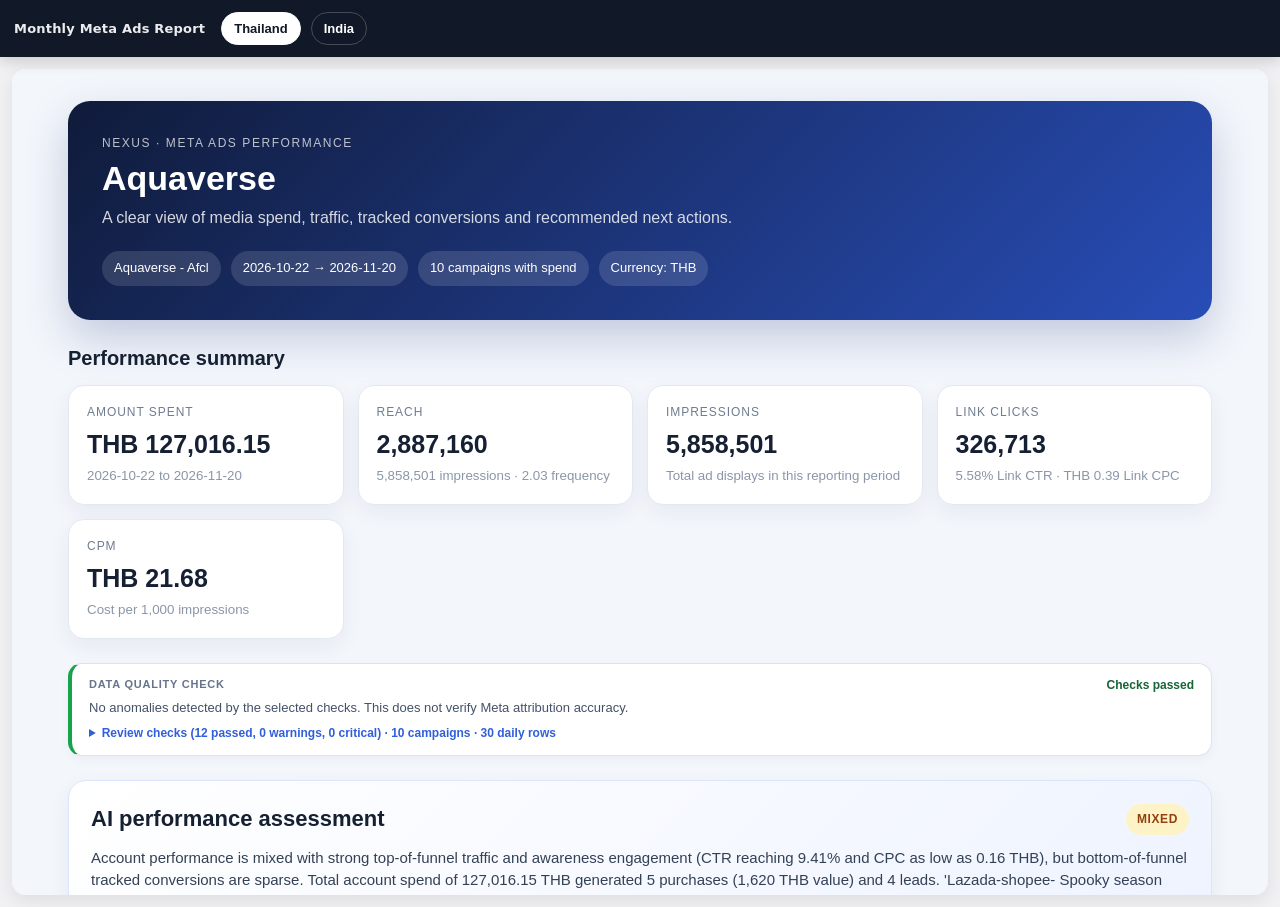
==== ads.html @ 3a2c7cc6 "Update ads.html" ====
<!DOCTYPE html><html lang="en"><head>  <meta charset="UTF-8">  <meta    name="viewport"    content="width=device-width, initial-scale=1.0"  >  <title>Monthly Meta Ads Report</title>  <style>    * {      box-sizing: border-box;    }    html,    body {      margin: 0;      padding: 0;      min-height: 100%;      background: #f1f1f4;      font-family:        system-ui,        -apple-system,        BlinkMacSystemFont,        "Segoe UI",        Roboto,        Arial,        sans-serif;      color: #111827;    }    .topbar {      position: sticky;      top: 0;      z-index: 9999;      display: flex;      align-items: center;      gap: 10px;      padding: 12px 14px;      background: #111827;      box-shadow: 0 4px 14px rgba(0, 0, 0, 0.16);    }    .title {      margin-right: 6px;      color: rgba(255, 255, 255, 0.92);      font-size: 13px;      font-weight: 700;      letter-spacing: 0.2px;    }    .btn {      border: 1px solid rgba(255, 255, 255, 0.22);      background: transparent;      color: #ffffff;      padding: 8px 12px;      border-radius: 999px;      cursor: pointer;      font-size: 13px;      font-weight: 600;      transition:        background 0.2s ease,        color 0.2s ease,        border-color 0.2s ease;    }    .btn:hover {      background: rgba(255, 255, 255, 0.1);    }    .btn.active {      background: #ffffff;      color: #111827;      border-color: #ffffff;    }    .wrap {      padding: 12px;    }    .panel {      display: none;    }    .panel.active {      display: block;    }    iframe {      display: block;      width: 100%;      height: calc(100vh - 74px);      min-height: 700px;      border: 0;      border-radius: 14px;      background: #ffffff;      box-shadow: 0 6px 18px rgba(0, 0, 0, 0.08);    }    .missing {      display: flex;      align-items: center;      justify-content: center;      min-height: 300px;      padding: 30px;      background: #ffffff;      border: 1px dashed #cbd5e1;      border-radius: 14px;      color: #64748b;      text-align: center;    }    @media (max-width: 600px) {      .topbar {        flex-wrap: wrap;      }      .title {        width: 100%;        margin-bottom: 2px;      }      iframe {        height: calc(100vh - 104px);        min-height: 600px;      }    }  </style></head><body>  <div class="topbar">    <div class="title">Monthly Meta Ads Report</div>    <button      class="btn active"      id="btnTH"      type="button"      onclick="showPanel('TH')"    >      Thailand    </button>    <button      class="btn"      id="btnIN"      type="button"      onclick="showPanel('IN')"    >      India    </button>  </div>  <div class="wrap">    <div class="panel active" id="panelTH">      <iframe               title="Thailand Meta Ads Report"               srcdoc="<!DOCTYPE html><html lang=&quot;en&quot;><head><meta charset=&quot;UTF-8&quot;><meta  name=&quot;viewport&quot;  content=&quot;width=device-width, initial-scale=1.0&quot;><title>  Aquaverse Meta Ads Report</title><style>  * {    box-sizing: border-box;  }  body {    margin: 0;    background: #f3f6fb;    color: #162033;    font-family: Inter, Arial, sans-serif;    line-height: 1.45;  }  .page {    max-width: 1180px;    margin: 0 auto;    padding: 32px 18px 60px;  }  .hero {    background: linear-gradient(135deg, #101b3a, #284db7);    color: white;    padding: 34px;    border-radius: 22px;    box-shadow: 0 18px 45px rgba(21, 47, 120, 0.22);  }  .eyebrow {    text-transform: uppercase;    letter-spacing: 0.13em;    font-size: 12px;    opacity: 0.72;  }  .hero h1 {    font-size: 34px;    line-height: 1.1;    margin: 8px 0;  }  .hero p {    margin: 0;    opacity: 0.82;  }  .meta {    display: flex;    flex-wrap: wrap;    gap: 10px;    margin-top: 22px;  }  .pill {    background: rgba(255, 255, 255, 0.13);    padding: 8px 12px;    border-radius: 999px;    font-size: 13px;  }  .section {    margin-top: 24px;  }  .section-title {    font-size: 20px;    margin: 0 0 12px;  }  .cards {    display: grid;    grid-template-columns: repeat(4, minmax(0, 1fr));    gap: 14px;  }  .card {    background: #fff;    border: 1px solid #e3e9f3;    border-radius: 16px;    padding: 18px;    box-shadow: 0 8px 22px rgba(26, 45, 86, 0.06);  }  .card span {    display: block;    color: #6f7c91;    font-size: 12px;    text-transform: uppercase;    letter-spacing: 0.08em;  }  .card strong {    display: block;    font-size: 25px;    margin-top: 5px;  }  .card small {    display: block;    color: #8a96a8;    margin-top: 4px;  }  .insights {    display: grid;    grid-template-columns: repeat(2, minmax(0, 1fr));    gap: 12px;  }  .insight {    background: #fff;    border-left: 4px solid #315fda;    border-radius: 12px;    padding: 15px 17px;    box-shadow: 0 6px 18px rgba(26, 45, 86, 0.05);  }  .insight span {    display: block;    color: #748199;    font-size: 12px;    text-transform: uppercase;    letter-spacing: 0.06em;  }  .insight strong {    display: block;    margin-top: 4px;  }  .panel {    background: #fff;    border: 1px solid #e3e9f3;    border-radius: 16px;    padding: 18px;    box-shadow: 0 8px 22px rgba(26, 45, 86, 0.05);  }  .trend-row {    display: grid;    grid-template-columns: 100px 1fr 100px;    gap: 12px;    align-items: center;    margin: 9px 0;  }  .trend-date,  .trend-value {    font-size: 12px;    color: #66748b;  }  .trend-value {    text-align: right;  }  .trend-track {    height: 10px;    background: #edf1f7;    border-radius: 999px;    overflow: hidden;  }  .trend-fill {    height: 100%;    background: linear-gradient(90deg, #315fda, #6c8cff);    border-radius: 999px;  }  /* Campaign table controls: lightweight client-side search, filtering and sorting. */  .campaign-toolbar {    padding: 16px;    margin-bottom: 12px;    background: #fff;    border: 1px solid #e3e9f3;    border-radius: 16px;    box-shadow: 0 6px 18px rgba(26, 45, 86, 0.04);  }  .campaign-controls {    display: grid;    grid-template-columns: minmax(220px, 2fr) minmax(148px, 1fr) minmax(136px, 0.85fr) minmax(160px, 1.1fr) auto;    gap: 10px;    align-items: end;  }  .campaign-control { display: block; min-width: 0; }  .campaign-control label {    display: block;    margin-bottom: 5px;    color: #64748b;    font-size: 11px;    font-weight: 700;    letter-spacing: 0.025em;  }  .campaign-control input, .campaign-control select {    display: block;    width: 100%;    height: 40px;    padding: 0 12px;    font: inherit;    font-size: 13px;    color: #18233d;    border: 1px solid #ccd7e7;    border-radius: 10px;    background: #fff;  }  .campaign-control input:focus-visible, .campaign-control select:focus-visible,  .campaign-reset:focus-visible {    outline: 3px solid rgba(49, 95, 218, 0.25);    outline-offset: 1px;    border-color: #315fda;  }  .campaign-reset {    height: 40px;    padding: 0 14px;    border: 1px solid #cbd5e1;    border-radius: 10px;    background: #f8fafc;    color: #334155;    font-size: 12px;    font-weight: 700;    cursor: pointer;    white-space: nowrap;  }  .campaign-reset:hover { background: #edf2f9; }  .campaign-toolbar-foot {    display: flex;    justify-content: space-between;    flex-wrap: wrap;    gap: 4px 16px;    margin-top: 10px;    color: #64748b;    font-size: 12px;  }  .campaign-match-count { font-weight: 700; color: #315fda; }  #noCampaignMatches td {    padding: 24px;    text-align: center;    color: #64748b;    background: #f9fbff;  }  #campaignRows tr[hidden] { display: none; }  .table-wrap {    overflow: auto;    background: #fff;    border: 1px solid #e3e9f3;    border-radius: 16px;    box-shadow: 0 8px 22px rgba(26, 45, 86, 0.05);  }  table {    width: 100%;    border-collapse: collapse;    min-width: 1160px;  }  th {    position: sticky;    top: 0;    background: #f7f9fc;    color: #66748b;    text-align: right;    font-size: 11px;    text-transform: uppercase;    letter-spacing: 0.06em;    padding: 13px 11px;    border-bottom: 1px solid #e3e9f3;  }  th:first-child,  td:first-child {    text-align: left;  }  td {    text-align: right;    padding: 13px 11px;    border-bottom: 1px solid #edf1f6;    font-size: 13px;  }  tr:last-child td {    border-bottom: 0;  }  .campaign-name {    font-weight: 700;    max-width: 260px;  }  .campaign-id {    color: #9aa5b5;    font-size: 10px;    margin-top: 3px;  }  .empty {    background: #fff;    border: 1px dashed #cfd8e7;    border-radius: 14px;    padding: 18px;    color: #7a879a;  }  /* Compact Data Quality Check, expanded only on demand. */  .dq-panel {    border: 1px solid #dbe3ee;    border-left: 4px solid #16a34a;    background: #fff;    padding: 13px 17px;    border-radius: 14px;    box-shadow: 0 4px 12px rgba(26, 45, 86, 0.04);  }  .dq-warning { border-left-color: #d97706; }  .dq-critical { border-left-color: #b91c1c; }  .dq-heading { display: flex; align-items: center; justify-content: space-between; flex-wrap: wrap; gap: 8px; }  .dq-label { color: #66748b; font-size: 11px; font-weight: 800; letter-spacing: 0.07em; }  .dq-status { font-size: 12px; font-weight: 700; color: #166534; }  .dq-warning .dq-status { color: #92400e; }  .dq-critical .dq-status { color: #991b1b; }  .dq-overview { margin: 5px 0 7px; color: #445168; font-size: 13px; }  .dq-details summary { cursor: pointer; color: #315fda; font-size: 12px; font-weight: 700; }  .dq-details summary:hover { text-decoration: underline; }  .dq-checks { list-style: none; padding: 7px 0 0; margin: 5px 0 0; }  .dq-check { display: flex; gap: 10px; padding: 10px 1px; border-top: 1px solid #eef2f7; }  .dq-icon { width: 20px; height: 20px; display: inline-flex; align-items: center; justify-content: center;    flex: 0 0 20px; border-radius: 50%; font-size: 12px; font-weight: 800;    background: #dcfce7; color: #166534; }  .dq-check-warning .dq-icon { background: #fef3c7; color: #92400e; }  .dq-check-critical .dq-icon { background: #fee2e2; color: #991b1b; }  .dq-check-info .dq-icon { background: #e8eef9; color: #315fda; }  .dq-check strong { display: block; font-size: 12px; }  .dq-check small { display: block; margin-top: 2px; font-size: 12px; color: #64748b; overflow-wrap: anywhere; }  .note {    font-size: 12px;    color: #7c889b;    margin-top: 14px;  }  /* Tiny hover hint, without introducing an extra dashboard panel. */  .metric-missing {    border-bottom: 1px dotted #9ba8b9;    color: #718096;    cursor: help;    white-space: nowrap;  }  .metric-missing:hover { color: #284db7; }  .footer {    text-align: center;    color: #929daf;    font-size: 12px;    margin-top: 28px;  }  .ai-hero {    background: linear-gradient(135deg, #ffffff, #eef3ff);    border: 1px solid #dbe5ff;    border-radius: 18px;    padding: 22px;    box-shadow: 0 8px 22px rgba(26, 45, 86, 0.06);  }  .ai-header {    display: flex;    align-items: center;    justify-content: space-between;    gap: 16px;    margin-bottom: 12px;  }  .ai-header h2 {    margin: 0;    font-size: 22px;  }  .health {    padding: 7px 11px;    border-radius: 999px;    font-size: 12px;    font-weight: 700;    text-transform: uppercase;    letter-spacing: 0.05em;  }  .health-good {    background: #dcfce7;    color: #166534;  }  .health-mixed {    background: #fef3c7;    color: #92400e;  }  .health-poor {    background: #fee2e2;    color: #991b1b;  }  .health-insufficient_data {    background: #e5e7eb;    color: #4b5563;  }  .ai-summary {    font-size: 15px;    color: #334155;    margin: 0;  }  .action-grid {    display: grid;    grid-template-columns: repeat(2, minmax(0, 1fr));    gap: 14px;  }  .action-card {    background: #fff;    border: 1px solid #e3e9f3;    border-radius: 16px;    padding: 18px;    box-shadow: 0 7px 20px rgba(26, 45, 86, 0.05);  }  .action-card h3 {    margin: 12px 0 8px;    font-size: 16px;  }  .action-card p {    margin: 7px 0;    color: #526077;    font-size: 13px;  }  .action-top {    display: flex;    justify-content: space-between;    align-items: center;  }  .action-number {    display: flex;    align-items: center;    justify-content: center;    width: 28px;    height: 28px;    border-radius: 50%;    background: #eef3ff;    color: #284db7;    font-weight: 800;    font-size: 12px;  }  .priority-badge {    padding: 5px 8px;    border-radius: 999px;    background: #edf1f7;    color: #5f6d84;    font-size: 10px;    font-weight: 700;    text-transform: uppercase;  }  .priority-high {    border-top: 4px solid #dc2626;  }  .priority-medium {    border-top: 4px solid #f59e0b;  }  .priority-low {    border-top: 4px solid #16a34a;  }  .finding-grid {    display: grid;    grid-template-columns: repeat(2, minmax(0, 1fr));    gap: 14px;  }  .finding {    background: #fff;    border: 1px solid #e3e9f3;    border-radius: 16px;    padding: 18px;  }  .finding.positive {    border-left: 5px solid #16a34a;  }  .finding.negative {    border-left: 5px solid #dc2626;  }  .finding h3 {    margin: 0 0 8px;    font-size: 16px;  }  .finding p {    margin: 0 0 10px;    color: #526077;  }  .evidence,  .recommendation {    font-size: 13px;    margin-top: 7px;    color: #445168;  }  .budget-row {    display: grid;    grid-template-columns: 1fr 40px 1fr;    gap: 12px;    align-items: center;    background: #fff;    border: 1px solid #e3e9f3;    border-radius: 16px;    padding: 17px;    margin-bottom: 12px;  }  .budget-row span {    display: block;    color: #8490a3;    font-size: 11px;    text-transform: uppercase;    letter-spacing: 0.06em;  }  .budget-row strong {    display: block;    margin-top: 4px;  }  .budget-row p {    grid-column: 1 / -1;    margin: 2px 0 0;    color: #59677d;    font-size: 13px;  }  .budget-arrow {    text-align: center;    font-size: 22px;    color: #315fda;  }  .test-grid {    display: grid;    grid-template-columns: repeat(3, minmax(0, 1fr));    gap: 14px;  }  .test-card {    background: #fff;    border: 1px solid #e3e9f3;    border-radius: 16px;    padding: 18px;  }  .test-index {    font-size: 10px;    text-transform: uppercase;    letter-spacing: 0.08em;    color: #315fda;    font-weight: 800;  }  .test-card h3 {    margin: 7px 0 10px;    font-size: 16px;  }  .test-card p {    font-size: 13px;    color: #526077;    margin: 7px 0;  }  .tracking-list {    margin: 0;    padding-left: 20px;  }  .tracking-list li {    margin: 8px 0;    color: #526077;  }  .final-recommendation {    background: #101b3a;    color: #fff;    border-radius: 18px;    padding: 22px;    font-size: 15px;  }  .warning {    margin-top: 12px;    padding: 11px 13px;    border-radius: 10px;    background: #fff4e5;    color: #8a5200;    font-size: 12px;  }  @media (max-width: 1100px) {    .campaign-controls {      grid-template-columns: repeat(2, minmax(0, 1fr));    }    .campaign-reset { grid-column: 1 / -1; justify-self: start; }  }  @media (max-width: 560px) {    .campaign-controls { grid-template-columns: 1fr; }    .campaign-reset { grid-column: auto; justify-self: stretch; }  }  @media (max-width: 850px) {    .cards {      grid-template-columns: repeat(2, minmax(0, 1fr));    }    .insights,    .action-grid,    .finding-grid {      grid-template-columns: 1fr;    }    .test-grid {      grid-template-columns: 1fr;    }    .hero h1 {      font-size: 27px;    }  }  @media (max-width: 520px) {    .cards {      grid-template-columns: 1fr;    }    .hero {      padding: 25px;    }    .trend-row {      grid-template-columns: 76px 1fr 82px;    }    .budget-row {      grid-template-columns: 1fr;    }    .budget-arrow {      transform: rotate(90deg);    }    .ai-header {      align-items: flex-start;      flex-direction: column;    }  }</style></head><body><div class=&quot;page&quot;>  <section class=&quot;hero&quot;>    <div class=&quot;eyebrow&quot;>      Nexus      · Meta Ads Performance    </div>    <h1>      Aquaverse    </h1>    <p>      A clear view of media spend, traffic, tracked      conversions and recommended next actions.    </p>    <div class=&quot;meta&quot;>      <span class=&quot;pill&quot;>        Aquaverse - Afcl      </span>      <span class=&quot;pill&quot;>        2026-10-22        →        2026-11-20      </span>      <span class=&quot;pill&quot;>        10 campaigns with spend      </span>      <span class=&quot;pill&quot;>        Currency: THB      </span>    </div>  </section>  <section class=&quot;section&quot;>    <h2 class=&quot;section-title&quot;>      Performance summary    </h2>    <div class=&quot;cards&quot;>      <div class=&quot;card&quot;>        <span>Amount spent</span>        <strong>THB 127,016.15</strong>        <small>          2026-10-22          to          2026-11-20        </small>      </div>      <div class=&quot;card&quot;>        <span>Reach</span>        <strong>2,887,160</strong>        <small>          5,858,501 impressions          ·          2.03 frequency        </small>      </div>      <div class=&quot;card&quot;>        <span>Impressions</span>        <strong>5,858,501</strong>        <small>Total ad displays in this reporting period</small>      </div>      <div class=&quot;card&quot;>        <span>Link clicks</span>        <strong>326,713</strong>        <small>          5.58% Link CTR          ·          THB 0.39 Link CPC        </small>      </div>      <div class=&quot;card&quot;>        <span>CPM</span>        <strong>THB 21.68</strong>        <small>Cost per 1,000 impressions</small>      </div>    </div>  </section>    <section class=&quot;section&quot; aria-label=&quot;Data quality check&quot;>    <div class=&quot;dq-panel dq-pass&quot;>      <div class=&quot;dq-heading&quot;>        <span class=&quot;dq-label&quot;>DATA QUALITY CHECK</span>        <span class=&quot;dq-status&quot;>Checks passed</span>      </div>      <p class=&quot;dq-overview&quot;>No anomalies detected by the selected checks. This does not verify Meta attribution accuracy.</p>      <details class=&quot;dq-details&quot;>        <summary>Review checks (12 passed, 0 warnings, 0 critical) · 10 campaigns · 30 daily rows</summary>        <ul class=&quot;dq-checks&quot;><li class=&quot;dq-check dq-check-pass&quot;>    <span class=&quot;dq-icon&quot; aria-hidden=&quot;true&quot;>✓</span>    <span><strong>Report date range</strong><small>2026-10-22 to 2026-11-20 (30 calendar days).</small></span>  </li><li class=&quot;dq-check dq-check-pass&quot;>    <span class=&quot;dq-icon&quot; aria-hidden=&quot;true&quot;>✓</span>    <span><strong>Account summary response</strong><small>Account spend and impressions are present and numeric.</small></span>  </li><li class=&quot;dq-check dq-check-pass&quot;>    <span class=&quot;dq-icon&quot; aria-hidden=&quot;true&quot;>✓</span>    <span><strong>Campaign response</strong><small>10 campaign rows received.</small></span>  </li><li class=&quot;dq-check dq-check-pass&quot;>    <span class=&quot;dq-icon&quot; aria-hidden=&quot;true&quot;>✓</span>    <span><strong>Campaign pagination</strong><small>No additional campaign page is indicated in this response.</small></span>  </li><li class=&quot;dq-check dq-check-pass&quot;>    <span class=&quot;dq-icon&quot; aria-hidden=&quot;true&quot;>✓</span>    <span><strong>Daily trend response</strong><small>30 daily rows received. Days without delivery may not have a row.</small></span>  </li><li class=&quot;dq-check dq-check-pass&quot;>    <span class=&quot;dq-icon&quot; aria-hidden=&quot;true&quot;>✓</span>    <span><strong>Daily pagination</strong><small>No additional daily page is indicated.</small></span>  </li><li class=&quot;dq-check dq-check-pass&quot;>    <span class=&quot;dq-icon&quot; aria-hidden=&quot;true&quot;>✓</span>    <span><strong>Duplicate campaign identifiers</strong><small>No duplicate non-empty campaign IDs in returned campaign rows.</small></span>  </li><li class=&quot;dq-check dq-check-pass&quot;>    <span class=&quot;dq-icon&quot; aria-hidden=&quot;true&quot;>✓</span>    <span><strong>Metric value integrity</strong><small>No invalid/negative core metrics or obvious reach/click inconsistencies found.</small></span>  </li><li class=&quot;dq-check dq-check-pass&quot;>    <span class=&quot;dq-icon&quot; aria-hidden=&quot;true&quot;>✓</span>    <span><strong>Daily date integrity</strong><small>30 unique reporting dates are inside the selected period. (Zero-delivery days may be omitted.)</small></span>  </li><li class=&quot;dq-check dq-check-pass&quot;>    <span class=&quot;dq-icon&quot; aria-hidden=&quot;true&quot;>✓</span>    <span><strong>Account vs. campaign spend</strong><small>Account: 127,016.15, rows: 127,016.15, difference: 0 (0.00%). Allowed tolerance: max(5 currency units, 2% of account spend).</small></span>  </li><li class=&quot;dq-check dq-check-pass&quot;>    <span class=&quot;dq-icon&quot; aria-hidden=&quot;true&quot;>✓</span>    <span><strong>Account vs. daily spend</strong><small>Account: 127,016.15, rows: 127,016.15, difference: 0 (0.00%). Allowed tolerance: max(5 currency units, 2% of account spend).</small></span>  </li><li class=&quot;dq-check dq-check-info&quot;>    <span class=&quot;dq-icon&quot; aria-hidden=&quot;true&quot;>i</span>    <span><strong>Conversion metric coverage</strong><small>Of 10 campaigns with spend: lead actions available for 1, purchase actions for 2, and purchase value for 1. Missing conversion actions are not proof of zero sales.</small></span>  </li><li class=&quot;dq-check dq-check-pass&quot;>    <span class=&quot;dq-icon&quot; aria-hidden=&quot;true&quot;>✓</span>    <span><strong>AI analysis structure</strong><small>AI recommendations were parsed, but must still be verified against Meta data.</small></span>  </li></ul>      </details>    </div>  </section>  <section class=&quot;section&quot;>    <div class=&quot;ai-hero&quot;>      <div class=&quot;ai-header&quot;>        <h2>AI performance assessment</h2>        <span          class=&quot;health health-mixed&quot;        >          Mixed        </span>      </div>      <p class=&quot;ai-summary&quot;>        Account performance is mixed with strong top-of-funnel traffic and awareness engagement (CTR reaching 9.41% and CPC as low as 0.16 THB), but bottom-of-funnel tracked conversions are sparse. Total account spend of 127,016.15 THB generated 5 purchases (1,620 THB value) and 4 leads. &amp;#039;Lazada-shopee- Spooky season early bird&amp;#039; generated 4 of the 5 purchases and all 4 leads, while direct marketplace conversion campaigns lack conversion tracking.      </p>          </div>  </section>  <section class=&quot;section&quot;>    <h2 class=&quot;section-title&quot;>      Priority actions    </h2>    <div class=&quot;action-grid&quot;>                <div class=&quot;action-card priority-high&quot;>            <div class=&quot;action-top&quot;>              <span class=&quot;action-number&quot;>1</span>              <span class=&quot;priority-badge&quot;>                high              </span>            </div>            <h3>              Fix Marketplace Conversion Tracking            </h3>            <p>              <strong>Why:</strong>              Claude | TH | Conversions Lazada | 12Jun and Claude | TH | Conversions Shopee | 12Jun spent a combined 31,665.18 THB for 101,751 inline link clicks but recorded 0 conversions due to offsite third-party tracking limitations.            </p>            <p>              <strong>Do this:</strong>              Route marketplace traffic through an intermediary landing page with Meta Pixel tracking or switch objective to Onsite Leads / Messaging.            </p>          </div>                  <div class=&quot;action-card priority-high&quot;>            <div class=&quot;action-top&quot;>              <span class=&quot;action-number&quot;>2</span>              <span class=&quot;priority-badge&quot;>                high              </span>            </div>            <h3>              Reallocate Budget to Top Performing Offer Campaign            </h3>            <p>              <strong>Why:</strong>              Lazada-shopee- Spooky season early bird is the only campaign with &amp;gt;3 conversions, yielding 4 purchases (1,620 THB value), 4 leads, and 8 messaging connections from 17,904.75 THB spend.            </p>            <p>              <strong>Do this:</strong>              Increase daily budget on Lazada-shopee- Spooky season early bird and test similar offer-based ad sets.            </p>          </div>                  <div class=&quot;action-card priority-medium&quot;>            <div class=&quot;action-top&quot;>              <span class=&quot;action-number&quot;>3</span>              <span class=&quot;priority-badge&quot;>                medium              </span>            </div>            <h3>              Pause or Redesign Underperforming Christmas Early Bird Campaign            </h3>            <p>              <strong>Why:</strong>              Christmas Early bird spent 6,941.06 THB with the account&amp;#039;s lowest CTR (2.72%), high CPC (0.99 THB), and 0 leads or purchases.            </p>            <p>              <strong>Do this:</strong>              Pause the campaign or replace creative assets to improve click-through efficiency.            </p>          </div>            </div>  </section>  <section class=&quot;section&quot;>    <h2 class=&quot;section-title&quot;>      What is working    </h2>    <div class=&quot;finding-grid&quot;>                <div class=&quot;finding positive&quot;>            <h3>              Lazada-shopee- Spooky season early bird            </h3>            <p>              Primary driver of bottom-of-funnel conversions and qualified lead interactions.            </p>            <div class=&quot;evidence&quot;>              <strong>Evidence:</strong>              Spend: 17,904.75 THB, 4 purchases (1,620 THB value), 4 leads, 8 messaging connections, 11,355 LPVs.            </div>            <div class=&quot;recommendation&quot;>              <strong>Next step:</strong>              Carefully scale budget and build lookalike audiences from the leads and purchasers generated.            </div>          </div>                  <div class=&quot;finding positive&quot;>            <h3>              Claude | TH | Party Goers | Thai | 2026-06-19            </h3>            <p>              Highly efficient top-of-funnel traffic driver with high click volume.            </p>            <div class=&quot;evidence&quot;>              <strong>Evidence:</strong>              Spend: 16,544.22 THB, 83,547 inline link clicks, 8.54% CTR, 0.16 THB CPC, 17,927 LPVs, 1 purchase.            </div>            <div class=&quot;recommendation&quot;>              <strong>Next step:</strong>              Maintain as a primary traffic engine to build retargeting custom audiences.            </div>          </div>                  <div class=&quot;finding positive&quot;>            <h3>              Claude | TH | Awareness | 12Jun            </h3>            <p>              Strong brand awareness and engagement metrics.            </p>            <div class=&quot;evidence&quot;>              <strong>Evidence:</strong>              Spend: 13,947.82 THB, 9.41% CTR, 0.23 THB CPC, 87,253 video views, 147,165 post engagements.            </div>            <div class=&quot;recommendation&quot;>              <strong>Next step:</strong>              Keep running to maintain brand presence and top-of-funnel video view pools.            </div>          </div>            </div>  </section>  <section class=&quot;section&quot;>    <h2 class=&quot;section-title&quot;>      What needs improvement    </h2>    <div class=&quot;finding-grid&quot;>                <div class=&quot;finding negative&quot;>            <h3>              Christmas Early bird            </h3>            <p>              Low user engagement and high click cost without conversion output.            </p>            <div class=&quot;evidence&quot;>              <strong>Evidence:</strong>              Spend: 6,941.06 THB, 2.72% CTR, 0.99 THB CPC, 0 purchases, 0 leads.            </div>            <div class=&quot;recommendation&quot;>              <strong>Recommended change:</strong>              Pause current creative and test new messaging or visual assets before allocating further budget.            </div>          </div>                  <div class=&quot;finding negative&quot;>            <h3>              Claude | TH | Conversions Lazada | 12Jun            </h3>            <p>              High spend on outbound traffic with zero Meta-tracked conversion visibility.            </p>            <div class=&quot;evidence&quot;>              <strong>Evidence:</strong>              Spend: 18,271.33 THB, 50,878 inline link clicks, 16,387 LPVs, 0 purchases, 0 leads.            </div>            <div class=&quot;recommendation&quot;>              <strong>Recommended change:</strong>              Pause direct outbound marketplace driving until attribution/affiliate parameters are established.            </div>          </div>                  <div class=&quot;finding negative&quot;>            <h3>              Claude | TH | Conversions Shopee | 12Jun            </h3>            <p>              Significant click volume without recorded conversion data.            </p>            <div class=&quot;evidence&quot;>              <strong>Evidence:</strong>              Spend: 13,393.85 THB, 50,873 inline link clicks, 16,104 LPVs, 0 purchases, 0 leads.            </div>            <div class=&quot;recommendation&quot;>              <strong>Recommended change:</strong>              Re-evaluate campaign goal; shift optimization objective to Onsite Landing Page Views or Lead Generation.            </div>          </div>            </div>  </section>  <section class=&quot;section&quot;>    <h2 class=&quot;section-title&quot;>      Budget recommendations    </h2>    <div>                <div class=&quot;budget-row&quot;>            <div>              <span>Reduce or take from</span>              <strong>                Christmas Early bird              </strong>            </div>            <div class=&quot;budget-arrow&quot;>→</div>            <div>              <span>Move toward</span>              <strong>                Lazada-shopee- Spooky season early bird              </strong>            </div>            <p>              Reallocate spend from an unconverting campaign (2.72% CTR) to the only campaign generating consistent purchases and leads.            </p>          </div>                  <div class=&quot;budget-row&quot;>            <div>              <span>Reduce or take from</span>              <strong>                Claude | TH | Conversions Lazada | 12Jun              </strong>            </div>            <div class=&quot;budget-arrow&quot;>→</div>            <div>              <span>Move toward</span>              <strong>                Claude | TH | Party Goers | Thai | 2026-06-19              </strong>            </div>            <p>              Shift budget from untracked marketplace clicks (0.34 THB CPC) to proven low-cost traffic generation (0.16 THB CPC).            </p>          </div>            </div>  </section>  <section class=&quot;section&quot;>    <h2 class=&quot;section-title&quot;>      Recommended tests    </h2>    <div class=&quot;test-grid&quot;>                <div class=&quot;test-card&quot;>            <span class=&quot;test-index&quot;>              Test 1            </span>            <h3>              Meta Instant Lead Forms vs Landing Page            </h3>            <p>              <strong>Setup:</strong>              Run an A/B test comparing Meta native Lead Ads against web landing pages to capture ticket inquiries directly on platform.            </p>            <p>              <strong>Success metric:</strong>              Cost per Lead and Lead-to-Sale Conversion Rate.            </p>          </div>                  <div class=&quot;test-card&quot;>            <span class=&quot;test-index&quot;>              Test 2            </span>            <h3>              Click-to-Messenger Campaign            </h3>            <p>              <strong>Setup:</strong>              Launch a dedicated Messenger conversation campaign targeting local Thai party goers with automated ticket booking flows.            </p>            <p>              <strong>Success metric:</strong>              Cost per Messaging Connection Started.            </p>          </div>            </div>  </section>  <section class=&quot;section&quot;>    <h2 class=&quot;section-title&quot;>      Tracking and attribution checks    </h2>    <div class=&quot;panel&quot;>          <ul class=&quot;tracking-list&quot;>      <li>Outbound marketplace campaigns (Lazada/Shopee) drive over 101,000 link clicks but record 0 purchases/leads in Meta due to cross-domain tracking limitations.</li><li>Account-wide pixel purchase tracking recorded only 5 total purchases from 124,690 landing page views, indicating potential pixel drop-off or missing purchase events on the booking website.</li>    </ul>      </div>  </section>          <section class=&quot;section&quot;>          <h2 class=&quot;section-title&quot;>            Final recommendation          </h2>          <div class=&quot;final-recommendation&quot;>            Immediately address website pixel and marketplace tracking setups. Reallocate budget away from untracked outbound conversion campaigns (Lazada/Shopee) and low-CTR assets (Christmas Early bird) into &amp;#039;Lazada-shopee- Spooky season early bird&amp;#039; and high-efficiency traffic campaigns like &amp;#039;Party Goers&amp;#039;.          </div>        </section>        <section class=&quot;section&quot;>    <h2 class=&quot;section-title&quot;>      Standout campaigns    </h2>    <div class=&quot;insights&quot;>                <div class=&quot;insight&quot;>            <span>Highest link CTR</span>            <strong>9.07% · Claude | TH | Awareness | 12Jun</strong>          </div>                  <div class=&quot;insight&quot;>            <span>Lowest link CPC</span>            <strong>THB 0.20 · Claude | TH | Party Goers | Thai | 2026-06-19</strong>          </div>                  <div class=&quot;insight&quot;>            <span>Most leads</span>            <strong>4 · Lazada-shopee- Spooky season early bird</strong>          </div>                  <div class=&quot;insight&quot;>            <span>Best ROAS</span>            <strong>0.09× · Lazada-shopee- Spooky season early bird</strong>          </div>            </div>  </section>  <section class=&quot;section&quot;>    <h2 class=&quot;section-title&quot;>      Daily spend trend    </h2>    <div class=&quot;panel&quot;>            <div class=&quot;trend-row&quot;>        <div class=&quot;trend-date&quot;>          2026-10-22        </div>        <div class=&quot;trend-track&quot;>          <div            class=&quot;trend-fill&quot;            style=&quot;width:82%&quot;          ></div>        </div>        <div class=&quot;trend-value&quot;>          THB 5,906.45        </div>      </div>          <div class=&quot;trend-row&quot;>        <div class=&quot;trend-date&quot;>          2026-10-23        </div>        <div class=&quot;trend-track&quot;>          <div            class=&quot;trend-fill&quot;            style=&quot;width:96%&quot;          ></div>        </div>        <div class=&quot;trend-value&quot;>          THB 6,864.46        </div>      </div>          <div class=&quot;trend-row&quot;>        <div class=&quot;trend-date&quot;>          2026-10-24        </div>        <div class=&quot;trend-track&quot;>          <div            class=&quot;trend-fill&quot;            style=&quot;width:85%&quot;          ></div>        </div>        <div class=&quot;trend-value&quot;>          THB 6,093.07        </div>      </div>          <div class=&quot;trend-row&quot;>        <div class=&quot;trend-date&quot;>          2026-10-25        </div>        <div class=&quot;trend-track&quot;>          <div            class=&quot;trend-fill&quot;            style=&quot;width:100%&quot;          ></div>        </div>        <div class=&quot;trend-value&quot;>          THB 7,181.32        </div>      </div>          <div class=&quot;trend-row&quot;>        <div class=&quot;trend-date&quot;>          2026-10-26        </div>        <div class=&quot;trend-track&quot;>          <div            class=&quot;trend-fill&quot;            style=&quot;width:92%&quot;          ></div>        </div>        <div class=&quot;trend-value&quot;>          THB 6,612.27        </div>      </div>          <div class=&quot;trend-row&quot;>        <div class=&quot;trend-date&quot;>          2026-10-27        </div>        <div class=&quot;trend-track&quot;>          <div            class=&quot;trend-fill&quot;            style=&quot;width:92%&quot;          ></div>        </div>        <div class=&quot;trend-value&quot;>          THB 6,636.02        </div>      </div>          <div class=&quot;trend-row&quot;>        <div class=&quot;trend-date&quot;>          2026-10-28        </div>        <div class=&quot;trend-track&quot;>          <div            class=&quot;trend-fill&quot;            style=&quot;width:77%&quot;          ></div>        </div>        <div class=&quot;trend-value&quot;>          THB 5,530.81        </div>      </div>          <div class=&quot;trend-row&quot;>        <div class=&quot;trend-date&quot;>          2026-10-29        </div>        <div class=&quot;trend-track&quot;>          <div            class=&quot;trend-fill&quot;            style=&quot;width:63%&quot;          ></div>        </div>        <div class=&quot;trend-value&quot;>          THB 4,503.88        </div>      </div>          <div class=&quot;trend-row&quot;>        <div class=&quot;trend-date&quot;>          2026-10-30        </div>        <div class=&quot;trend-track&quot;>          <div            class=&quot;trend-fill&quot;            style=&quot;width:66%&quot;          ></div>        </div>        <div class=&quot;trend-value&quot;>          THB 4,706.43        </div>      </div>          <div class=&quot;trend-row&quot;>        <div class=&quot;trend-date&quot;>          2026-10-31        </div>        <div class=&quot;trend-track&quot;>          <div            class=&quot;trend-fill&quot;            style=&quot;width:50%&quot;          ></div>        </div>        <div class=&quot;trend-value&quot;>          THB 3,577.53        </div>      </div>          <div class=&quot;trend-row&quot;>        <div class=&quot;trend-date&quot;>          2026-11-01        </div>        <div class=&quot;trend-track&quot;>          <div            class=&quot;trend-fill&quot;            style=&quot;width:67%&quot;          ></div>        </div>        <div class=&quot;trend-value&quot;>          THB 4,846.88        </div>      </div>          <div class=&quot;trend-row&quot;>        <div class=&quot;trend-date&quot;>          2026-11-02        </div>        <div class=&quot;trend-track&quot;>          <div            class=&quot;trend-fill&quot;            style=&quot;width:58%&quot;          ></div>        </div>        <div class=&quot;trend-value&quot;>          THB 4,170.26        </div>      </div>          <div class=&quot;trend-row&quot;>        <div class=&quot;trend-date&quot;>          2026-11-03        </div>        <div class=&quot;trend-track&quot;>          <div            class=&quot;trend-fill&quot;            style=&quot;width:69%&quot;          ></div>        </div>        <div class=&quot;trend-value&quot;>          THB 4,960.03        </div>      </div>          <div class=&quot;trend-row&quot;>        <div class=&quot;trend-date&quot;>          2026-11-04        </div>        <div class=&quot;trend-track&quot;>          <div            class=&quot;trend-fill&quot;            style=&quot;width:64%&quot;          ></div>        </div>        <div class=&quot;trend-value&quot;>          THB 4,606.63        </div>      </div>          <div class=&quot;trend-row&quot;>        <div class=&quot;trend-date&quot;>          2026-11-05        </div>        <div class=&quot;trend-track&quot;>          <div            class=&quot;trend-fill&quot;            style=&quot;width:65%&quot;          ></div>        </div>        <div class=&quot;trend-value&quot;>          THB 4,640.94        </div>      </div>          <div class=&quot;trend-row&quot;>        <div class=&quot;trend-date&quot;>          2026-11-06        </div>        <div class=&quot;trend-track&quot;>          <div            class=&quot;trend-fill&quot;            style=&quot;width:59%&quot;          ></div>        </div>        <div class=&quot;trend-value&quot;>          THB 4,201.67        </div>      </div>          <div class=&quot;trend-row&quot;>        <div class=&quot;trend-date&quot;>          2026-11-07        </div>        <div class=&quot;trend-track&quot;>          <div            class=&quot;trend-fill&quot;            style=&quot;width:48%&quot;          ></div>        </div>        <div class=&quot;trend-value&quot;>          THB 3,469.69        </div>      </div>          <div class=&quot;trend-row&quot;>        <div class=&quot;trend-date&quot;>          2026-11-08        </div>        <div class=&quot;trend-track&quot;>          <div            class=&quot;trend-fill&quot;            style=&quot;width:60%&quot;          ></div>        </div>        <div class=&quot;trend-value&quot;>          THB 4,342.02        </div>      </div>          <div class=&quot;trend-row&quot;>        <div class=&quot;trend-date&quot;>          2026-11-09        </div>        <div class=&quot;trend-track&quot;>          <div            class=&quot;trend-fill&quot;            style=&quot;width:53%&quot;          ></div>        </div>        <div class=&quot;trend-value&quot;>          THB 3,800.94        </div>      </div>          <div class=&quot;trend-row&quot;>        <div class=&quot;trend-date&quot;>          2026-11-10        </div>        <div class=&quot;trend-track&quot;>          <div            class=&quot;trend-fill&quot;            style=&quot;width:48%&quot;          ></div>        </div>        <div class=&quot;trend-value&quot;>          THB 3,441.36        </div>      </div>          <div class=&quot;trend-row&quot;>        <div class=&quot;trend-date&quot;>          2026-11-11        </div>        <div class=&quot;trend-track&quot;>          <div            class=&quot;trend-fill&quot;            style=&quot;width:47%&quot;          ></div>        </div>        <div class=&quot;trend-value&quot;>          THB 3,389.28        </div>      </div>          <div class=&quot;trend-row&quot;>        <div class=&quot;trend-date&quot;>          2026-11-12        </div>        <div class=&quot;trend-track&quot;>          <div            class=&quot;trend-fill&quot;            style=&quot;width:51%&quot;          ></div>        </div>        <div class=&quot;trend-value&quot;>          THB 3,675.13        </div>      </div>          <div class=&quot;trend-row&quot;>        <div class=&quot;trend-date&quot;>          2026-11-13        </div>        <div class=&quot;trend-track&quot;>          <div            class=&quot;trend-fill&quot;            style=&quot;width:50%&quot;          ></div>        </div>        <div class=&quot;trend-value&quot;>          THB 3,565.76        </div>      </div>          <div class=&quot;trend-row&quot;>        <div class=&quot;trend-date&quot;>          2026-11-14        </div>        <div class=&quot;trend-track&quot;>          <div            class=&quot;trend-fill&quot;            style=&quot;width:39%&quot;          ></div>        </div>        <div class=&quot;trend-value&quot;>          THB 2,822.40        </div>      </div>          <div class=&quot;trend-row&quot;>        <div class=&quot;trend-date&quot;>          2026-11-15        </div>        <div class=&quot;trend-track&quot;>          <div            class=&quot;trend-fill&quot;            style=&quot;width:50%&quot;          ></div>        </div>        <div class=&quot;trend-value&quot;>          THB 3,622.00        </div>      </div>          <div class=&quot;trend-row&quot;>        <div class=&quot;trend-date&quot;>          2026-11-16        </div>        <div class=&quot;trend-track&quot;>          <div            class=&quot;trend-fill&quot;            style=&quot;width:45%&quot;          ></div>        </div>        <div class=&quot;trend-value&quot;>          THB 3,264.05        </div>      </div>          <div class=&quot;trend-row&quot;>        <div class=&quot;trend-date&quot;>          2026-11-17        </div>        <div class=&quot;trend-track&quot;>          <div            class=&quot;trend-fill&quot;            style=&quot;width:25%&quot;          ></div>        </div>        <div class=&quot;trend-value&quot;>          THB 1,801.09        </div>      </div>          <div class=&quot;trend-row&quot;>        <div class=&quot;trend-date&quot;>          2026-11-18        </div>        <div class=&quot;trend-track&quot;>          <div            class=&quot;trend-fill&quot;            style=&quot;width:20%&quot;          ></div>        </div>        <div class=&quot;trend-value&quot;>          THB 1,416.23        </div>      </div>          <div class=&quot;trend-row&quot;>        <div class=&quot;trend-date&quot;>          2026-11-19        </div>        <div class=&quot;trend-track&quot;>          <div            class=&quot;trend-fill&quot;            style=&quot;width:25%&quot;          ></div>        </div>        <div class=&quot;trend-value&quot;>          THB 1,787.97        </div>      </div>          <div class=&quot;trend-row&quot;>        <div class=&quot;trend-date&quot;>          2026-11-20        </div>        <div class=&quot;trend-track&quot;>          <div            class=&quot;trend-fill&quot;            style=&quot;width:22%&quot;          ></div>        </div>        <div class=&quot;trend-value&quot;>          THB 1,579.58        </div>      </div>        </div>  </section>  <section class=&quot;section&quot;>    <h2 class=&quot;section-title&quot;>      Campaign breakdown    </h2>    <div class=&quot;campaign-toolbar&quot; id=&quot;campaignToolbar&quot;>      <div class=&quot;campaign-controls&quot;>        <div class=&quot;campaign-control&quot;>          <label for=&quot;campaignSearch&quot;>Search campaign</label>          <input id=&quot;campaignSearch&quot; type=&quot;search&quot; placeholder=&quot;Name or campaign ID&quot; autocomplete=&quot;off&quot; />        </div>        <div class=&quot;campaign-control&quot;>          <label for=&quot;campaignResults&quot;>Tracked results</label>          <select id=&quot;campaignResults&quot;>            <option value=&quot;all&quot;>All campaigns</option>            <option value=&quot;any&quot;>Leads or purchases &amp;gt; 0</option>            <option value=&quot;leads&quot;>Leads &amp;gt; 0</option>            <option value=&quot;purchases&quot;>Purchases &amp;gt; 0</option>            <option value=&quot;missing&quot;>No lead/purchase metrics</option>          </select>        </div>        <div class=&quot;campaign-control&quot;>          <label for=&quot;campaignSpend&quot;>Spend</label>          <select id=&quot;campaignSpend&quot;>            <option value=&quot;all&quot;>All spend</option>            <option value=&quot;spending&quot;>Spent &amp;gt; 0</option>            <option value=&quot;no-spend&quot;>No spend</option>          </select>        </div>        <div class=&quot;campaign-control&quot;>          <label for=&quot;campaignSort&quot;>Sort by</label>          <select id=&quot;campaignSort&quot;>            <option value=&quot;spend-desc&quot;>Spend: highest</option>            <option value=&quot;spend-asc&quot;>Spend: lowest</option>            <option value=&quot;ctr-desc&quot;>Link CTR: highest</option>            <option value=&quot;cpc-asc&quot;>Link CPC: lowest</option>            <option value=&quot;leads-desc&quot;>Leads: highest</option>            <option value=&quot;purchases-desc&quot;>Purchases: highest</option>          </select>        </div>        <button type=&quot;button&quot; class=&quot;campaign-reset&quot; id=&quot;campaignReset&quot;>Clear filters</button>      </div>      <div class=&quot;campaign-toolbar-foot&quot;>        <span id=&quot;campaignMatchCount&quot; class=&quot;campaign-match-count&quot; role=&quot;status&quot; aria-live=&quot;polite&quot;>Showing 10 of 10 campaigns</span>        <span>Filters apply to this table only; account totals stay unchanged.</span>      </div>    </div>    <div class=&quot;table-wrap&quot;>      <table>        <thead>          <tr>            <th>Campaign</th>            <th>Spend</th>            <th>Reach</th>            <th>Impressions</th>            <th>Link clicks</th>            <th>Link CTR</th>            <th>Link CPC</th>            <th>Leads</th>            <th>CPL</th>            <th>Purchases</th>            <th>Revenue</th>            <th>ROAS</th>          </tr>        </thead>        <tbody id=&quot;campaignRows&quot;>                <tr        data-campaign-search=&quot;Claude | TH | Conversions Lazada | 12Jun 120248860520190203&quot;        data-spend=&quot;18271.33&quot;        data-ctr=&quot;4.542492004792661&quot;        data-cpc=&quot;0.35912044498604506&quot;        data-leads=&quot;&quot;        data-purchases=&quot;&quot;      >        <td>          <div class=&quot;campaign-name&quot;>            Claude | TH | Conversions Lazada | 12Jun          </div>          <div class=&quot;campaign-id&quot;>            120248860520190203          </div>        </td>        <td>THB 18,271.33</td>        <td>583,966</td>        <td>1,120,046</td>        <td>50,878</td>        <td>4.54%</td>        <td>THB 0.36</td>        <td><span class=&quot;metric-missing&quot; role=&quot;img&quot; aria-label=&quot;No lead action value returned by Meta API; this does not prove zero leads.&quot; title=&quot;No lead action value returned by Meta API; this does not prove zero leads.&quot;>—</span></td>        <td><span class=&quot;metric-missing&quot; role=&quot;img&quot; aria-label=&quot;Cost per lead cannot be calculated because positive tracked lead results are unavailable.&quot; title=&quot;Cost per lead cannot be calculated because positive tracked lead results are unavailable.&quot;>—</span></td>        <td><span class=&quot;metric-missing&quot; role=&quot;img&quot; aria-label=&quot;No purchase action value returned by Meta API; this does not prove zero sales.&quot; title=&quot;No purchase action value returned by Meta API; this does not prove zero sales.&quot;>—</span></td>        <td><span class=&quot;metric-missing&quot; role=&quot;img&quot; aria-label=&quot;No purchase value returned by Meta API.&quot; title=&quot;No purchase value returned by Meta API.&quot;>—</span></td>        <td><span class=&quot;metric-missing&quot; role=&quot;img&quot; aria-label=&quot;ROAS cannot be calculated because purchase value or a valid spend denominator is unavailable.&quot; title=&quot;ROAS cannot be calculated because purchase value or a valid spend denominator is unavailable.&quot;>—</span></td>      </tr>          <tr        data-campaign-search=&quot;Lazada-shopee- Spooky season early bird 120251908354640203&quot;        data-spend=&quot;17904.75&quot;        data-ctr=&quot;2.639325130641659&quot;        data-cpc=&quot;1.1746211375713442&quot;        data-leads=&quot;4&quot;        data-purchases=&quot;4&quot;      >        <td>          <div class=&quot;campaign-name&quot;>            Lazada-shopee- Spooky season early bird          </div>          <div class=&quot;campaign-id&quot;>            120251908354640203          </div>        </td>        <td>THB 17,904.75</td>        <td>271,358</td>        <td>577,534</td>        <td>15,243</td>        <td>2.64%</td>        <td>THB 1.17</td>        <td>4</td>        <td>THB 4,476.19</td>        <td>4</td>        <td>THB 1,620.00</td>        <td>0.09×</td>      </tr>          <tr        data-campaign-search=&quot;Early bird 120252083337610203&quot;        data-spend=&quot;17367.79&quot;        data-ctr=&quot;6.596141007745062&quot;        data-cpc=&quot;0.6146149762899002&quot;        data-leads=&quot;&quot;        data-purchases=&quot;&quot;      >        <td>          <div class=&quot;campaign-name&quot;>            Early bird          </div>          <div class=&quot;campaign-id&quot;>            120252083337610203          </div>        </td>        <td>THB 17,367.79</td>        <td>270,930</td>        <td>428,402</td>        <td>28,258</td>        <td>6.60%</td>        <td>THB 0.61</td>        <td><span class=&quot;metric-missing&quot; role=&quot;img&quot; aria-label=&quot;No lead action value returned by Meta API; this does not prove zero leads.&quot; title=&quot;No lead action value returned by Meta API; this does not prove zero leads.&quot;>—</span></td>        <td><span class=&quot;metric-missing&quot; role=&quot;img&quot; aria-label=&quot;Cost per lead cannot be calculated because positive tracked lead results are unavailable.&quot; title=&quot;Cost per lead cannot be calculated because positive tracked lead results are unavailable.&quot;>—</span></td>        <td><span class=&quot;metric-missing&quot; role=&quot;img&quot; aria-label=&quot;No purchase action value returned by Meta API; this does not prove zero sales.&quot; title=&quot;No purchase action value returned by Meta API; this does not prove zero sales.&quot;>—</span></td>        <td><span class=&quot;metric-missing&quot; role=&quot;img&quot; aria-label=&quot;No purchase value returned by Meta API.&quot; title=&quot;No purchase value returned by Meta API.&quot;>—</span></td>        <td><span class=&quot;metric-missing&quot; role=&quot;img&quot; aria-label=&quot;ROAS cannot be calculated because purchase value or a valid spend denominator is unavailable.&quot; title=&quot;ROAS cannot be calculated because purchase value or a valid spend denominator is unavailable.&quot;>—</span></td>      </tr>          <tr        data-campaign-search=&quot;Claude | TH | Party Goers | Thai | 2026-06-19 120249416030280203&quot;        data-spend=&quot;16544.22&quot;        data-ctr=&quot;6.9742806340938115&quot;        data-cpc=&quot;0.1980229092606557&quot;        data-leads=&quot;&quot;        data-purchases=&quot;1&quot;      >        <td>          <div class=&quot;campaign-name&quot;>            Claude | TH | Party Goers | Thai | 2026-06-19          </div>          <div class=&quot;campaign-id&quot;>            120249416030280203          </div>        </td>        <td>THB 16,544.22</td>        <td>692,815</td>        <td>1,197,930</td>        <td>83,547</td>        <td>6.97%</td>        <td>THB 0.20</td>        <td><span class=&quot;metric-missing&quot; role=&quot;img&quot; aria-label=&quot;No lead action value returned by Meta API; this does not prove zero leads.&quot; title=&quot;No lead action value returned by Meta API; this does not prove zero leads.&quot;>—</span></td>        <td><span class=&quot;metric-missing&quot; role=&quot;img&quot; aria-label=&quot;Cost per lead cannot be calculated because positive tracked lead results are unavailable.&quot; title=&quot;Cost per lead cannot be calculated because positive tracked lead results are unavailable.&quot;>—</span></td>        <td>1</td>        <td><span class=&quot;metric-missing&quot; role=&quot;img&quot; aria-label=&quot;No purchase value returned by Meta API.&quot; title=&quot;No purchase value returned by Meta API.&quot;>—</span></td>        <td><span class=&quot;metric-missing&quot; role=&quot;img&quot; aria-label=&quot;ROAS cannot be calculated because purchase value or a valid spend denominator is unavailable.&quot; title=&quot;ROAS cannot be calculated because purchase value or a valid spend denominator is unavailable.&quot;>—</span></td>      </tr>          <tr        data-campaign-search=&quot;Claude | TH | Awareness | 12Jun 120248860625900203&quot;        data-spend=&quot;13947.82&quot;        data-ctr=&quot;9.074273330128278&quot;        data-cpc=&quot;0.23459062163616792&quot;        data-leads=&quot;&quot;        data-purchases=&quot;&quot;      >        <td>          <div class=&quot;campaign-name&quot;>            Claude | TH | Awareness | 12Jun          </div>          <div class=&quot;campaign-id&quot;>            120248860625900203          </div>        </td>        <td>THB 13,947.82</td>        <td>368,271</td>        <td>655,215</td>        <td>59,456</td>        <td>9.07%</td>        <td>THB 0.23</td>        <td><span class=&quot;metric-missing&quot; role=&quot;img&quot; aria-label=&quot;No lead action value returned by Meta API; this does not prove zero leads.&quot; title=&quot;No lead action value returned by Meta API; this does not prove zero leads.&quot;>—</span></td>        <td><span class=&quot;metric-missing&quot; role=&quot;img&quot; aria-label=&quot;Cost per lead cannot be calculated because positive tracked lead results are unavailable.&quot; title=&quot;Cost per lead cannot be calculated because positive tracked lead results are unavailable.&quot;>—</span></td>        <td><span class=&quot;metric-missing&quot; role=&quot;img&quot; aria-label=&quot;No purchase action value returned by Meta API; this does not prove zero sales.&quot; title=&quot;No purchase action value returned by Meta API; this does not prove zero sales.&quot;>—</span></td>        <td><span class=&quot;metric-missing&quot; role=&quot;img&quot; aria-label=&quot;No purchase value returned by Meta API.&quot; title=&quot;No purchase value returned by Meta API.&quot;>—</span></td>        <td><span class=&quot;metric-missing&quot; role=&quot;img&quot; aria-label=&quot;ROAS cannot be calculated because purchase value or a valid spend denominator is unavailable.&quot; title=&quot;ROAS cannot be calculated because purchase value or a valid spend denominator is unavailable.&quot;>—</span></td>      </tr>          <tr        data-campaign-search=&quot;Claude | TH | Conversions Shopee | 12Jun 120248860545320203&quot;        data-spend=&quot;13393.85&quot;        data-ctr=&quot;5.715566500913403&quot;        data-cpc=&quot;0.2632801289485582&quot;        data-leads=&quot;&quot;        data-purchases=&quot;&quot;      >        <td>          <div class=&quot;campaign-name&quot;>            Claude | TH | Conversions Shopee | 12Jun          </div>          <div class=&quot;campaign-id&quot;>            120248860545320203          </div>        </td>        <td>THB 13,393.85</td>        <td>562,926</td>        <td>890,078</td>        <td>50,873</td>        <td>5.72%</td>        <td>THB 0.26</td>        <td><span class=&quot;metric-missing&quot; role=&quot;img&quot; aria-label=&quot;No lead action value returned by Meta API; this does not prove zero leads.&quot; title=&quot;No lead action value returned by Meta API; this does not prove zero leads.&quot;>—</span></td>        <td><span class=&quot;metric-missing&quot; role=&quot;img&quot; aria-label=&quot;Cost per lead cannot be calculated because positive tracked lead results are unavailable.&quot; title=&quot;Cost per lead cannot be calculated because positive tracked lead results are unavailable.&quot;>—</span></td>        <td><span class=&quot;metric-missing&quot; role=&quot;img&quot; aria-label=&quot;No purchase action value returned by Meta API; this does not prove zero sales.&quot; title=&quot;No purchase action value returned by Meta API; this does not prove zero sales.&quot;>—</span></td>        <td><span class=&quot;metric-missing&quot; role=&quot;img&quot; aria-label=&quot;No purchase value returned by Meta API.&quot; title=&quot;No purchase value returned by Meta API.&quot;>—</span></td>        <td><span class=&quot;metric-missing&quot; role=&quot;img&quot; aria-label=&quot;ROAS cannot be calculated because purchase value or a valid spend denominator is unavailable.&quot; title=&quot;ROAS cannot be calculated because purchase value or a valid spend denominator is unavailable.&quot;>—</span></td>      </tr>          <tr        data-campaign-search=&quot;Party 120252591401480203&quot;        data-spend=&quot;10440.92&quot;        data-ctr=&quot;6.350445259298062&quot;        data-cpc=&quot;0.4306244328961478&quot;        data-leads=&quot;&quot;        data-purchases=&quot;&quot;      >        <td>          <div class=&quot;campaign-name&quot;>            Party          </div>          <div class=&quot;campaign-id&quot;>            120252591401480203          </div>        </td>        <td>THB 10,440.92</td>        <td>249,082</td>        <td>381,800</td>        <td>24,246</td>        <td>6.35%</td>        <td>THB 0.43</td>        <td><span class=&quot;metric-missing&quot; role=&quot;img&quot; aria-label=&quot;No lead action value returned by Meta API; this does not prove zero leads.&quot; title=&quot;No lead action value returned by Meta API; this does not prove zero leads.&quot;>—</span></td>        <td><span class=&quot;metric-missing&quot; role=&quot;img&quot; aria-label=&quot;Cost per lead cannot be calculated because positive tracked lead results are unavailable.&quot; title=&quot;Cost per lead cannot be calculated because positive tracked lead results are unavailable.&quot;>—</span></td>        <td><span class=&quot;metric-missing&quot; role=&quot;img&quot; aria-label=&quot;No purchase action value returned by Meta API; this does not prove zero sales.&quot; title=&quot;No purchase action value returned by Meta API; this does not prove zero sales.&quot;>—</span></td>        <td><span class=&quot;metric-missing&quot; role=&quot;img&quot; aria-label=&quot;No purchase value returned by Meta API.&quot; title=&quot;No purchase value returned by Meta API.&quot;>—</span></td>        <td><span class=&quot;metric-missing&quot; role=&quot;img&quot; aria-label=&quot;ROAS cannot be calculated because purchase value or a valid spend denominator is unavailable.&quot; title=&quot;ROAS cannot be calculated because purchase value or a valid spend denominator is unavailable.&quot;>—</span></td>      </tr>          <tr        data-campaign-search=&quot;Christmas Early bird 120252316930800203&quot;        data-spend=&quot;6941.06&quot;        data-ctr=&quot;2.3154195434471605&quot;        data-cpc=&quot;1.1653895231699127&quot;        data-leads=&quot;&quot;        data-purchases=&quot;&quot;      >        <td>          <div class=&quot;campaign-name&quot;>            Christmas Early bird          </div>          <div class=&quot;campaign-id&quot;>            120252316930800203          </div>        </td>        <td>THB 6,941.06</td>        <td>146,994</td>        <td>257,232</td>        <td>5,956</td>        <td>2.32%</td>        <td>THB 1.17</td>        <td><span class=&quot;metric-missing&quot; role=&quot;img&quot; aria-label=&quot;No lead action value returned by Meta API; this does not prove zero leads.&quot; title=&quot;No lead action value returned by Meta API; this does not prove zero leads.&quot;>—</span></td>        <td><span class=&quot;metric-missing&quot; role=&quot;img&quot; aria-label=&quot;Cost per lead cannot be calculated because positive tracked lead results are unavailable.&quot; title=&quot;Cost per lead cannot be calculated because positive tracked lead results are unavailable.&quot;>—</span></td>        <td><span class=&quot;metric-missing&quot; role=&quot;img&quot; aria-label=&quot;No purchase action value returned by Meta API; this does not prove zero sales.&quot; title=&quot;No purchase action value returned by Meta API; this does not prove zero sales.&quot;>—</span></td>        <td><span class=&quot;metric-missing&quot; role=&quot;img&quot; aria-label=&quot;No purchase value returned by Meta API.&quot; title=&quot;No purchase value returned by Meta API.&quot;>—</span></td>        <td><span class=&quot;metric-missing&quot; role=&quot;img&quot; aria-label=&quot;ROAS cannot be calculated because purchase value or a valid spend denominator is unavailable.&quot; title=&quot;ROAS cannot be calculated because purchase value or a valid spend denominator is unavailable.&quot;>—</span></td>      </tr>          <tr        data-campaign-search=&quot;FB Follow | Thailand | Aquaverse Lifestyle 120246334260560203&quot;        data-spend=&quot;6783.71&quot;        data-ctr=&quot;0.6283358207067513&quot;        data-cpc=&quot;5.461924315619968&quot;        data-leads=&quot;&quot;        data-purchases=&quot;&quot;      >        <td>          <div class=&quot;campaign-name&quot;>            FB Follow | Thailand | Aquaverse Lifestyle          </div>          <div class=&quot;campaign-id&quot;>            120246334260560203          </div>        </td>        <td>THB 6,783.71</td>        <td>165,266</td>        <td>197,665</td>        <td>1,242</td>        <td>0.63%</td>        <td>THB 5.46</td>        <td><span class=&quot;metric-missing&quot; role=&quot;img&quot; aria-label=&quot;No lead action value returned by Meta API; this does not prove zero leads.&quot; title=&quot;No lead action value returned by Meta API; this does not prove zero leads.&quot;>—</span></td>        <td><span class=&quot;metric-missing&quot; role=&quot;img&quot; aria-label=&quot;Cost per lead cannot be calculated because positive tracked lead results are unavailable.&quot; title=&quot;Cost per lead cannot be calculated because positive tracked lead results are unavailable.&quot;>—</span></td>        <td><span class=&quot;metric-missing&quot; role=&quot;img&quot; aria-label=&quot;No purchase action value returned by Meta API; this does not prove zero sales.&quot; title=&quot;No purchase action value returned by Meta API; this does not prove zero sales.&quot;>—</span></td>        <td><span class=&quot;metric-missing&quot; role=&quot;img&quot; aria-label=&quot;No purchase value returned by Meta API.&quot; title=&quot;No purchase value returned by Meta API.&quot;>—</span></td>        <td><span class=&quot;metric-missing&quot; role=&quot;img&quot; aria-label=&quot;ROAS cannot be calculated because purchase value or a valid spend denominator is unavailable.&quot; title=&quot;ROAS cannot be calculated because purchase value or a valid spend denominator is unavailable.&quot;>—</span></td>      </tr>          <tr        data-campaign-search=&quot;Wavepool Party 120252810239600203&quot;        data-spend=&quot;5420.7&quot;        data-ctr=&quot;4.596360395546498&quot;        data-cpc=&quot;0.7728400342172796&quot;        data-leads=&quot;&quot;        data-purchases=&quot;&quot;      >        <td>          <div class=&quot;campaign-name&quot;>            Wavepool Party          </div>          <div class=&quot;campaign-id&quot;>            120252810239600203          </div>        </td>        <td>THB 5,420.70</td>        <td>99,175</td>        <td>152,599</td>        <td>7,014</td>        <td>4.60%</td>        <td>THB 0.77</td>        <td><span class=&quot;metric-missing&quot; role=&quot;img&quot; aria-label=&quot;No lead action value returned by Meta API; this does not prove zero leads.&quot; title=&quot;No lead action value returned by Meta API; this does not prove zero leads.&quot;>—</span></td>        <td><span class=&quot;metric-missing&quot; role=&quot;img&quot; aria-label=&quot;Cost per lead cannot be calculated because positive tracked lead results are unavailable.&quot; title=&quot;Cost per lead cannot be calculated because positive tracked lead results are unavailable.&quot;>—</span></td>        <td><span class=&quot;metric-missing&quot; role=&quot;img&quot; aria-label=&quot;No purchase action value returned by Meta API; this does not prove zero sales.&quot; title=&quot;No purchase action value returned by Meta API; this does not prove zero sales.&quot;>—</span></td>        <td><span class=&quot;metric-missing&quot; role=&quot;img&quot; aria-label=&quot;No purchase value returned by Meta API.&quot; title=&quot;No purchase value returned by Meta API.&quot;>—</span></td>        <td><span class=&quot;metric-missing&quot; role=&quot;img&quot; aria-label=&quot;ROAS cannot be calculated because purchase value or a valid spend denominator is unavailable.&quot; title=&quot;ROAS cannot be calculated because purchase value or a valid spend denominator is unavailable.&quot;>—</span></td>      </tr>              <tr id=&quot;noCampaignMatches&quot; hidden><td colspan=&quot;12&quot;>No campaigns match your filters. Try clearing the search or changing the selection.</td></tr>        </tbody>      </table>    </div>    <p class=&quot;note&quot;>      Meta action types may overlap: each lead, purchase, and      message metric uses one preferred action type, never their sum.      A dash means an API metric was not returned; an explicit 0 means      Meta reported zero. Link CTR = inline link clicks / impressions;      Link CPC = spend / inline link clicks (not Meta's all-click CPC).      Marketplace purchases may be under-attributed, and account reach      cannot be calculated by adding campaign reach.    </p>  </section>  <div class=&quot;footer&quot;>    Generated    2026-11-21T05:01:17.743Z    ·    Nexus  </div></div>  <script>    (function () {      var tbody = document.getElementById('campaignRows');      var input = document.getElementById('campaignSearch');      var results = document.getElementById('campaignResults');      var spend = document.getElementById('campaignSpend');      var sort = document.getElementById('campaignSort');      var reset = document.getElementById('campaignReset');      var count = document.getElementById('campaignMatchCount');      var empty = document.getElementById('noCampaignMatches');      if (!tbody || !input || !results || !spend || !sort || !reset || !count || !empty) return;      var rows = Array.from(tbody.querySelectorAll('tr[data-campaign-search]'));      var order = new Map(rows.map(function (row, i) { return [row, i]; }));      function metric(row, name) {        var raw = row.getAttribute('data-' + name);        if (raw === null || raw === '') return null;        var value = Number(raw);        return Number.isFinite(value) ? value : null;      }      function meetsResult(row) {        var lead = metric(row, 'leads');        var purchase = metric(row, 'purchases');        if (results.value === 'any') return (lead !== null &amp;&amp; lead > 0) || (purchase !== null &amp;&amp; purchase > 0);        if (results.value === 'leads') return lead !== null &amp;&amp; lead > 0;        if (results.value === 'purchases') return purchase !== null &amp;&amp; purchase > 0;        if (results.value === 'missing') return lead === null &amp;&amp; purchase === null;        return true;      }      function applyFilters() {        var search = input.value.trim().toLocaleLowerCase();        var visible = [];        var hidden = [];        rows.forEach(function (row) {          var text = (row.getAttribute('data-campaign-search') || '').toLocaleLowerCase();          var cost = metric(row, 'spend');          var validSpend = spend.value === 'all' || (spend.value === 'spending' &amp;&amp; cost !== null &amp;&amp; cost > 0) || (spend.value === 'no-spend' &amp;&amp; cost !== null &amp;&amp; cost === 0);          var match = text.includes(search) &amp;&amp; validSpend &amp;&amp; meetsResult(row);          row.hidden = !match;          (match ? visible : hidden).push(row);        });        var spec = sort.value.split('-');        var key = spec[0];        var desc = spec[1] === 'desc';        visible.sort(function (a, b) {          var aVal = metric(a, key);          var bVal = metric(b, key);          if (aVal === null &amp;&amp; bVal === null) return order.get(a) - order.get(b);          if (aVal === null) return 1;          if (bVal === null) return -1;          if (aVal !== bVal) return (aVal - bVal) * (desc ? -1 : 1);          return order.get(a) - order.get(b);        });        var batch = document.createDocumentFragment();        visible.concat(hidden).forEach(function (row) { batch.appendChild(row); });        tbody.insertBefore(batch, empty);        empty.hidden = visible.length !== 0 || rows.length === 0;        count.textContent = 'Showing ' + visible.length + ' of ' + rows.length + ' campaigns';      }      input.addEventListener('input', applyFilters);      results.addEventListener('change', applyFilters);      spend.addEventListener('change', applyFilters);      sort.addEventListener('change', applyFilters);      reset.addEventListener('click', function () {        input.value = '';        results.value = 'all';        spend.value = 'all';        sort.value = 'spend-desc';        applyFilters();        input.focus();      });      applyFilters();    })();  </script></body></html>"             ></iframe>    </div>    <div class="panel" id="panelIN">      <iframe               title="India Meta Ads Report"               srcdoc="<!DOCTYPE html><html lang=&quot;en&quot;><head><meta charset=&quot;UTF-8&quot;><meta  name=&quot;viewport&quot;  content=&quot;width=device-width, initial-scale=1.0&quot;><title>  Aquaverse Meta Ads Report</title><style>  * {    box-sizing: border-box;  }  body {    margin: 0;    background: #f3f6fb;    color: #162033;    font-family: Inter, Arial, sans-serif;    line-height: 1.45;  }  .page {    max-width: 1180px;    margin: 0 auto;    padding: 32px 18px 60px;  }  .hero {    background: linear-gradient(135deg, #101b3a, #284db7);    color: white;    padding: 34px;    border-radius: 22px;    box-shadow: 0 18px 45px rgba(21, 47, 120, 0.22);  }  .eyebrow {    text-transform: uppercase;    letter-spacing: 0.13em;    font-size: 12px;    opacity: 0.72;  }  .hero h1 {    font-size: 34px;    line-height: 1.1;    margin: 8px 0;  }  .hero p {    margin: 0;    opacity: 0.82;  }  .meta {    display: flex;    flex-wrap: wrap;    gap: 10px;    margin-top: 22px;  }  .pill {    background: rgba(255, 255, 255, 0.13);    padding: 8px 12px;    border-radius: 999px;    font-size: 13px;  }  .section {    margin-top: 24px;  }  .section-title {    font-size: 20px;    margin: 0 0 12px;  }  .cards {    display: grid;    grid-template-columns: repeat(3, minmax(0, 1fr));    gap: 14px;  }  .card {    background: #fff;    border: 1px solid #e3e9f3;    border-radius: 16px;    padding: 18px;    box-shadow: 0 8px 22px rgba(26, 45, 86, 0.06);  }  .card span {    display: block;    color: #6f7c91;    font-size: 12px;    text-transform: uppercase;    letter-spacing: 0.08em;  }  .card strong {    display: block;    font-size: 25px;    margin-top: 5px;  }  .card small {    display: block;    color: #8a96a8;    margin-top: 4px;  }  .insights {    display: grid;    grid-template-columns: repeat(2, minmax(0, 1fr));    gap: 12px;  }  .insight {    background: #fff;    border-left: 4px solid #315fda;    border-radius: 12px;    padding: 15px 17px;    box-shadow: 0 6px 18px rgba(26, 45, 86, 0.05);  }  .insight span {    display: block;    color: #748199;    font-size: 12px;    text-transform: uppercase;    letter-spacing: 0.06em;  }  .insight strong {    display: block;    margin-top: 4px;  }  .panel {    background: #fff;    border: 1px solid #e3e9f3;    border-radius: 16px;    padding: 18px;    box-shadow: 0 8px 22px rgba(26, 45, 86, 0.05);  }  .trend-row {    display: grid;    grid-template-columns: 100px 1fr 100px;    gap: 12px;    align-items: center;    margin: 9px 0;  }  .trend-date,  .trend-value {    font-size: 12px;    color: #66748b;  }  .trend-value {    text-align: right;  }  .trend-track {    height: 10px;    background: #edf1f7;    border-radius: 999px;    overflow: hidden;  }  .trend-fill {    height: 100%;    background: linear-gradient(90deg, #315fda, #6c8cff);    border-radius: 999px;  }  /* Campaign table controls: lightweight client-side search, filtering and sorting. */  .campaign-toolbar {    padding: 16px;    margin-bottom: 12px;    background: #fff;    border: 1px solid #e3e9f3;    border-radius: 16px;    box-shadow: 0 6px 18px rgba(26, 45, 86, 0.04);  }  .campaign-controls {    display: grid;    grid-template-columns: minmax(220px, 2fr) minmax(148px, 1fr) minmax(136px, 0.85fr) minmax(160px, 1.1fr) auto;    gap: 10px;    align-items: end;  }  .campaign-control { display: block; min-width: 0; }  .campaign-control label {    display: block;    margin-bottom: 5px;    color: #64748b;    font-size: 11px;    font-weight: 700;    letter-spacing: 0.025em;  }  .campaign-control input, .campaign-control select {    display: block;    width: 100%;    height: 40px;    padding: 0 12px;    font: inherit;    font-size: 13px;    color: #18233d;    border: 1px solid #ccd7e7;    border-radius: 10px;    background: #fff;  }  .campaign-control input:focus-visible, .campaign-control select:focus-visible,  .campaign-reset:focus-visible {    outline: 3px solid rgba(49, 95, 218, 0.25);    outline-offset: 1px;    border-color: #315fda;  }  .campaign-reset {    height: 40px;    padding: 0 14px;    border: 1px solid #cbd5e1;    border-radius: 10px;    background: #f8fafc;    color: #334155;    font-size: 12px;    font-weight: 700;    cursor: pointer;    white-space: nowrap;  }  .campaign-reset:hover { background: #edf2f9; }  .campaign-toolbar-foot {    display: flex;    justify-content: space-between;    flex-wrap: wrap;    gap: 4px 16px;    margin-top: 10px;    color: #64748b;    font-size: 12px;  }  .campaign-match-count { font-weight: 700; color: #315fda; }  #noCampaignMatches td {    padding: 24px;    text-align: center;    color: #64748b;    background: #f9fbff;  }  #campaignRows tr[hidden] { display: none; }  .table-wrap {    overflow: auto;    background: #fff;    border: 1px solid #e3e9f3;    border-radius: 16px;    box-shadow: 0 8px 22px rgba(26, 45, 86, 0.05);  }  table {    width: 100%;    border-collapse: collapse;    min-width: 1160px;  }  th {    position: sticky;    top: 0;    background: #f7f9fc;    color: #66748b;    text-align: right;    font-size: 11px;    text-transform: uppercase;    letter-spacing: 0.06em;    padding: 13px 11px;    border-bottom: 1px solid #e3e9f3;  }  th:first-child,  td:first-child {    text-align: left;  }  td {    text-align: right;    padding: 13px 11px;    border-bottom: 1px solid #edf1f6;    font-size: 13px;  }  tr:last-child td {    border-bottom: 0;  }  .campaign-name {    font-weight: 700;    max-width: 260px;  }  .campaign-id {    color: #9aa5b5;    font-size: 10px;    margin-top: 3px;  }  .empty {    background: #fff;    border: 1px dashed #cfd8e7;    border-radius: 14px;    padding: 18px;    color: #7a879a;  }  /* Compact Data Quality Check, expanded only on demand. */  .dq-panel {    border: 1px solid #dbe3ee;    border-left: 4px solid #16a34a;    background: #fff;    padding: 13px 17px;    border-radius: 14px;    box-shadow: 0 4px 12px rgba(26, 45, 86, 0.04);  }  .dq-warning { border-left-color: #d97706; }  .dq-critical { border-left-color: #b91c1c; }  .dq-heading { display: flex; align-items: center; justify-content: space-between; flex-wrap: wrap; gap: 8px; }  .dq-label { color: #66748b; font-size: 11px; font-weight: 800; letter-spacing: 0.07em; }  .dq-status { font-size: 12px; font-weight: 700; color: #166534; }  .dq-warning .dq-status { color: #92400e; }  .dq-critical .dq-status { color: #991b1b; }  .dq-overview { margin: 5px 0 7px; color: #445168; font-size: 13px; }  .dq-details summary { cursor: pointer; color: #315fda; font-size: 12px; font-weight: 700; }  .dq-details summary:hover { text-decoration: underline; }  .dq-checks { list-style: none; padding: 7px 0 0; margin: 5px 0 0; }  .dq-check { display: flex; gap: 10px; padding: 10px 1px; border-top: 1px solid #eef2f7; }  .dq-icon { width: 20px; height: 20px; display: inline-flex; align-items: center; justify-content: center;    flex: 0 0 20px; border-radius: 50%; font-size: 12px; font-weight: 800;    background: #dcfce7; color: #166534; }  .dq-check-warning .dq-icon { background: #fef3c7; color: #92400e; }  .dq-check-critical .dq-icon { background: #fee2e2; color: #991b1b; }  .dq-check-info .dq-icon { background: #e8eef9; color: #315fda; }  .dq-check strong { display: block; font-size: 12px; }  .dq-check small { display: block; margin-top: 2px; font-size: 12px; color: #64748b; overflow-wrap: anywhere; }  .note {    font-size: 12px;    color: #7c889b;    margin-top: 14px;  }  /* Tiny hover hint, without introducing an extra dashboard panel. */  .metric-missing {    border-bottom: 1px dotted #9ba8b9;    color: #718096;    cursor: help;    white-space: nowrap;  }  .metric-missing:hover { color: #284db7; }  .footer {    text-align: center;    color: #929daf;    font-size: 12px;    margin-top: 28px;  }  .ai-hero {    background: linear-gradient(135deg, #ffffff, #eef3ff);    border: 1px solid #dbe5ff;    border-radius: 18px;    padding: 22px;    box-shadow: 0 8px 22px rgba(26, 45, 86, 0.06);  }  .ai-header {    display: flex;    align-items: center;    justify-content: space-between;    gap: 16px;    margin-bottom: 12px;  }  .ai-header h2 {    margin: 0;    font-size: 22px;  }  .health {    padding: 7px 11px;    border-radius: 999px;    font-size: 12px;    font-weight: 700;    text-transform: uppercase;    letter-spacing: 0.05em;  }  .health-good {    background: #dcfce7;    color: #166534;  }  .health-mixed {    background: #fef3c7;    color: #92400e;  }  .health-poor {    background: #fee2e2;    color: #991b1b;  }  .health-insufficient_data {    background: #e5e7eb;    color: #4b5563;  }  .ai-summary {    font-size: 15px;    color: #334155;    margin: 0;  }  .action-grid {    display: grid;    grid-template-columns: repeat(2, minmax(0, 1fr));    gap: 14px;  }  .action-card {    background: #fff;    border: 1px solid #e3e9f3;    border-radius: 16px;    padding: 18px;    box-shadow: 0 7px 20px rgba(26, 45, 86, 0.05);  }  .action-card h3 {    margin: 12px 0 8px;    font-size: 16px;  }  .action-card p {    margin: 7px 0;    color: #526077;    font-size: 13px;  }  .action-top {    display: flex;    justify-content: space-between;    align-items: center;  }  .action-number {    display: flex;    align-items: center;    justify-content: center;    width: 28px;    height: 28px;    border-radius: 50%;    background: #eef3ff;    color: #284db7;    font-weight: 800;    font-size: 12px;  }  .priority-badge {    padding: 5px 8px;    border-radius: 999px;    background: #edf1f7;    color: #5f6d84;    font-size: 10px;    font-weight: 700;    text-transform: uppercase;  }  .priority-high {    border-top: 4px solid #dc2626;  }  .priority-medium {    border-top: 4px solid #f59e0b;  }  .priority-low {    border-top: 4px solid #16a34a;  }  .finding-grid {    display: grid;    grid-template-columns: repeat(2, minmax(0, 1fr));    gap: 14px;  }  .finding {    background: #fff;    border: 1px solid #e3e9f3;    border-radius: 16px;    padding: 18px;  }  .finding.positive {    border-left: 5px solid #16a34a;  }  .finding.negative {    border-left: 5px solid #dc2626;  }  .finding h3 {    margin: 0 0 8px;    font-size: 16px;  }  .finding p {    margin: 0 0 10px;    color: #526077;  }  .evidence,  .recommendation {    font-size: 13px;    margin-top: 7px;    color: #445168;  }  .budget-row {    display: grid;    grid-template-columns: 1fr 40px 1fr;    gap: 12px;    align-items: center;    background: #fff;    border: 1px solid #e3e9f3;    border-radius: 16px;    padding: 17px;    margin-bottom: 12px;  }  .budget-row span {    display: block;    color: #8490a3;    font-size: 11px;    text-transform: uppercase;    letter-spacing: 0.06em;  }  .budget-row strong {    display: block;    margin-top: 4px;  }  .budget-row p {    grid-column: 1 / -1;    margin: 2px 0 0;    color: #59677d;    font-size: 13px;  }  .budget-arrow {    text-align: center;    font-size: 22px;    color: #315fda;  }  .test-grid {    display: grid;    grid-template-columns: repeat(3, minmax(0, 1fr));    gap: 14px;  }  .test-card {    background: #fff;    border: 1px solid #e3e9f3;    border-radius: 16px;    padding: 18px;  }  .test-index {    font-size: 10px;    text-transform: uppercase;    letter-spacing: 0.08em;    color: #315fda;    font-weight: 800;  }  .test-card h3 {    margin: 7px 0 10px;    font-size: 16px;  }  .test-card p {    font-size: 13px;    color: #526077;    margin: 7px 0;  }  .tracking-list {    margin: 0;    padding-left: 20px;  }  .tracking-list li {    margin: 8px 0;    color: #526077;  }  .final-recommendation {    background: #101b3a;    color: #fff;    border-radius: 18px;    padding: 22px;    font-size: 15px;  }  .warning {    margin-top: 12px;    padding: 11px 13px;    border-radius: 10px;    background: #fff4e5;    color: #8a5200;    font-size: 12px;  }  @media (max-width: 1100px) {    .campaign-controls {      grid-template-columns: repeat(2, minmax(0, 1fr));    }    .campaign-reset { grid-column: 1 / -1; justify-self: start; }  }  @media (max-width: 560px) {    .campaign-controls { grid-template-columns: 1fr; }    .campaign-reset { grid-column: auto; justify-self: stretch; }  }  @media (max-width: 850px) {    .cards {      grid-template-columns: repeat(2, minmax(0, 1fr));    }    .insights,    .action-grid,    .finding-grid {      grid-template-columns: 1fr;    }    .test-grid {      grid-template-columns: 1fr;    }    .hero h1 {      font-size: 27px;    }  }  @media (max-width: 520px) {    .cards {      grid-template-columns: 1fr;    }    .hero {      padding: 25px;    }    .trend-row {      grid-template-columns: 76px 1fr 82px;    }    .budget-row {      grid-template-columns: 1fr;    }    .budget-arrow {      transform: rotate(90deg);    }    .ai-header {      align-items: flex-start;      flex-direction: column;    }  }</style></head><body><div class=&quot;page&quot;>  <section class=&quot;hero&quot;>    <div class=&quot;eyebrow&quot;>      Nexus      · Meta Ads Performance    </div>    <h1>      Aquaverse    </h1>    <p>      A clear view of media spend, traffic, tracked      conversions and recommended next actions.    </p>    <div class=&quot;meta&quot;>      <span class=&quot;pill&quot;>        India Ad Account      </span>      <span class=&quot;pill&quot;>        2026-10-22        →        2026-11-20      </span>      <span class=&quot;pill&quot;>        6 campaigns with spend      </span>      <span class=&quot;pill&quot;>        Currency: THB      </span>    </div>  </section>  <section class=&quot;section&quot;>    <h2 class=&quot;section-title&quot;>      Performance summary    </h2>    <div class=&quot;cards&quot;>      <div class=&quot;card&quot;>        <span>Amount spent</span>        <strong>THB 37,164.71</strong>        <small>          2026-10-22          to          2026-11-20        </small>      </div>      <div class=&quot;card&quot;>        <span>Reach</span>        <strong>3,558,199</strong>        <small>Estimated unique reach &amp;middot; 2.17 average frequency</small>      </div>      <div class=&quot;card&quot;>        <span>Impressions</span>        <strong>7,712,979</strong>        <small>Total ad displays in this reporting period</small>      </div>      <div class=&quot;card&quot;>        <span>Link clicks</span>        <strong>65,122</strong>        <small>          0.84% Link CTR          ·          THB 0.57 Link CPC        </small>      </div>      <div class=&quot;card&quot;>        <span>CPM</span>        <strong>THB 4.82</strong>        <small>Cost per 1,000 impressions</small>      </div>    </div>  </section>    <section class=&quot;section&quot; aria-label=&quot;Data quality check&quot;>    <div class=&quot;dq-panel dq-pass&quot;>      <div class=&quot;dq-heading&quot;>        <span class=&quot;dq-label&quot;>DATA QUALITY CHECK</span>        <span class=&quot;dq-status&quot;>Checks passed</span>      </div>      <p class=&quot;dq-overview&quot;>No anomalies detected by the selected checks. This does not verify Meta attribution accuracy.</p>      <details class=&quot;dq-details&quot;>        <summary>Review checks (12 passed, 0 warnings, 0 critical) · 6 campaigns · 30 daily rows</summary>        <ul class=&quot;dq-checks&quot;><li class=&quot;dq-check dq-check-pass&quot;>    <span class=&quot;dq-icon&quot; aria-hidden=&quot;true&quot;>✓</span>    <span><strong>Report date range</strong><small>2026-10-22 to 2026-11-20 (30 calendar days).</small></span>  </li><li class=&quot;dq-check dq-check-pass&quot;>    <span class=&quot;dq-icon&quot; aria-hidden=&quot;true&quot;>✓</span>    <span><strong>Account summary response</strong><small>Account spend and impressions are present and numeric.</small></span>  </li><li class=&quot;dq-check dq-check-pass&quot;>    <span class=&quot;dq-icon&quot; aria-hidden=&quot;true&quot;>✓</span>    <span><strong>Campaign response</strong><small>6 campaign rows received.</small></span>  </li><li class=&quot;dq-check dq-check-pass&quot;>    <span class=&quot;dq-icon&quot; aria-hidden=&quot;true&quot;>✓</span>    <span><strong>Campaign pagination</strong><small>No additional campaign page is indicated in this response.</small></span>  </li><li class=&quot;dq-check dq-check-pass&quot;>    <span class=&quot;dq-icon&quot; aria-hidden=&quot;true&quot;>✓</span>    <span><strong>Daily trend response</strong><small>30 daily rows received. Days without delivery may not have a row.</small></span>  </li><li class=&quot;dq-check dq-check-pass&quot;>    <span class=&quot;dq-icon&quot; aria-hidden=&quot;true&quot;>✓</span>    <span><strong>Daily pagination</strong><small>No additional daily page is indicated.</small></span>  </li><li class=&quot;dq-check dq-check-pass&quot;>    <span class=&quot;dq-icon&quot; aria-hidden=&quot;true&quot;>✓</span>    <span><strong>Duplicate campaign identifiers</strong><small>No duplicate non-empty campaign IDs in returned campaign rows.</small></span>  </li><li class=&quot;dq-check dq-check-pass&quot;>    <span class=&quot;dq-icon&quot; aria-hidden=&quot;true&quot;>✓</span>    <span><strong>Metric value integrity</strong><small>No invalid/negative core metrics or obvious reach/click inconsistencies found.</small></span>  </li><li class=&quot;dq-check dq-check-pass&quot;>    <span class=&quot;dq-icon&quot; aria-hidden=&quot;true&quot;>✓</span>    <span><strong>Daily date integrity</strong><small>30 unique reporting dates are inside the selected period. (Zero-delivery days may be omitted.)</small></span>  </li><li class=&quot;dq-check dq-check-pass&quot;>    <span class=&quot;dq-icon&quot; aria-hidden=&quot;true&quot;>✓</span>    <span><strong>Account vs. campaign spend</strong><small>Account: 37,164.71, rows: 37,164.71, difference: 0 (0.00%). Allowed tolerance: max(5 currency units, 2% of account spend).</small></span>  </li><li class=&quot;dq-check dq-check-pass&quot;>    <span class=&quot;dq-icon&quot; aria-hidden=&quot;true&quot;>✓</span>    <span><strong>Account vs. daily spend</strong><small>Account: 37,164.71, rows: 37,164.71, difference: 0 (0.00%). Allowed tolerance: max(5 currency units, 2% of account spend).</small></span>  </li><li class=&quot;dq-check dq-check-info&quot;>    <span class=&quot;dq-icon&quot; aria-hidden=&quot;true&quot;>i</span>    <span><strong>Conversion metric coverage</strong><small>Of 6 campaigns with spend: lead actions available for 0, purchase actions for 0, and purchase value for 0. Missing conversion actions are not proof of zero sales.</small></span>  </li><li class=&quot;dq-check dq-check-pass&quot;>    <span class=&quot;dq-icon&quot; aria-hidden=&quot;true&quot;>✓</span>    <span><strong>AI analysis structure</strong><small>AI recommendations were parsed, but must still be verified against Meta data.</small></span>  </li></ul>      </details>    </div>  </section>  <section class=&quot;section&quot;>    <div class=&quot;ai-hero&quot;>      <div class=&quot;ai-header&quot;>        <h2>AI performance assessment</h2>        <span          class=&quot;health health-mixed&quot;        >          Mixed        </span>      </div>      <p class=&quot;ai-summary&quot;>        The account generated 7,712,979 impressions and 65,122 link clicks with a total spend of 37,164.71 THB. Performance is mixed: traffic efficiency is exceptionally strong in specific campaigns, but budget distribution is heavily skewed toward high-frequency follower campaigns that deliver minimal landing page views. Crucially, bottom-of-funnel conversion tracking (purchases and leads) is completely absent.      </p>          </div>  </section>  <section class=&quot;section&quot;>    <h2 class=&quot;section-title&quot;>      Priority actions    </h2>    <div class=&quot;action-grid&quot;>                <div class=&quot;action-card priority-high&quot;>            <div class=&quot;action-top&quot;>              <span class=&quot;action-number&quot;>1</span>              <span class=&quot;priority-badge&quot;>                high              </span>            </div>            <h3>              Fix Conversion &amp;amp; Pixel Tracking            </h3>            <p>              <strong>Why:</strong>              The account records zero purchase or lead events despite ticket sales being the core business objective. Furthermore, campaign &amp;#039;party&amp;#039; generated 29,224 link clicks but 0 landing page views, indicating broken tracking or extreme landing page drop-off.            </p>            <p>              <strong>Do this:</strong>              Implement standard Meta Pixel conversion events (Purchase, Initiate Checkout, Lead) and audit URL parameters/landing page load times for the &amp;#039;party&amp;#039; campaign.            </p>          </div>                  <div class=&quot;action-card priority-high&quot;>            <div class=&quot;action-top&quot;>              <span class=&quot;action-number&quot;>2</span>              <span class=&quot;priority-badge&quot;>                high              </span>            </div>            <h3>              Scale High-Performing Traffic Campaign            </h3>            <p>              <strong>Why:</strong>              &amp;#039;India | World&amp;#039;s Beauties | Miss Universe [Claude rebuild] - Copy&amp;#039; delivered 16,425 Landing Page Views (97% of total account LPVs) at a cost of ~0.20 THB per LPV and a CTR of 9.65%, while receiving only 8.88% of total account spend (3,300.71 THB).            </p>            <p>              <strong>Do this:</strong>              Increase daily budget on &amp;#039;India | World&amp;#039;s Beauties | Miss Universe [Claude rebuild] - Copy&amp;#039; by 20-30% every 48 hours while monitoring CTR and LPV cost.            </p>          </div>                  <div class=&quot;action-card priority-high&quot;>            <div class=&quot;action-top&quot;>              <span class=&quot;action-number&quot;>3</span>              <span class=&quot;priority-badge&quot;>                high              </span>            </div>            <h3>              Reduce Spend on Over-Saturated Campaign            </h3>            <p>              <strong>Why:</strong>              &amp;#039;AQ_MU2025_Followers_IN&amp;#039; consumed 14,689.90 THB (39.5% of spend) with a high frequency of 4.03 and elevated CPM of 19.86 THB, returning only 4 Landing Page Views and 59 link clicks.            </p>            <p>              <strong>Do this:</strong>              Reduce budget on &amp;#039;AQ_MU2025_Followers_IN&amp;#039; by 50% and implement frequency caps to prevent ad fatigue.            </p>          </div>                  <div class=&quot;action-card priority-medium&quot;>            <div class=&quot;action-top&quot;>              <span class=&quot;action-number&quot;>4</span>              <span class=&quot;priority-badge&quot;>                medium              </span>            </div>            <h3>              Pause High-CPM Underperforming Campaign            </h3>            <p>              <strong>Why:</strong>              &amp;#039;Aquaverse India Daily Follows Likes 2026-09-26 | 1. Broad Destination - Copy&amp;#039; spent 1,241.62 THB with an exorbitant CPM of 83.92 THB (17x account average CPM of 4.82 THB) and generated only 1 inline link click.            </p>            <p>              <strong>Do this:</strong>              Pause &amp;#039;Aquaverse India Daily Follows Likes 2026-09-26 | 1. Broad Destination - Copy&amp;#039; immediately.            </p>          </div>            </div>  </section>  <section class=&quot;section&quot;>    <h2 class=&quot;section-title&quot;>      What is working    </h2>    <div class=&quot;finding-grid&quot;>                <div class=&quot;finding positive&quot;>            <h3>              India | World&amp;#039;s Beauties | Miss Universe [Claude rebuild] - Copy            </h3>            <p>              Exceptional top/middle-of-funnel traffic driver with high relevance and engagement.            </p>            <div class=&quot;evidence&quot;>              <strong>Evidence:</strong>              9.65% CTR, 0.12 THB CPC, 25,473 link clicks, and 16,425 Landing Page Views generated from 3,300.71 THB spend.            </div>            <div class=&quot;recommendation&quot;>              <strong>Next step:</strong>              Carefully scale spend and test new creative variations using similar messaging angles.            </div>          </div>                  <div class=&quot;finding positive&quot;>            <h3>              party            </h3>            <p>              Highly efficient impression and reach generation at very low unit costs.            </p>            <div class=&quot;evidence&quot;>              <strong>Evidence:</strong>              3,474,381 impressions and 1,977,614 reach at a CPM of 1.42 THB and CPC of 0.17 THB with 29,224 inline link clicks for 4,925.58 THB spend.            </div>            <div class=&quot;recommendation&quot;>              <strong>Next step:</strong>              Maintain baseline spend for reach while fixing landing page tracking to confirm view drop-off.            </div>          </div>            </div>  </section>  <section class=&quot;section&quot;>    <h2 class=&quot;section-title&quot;>      What needs improvement    </h2>    <div class=&quot;finding-grid&quot;>                <div class=&quot;finding negative&quot;>            <h3>              AQ_MU2025_Followers_IN            </h3>            <p>              Audience saturation leading to poor traffic drive despite high engagement count.            </p>            <div class=&quot;evidence&quot;>              <strong>Evidence:</strong>              Frequency reached 4.03, CPM expanded to 19.86 THB, producing only 59 link clicks and 4 Landing Page Views across 14,689.90 THB spend.            </div>            <div class=&quot;recommendation&quot;>              <strong>Recommended change:</strong>              Cap audience frequency, refresh creative assets, and shift budget toward site-traffic campaigns.            </div>          </div>                  <div class=&quot;finding negative&quot;>            <h3>              Aquaverse India Daily Follows Likes 2026-09-26 | 1. Broad Destination - Copy            </h3>            <p>              Extremely inefficient CPM and lack of actionable site traffic.            </p>            <div class=&quot;evidence&quot;>              <strong>Evidence:</strong>              1,241.62 THB spend yielded an CPM of 83.92 THB, yielding 1 inline link click and 0 landing page views.            </div>            <div class=&quot;recommendation&quot;>              <strong>Recommended change:</strong>              Pause campaign and reallocate budget to proven traffic assets.            </div>          </div>                  <div class=&quot;finding negative&quot;>            <h3>              AQ Operator CBO | IN | Instagram Followers            </h3>            <p>              Low CTR and poor link-to-landing-page conversion rate.            </p>            <div class=&quot;evidence&quot;>              <strong>Evidence:</strong>              0.91% CTR and 0.41 THB CPC over 10,032.40 THB spend. Only 492 Landing Page Views resulted from 8,415 link clicks.            </div>            <div class=&quot;recommendation&quot;>              <strong>Recommended change:</strong>              Refresh creative to improve CTR and check destination link alignment.            </div>          </div>            </div>  </section>  <section class=&quot;section&quot;>    <h2 class=&quot;section-title&quot;>      Budget recommendations    </h2>    <div>                <div class=&quot;budget-row&quot;>            <div>              <span>Reduce or take from</span>              <strong>                AQ_MU2025_Followers_IN              </strong>            </div>            <div class=&quot;budget-arrow&quot;>→</div>            <div>              <span>Move toward</span>              <strong>                India | World&amp;#039;s Beauties | Miss Universe [Claude rebuild] - Copy              </strong>            </div>            <p>              Reallocate budget from an over-saturated campaign (CPM 19.86 THB, frequency 4.03) to the highest-performing traffic generator (CTR 9.65%, 16,425 LPVs).            </p>          </div>                  <div class=&quot;budget-row&quot;>            <div>              <span>Reduce or take from</span>              <strong>                Aquaverse India Daily Follows Likes 2026-09-26 | 1. Broad Destination - Copy              </strong>            </div>            <div class=&quot;budget-arrow&quot;>→</div>            <div>              <span>Move toward</span>              <strong>                party              </strong>            </div>            <p>              Move budget away from an inefficient 83.92 THB CPM campaign into low-cost distribution (1.42 THB CPM).            </p>          </div>            </div>  </section>  <section class=&quot;section&quot;>    <h2 class=&quot;section-title&quot;>      Recommended tests    </h2>    <div class=&quot;test-grid&quot;>                <div class=&quot;test-card&quot;>            <span class=&quot;test-index&quot;>              Test 1            </span>            <h3>              Sales / Conversion Objective Test            </h3>            <p>              <strong>Setup:</strong>              Launch a dedicated Sales campaign optimized for &amp;#039;Purchase&amp;#039; targeting past web visitors (retargeting LPVs from Miss Universe creative) and broad interest lookalikes.            </p>            <p>              <strong>Success metric:</strong>              Cost per purchase and ROAS (once tracking is configured).            </p>          </div>                  <div class=&quot;test-card&quot;>            <span class=&quot;test-index&quot;>              Test 2            </span>            <h3>              Creative Diversification on Top Traffic Angle            </h3>            <p>              <strong>Setup:</strong>              Test 3-4 video/carousel variations using Miss Universe / World&amp;#039;s Beauties creative hooks within &amp;#039;India | World&amp;#039;s Beauties | Miss Universe [Claude rebuild] - Copy&amp;#039;.            </p>            <p>              <strong>Success metric:</strong>              Maintenance of CTR &amp;gt; 5.0% and Cost per LPV &amp;lt; 0.25 THB as budget scales.            </p>          </div>            </div>  </section>  <section class=&quot;section&quot;>    <h2 class=&quot;section-title&quot;>      Tracking and attribution checks    </h2>    <div class=&quot;panel&quot;>          <ul class=&quot;tracking-list&quot;>      <li>Zero conversion events (Purchase, Add to Cart, Lead) recorded across the entire 37,164.71 THB account spend.</li><li>Major discrepancy in &amp;#039;party&amp;#039; campaign: 29,224 inline link clicks recorded, but 0 landing page views attributed.</li>    </ul>      </div>  </section>          <section class=&quot;section&quot;>          <h2 class=&quot;section-title&quot;>            Final recommendation          </h2>          <div class=&quot;final-recommendation&quot;>            Prioritize immediate technical tracking fixes for website conversions and landing page views. Concurrently, scale the high-CTR &amp;#039;India | World&amp;#039;s Beauties | Miss Universe [Claude rebuild] - Copy&amp;#039; campaign while cutting back budget on saturtated follower campaigns (&amp;#039;AQ_MU2025_Followers_IN&amp;#039; and &amp;#039;Aquaverse India Daily Follows Likes&amp;#039;).          </div>        </section>        <section class=&quot;section&quot;>    <h2 class=&quot;section-title&quot;>      Standout campaigns    </h2>    <div class=&quot;insights&quot;>                <div class=&quot;insight&quot;>            <span>Highest link CTR</span>            <strong>9.24% · India | World&amp;#039;s Beauties | Miss Universe [Claude rebuild] - Copy</strong>          </div>                  <div class=&quot;insight&quot;>            <span>Lowest link CPC</span>            <strong>THB 0.13 · India | World&amp;#039;s Beauties | Miss Universe [Claude rebuild] - Copy</strong>          </div>            </div>  </section>  <section class=&quot;section&quot;>    <h2 class=&quot;section-title&quot;>      Daily spend trend    </h2>    <div class=&quot;panel&quot;>            <div class=&quot;trend-row&quot;>        <div class=&quot;trend-date&quot;>          2026-10-22        </div>        <div class=&quot;trend-track&quot;>          <div            class=&quot;trend-fill&quot;            style=&quot;width:27%&quot;          ></div>        </div>        <div class=&quot;trend-value&quot;>          THB 500.11        </div>      </div>          <div class=&quot;trend-row&quot;>        <div class=&quot;trend-date&quot;>          2026-10-23        </div>        <div class=&quot;trend-track&quot;>          <div            class=&quot;trend-fill&quot;            style=&quot;width:29%&quot;          ></div>        </div>        <div class=&quot;trend-value&quot;>          THB 543.83        </div>      </div>          <div class=&quot;trend-row&quot;>        <div class=&quot;trend-date&quot;>          2026-10-24        </div>        <div class=&quot;trend-track&quot;>          <div            class=&quot;trend-fill&quot;            style=&quot;width:24%&quot;          ></div>        </div>        <div class=&quot;trend-value&quot;>          THB 444.57        </div>      </div>          <div class=&quot;trend-row&quot;>        <div class=&quot;trend-date&quot;>          2026-10-25        </div>        <div class=&quot;trend-track&quot;>          <div            class=&quot;trend-fill&quot;            style=&quot;width:49%&quot;          ></div>        </div>        <div class=&quot;trend-value&quot;>          THB 912.94        </div>      </div>          <div class=&quot;trend-row&quot;>        <div class=&quot;trend-date&quot;>          2026-10-26        </div>        <div class=&quot;trend-track&quot;>          <div            class=&quot;trend-fill&quot;            style=&quot;width:43%&quot;          ></div>        </div>        <div class=&quot;trend-value&quot;>          THB 810.25        </div>      </div>          <div class=&quot;trend-row&quot;>        <div class=&quot;trend-date&quot;>          2026-10-27        </div>        <div class=&quot;trend-track&quot;>          <div            class=&quot;trend-fill&quot;            style=&quot;width:42%&quot;          ></div>        </div>        <div class=&quot;trend-value&quot;>          THB 785.07        </div>      </div>          <div class=&quot;trend-row&quot;>        <div class=&quot;trend-date&quot;>          2026-10-28        </div>        <div class=&quot;trend-track&quot;>          <div            class=&quot;trend-fill&quot;            style=&quot;width:47%&quot;          ></div>        </div>        <div class=&quot;trend-value&quot;>          THB 884.98        </div>      </div>          <div class=&quot;trend-row&quot;>        <div class=&quot;trend-date&quot;>          2026-10-29        </div>        <div class=&quot;trend-track&quot;>          <div            class=&quot;trend-fill&quot;            style=&quot;width:44%&quot;          ></div>        </div>        <div class=&quot;trend-value&quot;>          THB 828.92        </div>      </div>          <div class=&quot;trend-row&quot;>        <div class=&quot;trend-date&quot;>          2026-10-30        </div>        <div class=&quot;trend-track&quot;>          <div            class=&quot;trend-fill&quot;            style=&quot;width:41%&quot;          ></div>        </div>        <div class=&quot;trend-value&quot;>          THB 771.61        </div>      </div>          <div class=&quot;trend-row&quot;>        <div class=&quot;trend-date&quot;>          2026-10-31        </div>        <div class=&quot;trend-track&quot;>          <div            class=&quot;trend-fill&quot;            style=&quot;width:44%&quot;          ></div>        </div>        <div class=&quot;trend-value&quot;>          THB 813.60        </div>      </div>          <div class=&quot;trend-row&quot;>        <div class=&quot;trend-date&quot;>          2026-11-01        </div>        <div class=&quot;trend-track&quot;>          <div            class=&quot;trend-fill&quot;            style=&quot;width:47%&quot;          ></div>        </div>        <div class=&quot;trend-value&quot;>          THB 872.46        </div>      </div>          <div class=&quot;trend-row&quot;>        <div class=&quot;trend-date&quot;>          2026-11-02        </div>        <div class=&quot;trend-track&quot;>          <div            class=&quot;trend-fill&quot;            style=&quot;width:56%&quot;          ></div>        </div>        <div class=&quot;trend-value&quot;>          THB 1,052.40        </div>      </div>          <div class=&quot;trend-row&quot;>        <div class=&quot;trend-date&quot;>          2026-11-03        </div>        <div class=&quot;trend-track&quot;>          <div            class=&quot;trend-fill&quot;            style=&quot;width:74%&quot;          ></div>        </div>        <div class=&quot;trend-value&quot;>          THB 1,381.49        </div>      </div>          <div class=&quot;trend-row&quot;>        <div class=&quot;trend-date&quot;>          2026-11-04        </div>        <div class=&quot;trend-track&quot;>          <div            class=&quot;trend-fill&quot;            style=&quot;width:67%&quot;          ></div>        </div>        <div class=&quot;trend-value&quot;>          THB 1,257.17        </div>      </div>          <div class=&quot;trend-row&quot;>        <div class=&quot;trend-date&quot;>          2026-11-05        </div>        <div class=&quot;trend-track&quot;>          <div            class=&quot;trend-fill&quot;            style=&quot;width:85%&quot;          ></div>        </div>        <div class=&quot;trend-value&quot;>          THB 1,585.40        </div>      </div>          <div class=&quot;trend-row&quot;>        <div class=&quot;trend-date&quot;>          2026-11-06        </div>        <div class=&quot;trend-track&quot;>          <div            class=&quot;trend-fill&quot;            style=&quot;width:83%&quot;          ></div>        </div>        <div class=&quot;trend-value&quot;>          THB 1,554.66        </div>      </div>          <div class=&quot;trend-row&quot;>        <div class=&quot;trend-date&quot;>          2026-11-07        </div>        <div class=&quot;trend-track&quot;>          <div            class=&quot;trend-fill&quot;            style=&quot;width:70%&quot;          ></div>        </div>        <div class=&quot;trend-value&quot;>          THB 1,302.36        </div>      </div>          <div class=&quot;trend-row&quot;>        <div class=&quot;trend-date&quot;>          2026-11-08        </div>        <div class=&quot;trend-track&quot;>          <div            class=&quot;trend-fill&quot;            style=&quot;width:93%&quot;          ></div>        </div>        <div class=&quot;trend-value&quot;>          THB 1,745.04        </div>      </div>          <div class=&quot;trend-row&quot;>        <div class=&quot;trend-date&quot;>          2026-11-09        </div>        <div class=&quot;trend-track&quot;>          <div            class=&quot;trend-fill&quot;            style=&quot;width:86%&quot;          ></div>        </div>        <div class=&quot;trend-value&quot;>          THB 1,598.83        </div>      </div>          <div class=&quot;trend-row&quot;>        <div class=&quot;trend-date&quot;>          2026-11-10        </div>        <div class=&quot;trend-track&quot;>          <div            class=&quot;trend-fill&quot;            style=&quot;width:79%&quot;          ></div>        </div>        <div class=&quot;trend-value&quot;>          THB 1,477.95        </div>      </div>          <div class=&quot;trend-row&quot;>        <div class=&quot;trend-date&quot;>          2026-11-11        </div>        <div class=&quot;trend-track&quot;>          <div            class=&quot;trend-fill&quot;            style=&quot;width:75%&quot;          ></div>        </div>        <div class=&quot;trend-value&quot;>          THB 1,395.33        </div>      </div>          <div class=&quot;trend-row&quot;>        <div class=&quot;trend-date&quot;>          2026-11-12        </div>        <div class=&quot;trend-track&quot;>          <div            class=&quot;trend-fill&quot;            style=&quot;width:78%&quot;          ></div>        </div>        <div class=&quot;trend-value&quot;>          THB 1,458.51        </div>      </div>          <div class=&quot;trend-row&quot;>        <div class=&quot;trend-date&quot;>          2026-11-13        </div>        <div class=&quot;trend-track&quot;>          <div            class=&quot;trend-fill&quot;            style=&quot;width:84%&quot;          ></div>        </div>        <div class=&quot;trend-value&quot;>          THB 1,567.76        </div>      </div>          <div class=&quot;trend-row&quot;>        <div class=&quot;trend-date&quot;>          2026-11-14        </div>        <div class=&quot;trend-track&quot;>          <div            class=&quot;trend-fill&quot;            style=&quot;width:86%&quot;          ></div>        </div>        <div class=&quot;trend-value&quot;>          THB 1,602.53        </div>      </div>          <div class=&quot;trend-row&quot;>        <div class=&quot;trend-date&quot;>          2026-11-15        </div>        <div class=&quot;trend-track&quot;>          <div            class=&quot;trend-fill&quot;            style=&quot;width:100%&quot;          ></div>        </div>        <div class=&quot;trend-value&quot;>          THB 1,868.10        </div>      </div>          <div class=&quot;trend-row&quot;>        <div class=&quot;trend-date&quot;>          2026-11-16        </div>        <div class=&quot;trend-track&quot;>          <div            class=&quot;trend-fill&quot;            style=&quot;width:87%&quot;          ></div>        </div>        <div class=&quot;trend-value&quot;>          THB 1,622.71        </div>      </div>          <div class=&quot;trend-row&quot;>        <div class=&quot;trend-date&quot;>          2026-11-17        </div>        <div class=&quot;trend-track&quot;>          <div            class=&quot;trend-fill&quot;            style=&quot;width:92%&quot;          ></div>        </div>        <div class=&quot;trend-value&quot;>          THB 1,727.36        </div>      </div>          <div class=&quot;trend-row&quot;>        <div class=&quot;trend-date&quot;>          2026-11-18        </div>        <div class=&quot;trend-track&quot;>          <div            class=&quot;trend-fill&quot;            style=&quot;width:85%&quot;          ></div>        </div>        <div class=&quot;trend-value&quot;>          THB 1,579.75        </div>      </div>          <div class=&quot;trend-row&quot;>        <div class=&quot;trend-date&quot;>          2026-11-19        </div>        <div class=&quot;trend-track&quot;>          <div            class=&quot;trend-fill&quot;            style=&quot;width:80%&quot;          ></div>        </div>        <div class=&quot;trend-value&quot;>          THB 1,491.84        </div>      </div>          <div class=&quot;trend-row&quot;>        <div class=&quot;trend-date&quot;>          2026-11-20        </div>        <div class=&quot;trend-track&quot;>          <div            class=&quot;trend-fill&quot;            style=&quot;width:92%&quot;          ></div>        </div>        <div class=&quot;trend-value&quot;>          THB 1,727.18        </div>      </div>        </div>  </section>  <section class=&quot;section&quot;>    <h2 class=&quot;section-title&quot;>      Campaign breakdown    </h2>    <div class=&quot;campaign-toolbar&quot; id=&quot;campaignToolbar&quot;>      <div class=&quot;campaign-controls&quot;>        <div class=&quot;campaign-control&quot;>          <label for=&quot;campaignSearch&quot;>Search campaign</label>          <input id=&quot;campaignSearch&quot; type=&quot;search&quot; placeholder=&quot;Name or campaign ID&quot; autocomplete=&quot;off&quot; />        </div>        <div class=&quot;campaign-control&quot;>          <label for=&quot;campaignResults&quot;>Tracked results</label>          <select id=&quot;campaignResults&quot;>            <option value=&quot;all&quot;>All campaigns</option>            <option value=&quot;any&quot;>Leads or purchases &amp;gt; 0</option>            <option value=&quot;leads&quot;>Leads &amp;gt; 0</option>            <option value=&quot;purchases&quot;>Purchases &amp;gt; 0</option>            <option value=&quot;missing&quot;>No lead/purchase metrics</option>          </select>        </div>        <div class=&quot;campaign-control&quot;>          <label for=&quot;campaignSpend&quot;>Spend</label>          <select id=&quot;campaignSpend&quot;>            <option value=&quot;all&quot;>All spend</option>            <option value=&quot;spending&quot;>Spent &amp;gt; 0</option>            <option value=&quot;no-spend&quot;>No spend</option>          </select>        </div>        <div class=&quot;campaign-control&quot;>          <label for=&quot;campaignSort&quot;>Sort by</label>          <select id=&quot;campaignSort&quot;>            <option value=&quot;spend-desc&quot;>Spend: highest</option>            <option value=&quot;spend-asc&quot;>Spend: lowest</option>            <option value=&quot;ctr-desc&quot;>Link CTR: highest</option>            <option value=&quot;cpc-asc&quot;>Link CPC: lowest</option>            <option value=&quot;leads-desc&quot;>Leads: highest</option>            <option value=&quot;purchases-desc&quot;>Purchases: highest</option>          </select>        </div>        <button type=&quot;button&quot; class=&quot;campaign-reset&quot; id=&quot;campaignReset&quot;>Clear filters</button>      </div>      <div class=&quot;campaign-toolbar-foot&quot;>        <span id=&quot;campaignMatchCount&quot; class=&quot;campaign-match-count&quot; role=&quot;status&quot; aria-live=&quot;polite&quot;>Showing 6 of 6 campaigns</span>        <span>Filters apply to this table only; account totals stay unchanged.</span>      </div>    </div>    <div class=&quot;table-wrap&quot;>      <table>        <thead>          <tr>            <th>Campaign</th>            <th>Spend</th>            <th>Reach</th>            <th>Impressions</th>            <th>Link clicks</th>            <th>Link CTR</th>            <th>Link CPC</th>            <th>Leads</th>            <th>CPL</th>            <th>Purchases</th>            <th>Revenue</th>            <th>ROAS</th>          </tr>        </thead>        <tbody id=&quot;campaignRows&quot;>                <tr        data-campaign-search=&quot;AQ_MU2025_Followers_IN 120247989365740402&quot;        data-spend=&quot;14689.9&quot;        data-ctr=&quot;0.007975861528229142&quot;        data-cpc=&quot;248.98135593220337&quot;        data-leads=&quot;&quot;        data-purchases=&quot;&quot;      >        <td>          <div class=&quot;campaign-name&quot;>            AQ_MU2025_Followers_IN          </div>          <div class=&quot;campaign-id&quot;>            120247989365740402          </div>        </td>        <td>THB 14,689.90</td>        <td>183,751</td>        <td>739,732</td>        <td>59</td>        <td>0.01%</td>        <td>THB 248.98</td>        <td><span class=&quot;metric-missing&quot; role=&quot;img&quot; aria-label=&quot;No lead action value returned by Meta API; this does not prove zero leads.&quot; title=&quot;No lead action value returned by Meta API; this does not prove zero leads.&quot;>—</span></td>        <td><span class=&quot;metric-missing&quot; role=&quot;img&quot; aria-label=&quot;Cost per lead cannot be calculated because positive tracked lead results are unavailable.&quot; title=&quot;Cost per lead cannot be calculated because positive tracked lead results are unavailable.&quot;>—</span></td>        <td><span class=&quot;metric-missing&quot; role=&quot;img&quot; aria-label=&quot;No purchase action value returned by Meta API; this does not prove zero sales.&quot; title=&quot;No purchase action value returned by Meta API; this does not prove zero sales.&quot;>—</span></td>        <td><span class=&quot;metric-missing&quot; role=&quot;img&quot; aria-label=&quot;No purchase value returned by Meta API.&quot; title=&quot;No purchase value returned by Meta API.&quot;>—</span></td>        <td><span class=&quot;metric-missing&quot; role=&quot;img&quot; aria-label=&quot;ROAS cannot be calculated because purchase value or a valid spend denominator is unavailable.&quot; title=&quot;ROAS cannot be calculated because purchase value or a valid spend denominator is unavailable.&quot;>—</span></td>      </tr>          <tr        data-campaign-search=&quot;AQ Operator CBO | IN | Instagram Followers 120252240514540402&quot;        data-spend=&quot;10032.4&quot;        data-ctr=&quot;0.3124675093201836&quot;        data-cpc=&quot;1.1922043969102791&quot;        data-leads=&quot;&quot;        data-purchases=&quot;&quot;      >        <td>          <div class=&quot;campaign-name&quot;>            AQ Operator CBO | IN | Instagram Followers          </div>          <div class=&quot;campaign-id&quot;>            120252240514540402          </div>        </td>        <td>THB 10,032.40</td>        <td>952,850</td>        <td>2,693,080</td>        <td>8,415</td>        <td>0.31%</td>        <td>THB 1.19</td>        <td><span class=&quot;metric-missing&quot; role=&quot;img&quot; aria-label=&quot;No lead action value returned by Meta API; this does not prove zero leads.&quot; title=&quot;No lead action value returned by Meta API; this does not prove zero leads.&quot;>—</span></td>        <td><span class=&quot;metric-missing&quot; role=&quot;img&quot; aria-label=&quot;Cost per lead cannot be calculated because positive tracked lead results are unavailable.&quot; title=&quot;Cost per lead cannot be calculated because positive tracked lead results are unavailable.&quot;>—</span></td>        <td><span class=&quot;metric-missing&quot; role=&quot;img&quot; aria-label=&quot;No purchase action value returned by Meta API; this does not prove zero sales.&quot; title=&quot;No purchase action value returned by Meta API; this does not prove zero sales.&quot;>—</span></td>        <td><span class=&quot;metric-missing&quot; role=&quot;img&quot; aria-label=&quot;No purchase value returned by Meta API.&quot; title=&quot;No purchase value returned by Meta API.&quot;>—</span></td>        <td><span class=&quot;metric-missing&quot; role=&quot;img&quot; aria-label=&quot;ROAS cannot be calculated because purchase value or a valid spend denominator is unavailable.&quot; title=&quot;ROAS cannot be calculated because purchase value or a valid spend denominator is unavailable.&quot;>—</span></td>      </tr>          <tr        data-campaign-search=&quot;party 120252694570040402&quot;        data-spend=&quot;4925.58&quot;        data-ctr=&quot;0.8411282470172384&quot;        data-cpc=&quot;0.16854571584998632&quot;        data-leads=&quot;&quot;        data-purchases=&quot;&quot;      >        <td>          <div class=&quot;campaign-name&quot;>            party          </div>          <div class=&quot;campaign-id&quot;>            120252694570040402          </div>        </td>        <td>THB 4,925.58</td>        <td>1,977,614</td>        <td>3,474,381</td>        <td>29,224</td>        <td>0.84%</td>        <td>THB 0.17</td>        <td><span class=&quot;metric-missing&quot; role=&quot;img&quot; aria-label=&quot;No lead action value returned by Meta API; this does not prove zero leads.&quot; title=&quot;No lead action value returned by Meta API; this does not prove zero leads.&quot;>—</span></td>        <td><span class=&quot;metric-missing&quot; role=&quot;img&quot; aria-label=&quot;Cost per lead cannot be calculated because positive tracked lead results are unavailable.&quot; title=&quot;Cost per lead cannot be calculated because positive tracked lead results are unavailable.&quot;>—</span></td>        <td><span class=&quot;metric-missing&quot; role=&quot;img&quot; aria-label=&quot;No purchase action value returned by Meta API; this does not prove zero sales.&quot; title=&quot;No purchase action value returned by Meta API; this does not prove zero sales.&quot;>—</span></td>        <td><span class=&quot;metric-missing&quot; role=&quot;img&quot; aria-label=&quot;No purchase value returned by Meta API.&quot; title=&quot;No purchase value returned by Meta API.&quot;>—</span></td>        <td><span class=&quot;metric-missing&quot; role=&quot;img&quot; aria-label=&quot;ROAS cannot be calculated because purchase value or a valid spend denominator is unavailable.&quot; title=&quot;ROAS cannot be calculated because purchase value or a valid spend denominator is unavailable.&quot;>—</span></td>      </tr>          <tr        data-campaign-search=&quot;India | World&amp;#039;s Beauties | Miss Universe [Claude rebuild] - Copy 120252479959880402&quot;        data-spend=&quot;3300.71&quot;        data-ctr=&quot;9.238887982155486&quot;        data-cpc=&quot;0.1295768068150591&quot;        data-leads=&quot;&quot;        data-purchases=&quot;&quot;      >        <td>          <div class=&quot;campaign-name&quot;>            India | World&amp;#039;s Beauties | Miss Universe [Claude rebuild] - Copy          </div>          <div class=&quot;campaign-id&quot;>            120252479959880402          </div>        </td>        <td>THB 3,300.71</td>        <td>182,949</td>        <td>275,715</td>        <td>25,473</td>        <td>9.24%</td>        <td>THB 0.13</td>        <td><span class=&quot;metric-missing&quot; role=&quot;img&quot; aria-label=&quot;No lead action value returned by Meta API; this does not prove zero leads.&quot; title=&quot;No lead action value returned by Meta API; this does not prove zero leads.&quot;>—</span></td>        <td><span class=&quot;metric-missing&quot; role=&quot;img&quot; aria-label=&quot;Cost per lead cannot be calculated because positive tracked lead results are unavailable.&quot; title=&quot;Cost per lead cannot be calculated because positive tracked lead results are unavailable.&quot;>—</span></td>        <td><span class=&quot;metric-missing&quot; role=&quot;img&quot; aria-label=&quot;No purchase action value returned by Meta API; this does not prove zero sales.&quot; title=&quot;No purchase action value returned by Meta API; this does not prove zero sales.&quot;>—</span></td>        <td><span class=&quot;metric-missing&quot; role=&quot;img&quot; aria-label=&quot;No purchase value returned by Meta API.&quot; title=&quot;No purchase value returned by Meta API.&quot;>—</span></td>        <td><span class=&quot;metric-missing&quot; role=&quot;img&quot; aria-label=&quot;ROAS cannot be calculated because purchase value or a valid spend denominator is unavailable.&quot; title=&quot;ROAS cannot be calculated because purchase value or a valid spend denominator is unavailable.&quot;>—</span></td>      </tr>          <tr        data-campaign-search=&quot;Aquaverse India | Instagram Followers | 2026-09-27 120252033657810402&quot;        data-spend=&quot;2974.5&quot;        data-ctr=&quot;0.37843796334391666&quot;        data-cpc=&quot;1.5253846153846153&quot;        data-leads=&quot;&quot;        data-purchases=&quot;&quot;      >        <td>          <div class=&quot;campaign-name&quot;>            Aquaverse India | Instagram Followers | 2026-09-27          </div>          <div class=&quot;campaign-id&quot;>            120252033657810402          </div>        </td>        <td>THB 2,974.50</td>        <td>298,035</td>        <td>515,276</td>        <td>1,950</td>        <td>0.38%</td>        <td>THB 1.53</td>        <td><span class=&quot;metric-missing&quot; role=&quot;img&quot; aria-label=&quot;No lead action value returned by Meta API; this does not prove zero leads.&quot; title=&quot;No lead action value returned by Meta API; this does not prove zero leads.&quot;>—</span></td>        <td><span class=&quot;metric-missing&quot; role=&quot;img&quot; aria-label=&quot;Cost per lead cannot be calculated because positive tracked lead results are unavailable.&quot; title=&quot;Cost per lead cannot be calculated because positive tracked lead results are unavailable.&quot;>—</span></td>        <td><span class=&quot;metric-missing&quot; role=&quot;img&quot; aria-label=&quot;No purchase action value returned by Meta API; this does not prove zero sales.&quot; title=&quot;No purchase action value returned by Meta API; this does not prove zero sales.&quot;>—</span></td>        <td><span class=&quot;metric-missing&quot; role=&quot;img&quot; aria-label=&quot;No purchase value returned by Meta API.&quot; title=&quot;No purchase value returned by Meta API.&quot;>—</span></td>        <td><span class=&quot;metric-missing&quot; role=&quot;img&quot; aria-label=&quot;ROAS cannot be calculated because purchase value or a valid spend denominator is unavailable.&quot; title=&quot;ROAS cannot be calculated because purchase value or a valid spend denominator is unavailable.&quot;>—</span></td>      </tr>          <tr        data-campaign-search=&quot;Aquaverse India Daily Follows Likes 2026-09-26 | 1. Broad Destination - Copy 120252479965590402&quot;        data-spend=&quot;1241.62&quot;        data-ctr=&quot;0.006759040216289287&quot;        data-cpc=&quot;1241.62&quot;        data-leads=&quot;&quot;        data-purchases=&quot;&quot;      >        <td>          <div class=&quot;campaign-name&quot;>            Aquaverse India Daily Follows Likes 2026-09-26 | 1. Broad Destination - Copy          </div>          <div class=&quot;campaign-id&quot;>            120252479965590402          </div>        </td>        <td>THB 1,241.62</td>        <td>10,661</td>        <td>14,795</td>        <td>1</td>        <td>0.01%</td>        <td>THB 1,241.62</td>        <td><span class=&quot;metric-missing&quot; role=&quot;img&quot; aria-label=&quot;No lead action value returned by Meta API; this does not prove zero leads.&quot; title=&quot;No lead action value returned by Meta API; this does not prove zero leads.&quot;>—</span></td>        <td><span class=&quot;metric-missing&quot; role=&quot;img&quot; aria-label=&quot;Cost per lead cannot be calculated because positive tracked lead results are unavailable.&quot; title=&quot;Cost per lead cannot be calculated because positive tracked lead results are unavailable.&quot;>—</span></td>        <td><span class=&quot;metric-missing&quot; role=&quot;img&quot; aria-label=&quot;No purchase action value returned by Meta API; this does not prove zero sales.&quot; title=&quot;No purchase action value returned by Meta API; this does not prove zero sales.&quot;>—</span></td>        <td><span class=&quot;metric-missing&quot; role=&quot;img&quot; aria-label=&quot;No purchase value returned by Meta API.&quot; title=&quot;No purchase value returned by Meta API.&quot;>—</span></td>        <td><span class=&quot;metric-missing&quot; role=&quot;img&quot; aria-label=&quot;ROAS cannot be calculated because purchase value or a valid spend denominator is unavailable.&quot; title=&quot;ROAS cannot be calculated because purchase value or a valid spend denominator is unavailable.&quot;>—</span></td>      </tr>              <tr id=&quot;noCampaignMatches&quot; hidden><td colspan=&quot;12&quot;>No campaigns match your filters. Try clearing the search or changing the selection.</td></tr>        </tbody>      </table>    </div>    <p class=&quot;note&quot;>      Meta action types may overlap: each lead, purchase, and      message metric uses one preferred action type, never their sum.      A dash means an API metric was not returned; an explicit 0 means      Meta reported zero. Link CTR = inline link clicks / impressions;      Link CPC = spend / inline link clicks (not Meta's all-click CPC).      Marketplace purchases may be under-attributed, and account reach      cannot be calculated by adding campaign reach.    </p>  </section>  <div class=&quot;footer&quot;>    Generated    2026-11-21T05:00:32.771Z    ·    Nexus  </div></div>  <script>    (function () {      var tbody = document.getElementById('campaignRows');      var input = document.getElementById('campaignSearch');      var results = document.getElementById('campaignResults');      var spend = document.getElementById('campaignSpend');      var sort = document.getElementById('campaignSort');      var reset = document.getElementById('campaignReset');      var count = document.getElementById('campaignMatchCount');      var empty = document.getElementById('noCampaignMatches');      if (!tbody || !input || !results || !spend || !sort || !reset || !count || !empty) return;      var rows = Array.from(tbody.querySelectorAll('tr[data-campaign-search]'));      var order = new Map(rows.map(function (row, i) { return [row, i]; }));      function metric(row, name) {        var raw = row.getAttribute('data-' + name);        if (raw === null || raw === '') return null;        var value = Number(raw);        return Number.isFinite(value) ? value : null;      }      function meetsResult(row) {        var lead = metric(row, 'leads');        var purchase = metric(row, 'purchases');        if (results.value === 'any') return (lead !== null &amp;&amp; lead > 0) || (purchase !== null &amp;&amp; purchase > 0);        if (results.value === 'leads') return lead !== null &amp;&amp; lead > 0;        if (results.value === 'purchases') return purchase !== null &amp;&amp; purchase > 0;        if (results.value === 'missing') return lead === null &amp;&amp; purchase === null;        return true;      }      function applyFilters() {        var search = input.value.trim().toLocaleLowerCase();        var visible = [];        var hidden = [];        rows.forEach(function (row) {          var text = (row.getAttribute('data-campaign-search') || '').toLocaleLowerCase();          var cost = metric(row, 'spend');          var validSpend = spend.value === 'all' || (spend.value === 'spending' &amp;&amp; cost !== null &amp;&amp; cost > 0) || (spend.value === 'no-spend' &amp;&amp; cost !== null &amp;&amp; cost === 0);          var match = text.includes(search) &amp;&amp; validSpend &amp;&amp; meetsResult(row);          row.hidden = !match;          (match ? visible : hidden).push(row);        });        var spec = sort.value.split('-');        var key = spec[0];        var desc = spec[1] === 'desc';        visible.sort(function (a, b) {          var aVal = metric(a, key);          var bVal = metric(b, key);          if (aVal === null &amp;&amp; bVal === null) return order.get(a) - order.get(b);          if (aVal === null) return 1;          if (bVal === null) return -1;          if (aVal !== bVal) return (aVal - bVal) * (desc ? -1 : 1);          return order.get(a) - order.get(b);        });        var batch = document.createDocumentFragment();        visible.concat(hidden).forEach(function (row) { batch.appendChild(row); });        tbody.insertBefore(batch, empty);        empty.hidden = visible.length !== 0 || rows.length === 0;        count.textContent = 'Showing ' + visible.length + ' of ' + rows.length + ' campaigns';      }      input.addEventListener('input', applyFilters);      results.addEventListener('change', applyFilters);      spend.addEventListener('change', applyFilters);      sort.addEventListener('change', applyFilters);      reset.addEventListener('click', function () {        input.value = '';        results.value = 'all';        spend.value = 'all';        sort.value = 'spend-desc';        applyFilters();        input.focus();      });      applyFilters();    })();  </script></body></html>"             ></iframe>    </div>  </div>  <script>    function showPanel(which) {      const showThailand = which === 'TH';      document        .getElementById('panelTH')        .classList.toggle('active', showThailand);      document        .getElementById('panelIN')        .classList.toggle('active', !showThailand);      document        .getElementById('btnTH')        .classList.toggle('active', showThailand);      document        .getElementById('btnIN')        .classList.toggle('active', !showThailand);    }  </script></body></html>
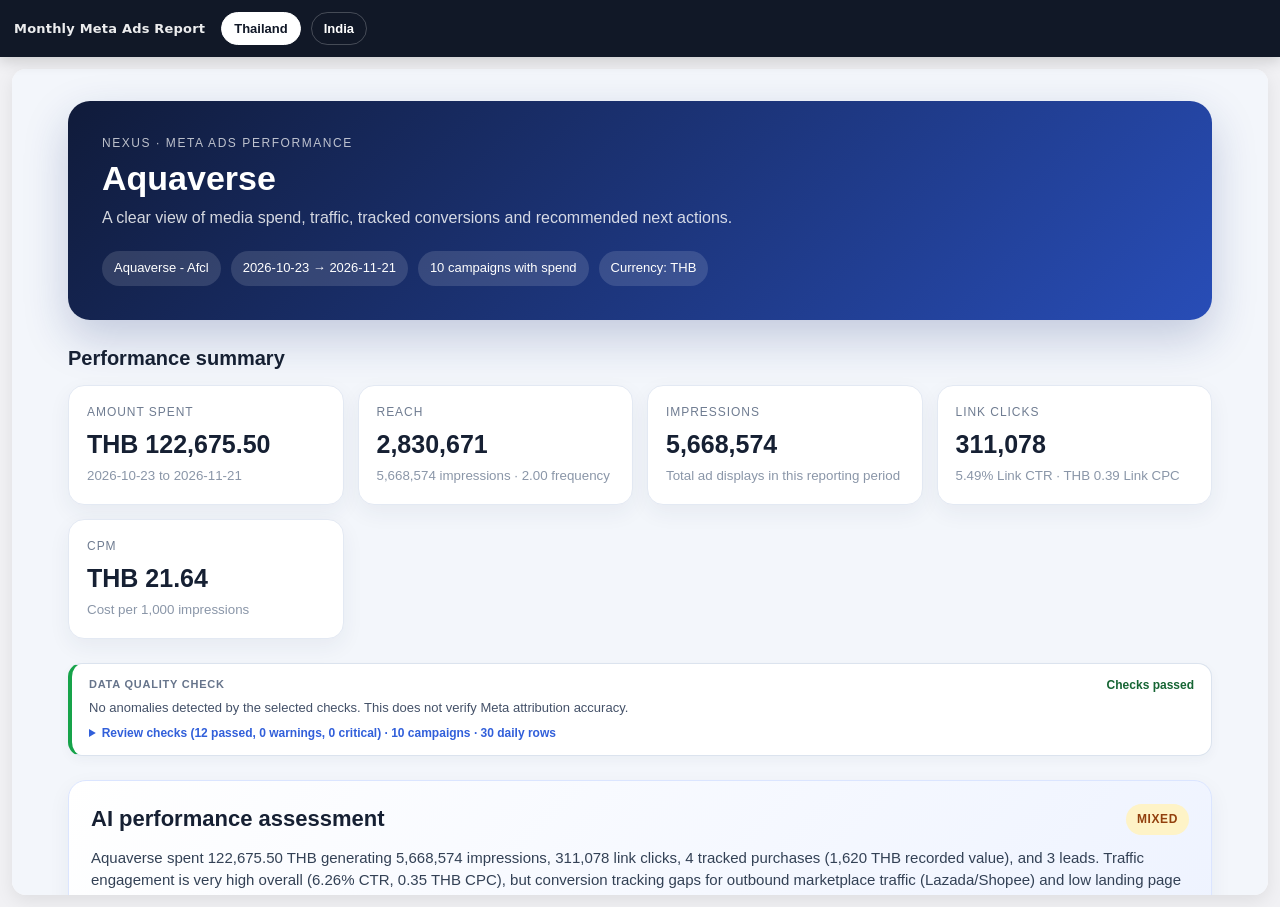
==== commit 15f9433d: "Update ads.html" ====
--- a/ads.html
+++ b/ads.html
@@ -1 +1 @@
-<!DOCTYPE html><html lang="en"><head>  <meta charset="UTF-8">  <meta    name="viewport"    content="width=device-width, initial-scale=1.0"  >  <title>Monthly Meta Ads Report</title>  <style>    * {      box-sizing: border-box;    }    html,    body {      margin: 0;      padding: 0;      min-height: 100%;      background: #f1f1f4;      font-family:        system-ui,        -apple-system,        BlinkMacSystemFont,        "Segoe UI",        Roboto,        Arial,        sans-serif;      color: #111827;    }    .topbar {      position: sticky;      top: 0;      z-index: 9999;      display: flex;      align-items: center;      gap: 10px;      padding: 12px 14px;      background: #111827;      box-shadow: 0 4px 14px rgba(0, 0, 0, 0.16);    }    .title {      margin-right: 6px;      color: rgba(255, 255, 255, 0.92);      font-size: 13px;      font-weight: 700;      letter-spacing: 0.2px;    }    .btn {      border: 1px solid rgba(255, 255, 255, 0.22);      background: transparent;      color: #ffffff;      padding: 8px 12px;      border-radius: 999px;      cursor: pointer;      font-size: 13px;      font-weight: 600;      transition:        background 0.2s ease,        color 0.2s ease,        border-color 0.2s ease;    }    .btn:hover {      background: rgba(255, 255, 255, 0.1);    }    .btn.active {      background: #ffffff;      color: #111827;      border-color: #ffffff;    }    .wrap {      padding: 12px;    }    .panel {      display: none;    }    .panel.active {      display: block;    }    iframe {      display: block;      width: 100%;      height: calc(100vh - 74px);      min-height: 700px;      border: 0;      border-radius: 14px;      background: #ffffff;      box-shadow: 0 6px 18px rgba(0, 0, 0, 0.08);    }    .missing {      display: flex;      align-items: center;      justify-content: center;      min-height: 300px;      padding: 30px;      background: #ffffff;      border: 1px dashed #cbd5e1;      border-radius: 14px;      color: #64748b;      text-align: center;    }    @media (max-width: 600px) {      .topbar {        flex-wrap: wrap;      }      .title {        width: 100%;        margin-bottom: 2px;      }      iframe {        height: calc(100vh - 104px);        min-height: 600px;      }    }  </style></head><body>  <div class="topbar">    <div class="title">Monthly Meta Ads Report</div>    <button      class="btn active"      id="btnTH"      type="button"      onclick="showPanel('TH')"    >      Thailand    </button>    <button      class="btn"      id="btnIN"      type="button"      onclick="showPanel('IN')"    >      India    </button>  </div>  <div class="wrap">    <div class="panel active" id="panelTH">      <iframe               title="Thailand Meta Ads Report"               srcdoc="<!DOCTYPE html><html lang=&quot;en&quot;><head><meta charset=&quot;UTF-8&quot;><meta  name=&quot;viewport&quot;  content=&quot;width=device-width, initial-scale=1.0&quot;><title>  Aquaverse Meta Ads Report</title><style>  * {    box-sizing: border-box;  }  body {    margin: 0;    background: #f3f6fb;    color: #162033;    font-family: Inter, Arial, sans-serif;    line-height: 1.45;  }  .page {    max-width: 1180px;    margin: 0 auto;    padding: 32px 18px 60px;  }  .hero {    background: linear-gradient(135deg, #101b3a, #284db7);    color: white;    padding: 34px;    border-radius: 22px;    box-shadow: 0 18px 45px rgba(21, 47, 120, 0.22);  }  .eyebrow {    text-transform: uppercase;    letter-spacing: 0.13em;    font-size: 12px;    opacity: 0.72;  }  .hero h1 {    font-size: 34px;    line-height: 1.1;    margin: 8px 0;  }  .hero p {    margin: 0;    opacity: 0.82;  }  .meta {    display: flex;    flex-wrap: wrap;    gap: 10px;    margin-top: 22px;  }  .pill {    background: rgba(255, 255, 255, 0.13);    padding: 8px 12px;    border-radius: 999px;    font-size: 13px;  }  .section {    margin-top: 24px;  }  .section-title {    font-size: 20px;    margin: 0 0 12px;  }  .cards {    display: grid;    grid-template-columns: repeat(4, minmax(0, 1fr));    gap: 14px;  }  .card {    background: #fff;    border: 1px solid #e3e9f3;    border-radius: 16px;    padding: 18px;    box-shadow: 0 8px 22px rgba(26, 45, 86, 0.06);  }  .card span {    display: block;    color: #6f7c91;    font-size: 12px;    text-transform: uppercase;    letter-spacing: 0.08em;  }  .card strong {    display: block;    font-size: 25px;    margin-top: 5px;  }  .card small {    display: block;    color: #8a96a8;    margin-top: 4px;  }  .insights {    display: grid;    grid-template-columns: repeat(2, minmax(0, 1fr));    gap: 12px;  }  .insight {    background: #fff;    border-left: 4px solid #315fda;    border-radius: 12px;    padding: 15px 17px;    box-shadow: 0 6px 18px rgba(26, 45, 86, 0.05);  }  .insight span {    display: block;    color: #748199;    font-size: 12px;    text-transform: uppercase;    letter-spacing: 0.06em;  }  .insight strong {    display: block;    margin-top: 4px;  }  .panel {    background: #fff;    border: 1px solid #e3e9f3;    border-radius: 16px;    padding: 18px;    box-shadow: 0 8px 22px rgba(26, 45, 86, 0.05);  }  .trend-row {    display: grid;    grid-template-columns: 100px 1fr 100px;    gap: 12px;    align-items: center;    margin: 9px 0;  }  .trend-date,  .trend-value {    font-size: 12px;    color: #66748b;  }  .trend-value {    text-align: right;  }  .trend-track {    height: 10px;    background: #edf1f7;    border-radius: 999px;    overflow: hidden;  }  .trend-fill {    height: 100%;    background: linear-gradient(90deg, #315fda, #6c8cff);    border-radius: 999px;  }  /* Campaign table controls: lightweight client-side search, filtering and sorting. */  .campaign-toolbar {    padding: 16px;    margin-bottom: 12px;    background: #fff;    border: 1px solid #e3e9f3;    border-radius: 16px;    box-shadow: 0 6px 18px rgba(26, 45, 86, 0.04);  }  .campaign-controls {    display: grid;    grid-template-columns: minmax(220px, 2fr) minmax(148px, 1fr) minmax(136px, 0.85fr) minmax(160px, 1.1fr) auto;    gap: 10px;    align-items: end;  }  .campaign-control { display: block; min-width: 0; }  .campaign-control label {    display: block;    margin-bottom: 5px;    color: #64748b;    font-size: 11px;    font-weight: 700;    letter-spacing: 0.025em;  }  .campaign-control input, .campaign-control select {    display: block;    width: 100%;    height: 40px;    padding: 0 12px;    font: inherit;    font-size: 13px;    color: #18233d;    border: 1px solid #ccd7e7;    border-radius: 10px;    background: #fff;  }  .campaign-control input:focus-visible, .campaign-control select:focus-visible,  .campaign-reset:focus-visible {    outline: 3px solid rgba(49, 95, 218, 0.25);    outline-offset: 1px;    border-color: #315fda;  }  .campaign-reset {    height: 40px;    padding: 0 14px;    border: 1px solid #cbd5e1;    border-radius: 10px;    background: #f8fafc;    color: #334155;    font-size: 12px;    font-weight: 700;    cursor: pointer;    white-space: nowrap;  }  .campaign-reset:hover { background: #edf2f9; }  .campaign-toolbar-foot {    display: flex;    justify-content: space-between;    flex-wrap: wrap;    gap: 4px 16px;    margin-top: 10px;    color: #64748b;    font-size: 12px;  }  .campaign-match-count { font-weight: 700; color: #315fda; }  #noCampaignMatches td {    padding: 24px;    text-align: center;    color: #64748b;    background: #f9fbff;  }  #campaignRows tr[hidden] { display: none; }  .table-wrap {    overflow: auto;    background: #fff;    border: 1px solid #e3e9f3;    border-radius: 16px;    box-shadow: 0 8px 22px rgba(26, 45, 86, 0.05);  }  table {    width: 100%;    border-collapse: collapse;    min-width: 1160px;  }  th {    position: sticky;    top: 0;    background: #f7f9fc;    color: #66748b;    text-align: right;    font-size: 11px;    text-transform: uppercase;    letter-spacing: 0.06em;    padding: 13px 11px;    border-bottom: 1px solid #e3e9f3;  }  th:first-child,  td:first-child {    text-align: left;  }  td {    text-align: right;    padding: 13px 11px;    border-bottom: 1px solid #edf1f6;    font-size: 13px;  }  tr:last-child td {    border-bottom: 0;  }  .campaign-name {    font-weight: 700;    max-width: 260px;  }  .campaign-id {    color: #9aa5b5;    font-size: 10px;    margin-top: 3px;  }  .empty {    background: #fff;    border: 1px dashed #cfd8e7;    border-radius: 14px;    padding: 18px;    color: #7a879a;  }  /* Compact Data Quality Check, expanded only on demand. */  .dq-panel {    border: 1px solid #dbe3ee;    border-left: 4px solid #16a34a;    background: #fff;    padding: 13px 17px;    border-radius: 14px;    box-shadow: 0 4px 12px rgba(26, 45, 86, 0.04);  }  .dq-warning { border-left-color: #d97706; }  .dq-critical { border-left-color: #b91c1c; }  .dq-heading { display: flex; align-items: center; justify-content: space-between; flex-wrap: wrap; gap: 8px; }  .dq-label { color: #66748b; font-size: 11px; font-weight: 800; letter-spacing: 0.07em; }  .dq-status { font-size: 12px; font-weight: 700; color: #166534; }  .dq-warning .dq-status { color: #92400e; }  .dq-critical .dq-status { color: #991b1b; }  .dq-overview { margin: 5px 0 7px; color: #445168; font-size: 13px; }  .dq-details summary { cursor: pointer; color: #315fda; font-size: 12px; font-weight: 700; }  .dq-details summary:hover { text-decoration: underline; }  .dq-checks { list-style: none; padding: 7px 0 0; margin: 5px 0 0; }  .dq-check { display: flex; gap: 10px; padding: 10px 1px; border-top: 1px solid #eef2f7; }  .dq-icon { width: 20px; height: 20px; display: inline-flex; align-items: center; justify-content: center;    flex: 0 0 20px; border-radius: 50%; font-size: 12px; font-weight: 800;    background: #dcfce7; color: #166534; }  .dq-check-warning .dq-icon { background: #fef3c7; color: #92400e; }  .dq-check-critical .dq-icon { background: #fee2e2; color: #991b1b; }  .dq-check-info .dq-icon { background: #e8eef9; color: #315fda; }  .dq-check strong { display: block; font-size: 12px; }  .dq-check small { display: block; margin-top: 2px; font-size: 12px; color: #64748b; overflow-wrap: anywhere; }  .note {    font-size: 12px;    color: #7c889b;    margin-top: 14px;  }  /* Tiny hover hint, without introducing an extra dashboard panel. */  .metric-missing {    border-bottom: 1px dotted #9ba8b9;    color: #718096;    cursor: help;    white-space: nowrap;  }  .metric-missing:hover { color: #284db7; }  .footer {    text-align: center;    color: #929daf;    font-size: 12px;    margin-top: 28px;  }  .ai-hero {    background: linear-gradient(135deg, #ffffff, #eef3ff);    border: 1px solid #dbe5ff;    border-radius: 18px;    padding: 22px;    box-shadow: 0 8px 22px rgba(26, 45, 86, 0.06);  }  .ai-header {    display: flex;    align-items: center;    justify-content: space-between;    gap: 16px;    margin-bottom: 12px;  }  .ai-header h2 {    margin: 0;    font-size: 22px;  }  .health {    padding: 7px 11px;    border-radius: 999px;    font-size: 12px;    font-weight: 700;    text-transform: uppercase;    letter-spacing: 0.05em;  }  .health-good {    background: #dcfce7;    color: #166534;  }  .health-mixed {    background: #fef3c7;    color: #92400e;  }  .health-poor {    background: #fee2e2;    color: #991b1b;  }  .health-insufficient_data {    background: #e5e7eb;    color: #4b5563;  }  .ai-summary {    font-size: 15px;    color: #334155;    margin: 0;  }  .action-grid {    display: grid;    grid-template-columns: repeat(2, minmax(0, 1fr));    gap: 14px;  }  .action-card {    background: #fff;    border: 1px solid #e3e9f3;    border-radius: 16px;    padding: 18px;    box-shadow: 0 7px 20px rgba(26, 45, 86, 0.05);  }  .action-card h3 {    margin: 12px 0 8px;    font-size: 16px;  }  .action-card p {    margin: 7px 0;    color: #526077;    font-size: 13px;  }  .action-top {    display: flex;    justify-content: space-between;    align-items: center;  }  .action-number {    display: flex;    align-items: center;    justify-content: center;    width: 28px;    height: 28px;    border-radius: 50%;    background: #eef3ff;    color: #284db7;    font-weight: 800;    font-size: 12px;  }  .priority-badge {    padding: 5px 8px;    border-radius: 999px;    background: #edf1f7;    color: #5f6d84;    font-size: 10px;    font-weight: 700;    text-transform: uppercase;  }  .priority-high {    border-top: 4px solid #dc2626;  }  .priority-medium {    border-top: 4px solid #f59e0b;  }  .priority-low {    border-top: 4px solid #16a34a;  }  .finding-grid {    display: grid;    grid-template-columns: repeat(2, minmax(0, 1fr));    gap: 14px;  }  .finding {    background: #fff;    border: 1px solid #e3e9f3;    border-radius: 16px;    padding: 18px;  }  .finding.positive {    border-left: 5px solid #16a34a;  }  .finding.negative {    border-left: 5px solid #dc2626;  }  .finding h3 {    margin: 0 0 8px;    font-size: 16px;  }  .finding p {    margin: 0 0 10px;    color: #526077;  }  .evidence,  .recommendation {    font-size: 13px;    margin-top: 7px;    color: #445168;  }  .budget-row {    display: grid;    grid-template-columns: 1fr 40px 1fr;    gap: 12px;    align-items: center;    background: #fff;    border: 1px solid #e3e9f3;    border-radius: 16px;    padding: 17px;    margin-bottom: 12px;  }  .budget-row span {    display: block;    color: #8490a3;    font-size: 11px;    text-transform: uppercase;    letter-spacing: 0.06em;  }  .budget-row strong {    display: block;    margin-top: 4px;  }  .budget-row p {    grid-column: 1 / -1;    margin: 2px 0 0;    color: #59677d;    font-size: 13px;  }  .budget-arrow {    text-align: center;    font-size: 22px;    color: #315fda;  }  .test-grid {    display: grid;    grid-template-columns: repeat(3, minmax(0, 1fr));    gap: 14px;  }  .test-card {    background: #fff;    border: 1px solid #e3e9f3;    border-radius: 16px;    padding: 18px;  }  .test-index {    font-size: 10px;    text-transform: uppercase;    letter-spacing: 0.08em;    color: #315fda;    font-weight: 800;  }  .test-card h3 {    margin: 7px 0 10px;    font-size: 16px;  }  .test-card p {    font-size: 13px;    color: #526077;    margin: 7px 0;  }  .tracking-list {    margin: 0;    padding-left: 20px;  }  .tracking-list li {    margin: 8px 0;    color: #526077;  }  .final-recommendation {    background: #101b3a;    color: #fff;    border-radius: 18px;    padding: 22px;    font-size: 15px;  }  .warning {    margin-top: 12px;    padding: 11px 13px;    border-radius: 10px;    background: #fff4e5;    color: #8a5200;    font-size: 12px;  }  @media (max-width: 1100px) {    .campaign-controls {      grid-template-columns: repeat(2, minmax(0, 1fr));    }    .campaign-reset { grid-column: 1 / -1; justify-self: start; }  }  @media (max-width: 560px) {    .campaign-controls { grid-template-columns: 1fr; }    .campaign-reset { grid-column: auto; justify-self: stretch; }  }  @media (max-width: 850px) {    .cards {      grid-template-columns: repeat(2, minmax(0, 1fr));    }    .insights,    .action-grid,    .finding-grid {      grid-template-columns: 1fr;    }    .test-grid {      grid-template-columns: 1fr;    }    .hero h1 {      font-size: 27px;    }  }  @media (max-width: 520px) {    .cards {      grid-template-columns: 1fr;    }    .hero {      padding: 25px;    }    .trend-row {      grid-template-columns: 76px 1fr 82px;    }    .budget-row {      grid-template-columns: 1fr;    }    .budget-arrow {      transform: rotate(90deg);    }    .ai-header {      align-items: flex-start;      flex-direction: column;    }  }</style></head><body><div class=&quot;page&quot;>  <section class=&quot;hero&quot;>    <div class=&quot;eyebrow&quot;>      Nexus      · Meta Ads Performance    </div>    <h1>      Aquaverse    </h1>    <p>      A clear view of media spend, traffic, tracked      conversions and recommended next actions.    </p>    <div class=&quot;meta&quot;>      <span class=&quot;pill&quot;>        Aquaverse - Afcl      </span>      <span class=&quot;pill&quot;>        2026-10-22        →        2026-11-20      </span>      <span class=&quot;pill&quot;>        10 campaigns with spend      </span>      <span class=&quot;pill&quot;>        Currency: THB      </span>    </div>  </section>  <section class=&quot;section&quot;>    <h2 class=&quot;section-title&quot;>      Performance summary    </h2>    <div class=&quot;cards&quot;>      <div class=&quot;card&quot;>        <span>Amount spent</span>        <strong>THB 127,016.15</strong>        <small>          2026-10-22          to          2026-11-20        </small>      </div>      <div class=&quot;card&quot;>        <span>Reach</span>        <strong>2,887,160</strong>        <small>          5,858,501 impressions          ·          2.03 frequency        </small>      </div>      <div class=&quot;card&quot;>        <span>Impressions</span>        <strong>5,858,501</strong>        <small>Total ad displays in this reporting period</small>      </div>      <div class=&quot;card&quot;>        <span>Link clicks</span>        <strong>326,713</strong>        <small>          5.58% Link CTR          ·          THB 0.39 Link CPC        </small>      </div>      <div class=&quot;card&quot;>        <span>CPM</span>        <strong>THB 21.68</strong>        <small>Cost per 1,000 impressions</small>      </div>    </div>  </section>    <section class=&quot;section&quot; aria-label=&quot;Data quality check&quot;>    <div class=&quot;dq-panel dq-pass&quot;>      <div class=&quot;dq-heading&quot;>        <span class=&quot;dq-label&quot;>DATA QUALITY CHECK</span>        <span class=&quot;dq-status&quot;>Checks passed</span>      </div>      <p class=&quot;dq-overview&quot;>No anomalies detected by the selected checks. This does not verify Meta attribution accuracy.</p>      <details class=&quot;dq-details&quot;>        <summary>Review checks (12 passed, 0 warnings, 0 critical) · 10 campaigns · 30 daily rows</summary>        <ul class=&quot;dq-checks&quot;><li class=&quot;dq-check dq-check-pass&quot;>    <span class=&quot;dq-icon&quot; aria-hidden=&quot;true&quot;>✓</span>    <span><strong>Report date range</strong><small>2026-10-22 to 2026-11-20 (30 calendar days).</small></span>  </li><li class=&quot;dq-check dq-check-pass&quot;>    <span class=&quot;dq-icon&quot; aria-hidden=&quot;true&quot;>✓</span>    <span><strong>Account summary response</strong><small>Account spend and impressions are present and numeric.</small></span>  </li><li class=&quot;dq-check dq-check-pass&quot;>    <span class=&quot;dq-icon&quot; aria-hidden=&quot;true&quot;>✓</span>    <span><strong>Campaign response</strong><small>10 campaign rows received.</small></span>  </li><li class=&quot;dq-check dq-check-pass&quot;>    <span class=&quot;dq-icon&quot; aria-hidden=&quot;true&quot;>✓</span>    <span><strong>Campaign pagination</strong><small>No additional campaign page is indicated in this response.</small></span>  </li><li class=&quot;dq-check dq-check-pass&quot;>    <span class=&quot;dq-icon&quot; aria-hidden=&quot;true&quot;>✓</span>    <span><strong>Daily trend response</strong><small>30 daily rows received. Days without delivery may not have a row.</small></span>  </li><li class=&quot;dq-check dq-check-pass&quot;>    <span class=&quot;dq-icon&quot; aria-hidden=&quot;true&quot;>✓</span>    <span><strong>Daily pagination</strong><small>No additional daily page is indicated.</small></span>  </li><li class=&quot;dq-check dq-check-pass&quot;>    <span class=&quot;dq-icon&quot; aria-hidden=&quot;true&quot;>✓</span>    <span><strong>Duplicate campaign identifiers</strong><small>No duplicate non-empty campaign IDs in returned campaign rows.</small></span>  </li><li class=&quot;dq-check dq-check-pass&quot;>    <span class=&quot;dq-icon&quot; aria-hidden=&quot;true&quot;>✓</span>    <span><strong>Metric value integrity</strong><small>No invalid/negative core metrics or obvious reach/click inconsistencies found.</small></span>  </li><li class=&quot;dq-check dq-check-pass&quot;>    <span class=&quot;dq-icon&quot; aria-hidden=&quot;true&quot;>✓</span>    <span><strong>Daily date integrity</strong><small>30 unique reporting dates are inside the selected period. (Zero-delivery days may be omitted.)</small></span>  </li><li class=&quot;dq-check dq-check-pass&quot;>    <span class=&quot;dq-icon&quot; aria-hidden=&quot;true&quot;>✓</span>    <span><strong>Account vs. campaign spend</strong><small>Account: 127,016.15, rows: 127,016.15, difference: 0 (0.00%). Allowed tolerance: max(5 currency units, 2% of account spend).</small></span>  </li><li class=&quot;dq-check dq-check-pass&quot;>    <span class=&quot;dq-icon&quot; aria-hidden=&quot;true&quot;>✓</span>    <span><strong>Account vs. daily spend</strong><small>Account: 127,016.15, rows: 127,016.15, difference: 0 (0.00%). Allowed tolerance: max(5 currency units, 2% of account spend).</small></span>  </li><li class=&quot;dq-check dq-check-info&quot;>    <span class=&quot;dq-icon&quot; aria-hidden=&quot;true&quot;>i</span>    <span><strong>Conversion metric coverage</strong><small>Of 10 campaigns with spend: lead actions available for 1, purchase actions for 2, and purchase value for 1. Missing conversion actions are not proof of zero sales.</small></span>  </li><li class=&quot;dq-check dq-check-pass&quot;>    <span class=&quot;dq-icon&quot; aria-hidden=&quot;true&quot;>✓</span>    <span><strong>AI analysis structure</strong><small>AI recommendations were parsed, but must still be verified against Meta data.</small></span>  </li></ul>      </details>    </div>  </section>  <section class=&quot;section&quot;>    <div class=&quot;ai-hero&quot;>      <div class=&quot;ai-header&quot;>        <h2>AI performance assessment</h2>        <span          class=&quot;health health-mixed&quot;        >          Mixed        </span>      </div>      <p class=&quot;ai-summary&quot;>        Account performance is mixed with strong top-of-funnel traffic and awareness engagement (CTR reaching 9.41% and CPC as low as 0.16 THB), but bottom-of-funnel tracked conversions are sparse. Total account spend of 127,016.15 THB generated 5 purchases (1,620 THB value) and 4 leads. &amp;#039;Lazada-shopee- Spooky season early bird&amp;#039; generated 4 of the 5 purchases and all 4 leads, while direct marketplace conversion campaigns lack conversion tracking.      </p>          </div>  </section>  <section class=&quot;section&quot;>    <h2 class=&quot;section-title&quot;>      Priority actions    </h2>    <div class=&quot;action-grid&quot;>                <div class=&quot;action-card priority-high&quot;>            <div class=&quot;action-top&quot;>              <span class=&quot;action-number&quot;>1</span>              <span class=&quot;priority-badge&quot;>                high              </span>            </div>            <h3>              Fix Marketplace Conversion Tracking            </h3>            <p>              <strong>Why:</strong>              Claude | TH | Conversions Lazada | 12Jun and Claude | TH | Conversions Shopee | 12Jun spent a combined 31,665.18 THB for 101,751 inline link clicks but recorded 0 conversions due to offsite third-party tracking limitations.            </p>            <p>              <strong>Do this:</strong>              Route marketplace traffic through an intermediary landing page with Meta Pixel tracking or switch objective to Onsite Leads / Messaging.            </p>          </div>                  <div class=&quot;action-card priority-high&quot;>            <div class=&quot;action-top&quot;>              <span class=&quot;action-number&quot;>2</span>              <span class=&quot;priority-badge&quot;>                high              </span>            </div>            <h3>              Reallocate Budget to Top Performing Offer Campaign            </h3>            <p>              <strong>Why:</strong>              Lazada-shopee- Spooky season early bird is the only campaign with &amp;gt;3 conversions, yielding 4 purchases (1,620 THB value), 4 leads, and 8 messaging connections from 17,904.75 THB spend.            </p>            <p>              <strong>Do this:</strong>              Increase daily budget on Lazada-shopee- Spooky season early bird and test similar offer-based ad sets.            </p>          </div>                  <div class=&quot;action-card priority-medium&quot;>            <div class=&quot;action-top&quot;>              <span class=&quot;action-number&quot;>3</span>              <span class=&quot;priority-badge&quot;>                medium              </span>            </div>            <h3>              Pause or Redesign Underperforming Christmas Early Bird Campaign            </h3>            <p>              <strong>Why:</strong>              Christmas Early bird spent 6,941.06 THB with the account&amp;#039;s lowest CTR (2.72%), high CPC (0.99 THB), and 0 leads or purchases.            </p>            <p>              <strong>Do this:</strong>              Pause the campaign or replace creative assets to improve click-through efficiency.            </p>          </div>            </div>  </section>  <section class=&quot;section&quot;>    <h2 class=&quot;section-title&quot;>      What is working    </h2>    <div class=&quot;finding-grid&quot;>                <div class=&quot;finding positive&quot;>            <h3>              Lazada-shopee- Spooky season early bird            </h3>            <p>              Primary driver of bottom-of-funnel conversions and qualified lead interactions.            </p>            <div class=&quot;evidence&quot;>              <strong>Evidence:</strong>              Spend: 17,904.75 THB, 4 purchases (1,620 THB value), 4 leads, 8 messaging connections, 11,355 LPVs.            </div>            <div class=&quot;recommendation&quot;>              <strong>Next step:</strong>              Carefully scale budget and build lookalike audiences from the leads and purchasers generated.            </div>          </div>                  <div class=&quot;finding positive&quot;>            <h3>              Claude | TH | Party Goers | Thai | 2026-06-19            </h3>            <p>              Highly efficient top-of-funnel traffic driver with high click volume.            </p>            <div class=&quot;evidence&quot;>              <strong>Evidence:</strong>              Spend: 16,544.22 THB, 83,547 inline link clicks, 8.54% CTR, 0.16 THB CPC, 17,927 LPVs, 1 purchase.            </div>            <div class=&quot;recommendation&quot;>              <strong>Next step:</strong>              Maintain as a primary traffic engine to build retargeting custom audiences.            </div>          </div>                  <div class=&quot;finding positive&quot;>            <h3>              Claude | TH | Awareness | 12Jun            </h3>            <p>              Strong brand awareness and engagement metrics.            </p>            <div class=&quot;evidence&quot;>              <strong>Evidence:</strong>              Spend: 13,947.82 THB, 9.41% CTR, 0.23 THB CPC, 87,253 video views, 147,165 post engagements.            </div>            <div class=&quot;recommendation&quot;>              <strong>Next step:</strong>              Keep running to maintain brand presence and top-of-funnel video view pools.            </div>          </div>            </div>  </section>  <section class=&quot;section&quot;>    <h2 class=&quot;section-title&quot;>      What needs improvement    </h2>    <div class=&quot;finding-grid&quot;>                <div class=&quot;finding negative&quot;>            <h3>              Christmas Early bird            </h3>            <p>              Low user engagement and high click cost without conversion output.            </p>            <div class=&quot;evidence&quot;>              <strong>Evidence:</strong>              Spend: 6,941.06 THB, 2.72% CTR, 0.99 THB CPC, 0 purchases, 0 leads.            </div>            <div class=&quot;recommendation&quot;>              <strong>Recommended change:</strong>              Pause current creative and test new messaging or visual assets before allocating further budget.            </div>          </div>                  <div class=&quot;finding negative&quot;>            <h3>              Claude | TH | Conversions Lazada | 12Jun            </h3>            <p>              High spend on outbound traffic with zero Meta-tracked conversion visibility.            </p>            <div class=&quot;evidence&quot;>              <strong>Evidence:</strong>              Spend: 18,271.33 THB, 50,878 inline link clicks, 16,387 LPVs, 0 purchases, 0 leads.            </div>            <div class=&quot;recommendation&quot;>              <strong>Recommended change:</strong>              Pause direct outbound marketplace driving until attribution/affiliate parameters are established.            </div>          </div>                  <div class=&quot;finding negative&quot;>            <h3>              Claude | TH | Conversions Shopee | 12Jun            </h3>            <p>              Significant click volume without recorded conversion data.            </p>            <div class=&quot;evidence&quot;>              <strong>Evidence:</strong>              Spend: 13,393.85 THB, 50,873 inline link clicks, 16,104 LPVs, 0 purchases, 0 leads.            </div>            <div class=&quot;recommendation&quot;>              <strong>Recommended change:</strong>              Re-evaluate campaign goal; shift optimization objective to Onsite Landing Page Views or Lead Generation.            </div>          </div>            </div>  </section>  <section class=&quot;section&quot;>    <h2 class=&quot;section-title&quot;>      Budget recommendations    </h2>    <div>                <div class=&quot;budget-row&quot;>            <div>              <span>Reduce or take from</span>              <strong>                Christmas Early bird              </strong>            </div>            <div class=&quot;budget-arrow&quot;>→</div>            <div>              <span>Move toward</span>              <strong>                Lazada-shopee- Spooky season early bird              </strong>            </div>            <p>              Reallocate spend from an unconverting campaign (2.72% CTR) to the only campaign generating consistent purchases and leads.            </p>          </div>                  <div class=&quot;budget-row&quot;>            <div>              <span>Reduce or take from</span>              <strong>                Claude | TH | Conversions Lazada | 12Jun              </strong>            </div>            <div class=&quot;budget-arrow&quot;>→</div>            <div>              <span>Move toward</span>              <strong>                Claude | TH | Party Goers | Thai | 2026-06-19              </strong>            </div>            <p>              Shift budget from untracked marketplace clicks (0.34 THB CPC) to proven low-cost traffic generation (0.16 THB CPC).            </p>          </div>            </div>  </section>  <section class=&quot;section&quot;>    <h2 class=&quot;section-title&quot;>      Recommended tests    </h2>    <div class=&quot;test-grid&quot;>                <div class=&quot;test-card&quot;>            <span class=&quot;test-index&quot;>              Test 1            </span>            <h3>              Meta Instant Lead Forms vs Landing Page            </h3>            <p>              <strong>Setup:</strong>              Run an A/B test comparing Meta native Lead Ads against web landing pages to capture ticket inquiries directly on platform.            </p>            <p>              <strong>Success metric:</strong>              Cost per Lead and Lead-to-Sale Conversion Rate.            </p>          </div>                  <div class=&quot;test-card&quot;>            <span class=&quot;test-index&quot;>              Test 2            </span>            <h3>              Click-to-Messenger Campaign            </h3>            <p>              <strong>Setup:</strong>              Launch a dedicated Messenger conversation campaign targeting local Thai party goers with automated ticket booking flows.            </p>            <p>              <strong>Success metric:</strong>              Cost per Messaging Connection Started.            </p>          </div>            </div>  </section>  <section class=&quot;section&quot;>    <h2 class=&quot;section-title&quot;>      Tracking and attribution checks    </h2>    <div class=&quot;panel&quot;>          <ul class=&quot;tracking-list&quot;>      <li>Outbound marketplace campaigns (Lazada/Shopee) drive over 101,000 link clicks but record 0 purchases/leads in Meta due to cross-domain tracking limitations.</li><li>Account-wide pixel purchase tracking recorded only 5 total purchases from 124,690 landing page views, indicating potential pixel drop-off or missing purchase events on the booking website.</li>    </ul>      </div>  </section>          <section class=&quot;section&quot;>          <h2 class=&quot;section-title&quot;>            Final recommendation          </h2>          <div class=&quot;final-recommendation&quot;>            Immediately address website pixel and marketplace tracking setups. Reallocate budget away from untracked outbound conversion campaigns (Lazada/Shopee) and low-CTR assets (Christmas Early bird) into &amp;#039;Lazada-shopee- Spooky season early bird&amp;#039; and high-efficiency traffic campaigns like &amp;#039;Party Goers&amp;#039;.          </div>        </section>        <section class=&quot;section&quot;>    <h2 class=&quot;section-title&quot;>      Standout campaigns    </h2>    <div class=&quot;insights&quot;>                <div class=&quot;insight&quot;>            <span>Highest link CTR</span>            <strong>9.07% · Claude | TH | Awareness | 12Jun</strong>          </div>                  <div class=&quot;insight&quot;>            <span>Lowest link CPC</span>            <strong>THB 0.20 · Claude | TH | Party Goers | Thai | 2026-06-19</strong>          </div>                  <div class=&quot;insight&quot;>            <span>Most leads</span>            <strong>4 · Lazada-shopee- Spooky season early bird</strong>          </div>                  <div class=&quot;insight&quot;>            <span>Best ROAS</span>            <strong>0.09× · Lazada-shopee- Spooky season early bird</strong>          </div>            </div>  </section>  <section class=&quot;section&quot;>    <h2 class=&quot;section-title&quot;>      Daily spend trend    </h2>    <div class=&quot;panel&quot;>            <div class=&quot;trend-row&quot;>        <div class=&quot;trend-date&quot;>          2026-10-22        </div>        <div class=&quot;trend-track&quot;>          <div            class=&quot;trend-fill&quot;            style=&quot;width:82%&quot;          ></div>        </div>        <div class=&quot;trend-value&quot;>          THB 5,906.45        </div>      </div>          <div class=&quot;trend-row&quot;>        <div class=&quot;trend-date&quot;>          2026-10-23        </div>        <div class=&quot;trend-track&quot;>          <div            class=&quot;trend-fill&quot;            style=&quot;width:96%&quot;          ></div>        </div>        <div class=&quot;trend-value&quot;>          THB 6,864.46        </div>      </div>          <div class=&quot;trend-row&quot;>        <div class=&quot;trend-date&quot;>          2026-10-24        </div>        <div class=&quot;trend-track&quot;>          <div            class=&quot;trend-fill&quot;            style=&quot;width:85%&quot;          ></div>        </div>        <div class=&quot;trend-value&quot;>          THB 6,093.07        </div>      </div>          <div class=&quot;trend-row&quot;>        <div class=&quot;trend-date&quot;>          2026-10-25        </div>        <div class=&quot;trend-track&quot;>          <div            class=&quot;trend-fill&quot;            style=&quot;width:100%&quot;          ></div>        </div>        <div class=&quot;trend-value&quot;>          THB 7,181.32        </div>      </div>          <div class=&quot;trend-row&quot;>        <div class=&quot;trend-date&quot;>          2026-10-26        </div>        <div class=&quot;trend-track&quot;>          <div            class=&quot;trend-fill&quot;            style=&quot;width:92%&quot;          ></div>        </div>        <div class=&quot;trend-value&quot;>          THB 6,612.27        </div>      </div>          <div class=&quot;trend-row&quot;>        <div class=&quot;trend-date&quot;>          2026-10-27        </div>        <div class=&quot;trend-track&quot;>          <div            class=&quot;trend-fill&quot;            style=&quot;width:92%&quot;          ></div>        </div>        <div class=&quot;trend-value&quot;>          THB 6,636.02        </div>      </div>          <div class=&quot;trend-row&quot;>        <div class=&quot;trend-date&quot;>          2026-10-28        </div>        <div class=&quot;trend-track&quot;>          <div            class=&quot;trend-fill&quot;            style=&quot;width:77%&quot;          ></div>        </div>        <div class=&quot;trend-value&quot;>          THB 5,530.81        </div>      </div>          <div class=&quot;trend-row&quot;>        <div class=&quot;trend-date&quot;>          2026-10-29        </div>        <div class=&quot;trend-track&quot;>          <div            class=&quot;trend-fill&quot;            style=&quot;width:63%&quot;          ></div>        </div>        <div class=&quot;trend-value&quot;>          THB 4,503.88        </div>      </div>          <div class=&quot;trend-row&quot;>        <div class=&quot;trend-date&quot;>          2026-10-30        </div>        <div class=&quot;trend-track&quot;>          <div            class=&quot;trend-fill&quot;            style=&quot;width:66%&quot;          ></div>        </div>        <div class=&quot;trend-value&quot;>          THB 4,706.43        </div>      </div>          <div class=&quot;trend-row&quot;>        <div class=&quot;trend-date&quot;>          2026-10-31        </div>        <div class=&quot;trend-track&quot;>          <div            class=&quot;trend-fill&quot;            style=&quot;width:50%&quot;          ></div>        </div>        <div class=&quot;trend-value&quot;>          THB 3,577.53        </div>      </div>          <div class=&quot;trend-row&quot;>        <div class=&quot;trend-date&quot;>          2026-11-01        </div>        <div class=&quot;trend-track&quot;>          <div            class=&quot;trend-fill&quot;            style=&quot;width:67%&quot;          ></div>        </div>        <div class=&quot;trend-value&quot;>          THB 4,846.88        </div>      </div>          <div class=&quot;trend-row&quot;>        <div class=&quot;trend-date&quot;>          2026-11-02        </div>        <div class=&quot;trend-track&quot;>          <div            class=&quot;trend-fill&quot;            style=&quot;width:58%&quot;          ></div>        </div>        <div class=&quot;trend-value&quot;>          THB 4,170.26        </div>      </div>          <div class=&quot;trend-row&quot;>        <div class=&quot;trend-date&quot;>          2026-11-03        </div>        <div class=&quot;trend-track&quot;>          <div            class=&quot;trend-fill&quot;            style=&quot;width:69%&quot;          ></div>        </div>        <div class=&quot;trend-value&quot;>          THB 4,960.03        </div>      </div>          <div class=&quot;trend-row&quot;>        <div class=&quot;trend-date&quot;>          2026-11-04        </div>        <div class=&quot;trend-track&quot;>          <div            class=&quot;trend-fill&quot;            style=&quot;width:64%&quot;          ></div>        </div>        <div class=&quot;trend-value&quot;>          THB 4,606.63        </div>      </div>          <div class=&quot;trend-row&quot;>        <div class=&quot;trend-date&quot;>          2026-11-05        </div>        <div class=&quot;trend-track&quot;>          <div            class=&quot;trend-fill&quot;            style=&quot;width:65%&quot;          ></div>        </div>        <div class=&quot;trend-value&quot;>          THB 4,640.94        </div>      </div>          <div class=&quot;trend-row&quot;>        <div class=&quot;trend-date&quot;>          2026-11-06        </div>        <div class=&quot;trend-track&quot;>          <div            class=&quot;trend-fill&quot;            style=&quot;width:59%&quot;          ></div>        </div>        <div class=&quot;trend-value&quot;>          THB 4,201.67        </div>      </div>          <div class=&quot;trend-row&quot;>        <div class=&quot;trend-date&quot;>          2026-11-07        </div>        <div class=&quot;trend-track&quot;>          <div            class=&quot;trend-fill&quot;            style=&quot;width:48%&quot;          ></div>        </div>        <div class=&quot;trend-value&quot;>          THB 3,469.69        </div>      </div>          <div class=&quot;trend-row&quot;>        <div class=&quot;trend-date&quot;>          2026-11-08        </div>        <div class=&quot;trend-track&quot;>          <div            class=&quot;trend-fill&quot;            style=&quot;width:60%&quot;          ></div>        </div>        <div class=&quot;trend-value&quot;>          THB 4,342.02        </div>      </div>          <div class=&quot;trend-row&quot;>        <div class=&quot;trend-date&quot;>          2026-11-09        </div>        <div class=&quot;trend-track&quot;>          <div            class=&quot;trend-fill&quot;            style=&quot;width:53%&quot;          ></div>        </div>        <div class=&quot;trend-value&quot;>          THB 3,800.94        </div>      </div>          <div class=&quot;trend-row&quot;>        <div class=&quot;trend-date&quot;>          2026-11-10        </div>        <div class=&quot;trend-track&quot;>          <div            class=&quot;trend-fill&quot;            style=&quot;width:48%&quot;          ></div>        </div>        <div class=&quot;trend-value&quot;>          THB 3,441.36        </div>      </div>          <div class=&quot;trend-row&quot;>        <div class=&quot;trend-date&quot;>          2026-11-11        </div>        <div class=&quot;trend-track&quot;>          <div            class=&quot;trend-fill&quot;            style=&quot;width:47%&quot;          ></div>        </div>        <div class=&quot;trend-value&quot;>          THB 3,389.28        </div>      </div>          <div class=&quot;trend-row&quot;>        <div class=&quot;trend-date&quot;>          2026-11-12        </div>        <div class=&quot;trend-track&quot;>          <div            class=&quot;trend-fill&quot;            style=&quot;width:51%&quot;          ></div>        </div>        <div class=&quot;trend-value&quot;>          THB 3,675.13        </div>      </div>          <div class=&quot;trend-row&quot;>        <div class=&quot;trend-date&quot;>          2026-11-13        </div>        <div class=&quot;trend-track&quot;>          <div            class=&quot;trend-fill&quot;            style=&quot;width:50%&quot;          ></div>        </div>        <div class=&quot;trend-value&quot;>          THB 3,565.76        </div>      </div>          <div class=&quot;trend-row&quot;>        <div class=&quot;trend-date&quot;>          2026-11-14        </div>        <div class=&quot;trend-track&quot;>          <div            class=&quot;trend-fill&quot;            style=&quot;width:39%&quot;          ></div>        </div>        <div class=&quot;trend-value&quot;>          THB 2,822.40        </div>      </div>          <div class=&quot;trend-row&quot;>        <div class=&quot;trend-date&quot;>          2026-11-15        </div>        <div class=&quot;trend-track&quot;>          <div            class=&quot;trend-fill&quot;            style=&quot;width:50%&quot;          ></div>        </div>        <div class=&quot;trend-value&quot;>          THB 3,622.00        </div>      </div>          <div class=&quot;trend-row&quot;>        <div class=&quot;trend-date&quot;>          2026-11-16        </div>        <div class=&quot;trend-track&quot;>          <div            class=&quot;trend-fill&quot;            style=&quot;width:45%&quot;          ></div>        </div>        <div class=&quot;trend-value&quot;>          THB 3,264.05        </div>      </div>          <div class=&quot;trend-row&quot;>        <div class=&quot;trend-date&quot;>          2026-11-17        </div>        <div class=&quot;trend-track&quot;>          <div            class=&quot;trend-fill&quot;            style=&quot;width:25%&quot;          ></div>        </div>        <div class=&quot;trend-value&quot;>          THB 1,801.09        </div>      </div>          <div class=&quot;trend-row&quot;>        <div class=&quot;trend-date&quot;>          2026-11-18        </div>        <div class=&quot;trend-track&quot;>          <div            class=&quot;trend-fill&quot;            style=&quot;width:20%&quot;          ></div>        </div>        <div class=&quot;trend-value&quot;>          THB 1,416.23        </div>      </div>          <div class=&quot;trend-row&quot;>        <div class=&quot;trend-date&quot;>          2026-11-19        </div>        <div class=&quot;trend-track&quot;>          <div            class=&quot;trend-fill&quot;            style=&quot;width:25%&quot;          ></div>        </div>        <div class=&quot;trend-value&quot;>          THB 1,787.97        </div>      </div>          <div class=&quot;trend-row&quot;>        <div class=&quot;trend-date&quot;>          2026-11-20        </div>        <div class=&quot;trend-track&quot;>          <div            class=&quot;trend-fill&quot;            style=&quot;width:22%&quot;          ></div>        </div>        <div class=&quot;trend-value&quot;>          THB 1,579.58        </div>      </div>        </div>  </section>  <section class=&quot;section&quot;>    <h2 class=&quot;section-title&quot;>      Campaign breakdown    </h2>    <div class=&quot;campaign-toolbar&quot; id=&quot;campaignToolbar&quot;>      <div class=&quot;campaign-controls&quot;>        <div class=&quot;campaign-control&quot;>          <label for=&quot;campaignSearch&quot;>Search campaign</label>          <input id=&quot;campaignSearch&quot; type=&quot;search&quot; placeholder=&quot;Name or campaign ID&quot; autocomplete=&quot;off&quot; />        </div>        <div class=&quot;campaign-control&quot;>          <label for=&quot;campaignResults&quot;>Tracked results</label>          <select id=&quot;campaignResults&quot;>            <option value=&quot;all&quot;>All campaigns</option>            <option value=&quot;any&quot;>Leads or purchases &amp;gt; 0</option>            <option value=&quot;leads&quot;>Leads &amp;gt; 0</option>            <option value=&quot;purchases&quot;>Purchases &amp;gt; 0</option>            <option value=&quot;missing&quot;>No lead/purchase metrics</option>          </select>        </div>        <div class=&quot;campaign-control&quot;>          <label for=&quot;campaignSpend&quot;>Spend</label>          <select id=&quot;campaignSpend&quot;>            <option value=&quot;all&quot;>All spend</option>            <option value=&quot;spending&quot;>Spent &amp;gt; 0</option>            <option value=&quot;no-spend&quot;>No spend</option>          </select>        </div>        <div class=&quot;campaign-control&quot;>          <label for=&quot;campaignSort&quot;>Sort by</label>          <select id=&quot;campaignSort&quot;>            <option value=&quot;spend-desc&quot;>Spend: highest</option>            <option value=&quot;spend-asc&quot;>Spend: lowest</option>            <option value=&quot;ctr-desc&quot;>Link CTR: highest</option>            <option value=&quot;cpc-asc&quot;>Link CPC: lowest</option>            <option value=&quot;leads-desc&quot;>Leads: highest</option>            <option value=&quot;purchases-desc&quot;>Purchases: highest</option>          </select>        </div>        <button type=&quot;button&quot; class=&quot;campaign-reset&quot; id=&quot;campaignReset&quot;>Clear filters</button>      </div>      <div class=&quot;campaign-toolbar-foot&quot;>        <span id=&quot;campaignMatchCount&quot; class=&quot;campaign-match-count&quot; role=&quot;status&quot; aria-live=&quot;polite&quot;>Showing 10 of 10 campaigns</span>        <span>Filters apply to this table only; account totals stay unchanged.</span>      </div>    </div>    <div class=&quot;table-wrap&quot;>      <table>        <thead>          <tr>            <th>Campaign</th>            <th>Spend</th>            <th>Reach</th>            <th>Impressions</th>            <th>Link clicks</th>            <th>Link CTR</th>            <th>Link CPC</th>            <th>Leads</th>            <th>CPL</th>            <th>Purchases</th>            <th>Revenue</th>            <th>ROAS</th>          </tr>        </thead>        <tbody id=&quot;campaignRows&quot;>                <tr        data-campaign-search=&quot;Claude | TH | Conversions Lazada | 12Jun 120248860520190203&quot;        data-spend=&quot;18271.33&quot;        data-ctr=&quot;4.542492004792661&quot;        data-cpc=&quot;0.35912044498604506&quot;        data-leads=&quot;&quot;        data-purchases=&quot;&quot;      >        <td>          <div class=&quot;campaign-name&quot;>            Claude | TH | Conversions Lazada | 12Jun          </div>          <div class=&quot;campaign-id&quot;>            120248860520190203          </div>        </td>        <td>THB 18,271.33</td>        <td>583,966</td>        <td>1,120,046</td>        <td>50,878</td>        <td>4.54%</td>        <td>THB 0.36</td>        <td><span class=&quot;metric-missing&quot; role=&quot;img&quot; aria-label=&quot;No lead action value returned by Meta API; this does not prove zero leads.&quot; title=&quot;No lead action value returned by Meta API; this does not prove zero leads.&quot;>—</span></td>        <td><span class=&quot;metric-missing&quot; role=&quot;img&quot; aria-label=&quot;Cost per lead cannot be calculated because positive tracked lead results are unavailable.&quot; title=&quot;Cost per lead cannot be calculated because positive tracked lead results are unavailable.&quot;>—</span></td>        <td><span class=&quot;metric-missing&quot; role=&quot;img&quot; aria-label=&quot;No purchase action value returned by Meta API; this does not prove zero sales.&quot; title=&quot;No purchase action value returned by Meta API; this does not prove zero sales.&quot;>—</span></td>        <td><span class=&quot;metric-missing&quot; role=&quot;img&quot; aria-label=&quot;No purchase value returned by Meta API.&quot; title=&quot;No purchase value returned by Meta API.&quot;>—</span></td>        <td><span class=&quot;metric-missing&quot; role=&quot;img&quot; aria-label=&quot;ROAS cannot be calculated because purchase value or a valid spend denominator is unavailable.&quot; title=&quot;ROAS cannot be calculated because purchase value or a valid spend denominator is unavailable.&quot;>—</span></td>      </tr>          <tr        data-campaign-search=&quot;Lazada-shopee- Spooky season early bird 120251908354640203&quot;        data-spend=&quot;17904.75&quot;        data-ctr=&quot;2.639325130641659&quot;        data-cpc=&quot;1.1746211375713442&quot;        data-leads=&quot;4&quot;        data-purchases=&quot;4&quot;      >        <td>          <div class=&quot;campaign-name&quot;>            Lazada-shopee- Spooky season early bird          </div>          <div class=&quot;campaign-id&quot;>            120251908354640203          </div>        </td>        <td>THB 17,904.75</td>        <td>271,358</td>        <td>577,534</td>        <td>15,243</td>        <td>2.64%</td>        <td>THB 1.17</td>        <td>4</td>        <td>THB 4,476.19</td>        <td>4</td>        <td>THB 1,620.00</td>        <td>0.09×</td>      </tr>          <tr        data-campaign-search=&quot;Early bird 120252083337610203&quot;        data-spend=&quot;17367.79&quot;        data-ctr=&quot;6.596141007745062&quot;        data-cpc=&quot;0.6146149762899002&quot;        data-leads=&quot;&quot;        data-purchases=&quot;&quot;      >        <td>          <div class=&quot;campaign-name&quot;>            Early bird          </div>          <div class=&quot;campaign-id&quot;>            120252083337610203          </div>        </td>        <td>THB 17,367.79</td>        <td>270,930</td>        <td>428,402</td>        <td>28,258</td>        <td>6.60%</td>        <td>THB 0.61</td>        <td><span class=&quot;metric-missing&quot; role=&quot;img&quot; aria-label=&quot;No lead action value returned by Meta API; this does not prove zero leads.&quot; title=&quot;No lead action value returned by Meta API; this does not prove zero leads.&quot;>—</span></td>        <td><span class=&quot;metric-missing&quot; role=&quot;img&quot; aria-label=&quot;Cost per lead cannot be calculated because positive tracked lead results are unavailable.&quot; title=&quot;Cost per lead cannot be calculated because positive tracked lead results are unavailable.&quot;>—</span></td>        <td><span class=&quot;metric-missing&quot; role=&quot;img&quot; aria-label=&quot;No purchase action value returned by Meta API; this does not prove zero sales.&quot; title=&quot;No purchase action value returned by Meta API; this does not prove zero sales.&quot;>—</span></td>        <td><span class=&quot;metric-missing&quot; role=&quot;img&quot; aria-label=&quot;No purchase value returned by Meta API.&quot; title=&quot;No purchase value returned by Meta API.&quot;>—</span></td>        <td><span class=&quot;metric-missing&quot; role=&quot;img&quot; aria-label=&quot;ROAS cannot be calculated because purchase value or a valid spend denominator is unavailable.&quot; title=&quot;ROAS cannot be calculated because purchase value or a valid spend denominator is unavailable.&quot;>—</span></td>      </tr>          <tr        data-campaign-search=&quot;Claude | TH | Party Goers | Thai | 2026-06-19 120249416030280203&quot;        data-spend=&quot;16544.22&quot;        data-ctr=&quot;6.9742806340938115&quot;        data-cpc=&quot;0.1980229092606557&quot;        data-leads=&quot;&quot;        data-purchases=&quot;1&quot;      >        <td>          <div class=&quot;campaign-name&quot;>            Claude | TH | Party Goers | Thai | 2026-06-19          </div>          <div class=&quot;campaign-id&quot;>            120249416030280203          </div>        </td>        <td>THB 16,544.22</td>        <td>692,815</td>        <td>1,197,930</td>        <td>83,547</td>        <td>6.97%</td>        <td>THB 0.20</td>        <td><span class=&quot;metric-missing&quot; role=&quot;img&quot; aria-label=&quot;No lead action value returned by Meta API; this does not prove zero leads.&quot; title=&quot;No lead action value returned by Meta API; this does not prove zero leads.&quot;>—</span></td>        <td><span class=&quot;metric-missing&quot; role=&quot;img&quot; aria-label=&quot;Cost per lead cannot be calculated because positive tracked lead results are unavailable.&quot; title=&quot;Cost per lead cannot be calculated because positive tracked lead results are unavailable.&quot;>—</span></td>        <td>1</td>        <td><span class=&quot;metric-missing&quot; role=&quot;img&quot; aria-label=&quot;No purchase value returned by Meta API.&quot; title=&quot;No purchase value returned by Meta API.&quot;>—</span></td>        <td><span class=&quot;metric-missing&quot; role=&quot;img&quot; aria-label=&quot;ROAS cannot be calculated because purchase value or a valid spend denominator is unavailable.&quot; title=&quot;ROAS cannot be calculated because purchase value or a valid spend denominator is unavailable.&quot;>—</span></td>      </tr>          <tr        data-campaign-search=&quot;Claude | TH | Awareness | 12Jun 120248860625900203&quot;        data-spend=&quot;13947.82&quot;        data-ctr=&quot;9.074273330128278&quot;        data-cpc=&quot;0.23459062163616792&quot;        data-leads=&quot;&quot;        data-purchases=&quot;&quot;      >        <td>          <div class=&quot;campaign-name&quot;>            Claude | TH | Awareness | 12Jun          </div>          <div class=&quot;campaign-id&quot;>            120248860625900203          </div>        </td>        <td>THB 13,947.82</td>        <td>368,271</td>        <td>655,215</td>        <td>59,456</td>        <td>9.07%</td>        <td>THB 0.23</td>        <td><span class=&quot;metric-missing&quot; role=&quot;img&quot; aria-label=&quot;No lead action value returned by Meta API; this does not prove zero leads.&quot; title=&quot;No lead action value returned by Meta API; this does not prove zero leads.&quot;>—</span></td>        <td><span class=&quot;metric-missing&quot; role=&quot;img&quot; aria-label=&quot;Cost per lead cannot be calculated because positive tracked lead results are unavailable.&quot; title=&quot;Cost per lead cannot be calculated because positive tracked lead results are unavailable.&quot;>—</span></td>        <td><span class=&quot;metric-missing&quot; role=&quot;img&quot; aria-label=&quot;No purchase action value returned by Meta API; this does not prove zero sales.&quot; title=&quot;No purchase action value returned by Meta API; this does not prove zero sales.&quot;>—</span></td>        <td><span class=&quot;metric-missing&quot; role=&quot;img&quot; aria-label=&quot;No purchase value returned by Meta API.&quot; title=&quot;No purchase value returned by Meta API.&quot;>—</span></td>        <td><span class=&quot;metric-missing&quot; role=&quot;img&quot; aria-label=&quot;ROAS cannot be calculated because purchase value or a valid spend denominator is unavailable.&quot; title=&quot;ROAS cannot be calculated because purchase value or a valid spend denominator is unavailable.&quot;>—</span></td>      </tr>          <tr        data-campaign-search=&quot;Claude | TH | Conversions Shopee | 12Jun 120248860545320203&quot;        data-spend=&quot;13393.85&quot;        data-ctr=&quot;5.715566500913403&quot;        data-cpc=&quot;0.2632801289485582&quot;        data-leads=&quot;&quot;        data-purchases=&quot;&quot;      >        <td>          <div class=&quot;campaign-name&quot;>            Claude | TH | Conversions Shopee | 12Jun          </div>          <div class=&quot;campaign-id&quot;>            120248860545320203          </div>        </td>        <td>THB 13,393.85</td>        <td>562,926</td>        <td>890,078</td>        <td>50,873</td>        <td>5.72%</td>        <td>THB 0.26</td>        <td><span class=&quot;metric-missing&quot; role=&quot;img&quot; aria-label=&quot;No lead action value returned by Meta API; this does not prove zero leads.&quot; title=&quot;No lead action value returned by Meta API; this does not prove zero leads.&quot;>—</span></td>        <td><span class=&quot;metric-missing&quot; role=&quot;img&quot; aria-label=&quot;Cost per lead cannot be calculated because positive tracked lead results are unavailable.&quot; title=&quot;Cost per lead cannot be calculated because positive tracked lead results are unavailable.&quot;>—</span></td>        <td><span class=&quot;metric-missing&quot; role=&quot;img&quot; aria-label=&quot;No purchase action value returned by Meta API; this does not prove zero sales.&quot; title=&quot;No purchase action value returned by Meta API; this does not prove zero sales.&quot;>—</span></td>        <td><span class=&quot;metric-missing&quot; role=&quot;img&quot; aria-label=&quot;No purchase value returned by Meta API.&quot; title=&quot;No purchase value returned by Meta API.&quot;>—</span></td>        <td><span class=&quot;metric-missing&quot; role=&quot;img&quot; aria-label=&quot;ROAS cannot be calculated because purchase value or a valid spend denominator is unavailable.&quot; title=&quot;ROAS cannot be calculated because purchase value or a valid spend denominator is unavailable.&quot;>—</span></td>      </tr>          <tr        data-campaign-search=&quot;Party 120252591401480203&quot;        data-spend=&quot;10440.92&quot;        data-ctr=&quot;6.350445259298062&quot;        data-cpc=&quot;0.4306244328961478&quot;        data-leads=&quot;&quot;        data-purchases=&quot;&quot;      >        <td>          <div class=&quot;campaign-name&quot;>            Party          </div>          <div class=&quot;campaign-id&quot;>            120252591401480203          </div>        </td>        <td>THB 10,440.92</td>        <td>249,082</td>        <td>381,800</td>        <td>24,246</td>        <td>6.35%</td>        <td>THB 0.43</td>        <td><span class=&quot;metric-missing&quot; role=&quot;img&quot; aria-label=&quot;No lead action value returned by Meta API; this does not prove zero leads.&quot; title=&quot;No lead action value returned by Meta API; this does not prove zero leads.&quot;>—</span></td>        <td><span class=&quot;metric-missing&quot; role=&quot;img&quot; aria-label=&quot;Cost per lead cannot be calculated because positive tracked lead results are unavailable.&quot; title=&quot;Cost per lead cannot be calculated because positive tracked lead results are unavailable.&quot;>—</span></td>        <td><span class=&quot;metric-missing&quot; role=&quot;img&quot; aria-label=&quot;No purchase action value returned by Meta API; this does not prove zero sales.&quot; title=&quot;No purchase action value returned by Meta API; this does not prove zero sales.&quot;>—</span></td>        <td><span class=&quot;metric-missing&quot; role=&quot;img&quot; aria-label=&quot;No purchase value returned by Meta API.&quot; title=&quot;No purchase value returned by Meta API.&quot;>—</span></td>        <td><span class=&quot;metric-missing&quot; role=&quot;img&quot; aria-label=&quot;ROAS cannot be calculated because purchase value or a valid spend denominator is unavailable.&quot; title=&quot;ROAS cannot be calculated because purchase value or a valid spend denominator is unavailable.&quot;>—</span></td>      </tr>          <tr        data-campaign-search=&quot;Christmas Early bird 120252316930800203&quot;        data-spend=&quot;6941.06&quot;        data-ctr=&quot;2.3154195434471605&quot;        data-cpc=&quot;1.1653895231699127&quot;        data-leads=&quot;&quot;        data-purchases=&quot;&quot;      >        <td>          <div class=&quot;campaign-name&quot;>            Christmas Early bird          </div>          <div class=&quot;campaign-id&quot;>            120252316930800203          </div>        </td>        <td>THB 6,941.06</td>        <td>146,994</td>        <td>257,232</td>        <td>5,956</td>        <td>2.32%</td>        <td>THB 1.17</td>        <td><span class=&quot;metric-missing&quot; role=&quot;img&quot; aria-label=&quot;No lead action value returned by Meta API; this does not prove zero leads.&quot; title=&quot;No lead action value returned by Meta API; this does not prove zero leads.&quot;>—</span></td>        <td><span class=&quot;metric-missing&quot; role=&quot;img&quot; aria-label=&quot;Cost per lead cannot be calculated because positive tracked lead results are unavailable.&quot; title=&quot;Cost per lead cannot be calculated because positive tracked lead results are unavailable.&quot;>—</span></td>        <td><span class=&quot;metric-missing&quot; role=&quot;img&quot; aria-label=&quot;No purchase action value returned by Meta API; this does not prove zero sales.&quot; title=&quot;No purchase action value returned by Meta API; this does not prove zero sales.&quot;>—</span></td>        <td><span class=&quot;metric-missing&quot; role=&quot;img&quot; aria-label=&quot;No purchase value returned by Meta API.&quot; title=&quot;No purchase value returned by Meta API.&quot;>—</span></td>        <td><span class=&quot;metric-missing&quot; role=&quot;img&quot; aria-label=&quot;ROAS cannot be calculated because purchase value or a valid spend denominator is unavailable.&quot; title=&quot;ROAS cannot be calculated because purchase value or a valid spend denominator is unavailable.&quot;>—</span></td>      </tr>          <tr        data-campaign-search=&quot;FB Follow | Thailand | Aquaverse Lifestyle 120246334260560203&quot;        data-spend=&quot;6783.71&quot;        data-ctr=&quot;0.6283358207067513&quot;        data-cpc=&quot;5.461924315619968&quot;        data-leads=&quot;&quot;        data-purchases=&quot;&quot;      >        <td>          <div class=&quot;campaign-name&quot;>            FB Follow | Thailand | Aquaverse Lifestyle          </div>          <div class=&quot;campaign-id&quot;>            120246334260560203          </div>        </td>        <td>THB 6,783.71</td>        <td>165,266</td>        <td>197,665</td>        <td>1,242</td>        <td>0.63%</td>        <td>THB 5.46</td>        <td><span class=&quot;metric-missing&quot; role=&quot;img&quot; aria-label=&quot;No lead action value returned by Meta API; this does not prove zero leads.&quot; title=&quot;No lead action value returned by Meta API; this does not prove zero leads.&quot;>—</span></td>        <td><span class=&quot;metric-missing&quot; role=&quot;img&quot; aria-label=&quot;Cost per lead cannot be calculated because positive tracked lead results are unavailable.&quot; title=&quot;Cost per lead cannot be calculated because positive tracked lead results are unavailable.&quot;>—</span></td>        <td><span class=&quot;metric-missing&quot; role=&quot;img&quot; aria-label=&quot;No purchase action value returned by Meta API; this does not prove zero sales.&quot; title=&quot;No purchase action value returned by Meta API; this does not prove zero sales.&quot;>—</span></td>        <td><span class=&quot;metric-missing&quot; role=&quot;img&quot; aria-label=&quot;No purchase value returned by Meta API.&quot; title=&quot;No purchase value returned by Meta API.&quot;>—</span></td>        <td><span class=&quot;metric-missing&quot; role=&quot;img&quot; aria-label=&quot;ROAS cannot be calculated because purchase value or a valid spend denominator is unavailable.&quot; title=&quot;ROAS cannot be calculated because purchase value or a valid spend denominator is unavailable.&quot;>—</span></td>      </tr>          <tr        data-campaign-search=&quot;Wavepool Party 120252810239600203&quot;        data-spend=&quot;5420.7&quot;        data-ctr=&quot;4.596360395546498&quot;        data-cpc=&quot;0.7728400342172796&quot;        data-leads=&quot;&quot;        data-purchases=&quot;&quot;      >        <td>          <div class=&quot;campaign-name&quot;>            Wavepool Party          </div>          <div class=&quot;campaign-id&quot;>            120252810239600203          </div>        </td>        <td>THB 5,420.70</td>        <td>99,175</td>        <td>152,599</td>        <td>7,014</td>        <td>4.60%</td>        <td>THB 0.77</td>        <td><span class=&quot;metric-missing&quot; role=&quot;img&quot; aria-label=&quot;No lead action value returned by Meta API; this does not prove zero leads.&quot; title=&quot;No lead action value returned by Meta API; this does not prove zero leads.&quot;>—</span></td>        <td><span class=&quot;metric-missing&quot; role=&quot;img&quot; aria-label=&quot;Cost per lead cannot be calculated because positive tracked lead results are unavailable.&quot; title=&quot;Cost per lead cannot be calculated because positive tracked lead results are unavailable.&quot;>—</span></td>        <td><span class=&quot;metric-missing&quot; role=&quot;img&quot; aria-label=&quot;No purchase action value returned by Meta API; this does not prove zero sales.&quot; title=&quot;No purchase action value returned by Meta API; this does not prove zero sales.&quot;>—</span></td>        <td><span class=&quot;metric-missing&quot; role=&quot;img&quot; aria-label=&quot;No purchase value returned by Meta API.&quot; title=&quot;No purchase value returned by Meta API.&quot;>—</span></td>        <td><span class=&quot;metric-missing&quot; role=&quot;img&quot; aria-label=&quot;ROAS cannot be calculated because purchase value or a valid spend denominator is unavailable.&quot; title=&quot;ROAS cannot be calculated because purchase value or a valid spend denominator is unavailable.&quot;>—</span></td>      </tr>              <tr id=&quot;noCampaignMatches&quot; hidden><td colspan=&quot;12&quot;>No campaigns match your filters. Try clearing the search or changing the selection.</td></tr>        </tbody>      </table>    </div>    <p class=&quot;note&quot;>      Meta action types may overlap: each lead, purchase, and      message metric uses one preferred action type, never their sum.      A dash means an API metric was not returned; an explicit 0 means      Meta reported zero. Link CTR = inline link clicks / impressions;      Link CPC = spend / inline link clicks (not Meta's all-click CPC).      Marketplace purchases may be under-attributed, and account reach      cannot be calculated by adding campaign reach.    </p>  </section>  <div class=&quot;footer&quot;>    Generated    2026-11-21T05:01:17.743Z    ·    Nexus  </div></div>  <script>    (function () {      var tbody = document.getElementById('campaignRows');      var input = document.getElementById('campaignSearch');      var results = document.getElementById('campaignResults');      var spend = document.getElementById('campaignSpend');      var sort = document.getElementById('campaignSort');      var reset = document.getElementById('campaignReset');      var count = document.getElementById('campaignMatchCount');      var empty = document.getElementById('noCampaignMatches');      if (!tbody || !input || !results || !spend || !sort || !reset || !count || !empty) return;      var rows = Array.from(tbody.querySelectorAll('tr[data-campaign-search]'));      var order = new Map(rows.map(function (row, i) { return [row, i]; }));      function metric(row, name) {        var raw = row.getAttribute('data-' + name);        if (raw === null || raw === '') return null;        var value = Number(raw);        return Number.isFinite(value) ? value : null;      }      function meetsResult(row) {        var lead = metric(row, 'leads');        var purchase = metric(row, 'purchases');        if (results.value === 'any') return (lead !== null &amp;&amp; lead > 0) || (purchase !== null &amp;&amp; purchase > 0);        if (results.value === 'leads') return lead !== null &amp;&amp; lead > 0;        if (results.value === 'purchases') return purchase !== null &amp;&amp; purchase > 0;        if (results.value === 'missing') return lead === null &amp;&amp; purchase === null;        return true;      }      function applyFilters() {        var search = input.value.trim().toLocaleLowerCase();        var visible = [];        var hidden = [];        rows.forEach(function (row) {          var text = (row.getAttribute('data-campaign-search') || '').toLocaleLowerCase();          var cost = metric(row, 'spend');          var validSpend = spend.value === 'all' || (spend.value === 'spending' &amp;&amp; cost !== null &amp;&amp; cost > 0) || (spend.value === 'no-spend' &amp;&amp; cost !== null &amp;&amp; cost === 0);          var match = text.includes(search) &amp;&amp; validSpend &amp;&amp; meetsResult(row);          row.hidden = !match;          (match ? visible : hidden).push(row);        });        var spec = sort.value.split('-');        var key = spec[0];        var desc = spec[1] === 'desc';        visible.sort(function (a, b) {          var aVal = metric(a, key);          var bVal = metric(b, key);          if (aVal === null &amp;&amp; bVal === null) return order.get(a) - order.get(b);          if (aVal === null) return 1;          if (bVal === null) return -1;          if (aVal !== bVal) return (aVal - bVal) * (desc ? -1 : 1);          return order.get(a) - order.get(b);        });        var batch = document.createDocumentFragment();        visible.concat(hidden).forEach(function (row) { batch.appendChild(row); });        tbody.insertBefore(batch, empty);        empty.hidden = visible.length !== 0 || rows.length === 0;        count.textContent = 'Showing ' + visible.length + ' of ' + rows.length + ' campaigns';      }      input.addEventListener('input', applyFilters);      results.addEventListener('change', applyFilters);      spend.addEventListener('change', applyFilters);      sort.addEventListener('change', applyFilters);      reset.addEventListener('click', function () {        input.value = '';        results.value = 'all';        spend.value = 'all';        sort.value = 'spend-desc';        applyFilters();        input.focus();      });      applyFilters();    })();  </script></body></html>"             ></iframe>    </div>    <div class="panel" id="panelIN">      <iframe               title="India Meta Ads Report"               srcdoc="<!DOCTYPE html><html lang=&quot;en&quot;><head><meta charset=&quot;UTF-8&quot;><meta  name=&quot;viewport&quot;  content=&quot;width=device-width, initial-scale=1.0&quot;><title>  Aquaverse Meta Ads Report</title><style>  * {    box-sizing: border-box;  }  body {    margin: 0;    background: #f3f6fb;    color: #162033;    font-family: Inter, Arial, sans-serif;    line-height: 1.45;  }  .page {    max-width: 1180px;    margin: 0 auto;    padding: 32px 18px 60px;  }  .hero {    background: linear-gradient(135deg, #101b3a, #284db7);    color: white;    padding: 34px;    border-radius: 22px;    box-shadow: 0 18px 45px rgba(21, 47, 120, 0.22);  }  .eyebrow {    text-transform: uppercase;    letter-spacing: 0.13em;    font-size: 12px;    opacity: 0.72;  }  .hero h1 {    font-size: 34px;    line-height: 1.1;    margin: 8px 0;  }  .hero p {    margin: 0;    opacity: 0.82;  }  .meta {    display: flex;    flex-wrap: wrap;    gap: 10px;    margin-top: 22px;  }  .pill {    background: rgba(255, 255, 255, 0.13);    padding: 8px 12px;    border-radius: 999px;    font-size: 13px;  }  .section {    margin-top: 24px;  }  .section-title {    font-size: 20px;    margin: 0 0 12px;  }  .cards {    display: grid;    grid-template-columns: repeat(3, minmax(0, 1fr));    gap: 14px;  }  .card {    background: #fff;    border: 1px solid #e3e9f3;    border-radius: 16px;    padding: 18px;    box-shadow: 0 8px 22px rgba(26, 45, 86, 0.06);  }  .card span {    display: block;    color: #6f7c91;    font-size: 12px;    text-transform: uppercase;    letter-spacing: 0.08em;  }  .card strong {    display: block;    font-size: 25px;    margin-top: 5px;  }  .card small {    display: block;    color: #8a96a8;    margin-top: 4px;  }  .insights {    display: grid;    grid-template-columns: repeat(2, minmax(0, 1fr));    gap: 12px;  }  .insight {    background: #fff;    border-left: 4px solid #315fda;    border-radius: 12px;    padding: 15px 17px;    box-shadow: 0 6px 18px rgba(26, 45, 86, 0.05);  }  .insight span {    display: block;    color: #748199;    font-size: 12px;    text-transform: uppercase;    letter-spacing: 0.06em;  }  .insight strong {    display: block;    margin-top: 4px;  }  .panel {    background: #fff;    border: 1px solid #e3e9f3;    border-radius: 16px;    padding: 18px;    box-shadow: 0 8px 22px rgba(26, 45, 86, 0.05);  }  .trend-row {    display: grid;    grid-template-columns: 100px 1fr 100px;    gap: 12px;    align-items: center;    margin: 9px 0;  }  .trend-date,  .trend-value {    font-size: 12px;    color: #66748b;  }  .trend-value {    text-align: right;  }  .trend-track {    height: 10px;    background: #edf1f7;    border-radius: 999px;    overflow: hidden;  }  .trend-fill {    height: 100%;    background: linear-gradient(90deg, #315fda, #6c8cff);    border-radius: 999px;  }  /* Campaign table controls: lightweight client-side search, filtering and sorting. */  .campaign-toolbar {    padding: 16px;    margin-bottom: 12px;    background: #fff;    border: 1px solid #e3e9f3;    border-radius: 16px;    box-shadow: 0 6px 18px rgba(26, 45, 86, 0.04);  }  .campaign-controls {    display: grid;    grid-template-columns: minmax(220px, 2fr) minmax(148px, 1fr) minmax(136px, 0.85fr) minmax(160px, 1.1fr) auto;    gap: 10px;    align-items: end;  }  .campaign-control { display: block; min-width: 0; }  .campaign-control label {    display: block;    margin-bottom: 5px;    color: #64748b;    font-size: 11px;    font-weight: 700;    letter-spacing: 0.025em;  }  .campaign-control input, .campaign-control select {    display: block;    width: 100%;    height: 40px;    padding: 0 12px;    font: inherit;    font-size: 13px;    color: #18233d;    border: 1px solid #ccd7e7;    border-radius: 10px;    background: #fff;  }  .campaign-control input:focus-visible, .campaign-control select:focus-visible,  .campaign-reset:focus-visible {    outline: 3px solid rgba(49, 95, 218, 0.25);    outline-offset: 1px;    border-color: #315fda;  }  .campaign-reset {    height: 40px;    padding: 0 14px;    border: 1px solid #cbd5e1;    border-radius: 10px;    background: #f8fafc;    color: #334155;    font-size: 12px;    font-weight: 700;    cursor: pointer;    white-space: nowrap;  }  .campaign-reset:hover { background: #edf2f9; }  .campaign-toolbar-foot {    display: flex;    justify-content: space-between;    flex-wrap: wrap;    gap: 4px 16px;    margin-top: 10px;    color: #64748b;    font-size: 12px;  }  .campaign-match-count { font-weight: 700; color: #315fda; }  #noCampaignMatches td {    padding: 24px;    text-align: center;    color: #64748b;    background: #f9fbff;  }  #campaignRows tr[hidden] { display: none; }  .table-wrap {    overflow: auto;    background: #fff;    border: 1px solid #e3e9f3;    border-radius: 16px;    box-shadow: 0 8px 22px rgba(26, 45, 86, 0.05);  }  table {    width: 100%;    border-collapse: collapse;    min-width: 1160px;  }  th {    position: sticky;    top: 0;    background: #f7f9fc;    color: #66748b;    text-align: right;    font-size: 11px;    text-transform: uppercase;    letter-spacing: 0.06em;    padding: 13px 11px;    border-bottom: 1px solid #e3e9f3;  }  th:first-child,  td:first-child {    text-align: left;  }  td {    text-align: right;    padding: 13px 11px;    border-bottom: 1px solid #edf1f6;    font-size: 13px;  }  tr:last-child td {    border-bottom: 0;  }  .campaign-name {    font-weight: 700;    max-width: 260px;  }  .campaign-id {    color: #9aa5b5;    font-size: 10px;    margin-top: 3px;  }  .empty {    background: #fff;    border: 1px dashed #cfd8e7;    border-radius: 14px;    padding: 18px;    color: #7a879a;  }  /* Compact Data Quality Check, expanded only on demand. */  .dq-panel {    border: 1px solid #dbe3ee;    border-left: 4px solid #16a34a;    background: #fff;    padding: 13px 17px;    border-radius: 14px;    box-shadow: 0 4px 12px rgba(26, 45, 86, 0.04);  }  .dq-warning { border-left-color: #d97706; }  .dq-critical { border-left-color: #b91c1c; }  .dq-heading { display: flex; align-items: center; justify-content: space-between; flex-wrap: wrap; gap: 8px; }  .dq-label { color: #66748b; font-size: 11px; font-weight: 800; letter-spacing: 0.07em; }  .dq-status { font-size: 12px; font-weight: 700; color: #166534; }  .dq-warning .dq-status { color: #92400e; }  .dq-critical .dq-status { color: #991b1b; }  .dq-overview { margin: 5px 0 7px; color: #445168; font-size: 13px; }  .dq-details summary { cursor: pointer; color: #315fda; font-size: 12px; font-weight: 700; }  .dq-details summary:hover { text-decoration: underline; }  .dq-checks { list-style: none; padding: 7px 0 0; margin: 5px 0 0; }  .dq-check { display: flex; gap: 10px; padding: 10px 1px; border-top: 1px solid #eef2f7; }  .dq-icon { width: 20px; height: 20px; display: inline-flex; align-items: center; justify-content: center;    flex: 0 0 20px; border-radius: 50%; font-size: 12px; font-weight: 800;    background: #dcfce7; color: #166534; }  .dq-check-warning .dq-icon { background: #fef3c7; color: #92400e; }  .dq-check-critical .dq-icon { background: #fee2e2; color: #991b1b; }  .dq-check-info .dq-icon { background: #e8eef9; color: #315fda; }  .dq-check strong { display: block; font-size: 12px; }  .dq-check small { display: block; margin-top: 2px; font-size: 12px; color: #64748b; overflow-wrap: anywhere; }  .note {    font-size: 12px;    color: #7c889b;    margin-top: 14px;  }  /* Tiny hover hint, without introducing an extra dashboard panel. */  .metric-missing {    border-bottom: 1px dotted #9ba8b9;    color: #718096;    cursor: help;    white-space: nowrap;  }  .metric-missing:hover { color: #284db7; }  .footer {    text-align: center;    color: #929daf;    font-size: 12px;    margin-top: 28px;  }  .ai-hero {    background: linear-gradient(135deg, #ffffff, #eef3ff);    border: 1px solid #dbe5ff;    border-radius: 18px;    padding: 22px;    box-shadow: 0 8px 22px rgba(26, 45, 86, 0.06);  }  .ai-header {    display: flex;    align-items: center;    justify-content: space-between;    gap: 16px;    margin-bottom: 12px;  }  .ai-header h2 {    margin: 0;    font-size: 22px;  }  .health {    padding: 7px 11px;    border-radius: 999px;    font-size: 12px;    font-weight: 700;    text-transform: uppercase;    letter-spacing: 0.05em;  }  .health-good {    background: #dcfce7;    color: #166534;  }  .health-mixed {    background: #fef3c7;    color: #92400e;  }  .health-poor {    background: #fee2e2;    color: #991b1b;  }  .health-insufficient_data {    background: #e5e7eb;    color: #4b5563;  }  .ai-summary {    font-size: 15px;    color: #334155;    margin: 0;  }  .action-grid {    display: grid;    grid-template-columns: repeat(2, minmax(0, 1fr));    gap: 14px;  }  .action-card {    background: #fff;    border: 1px solid #e3e9f3;    border-radius: 16px;    padding: 18px;    box-shadow: 0 7px 20px rgba(26, 45, 86, 0.05);  }  .action-card h3 {    margin: 12px 0 8px;    font-size: 16px;  }  .action-card p {    margin: 7px 0;    color: #526077;    font-size: 13px;  }  .action-top {    display: flex;    justify-content: space-between;    align-items: center;  }  .action-number {    display: flex;    align-items: center;    justify-content: center;    width: 28px;    height: 28px;    border-radius: 50%;    background: #eef3ff;    color: #284db7;    font-weight: 800;    font-size: 12px;  }  .priority-badge {    padding: 5px 8px;    border-radius: 999px;    background: #edf1f7;    color: #5f6d84;    font-size: 10px;    font-weight: 700;    text-transform: uppercase;  }  .priority-high {    border-top: 4px solid #dc2626;  }  .priority-medium {    border-top: 4px solid #f59e0b;  }  .priority-low {    border-top: 4px solid #16a34a;  }  .finding-grid {    display: grid;    grid-template-columns: repeat(2, minmax(0, 1fr));    gap: 14px;  }  .finding {    background: #fff;    border: 1px solid #e3e9f3;    border-radius: 16px;    padding: 18px;  }  .finding.positive {    border-left: 5px solid #16a34a;  }  .finding.negative {    border-left: 5px solid #dc2626;  }  .finding h3 {    margin: 0 0 8px;    font-size: 16px;  }  .finding p {    margin: 0 0 10px;    color: #526077;  }  .evidence,  .recommendation {    font-size: 13px;    margin-top: 7px;    color: #445168;  }  .budget-row {    display: grid;    grid-template-columns: 1fr 40px 1fr;    gap: 12px;    align-items: center;    background: #fff;    border: 1px solid #e3e9f3;    border-radius: 16px;    padding: 17px;    margin-bottom: 12px;  }  .budget-row span {    display: block;    color: #8490a3;    font-size: 11px;    text-transform: uppercase;    letter-spacing: 0.06em;  }  .budget-row strong {    display: block;    margin-top: 4px;  }  .budget-row p {    grid-column: 1 / -1;    margin: 2px 0 0;    color: #59677d;    font-size: 13px;  }  .budget-arrow {    text-align: center;    font-size: 22px;    color: #315fda;  }  .test-grid {    display: grid;    grid-template-columns: repeat(3, minmax(0, 1fr));    gap: 14px;  }  .test-card {    background: #fff;    border: 1px solid #e3e9f3;    border-radius: 16px;    padding: 18px;  }  .test-index {    font-size: 10px;    text-transform: uppercase;    letter-spacing: 0.08em;    color: #315fda;    font-weight: 800;  }  .test-card h3 {    margin: 7px 0 10px;    font-size: 16px;  }  .test-card p {    font-size: 13px;    color: #526077;    margin: 7px 0;  }  .tracking-list {    margin: 0;    padding-left: 20px;  }  .tracking-list li {    margin: 8px 0;    color: #526077;  }  .final-recommendation {    background: #101b3a;    color: #fff;    border-radius: 18px;    padding: 22px;    font-size: 15px;  }  .warning {    margin-top: 12px;    padding: 11px 13px;    border-radius: 10px;    background: #fff4e5;    color: #8a5200;    font-size: 12px;  }  @media (max-width: 1100px) {    .campaign-controls {      grid-template-columns: repeat(2, minmax(0, 1fr));    }    .campaign-reset { grid-column: 1 / -1; justify-self: start; }  }  @media (max-width: 560px) {    .campaign-controls { grid-template-columns: 1fr; }    .campaign-reset { grid-column: auto; justify-self: stretch; }  }  @media (max-width: 850px) {    .cards {      grid-template-columns: repeat(2, minmax(0, 1fr));    }    .insights,    .action-grid,    .finding-grid {      grid-template-columns: 1fr;    }    .test-grid {      grid-template-columns: 1fr;    }    .hero h1 {      font-size: 27px;    }  }  @media (max-width: 520px) {    .cards {      grid-template-columns: 1fr;    }    .hero {      padding: 25px;    }    .trend-row {      grid-template-columns: 76px 1fr 82px;    }    .budget-row {      grid-template-columns: 1fr;    }    .budget-arrow {      transform: rotate(90deg);    }    .ai-header {      align-items: flex-start;      flex-direction: column;    }  }</style></head><body><div class=&quot;page&quot;>  <section class=&quot;hero&quot;>    <div class=&quot;eyebrow&quot;>      Nexus      · Meta Ads Performance    </div>    <h1>      Aquaverse    </h1>    <p>      A clear view of media spend, traffic, tracked      conversions and recommended next actions.    </p>    <div class=&quot;meta&quot;>      <span class=&quot;pill&quot;>        India Ad Account      </span>      <span class=&quot;pill&quot;>        2026-10-22        →        2026-11-20      </span>      <span class=&quot;pill&quot;>        6 campaigns with spend      </span>      <span class=&quot;pill&quot;>        Currency: THB      </span>    </div>  </section>  <section class=&quot;section&quot;>    <h2 class=&quot;section-title&quot;>      Performance summary    </h2>    <div class=&quot;cards&quot;>      <div class=&quot;card&quot;>        <span>Amount spent</span>        <strong>THB 37,164.71</strong>        <small>          2026-10-22          to          2026-11-20        </small>      </div>      <div class=&quot;card&quot;>        <span>Reach</span>        <strong>3,558,199</strong>        <small>Estimated unique reach &amp;middot; 2.17 average frequency</small>      </div>      <div class=&quot;card&quot;>        <span>Impressions</span>        <strong>7,712,979</strong>        <small>Total ad displays in this reporting period</small>      </div>      <div class=&quot;card&quot;>        <span>Link clicks</span>        <strong>65,122</strong>        <small>          0.84% Link CTR          ·          THB 0.57 Link CPC        </small>      </div>      <div class=&quot;card&quot;>        <span>CPM</span>        <strong>THB 4.82</strong>        <small>Cost per 1,000 impressions</small>      </div>    </div>  </section>    <section class=&quot;section&quot; aria-label=&quot;Data quality check&quot;>    <div class=&quot;dq-panel dq-pass&quot;>      <div class=&quot;dq-heading&quot;>        <span class=&quot;dq-label&quot;>DATA QUALITY CHECK</span>        <span class=&quot;dq-status&quot;>Checks passed</span>      </div>      <p class=&quot;dq-overview&quot;>No anomalies detected by the selected checks. This does not verify Meta attribution accuracy.</p>      <details class=&quot;dq-details&quot;>        <summary>Review checks (12 passed, 0 warnings, 0 critical) · 6 campaigns · 30 daily rows</summary>        <ul class=&quot;dq-checks&quot;><li class=&quot;dq-check dq-check-pass&quot;>    <span class=&quot;dq-icon&quot; aria-hidden=&quot;true&quot;>✓</span>    <span><strong>Report date range</strong><small>2026-10-22 to 2026-11-20 (30 calendar days).</small></span>  </li><li class=&quot;dq-check dq-check-pass&quot;>    <span class=&quot;dq-icon&quot; aria-hidden=&quot;true&quot;>✓</span>    <span><strong>Account summary response</strong><small>Account spend and impressions are present and numeric.</small></span>  </li><li class=&quot;dq-check dq-check-pass&quot;>    <span class=&quot;dq-icon&quot; aria-hidden=&quot;true&quot;>✓</span>    <span><strong>Campaign response</strong><small>6 campaign rows received.</small></span>  </li><li class=&quot;dq-check dq-check-pass&quot;>    <span class=&quot;dq-icon&quot; aria-hidden=&quot;true&quot;>✓</span>    <span><strong>Campaign pagination</strong><small>No additional campaign page is indicated in this response.</small></span>  </li><li class=&quot;dq-check dq-check-pass&quot;>    <span class=&quot;dq-icon&quot; aria-hidden=&quot;true&quot;>✓</span>    <span><strong>Daily trend response</strong><small>30 daily rows received. Days without delivery may not have a row.</small></span>  </li><li class=&quot;dq-check dq-check-pass&quot;>    <span class=&quot;dq-icon&quot; aria-hidden=&quot;true&quot;>✓</span>    <span><strong>Daily pagination</strong><small>No additional daily page is indicated.</small></span>  </li><li class=&quot;dq-check dq-check-pass&quot;>    <span class=&quot;dq-icon&quot; aria-hidden=&quot;true&quot;>✓</span>    <span><strong>Duplicate campaign identifiers</strong><small>No duplicate non-empty campaign IDs in returned campaign rows.</small></span>  </li><li class=&quot;dq-check dq-check-pass&quot;>    <span class=&quot;dq-icon&quot; aria-hidden=&quot;true&quot;>✓</span>    <span><strong>Metric value integrity</strong><small>No invalid/negative core metrics or obvious reach/click inconsistencies found.</small></span>  </li><li class=&quot;dq-check dq-check-pass&quot;>    <span class=&quot;dq-icon&quot; aria-hidden=&quot;true&quot;>✓</span>    <span><strong>Daily date integrity</strong><small>30 unique reporting dates are inside the selected period. (Zero-delivery days may be omitted.)</small></span>  </li><li class=&quot;dq-check dq-check-pass&quot;>    <span class=&quot;dq-icon&quot; aria-hidden=&quot;true&quot;>✓</span>    <span><strong>Account vs. campaign spend</strong><small>Account: 37,164.71, rows: 37,164.71, difference: 0 (0.00%). Allowed tolerance: max(5 currency units, 2% of account spend).</small></span>  </li><li class=&quot;dq-check dq-check-pass&quot;>    <span class=&quot;dq-icon&quot; aria-hidden=&quot;true&quot;>✓</span>    <span><strong>Account vs. daily spend</strong><small>Account: 37,164.71, rows: 37,164.71, difference: 0 (0.00%). Allowed tolerance: max(5 currency units, 2% of account spend).</small></span>  </li><li class=&quot;dq-check dq-check-info&quot;>    <span class=&quot;dq-icon&quot; aria-hidden=&quot;true&quot;>i</span>    <span><strong>Conversion metric coverage</strong><small>Of 6 campaigns with spend: lead actions available for 0, purchase actions for 0, and purchase value for 0. Missing conversion actions are not proof of zero sales.</small></span>  </li><li class=&quot;dq-check dq-check-pass&quot;>    <span class=&quot;dq-icon&quot; aria-hidden=&quot;true&quot;>✓</span>    <span><strong>AI analysis structure</strong><small>AI recommendations were parsed, but must still be verified against Meta data.</small></span>  </li></ul>      </details>    </div>  </section>  <section class=&quot;section&quot;>    <div class=&quot;ai-hero&quot;>      <div class=&quot;ai-header&quot;>        <h2>AI performance assessment</h2>        <span          class=&quot;health health-mixed&quot;        >          Mixed        </span>      </div>      <p class=&quot;ai-summary&quot;>        The account generated 7,712,979 impressions and 65,122 link clicks with a total spend of 37,164.71 THB. Performance is mixed: traffic efficiency is exceptionally strong in specific campaigns, but budget distribution is heavily skewed toward high-frequency follower campaigns that deliver minimal landing page views. Crucially, bottom-of-funnel conversion tracking (purchases and leads) is completely absent.      </p>          </div>  </section>  <section class=&quot;section&quot;>    <h2 class=&quot;section-title&quot;>      Priority actions    </h2>    <div class=&quot;action-grid&quot;>                <div class=&quot;action-card priority-high&quot;>            <div class=&quot;action-top&quot;>              <span class=&quot;action-number&quot;>1</span>              <span class=&quot;priority-badge&quot;>                high              </span>            </div>            <h3>              Fix Conversion &amp;amp; Pixel Tracking            </h3>            <p>              <strong>Why:</strong>              The account records zero purchase or lead events despite ticket sales being the core business objective. Furthermore, campaign &amp;#039;party&amp;#039; generated 29,224 link clicks but 0 landing page views, indicating broken tracking or extreme landing page drop-off.            </p>            <p>              <strong>Do this:</strong>              Implement standard Meta Pixel conversion events (Purchase, Initiate Checkout, Lead) and audit URL parameters/landing page load times for the &amp;#039;party&amp;#039; campaign.            </p>          </div>                  <div class=&quot;action-card priority-high&quot;>            <div class=&quot;action-top&quot;>              <span class=&quot;action-number&quot;>2</span>              <span class=&quot;priority-badge&quot;>                high              </span>            </div>            <h3>              Scale High-Performing Traffic Campaign            </h3>            <p>              <strong>Why:</strong>              &amp;#039;India | World&amp;#039;s Beauties | Miss Universe [Claude rebuild] - Copy&amp;#039; delivered 16,425 Landing Page Views (97% of total account LPVs) at a cost of ~0.20 THB per LPV and a CTR of 9.65%, while receiving only 8.88% of total account spend (3,300.71 THB).            </p>            <p>              <strong>Do this:</strong>              Increase daily budget on &amp;#039;India | World&amp;#039;s Beauties | Miss Universe [Claude rebuild] - Copy&amp;#039; by 20-30% every 48 hours while monitoring CTR and LPV cost.            </p>          </div>                  <div class=&quot;action-card priority-high&quot;>            <div class=&quot;action-top&quot;>              <span class=&quot;action-number&quot;>3</span>              <span class=&quot;priority-badge&quot;>                high              </span>            </div>            <h3>              Reduce Spend on Over-Saturated Campaign            </h3>            <p>              <strong>Why:</strong>              &amp;#039;AQ_MU2025_Followers_IN&amp;#039; consumed 14,689.90 THB (39.5% of spend) with a high frequency of 4.03 and elevated CPM of 19.86 THB, returning only 4 Landing Page Views and 59 link clicks.            </p>            <p>              <strong>Do this:</strong>              Reduce budget on &amp;#039;AQ_MU2025_Followers_IN&amp;#039; by 50% and implement frequency caps to prevent ad fatigue.            </p>          </div>                  <div class=&quot;action-card priority-medium&quot;>            <div class=&quot;action-top&quot;>              <span class=&quot;action-number&quot;>4</span>              <span class=&quot;priority-badge&quot;>                medium              </span>            </div>            <h3>              Pause High-CPM Underperforming Campaign            </h3>            <p>              <strong>Why:</strong>              &amp;#039;Aquaverse India Daily Follows Likes 2026-09-26 | 1. Broad Destination - Copy&amp;#039; spent 1,241.62 THB with an exorbitant CPM of 83.92 THB (17x account average CPM of 4.82 THB) and generated only 1 inline link click.            </p>            <p>              <strong>Do this:</strong>              Pause &amp;#039;Aquaverse India Daily Follows Likes 2026-09-26 | 1. Broad Destination - Copy&amp;#039; immediately.            </p>          </div>            </div>  </section>  <section class=&quot;section&quot;>    <h2 class=&quot;section-title&quot;>      What is working    </h2>    <div class=&quot;finding-grid&quot;>                <div class=&quot;finding positive&quot;>            <h3>              India | World&amp;#039;s Beauties | Miss Universe [Claude rebuild] - Copy            </h3>            <p>              Exceptional top/middle-of-funnel traffic driver with high relevance and engagement.            </p>            <div class=&quot;evidence&quot;>              <strong>Evidence:</strong>              9.65% CTR, 0.12 THB CPC, 25,473 link clicks, and 16,425 Landing Page Views generated from 3,300.71 THB spend.            </div>            <div class=&quot;recommendation&quot;>              <strong>Next step:</strong>              Carefully scale spend and test new creative variations using similar messaging angles.            </div>          </div>                  <div class=&quot;finding positive&quot;>            <h3>              party            </h3>            <p>              Highly efficient impression and reach generation at very low unit costs.            </p>            <div class=&quot;evidence&quot;>              <strong>Evidence:</strong>              3,474,381 impressions and 1,977,614 reach at a CPM of 1.42 THB and CPC of 0.17 THB with 29,224 inline link clicks for 4,925.58 THB spend.            </div>            <div class=&quot;recommendation&quot;>              <strong>Next step:</strong>              Maintain baseline spend for reach while fixing landing page tracking to confirm view drop-off.            </div>          </div>            </div>  </section>  <section class=&quot;section&quot;>    <h2 class=&quot;section-title&quot;>      What needs improvement    </h2>    <div class=&quot;finding-grid&quot;>                <div class=&quot;finding negative&quot;>            <h3>              AQ_MU2025_Followers_IN            </h3>            <p>              Audience saturation leading to poor traffic drive despite high engagement count.            </p>            <div class=&quot;evidence&quot;>              <strong>Evidence:</strong>              Frequency reached 4.03, CPM expanded to 19.86 THB, producing only 59 link clicks and 4 Landing Page Views across 14,689.90 THB spend.            </div>            <div class=&quot;recommendation&quot;>              <strong>Recommended change:</strong>              Cap audience frequency, refresh creative assets, and shift budget toward site-traffic campaigns.            </div>          </div>                  <div class=&quot;finding negative&quot;>            <h3>              Aquaverse India Daily Follows Likes 2026-09-26 | 1. Broad Destination - Copy            </h3>            <p>              Extremely inefficient CPM and lack of actionable site traffic.            </p>            <div class=&quot;evidence&quot;>              <strong>Evidence:</strong>              1,241.62 THB spend yielded an CPM of 83.92 THB, yielding 1 inline link click and 0 landing page views.            </div>            <div class=&quot;recommendation&quot;>              <strong>Recommended change:</strong>              Pause campaign and reallocate budget to proven traffic assets.            </div>          </div>                  <div class=&quot;finding negative&quot;>            <h3>              AQ Operator CBO | IN | Instagram Followers            </h3>            <p>              Low CTR and poor link-to-landing-page conversion rate.            </p>            <div class=&quot;evidence&quot;>              <strong>Evidence:</strong>              0.91% CTR and 0.41 THB CPC over 10,032.40 THB spend. Only 492 Landing Page Views resulted from 8,415 link clicks.            </div>            <div class=&quot;recommendation&quot;>              <strong>Recommended change:</strong>              Refresh creative to improve CTR and check destination link alignment.            </div>          </div>            </div>  </section>  <section class=&quot;section&quot;>    <h2 class=&quot;section-title&quot;>      Budget recommendations    </h2>    <div>                <div class=&quot;budget-row&quot;>            <div>              <span>Reduce or take from</span>              <strong>                AQ_MU2025_Followers_IN              </strong>            </div>            <div class=&quot;budget-arrow&quot;>→</div>            <div>              <span>Move toward</span>              <strong>                India | World&amp;#039;s Beauties | Miss Universe [Claude rebuild] - Copy              </strong>            </div>            <p>              Reallocate budget from an over-saturated campaign (CPM 19.86 THB, frequency 4.03) to the highest-performing traffic generator (CTR 9.65%, 16,425 LPVs).            </p>          </div>                  <div class=&quot;budget-row&quot;>            <div>              <span>Reduce or take from</span>              <strong>                Aquaverse India Daily Follows Likes 2026-09-26 | 1. Broad Destination - Copy              </strong>            </div>            <div class=&quot;budget-arrow&quot;>→</div>            <div>              <span>Move toward</span>              <strong>                party              </strong>            </div>            <p>              Move budget away from an inefficient 83.92 THB CPM campaign into low-cost distribution (1.42 THB CPM).            </p>          </div>            </div>  </section>  <section class=&quot;section&quot;>    <h2 class=&quot;section-title&quot;>      Recommended tests    </h2>    <div class=&quot;test-grid&quot;>                <div class=&quot;test-card&quot;>            <span class=&quot;test-index&quot;>              Test 1            </span>            <h3>              Sales / Conversion Objective Test            </h3>            <p>              <strong>Setup:</strong>              Launch a dedicated Sales campaign optimized for &amp;#039;Purchase&amp;#039; targeting past web visitors (retargeting LPVs from Miss Universe creative) and broad interest lookalikes.            </p>            <p>              <strong>Success metric:</strong>              Cost per purchase and ROAS (once tracking is configured).            </p>          </div>                  <div class=&quot;test-card&quot;>            <span class=&quot;test-index&quot;>              Test 2            </span>            <h3>              Creative Diversification on Top Traffic Angle            </h3>            <p>              <strong>Setup:</strong>              Test 3-4 video/carousel variations using Miss Universe / World&amp;#039;s Beauties creative hooks within &amp;#039;India | World&amp;#039;s Beauties | Miss Universe [Claude rebuild] - Copy&amp;#039;.            </p>            <p>              <strong>Success metric:</strong>              Maintenance of CTR &amp;gt; 5.0% and Cost per LPV &amp;lt; 0.25 THB as budget scales.            </p>          </div>            </div>  </section>  <section class=&quot;section&quot;>    <h2 class=&quot;section-title&quot;>      Tracking and attribution checks    </h2>    <div class=&quot;panel&quot;>          <ul class=&quot;tracking-list&quot;>      <li>Zero conversion events (Purchase, Add to Cart, Lead) recorded across the entire 37,164.71 THB account spend.</li><li>Major discrepancy in &amp;#039;party&amp;#039; campaign: 29,224 inline link clicks recorded, but 0 landing page views attributed.</li>    </ul>      </div>  </section>          <section class=&quot;section&quot;>          <h2 class=&quot;section-title&quot;>            Final recommendation          </h2>          <div class=&quot;final-recommendation&quot;>            Prioritize immediate technical tracking fixes for website conversions and landing page views. Concurrently, scale the high-CTR &amp;#039;India | World&amp;#039;s Beauties | Miss Universe [Claude rebuild] - Copy&amp;#039; campaign while cutting back budget on saturtated follower campaigns (&amp;#039;AQ_MU2025_Followers_IN&amp;#039; and &amp;#039;Aquaverse India Daily Follows Likes&amp;#039;).          </div>        </section>        <section class=&quot;section&quot;>    <h2 class=&quot;section-title&quot;>      Standout campaigns    </h2>    <div class=&quot;insights&quot;>                <div class=&quot;insight&quot;>            <span>Highest link CTR</span>            <strong>9.24% · India | World&amp;#039;s Beauties | Miss Universe [Claude rebuild] - Copy</strong>          </div>                  <div class=&quot;insight&quot;>            <span>Lowest link CPC</span>            <strong>THB 0.13 · India | World&amp;#039;s Beauties | Miss Universe [Claude rebuild] - Copy</strong>          </div>            </div>  </section>  <section class=&quot;section&quot;>    <h2 class=&quot;section-title&quot;>      Daily spend trend    </h2>    <div class=&quot;panel&quot;>            <div class=&quot;trend-row&quot;>        <div class=&quot;trend-date&quot;>          2026-10-22        </div>        <div class=&quot;trend-track&quot;>          <div            class=&quot;trend-fill&quot;            style=&quot;width:27%&quot;          ></div>        </div>        <div class=&quot;trend-value&quot;>          THB 500.11        </div>      </div>          <div class=&quot;trend-row&quot;>        <div class=&quot;trend-date&quot;>          2026-10-23        </div>        <div class=&quot;trend-track&quot;>          <div            class=&quot;trend-fill&quot;            style=&quot;width:29%&quot;          ></div>        </div>        <div class=&quot;trend-value&quot;>          THB 543.83        </div>      </div>          <div class=&quot;trend-row&quot;>        <div class=&quot;trend-date&quot;>          2026-10-24        </div>        <div class=&quot;trend-track&quot;>          <div            class=&quot;trend-fill&quot;            style=&quot;width:24%&quot;          ></div>        </div>        <div class=&quot;trend-value&quot;>          THB 444.57        </div>      </div>          <div class=&quot;trend-row&quot;>        <div class=&quot;trend-date&quot;>          2026-10-25        </div>        <div class=&quot;trend-track&quot;>          <div            class=&quot;trend-fill&quot;            style=&quot;width:49%&quot;          ></div>        </div>        <div class=&quot;trend-value&quot;>          THB 912.94        </div>      </div>          <div class=&quot;trend-row&quot;>        <div class=&quot;trend-date&quot;>          2026-10-26        </div>        <div class=&quot;trend-track&quot;>          <div            class=&quot;trend-fill&quot;            style=&quot;width:43%&quot;          ></div>        </div>        <div class=&quot;trend-value&quot;>          THB 810.25        </div>      </div>          <div class=&quot;trend-row&quot;>        <div class=&quot;trend-date&quot;>          2026-10-27        </div>        <div class=&quot;trend-track&quot;>          <div            class=&quot;trend-fill&quot;            style=&quot;width:42%&quot;          ></div>        </div>        <div class=&quot;trend-value&quot;>          THB 785.07        </div>      </div>          <div class=&quot;trend-row&quot;>        <div class=&quot;trend-date&quot;>          2026-10-28        </div>        <div class=&quot;trend-track&quot;>          <div            class=&quot;trend-fill&quot;            style=&quot;width:47%&quot;          ></div>        </div>        <div class=&quot;trend-value&quot;>          THB 884.98        </div>      </div>          <div class=&quot;trend-row&quot;>        <div class=&quot;trend-date&quot;>          2026-10-29        </div>        <div class=&quot;trend-track&quot;>          <div            class=&quot;trend-fill&quot;            style=&quot;width:44%&quot;          ></div>        </div>        <div class=&quot;trend-value&quot;>          THB 828.92        </div>      </div>          <div class=&quot;trend-row&quot;>        <div class=&quot;trend-date&quot;>          2026-10-30        </div>        <div class=&quot;trend-track&quot;>          <div            class=&quot;trend-fill&quot;            style=&quot;width:41%&quot;          ></div>        </div>        <div class=&quot;trend-value&quot;>          THB 771.61        </div>      </div>          <div class=&quot;trend-row&quot;>        <div class=&quot;trend-date&quot;>          2026-10-31        </div>        <div class=&quot;trend-track&quot;>          <div            class=&quot;trend-fill&quot;            style=&quot;width:44%&quot;          ></div>        </div>        <div class=&quot;trend-value&quot;>          THB 813.60        </div>      </div>          <div class=&quot;trend-row&quot;>        <div class=&quot;trend-date&quot;>          2026-11-01        </div>        <div class=&quot;trend-track&quot;>          <div            class=&quot;trend-fill&quot;            style=&quot;width:47%&quot;          ></div>        </div>        <div class=&quot;trend-value&quot;>          THB 872.46        </div>      </div>          <div class=&quot;trend-row&quot;>        <div class=&quot;trend-date&quot;>          2026-11-02        </div>        <div class=&quot;trend-track&quot;>          <div            class=&quot;trend-fill&quot;            style=&quot;width:56%&quot;          ></div>        </div>        <div class=&quot;trend-value&quot;>          THB 1,052.40        </div>      </div>          <div class=&quot;trend-row&quot;>        <div class=&quot;trend-date&quot;>          2026-11-03        </div>        <div class=&quot;trend-track&quot;>          <div            class=&quot;trend-fill&quot;            style=&quot;width:74%&quot;          ></div>        </div>        <div class=&quot;trend-value&quot;>          THB 1,381.49        </div>      </div>          <div class=&quot;trend-row&quot;>        <div class=&quot;trend-date&quot;>          2026-11-04        </div>        <div class=&quot;trend-track&quot;>          <div            class=&quot;trend-fill&quot;            style=&quot;width:67%&quot;          ></div>        </div>        <div class=&quot;trend-value&quot;>          THB 1,257.17        </div>      </div>          <div class=&quot;trend-row&quot;>        <div class=&quot;trend-date&quot;>          2026-11-05        </div>        <div class=&quot;trend-track&quot;>          <div            class=&quot;trend-fill&quot;            style=&quot;width:85%&quot;          ></div>        </div>        <div class=&quot;trend-value&quot;>          THB 1,585.40        </div>      </div>          <div class=&quot;trend-row&quot;>        <div class=&quot;trend-date&quot;>          2026-11-06        </div>        <div class=&quot;trend-track&quot;>          <div            class=&quot;trend-fill&quot;            style=&quot;width:83%&quot;          ></div>        </div>        <div class=&quot;trend-value&quot;>          THB 1,554.66        </div>      </div>          <div class=&quot;trend-row&quot;>        <div class=&quot;trend-date&quot;>          2026-11-07        </div>        <div class=&quot;trend-track&quot;>          <div            class=&quot;trend-fill&quot;            style=&quot;width:70%&quot;          ></div>        </div>        <div class=&quot;trend-value&quot;>          THB 1,302.36        </div>      </div>          <div class=&quot;trend-row&quot;>        <div class=&quot;trend-date&quot;>          2026-11-08        </div>        <div class=&quot;trend-track&quot;>          <div            class=&quot;trend-fill&quot;            style=&quot;width:93%&quot;          ></div>        </div>        <div class=&quot;trend-value&quot;>          THB 1,745.04        </div>      </div>          <div class=&quot;trend-row&quot;>        <div class=&quot;trend-date&quot;>          2026-11-09        </div>        <div class=&quot;trend-track&quot;>          <div            class=&quot;trend-fill&quot;            style=&quot;width:86%&quot;          ></div>        </div>        <div class=&quot;trend-value&quot;>          THB 1,598.83        </div>      </div>          <div class=&quot;trend-row&quot;>        <div class=&quot;trend-date&quot;>          2026-11-10        </div>        <div class=&quot;trend-track&quot;>          <div            class=&quot;trend-fill&quot;            style=&quot;width:79%&quot;          ></div>        </div>        <div class=&quot;trend-value&quot;>          THB 1,477.95        </div>      </div>          <div class=&quot;trend-row&quot;>        <div class=&quot;trend-date&quot;>          2026-11-11        </div>        <div class=&quot;trend-track&quot;>          <div            class=&quot;trend-fill&quot;            style=&quot;width:75%&quot;          ></div>        </div>        <div class=&quot;trend-value&quot;>          THB 1,395.33        </div>      </div>          <div class=&quot;trend-row&quot;>        <div class=&quot;trend-date&quot;>          2026-11-12        </div>        <div class=&quot;trend-track&quot;>          <div            class=&quot;trend-fill&quot;            style=&quot;width:78%&quot;          ></div>        </div>        <div class=&quot;trend-value&quot;>          THB 1,458.51        </div>      </div>          <div class=&quot;trend-row&quot;>        <div class=&quot;trend-date&quot;>          2026-11-13        </div>        <div class=&quot;trend-track&quot;>          <div            class=&quot;trend-fill&quot;            style=&quot;width:84%&quot;          ></div>        </div>        <div class=&quot;trend-value&quot;>          THB 1,567.76        </div>      </div>          <div class=&quot;trend-row&quot;>        <div class=&quot;trend-date&quot;>          2026-11-14        </div>        <div class=&quot;trend-track&quot;>          <div            class=&quot;trend-fill&quot;            style=&quot;width:86%&quot;          ></div>        </div>        <div class=&quot;trend-value&quot;>          THB 1,602.53        </div>      </div>          <div class=&quot;trend-row&quot;>        <div class=&quot;trend-date&quot;>          2026-11-15        </div>        <div class=&quot;trend-track&quot;>          <div            class=&quot;trend-fill&quot;            style=&quot;width:100%&quot;          ></div>        </div>        <div class=&quot;trend-value&quot;>          THB 1,868.10        </div>      </div>          <div class=&quot;trend-row&quot;>        <div class=&quot;trend-date&quot;>          2026-11-16        </div>        <div class=&quot;trend-track&quot;>          <div            class=&quot;trend-fill&quot;            style=&quot;width:87%&quot;          ></div>        </div>        <div class=&quot;trend-value&quot;>          THB 1,622.71        </div>      </div>          <div class=&quot;trend-row&quot;>        <div class=&quot;trend-date&quot;>          2026-11-17        </div>        <div class=&quot;trend-track&quot;>          <div            class=&quot;trend-fill&quot;            style=&quot;width:92%&quot;          ></div>        </div>        <div class=&quot;trend-value&quot;>          THB 1,727.36        </div>      </div>          <div class=&quot;trend-row&quot;>        <div class=&quot;trend-date&quot;>          2026-11-18        </div>        <div class=&quot;trend-track&quot;>          <div            class=&quot;trend-fill&quot;            style=&quot;width:85%&quot;          ></div>        </div>        <div class=&quot;trend-value&quot;>          THB 1,579.75        </div>      </div>          <div class=&quot;trend-row&quot;>        <div class=&quot;trend-date&quot;>          2026-11-19        </div>        <div class=&quot;trend-track&quot;>          <div            class=&quot;trend-fill&quot;            style=&quot;width:80%&quot;          ></div>        </div>        <div class=&quot;trend-value&quot;>          THB 1,491.84        </div>      </div>          <div class=&quot;trend-row&quot;>        <div class=&quot;trend-date&quot;>          2026-11-20        </div>        <div class=&quot;trend-track&quot;>          <div            class=&quot;trend-fill&quot;            style=&quot;width:92%&quot;          ></div>        </div>        <div class=&quot;trend-value&quot;>          THB 1,727.18        </div>      </div>        </div>  </section>  <section class=&quot;section&quot;>    <h2 class=&quot;section-title&quot;>      Campaign breakdown    </h2>    <div class=&quot;campaign-toolbar&quot; id=&quot;campaignToolbar&quot;>      <div class=&quot;campaign-controls&quot;>        <div class=&quot;campaign-control&quot;>          <label for=&quot;campaignSearch&quot;>Search campaign</label>          <input id=&quot;campaignSearch&quot; type=&quot;search&quot; placeholder=&quot;Name or campaign ID&quot; autocomplete=&quot;off&quot; />        </div>        <div class=&quot;campaign-control&quot;>          <label for=&quot;campaignResults&quot;>Tracked results</label>          <select id=&quot;campaignResults&quot;>            <option value=&quot;all&quot;>All campaigns</option>            <option value=&quot;any&quot;>Leads or purchases &amp;gt; 0</option>            <option value=&quot;leads&quot;>Leads &amp;gt; 0</option>            <option value=&quot;purchases&quot;>Purchases &amp;gt; 0</option>            <option value=&quot;missing&quot;>No lead/purchase metrics</option>          </select>        </div>        <div class=&quot;campaign-control&quot;>          <label for=&quot;campaignSpend&quot;>Spend</label>          <select id=&quot;campaignSpend&quot;>            <option value=&quot;all&quot;>All spend</option>            <option value=&quot;spending&quot;>Spent &amp;gt; 0</option>            <option value=&quot;no-spend&quot;>No spend</option>          </select>        </div>        <div class=&quot;campaign-control&quot;>          <label for=&quot;campaignSort&quot;>Sort by</label>          <select id=&quot;campaignSort&quot;>            <option value=&quot;spend-desc&quot;>Spend: highest</option>            <option value=&quot;spend-asc&quot;>Spend: lowest</option>            <option value=&quot;ctr-desc&quot;>Link CTR: highest</option>            <option value=&quot;cpc-asc&quot;>Link CPC: lowest</option>            <option value=&quot;leads-desc&quot;>Leads: highest</option>            <option value=&quot;purchases-desc&quot;>Purchases: highest</option>          </select>        </div>        <button type=&quot;button&quot; class=&quot;campaign-reset&quot; id=&quot;campaignReset&quot;>Clear filters</button>      </div>      <div class=&quot;campaign-toolbar-foot&quot;>        <span id=&quot;campaignMatchCount&quot; class=&quot;campaign-match-count&quot; role=&quot;status&quot; aria-live=&quot;polite&quot;>Showing 6 of 6 campaigns</span>        <span>Filters apply to this table only; account totals stay unchanged.</span>      </div>    </div>    <div class=&quot;table-wrap&quot;>      <table>        <thead>          <tr>            <th>Campaign</th>            <th>Spend</th>            <th>Reach</th>            <th>Impressions</th>            <th>Link clicks</th>            <th>Link CTR</th>            <th>Link CPC</th>            <th>Leads</th>            <th>CPL</th>            <th>Purchases</th>            <th>Revenue</th>            <th>ROAS</th>          </tr>        </thead>        <tbody id=&quot;campaignRows&quot;>                <tr        data-campaign-search=&quot;AQ_MU2025_Followers_IN 120247989365740402&quot;        data-spend=&quot;14689.9&quot;        data-ctr=&quot;0.007975861528229142&quot;        data-cpc=&quot;248.98135593220337&quot;        data-leads=&quot;&quot;        data-purchases=&quot;&quot;      >        <td>          <div class=&quot;campaign-name&quot;>            AQ_MU2025_Followers_IN          </div>          <div class=&quot;campaign-id&quot;>            120247989365740402          </div>        </td>        <td>THB 14,689.90</td>        <td>183,751</td>        <td>739,732</td>        <td>59</td>        <td>0.01%</td>        <td>THB 248.98</td>        <td><span class=&quot;metric-missing&quot; role=&quot;img&quot; aria-label=&quot;No lead action value returned by Meta API; this does not prove zero leads.&quot; title=&quot;No lead action value returned by Meta API; this does not prove zero leads.&quot;>—</span></td>        <td><span class=&quot;metric-missing&quot; role=&quot;img&quot; aria-label=&quot;Cost per lead cannot be calculated because positive tracked lead results are unavailable.&quot; title=&quot;Cost per lead cannot be calculated because positive tracked lead results are unavailable.&quot;>—</span></td>        <td><span class=&quot;metric-missing&quot; role=&quot;img&quot; aria-label=&quot;No purchase action value returned by Meta API; this does not prove zero sales.&quot; title=&quot;No purchase action value returned by Meta API; this does not prove zero sales.&quot;>—</span></td>        <td><span class=&quot;metric-missing&quot; role=&quot;img&quot; aria-label=&quot;No purchase value returned by Meta API.&quot; title=&quot;No purchase value returned by Meta API.&quot;>—</span></td>        <td><span class=&quot;metric-missing&quot; role=&quot;img&quot; aria-label=&quot;ROAS cannot be calculated because purchase value or a valid spend denominator is unavailable.&quot; title=&quot;ROAS cannot be calculated because purchase value or a valid spend denominator is unavailable.&quot;>—</span></td>      </tr>          <tr        data-campaign-search=&quot;AQ Operator CBO | IN | Instagram Followers 120252240514540402&quot;        data-spend=&quot;10032.4&quot;        data-ctr=&quot;0.3124675093201836&quot;        data-cpc=&quot;1.1922043969102791&quot;        data-leads=&quot;&quot;        data-purchases=&quot;&quot;      >        <td>          <div class=&quot;campaign-name&quot;>            AQ Operator CBO | IN | Instagram Followers          </div>          <div class=&quot;campaign-id&quot;>            120252240514540402          </div>        </td>        <td>THB 10,032.40</td>        <td>952,850</td>        <td>2,693,080</td>        <td>8,415</td>        <td>0.31%</td>        <td>THB 1.19</td>        <td><span class=&quot;metric-missing&quot; role=&quot;img&quot; aria-label=&quot;No lead action value returned by Meta API; this does not prove zero leads.&quot; title=&quot;No lead action value returned by Meta API; this does not prove zero leads.&quot;>—</span></td>        <td><span class=&quot;metric-missing&quot; role=&quot;img&quot; aria-label=&quot;Cost per lead cannot be calculated because positive tracked lead results are unavailable.&quot; title=&quot;Cost per lead cannot be calculated because positive tracked lead results are unavailable.&quot;>—</span></td>        <td><span class=&quot;metric-missing&quot; role=&quot;img&quot; aria-label=&quot;No purchase action value returned by Meta API; this does not prove zero sales.&quot; title=&quot;No purchase action value returned by Meta API; this does not prove zero sales.&quot;>—</span></td>        <td><span class=&quot;metric-missing&quot; role=&quot;img&quot; aria-label=&quot;No purchase value returned by Meta API.&quot; title=&quot;No purchase value returned by Meta API.&quot;>—</span></td>        <td><span class=&quot;metric-missing&quot; role=&quot;img&quot; aria-label=&quot;ROAS cannot be calculated because purchase value or a valid spend denominator is unavailable.&quot; title=&quot;ROAS cannot be calculated because purchase value or a valid spend denominator is unavailable.&quot;>—</span></td>      </tr>          <tr        data-campaign-search=&quot;party 120252694570040402&quot;        data-spend=&quot;4925.58&quot;        data-ctr=&quot;0.8411282470172384&quot;        data-cpc=&quot;0.16854571584998632&quot;        data-leads=&quot;&quot;        data-purchases=&quot;&quot;      >        <td>          <div class=&quot;campaign-name&quot;>            party          </div>          <div class=&quot;campaign-id&quot;>            120252694570040402          </div>        </td>        <td>THB 4,925.58</td>        <td>1,977,614</td>        <td>3,474,381</td>        <td>29,224</td>        <td>0.84%</td>        <td>THB 0.17</td>        <td><span class=&quot;metric-missing&quot; role=&quot;img&quot; aria-label=&quot;No lead action value returned by Meta API; this does not prove zero leads.&quot; title=&quot;No lead action value returned by Meta API; this does not prove zero leads.&quot;>—</span></td>        <td><span class=&quot;metric-missing&quot; role=&quot;img&quot; aria-label=&quot;Cost per lead cannot be calculated because positive tracked lead results are unavailable.&quot; title=&quot;Cost per lead cannot be calculated because positive tracked lead results are unavailable.&quot;>—</span></td>        <td><span class=&quot;metric-missing&quot; role=&quot;img&quot; aria-label=&quot;No purchase action value returned by Meta API; this does not prove zero sales.&quot; title=&quot;No purchase action value returned by Meta API; this does not prove zero sales.&quot;>—</span></td>        <td><span class=&quot;metric-missing&quot; role=&quot;img&quot; aria-label=&quot;No purchase value returned by Meta API.&quot; title=&quot;No purchase value returned by Meta API.&quot;>—</span></td>        <td><span class=&quot;metric-missing&quot; role=&quot;img&quot; aria-label=&quot;ROAS cannot be calculated because purchase value or a valid spend denominator is unavailable.&quot; title=&quot;ROAS cannot be calculated because purchase value or a valid spend denominator is unavailable.&quot;>—</span></td>      </tr>          <tr        data-campaign-search=&quot;India | World&amp;#039;s Beauties | Miss Universe [Claude rebuild] - Copy 120252479959880402&quot;        data-spend=&quot;3300.71&quot;        data-ctr=&quot;9.238887982155486&quot;        data-cpc=&quot;0.1295768068150591&quot;        data-leads=&quot;&quot;        data-purchases=&quot;&quot;      >        <td>          <div class=&quot;campaign-name&quot;>            India | World&amp;#039;s Beauties | Miss Universe [Claude rebuild] - Copy          </div>          <div class=&quot;campaign-id&quot;>            120252479959880402          </div>        </td>        <td>THB 3,300.71</td>        <td>182,949</td>        <td>275,715</td>        <td>25,473</td>        <td>9.24%</td>        <td>THB 0.13</td>        <td><span class=&quot;metric-missing&quot; role=&quot;img&quot; aria-label=&quot;No lead action value returned by Meta API; this does not prove zero leads.&quot; title=&quot;No lead action value returned by Meta API; this does not prove zero leads.&quot;>—</span></td>        <td><span class=&quot;metric-missing&quot; role=&quot;img&quot; aria-label=&quot;Cost per lead cannot be calculated because positive tracked lead results are unavailable.&quot; title=&quot;Cost per lead cannot be calculated because positive tracked lead results are unavailable.&quot;>—</span></td>        <td><span class=&quot;metric-missing&quot; role=&quot;img&quot; aria-label=&quot;No purchase action value returned by Meta API; this does not prove zero sales.&quot; title=&quot;No purchase action value returned by Meta API; this does not prove zero sales.&quot;>—</span></td>        <td><span class=&quot;metric-missing&quot; role=&quot;img&quot; aria-label=&quot;No purchase value returned by Meta API.&quot; title=&quot;No purchase value returned by Meta API.&quot;>—</span></td>        <td><span class=&quot;metric-missing&quot; role=&quot;img&quot; aria-label=&quot;ROAS cannot be calculated because purchase value or a valid spend denominator is unavailable.&quot; title=&quot;ROAS cannot be calculated because purchase value or a valid spend denominator is unavailable.&quot;>—</span></td>      </tr>          <tr        data-campaign-search=&quot;Aquaverse India | Instagram Followers | 2026-09-27 120252033657810402&quot;        data-spend=&quot;2974.5&quot;        data-ctr=&quot;0.37843796334391666&quot;        data-cpc=&quot;1.5253846153846153&quot;        data-leads=&quot;&quot;        data-purchases=&quot;&quot;      >        <td>          <div class=&quot;campaign-name&quot;>            Aquaverse India | Instagram Followers | 2026-09-27          </div>          <div class=&quot;campaign-id&quot;>            120252033657810402          </div>        </td>        <td>THB 2,974.50</td>        <td>298,035</td>        <td>515,276</td>        <td>1,950</td>        <td>0.38%</td>        <td>THB 1.53</td>        <td><span class=&quot;metric-missing&quot; role=&quot;img&quot; aria-label=&quot;No lead action value returned by Meta API; this does not prove zero leads.&quot; title=&quot;No lead action value returned by Meta API; this does not prove zero leads.&quot;>—</span></td>        <td><span class=&quot;metric-missing&quot; role=&quot;img&quot; aria-label=&quot;Cost per lead cannot be calculated because positive tracked lead results are unavailable.&quot; title=&quot;Cost per lead cannot be calculated because positive tracked lead results are unavailable.&quot;>—</span></td>        <td><span class=&quot;metric-missing&quot; role=&quot;img&quot; aria-label=&quot;No purchase action value returned by Meta API; this does not prove zero sales.&quot; title=&quot;No purchase action value returned by Meta API; this does not prove zero sales.&quot;>—</span></td>        <td><span class=&quot;metric-missing&quot; role=&quot;img&quot; aria-label=&quot;No purchase value returned by Meta API.&quot; title=&quot;No purchase value returned by Meta API.&quot;>—</span></td>        <td><span class=&quot;metric-missing&quot; role=&quot;img&quot; aria-label=&quot;ROAS cannot be calculated because purchase value or a valid spend denominator is unavailable.&quot; title=&quot;ROAS cannot be calculated because purchase value or a valid spend denominator is unavailable.&quot;>—</span></td>      </tr>          <tr        data-campaign-search=&quot;Aquaverse India Daily Follows Likes 2026-09-26 | 1. Broad Destination - Copy 120252479965590402&quot;        data-spend=&quot;1241.62&quot;        data-ctr=&quot;0.006759040216289287&quot;        data-cpc=&quot;1241.62&quot;        data-leads=&quot;&quot;        data-purchases=&quot;&quot;      >        <td>          <div class=&quot;campaign-name&quot;>            Aquaverse India Daily Follows Likes 2026-09-26 | 1. Broad Destination - Copy          </div>          <div class=&quot;campaign-id&quot;>            120252479965590402          </div>        </td>        <td>THB 1,241.62</td>        <td>10,661</td>        <td>14,795</td>        <td>1</td>        <td>0.01%</td>        <td>THB 1,241.62</td>        <td><span class=&quot;metric-missing&quot; role=&quot;img&quot; aria-label=&quot;No lead action value returned by Meta API; this does not prove zero leads.&quot; title=&quot;No lead action value returned by Meta API; this does not prove zero leads.&quot;>—</span></td>        <td><span class=&quot;metric-missing&quot; role=&quot;img&quot; aria-label=&quot;Cost per lead cannot be calculated because positive tracked lead results are unavailable.&quot; title=&quot;Cost per lead cannot be calculated because positive tracked lead results are unavailable.&quot;>—</span></td>        <td><span class=&quot;metric-missing&quot; role=&quot;img&quot; aria-label=&quot;No purchase action value returned by Meta API; this does not prove zero sales.&quot; title=&quot;No purchase action value returned by Meta API; this does not prove zero sales.&quot;>—</span></td>        <td><span class=&quot;metric-missing&quot; role=&quot;img&quot; aria-label=&quot;No purchase value returned by Meta API.&quot; title=&quot;No purchase value returned by Meta API.&quot;>—</span></td>        <td><span class=&quot;metric-missing&quot; role=&quot;img&quot; aria-label=&quot;ROAS cannot be calculated because purchase value or a valid spend denominator is unavailable.&quot; title=&quot;ROAS cannot be calculated because purchase value or a valid spend denominator is unavailable.&quot;>—</span></td>      </tr>              <tr id=&quot;noCampaignMatches&quot; hidden><td colspan=&quot;12&quot;>No campaigns match your filters. Try clearing the search or changing the selection.</td></tr>        </tbody>      </table>    </div>    <p class=&quot;note&quot;>      Meta action types may overlap: each lead, purchase, and      message metric uses one preferred action type, never their sum.      A dash means an API metric was not returned; an explicit 0 means      Meta reported zero. Link CTR = inline link clicks / impressions;      Link CPC = spend / inline link clicks (not Meta's all-click CPC).      Marketplace purchases may be under-attributed, and account reach      cannot be calculated by adding campaign reach.    </p>  </section>  <div class=&quot;footer&quot;>    Generated    2026-11-21T05:00:32.771Z    ·    Nexus  </div></div>  <script>    (function () {      var tbody = document.getElementById('campaignRows');      var input = document.getElementById('campaignSearch');      var results = document.getElementById('campaignResults');      var spend = document.getElementById('campaignSpend');      var sort = document.getElementById('campaignSort');      var reset = document.getElementById('campaignReset');      var count = document.getElementById('campaignMatchCount');      var empty = document.getElementById('noCampaignMatches');      if (!tbody || !input || !results || !spend || !sort || !reset || !count || !empty) return;      var rows = Array.from(tbody.querySelectorAll('tr[data-campaign-search]'));      var order = new Map(rows.map(function (row, i) { return [row, i]; }));      function metric(row, name) {        var raw = row.getAttribute('data-' + name);        if (raw === null || raw === '') return null;        var value = Number(raw);        return Number.isFinite(value) ? value : null;      }      function meetsResult(row) {        var lead = metric(row, 'leads');        var purchase = metric(row, 'purchases');        if (results.value === 'any') return (lead !== null &amp;&amp; lead > 0) || (purchase !== null &amp;&amp; purchase > 0);        if (results.value === 'leads') return lead !== null &amp;&amp; lead > 0;        if (results.value === 'purchases') return purchase !== null &amp;&amp; purchase > 0;        if (results.value === 'missing') return lead === null &amp;&amp; purchase === null;        return true;      }      function applyFilters() {        var search = input.value.trim().toLocaleLowerCase();        var visible = [];        var hidden = [];        rows.forEach(function (row) {          var text = (row.getAttribute('data-campaign-search') || '').toLocaleLowerCase();          var cost = metric(row, 'spend');          var validSpend = spend.value === 'all' || (spend.value === 'spending' &amp;&amp; cost !== null &amp;&amp; cost > 0) || (spend.value === 'no-spend' &amp;&amp; cost !== null &amp;&amp; cost === 0);          var match = text.includes(search) &amp;&amp; validSpend &amp;&amp; meetsResult(row);          row.hidden = !match;          (match ? visible : hidden).push(row);        });        var spec = sort.value.split('-');        var key = spec[0];        var desc = spec[1] === 'desc';        visible.sort(function (a, b) {          var aVal = metric(a, key);          var bVal = metric(b, key);          if (aVal === null &amp;&amp; bVal === null) return order.get(a) - order.get(b);          if (aVal === null) return 1;          if (bVal === null) return -1;          if (aVal !== bVal) return (aVal - bVal) * (desc ? -1 : 1);          return order.get(a) - order.get(b);        });        var batch = document.createDocumentFragment();        visible.concat(hidden).forEach(function (row) { batch.appendChild(row); });        tbody.insertBefore(batch, empty);        empty.hidden = visible.length !== 0 || rows.length === 0;        count.textContent = 'Showing ' + visible.length + ' of ' + rows.length + ' campaigns';      }      input.addEventListener('input', applyFilters);      results.addEventListener('change', applyFilters);      spend.addEventListener('change', applyFilters);      sort.addEventListener('change', applyFilters);      reset.addEventListener('click', function () {        input.value = '';        results.value = 'all';        spend.value = 'all';        sort.value = 'spend-desc';        applyFilters();        input.focus();      });      applyFilters();    })();  </script></body></html>"             ></iframe>    </div>  </div>  <script>    function showPanel(which) {      const showThailand = which === 'TH';      document        .getElementById('panelTH')        .classList.toggle('active', showThailand);      document        .getElementById('panelIN')        .classList.toggle('active', !showThailand);      document        .getElementById('btnTH')        .classList.toggle('active', showThailand);      document        .getElementById('btnIN')        .classList.toggle('active', !showThailand);    }  </script></body></html>+<!DOCTYPE html><html lang="en"><head>  <meta charset="UTF-8">  <meta    name="viewport"    content="width=device-width, initial-scale=1.0"  >  <title>Monthly Meta Ads Report</title>  <style>    * {      box-sizing: border-box;    }    html,    body {      margin: 0;      padding: 0;      min-height: 100%;      background: #f1f1f4;      font-family:        system-ui,        -apple-system,        BlinkMacSystemFont,        "Segoe UI",        Roboto,        Arial,        sans-serif;      color: #111827;    }    .topbar {      position: sticky;      top: 0;      z-index: 9999;      display: flex;      align-items: center;      gap: 10px;      padding: 12px 14px;      background: #111827;      box-shadow: 0 4px 14px rgba(0, 0, 0, 0.16);    }    .title {      margin-right: 6px;      color: rgba(255, 255, 255, 0.92);      font-size: 13px;      font-weight: 700;      letter-spacing: 0.2px;    }    .btn {      border: 1px solid rgba(255, 255, 255, 0.22);      background: transparent;      color: #ffffff;      padding: 8px 12px;      border-radius: 999px;      cursor: pointer;      font-size: 13px;      font-weight: 600;      transition:        background 0.2s ease,        color 0.2s ease,        border-color 0.2s ease;    }    .btn:hover {      background: rgba(255, 255, 255, 0.1);    }    .btn.active {      background: #ffffff;      color: #111827;      border-color: #ffffff;    }    .wrap {      padding: 12px;    }    .panel {      display: none;    }    .panel.active {      display: block;    }    iframe {      display: block;      width: 100%;      height: calc(100vh - 74px);      min-height: 700px;      border: 0;      border-radius: 14px;      background: #ffffff;      box-shadow: 0 6px 18px rgba(0, 0, 0, 0.08);    }    .missing {      display: flex;      align-items: center;      justify-content: center;      min-height: 300px;      padding: 30px;      background: #ffffff;      border: 1px dashed #cbd5e1;      border-radius: 14px;      color: #64748b;      text-align: center;    }    @media (max-width: 600px) {      .topbar {        flex-wrap: wrap;      }      .title {        width: 100%;        margin-bottom: 2px;      }      iframe {        height: calc(100vh - 104px);        min-height: 600px;      }    }  </style></head><body>  <div class="topbar">    <div class="title">Monthly Meta Ads Report</div>    <button      class="btn active"      id="btnTH"      type="button"      onclick="showPanel('TH')"    >      Thailand    </button>    <button      class="btn"      id="btnIN"      type="button"      onclick="showPanel('IN')"    >      India    </button>  </div>  <div class="wrap">    <div class="panel active" id="panelTH">      <iframe               title="Thailand Meta Ads Report"               srcdoc="<!DOCTYPE html><html lang=&quot;en&quot;><head><meta charset=&quot;UTF-8&quot;><meta  name=&quot;viewport&quot;  content=&quot;width=device-width, initial-scale=1.0&quot;><title>  Aquaverse Meta Ads Report</title><style>  * {    box-sizing: border-box;  }  body {    margin: 0;    background: #f3f6fb;    color: #162033;    font-family: Inter, Arial, sans-serif;    line-height: 1.45;  }  .page {    max-width: 1180px;    margin: 0 auto;    padding: 32px 18px 60px;  }  .hero {    background: linear-gradient(135deg, #101b3a, #284db7);    color: white;    padding: 34px;    border-radius: 22px;    box-shadow: 0 18px 45px rgba(21, 47, 120, 0.22);  }  .eyebrow {    text-transform: uppercase;    letter-spacing: 0.13em;    font-size: 12px;    opacity: 0.72;  }  .hero h1 {    font-size: 34px;    line-height: 1.1;    margin: 8px 0;  }  .hero p {    margin: 0;    opacity: 0.82;  }  .meta {    display: flex;    flex-wrap: wrap;    gap: 10px;    margin-top: 22px;  }  .pill {    background: rgba(255, 255, 255, 0.13);    padding: 8px 12px;    border-radius: 999px;    font-size: 13px;  }  .section {    margin-top: 24px;  }  .section-title {    font-size: 20px;    margin: 0 0 12px;  }  .cards {    display: grid;    grid-template-columns: repeat(4, minmax(0, 1fr));    gap: 14px;  }  .card {    background: #fff;    border: 1px solid #e3e9f3;    border-radius: 16px;    padding: 18px;    box-shadow: 0 8px 22px rgba(26, 45, 86, 0.06);  }  .card span {    display: block;    color: #6f7c91;    font-size: 12px;    text-transform: uppercase;    letter-spacing: 0.08em;  }  .card strong {    display: block;    font-size: 25px;    margin-top: 5px;  }  .card small {    display: block;    color: #8a96a8;    margin-top: 4px;  }  .insights {    display: grid;    grid-template-columns: repeat(2, minmax(0, 1fr));    gap: 12px;  }  .insight {    background: #fff;    border-left: 4px solid #315fda;    border-radius: 12px;    padding: 15px 17px;    box-shadow: 0 6px 18px rgba(26, 45, 86, 0.05);  }  .insight span {    display: block;    color: #748199;    font-size: 12px;    text-transform: uppercase;    letter-spacing: 0.06em;  }  .insight strong {    display: block;    margin-top: 4px;  }  .panel {    background: #fff;    border: 1px solid #e3e9f3;    border-radius: 16px;    padding: 18px;    box-shadow: 0 8px 22px rgba(26, 45, 86, 0.05);  }  .trend-row {    display: grid;    grid-template-columns: 100px 1fr 100px;    gap: 12px;    align-items: center;    margin: 9px 0;  }  .trend-date,  .trend-value {    font-size: 12px;    color: #66748b;  }  .trend-value {    text-align: right;  }  .trend-track {    height: 10px;    background: #edf1f7;    border-radius: 999px;    overflow: hidden;  }  .trend-fill {    height: 100%;    background: linear-gradient(90deg, #315fda, #6c8cff);    border-radius: 999px;  }  /* Campaign table controls: lightweight client-side search, filtering and sorting. */  .campaign-toolbar {    padding: 16px;    margin-bottom: 12px;    background: #fff;    border: 1px solid #e3e9f3;    border-radius: 16px;    box-shadow: 0 6px 18px rgba(26, 45, 86, 0.04);  }  .campaign-controls {    display: grid;    grid-template-columns: minmax(220px, 2fr) minmax(148px, 1fr) minmax(136px, 0.85fr) minmax(160px, 1.1fr) auto;    gap: 10px;    align-items: end;  }  .campaign-control { display: block; min-width: 0; }  .campaign-control label {    display: block;    margin-bottom: 5px;    color: #64748b;    font-size: 11px;    font-weight: 700;    letter-spacing: 0.025em;  }  .campaign-control input, .campaign-control select {    display: block;    width: 100%;    height: 40px;    padding: 0 12px;    font: inherit;    font-size: 13px;    color: #18233d;    border: 1px solid #ccd7e7;    border-radius: 10px;    background: #fff;  }  .campaign-control input:focus-visible, .campaign-control select:focus-visible,  .campaign-reset:focus-visible {    outline: 3px solid rgba(49, 95, 218, 0.25);    outline-offset: 1px;    border-color: #315fda;  }  .campaign-reset {    height: 40px;    padding: 0 14px;    border: 1px solid #cbd5e1;    border-radius: 10px;    background: #f8fafc;    color: #334155;    font-size: 12px;    font-weight: 700;    cursor: pointer;    white-space: nowrap;  }  .campaign-reset:hover { background: #edf2f9; }  .campaign-toolbar-foot {    display: flex;    justify-content: space-between;    flex-wrap: wrap;    gap: 4px 16px;    margin-top: 10px;    color: #64748b;    font-size: 12px;  }  .campaign-match-count { font-weight: 700; color: #315fda; }  #noCampaignMatches td {    padding: 24px;    text-align: center;    color: #64748b;    background: #f9fbff;  }  #campaignRows tr[hidden] { display: none; }  .table-wrap {    overflow: auto;    background: #fff;    border: 1px solid #e3e9f3;    border-radius: 16px;    box-shadow: 0 8px 22px rgba(26, 45, 86, 0.05);  }  table {    width: 100%;    border-collapse: collapse;    min-width: 1160px;  }  th {    position: sticky;    top: 0;    background: #f7f9fc;    color: #66748b;    text-align: right;    font-size: 11px;    text-transform: uppercase;    letter-spacing: 0.06em;    padding: 13px 11px;    border-bottom: 1px solid #e3e9f3;  }  th:first-child,  td:first-child {    text-align: left;  }  td {    text-align: right;    padding: 13px 11px;    border-bottom: 1px solid #edf1f6;    font-size: 13px;  }  tr:last-child td {    border-bottom: 0;  }  .campaign-name {    font-weight: 700;    max-width: 260px;  }  .campaign-id {    color: #9aa5b5;    font-size: 10px;    margin-top: 3px;  }  .empty {    background: #fff;    border: 1px dashed #cfd8e7;    border-radius: 14px;    padding: 18px;    color: #7a879a;  }  /* Compact Data Quality Check, expanded only on demand. */  .dq-panel {    border: 1px solid #dbe3ee;    border-left: 4px solid #16a34a;    background: #fff;    padding: 13px 17px;    border-radius: 14px;    box-shadow: 0 4px 12px rgba(26, 45, 86, 0.04);  }  .dq-warning { border-left-color: #d97706; }  .dq-critical { border-left-color: #b91c1c; }  .dq-heading { display: flex; align-items: center; justify-content: space-between; flex-wrap: wrap; gap: 8px; }  .dq-label { color: #66748b; font-size: 11px; font-weight: 800; letter-spacing: 0.07em; }  .dq-status { font-size: 12px; font-weight: 700; color: #166534; }  .dq-warning .dq-status { color: #92400e; }  .dq-critical .dq-status { color: #991b1b; }  .dq-overview { margin: 5px 0 7px; color: #445168; font-size: 13px; }  .dq-details summary { cursor: pointer; color: #315fda; font-size: 12px; font-weight: 700; }  .dq-details summary:hover { text-decoration: underline; }  .dq-checks { list-style: none; padding: 7px 0 0; margin: 5px 0 0; }  .dq-check { display: flex; gap: 10px; padding: 10px 1px; border-top: 1px solid #eef2f7; }  .dq-icon { width: 20px; height: 20px; display: inline-flex; align-items: center; justify-content: center;    flex: 0 0 20px; border-radius: 50%; font-size: 12px; font-weight: 800;    background: #dcfce7; color: #166534; }  .dq-check-warning .dq-icon { background: #fef3c7; color: #92400e; }  .dq-check-critical .dq-icon { background: #fee2e2; color: #991b1b; }  .dq-check-info .dq-icon { background: #e8eef9; color: #315fda; }  .dq-check strong { display: block; font-size: 12px; }  .dq-check small { display: block; margin-top: 2px; font-size: 12px; color: #64748b; overflow-wrap: anywhere; }  .note {    font-size: 12px;    color: #7c889b;    margin-top: 14px;  }  /* Tiny hover hint, without introducing an extra dashboard panel. */  .metric-missing {    border-bottom: 1px dotted #9ba8b9;    color: #718096;    cursor: help;    white-space: nowrap;  }  .metric-missing:hover { color: #284db7; }  .footer {    text-align: center;    color: #929daf;    font-size: 12px;    margin-top: 28px;  }  .ai-hero {    background: linear-gradient(135deg, #ffffff, #eef3ff);    border: 1px solid #dbe5ff;    border-radius: 18px;    padding: 22px;    box-shadow: 0 8px 22px rgba(26, 45, 86, 0.06);  }  .ai-header {    display: flex;    align-items: center;    justify-content: space-between;    gap: 16px;    margin-bottom: 12px;  }  .ai-header h2 {    margin: 0;    font-size: 22px;  }  .health {    padding: 7px 11px;    border-radius: 999px;    font-size: 12px;    font-weight: 700;    text-transform: uppercase;    letter-spacing: 0.05em;  }  .health-good {    background: #dcfce7;    color: #166534;  }  .health-mixed {    background: #fef3c7;    color: #92400e;  }  .health-poor {    background: #fee2e2;    color: #991b1b;  }  .health-insufficient_data {    background: #e5e7eb;    color: #4b5563;  }  .ai-summary {    font-size: 15px;    color: #334155;    margin: 0;  }  .action-grid {    display: grid;    grid-template-columns: repeat(2, minmax(0, 1fr));    gap: 14px;  }  .action-card {    background: #fff;    border: 1px solid #e3e9f3;    border-radius: 16px;    padding: 18px;    box-shadow: 0 7px 20px rgba(26, 45, 86, 0.05);  }  .action-card h3 {    margin: 12px 0 8px;    font-size: 16px;  }  .action-card p {    margin: 7px 0;    color: #526077;    font-size: 13px;  }  .action-top {    display: flex;    justify-content: space-between;    align-items: center;  }  .action-number {    display: flex;    align-items: center;    justify-content: center;    width: 28px;    height: 28px;    border-radius: 50%;    background: #eef3ff;    color: #284db7;    font-weight: 800;    font-size: 12px;  }  .priority-badge {    padding: 5px 8px;    border-radius: 999px;    background: #edf1f7;    color: #5f6d84;    font-size: 10px;    font-weight: 700;    text-transform: uppercase;  }  .priority-high {    border-top: 4px solid #dc2626;  }  .priority-medium {    border-top: 4px solid #f59e0b;  }  .priority-low {    border-top: 4px solid #16a34a;  }  .finding-grid {    display: grid;    grid-template-columns: repeat(2, minmax(0, 1fr));    gap: 14px;  }  .finding {    background: #fff;    border: 1px solid #e3e9f3;    border-radius: 16px;    padding: 18px;  }  .finding.positive {    border-left: 5px solid #16a34a;  }  .finding.negative {    border-left: 5px solid #dc2626;  }  .finding h3 {    margin: 0 0 8px;    font-size: 16px;  }  .finding p {    margin: 0 0 10px;    color: #526077;  }  .evidence,  .recommendation {    font-size: 13px;    margin-top: 7px;    color: #445168;  }  .budget-row {    display: grid;    grid-template-columns: 1fr 40px 1fr;    gap: 12px;    align-items: center;    background: #fff;    border: 1px solid #e3e9f3;    border-radius: 16px;    padding: 17px;    margin-bottom: 12px;  }  .budget-row span {    display: block;    color: #8490a3;    font-size: 11px;    text-transform: uppercase;    letter-spacing: 0.06em;  }  .budget-row strong {    display: block;    margin-top: 4px;  }  .budget-row p {    grid-column: 1 / -1;    margin: 2px 0 0;    color: #59677d;    font-size: 13px;  }  .budget-arrow {    text-align: center;    font-size: 22px;    color: #315fda;  }  .test-grid {    display: grid;    grid-template-columns: repeat(3, minmax(0, 1fr));    gap: 14px;  }  .test-card {    background: #fff;    border: 1px solid #e3e9f3;    border-radius: 16px;    padding: 18px;  }  .test-index {    font-size: 10px;    text-transform: uppercase;    letter-spacing: 0.08em;    color: #315fda;    font-weight: 800;  }  .test-card h3 {    margin: 7px 0 10px;    font-size: 16px;  }  .test-card p {    font-size: 13px;    color: #526077;    margin: 7px 0;  }  .tracking-list {    margin: 0;    padding-left: 20px;  }  .tracking-list li {    margin: 8px 0;    color: #526077;  }  .final-recommendation {    background: #101b3a;    color: #fff;    border-radius: 18px;    padding: 22px;    font-size: 15px;  }  .warning {    margin-top: 12px;    padding: 11px 13px;    border-radius: 10px;    background: #fff4e5;    color: #8a5200;    font-size: 12px;  }  @media (max-width: 1100px) {    .campaign-controls {      grid-template-columns: repeat(2, minmax(0, 1fr));    }    .campaign-reset { grid-column: 1 / -1; justify-self: start; }  }  @media (max-width: 560px) {    .campaign-controls { grid-template-columns: 1fr; }    .campaign-reset { grid-column: auto; justify-self: stretch; }  }  @media (max-width: 850px) {    .cards {      grid-template-columns: repeat(2, minmax(0, 1fr));    }    .insights,    .action-grid,    .finding-grid {      grid-template-columns: 1fr;    }    .test-grid {      grid-template-columns: 1fr;    }    .hero h1 {      font-size: 27px;    }  }  @media (max-width: 520px) {    .cards {      grid-template-columns: 1fr;    }    .hero {      padding: 25px;    }    .trend-row {      grid-template-columns: 76px 1fr 82px;    }    .budget-row {      grid-template-columns: 1fr;    }    .budget-arrow {      transform: rotate(90deg);    }    .ai-header {      align-items: flex-start;      flex-direction: column;    }  }</style></head><body><div class=&quot;page&quot;>  <section class=&quot;hero&quot;>    <div class=&quot;eyebrow&quot;>      Nexus      · Meta Ads Performance    </div>    <h1>      Aquaverse    </h1>    <p>      A clear view of media spend, traffic, tracked      conversions and recommended next actions.    </p>    <div class=&quot;meta&quot;>      <span class=&quot;pill&quot;>        Aquaverse - Afcl      </span>      <span class=&quot;pill&quot;>        2026-10-23        →        2026-11-21      </span>      <span class=&quot;pill&quot;>        10 campaigns with spend      </span>      <span class=&quot;pill&quot;>        Currency: THB      </span>    </div>  </section>  <section class=&quot;section&quot;>    <h2 class=&quot;section-title&quot;>      Performance summary    </h2>    <div class=&quot;cards&quot;>      <div class=&quot;card&quot;>        <span>Amount spent</span>        <strong>THB 122,675.50</strong>        <small>          2026-10-23          to          2026-11-21        </small>      </div>      <div class=&quot;card&quot;>        <span>Reach</span>        <strong>2,830,671</strong>        <small>          5,668,574 impressions          ·          2.00 frequency        </small>      </div>      <div class=&quot;card&quot;>        <span>Impressions</span>        <strong>5,668,574</strong>        <small>Total ad displays in this reporting period</small>      </div>      <div class=&quot;card&quot;>        <span>Link clicks</span>        <strong>311,078</strong>        <small>          5.49% Link CTR          ·          THB 0.39 Link CPC        </small>      </div>      <div class=&quot;card&quot;>        <span>CPM</span>        <strong>THB 21.64</strong>        <small>Cost per 1,000 impressions</small>      </div>    </div>  </section>    <section class=&quot;section&quot; aria-label=&quot;Data quality check&quot;>    <div class=&quot;dq-panel dq-pass&quot;>      <div class=&quot;dq-heading&quot;>        <span class=&quot;dq-label&quot;>DATA QUALITY CHECK</span>        <span class=&quot;dq-status&quot;>Checks passed</span>      </div>      <p class=&quot;dq-overview&quot;>No anomalies detected by the selected checks. This does not verify Meta attribution accuracy.</p>      <details class=&quot;dq-details&quot;>        <summary>Review checks (12 passed, 0 warnings, 0 critical) · 10 campaigns · 30 daily rows</summary>        <ul class=&quot;dq-checks&quot;><li class=&quot;dq-check dq-check-pass&quot;>    <span class=&quot;dq-icon&quot; aria-hidden=&quot;true&quot;>✓</span>    <span><strong>Report date range</strong><small>2026-10-23 to 2026-11-21 (30 calendar days).</small></span>  </li><li class=&quot;dq-check dq-check-pass&quot;>    <span class=&quot;dq-icon&quot; aria-hidden=&quot;true&quot;>✓</span>    <span><strong>Account summary response</strong><small>Account spend and impressions are present and numeric.</small></span>  </li><li class=&quot;dq-check dq-check-pass&quot;>    <span class=&quot;dq-icon&quot; aria-hidden=&quot;true&quot;>✓</span>    <span><strong>Campaign response</strong><small>10 campaign rows received.</small></span>  </li><li class=&quot;dq-check dq-check-pass&quot;>    <span class=&quot;dq-icon&quot; aria-hidden=&quot;true&quot;>✓</span>    <span><strong>Campaign pagination</strong><small>No additional campaign page is indicated in this response.</small></span>  </li><li class=&quot;dq-check dq-check-pass&quot;>    <span class=&quot;dq-icon&quot; aria-hidden=&quot;true&quot;>✓</span>    <span><strong>Daily trend response</strong><small>30 daily rows received. Days without delivery may not have a row.</small></span>  </li><li class=&quot;dq-check dq-check-pass&quot;>    <span class=&quot;dq-icon&quot; aria-hidden=&quot;true&quot;>✓</span>    <span><strong>Daily pagination</strong><small>No additional daily page is indicated.</small></span>  </li><li class=&quot;dq-check dq-check-pass&quot;>    <span class=&quot;dq-icon&quot; aria-hidden=&quot;true&quot;>✓</span>    <span><strong>Duplicate campaign identifiers</strong><small>No duplicate non-empty campaign IDs in returned campaign rows.</small></span>  </li><li class=&quot;dq-check dq-check-pass&quot;>    <span class=&quot;dq-icon&quot; aria-hidden=&quot;true&quot;>✓</span>    <span><strong>Metric value integrity</strong><small>No invalid/negative core metrics or obvious reach/click inconsistencies found.</small></span>  </li><li class=&quot;dq-check dq-check-pass&quot;>    <span class=&quot;dq-icon&quot; aria-hidden=&quot;true&quot;>✓</span>    <span><strong>Daily date integrity</strong><small>30 unique reporting dates are inside the selected period. (Zero-delivery days may be omitted.)</small></span>  </li><li class=&quot;dq-check dq-check-pass&quot;>    <span class=&quot;dq-icon&quot; aria-hidden=&quot;true&quot;>✓</span>    <span><strong>Account vs. campaign spend</strong><small>Account: 122,675.5, rows: 122,675.5, difference: 0 (0.00%). Allowed tolerance: max(5 currency units, 2% of account spend).</small></span>  </li><li class=&quot;dq-check dq-check-pass&quot;>    <span class=&quot;dq-icon&quot; aria-hidden=&quot;true&quot;>✓</span>    <span><strong>Account vs. daily spend</strong><small>Account: 122,675.5, rows: 122,675.5, difference: 0 (0.00%). Allowed tolerance: max(5 currency units, 2% of account spend).</small></span>  </li><li class=&quot;dq-check dq-check-info&quot;>    <span class=&quot;dq-icon&quot; aria-hidden=&quot;true&quot;>i</span>    <span><strong>Conversion metric coverage</strong><small>Of 10 campaigns with spend: lead actions available for 1, purchase actions for 2, and purchase value for 1. Missing conversion actions are not proof of zero sales.</small></span>  </li><li class=&quot;dq-check dq-check-pass&quot;>    <span class=&quot;dq-icon&quot; aria-hidden=&quot;true&quot;>✓</span>    <span><strong>AI analysis structure</strong><small>AI recommendations were parsed, but must still be verified against Meta data.</small></span>  </li></ul>      </details>    </div>  </section>  <section class=&quot;section&quot;>    <div class=&quot;ai-hero&quot;>      <div class=&quot;ai-header&quot;>        <h2>AI performance assessment</h2>        <span          class=&quot;health health-mixed&quot;        >          Mixed        </span>      </div>      <p class=&quot;ai-summary&quot;>        Aquaverse spent 122,675.50 THB generating 5,668,574 impressions, 311,078 link clicks, 4 tracked purchases (1,620 THB recorded value), and 3 leads. Traffic engagement is very high overall (6.26% CTR, 0.35 THB CPC), but conversion tracking gaps for outbound marketplace traffic (Lazada/Shopee) and low landing page view completion rates limit direct revenue attribution.      </p>          </div>  </section>  <section class=&quot;section&quot;>    <h2 class=&quot;section-title&quot;>      Priority actions    </h2>    <div class=&quot;action-grid&quot;>                <div class=&quot;action-card priority-high&quot;>            <div class=&quot;action-top&quot;>              <span class=&quot;action-number&quot;>1</span>              <span class=&quot;priority-badge&quot;>                high              </span>            </div>            <h3>              Consolidate Conversion Budget into Top Performing Campaign            </h3>            <p>              <strong>Why:</strong>              Lazada-shopee- Spooky season early bird is the only campaign reaching the minimum results threshold, generating 3 purchases and 3 leads.            </p>            <p>              <strong>Do this:</strong>              Increase daily budget on Lazada-shopee- Spooky season early bird while reducing spend on non-converting traffic campaigns.            </p>          </div>                  <div class=&quot;action-card priority-high&quot;>            <div class=&quot;action-top&quot;>              <span class=&quot;action-number&quot;>2</span>              <span class=&quot;priority-badge&quot;>                high              </span>            </div>            <h3>              Implement Attribution Solutions for Marketplace Campaigns            </h3>            <p>              <strong>Why:</strong>              Claude | TH | Conversions Lazada | 12Jun and Claude | TH | Conversions Shopee | 12Jun spent a combined 30,843.24 THB driving 99,222 link clicks without logging any on-site conversions due to third-party platform tracking loss.            </p>            <p>              <strong>Do this:</strong>              Set up deep-linking with UTM parameters, Meta Conversions API for Marketplaces, or redirect pages with pixel events before sending traffic to Lazada/Shopee.            </p>          </div>                  <div class=&quot;action-card priority-medium&quot;>            <div class=&quot;action-top&quot;>              <span class=&quot;action-number&quot;>3</span>              <span class=&quot;priority-badge&quot;>                medium              </span>            </div>            <h3>              Shift Campaign Optimization from Link Clicks to Landing Page Views / Instant Forms            </h3>            <p>              <strong>Why:</strong>              Across the account, 311,078 link clicks yielded only 120,130 landing page views (~61% drop-off).            </p>            <p>              <strong>Do this:</strong>              Change traffic campaign optimization goals from &amp;#039;Link Clicks&amp;#039; to &amp;#039;Landing Page Views&amp;#039; or test native On-Facebook Lead Forms.            </p>          </div>            </div>  </section>  <section class=&quot;section&quot;>    <h2 class=&quot;section-title&quot;>      What is working    </h2>    <div class=&quot;finding-grid&quot;>                <div class=&quot;finding positive&quot;>            <h3>              Lazada-shopee- Spooky season early bird            </h3>            <p>              Primary driver of account leads and purchases.            </p>            <div class=&quot;evidence&quot;>              <strong>Evidence:</strong>              Spent 16,554.69 THB, generating 3 purchases (1,620 THB tracked value), 3 leads, 6 messaging connection replies, and 10,503 landing page views.            </div>            <div class=&quot;recommendation&quot;>              <strong>Next step:</strong>              Carefully scale budget by 15-20% while monitoring cost per lead and cost per purchase.            </div>          </div>                  <div class=&quot;finding positive&quot;>            <h3>              Claude | TH | Party Goers | Thai | 2026-06-19            </h3>            <p>              Highly efficient traffic and engagement driver.            </p>            <div class=&quot;evidence&quot;>              <strong>Evidence:</strong>              Spent 15,877.07 THB, achieving 80,195 link clicks at the lowest CPC in the account (0.16 THB), an 8.58% CTR, 17,108 LPVs, and 1 purchase.            </div>            <div class=&quot;recommendation&quot;>              <strong>Next step:</strong>              Maintain campaign for top-of-funnel reach, but test retargeting the 17,108 landing page visitors with direct offer ads.            </div>          </div>                  <div class=&quot;finding positive&quot;>            <h3>              Claude | TH | Awareness | 12Jun            </h3>            <p>              Strong brand awareness performance.            </p>            <div class=&quot;evidence&quot;>              <strong>Evidence:</strong>              Spent 11,833.98 THB with an account-leading CTR of 9.37%, 74,273 video views, and a low CPM of 21.18 THB.            </div>            <div class=&quot;recommendation&quot;>              <strong>Next step:</strong>              Keep campaign active for audience building and creative testing.            </div>          </div>            </div>  </section>  <section class=&quot;section&quot;>    <h2 class=&quot;section-title&quot;>      What needs improvement    </h2>    <div class=&quot;finding-grid&quot;>                <div class=&quot;finding negative&quot;>            <h3>              Christmas Early bird            </h3>            <p>              Underperforming engagement and zero lower-funnel results.            </p>            <div class=&quot;evidence&quot;>              <strong>Evidence:</strong>              Spent 8,094.30 THB with a 2.57% CTR (lowest in account), 0.99 THB CPC, 0 purchases, and 0 leads.            </div>            <div class=&quot;recommendation&quot;>              <strong>Recommended change:</strong>              Pause campaign or rebuild creative/copy to improve click-through rates and relevance.            </div>          </div>                  <div class=&quot;finding negative&quot;>            <h3>              Early bird            </h3>            <p>              High landing page traffic without conversion actions.            </p>            <div class=&quot;evidence&quot;>              <strong>Evidence:</strong>              Spent 16,753.22 THB driving 27,210 link clicks and 23,400 landing page views, but produced 0 purchases and 0 leads.            </div>            <div class=&quot;recommendation&quot;>              <strong>Recommended change:</strong>              Reduce budget and audit the destination landing page user experience and call-to-action.            </div>          </div>                  <div class=&quot;finding negative&quot;>            <h3>              Claude | TH | Conversions Lazada | 12Jun &amp;amp; Claude | TH | Conversions Shopee | 12Jun            </h3>            <p>              High outbound spend with zero tracked pixel conversions.            </p>            <div class=&quot;evidence&quot;>              <strong>Evidence:</strong>              Combined spend of 30,843.24 THB yielded 99,222 inline link clicks and 31,630 LPVs, but 0 tracked leads or purchases.            </div>            <div class=&quot;recommendation&quot;>              <strong>Recommended change:</strong>              Reduce spend until attribution links/postback tracking can accurately measure off-site sales.            </div>          </div>            </div>  </section>  <section class=&quot;section&quot;>    <h2 class=&quot;section-title&quot;>      Budget recommendations    </h2>    <div>                <div class=&quot;budget-row&quot;>            <div>              <span>Reduce or take from</span>              <strong>                Early bird (16,753.22 THB spend period)              </strong>            </div>            <div class=&quot;budget-arrow&quot;>→</div>            <div>              <span>Move toward</span>              <strong>                Lazada-shopee- Spooky season early bird              </strong>            </div>            <p>              Reallocate budget from a non-converting traffic campaign into the account&amp;#039;s only verified purchase and lead driver.            </p>          </div>                  <div class=&quot;budget-row&quot;>            <div>              <span>Reduce or take from</span>              <strong>                Christmas Early bird (8,094.30 THB spend period)              </strong>            </div>            <div class=&quot;budget-arrow&quot;>→</div>            <div>              <span>Move toward</span>              <strong>                Claude | TH | Party Goers | Thai | 2026-06-19              </strong>            </div>            <p>              Shift budget from low-CTR creative (2.57%) to high-CTR traffic creative (8.58%, 0.16 THB CPC).            </p>          </div>            </div>  </section>  <section class=&quot;section&quot;>    <h2 class=&quot;section-title&quot;>      Recommended tests    </h2>    <div class=&quot;test-grid&quot;>                <div class=&quot;test-card&quot;>            <span class=&quot;test-index&quot;>              Test 1            </span>            <h3>              Native Meta Lead Ads vs. Outbound Web Landing Page            </h3>            <p>              <strong>Setup:</strong>              Set up an A/B test comparing Instant Lead Forms against direct web link clicks targeting the Party Goers audience.            </p>            <p>              <strong>Success metric:</strong>              Cost per Lead and Lead Completion Rate            </p>          </div>                  <div class=&quot;test-card&quot;>            <span class=&quot;test-index&quot;>              Test 2            </span>            <h3>              Landing Page View Optimization vs. Link Click Optimization            </h3>            <p>              <strong>Setup:</strong>              Duplicate top-performing traffic campaign targeting Party Goers and optimize for Landing Page Views instead of Link Clicks.            </p>            <p>              <strong>Success metric:</strong>              Landing Page View Rate (LPV / Link Clicks) and Cost per LPV            </p>          </div>            </div>  </section>  <section class=&quot;section&quot;>    <h2 class=&quot;section-title&quot;>      Tracking and attribution checks    </h2>    <div class=&quot;panel&quot;>          <ul class=&quot;tracking-list&quot;>      <li>Outbound marketplace campaigns (Lazada/Shopee) cannot record downstream conversion events on Meta&amp;#039;s pixel, obscuring true ROAS.</li><li>Significant drop-off between inline link clicks (311,078) and landing page views (120,130), indicating site loading delays or accidental clicks.</li>    </ul>      </div>  </section>          <section class=&quot;section&quot;>          <h2 class=&quot;section-title&quot;>            Final recommendation          </h2>          <div class=&quot;final-recommendation&quot;>            Capitalize on high account CTRs by fixing tracking on marketplace links, scaling &amp;#039;Lazada-shopee- Spooky season early bird&amp;#039;, and reallocating budget away from non-converting early bird campaigns into landing page view and lead form optimizations.          </div>        </section>        <section class=&quot;section&quot;>    <h2 class=&quot;section-title&quot;>      Standout campaigns    </h2>    <div class=&quot;insights&quot;>                <div class=&quot;insight&quot;>            <span>Highest link CTR</span>            <strong>9.03% · Claude | TH | Awareness | 12Jun</strong>          </div>                  <div class=&quot;insight&quot;>            <span>Lowest link CPC</span>            <strong>THB 0.20 · Claude | TH | Party Goers | Thai | 2026-06-19</strong>          </div>                  <div class=&quot;insight&quot;>            <span>Most leads</span>            <strong>3 · Lazada-shopee- Spooky season early bird</strong>          </div>                  <div class=&quot;insight&quot;>            <span>Best ROAS</span>            <strong>0.10× · Lazada-shopee- Spooky season early bird</strong>          </div>            </div>  </section>  <section class=&quot;section&quot;>    <h2 class=&quot;section-title&quot;>      Daily spend trend    </h2>    <div class=&quot;panel&quot;>            <div class=&quot;trend-row&quot;>        <div class=&quot;trend-date&quot;>          2026-10-23        </div>        <div class=&quot;trend-track&quot;>          <div            class=&quot;trend-fill&quot;            style=&quot;width:96%&quot;          ></div>        </div>        <div class=&quot;trend-value&quot;>          THB 6,864.46        </div>      </div>          <div class=&quot;trend-row&quot;>        <div class=&quot;trend-date&quot;>          2026-10-24        </div>        <div class=&quot;trend-track&quot;>          <div            class=&quot;trend-fill&quot;            style=&quot;width:85%&quot;          ></div>        </div>        <div class=&quot;trend-value&quot;>          THB 6,093.07        </div>      </div>          <div class=&quot;trend-row&quot;>        <div class=&quot;trend-date&quot;>          2026-10-25        </div>        <div class=&quot;trend-track&quot;>          <div            class=&quot;trend-fill&quot;            style=&quot;width:100%&quot;          ></div>        </div>        <div class=&quot;trend-value&quot;>          THB 7,181.32        </div>      </div>          <div class=&quot;trend-row&quot;>        <div class=&quot;trend-date&quot;>          2026-10-26        </div>        <div class=&quot;trend-track&quot;>          <div            class=&quot;trend-fill&quot;            style=&quot;width:92%&quot;          ></div>        </div>        <div class=&quot;trend-value&quot;>          THB 6,612.27        </div>      </div>          <div class=&quot;trend-row&quot;>        <div class=&quot;trend-date&quot;>          2026-10-27        </div>        <div class=&quot;trend-track&quot;>          <div            class=&quot;trend-fill&quot;            style=&quot;width:92%&quot;          ></div>        </div>        <div class=&quot;trend-value&quot;>          THB 6,636.02        </div>      </div>          <div class=&quot;trend-row&quot;>        <div class=&quot;trend-date&quot;>          2026-10-28        </div>        <div class=&quot;trend-track&quot;>          <div            class=&quot;trend-fill&quot;            style=&quot;width:77%&quot;          ></div>        </div>        <div class=&quot;trend-value&quot;>          THB 5,530.81        </div>      </div>          <div class=&quot;trend-row&quot;>        <div class=&quot;trend-date&quot;>          2026-10-29        </div>        <div class=&quot;trend-track&quot;>          <div            class=&quot;trend-fill&quot;            style=&quot;width:63%&quot;          ></div>        </div>        <div class=&quot;trend-value&quot;>          THB 4,503.88        </div>      </div>          <div class=&quot;trend-row&quot;>        <div class=&quot;trend-date&quot;>          2026-10-30        </div>        <div class=&quot;trend-track&quot;>          <div            class=&quot;trend-fill&quot;            style=&quot;width:66%&quot;          ></div>        </div>        <div class=&quot;trend-value&quot;>          THB 4,706.43        </div>      </div>          <div class=&quot;trend-row&quot;>        <div class=&quot;trend-date&quot;>          2026-10-31        </div>        <div class=&quot;trend-track&quot;>          <div            class=&quot;trend-fill&quot;            style=&quot;width:50%&quot;          ></div>        </div>        <div class=&quot;trend-value&quot;>          THB 3,577.53        </div>      </div>          <div class=&quot;trend-row&quot;>        <div class=&quot;trend-date&quot;>          2026-11-01        </div>        <div class=&quot;trend-track&quot;>          <div            class=&quot;trend-fill&quot;            style=&quot;width:67%&quot;          ></div>        </div>        <div class=&quot;trend-value&quot;>          THB 4,846.88        </div>      </div>          <div class=&quot;trend-row&quot;>        <div class=&quot;trend-date&quot;>          2026-11-02        </div>        <div class=&quot;trend-track&quot;>          <div            class=&quot;trend-fill&quot;            style=&quot;width:58%&quot;          ></div>        </div>        <div class=&quot;trend-value&quot;>          THB 4,170.26        </div>      </div>          <div class=&quot;trend-row&quot;>        <div class=&quot;trend-date&quot;>          2026-11-03        </div>        <div class=&quot;trend-track&quot;>          <div            class=&quot;trend-fill&quot;            style=&quot;width:69%&quot;          ></div>        </div>        <div class=&quot;trend-value&quot;>          THB 4,960.03        </div>      </div>          <div class=&quot;trend-row&quot;>        <div class=&quot;trend-date&quot;>          2026-11-04        </div>        <div class=&quot;trend-track&quot;>          <div            class=&quot;trend-fill&quot;            style=&quot;width:64%&quot;          ></div>        </div>        <div class=&quot;trend-value&quot;>          THB 4,606.63        </div>      </div>          <div class=&quot;trend-row&quot;>        <div class=&quot;trend-date&quot;>          2026-11-05        </div>        <div class=&quot;trend-track&quot;>          <div            class=&quot;trend-fill&quot;            style=&quot;width:65%&quot;          ></div>        </div>        <div class=&quot;trend-value&quot;>          THB 4,640.94        </div>      </div>          <div class=&quot;trend-row&quot;>        <div class=&quot;trend-date&quot;>          2026-11-06        </div>        <div class=&quot;trend-track&quot;>          <div            class=&quot;trend-fill&quot;            style=&quot;width:59%&quot;          ></div>        </div>        <div class=&quot;trend-value&quot;>          THB 4,201.67        </div>      </div>          <div class=&quot;trend-row&quot;>        <div class=&quot;trend-date&quot;>          2026-11-07        </div>        <div class=&quot;trend-track&quot;>          <div            class=&quot;trend-fill&quot;            style=&quot;width:48%&quot;          ></div>        </div>        <div class=&quot;trend-value&quot;>          THB 3,469.69        </div>      </div>          <div class=&quot;trend-row&quot;>        <div class=&quot;trend-date&quot;>          2026-11-08        </div>        <div class=&quot;trend-track&quot;>          <div            class=&quot;trend-fill&quot;            style=&quot;width:60%&quot;          ></div>        </div>        <div class=&quot;trend-value&quot;>          THB 4,342.02        </div>      </div>          <div class=&quot;trend-row&quot;>        <div class=&quot;trend-date&quot;>          2026-11-09        </div>        <div class=&quot;trend-track&quot;>          <div            class=&quot;trend-fill&quot;            style=&quot;width:53%&quot;          ></div>        </div>        <div class=&quot;trend-value&quot;>          THB 3,800.94        </div>      </div>          <div class=&quot;trend-row&quot;>        <div class=&quot;trend-date&quot;>          2026-11-10        </div>        <div class=&quot;trend-track&quot;>          <div            class=&quot;trend-fill&quot;            style=&quot;width:48%&quot;          ></div>        </div>        <div class=&quot;trend-value&quot;>          THB 3,441.36        </div>      </div>          <div class=&quot;trend-row&quot;>        <div class=&quot;trend-date&quot;>          2026-11-11        </div>        <div class=&quot;trend-track&quot;>          <div            class=&quot;trend-fill&quot;            style=&quot;width:47%&quot;          ></div>        </div>        <div class=&quot;trend-value&quot;>          THB 3,389.28        </div>      </div>          <div class=&quot;trend-row&quot;>        <div class=&quot;trend-date&quot;>          2026-11-12        </div>        <div class=&quot;trend-track&quot;>          <div            class=&quot;trend-fill&quot;            style=&quot;width:51%&quot;          ></div>        </div>        <div class=&quot;trend-value&quot;>          THB 3,675.13        </div>      </div>          <div class=&quot;trend-row&quot;>        <div class=&quot;trend-date&quot;>          2026-11-13        </div>        <div class=&quot;trend-track&quot;>          <div            class=&quot;trend-fill&quot;            style=&quot;width:50%&quot;          ></div>        </div>        <div class=&quot;trend-value&quot;>          THB 3,565.76        </div>      </div>          <div class=&quot;trend-row&quot;>        <div class=&quot;trend-date&quot;>          2026-11-14        </div>        <div class=&quot;trend-track&quot;>          <div            class=&quot;trend-fill&quot;            style=&quot;width:39%&quot;          ></div>        </div>        <div class=&quot;trend-value&quot;>          THB 2,822.40        </div>      </div>          <div class=&quot;trend-row&quot;>        <div class=&quot;trend-date&quot;>          2026-11-15        </div>        <div class=&quot;trend-track&quot;>          <div            class=&quot;trend-fill&quot;            style=&quot;width:50%&quot;          ></div>        </div>        <div class=&quot;trend-value&quot;>          THB 3,622.00        </div>      </div>          <div class=&quot;trend-row&quot;>        <div class=&quot;trend-date&quot;>          2026-11-16        </div>        <div class=&quot;trend-track&quot;>          <div            class=&quot;trend-fill&quot;            style=&quot;width:45%&quot;          ></div>        </div>        <div class=&quot;trend-value&quot;>          THB 3,264.05        </div>      </div>          <div class=&quot;trend-row&quot;>        <div class=&quot;trend-date&quot;>          2026-11-17        </div>        <div class=&quot;trend-track&quot;>          <div            class=&quot;trend-fill&quot;            style=&quot;width:25%&quot;          ></div>        </div>        <div class=&quot;trend-value&quot;>          THB 1,801.09        </div>      </div>          <div class=&quot;trend-row&quot;>        <div class=&quot;trend-date&quot;>          2026-11-18        </div>        <div class=&quot;trend-track&quot;>          <div            class=&quot;trend-fill&quot;            style=&quot;width:20%&quot;          ></div>        </div>        <div class=&quot;trend-value&quot;>          THB 1,416.23        </div>      </div>          <div class=&quot;trend-row&quot;>        <div class=&quot;trend-date&quot;>          2026-11-19        </div>        <div class=&quot;trend-track&quot;>          <div            class=&quot;trend-fill&quot;            style=&quot;width:25%&quot;          ></div>        </div>        <div class=&quot;trend-value&quot;>          THB 1,787.97        </div>      </div>          <div class=&quot;trend-row&quot;>        <div class=&quot;trend-date&quot;>          2026-11-20        </div>        <div class=&quot;trend-track&quot;>          <div            class=&quot;trend-fill&quot;            style=&quot;width:22%&quot;          ></div>        </div>        <div class=&quot;trend-value&quot;>          THB 1,582.81        </div>      </div>          <div class=&quot;trend-row&quot;>        <div class=&quot;trend-date&quot;>          2026-11-21        </div>        <div class=&quot;trend-track&quot;>          <div            class=&quot;trend-fill&quot;            style=&quot;width:22%&quot;          ></div>        </div>        <div class=&quot;trend-value&quot;>          THB 1,562.57        </div>      </div>        </div>  </section>  <section class=&quot;section&quot;>    <h2 class=&quot;section-title&quot;>      Campaign breakdown    </h2>    <div class=&quot;campaign-toolbar&quot; id=&quot;campaignToolbar&quot;>      <div class=&quot;campaign-controls&quot;>        <div class=&quot;campaign-control&quot;>          <label for=&quot;campaignSearch&quot;>Search campaign</label>          <input id=&quot;campaignSearch&quot; type=&quot;search&quot; placeholder=&quot;Name or campaign ID&quot; autocomplete=&quot;off&quot; />        </div>        <div class=&quot;campaign-control&quot;>          <label for=&quot;campaignResults&quot;>Tracked results</label>          <select id=&quot;campaignResults&quot;>            <option value=&quot;all&quot;>All campaigns</option>            <option value=&quot;any&quot;>Leads or purchases &amp;gt; 0</option>            <option value=&quot;leads&quot;>Leads &amp;gt; 0</option>            <option value=&quot;purchases&quot;>Purchases &amp;gt; 0</option>            <option value=&quot;missing&quot;>No lead/purchase metrics</option>          </select>        </div>        <div class=&quot;campaign-control&quot;>          <label for=&quot;campaignSpend&quot;>Spend</label>          <select id=&quot;campaignSpend&quot;>            <option value=&quot;all&quot;>All spend</option>            <option value=&quot;spending&quot;>Spent &amp;gt; 0</option>            <option value=&quot;no-spend&quot;>No spend</option>          </select>        </div>        <div class=&quot;campaign-control&quot;>          <label for=&quot;campaignSort&quot;>Sort by</label>          <select id=&quot;campaignSort&quot;>            <option value=&quot;spend-desc&quot;>Spend: highest</option>            <option value=&quot;spend-asc&quot;>Spend: lowest</option>            <option value=&quot;ctr-desc&quot;>Link CTR: highest</option>            <option value=&quot;cpc-asc&quot;>Link CPC: lowest</option>            <option value=&quot;leads-desc&quot;>Leads: highest</option>            <option value=&quot;purchases-desc&quot;>Purchases: highest</option>          </select>        </div>        <button type=&quot;button&quot; class=&quot;campaign-reset&quot; id=&quot;campaignReset&quot;>Clear filters</button>      </div>      <div class=&quot;campaign-toolbar-foot&quot;>        <span id=&quot;campaignMatchCount&quot; class=&quot;campaign-match-count&quot; role=&quot;status&quot; aria-live=&quot;polite&quot;>Showing 10 of 10 campaigns</span>        <span>Filters apply to this table only; account totals stay unchanged.</span>      </div>    </div>    <div class=&quot;table-wrap&quot;>      <table>        <thead>          <tr>            <th>Campaign</th>            <th>Spend</th>            <th>Reach</th>            <th>Impressions</th>            <th>Link clicks</th>            <th>Link CTR</th>            <th>Link CPC</th>            <th>Leads</th>            <th>CPL</th>            <th>Purchases</th>            <th>Revenue</th>            <th>ROAS</th>          </tr>        </thead>        <tbody id=&quot;campaignRows&quot;>                <tr        data-campaign-search=&quot;Claude | TH | Conversions Lazada | 12Jun 120248860520190203&quot;        data-spend=&quot;17680.31&quot;        data-ctr=&quot;4.541319634472197&quot;        data-cpc=&quot;0.3580967330322241&quot;        data-leads=&quot;&quot;        data-purchases=&quot;&quot;      >        <td>          <div class=&quot;campaign-name&quot;>            Claude | TH | Conversions Lazada | 12Jun          </div>          <div class=&quot;campaign-id&quot;>            120248860520190203          </div>        </td>        <td>THB 17,680.31</td>        <td>572,190</td>        <td>1,087,195</td>        <td>49,373</td>        <td>4.54%</td>        <td>THB 0.36</td>        <td><span class=&quot;metric-missing&quot; role=&quot;img&quot; aria-label=&quot;No lead action value returned by Meta API; this does not prove zero leads.&quot; title=&quot;No lead action value returned by Meta API; this does not prove zero leads.&quot;>—</span></td>        <td><span class=&quot;metric-missing&quot; role=&quot;img&quot; aria-label=&quot;Cost per lead cannot be calculated because positive tracked lead results are unavailable.&quot; title=&quot;Cost per lead cannot be calculated because positive tracked lead results are unavailable.&quot;>—</span></td>        <td><span class=&quot;metric-missing&quot; role=&quot;img&quot; aria-label=&quot;No purchase action value returned by Meta API; this does not prove zero sales.&quot; title=&quot;No purchase action value returned by Meta API; this does not prove zero sales.&quot;>—</span></td>        <td><span class=&quot;metric-missing&quot; role=&quot;img&quot; aria-label=&quot;No purchase value returned by Meta API.&quot; title=&quot;No purchase value returned by Meta API.&quot;>—</span></td>        <td><span class=&quot;metric-missing&quot; role=&quot;img&quot; aria-label=&quot;ROAS cannot be calculated because purchase value or a valid spend denominator is unavailable.&quot; title=&quot;ROAS cannot be calculated because purchase value or a valid spend denominator is unavailable.&quot;>—</span></td>      </tr>          <tr        data-campaign-search=&quot;Early bird 120252083337610203&quot;        data-spend=&quot;16753.22&quot;        data-ctr=&quot;6.56776797265723&quot;        data-cpc=&quot;0.6157008452774716&quot;        data-leads=&quot;&quot;        data-purchases=&quot;&quot;      >        <td>          <div class=&quot;campaign-name&quot;>            Early bird          </div>          <div class=&quot;campaign-id&quot;>            120252083337610203          </div>        </td>        <td>THB 16,753.22</td>        <td>265,307</td>        <td>414,296</td>        <td>27,210</td>        <td>6.57%</td>        <td>THB 0.62</td>        <td><span class=&quot;metric-missing&quot; role=&quot;img&quot; aria-label=&quot;No lead action value returned by Meta API; this does not prove zero leads.&quot; title=&quot;No lead action value returned by Meta API; this does not prove zero leads.&quot;>—</span></td>        <td><span class=&quot;metric-missing&quot; role=&quot;img&quot; aria-label=&quot;Cost per lead cannot be calculated because positive tracked lead results are unavailable.&quot; title=&quot;Cost per lead cannot be calculated because positive tracked lead results are unavailable.&quot;>—</span></td>        <td><span class=&quot;metric-missing&quot; role=&quot;img&quot; aria-label=&quot;No purchase action value returned by Meta API; this does not prove zero sales.&quot; title=&quot;No purchase action value returned by Meta API; this does not prove zero sales.&quot;>—</span></td>        <td><span class=&quot;metric-missing&quot; role=&quot;img&quot; aria-label=&quot;No purchase value returned by Meta API.&quot; title=&quot;No purchase value returned by Meta API.&quot;>—</span></td>        <td><span class=&quot;metric-missing&quot; role=&quot;img&quot; aria-label=&quot;ROAS cannot be calculated because purchase value or a valid spend denominator is unavailable.&quot; title=&quot;ROAS cannot be calculated because purchase value or a valid spend denominator is unavailable.&quot;>—</span></td>      </tr>          <tr        data-campaign-search=&quot;Lazada-shopee- Spooky season early bird 120251908354640203&quot;        data-spend=&quot;16554.69&quot;        data-ctr=&quot;2.6439053294381045&quot;        data-cpc=&quot;1.174091489361702&quot;        data-leads=&quot;3&quot;        data-purchases=&quot;3&quot;      >        <td>          <div class=&quot;campaign-name&quot;>            Lazada-shopee- Spooky season early bird          </div>          <div class=&quot;campaign-id&quot;>            120251908354640203          </div>        </td>        <td>THB 16,554.69</td>        <td>254,340</td>        <td>533,302</td>        <td>14,100</td>        <td>2.64%</td>        <td>THB 1.17</td>        <td>3</td>        <td>THB 5,518.23</td>        <td>3</td>        <td>THB 1,620.00</td>        <td>0.10×</td>      </tr>          <tr        data-campaign-search=&quot;Claude | TH | Party Goers | Thai | 2026-06-19 120249416030280203&quot;        data-spend=&quot;15877.07&quot;        data-ctr=&quot;7.0022789385909&quot;        data-cpc=&quot;0.19798079680778102&quot;        data-leads=&quot;&quot;        data-purchases=&quot;1&quot;      >        <td>          <div class=&quot;campaign-name&quot;>            Claude | TH | Party Goers | Thai | 2026-06-19          </div>          <div class=&quot;campaign-id&quot;>            120249416030280203          </div>        </td>        <td>THB 15,877.07</td>        <td>671,427</td>        <td>1,145,270</td>        <td>80,195</td>        <td>7.00%</td>        <td>THB 0.20</td>        <td><span class=&quot;metric-missing&quot; role=&quot;img&quot; aria-label=&quot;No lead action value returned by Meta API; this does not prove zero leads.&quot; title=&quot;No lead action value returned by Meta API; this does not prove zero leads.&quot;>—</span></td>        <td><span class=&quot;metric-missing&quot; role=&quot;img&quot; aria-label=&quot;Cost per lead cannot be calculated because positive tracked lead results are unavailable.&quot; title=&quot;Cost per lead cannot be calculated because positive tracked lead results are unavailable.&quot;>—</span></td>        <td>1</td>        <td><span class=&quot;metric-missing&quot; role=&quot;img&quot; aria-label=&quot;No purchase value returned by Meta API.&quot; title=&quot;No purchase value returned by Meta API.&quot;>—</span></td>        <td><span class=&quot;metric-missing&quot; role=&quot;img&quot; aria-label=&quot;ROAS cannot be calculated because purchase value or a valid spend denominator is unavailable.&quot; title=&quot;ROAS cannot be calculated because purchase value or a valid spend denominator is unavailable.&quot;>—</span></td>      </tr>          <tr        data-campaign-search=&quot;Claude | TH | Conversions Shopee | 12Jun 120248860545320203&quot;        data-spend=&quot;13162.93&quot;        data-ctr=&quot;5.691031849867911&quot;        data-cpc=&quot;0.2640560492687918&quot;        data-leads=&quot;&quot;        data-purchases=&quot;&quot;      >        <td>          <div class=&quot;campaign-name&quot;>            Claude | TH | Conversions Shopee | 12Jun          </div>          <div class=&quot;campaign-id&quot;>            120248860545320203          </div>        </td>        <td>THB 13,162.93</td>        <td>559,904</td>        <td>875,922</td>        <td>49,849</td>        <td>5.69%</td>        <td>THB 0.26</td>        <td><span class=&quot;metric-missing&quot; role=&quot;img&quot; aria-label=&quot;No lead action value returned by Meta API; this does not prove zero leads.&quot; title=&quot;No lead action value returned by Meta API; this does not prove zero leads.&quot;>—</span></td>        <td><span class=&quot;metric-missing&quot; role=&quot;img&quot; aria-label=&quot;Cost per lead cannot be calculated because positive tracked lead results are unavailable.&quot; title=&quot;Cost per lead cannot be calculated because positive tracked lead results are unavailable.&quot;>—</span></td>        <td><span class=&quot;metric-missing&quot; role=&quot;img&quot; aria-label=&quot;No purchase action value returned by Meta API; this does not prove zero sales.&quot; title=&quot;No purchase action value returned by Meta API; this does not prove zero sales.&quot;>—</span></td>        <td><span class=&quot;metric-missing&quot; role=&quot;img&quot; aria-label=&quot;No purchase value returned by Meta API.&quot; title=&quot;No purchase value returned by Meta API.&quot;>—</span></td>        <td><span class=&quot;metric-missing&quot; role=&quot;img&quot; aria-label=&quot;ROAS cannot be calculated because purchase value or a valid spend denominator is unavailable.&quot; title=&quot;ROAS cannot be calculated because purchase value or a valid spend denominator is unavailable.&quot;>—</span></td>      </tr>          <tr        data-campaign-search=&quot;Claude | TH | Awareness | 12Jun 120248860625900203&quot;        data-spend=&quot;11833.98&quot;        data-ctr=&quot;9.034150287031338&quot;        data-cpc=&quot;0.23440586312766168&quot;        data-leads=&quot;&quot;        data-purchases=&quot;&quot;      >        <td>          <div class=&quot;campaign-name&quot;>            Claude | TH | Awareness | 12Jun          </div>          <div class=&quot;campaign-id&quot;>            120248860625900203          </div>        </td>        <td>THB 11,833.98</td>        <td>336,811</td>        <td>558,824</td>        <td>50,485</td>        <td>9.03%</td>        <td>THB 0.23</td>        <td><span class=&quot;metric-missing&quot; role=&quot;img&quot; aria-label=&quot;No lead action value returned by Meta API; this does not prove zero leads.&quot; title=&quot;No lead action value returned by Meta API; this does not prove zero leads.&quot;>—</span></td>        <td><span class=&quot;metric-missing&quot; role=&quot;img&quot; aria-label=&quot;Cost per lead cannot be calculated because positive tracked lead results are unavailable.&quot; title=&quot;Cost per lead cannot be calculated because positive tracked lead results are unavailable.&quot;>—</span></td>        <td><span class=&quot;metric-missing&quot; role=&quot;img&quot; aria-label=&quot;No purchase action value returned by Meta API; this does not prove zero sales.&quot; title=&quot;No purchase action value returned by Meta API; this does not prove zero sales.&quot;>—</span></td>        <td><span class=&quot;metric-missing&quot; role=&quot;img&quot; aria-label=&quot;No purchase value returned by Meta API.&quot; title=&quot;No purchase value returned by Meta API.&quot;>—</span></td>        <td><span class=&quot;metric-missing&quot; role=&quot;img&quot; aria-label=&quot;ROAS cannot be calculated because purchase value or a valid spend denominator is unavailable.&quot; title=&quot;ROAS cannot be calculated because purchase value or a valid spend denominator is unavailable.&quot;>—</span></td>      </tr>          <tr        data-campaign-search=&quot;Party 120252591401480203&quot;        data-spend=&quot;10440.92&quot;        data-ctr=&quot;6.350445259298062&quot;        data-cpc=&quot;0.4306244328961478&quot;        data-leads=&quot;&quot;        data-purchases=&quot;&quot;      >        <td>          <div class=&quot;campaign-name&quot;>            Party          </div>          <div class=&quot;campaign-id&quot;>            120252591401480203          </div>        </td>        <td>THB 10,440.92</td>        <td>249,082</td>        <td>381,800</td>        <td>24,246</td>        <td>6.35%</td>        <td>THB 0.43</td>        <td><span class=&quot;metric-missing&quot; role=&quot;img&quot; aria-label=&quot;No lead action value returned by Meta API; this does not prove zero leads.&quot; title=&quot;No lead action value returned by Meta API; this does not prove zero leads.&quot;>—</span></td>        <td><span class=&quot;metric-missing&quot; role=&quot;img&quot; aria-label=&quot;Cost per lead cannot be calculated because positive tracked lead results are unavailable.&quot; title=&quot;Cost per lead cannot be calculated because positive tracked lead results are unavailable.&quot;>—</span></td>        <td><span class=&quot;metric-missing&quot; role=&quot;img&quot; aria-label=&quot;No purchase action value returned by Meta API; this does not prove zero sales.&quot; title=&quot;No purchase action value returned by Meta API; this does not prove zero sales.&quot;>—</span></td>        <td><span class=&quot;metric-missing&quot; role=&quot;img&quot; aria-label=&quot;No purchase value returned by Meta API.&quot; title=&quot;No purchase value returned by Meta API.&quot;>—</span></td>        <td><span class=&quot;metric-missing&quot; role=&quot;img&quot; aria-label=&quot;ROAS cannot be calculated because purchase value or a valid spend denominator is unavailable.&quot; title=&quot;ROAS cannot be calculated because purchase value or a valid spend denominator is unavailable.&quot;>—</span></td>      </tr>          <tr        data-campaign-search=&quot;Christmas Early bird 120252316930800203&quot;        data-spend=&quot;8094.3&quot;        data-ctr=&quot;2.1779139170936777&quot;        data-cpc=&quot;1.1712197945304588&quot;        data-leads=&quot;&quot;        data-purchases=&quot;&quot;      >        <td>          <div class=&quot;campaign-name&quot;>            Christmas Early bird          </div>          <div class=&quot;campaign-id&quot;>            120252316930800203          </div>        </td>        <td>THB 8,094.30</td>        <td>169,820</td>        <td>317,322</td>        <td>6,911</td>        <td>2.18%</td>        <td>THB 1.17</td>        <td><span class=&quot;metric-missing&quot; role=&quot;img&quot; aria-label=&quot;No lead action value returned by Meta API; this does not prove zero leads.&quot; title=&quot;No lead action value returned by Meta API; this does not prove zero leads.&quot;>—</span></td>        <td><span class=&quot;metric-missing&quot; role=&quot;img&quot; aria-label=&quot;Cost per lead cannot be calculated because positive tracked lead results are unavailable.&quot; title=&quot;Cost per lead cannot be calculated because positive tracked lead results are unavailable.&quot;>—</span></td>        <td><span class=&quot;metric-missing&quot; role=&quot;img&quot; aria-label=&quot;No purchase action value returned by Meta API; this does not prove zero sales.&quot; title=&quot;No purchase action value returned by Meta API; this does not prove zero sales.&quot;>—</span></td>        <td><span class=&quot;metric-missing&quot; role=&quot;img&quot; aria-label=&quot;No purchase value returned by Meta API.&quot; title=&quot;No purchase value returned by Meta API.&quot;>—</span></td>        <td><span class=&quot;metric-missing&quot; role=&quot;img&quot; aria-label=&quot;ROAS cannot be calculated because purchase value or a valid spend denominator is unavailable.&quot; title=&quot;ROAS cannot be calculated because purchase value or a valid spend denominator is unavailable.&quot;>—</span></td>      </tr>          <tr        data-campaign-search=&quot;FB Follow | Thailand | Aquaverse Lifestyle 120246334260560203&quot;        data-spend=&quot;6444.82&quot;        data-ctr=&quot;0.6148473464204455&quot;        data-cpc=&quot;5.546316695352839&quot;        data-leads=&quot;&quot;        data-purchases=&quot;&quot;      >        <td>          <div class=&quot;campaign-name&quot;>            FB Follow | Thailand | Aquaverse Lifestyle          </div>          <div class=&quot;campaign-id&quot;>            120246334260560203          </div>        </td>        <td>THB 6,444.82</td>        <td>158,787</td>        <td>188,990</td>        <td>1,162</td>        <td>0.61%</td>        <td>THB 5.55</td>        <td><span class=&quot;metric-missing&quot; role=&quot;img&quot; aria-label=&quot;No lead action value returned by Meta API; this does not prove zero leads.&quot; title=&quot;No lead action value returned by Meta API; this does not prove zero leads.&quot;>—</span></td>        <td><span class=&quot;metric-missing&quot; role=&quot;img&quot; aria-label=&quot;Cost per lead cannot be calculated because positive tracked lead results are unavailable.&quot; title=&quot;Cost per lead cannot be calculated because positive tracked lead results are unavailable.&quot;>—</span></td>        <td><span class=&quot;metric-missing&quot; role=&quot;img&quot; aria-label=&quot;No purchase action value returned by Meta API; this does not prove zero sales.&quot; title=&quot;No purchase action value returned by Meta API; this does not prove zero sales.&quot;>—</span></td>        <td><span class=&quot;metric-missing&quot; role=&quot;img&quot; aria-label=&quot;No purchase value returned by Meta API.&quot; title=&quot;No purchase value returned by Meta API.&quot;>—</span></td>        <td><span class=&quot;metric-missing&quot; role=&quot;img&quot; aria-label=&quot;ROAS cannot be calculated because purchase value or a valid spend denominator is unavailable.&quot; title=&quot;ROAS cannot be calculated because purchase value or a valid spend denominator is unavailable.&quot;>—</span></td>      </tr>          <tr        data-campaign-search=&quot;Wavepool Party 120252810239600203&quot;        data-spend=&quot;5833.26&quot;        data-ctr=&quot;4.555909038773822&quot;        data-cpc=&quot;0.772924340797668&quot;        data-leads=&quot;&quot;        data-purchases=&quot;&quot;      >        <td>          <div class=&quot;campaign-name&quot;>            Wavepool Party          </div>          <div class=&quot;campaign-id&quot;>            120252810239600203          </div>        </td>        <td>THB 5,833.26</td>        <td>104,978</td>        <td>165,653</td>        <td>7,547</td>        <td>4.56%</td>        <td>THB 0.77</td>        <td><span class=&quot;metric-missing&quot; role=&quot;img&quot; aria-label=&quot;No lead action value returned by Meta API; this does not prove zero leads.&quot; title=&quot;No lead action value returned by Meta API; this does not prove zero leads.&quot;>—</span></td>        <td><span class=&quot;metric-missing&quot; role=&quot;img&quot; aria-label=&quot;Cost per lead cannot be calculated because positive tracked lead results are unavailable.&quot; title=&quot;Cost per lead cannot be calculated because positive tracked lead results are unavailable.&quot;>—</span></td>        <td><span class=&quot;metric-missing&quot; role=&quot;img&quot; aria-label=&quot;No purchase action value returned by Meta API; this does not prove zero sales.&quot; title=&quot;No purchase action value returned by Meta API; this does not prove zero sales.&quot;>—</span></td>        <td><span class=&quot;metric-missing&quot; role=&quot;img&quot; aria-label=&quot;No purchase value returned by Meta API.&quot; title=&quot;No purchase value returned by Meta API.&quot;>—</span></td>        <td><span class=&quot;metric-missing&quot; role=&quot;img&quot; aria-label=&quot;ROAS cannot be calculated because purchase value or a valid spend denominator is unavailable.&quot; title=&quot;ROAS cannot be calculated because purchase value or a valid spend denominator is unavailable.&quot;>—</span></td>      </tr>              <tr id=&quot;noCampaignMatches&quot; hidden><td colspan=&quot;12&quot;>No campaigns match your filters. Try clearing the search or changing the selection.</td></tr>        </tbody>      </table>    </div>    <p class=&quot;note&quot;>      Meta action types may overlap: each lead, purchase, and      message metric uses one preferred action type, never their sum.      A dash means an API metric was not returned; an explicit 0 means      Meta reported zero. Link CTR = inline link clicks / impressions;      Link CPC = spend / inline link clicks (not Meta's all-click CPC).      Marketplace purchases may be under-attributed, and account reach      cannot be calculated by adding campaign reach.    </p>  </section>  <div class=&quot;footer&quot;>    Generated    2026-11-22T05:00:46.493Z    ·    Nexus  </div></div>  <script>    (function () {      var tbody = document.getElementById('campaignRows');      var input = document.getElementById('campaignSearch');      var results = document.getElementById('campaignResults');      var spend = document.getElementById('campaignSpend');      var sort = document.getElementById('campaignSort');      var reset = document.getElementById('campaignReset');      var count = document.getElementById('campaignMatchCount');      var empty = document.getElementById('noCampaignMatches');      if (!tbody || !input || !results || !spend || !sort || !reset || !count || !empty) return;      var rows = Array.from(tbody.querySelectorAll('tr[data-campaign-search]'));      var order = new Map(rows.map(function (row, i) { return [row, i]; }));      function metric(row, name) {        var raw = row.getAttribute('data-' + name);        if (raw === null || raw === '') return null;        var value = Number(raw);        return Number.isFinite(value) ? value : null;      }      function meetsResult(row) {        var lead = metric(row, 'leads');        var purchase = metric(row, 'purchases');        if (results.value === 'any') return (lead !== null &amp;&amp; lead > 0) || (purchase !== null &amp;&amp; purchase > 0);        if (results.value === 'leads') return lead !== null &amp;&amp; lead > 0;        if (results.value === 'purchases') return purchase !== null &amp;&amp; purchase > 0;        if (results.value === 'missing') return lead === null &amp;&amp; purchase === null;        return true;      }      function applyFilters() {        var search = input.value.trim().toLocaleLowerCase();        var visible = [];        var hidden = [];        rows.forEach(function (row) {          var text = (row.getAttribute('data-campaign-search') || '').toLocaleLowerCase();          var cost = metric(row, 'spend');          var validSpend = spend.value === 'all' || (spend.value === 'spending' &amp;&amp; cost !== null &amp;&amp; cost > 0) || (spend.value === 'no-spend' &amp;&amp; cost !== null &amp;&amp; cost === 0);          var match = text.includes(search) &amp;&amp; validSpend &amp;&amp; meetsResult(row);          row.hidden = !match;          (match ? visible : hidden).push(row);        });        var spec = sort.value.split('-');        var key = spec[0];        var desc = spec[1] === 'desc';        visible.sort(function (a, b) {          var aVal = metric(a, key);          var bVal = metric(b, key);          if (aVal === null &amp;&amp; bVal === null) return order.get(a) - order.get(b);          if (aVal === null) return 1;          if (bVal === null) return -1;          if (aVal !== bVal) return (aVal - bVal) * (desc ? -1 : 1);          return order.get(a) - order.get(b);        });        var batch = document.createDocumentFragment();        visible.concat(hidden).forEach(function (row) { batch.appendChild(row); });        tbody.insertBefore(batch, empty);        empty.hidden = visible.length !== 0 || rows.length === 0;        count.textContent = 'Showing ' + visible.length + ' of ' + rows.length + ' campaigns';      }      input.addEventListener('input', applyFilters);      results.addEventListener('change', applyFilters);      spend.addEventListener('change', applyFilters);      sort.addEventListener('change', applyFilters);      reset.addEventListener('click', function () {        input.value = '';        results.value = 'all';        spend.value = 'all';        sort.value = 'spend-desc';        applyFilters();        input.focus();      });      applyFilters();    })();  </script></body></html>"             ></iframe>    </div>    <div class="panel" id="panelIN">      <iframe               title="India Meta Ads Report"               srcdoc="<!DOCTYPE html><html lang=&quot;en&quot;><head><meta charset=&quot;UTF-8&quot;><meta  name=&quot;viewport&quot;  content=&quot;width=device-width, initial-scale=1.0&quot;><title>  Aquaverse Meta Ads Report</title><style>  * {    box-sizing: border-box;  }  body {    margin: 0;    background: #f3f6fb;    color: #162033;    font-family: Inter, Arial, sans-serif;    line-height: 1.45;  }  .page {    max-width: 1180px;    margin: 0 auto;    padding: 32px 18px 60px;  }  .hero {    background: linear-gradient(135deg, #101b3a, #284db7);    color: white;    padding: 34px;    border-radius: 22px;    box-shadow: 0 18px 45px rgba(21, 47, 120, 0.22);  }  .eyebrow {    text-transform: uppercase;    letter-spacing: 0.13em;    font-size: 12px;    opacity: 0.72;  }  .hero h1 {    font-size: 34px;    line-height: 1.1;    margin: 8px 0;  }  .hero p {    margin: 0;    opacity: 0.82;  }  .meta {    display: flex;    flex-wrap: wrap;    gap: 10px;    margin-top: 22px;  }  .pill {    background: rgba(255, 255, 255, 0.13);    padding: 8px 12px;    border-radius: 999px;    font-size: 13px;  }  .section {    margin-top: 24px;  }  .section-title {    font-size: 20px;    margin: 0 0 12px;  }  .cards {    display: grid;    grid-template-columns: repeat(3, minmax(0, 1fr));    gap: 14px;  }  .card {    background: #fff;    border: 1px solid #e3e9f3;    border-radius: 16px;    padding: 18px;    box-shadow: 0 8px 22px rgba(26, 45, 86, 0.06);  }  .card span {    display: block;    color: #6f7c91;    font-size: 12px;    text-transform: uppercase;    letter-spacing: 0.08em;  }  .card strong {    display: block;    font-size: 25px;    margin-top: 5px;  }  .card small {    display: block;    color: #8a96a8;    margin-top: 4px;  }  .insights {    display: grid;    grid-template-columns: repeat(2, minmax(0, 1fr));    gap: 12px;  }  .insight {    background: #fff;    border-left: 4px solid #315fda;    border-radius: 12px;    padding: 15px 17px;    box-shadow: 0 6px 18px rgba(26, 45, 86, 0.05);  }  .insight span {    display: block;    color: #748199;    font-size: 12px;    text-transform: uppercase;    letter-spacing: 0.06em;  }  .insight strong {    display: block;    margin-top: 4px;  }  .panel {    background: #fff;    border: 1px solid #e3e9f3;    border-radius: 16px;    padding: 18px;    box-shadow: 0 8px 22px rgba(26, 45, 86, 0.05);  }  .trend-row {    display: grid;    grid-template-columns: 100px 1fr 100px;    gap: 12px;    align-items: center;    margin: 9px 0;  }  .trend-date,  .trend-value {    font-size: 12px;    color: #66748b;  }  .trend-value {    text-align: right;  }  .trend-track {    height: 10px;    background: #edf1f7;    border-radius: 999px;    overflow: hidden;  }  .trend-fill {    height: 100%;    background: linear-gradient(90deg, #315fda, #6c8cff);    border-radius: 999px;  }  /* Campaign table controls: lightweight client-side search, filtering and sorting. */  .campaign-toolbar {    padding: 16px;    margin-bottom: 12px;    background: #fff;    border: 1px solid #e3e9f3;    border-radius: 16px;    box-shadow: 0 6px 18px rgba(26, 45, 86, 0.04);  }  .campaign-controls {    display: grid;    grid-template-columns: minmax(220px, 2fr) minmax(148px, 1fr) minmax(136px, 0.85fr) minmax(160px, 1.1fr) auto;    gap: 10px;    align-items: end;  }  .campaign-control { display: block; min-width: 0; }  .campaign-control label {    display: block;    margin-bottom: 5px;    color: #64748b;    font-size: 11px;    font-weight: 700;    letter-spacing: 0.025em;  }  .campaign-control input, .campaign-control select {    display: block;    width: 100%;    height: 40px;    padding: 0 12px;    font: inherit;    font-size: 13px;    color: #18233d;    border: 1px solid #ccd7e7;    border-radius: 10px;    background: #fff;  }  .campaign-control input:focus-visible, .campaign-control select:focus-visible,  .campaign-reset:focus-visible {    outline: 3px solid rgba(49, 95, 218, 0.25);    outline-offset: 1px;    border-color: #315fda;  }  .campaign-reset {    height: 40px;    padding: 0 14px;    border: 1px solid #cbd5e1;    border-radius: 10px;    background: #f8fafc;    color: #334155;    font-size: 12px;    font-weight: 700;    cursor: pointer;    white-space: nowrap;  }  .campaign-reset:hover { background: #edf2f9; }  .campaign-toolbar-foot {    display: flex;    justify-content: space-between;    flex-wrap: wrap;    gap: 4px 16px;    margin-top: 10px;    color: #64748b;    font-size: 12px;  }  .campaign-match-count { font-weight: 700; color: #315fda; }  #noCampaignMatches td {    padding: 24px;    text-align: center;    color: #64748b;    background: #f9fbff;  }  #campaignRows tr[hidden] { display: none; }  .table-wrap {    overflow: auto;    background: #fff;    border: 1px solid #e3e9f3;    border-radius: 16px;    box-shadow: 0 8px 22px rgba(26, 45, 86, 0.05);  }  table {    width: 100%;    border-collapse: collapse;    min-width: 1160px;  }  th {    position: sticky;    top: 0;    background: #f7f9fc;    color: #66748b;    text-align: right;    font-size: 11px;    text-transform: uppercase;    letter-spacing: 0.06em;    padding: 13px 11px;    border-bottom: 1px solid #e3e9f3;  }  th:first-child,  td:first-child {    text-align: left;  }  td {    text-align: right;    padding: 13px 11px;    border-bottom: 1px solid #edf1f6;    font-size: 13px;  }  tr:last-child td {    border-bottom: 0;  }  .campaign-name {    font-weight: 700;    max-width: 260px;  }  .campaign-id {    color: #9aa5b5;    font-size: 10px;    margin-top: 3px;  }  .empty {    background: #fff;    border: 1px dashed #cfd8e7;    border-radius: 14px;    padding: 18px;    color: #7a879a;  }  /* Compact Data Quality Check, expanded only on demand. */  .dq-panel {    border: 1px solid #dbe3ee;    border-left: 4px solid #16a34a;    background: #fff;    padding: 13px 17px;    border-radius: 14px;    box-shadow: 0 4px 12px rgba(26, 45, 86, 0.04);  }  .dq-warning { border-left-color: #d97706; }  .dq-critical { border-left-color: #b91c1c; }  .dq-heading { display: flex; align-items: center; justify-content: space-between; flex-wrap: wrap; gap: 8px; }  .dq-label { color: #66748b; font-size: 11px; font-weight: 800; letter-spacing: 0.07em; }  .dq-status { font-size: 12px; font-weight: 700; color: #166534; }  .dq-warning .dq-status { color: #92400e; }  .dq-critical .dq-status { color: #991b1b; }  .dq-overview { margin: 5px 0 7px; color: #445168; font-size: 13px; }  .dq-details summary { cursor: pointer; color: #315fda; font-size: 12px; font-weight: 700; }  .dq-details summary:hover { text-decoration: underline; }  .dq-checks { list-style: none; padding: 7px 0 0; margin: 5px 0 0; }  .dq-check { display: flex; gap: 10px; padding: 10px 1px; border-top: 1px solid #eef2f7; }  .dq-icon { width: 20px; height: 20px; display: inline-flex; align-items: center; justify-content: center;    flex: 0 0 20px; border-radius: 50%; font-size: 12px; font-weight: 800;    background: #dcfce7; color: #166534; }  .dq-check-warning .dq-icon { background: #fef3c7; color: #92400e; }  .dq-check-critical .dq-icon { background: #fee2e2; color: #991b1b; }  .dq-check-info .dq-icon { background: #e8eef9; color: #315fda; }  .dq-check strong { display: block; font-size: 12px; }  .dq-check small { display: block; margin-top: 2px; font-size: 12px; color: #64748b; overflow-wrap: anywhere; }  .note {    font-size: 12px;    color: #7c889b;    margin-top: 14px;  }  /* Tiny hover hint, without introducing an extra dashboard panel. */  .metric-missing {    border-bottom: 1px dotted #9ba8b9;    color: #718096;    cursor: help;    white-space: nowrap;  }  .metric-missing:hover { color: #284db7; }  .footer {    text-align: center;    color: #929daf;    font-size: 12px;    margin-top: 28px;  }  .ai-hero {    background: linear-gradient(135deg, #ffffff, #eef3ff);    border: 1px solid #dbe5ff;    border-radius: 18px;    padding: 22px;    box-shadow: 0 8px 22px rgba(26, 45, 86, 0.06);  }  .ai-header {    display: flex;    align-items: center;    justify-content: space-between;    gap: 16px;    margin-bottom: 12px;  }  .ai-header h2 {    margin: 0;    font-size: 22px;  }  .health {    padding: 7px 11px;    border-radius: 999px;    font-size: 12px;    font-weight: 700;    text-transform: uppercase;    letter-spacing: 0.05em;  }  .health-good {    background: #dcfce7;    color: #166534;  }  .health-mixed {    background: #fef3c7;    color: #92400e;  }  .health-poor {    background: #fee2e2;    color: #991b1b;  }  .health-insufficient_data {    background: #e5e7eb;    color: #4b5563;  }  .ai-summary {    font-size: 15px;    color: #334155;    margin: 0;  }  .action-grid {    display: grid;    grid-template-columns: repeat(2, minmax(0, 1fr));    gap: 14px;  }  .action-card {    background: #fff;    border: 1px solid #e3e9f3;    border-radius: 16px;    padding: 18px;    box-shadow: 0 7px 20px rgba(26, 45, 86, 0.05);  }  .action-card h3 {    margin: 12px 0 8px;    font-size: 16px;  }  .action-card p {    margin: 7px 0;    color: #526077;    font-size: 13px;  }  .action-top {    display: flex;    justify-content: space-between;    align-items: center;  }  .action-number {    display: flex;    align-items: center;    justify-content: center;    width: 28px;    height: 28px;    border-radius: 50%;    background: #eef3ff;    color: #284db7;    font-weight: 800;    font-size: 12px;  }  .priority-badge {    padding: 5px 8px;    border-radius: 999px;    background: #edf1f7;    color: #5f6d84;    font-size: 10px;    font-weight: 700;    text-transform: uppercase;  }  .priority-high {    border-top: 4px solid #dc2626;  }  .priority-medium {    border-top: 4px solid #f59e0b;  }  .priority-low {    border-top: 4px solid #16a34a;  }  .finding-grid {    display: grid;    grid-template-columns: repeat(2, minmax(0, 1fr));    gap: 14px;  }  .finding {    background: #fff;    border: 1px solid #e3e9f3;    border-radius: 16px;    padding: 18px;  }  .finding.positive {    border-left: 5px solid #16a34a;  }  .finding.negative {    border-left: 5px solid #dc2626;  }  .finding h3 {    margin: 0 0 8px;    font-size: 16px;  }  .finding p {    margin: 0 0 10px;    color: #526077;  }  .evidence,  .recommendation {    font-size: 13px;    margin-top: 7px;    color: #445168;  }  .budget-row {    display: grid;    grid-template-columns: 1fr 40px 1fr;    gap: 12px;    align-items: center;    background: #fff;    border: 1px solid #e3e9f3;    border-radius: 16px;    padding: 17px;    margin-bottom: 12px;  }  .budget-row span {    display: block;    color: #8490a3;    font-size: 11px;    text-transform: uppercase;    letter-spacing: 0.06em;  }  .budget-row strong {    display: block;    margin-top: 4px;  }  .budget-row p {    grid-column: 1 / -1;    margin: 2px 0 0;    color: #59677d;    font-size: 13px;  }  .budget-arrow {    text-align: center;    font-size: 22px;    color: #315fda;  }  .test-grid {    display: grid;    grid-template-columns: repeat(3, minmax(0, 1fr));    gap: 14px;  }  .test-card {    background: #fff;    border: 1px solid #e3e9f3;    border-radius: 16px;    padding: 18px;  }  .test-index {    font-size: 10px;    text-transform: uppercase;    letter-spacing: 0.08em;    color: #315fda;    font-weight: 800;  }  .test-card h3 {    margin: 7px 0 10px;    font-size: 16px;  }  .test-card p {    font-size: 13px;    color: #526077;    margin: 7px 0;  }  .tracking-list {    margin: 0;    padding-left: 20px;  }  .tracking-list li {    margin: 8px 0;    color: #526077;  }  .final-recommendation {    background: #101b3a;    color: #fff;    border-radius: 18px;    padding: 22px;    font-size: 15px;  }  .warning {    margin-top: 12px;    padding: 11px 13px;    border-radius: 10px;    background: #fff4e5;    color: #8a5200;    font-size: 12px;  }  @media (max-width: 1100px) {    .campaign-controls {      grid-template-columns: repeat(2, minmax(0, 1fr));    }    .campaign-reset { grid-column: 1 / -1; justify-self: start; }  }  @media (max-width: 560px) {    .campaign-controls { grid-template-columns: 1fr; }    .campaign-reset { grid-column: auto; justify-self: stretch; }  }  @media (max-width: 850px) {    .cards {      grid-template-columns: repeat(2, minmax(0, 1fr));    }    .insights,    .action-grid,    .finding-grid {      grid-template-columns: 1fr;    }    .test-grid {      grid-template-columns: 1fr;    }    .hero h1 {      font-size: 27px;    }  }  @media (max-width: 520px) {    .cards {      grid-template-columns: 1fr;    }    .hero {      padding: 25px;    }    .trend-row {      grid-template-columns: 76px 1fr 82px;    }    .budget-row {      grid-template-columns: 1fr;    }    .budget-arrow {      transform: rotate(90deg);    }    .ai-header {      align-items: flex-start;      flex-direction: column;    }  }</style></head><body><div class=&quot;page&quot;>  <section class=&quot;hero&quot;>    <div class=&quot;eyebrow&quot;>      Nexus      · Meta Ads Performance    </div>    <h1>      Aquaverse    </h1>    <p>      A clear view of media spend, traffic, tracked      conversions and recommended next actions.    </p>    <div class=&quot;meta&quot;>      <span class=&quot;pill&quot;>        India Ad Account      </span>      <span class=&quot;pill&quot;>        2026-10-23        →        2026-11-21      </span>      <span class=&quot;pill&quot;>        6 campaigns with spend      </span>      <span class=&quot;pill&quot;>        Currency: THB      </span>    </div>  </section>  <section class=&quot;section&quot;>    <h2 class=&quot;section-title&quot;>      Performance summary    </h2>    <div class=&quot;cards&quot;>      <div class=&quot;card&quot;>        <span>Amount spent</span>        <strong>THB 38,108.93</strong>        <small>          2026-10-23          to          2026-11-21        </small>      </div>      <div class=&quot;card&quot;>        <span>Reach</span>        <strong>3,662,329</strong>        <small>Estimated unique reach &amp;middot; 2.18 average frequency</small>      </div>      <div class=&quot;card&quot;>        <span>Impressions</span>        <strong>7,973,368</strong>        <small>Total ad displays in this reporting period</small>      </div>      <div class=&quot;card&quot;>        <span>Link clicks</span>        <strong>68,093</strong>        <small>          0.85% Link CTR          ·          THB 0.56 Link CPC        </small>      </div>      <div class=&quot;card&quot;>        <span>CPM</span>        <strong>THB 4.78</strong>        <small>Cost per 1,000 impressions</small>      </div>    </div>  </section>    <section class=&quot;section&quot; aria-label=&quot;Data quality check&quot;>    <div class=&quot;dq-panel dq-pass&quot;>      <div class=&quot;dq-heading&quot;>        <span class=&quot;dq-label&quot;>DATA QUALITY CHECK</span>        <span class=&quot;dq-status&quot;>Checks passed</span>      </div>      <p class=&quot;dq-overview&quot;>No anomalies detected by the selected checks. This does not verify Meta attribution accuracy.</p>      <details class=&quot;dq-details&quot;>        <summary>Review checks (12 passed, 0 warnings, 0 critical) · 6 campaigns · 30 daily rows</summary>        <ul class=&quot;dq-checks&quot;><li class=&quot;dq-check dq-check-pass&quot;>    <span class=&quot;dq-icon&quot; aria-hidden=&quot;true&quot;>✓</span>    <span><strong>Report date range</strong><small>2026-10-23 to 2026-11-21 (30 calendar days).</small></span>  </li><li class=&quot;dq-check dq-check-pass&quot;>    <span class=&quot;dq-icon&quot; aria-hidden=&quot;true&quot;>✓</span>    <span><strong>Account summary response</strong><small>Account spend and impressions are present and numeric.</small></span>  </li><li class=&quot;dq-check dq-check-pass&quot;>    <span class=&quot;dq-icon&quot; aria-hidden=&quot;true&quot;>✓</span>    <span><strong>Campaign response</strong><small>6 campaign rows received.</small></span>  </li><li class=&quot;dq-check dq-check-pass&quot;>    <span class=&quot;dq-icon&quot; aria-hidden=&quot;true&quot;>✓</span>    <span><strong>Campaign pagination</strong><small>No additional campaign page is indicated in this response.</small></span>  </li><li class=&quot;dq-check dq-check-pass&quot;>    <span class=&quot;dq-icon&quot; aria-hidden=&quot;true&quot;>✓</span>    <span><strong>Daily trend response</strong><small>30 daily rows received. Days without delivery may not have a row.</small></span>  </li><li class=&quot;dq-check dq-check-pass&quot;>    <span class=&quot;dq-icon&quot; aria-hidden=&quot;true&quot;>✓</span>    <span><strong>Daily pagination</strong><small>No additional daily page is indicated.</small></span>  </li><li class=&quot;dq-check dq-check-pass&quot;>    <span class=&quot;dq-icon&quot; aria-hidden=&quot;true&quot;>✓</span>    <span><strong>Duplicate campaign identifiers</strong><small>No duplicate non-empty campaign IDs in returned campaign rows.</small></span>  </li><li class=&quot;dq-check dq-check-pass&quot;>    <span class=&quot;dq-icon&quot; aria-hidden=&quot;true&quot;>✓</span>    <span><strong>Metric value integrity</strong><small>No invalid/negative core metrics or obvious reach/click inconsistencies found.</small></span>  </li><li class=&quot;dq-check dq-check-pass&quot;>    <span class=&quot;dq-icon&quot; aria-hidden=&quot;true&quot;>✓</span>    <span><strong>Daily date integrity</strong><small>30 unique reporting dates are inside the selected period. (Zero-delivery days may be omitted.)</small></span>  </li><li class=&quot;dq-check dq-check-pass&quot;>    <span class=&quot;dq-icon&quot; aria-hidden=&quot;true&quot;>✓</span>    <span><strong>Account vs. campaign spend</strong><small>Account: 38,108.93, rows: 38,108.93, difference: 0 (0.00%). Allowed tolerance: max(5 currency units, 2% of account spend).</small></span>  </li><li class=&quot;dq-check dq-check-pass&quot;>    <span class=&quot;dq-icon&quot; aria-hidden=&quot;true&quot;>✓</span>    <span><strong>Account vs. daily spend</strong><small>Account: 38,108.93, rows: 38,108.93, difference: 0 (0.00%). Allowed tolerance: max(5 currency units, 2% of account spend).</small></span>  </li><li class=&quot;dq-check dq-check-info&quot;>    <span class=&quot;dq-icon&quot; aria-hidden=&quot;true&quot;>i</span>    <span><strong>Conversion metric coverage</strong><small>Of 6 campaigns with spend: lead actions available for 0, purchase actions for 0, and purchase value for 0. Missing conversion actions are not proof of zero sales.</small></span>  </li><li class=&quot;dq-check dq-check-pass&quot;>    <span class=&quot;dq-icon&quot; aria-hidden=&quot;true&quot;>✓</span>    <span><strong>AI analysis structure</strong><small>AI recommendations were parsed, but must still be verified against Meta data.</small></span>  </li></ul>      </details>    </div>  </section>  <section class=&quot;section&quot;>    <div class=&quot;ai-hero&quot;>      <div class=&quot;ai-header&quot;>        <h2>AI performance assessment</h2>        <span          class=&quot;health health-mixed&quot;        >          Mixed        </span>      </div>      <p class=&quot;ai-summary&quot;>        The account spent 38,108.93 THB generating 7,973,368 impressions, 68,093 inline link clicks, and 17,533 landing page views. Performance is highly polarized: a single campaign (&amp;#039;India | World&amp;#039;s Beauties | Miss Universe [Claude rebuild] - Copy&amp;#039;) delivered 97.3% of all landing page views (17,058) at an exceptional CTR of 9.73% and CPC of 0.12 THB. However, 74% of the account spend is locked in follower/engagement campaigns with high frequency, elevated CPMs, high user block rates, or complete tracking disconnects.      </p>          </div>  </section>  <section class=&quot;section&quot;>    <h2 class=&quot;section-title&quot;>      Priority actions    </h2>    <div class=&quot;action-grid&quot;>                <div class=&quot;action-card priority-high&quot;>            <div class=&quot;action-top&quot;>              <span class=&quot;action-number&quot;>1</span>              <span class=&quot;priority-badge&quot;>                high              </span>            </div>            <h3>              Fix tracking and landing page view recording on &amp;#039;party&amp;#039; campaign            </h3>            <p>              <strong>Why:</strong>              The &amp;#039;party&amp;#039; campaign generated 31,031 inline link clicks for 5,214.68 THB spend but recorded 0 landing page views, indicating a missing Meta Pixel or broken redirect URL.            </p>            <p>              <strong>Do this:</strong>              Audit destination URL and Meta Pixel events on the destination URL to ensure landing page views are correctly captured before scaling spend.            </p>          </div>                  <div class=&quot;action-card priority-high&quot;>            <div class=&quot;action-top&quot;>              <span class=&quot;action-number&quot;>2</span>              <span class=&quot;priority-badge&quot;>                high              </span>            </div>            <h3>              Reallocate budget to top-performing traffic campaign            </h3>            <p>              <strong>Why:</strong>              &amp;#039;India | World&amp;#039;s Beauties | Miss Universe [Claude rebuild] - Copy&amp;#039; delivers landing page views at 0.20 THB cost-per-LPV (17,058 LPVs on 3,426.33 THB spend), outperforming all other campaigns.            </p>            <p>              <strong>Do this:</strong>              Increase daily budget on &amp;#039;India | World&amp;#039;s Beauties | Miss Universe [Claude rebuild] - Copy&amp;#039; by 30-50% using budget scaled down from inefficient follower campaigns.            </p>          </div>                  <div class=&quot;action-card priority-high&quot;>            <div class=&quot;action-top&quot;>              <span class=&quot;action-number&quot;>3</span>              <span class=&quot;priority-badge&quot;>                high              </span>            </div>            <h3>              Pause or restructure high-CPM engagement campaign            </h3>            <p>              <strong>Why:</strong>              &amp;#039;Aquaverse India Daily Follows Likes 2026-09-26 | 1. Broad Destination - Copy&amp;#039; consumed 1,241.62 THB with an exorbitant CPM of 83.92 THB and CPC of 0.96 THB, producing only 1 inline link click and 0 landing page views.            </p>            <p>              <strong>Do this:</strong>              Pause &amp;#039;Aquaverse India Daily Follows Likes 2026-09-26 | 1. Broad Destination - Copy&amp;#039; immediately and reallocate funds to traffic generation.            </p>          </div>                  <div class=&quot;action-card priority-medium&quot;>            <div class=&quot;action-top&quot;>              <span class=&quot;action-number&quot;>4</span>              <span class=&quot;priority-badge&quot;>                medium              </span>            </div>            <h3>              Cap frequency and reduce spend on saturated follower campaigns            </h3>            <p>              <strong>Why:</strong>              &amp;#039;AQ_MU2025_Followers_IN&amp;#039; has accumulated a frequency of 4.08 and CPM of 19.63 THB while spending 15,224.39 THB (40% of total account spend), returning only 59 inline link clicks and 4 landing page views.            </p>            <p>              <strong>Do this:</strong>              Reduce daily budget by 40% on &amp;#039;AQ_MU2025_Followers_IN&amp;#039; and expand targeting audiences to reset ad fatigue.            </p>          </div>            </div>  </section>  <section class=&quot;section&quot;>    <h2 class=&quot;section-title&quot;>      What is working    </h2>    <div class=&quot;finding-grid&quot;>                <div class=&quot;finding positive&quot;>            <h3>              India | World&amp;#039;s Beauties | Miss Universe [Claude rebuild] - Copy            </h3>            <p>              Outstanding traffic driver and destination landing page delivery.            </p>            <div class=&quot;evidence&quot;>              <strong>Evidence:</strong>              3,426.33 THB spend, 9.73% CTR, 0.12 THB CPC, 26,440 inline link clicks, 17,058 landing page views (64.5% click-to-LPV conversion), frequency 1.53.            </div>            <div class=&quot;recommendation&quot;>              <strong>Next step:</strong>              Carefully scale budget by 20-30% incrementally while maintaining target creative elements.            </div>          </div>                  <div class=&quot;finding positive&quot;>            <h3>              AQ Operator CBO | IN | Instagram Followers            </h3>            <p>              Strong brand awareness and video engagement reach.            </p>            <div class=&quot;evidence&quot;>              <strong>Evidence:</strong>              10,032.50 THB spend, 2,693,294 impressions, 962,296 reach, 414,265 video views, 429,348 post engagements, 8,595 inline link clicks, 455 landing page views.            </div>            <div class=&quot;recommendation&quot;>              <strong>Next step:</strong>              Maintain as top-of-funnel video view builder; monitor high messaging block volume (1,174 blocks).            </div>          </div>            </div>  </section>  <section class=&quot;section&quot;>    <h2 class=&quot;section-title&quot;>      What needs improvement    </h2>    <div class=&quot;finding-grid&quot;>                <div class=&quot;finding negative&quot;>            <h3>              Aquaverse India Daily Follows Likes 2026-09-26 | 1. Broad Destination - Copy            </h3>            <p>              Severely inflated CPMs and zero site traffic efficiency.            </p>            <div class=&quot;evidence&quot;>              <strong>Evidence:</strong>              1,241.62 THB spend, CPM 83.92 THB, CPC 0.96 THB, 1 inline link click, 0 landing page views.            </div>            <div class=&quot;recommendation&quot;>              <strong>Recommended change:</strong>              Pause campaign entirely and redirect budget to proven high-CTR campaigns.            </div>          </div>                  <div class=&quot;finding negative&quot;>            <h3>              AQ_MU2025_Followers_IN            </h3>            <p>              Audience saturation and high CPM for follower objective with minimal site traffic.            </p>            <div class=&quot;evidence&quot;>              <strong>Evidence:</strong>              15,224.39 THB spend (40% of account budget), frequency 4.08, CPM 19.63 THB, 59 inline link clicks, 4 landing page views.            </div>            <div class=&quot;recommendation&quot;>              <strong>Recommended change:</strong>              Reduce spend by 40%, refresh creative sets, and broaden audience targeting to decrease frequency.            </div>          </div>                  <div class=&quot;finding negative&quot;>            <h3>              party            </h3>            <p>              Traffic tracking loss despite low cost-per-click.            </p>            <div class=&quot;evidence&quot;>              <strong>Evidence:</strong>              5,214.68 THB spend, CPM 1.41 THB, CPC 0.17 THB, 31,031 inline link clicks, 0 landing page views.            </div>            <div class=&quot;recommendation&quot;>              <strong>Recommended change:</strong>              Pause or fix URL tagging before spending additional budget.            </div>          </div>            </div>  </section>  <section class=&quot;section&quot;>    <h2 class=&quot;section-title&quot;>      Budget recommendations    </h2>    <div>                <div class=&quot;budget-row&quot;>            <div>              <span>Reduce or take from</span>              <strong>                Aquaverse India Daily Follows Likes 2026-09-26 | 1. Broad Destination - Copy (1,241.62 THB)              </strong>            </div>            <div class=&quot;budget-arrow&quot;>→</div>            <div>              <span>Move toward</span>              <strong>                India | World&amp;#039;s Beauties | Miss Universe [Claude rebuild] - Copy              </strong>            </div>            <p>              Reallocate budget from 83.92 THB CPM campaign with 0 LPVs to 0.12 THB CPC campaign delivering 17,058 LPVs.            </p>          </div>                  <div class=&quot;budget-row&quot;>            <div>              <span>Reduce or take from</span>              <strong>                AQ_MU2025_Followers_IN (Reduce spend by 40%)              </strong>            </div>            <div class=&quot;budget-arrow&quot;>→</div>            <div>              <span>Move toward</span>              <strong>                India | World&amp;#039;s Beauties | Miss Universe [Claude rebuild] - Copy              </strong>            </div>            <p>              Shift budget away from saturated audience (frequency 4.08, 19.63 THB CPM) into efficient traffic driver.            </p>          </div>            </div>  </section>  <section class=&quot;section&quot;>    <h2 class=&quot;section-title&quot;>      Recommended tests    </h2>    <div class=&quot;test-grid&quot;>                <div class=&quot;test-card&quot;>            <span class=&quot;test-index&quot;>              Test 1            </span>            <h3>              Direct Ticket Sales / Conversion Objective Test            </h3>            <p>              <strong>Setup:</strong>              Create a Sales campaign targeting past landing page visitors and lookalikes using Meta Pixel purchase/add-to-cart conversion events.            </p>            <p>              <strong>Success metric:</strong>              Cost per Purchase / Ticket Sale (tracked via Pixel).            </p>          </div>                  <div class=&quot;test-card&quot;>            <span class=&quot;test-index&quot;>              Test 2            </span>            <h3>              Lookalike Expansion from Landing Page Viewers            </h3>            <p>              <strong>Setup:</strong>              Build a 1% and 2% Lookalike audience from the 17,058 landing page visitors of &amp;#039;India | World&amp;#039;s Beauties | Miss Universe [Claude rebuild] - Copy&amp;#039;.            </p>            <p>              <strong>Success metric:</strong>              CTR &amp;gt;= 5% and landing page view cost &amp;lt;= 0.25 THB.            </p>          </div>            </div>  </section>  <section class=&quot;section&quot;>    <h2 class=&quot;section-title&quot;>      Tracking and attribution checks    </h2>    <div class=&quot;panel&quot;>          <ul class=&quot;tracking-list&quot;>      <li>Missing or unverified purchase and lead pixel tracking: The business goal includes driving ticket sales and qualified leads, but 0 purchase or lead conversion actions are reported in account data.</li><li>Click-to-landing page view drop-off on &amp;#039;party&amp;#039; campaign: 31,031 inline link clicks yielded 0 landing page views due to broken Pixel tracking or URL redirect errors.</li><li>High messaging block rates on follower campaigns: &amp;#039;AQ Operator CBO | IN | Instagram Followers&amp;#039; recorded 1,174 messaging blocks, and &amp;#039;Aquaverse India | Instagram Followers | 2026-09-27&amp;#039; recorded 310 messaging blocks, indicating automated messaging trigger issues.</li>    </ul>      </div>  </section>          <section class=&quot;section&quot;>          <h2 class=&quot;section-title&quot;>            Final recommendation          </h2>          <div class=&quot;final-recommendation&quot;>            Immediately pause &amp;#039;Aquaverse India Daily Follows Likes 2026-09-26 | 1. Broad Destination - Copy&amp;#039; and resolve tracking errors on &amp;#039;party&amp;#039;. Scale budget into &amp;#039;India | World&amp;#039;s Beauties | Miss Universe [Claude rebuild] - Copy&amp;#039; while reducing spend on &amp;#039;AQ_MU2025_Followers_IN&amp;#039; to eliminate ad fatigue. Implement full end-to-end Meta Pixel purchase tracking to evaluate ticket sales revenue.          </div>        </section>        <section class=&quot;section&quot;>    <h2 class=&quot;section-title&quot;>      Standout campaigns    </h2>    <div class=&quot;insights&quot;>                <div class=&quot;insight&quot;>            <span>Highest link CTR</span>            <strong>9.30% · India | World&amp;#039;s Beauties | Miss Universe [Claude rebuild] - Copy</strong>          </div>                  <div class=&quot;insight&quot;>            <span>Lowest link CPC</span>            <strong>THB 0.13 · India | World&amp;#039;s Beauties | Miss Universe [Claude rebuild] - Copy</strong>          </div>            </div>  </section>  <section class=&quot;section&quot;>    <h2 class=&quot;section-title&quot;>      Daily spend trend    </h2>    <div class=&quot;panel&quot;>            <div class=&quot;trend-row&quot;>        <div class=&quot;trend-date&quot;>          2026-10-23        </div>        <div class=&quot;trend-track&quot;>          <div            class=&quot;trend-fill&quot;            style=&quot;width:29%&quot;          ></div>        </div>        <div class=&quot;trend-value&quot;>          THB 543.83        </div>      </div>          <div class=&quot;trend-row&quot;>        <div class=&quot;trend-date&quot;>          2026-10-24        </div>        <div class=&quot;trend-track&quot;>          <div            class=&quot;trend-fill&quot;            style=&quot;width:24%&quot;          ></div>        </div>        <div class=&quot;trend-value&quot;>          THB 444.57        </div>      </div>          <div class=&quot;trend-row&quot;>        <div class=&quot;trend-date&quot;>          2026-10-25        </div>        <div class=&quot;trend-track&quot;>          <div            class=&quot;trend-fill&quot;            style=&quot;width:49%&quot;          ></div>        </div>        <div class=&quot;trend-value&quot;>          THB 912.94        </div>      </div>          <div class=&quot;trend-row&quot;>        <div class=&quot;trend-date&quot;>          2026-10-26        </div>        <div class=&quot;trend-track&quot;>          <div            class=&quot;trend-fill&quot;            style=&quot;width:43%&quot;          ></div>        </div>        <div class=&quot;trend-value&quot;>          THB 810.25        </div>      </div>          <div class=&quot;trend-row&quot;>        <div class=&quot;trend-date&quot;>          2026-10-27        </div>        <div class=&quot;trend-track&quot;>          <div            class=&quot;trend-fill&quot;            style=&quot;width:42%&quot;          ></div>        </div>        <div class=&quot;trend-value&quot;>          THB 785.07        </div>      </div>          <div class=&quot;trend-row&quot;>        <div class=&quot;trend-date&quot;>          2026-10-28        </div>        <div class=&quot;trend-track&quot;>          <div            class=&quot;trend-fill&quot;            style=&quot;width:47%&quot;          ></div>        </div>        <div class=&quot;trend-value&quot;>          THB 884.98        </div>      </div>          <div class=&quot;trend-row&quot;>        <div class=&quot;trend-date&quot;>          2026-10-29        </div>        <div class=&quot;trend-track&quot;>          <div            class=&quot;trend-fill&quot;            style=&quot;width:44%&quot;          ></div>        </div>        <div class=&quot;trend-value&quot;>          THB 828.92        </div>      </div>          <div class=&quot;trend-row&quot;>        <div class=&quot;trend-date&quot;>          2026-10-30        </div>        <div class=&quot;trend-track&quot;>          <div            class=&quot;trend-fill&quot;            style=&quot;width:41%&quot;          ></div>        </div>        <div class=&quot;trend-value&quot;>          THB 771.61        </div>      </div>          <div class=&quot;trend-row&quot;>        <div class=&quot;trend-date&quot;>          2026-10-31        </div>        <div class=&quot;trend-track&quot;>          <div            class=&quot;trend-fill&quot;            style=&quot;width:44%&quot;          ></div>        </div>        <div class=&quot;trend-value&quot;>          THB 813.60        </div>      </div>          <div class=&quot;trend-row&quot;>        <div class=&quot;trend-date&quot;>          2026-11-01        </div>        <div class=&quot;trend-track&quot;>          <div            class=&quot;trend-fill&quot;            style=&quot;width:47%&quot;          ></div>        </div>        <div class=&quot;trend-value&quot;>          THB 872.46        </div>      </div>          <div class=&quot;trend-row&quot;>        <div class=&quot;trend-date&quot;>          2026-11-02        </div>        <div class=&quot;trend-track&quot;>          <div            class=&quot;trend-fill&quot;            style=&quot;width:56%&quot;          ></div>        </div>        <div class=&quot;trend-value&quot;>          THB 1,052.40        </div>      </div>          <div class=&quot;trend-row&quot;>        <div class=&quot;trend-date&quot;>          2026-11-03        </div>        <div class=&quot;trend-track&quot;>          <div            class=&quot;trend-fill&quot;            style=&quot;width:74%&quot;          ></div>        </div>        <div class=&quot;trend-value&quot;>          THB 1,381.49        </div>      </div>          <div class=&quot;trend-row&quot;>        <div class=&quot;trend-date&quot;>          2026-11-04        </div>        <div class=&quot;trend-track&quot;>          <div            class=&quot;trend-fill&quot;            style=&quot;width:67%&quot;          ></div>        </div>        <div class=&quot;trend-value&quot;>          THB 1,257.17        </div>      </div>          <div class=&quot;trend-row&quot;>        <div class=&quot;trend-date&quot;>          2026-11-05        </div>        <div class=&quot;trend-track&quot;>          <div            class=&quot;trend-fill&quot;            style=&quot;width:85%&quot;          ></div>        </div>        <div class=&quot;trend-value&quot;>          THB 1,585.40        </div>      </div>          <div class=&quot;trend-row&quot;>        <div class=&quot;trend-date&quot;>          2026-11-06        </div>        <div class=&quot;trend-track&quot;>          <div            class=&quot;trend-fill&quot;            style=&quot;width:83%&quot;          ></div>        </div>        <div class=&quot;trend-value&quot;>          THB 1,554.66        </div>      </div>          <div class=&quot;trend-row&quot;>        <div class=&quot;trend-date&quot;>          2026-11-07        </div>        <div class=&quot;trend-track&quot;>          <div            class=&quot;trend-fill&quot;            style=&quot;width:70%&quot;          ></div>        </div>        <div class=&quot;trend-value&quot;>          THB 1,302.36        </div>      </div>          <div class=&quot;trend-row&quot;>        <div class=&quot;trend-date&quot;>          2026-11-08        </div>        <div class=&quot;trend-track&quot;>          <div            class=&quot;trend-fill&quot;            style=&quot;width:93%&quot;          ></div>        </div>        <div class=&quot;trend-value&quot;>          THB 1,745.04        </div>      </div>          <div class=&quot;trend-row&quot;>        <div class=&quot;trend-date&quot;>          2026-11-09        </div>        <div class=&quot;trend-track&quot;>          <div            class=&quot;trend-fill&quot;            style=&quot;width:86%&quot;          ></div>        </div>        <div class=&quot;trend-value&quot;>          THB 1,598.83        </div>      </div>          <div class=&quot;trend-row&quot;>        <div class=&quot;trend-date&quot;>          2026-11-10        </div>        <div class=&quot;trend-track&quot;>          <div            class=&quot;trend-fill&quot;            style=&quot;width:79%&quot;          ></div>        </div>        <div class=&quot;trend-value&quot;>          THB 1,477.95        </div>      </div>          <div class=&quot;trend-row&quot;>        <div class=&quot;trend-date&quot;>          2026-11-11        </div>        <div class=&quot;trend-track&quot;>          <div            class=&quot;trend-fill&quot;            style=&quot;width:75%&quot;          ></div>        </div>        <div class=&quot;trend-value&quot;>          THB 1,395.33        </div>      </div>          <div class=&quot;trend-row&quot;>        <div class=&quot;trend-date&quot;>          2026-11-12        </div>        <div class=&quot;trend-track&quot;>          <div            class=&quot;trend-fill&quot;            style=&quot;width:78%&quot;          ></div>        </div>        <div class=&quot;trend-value&quot;>          THB 1,458.51        </div>      </div>          <div class=&quot;trend-row&quot;>        <div class=&quot;trend-date&quot;>          2026-11-13        </div>        <div class=&quot;trend-track&quot;>          <div            class=&quot;trend-fill&quot;            style=&quot;width:84%&quot;          ></div>        </div>        <div class=&quot;trend-value&quot;>          THB 1,567.76        </div>      </div>          <div class=&quot;trend-row&quot;>        <div class=&quot;trend-date&quot;>          2026-11-14        </div>        <div class=&quot;trend-track&quot;>          <div            class=&quot;trend-fill&quot;            style=&quot;width:86%&quot;          ></div>        </div>        <div class=&quot;trend-value&quot;>          THB 1,602.53        </div>      </div>          <div class=&quot;trend-row&quot;>        <div class=&quot;trend-date&quot;>          2026-11-15        </div>        <div class=&quot;trend-track&quot;>          <div            class=&quot;trend-fill&quot;            style=&quot;width:100%&quot;          ></div>        </div>        <div class=&quot;trend-value&quot;>          THB 1,868.10        </div>      </div>          <div class=&quot;trend-row&quot;>        <div class=&quot;trend-date&quot;>          2026-11-16        </div>        <div class=&quot;trend-track&quot;>          <div            class=&quot;trend-fill&quot;            style=&quot;width:87%&quot;          ></div>        </div>        <div class=&quot;trend-value&quot;>          THB 1,622.71        </div>      </div>          <div class=&quot;trend-row&quot;>        <div class=&quot;trend-date&quot;>          2026-11-17        </div>        <div class=&quot;trend-track&quot;>          <div            class=&quot;trend-fill&quot;            style=&quot;width:92%&quot;          ></div>        </div>        <div class=&quot;trend-value&quot;>          THB 1,727.36        </div>      </div>          <div class=&quot;trend-row&quot;>        <div class=&quot;trend-date&quot;>          2026-11-18        </div>        <div class=&quot;trend-track&quot;>          <div            class=&quot;trend-fill&quot;            style=&quot;width:85%&quot;          ></div>        </div>        <div class=&quot;trend-value&quot;>          THB 1,579.75        </div>      </div>          <div class=&quot;trend-row&quot;>        <div class=&quot;trend-date&quot;>          2026-11-19        </div>        <div class=&quot;trend-track&quot;>          <div            class=&quot;trend-fill&quot;            style=&quot;width:80%&quot;          ></div>        </div>        <div class=&quot;trend-value&quot;>          THB 1,491.84        </div>      </div>          <div class=&quot;trend-row&quot;>        <div class=&quot;trend-date&quot;>          2026-11-20        </div>        <div class=&quot;trend-track&quot;>          <div            class=&quot;trend-fill&quot;            style=&quot;width:93%&quot;          ></div>        </div>        <div class=&quot;trend-value&quot;>          THB 1,731.18        </div>      </div>          <div class=&quot;trend-row&quot;>        <div class=&quot;trend-date&quot;>          2026-11-21        </div>        <div class=&quot;trend-track&quot;>          <div            class=&quot;trend-fill&quot;            style=&quot;width:77%&quot;          ></div>        </div>        <div class=&quot;trend-value&quot;>          THB 1,440.33        </div>      </div>        </div>  </section>  <section class=&quot;section&quot;>    <h2 class=&quot;section-title&quot;>      Campaign breakdown    </h2>    <div class=&quot;campaign-toolbar&quot; id=&quot;campaignToolbar&quot;>      <div class=&quot;campaign-controls&quot;>        <div class=&quot;campaign-control&quot;>          <label for=&quot;campaignSearch&quot;>Search campaign</label>          <input id=&quot;campaignSearch&quot; type=&quot;search&quot; placeholder=&quot;Name or campaign ID&quot; autocomplete=&quot;off&quot; />        </div>        <div class=&quot;campaign-control&quot;>          <label for=&quot;campaignResults&quot;>Tracked results</label>          <select id=&quot;campaignResults&quot;>            <option value=&quot;all&quot;>All campaigns</option>            <option value=&quot;any&quot;>Leads or purchases &amp;gt; 0</option>            <option value=&quot;leads&quot;>Leads &amp;gt; 0</option>            <option value=&quot;purchases&quot;>Purchases &amp;gt; 0</option>            <option value=&quot;missing&quot;>No lead/purchase metrics</option>          </select>        </div>        <div class=&quot;campaign-control&quot;>          <label for=&quot;campaignSpend&quot;>Spend</label>          <select id=&quot;campaignSpend&quot;>            <option value=&quot;all&quot;>All spend</option>            <option value=&quot;spending&quot;>Spent &amp;gt; 0</option>            <option value=&quot;no-spend&quot;>No spend</option>          </select>        </div>        <div class=&quot;campaign-control&quot;>          <label for=&quot;campaignSort&quot;>Sort by</label>          <select id=&quot;campaignSort&quot;>            <option value=&quot;spend-desc&quot;>Spend: highest</option>            <option value=&quot;spend-asc&quot;>Spend: lowest</option>            <option value=&quot;ctr-desc&quot;>Link CTR: highest</option>            <option value=&quot;cpc-asc&quot;>Link CPC: lowest</option>            <option value=&quot;leads-desc&quot;>Leads: highest</option>            <option value=&quot;purchases-desc&quot;>Purchases: highest</option>          </select>        </div>        <button type=&quot;button&quot; class=&quot;campaign-reset&quot; id=&quot;campaignReset&quot;>Clear filters</button>      </div>      <div class=&quot;campaign-toolbar-foot&quot;>        <span id=&quot;campaignMatchCount&quot; class=&quot;campaign-match-count&quot; role=&quot;status&quot; aria-live=&quot;polite&quot;>Showing 6 of 6 campaigns</span>        <span>Filters apply to this table only; account totals stay unchanged.</span>      </div>    </div>    <div class=&quot;table-wrap&quot;>      <table>        <thead>          <tr>            <th>Campaign</th>            <th>Spend</th>            <th>Reach</th>            <th>Impressions</th>            <th>Link clicks</th>            <th>Link CTR</th>            <th>Link CPC</th>            <th>Leads</th>            <th>CPL</th>            <th>Purchases</th>            <th>Revenue</th>            <th>ROAS</th>          </tr>        </thead>        <tbody id=&quot;campaignRows&quot;>                <tr        data-campaign-search=&quot;AQ_MU2025_Followers_IN 120247989365740402&quot;        data-spend=&quot;15224.39&quot;        data-ctr=&quot;0.007605395963983939&quot;        data-cpc=&quot;258.04050847457626&quot;        data-leads=&quot;&quot;        data-purchases=&quot;&quot;      >        <td>          <div class=&quot;campaign-name&quot;>            AQ_MU2025_Followers_IN          </div>          <div class=&quot;campaign-id&quot;>            120247989365740402          </div>        </td>        <td>THB 15,224.39</td>        <td>190,190</td>        <td>775,765</td>        <td>59</td>        <td>0.01%</td>        <td>THB 258.04</td>        <td><span class=&quot;metric-missing&quot; role=&quot;img&quot; aria-label=&quot;No lead action value returned by Meta API; this does not prove zero leads.&quot; title=&quot;No lead action value returned by Meta API; this does not prove zero leads.&quot;>—</span></td>        <td><span class=&quot;metric-missing&quot; role=&quot;img&quot; aria-label=&quot;Cost per lead cannot be calculated because positive tracked lead results are unavailable.&quot; title=&quot;Cost per lead cannot be calculated because positive tracked lead results are unavailable.&quot;>—</span></td>        <td><span class=&quot;metric-missing&quot; role=&quot;img&quot; aria-label=&quot;No purchase action value returned by Meta API; this does not prove zero sales.&quot; title=&quot;No purchase action value returned by Meta API; this does not prove zero sales.&quot;>—</span></td>        <td><span class=&quot;metric-missing&quot; role=&quot;img&quot; aria-label=&quot;No purchase value returned by Meta API.&quot; title=&quot;No purchase value returned by Meta API.&quot;>—</span></td>        <td><span class=&quot;metric-missing&quot; role=&quot;img&quot; aria-label=&quot;ROAS cannot be calculated because purchase value or a valid spend denominator is unavailable.&quot; title=&quot;ROAS cannot be calculated because purchase value or a valid spend denominator is unavailable.&quot;>—</span></td>      </tr>          <tr        data-campaign-search=&quot;AQ Operator CBO | IN | Instagram Followers 120252240514540402&quot;        data-spend=&quot;10032.5&quot;        data-ctr=&quot;0.31912594763141344&quot;        data-cpc=&quot;1.1672484002326935&quot;        data-leads=&quot;&quot;        data-purchases=&quot;&quot;      >        <td>          <div class=&quot;campaign-name&quot;>            AQ Operator CBO | IN | Instagram Followers          </div>          <div class=&quot;campaign-id&quot;>            120252240514540402          </div>        </td>        <td>THB 10,032.50</td>        <td>962,296</td>        <td>2,693,294</td>        <td>8,595</td>        <td>0.32%</td>        <td>THB 1.17</td>        <td><span class=&quot;metric-missing&quot; role=&quot;img&quot; aria-label=&quot;No lead action value returned by Meta API; this does not prove zero leads.&quot; title=&quot;No lead action value returned by Meta API; this does not prove zero leads.&quot;>—</span></td>        <td><span class=&quot;metric-missing&quot; role=&quot;img&quot; aria-label=&quot;Cost per lead cannot be calculated because positive tracked lead results are unavailable.&quot; title=&quot;Cost per lead cannot be calculated because positive tracked lead results are unavailable.&quot;>—</span></td>        <td><span class=&quot;metric-missing&quot; role=&quot;img&quot; aria-label=&quot;No purchase action value returned by Meta API; this does not prove zero sales.&quot; title=&quot;No purchase action value returned by Meta API; this does not prove zero sales.&quot;>—</span></td>        <td><span class=&quot;metric-missing&quot; role=&quot;img&quot; aria-label=&quot;No purchase value returned by Meta API.&quot; title=&quot;No purchase value returned by Meta API.&quot;>—</span></td>        <td><span class=&quot;metric-missing&quot; role=&quot;img&quot; aria-label=&quot;ROAS cannot be calculated because purchase value or a valid spend denominator is unavailable.&quot; title=&quot;ROAS cannot be calculated because purchase value or a valid spend denominator is unavailable.&quot;>—</span></td>      </tr>          <tr        data-campaign-search=&quot;party 120252694570040402&quot;        data-spend=&quot;5214.68&quot;        data-ctr=&quot;0.8403543402510257&quot;        data-cpc=&quot;0.1680474364345332&quot;        data-leads=&quot;&quot;        data-purchases=&quot;&quot;      >        <td>          <div class=&quot;campaign-name&quot;>            party          </div>          <div class=&quot;campaign-id&quot;>            120252694570040402          </div>        </td>        <td>THB 5,214.68</td>        <td>2,076,694</td>        <td>3,692,609</td>        <td>31,031</td>        <td>0.84%</td>        <td>THB 0.17</td>        <td><span class=&quot;metric-missing&quot; role=&quot;img&quot; aria-label=&quot;No lead action value returned by Meta API; this does not prove zero leads.&quot; title=&quot;No lead action value returned by Meta API; this does not prove zero leads.&quot;>—</span></td>        <td><span class=&quot;metric-missing&quot; role=&quot;img&quot; aria-label=&quot;Cost per lead cannot be calculated because positive tracked lead results are unavailable.&quot; title=&quot;Cost per lead cannot be calculated because positive tracked lead results are unavailable.&quot;>—</span></td>        <td><span class=&quot;metric-missing&quot; role=&quot;img&quot; aria-label=&quot;No purchase action value returned by Meta API; this does not prove zero sales.&quot; title=&quot;No purchase action value returned by Meta API; this does not prove zero sales.&quot;>—</span></td>        <td><span class=&quot;metric-missing&quot; role=&quot;img&quot; aria-label=&quot;No purchase value returned by Meta API.&quot; title=&quot;No purchase value returned by Meta API.&quot;>—</span></td>        <td><span class=&quot;metric-missing&quot; role=&quot;img&quot; aria-label=&quot;ROAS cannot be calculated because purchase value or a valid spend denominator is unavailable.&quot; title=&quot;ROAS cannot be calculated because purchase value or a valid spend denominator is unavailable.&quot;>—</span></td>      </tr>          <tr        data-campaign-search=&quot;India | World&amp;#039;s Beauties | Miss Universe [Claude rebuild] - Copy 120252479959880402&quot;        data-spend=&quot;3426.33&quot;        data-ctr=&quot;9.296830498104768&quot;        data-cpc=&quot;0.129588880484115&quot;        data-leads=&quot;&quot;        data-purchases=&quot;&quot;      >        <td>          <div class=&quot;campaign-name&quot;>            India | World&amp;#039;s Beauties | Miss Universe [Claude rebuild] - Copy          </div>          <div class=&quot;campaign-id&quot;>            120252479959880402          </div>        </td>        <td>THB 3,426.33</td>        <td>186,260</td>        <td>284,398</td>        <td>26,440</td>        <td>9.30%</td>        <td>THB 0.13</td>        <td><span class=&quot;metric-missing&quot; role=&quot;img&quot; aria-label=&quot;No lead action value returned by Meta API; this does not prove zero leads.&quot; title=&quot;No lead action value returned by Meta API; this does not prove zero leads.&quot;>—</span></td>        <td><span class=&quot;metric-missing&quot; role=&quot;img&quot; aria-label=&quot;Cost per lead cannot be calculated because positive tracked lead results are unavailable.&quot; title=&quot;Cost per lead cannot be calculated because positive tracked lead results are unavailable.&quot;>—</span></td>        <td><span class=&quot;metric-missing&quot; role=&quot;img&quot; aria-label=&quot;No purchase action value returned by Meta API; this does not prove zero sales.&quot; title=&quot;No purchase action value returned by Meta API; this does not prove zero sales.&quot;>—</span></td>        <td><span class=&quot;metric-missing&quot; role=&quot;img&quot; aria-label=&quot;No purchase value returned by Meta API.&quot; title=&quot;No purchase value returned by Meta API.&quot;>—</span></td>        <td><span class=&quot;metric-missing&quot; role=&quot;img&quot; aria-label=&quot;ROAS cannot be calculated because purchase value or a valid spend denominator is unavailable.&quot; title=&quot;ROAS cannot be calculated because purchase value or a valid spend denominator is unavailable.&quot;>—</span></td>      </tr>          <tr        data-campaign-search=&quot;Aquaverse India | Instagram Followers | 2026-09-27 120252033657810402&quot;        data-spend=&quot;2969.41&quot;        data-ctr=&quot;0.383799635907412&quot;        data-cpc=&quot;1.5096136248093543&quot;        data-leads=&quot;&quot;        data-purchases=&quot;&quot;      >        <td>          <div class=&quot;campaign-name&quot;>            Aquaverse India | Instagram Followers | 2026-09-27          </div>          <div class=&quot;campaign-id&quot;>            120252033657810402          </div>        </td>        <td>THB 2,969.41</td>        <td>298,987</td>        <td>512,507</td>        <td>1,967</td>        <td>0.38%</td>        <td>THB 1.51</td>        <td><span class=&quot;metric-missing&quot; role=&quot;img&quot; aria-label=&quot;No lead action value returned by Meta API; this does not prove zero leads.&quot; title=&quot;No lead action value returned by Meta API; this does not prove zero leads.&quot;>—</span></td>        <td><span class=&quot;metric-missing&quot; role=&quot;img&quot; aria-label=&quot;Cost per lead cannot be calculated because positive tracked lead results are unavailable.&quot; title=&quot;Cost per lead cannot be calculated because positive tracked lead results are unavailable.&quot;>—</span></td>        <td><span class=&quot;metric-missing&quot; role=&quot;img&quot; aria-label=&quot;No purchase action value returned by Meta API; this does not prove zero sales.&quot; title=&quot;No purchase action value returned by Meta API; this does not prove zero sales.&quot;>—</span></td>        <td><span class=&quot;metric-missing&quot; role=&quot;img&quot; aria-label=&quot;No purchase value returned by Meta API.&quot; title=&quot;No purchase value returned by Meta API.&quot;>—</span></td>        <td><span class=&quot;metric-missing&quot; role=&quot;img&quot; aria-label=&quot;ROAS cannot be calculated because purchase value or a valid spend denominator is unavailable.&quot; title=&quot;ROAS cannot be calculated because purchase value or a valid spend denominator is unavailable.&quot;>—</span></td>      </tr>          <tr        data-campaign-search=&quot;Aquaverse India Daily Follows Likes 2026-09-26 | 1. Broad Destination - Copy 120252479965590402&quot;        data-spend=&quot;1241.62&quot;        data-ctr=&quot;0.006759040216289287&quot;        data-cpc=&quot;1241.62&quot;        data-leads=&quot;&quot;        data-purchases=&quot;&quot;      >        <td>          <div class=&quot;campaign-name&quot;>            Aquaverse India Daily Follows Likes 2026-09-26 | 1. Broad Destination - Copy          </div>          <div class=&quot;campaign-id&quot;>            120252479965590402          </div>        </td>        <td>THB 1,241.62</td>        <td>10,661</td>        <td>14,795</td>        <td>1</td>        <td>0.01%</td>        <td>THB 1,241.62</td>        <td><span class=&quot;metric-missing&quot; role=&quot;img&quot; aria-label=&quot;No lead action value returned by Meta API; this does not prove zero leads.&quot; title=&quot;No lead action value returned by Meta API; this does not prove zero leads.&quot;>—</span></td>        <td><span class=&quot;metric-missing&quot; role=&quot;img&quot; aria-label=&quot;Cost per lead cannot be calculated because positive tracked lead results are unavailable.&quot; title=&quot;Cost per lead cannot be calculated because positive tracked lead results are unavailable.&quot;>—</span></td>        <td><span class=&quot;metric-missing&quot; role=&quot;img&quot; aria-label=&quot;No purchase action value returned by Meta API; this does not prove zero sales.&quot; title=&quot;No purchase action value returned by Meta API; this does not prove zero sales.&quot;>—</span></td>        <td><span class=&quot;metric-missing&quot; role=&quot;img&quot; aria-label=&quot;No purchase value returned by Meta API.&quot; title=&quot;No purchase value returned by Meta API.&quot;>—</span></td>        <td><span class=&quot;metric-missing&quot; role=&quot;img&quot; aria-label=&quot;ROAS cannot be calculated because purchase value or a valid spend denominator is unavailable.&quot; title=&quot;ROAS cannot be calculated because purchase value or a valid spend denominator is unavailable.&quot;>—</span></td>      </tr>              <tr id=&quot;noCampaignMatches&quot; hidden><td colspan=&quot;12&quot;>No campaigns match your filters. Try clearing the search or changing the selection.</td></tr>        </tbody>      </table>    </div>    <p class=&quot;note&quot;>      Meta action types may overlap: each lead, purchase, and      message metric uses one preferred action type, never their sum.      A dash means an API metric was not returned; an explicit 0 means      Meta reported zero. Link CTR = inline link clicks / impressions;      Link CPC = spend / inline link clicks (not Meta's all-click CPC).      Marketplace purchases may be under-attributed, and account reach      cannot be calculated by adding campaign reach.    </p>  </section>  <div class=&quot;footer&quot;>    Generated    2026-11-22T05:00:22.386Z    ·    Nexus  </div></div>  <script>    (function () {      var tbody = document.getElementById('campaignRows');      var input = document.getElementById('campaignSearch');      var results = document.getElementById('campaignResults');      var spend = document.getElementById('campaignSpend');      var sort = document.getElementById('campaignSort');      var reset = document.getElementById('campaignReset');      var count = document.getElementById('campaignMatchCount');      var empty = document.getElementById('noCampaignMatches');      if (!tbody || !input || !results || !spend || !sort || !reset || !count || !empty) return;      var rows = Array.from(tbody.querySelectorAll('tr[data-campaign-search]'));      var order = new Map(rows.map(function (row, i) { return [row, i]; }));      function metric(row, name) {        var raw = row.getAttribute('data-' + name);        if (raw === null || raw === '') return null;        var value = Number(raw);        return Number.isFinite(value) ? value : null;      }      function meetsResult(row) {        var lead = metric(row, 'leads');        var purchase = metric(row, 'purchases');        if (results.value === 'any') return (lead !== null &amp;&amp; lead > 0) || (purchase !== null &amp;&amp; purchase > 0);        if (results.value === 'leads') return lead !== null &amp;&amp; lead > 0;        if (results.value === 'purchases') return purchase !== null &amp;&amp; purchase > 0;        if (results.value === 'missing') return lead === null &amp;&amp; purchase === null;        return true;      }      function applyFilters() {        var search = input.value.trim().toLocaleLowerCase();        var visible = [];        var hidden = [];        rows.forEach(function (row) {          var text = (row.getAttribute('data-campaign-search') || '').toLocaleLowerCase();          var cost = metric(row, 'spend');          var validSpend = spend.value === 'all' || (spend.value === 'spending' &amp;&amp; cost !== null &amp;&amp; cost > 0) || (spend.value === 'no-spend' &amp;&amp; cost !== null &amp;&amp; cost === 0);          var match = text.includes(search) &amp;&amp; validSpend &amp;&amp; meetsResult(row);          row.hidden = !match;          (match ? visible : hidden).push(row);        });        var spec = sort.value.split('-');        var key = spec[0];        var desc = spec[1] === 'desc';        visible.sort(function (a, b) {          var aVal = metric(a, key);          var bVal = metric(b, key);          if (aVal === null &amp;&amp; bVal === null) return order.get(a) - order.get(b);          if (aVal === null) return 1;          if (bVal === null) return -1;          if (aVal !== bVal) return (aVal - bVal) * (desc ? -1 : 1);          return order.get(a) - order.get(b);        });        var batch = document.createDocumentFragment();        visible.concat(hidden).forEach(function (row) { batch.appendChild(row); });        tbody.insertBefore(batch, empty);        empty.hidden = visible.length !== 0 || rows.length === 0;        count.textContent = 'Showing ' + visible.length + ' of ' + rows.length + ' campaigns';      }      input.addEventListener('input', applyFilters);      results.addEventListener('change', applyFilters);      spend.addEventListener('change', applyFilters);      sort.addEventListener('change', applyFilters);      reset.addEventListener('click', function () {        input.value = '';        results.value = 'all';        spend.value = 'all';        sort.value = 'spend-desc';        applyFilters();        input.focus();      });      applyFilters();    })();  </script></body></html>"             ></iframe>    </div>  </div>  <script>    function showPanel(which) {      const showThailand = which === 'TH';      document        .getElementById('panelTH')        .classList.toggle('active', showThailand);      document        .getElementById('panelIN')        .classList.toggle('active', !showThailand);      document        .getElementById('btnTH')        .classList.toggle('active', showThailand);      document        .getElementById('btnIN')        .classList.toggle('active', !showThailand);    }  </script></body></html>
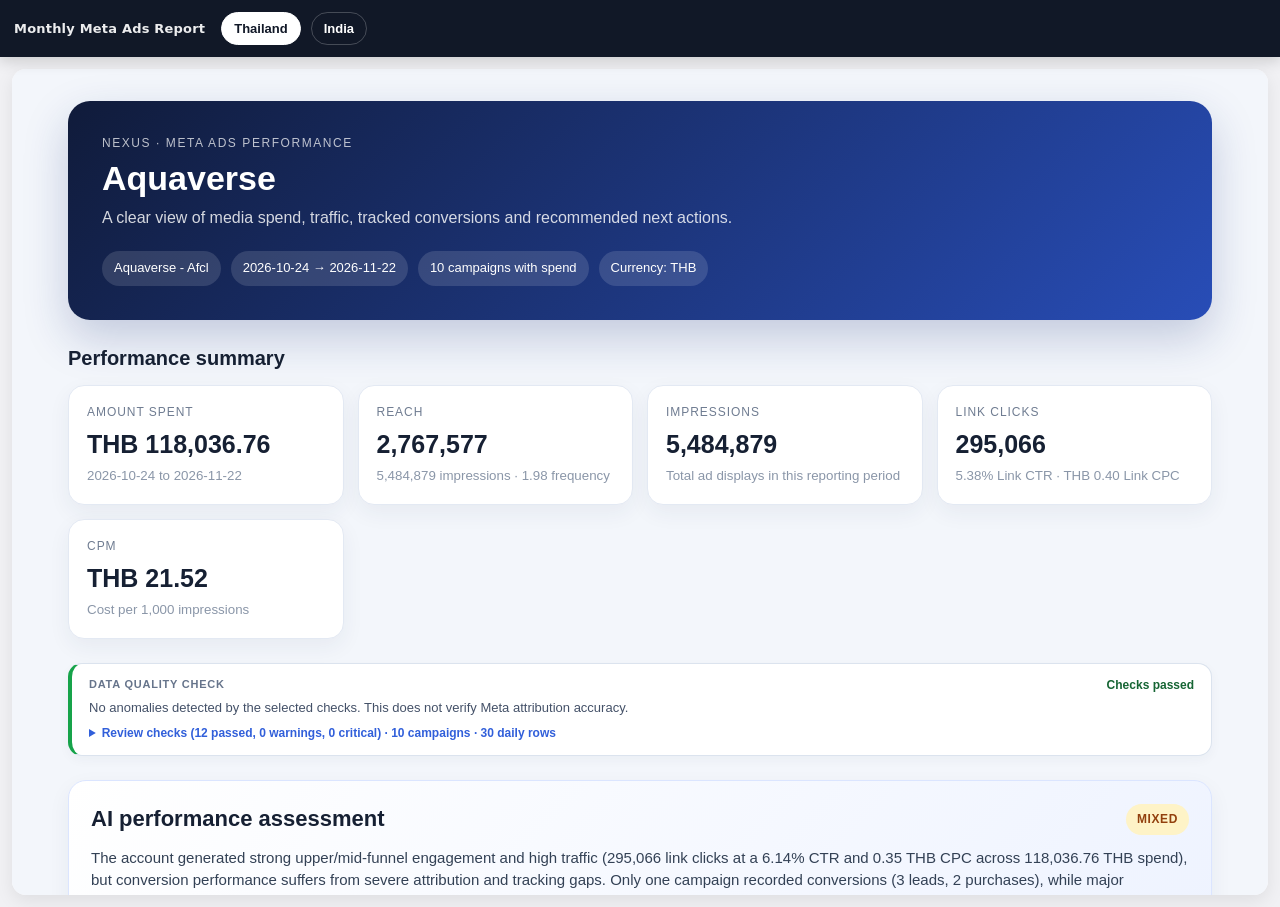
==== commit 62608e54: "Update ads.html" ====
--- a/ads.html
+++ b/ads.html
@@ -1 +1 @@
-<!DOCTYPE html><html lang="en"><head>  <meta charset="UTF-8">  <meta    name="viewport"    content="width=device-width, initial-scale=1.0"  >  <title>Monthly Meta Ads Report</title>  <style>    * {      box-sizing: border-box;    }    html,    body {      margin: 0;      padding: 0;      min-height: 100%;      background: #f1f1f4;      font-family:        system-ui,        -apple-system,        BlinkMacSystemFont,        "Segoe UI",        Roboto,        Arial,        sans-serif;      color: #111827;    }    .topbar {      position: sticky;      top: 0;      z-index: 9999;      display: flex;      align-items: center;      gap: 10px;      padding: 12px 14px;      background: #111827;      box-shadow: 0 4px 14px rgba(0, 0, 0, 0.16);    }    .title {      margin-right: 6px;      color: rgba(255, 255, 255, 0.92);      font-size: 13px;      font-weight: 700;      letter-spacing: 0.2px;    }    .btn {      border: 1px solid rgba(255, 255, 255, 0.22);      background: transparent;      color: #ffffff;      padding: 8px 12px;      border-radius: 999px;      cursor: pointer;      font-size: 13px;      font-weight: 600;      transition:        background 0.2s ease,        color 0.2s ease,        border-color 0.2s ease;    }    .btn:hover {      background: rgba(255, 255, 255, 0.1);    }    .btn.active {      background: #ffffff;      color: #111827;      border-color: #ffffff;    }    .wrap {      padding: 12px;    }    .panel {      display: none;    }    .panel.active {      display: block;    }    iframe {      display: block;      width: 100%;      height: calc(100vh - 74px);      min-height: 700px;      border: 0;      border-radius: 14px;      background: #ffffff;      box-shadow: 0 6px 18px rgba(0, 0, 0, 0.08);    }    .missing {      display: flex;      align-items: center;      justify-content: center;      min-height: 300px;      padding: 30px;      background: #ffffff;      border: 1px dashed #cbd5e1;      border-radius: 14px;      color: #64748b;      text-align: center;    }    @media (max-width: 600px) {      .topbar {        flex-wrap: wrap;      }      .title {        width: 100%;        margin-bottom: 2px;      }      iframe {        height: calc(100vh - 104px);        min-height: 600px;      }    }  </style></head><body>  <div class="topbar">    <div class="title">Monthly Meta Ads Report</div>    <button      class="btn active"      id="btnTH"      type="button"      onclick="showPanel('TH')"    >      Thailand    </button>    <button      class="btn"      id="btnIN"      type="button"      onclick="showPanel('IN')"    >      India    </button>  </div>  <div class="wrap">    <div class="panel active" id="panelTH">      <iframe               title="Thailand Meta Ads Report"               srcdoc="<!DOCTYPE html><html lang=&quot;en&quot;><head><meta charset=&quot;UTF-8&quot;><meta  name=&quot;viewport&quot;  content=&quot;width=device-width, initial-scale=1.0&quot;><title>  Aquaverse Meta Ads Report</title><style>  * {    box-sizing: border-box;  }  body {    margin: 0;    background: #f3f6fb;    color: #162033;    font-family: Inter, Arial, sans-serif;    line-height: 1.45;  }  .page {    max-width: 1180px;    margin: 0 auto;    padding: 32px 18px 60px;  }  .hero {    background: linear-gradient(135deg, #101b3a, #284db7);    color: white;    padding: 34px;    border-radius: 22px;    box-shadow: 0 18px 45px rgba(21, 47, 120, 0.22);  }  .eyebrow {    text-transform: uppercase;    letter-spacing: 0.13em;    font-size: 12px;    opacity: 0.72;  }  .hero h1 {    font-size: 34px;    line-height: 1.1;    margin: 8px 0;  }  .hero p {    margin: 0;    opacity: 0.82;  }  .meta {    display: flex;    flex-wrap: wrap;    gap: 10px;    margin-top: 22px;  }  .pill {    background: rgba(255, 255, 255, 0.13);    padding: 8px 12px;    border-radius: 999px;    font-size: 13px;  }  .section {    margin-top: 24px;  }  .section-title {    font-size: 20px;    margin: 0 0 12px;  }  .cards {    display: grid;    grid-template-columns: repeat(4, minmax(0, 1fr));    gap: 14px;  }  .card {    background: #fff;    border: 1px solid #e3e9f3;    border-radius: 16px;    padding: 18px;    box-shadow: 0 8px 22px rgba(26, 45, 86, 0.06);  }  .card span {    display: block;    color: #6f7c91;    font-size: 12px;    text-transform: uppercase;    letter-spacing: 0.08em;  }  .card strong {    display: block;    font-size: 25px;    margin-top: 5px;  }  .card small {    display: block;    color: #8a96a8;    margin-top: 4px;  }  .insights {    display: grid;    grid-template-columns: repeat(2, minmax(0, 1fr));    gap: 12px;  }  .insight {    background: #fff;    border-left: 4px solid #315fda;    border-radius: 12px;    padding: 15px 17px;    box-shadow: 0 6px 18px rgba(26, 45, 86, 0.05);  }  .insight span {    display: block;    color: #748199;    font-size: 12px;    text-transform: uppercase;    letter-spacing: 0.06em;  }  .insight strong {    display: block;    margin-top: 4px;  }  .panel {    background: #fff;    border: 1px solid #e3e9f3;    border-radius: 16px;    padding: 18px;    box-shadow: 0 8px 22px rgba(26, 45, 86, 0.05);  }  .trend-row {    display: grid;    grid-template-columns: 100px 1fr 100px;    gap: 12px;    align-items: center;    margin: 9px 0;  }  .trend-date,  .trend-value {    font-size: 12px;    color: #66748b;  }  .trend-value {    text-align: right;  }  .trend-track {    height: 10px;    background: #edf1f7;    border-radius: 999px;    overflow: hidden;  }  .trend-fill {    height: 100%;    background: linear-gradient(90deg, #315fda, #6c8cff);    border-radius: 999px;  }  /* Campaign table controls: lightweight client-side search, filtering and sorting. */  .campaign-toolbar {    padding: 16px;    margin-bottom: 12px;    background: #fff;    border: 1px solid #e3e9f3;    border-radius: 16px;    box-shadow: 0 6px 18px rgba(26, 45, 86, 0.04);  }  .campaign-controls {    display: grid;    grid-template-columns: minmax(220px, 2fr) minmax(148px, 1fr) minmax(136px, 0.85fr) minmax(160px, 1.1fr) auto;    gap: 10px;    align-items: end;  }  .campaign-control { display: block; min-width: 0; }  .campaign-control label {    display: block;    margin-bottom: 5px;    color: #64748b;    font-size: 11px;    font-weight: 700;    letter-spacing: 0.025em;  }  .campaign-control input, .campaign-control select {    display: block;    width: 100%;    height: 40px;    padding: 0 12px;    font: inherit;    font-size: 13px;    color: #18233d;    border: 1px solid #ccd7e7;    border-radius: 10px;    background: #fff;  }  .campaign-control input:focus-visible, .campaign-control select:focus-visible,  .campaign-reset:focus-visible {    outline: 3px solid rgba(49, 95, 218, 0.25);    outline-offset: 1px;    border-color: #315fda;  }  .campaign-reset {    height: 40px;    padding: 0 14px;    border: 1px solid #cbd5e1;    border-radius: 10px;    background: #f8fafc;    color: #334155;    font-size: 12px;    font-weight: 700;    cursor: pointer;    white-space: nowrap;  }  .campaign-reset:hover { background: #edf2f9; }  .campaign-toolbar-foot {    display: flex;    justify-content: space-between;    flex-wrap: wrap;    gap: 4px 16px;    margin-top: 10px;    color: #64748b;    font-size: 12px;  }  .campaign-match-count { font-weight: 700; color: #315fda; }  #noCampaignMatches td {    padding: 24px;    text-align: center;    color: #64748b;    background: #f9fbff;  }  #campaignRows tr[hidden] { display: none; }  .table-wrap {    overflow: auto;    background: #fff;    border: 1px solid #e3e9f3;    border-radius: 16px;    box-shadow: 0 8px 22px rgba(26, 45, 86, 0.05);  }  table {    width: 100%;    border-collapse: collapse;    min-width: 1160px;  }  th {    position: sticky;    top: 0;    background: #f7f9fc;    color: #66748b;    text-align: right;    font-size: 11px;    text-transform: uppercase;    letter-spacing: 0.06em;    padding: 13px 11px;    border-bottom: 1px solid #e3e9f3;  }  th:first-child,  td:first-child {    text-align: left;  }  td {    text-align: right;    padding: 13px 11px;    border-bottom: 1px solid #edf1f6;    font-size: 13px;  }  tr:last-child td {    border-bottom: 0;  }  .campaign-name {    font-weight: 700;    max-width: 260px;  }  .campaign-id {    color: #9aa5b5;    font-size: 10px;    margin-top: 3px;  }  .empty {    background: #fff;    border: 1px dashed #cfd8e7;    border-radius: 14px;    padding: 18px;    color: #7a879a;  }  /* Compact Data Quality Check, expanded only on demand. */  .dq-panel {    border: 1px solid #dbe3ee;    border-left: 4px solid #16a34a;    background: #fff;    padding: 13px 17px;    border-radius: 14px;    box-shadow: 0 4px 12px rgba(26, 45, 86, 0.04);  }  .dq-warning { border-left-color: #d97706; }  .dq-critical { border-left-color: #b91c1c; }  .dq-heading { display: flex; align-items: center; justify-content: space-between; flex-wrap: wrap; gap: 8px; }  .dq-label { color: #66748b; font-size: 11px; font-weight: 800; letter-spacing: 0.07em; }  .dq-status { font-size: 12px; font-weight: 700; color: #166534; }  .dq-warning .dq-status { color: #92400e; }  .dq-critical .dq-status { color: #991b1b; }  .dq-overview { margin: 5px 0 7px; color: #445168; font-size: 13px; }  .dq-details summary { cursor: pointer; color: #315fda; font-size: 12px; font-weight: 700; }  .dq-details summary:hover { text-decoration: underline; }  .dq-checks { list-style: none; padding: 7px 0 0; margin: 5px 0 0; }  .dq-check { display: flex; gap: 10px; padding: 10px 1px; border-top: 1px solid #eef2f7; }  .dq-icon { width: 20px; height: 20px; display: inline-flex; align-items: center; justify-content: center;    flex: 0 0 20px; border-radius: 50%; font-size: 12px; font-weight: 800;    background: #dcfce7; color: #166534; }  .dq-check-warning .dq-icon { background: #fef3c7; color: #92400e; }  .dq-check-critical .dq-icon { background: #fee2e2; color: #991b1b; }  .dq-check-info .dq-icon { background: #e8eef9; color: #315fda; }  .dq-check strong { display: block; font-size: 12px; }  .dq-check small { display: block; margin-top: 2px; font-size: 12px; color: #64748b; overflow-wrap: anywhere; }  .note {    font-size: 12px;    color: #7c889b;    margin-top: 14px;  }  /* Tiny hover hint, without introducing an extra dashboard panel. */  .metric-missing {    border-bottom: 1px dotted #9ba8b9;    color: #718096;    cursor: help;    white-space: nowrap;  }  .metric-missing:hover { color: #284db7; }  .footer {    text-align: center;    color: #929daf;    font-size: 12px;    margin-top: 28px;  }  .ai-hero {    background: linear-gradient(135deg, #ffffff, #eef3ff);    border: 1px solid #dbe5ff;    border-radius: 18px;    padding: 22px;    box-shadow: 0 8px 22px rgba(26, 45, 86, 0.06);  }  .ai-header {    display: flex;    align-items: center;    justify-content: space-between;    gap: 16px;    margin-bottom: 12px;  }  .ai-header h2 {    margin: 0;    font-size: 22px;  }  .health {    padding: 7px 11px;    border-radius: 999px;    font-size: 12px;    font-weight: 700;    text-transform: uppercase;    letter-spacing: 0.05em;  }  .health-good {    background: #dcfce7;    color: #166534;  }  .health-mixed {    background: #fef3c7;    color: #92400e;  }  .health-poor {    background: #fee2e2;    color: #991b1b;  }  .health-insufficient_data {    background: #e5e7eb;    color: #4b5563;  }  .ai-summary {    font-size: 15px;    color: #334155;    margin: 0;  }  .action-grid {    display: grid;    grid-template-columns: repeat(2, minmax(0, 1fr));    gap: 14px;  }  .action-card {    background: #fff;    border: 1px solid #e3e9f3;    border-radius: 16px;    padding: 18px;    box-shadow: 0 7px 20px rgba(26, 45, 86, 0.05);  }  .action-card h3 {    margin: 12px 0 8px;    font-size: 16px;  }  .action-card p {    margin: 7px 0;    color: #526077;    font-size: 13px;  }  .action-top {    display: flex;    justify-content: space-between;    align-items: center;  }  .action-number {    display: flex;    align-items: center;    justify-content: center;    width: 28px;    height: 28px;    border-radius: 50%;    background: #eef3ff;    color: #284db7;    font-weight: 800;    font-size: 12px;  }  .priority-badge {    padding: 5px 8px;    border-radius: 999px;    background: #edf1f7;    color: #5f6d84;    font-size: 10px;    font-weight: 700;    text-transform: uppercase;  }  .priority-high {    border-top: 4px solid #dc2626;  }  .priority-medium {    border-top: 4px solid #f59e0b;  }  .priority-low {    border-top: 4px solid #16a34a;  }  .finding-grid {    display: grid;    grid-template-columns: repeat(2, minmax(0, 1fr));    gap: 14px;  }  .finding {    background: #fff;    border: 1px solid #e3e9f3;    border-radius: 16px;    padding: 18px;  }  .finding.positive {    border-left: 5px solid #16a34a;  }  .finding.negative {    border-left: 5px solid #dc2626;  }  .finding h3 {    margin: 0 0 8px;    font-size: 16px;  }  .finding p {    margin: 0 0 10px;    color: #526077;  }  .evidence,  .recommendation {    font-size: 13px;    margin-top: 7px;    color: #445168;  }  .budget-row {    display: grid;    grid-template-columns: 1fr 40px 1fr;    gap: 12px;    align-items: center;    background: #fff;    border: 1px solid #e3e9f3;    border-radius: 16px;    padding: 17px;    margin-bottom: 12px;  }  .budget-row span {    display: block;    color: #8490a3;    font-size: 11px;    text-transform: uppercase;    letter-spacing: 0.06em;  }  .budget-row strong {    display: block;    margin-top: 4px;  }  .budget-row p {    grid-column: 1 / -1;    margin: 2px 0 0;    color: #59677d;    font-size: 13px;  }  .budget-arrow {    text-align: center;    font-size: 22px;    color: #315fda;  }  .test-grid {    display: grid;    grid-template-columns: repeat(3, minmax(0, 1fr));    gap: 14px;  }  .test-card {    background: #fff;    border: 1px solid #e3e9f3;    border-radius: 16px;    padding: 18px;  }  .test-index {    font-size: 10px;    text-transform: uppercase;    letter-spacing: 0.08em;    color: #315fda;    font-weight: 800;  }  .test-card h3 {    margin: 7px 0 10px;    font-size: 16px;  }  .test-card p {    font-size: 13px;    color: #526077;    margin: 7px 0;  }  .tracking-list {    margin: 0;    padding-left: 20px;  }  .tracking-list li {    margin: 8px 0;    color: #526077;  }  .final-recommendation {    background: #101b3a;    color: #fff;    border-radius: 18px;    padding: 22px;    font-size: 15px;  }  .warning {    margin-top: 12px;    padding: 11px 13px;    border-radius: 10px;    background: #fff4e5;    color: #8a5200;    font-size: 12px;  }  @media (max-width: 1100px) {    .campaign-controls {      grid-template-columns: repeat(2, minmax(0, 1fr));    }    .campaign-reset { grid-column: 1 / -1; justify-self: start; }  }  @media (max-width: 560px) {    .campaign-controls { grid-template-columns: 1fr; }    .campaign-reset { grid-column: auto; justify-self: stretch; }  }  @media (max-width: 850px) {    .cards {      grid-template-columns: repeat(2, minmax(0, 1fr));    }    .insights,    .action-grid,    .finding-grid {      grid-template-columns: 1fr;    }    .test-grid {      grid-template-columns: 1fr;    }    .hero h1 {      font-size: 27px;    }  }  @media (max-width: 520px) {    .cards {      grid-template-columns: 1fr;    }    .hero {      padding: 25px;    }    .trend-row {      grid-template-columns: 76px 1fr 82px;    }    .budget-row {      grid-template-columns: 1fr;    }    .budget-arrow {      transform: rotate(90deg);    }    .ai-header {      align-items: flex-start;      flex-direction: column;    }  }</style></head><body><div class=&quot;page&quot;>  <section class=&quot;hero&quot;>    <div class=&quot;eyebrow&quot;>      Nexus      · Meta Ads Performance    </div>    <h1>      Aquaverse    </h1>    <p>      A clear view of media spend, traffic, tracked      conversions and recommended next actions.    </p>    <div class=&quot;meta&quot;>      <span class=&quot;pill&quot;>        Aquaverse - Afcl      </span>      <span class=&quot;pill&quot;>        2026-10-23        →        2026-11-21      </span>      <span class=&quot;pill&quot;>        10 campaigns with spend      </span>      <span class=&quot;pill&quot;>        Currency: THB      </span>    </div>  </section>  <section class=&quot;section&quot;>    <h2 class=&quot;section-title&quot;>      Performance summary    </h2>    <div class=&quot;cards&quot;>      <div class=&quot;card&quot;>        <span>Amount spent</span>        <strong>THB 122,675.50</strong>        <small>          2026-10-23          to          2026-11-21        </small>      </div>      <div class=&quot;card&quot;>        <span>Reach</span>        <strong>2,830,671</strong>        <small>          5,668,574 impressions          ·          2.00 frequency        </small>      </div>      <div class=&quot;card&quot;>        <span>Impressions</span>        <strong>5,668,574</strong>        <small>Total ad displays in this reporting period</small>      </div>      <div class=&quot;card&quot;>        <span>Link clicks</span>        <strong>311,078</strong>        <small>          5.49% Link CTR          ·          THB 0.39 Link CPC        </small>      </div>      <div class=&quot;card&quot;>        <span>CPM</span>        <strong>THB 21.64</strong>        <small>Cost per 1,000 impressions</small>      </div>    </div>  </section>    <section class=&quot;section&quot; aria-label=&quot;Data quality check&quot;>    <div class=&quot;dq-panel dq-pass&quot;>      <div class=&quot;dq-heading&quot;>        <span class=&quot;dq-label&quot;>DATA QUALITY CHECK</span>        <span class=&quot;dq-status&quot;>Checks passed</span>      </div>      <p class=&quot;dq-overview&quot;>No anomalies detected by the selected checks. This does not verify Meta attribution accuracy.</p>      <details class=&quot;dq-details&quot;>        <summary>Review checks (12 passed, 0 warnings, 0 critical) · 10 campaigns · 30 daily rows</summary>        <ul class=&quot;dq-checks&quot;><li class=&quot;dq-check dq-check-pass&quot;>    <span class=&quot;dq-icon&quot; aria-hidden=&quot;true&quot;>✓</span>    <span><strong>Report date range</strong><small>2026-10-23 to 2026-11-21 (30 calendar days).</small></span>  </li><li class=&quot;dq-check dq-check-pass&quot;>    <span class=&quot;dq-icon&quot; aria-hidden=&quot;true&quot;>✓</span>    <span><strong>Account summary response</strong><small>Account spend and impressions are present and numeric.</small></span>  </li><li class=&quot;dq-check dq-check-pass&quot;>    <span class=&quot;dq-icon&quot; aria-hidden=&quot;true&quot;>✓</span>    <span><strong>Campaign response</strong><small>10 campaign rows received.</small></span>  </li><li class=&quot;dq-check dq-check-pass&quot;>    <span class=&quot;dq-icon&quot; aria-hidden=&quot;true&quot;>✓</span>    <span><strong>Campaign pagination</strong><small>No additional campaign page is indicated in this response.</small></span>  </li><li class=&quot;dq-check dq-check-pass&quot;>    <span class=&quot;dq-icon&quot; aria-hidden=&quot;true&quot;>✓</span>    <span><strong>Daily trend response</strong><small>30 daily rows received. Days without delivery may not have a row.</small></span>  </li><li class=&quot;dq-check dq-check-pass&quot;>    <span class=&quot;dq-icon&quot; aria-hidden=&quot;true&quot;>✓</span>    <span><strong>Daily pagination</strong><small>No additional daily page is indicated.</small></span>  </li><li class=&quot;dq-check dq-check-pass&quot;>    <span class=&quot;dq-icon&quot; aria-hidden=&quot;true&quot;>✓</span>    <span><strong>Duplicate campaign identifiers</strong><small>No duplicate non-empty campaign IDs in returned campaign rows.</small></span>  </li><li class=&quot;dq-check dq-check-pass&quot;>    <span class=&quot;dq-icon&quot; aria-hidden=&quot;true&quot;>✓</span>    <span><strong>Metric value integrity</strong><small>No invalid/negative core metrics or obvious reach/click inconsistencies found.</small></span>  </li><li class=&quot;dq-check dq-check-pass&quot;>    <span class=&quot;dq-icon&quot; aria-hidden=&quot;true&quot;>✓</span>    <span><strong>Daily date integrity</strong><small>30 unique reporting dates are inside the selected period. (Zero-delivery days may be omitted.)</small></span>  </li><li class=&quot;dq-check dq-check-pass&quot;>    <span class=&quot;dq-icon&quot; aria-hidden=&quot;true&quot;>✓</span>    <span><strong>Account vs. campaign spend</strong><small>Account: 122,675.5, rows: 122,675.5, difference: 0 (0.00%). Allowed tolerance: max(5 currency units, 2% of account spend).</small></span>  </li><li class=&quot;dq-check dq-check-pass&quot;>    <span class=&quot;dq-icon&quot; aria-hidden=&quot;true&quot;>✓</span>    <span><strong>Account vs. daily spend</strong><small>Account: 122,675.5, rows: 122,675.5, difference: 0 (0.00%). Allowed tolerance: max(5 currency units, 2% of account spend).</small></span>  </li><li class=&quot;dq-check dq-check-info&quot;>    <span class=&quot;dq-icon&quot; aria-hidden=&quot;true&quot;>i</span>    <span><strong>Conversion metric coverage</strong><small>Of 10 campaigns with spend: lead actions available for 1, purchase actions for 2, and purchase value for 1. Missing conversion actions are not proof of zero sales.</small></span>  </li><li class=&quot;dq-check dq-check-pass&quot;>    <span class=&quot;dq-icon&quot; aria-hidden=&quot;true&quot;>✓</span>    <span><strong>AI analysis structure</strong><small>AI recommendations were parsed, but must still be verified against Meta data.</small></span>  </li></ul>      </details>    </div>  </section>  <section class=&quot;section&quot;>    <div class=&quot;ai-hero&quot;>      <div class=&quot;ai-header&quot;>        <h2>AI performance assessment</h2>        <span          class=&quot;health health-mixed&quot;        >          Mixed        </span>      </div>      <p class=&quot;ai-summary&quot;>        Aquaverse spent 122,675.50 THB generating 5,668,574 impressions, 311,078 link clicks, 4 tracked purchases (1,620 THB recorded value), and 3 leads. Traffic engagement is very high overall (6.26% CTR, 0.35 THB CPC), but conversion tracking gaps for outbound marketplace traffic (Lazada/Shopee) and low landing page view completion rates limit direct revenue attribution.      </p>          </div>  </section>  <section class=&quot;section&quot;>    <h2 class=&quot;section-title&quot;>      Priority actions    </h2>    <div class=&quot;action-grid&quot;>                <div class=&quot;action-card priority-high&quot;>            <div class=&quot;action-top&quot;>              <span class=&quot;action-number&quot;>1</span>              <span class=&quot;priority-badge&quot;>                high              </span>            </div>            <h3>              Consolidate Conversion Budget into Top Performing Campaign            </h3>            <p>              <strong>Why:</strong>              Lazada-shopee- Spooky season early bird is the only campaign reaching the minimum results threshold, generating 3 purchases and 3 leads.            </p>            <p>              <strong>Do this:</strong>              Increase daily budget on Lazada-shopee- Spooky season early bird while reducing spend on non-converting traffic campaigns.            </p>          </div>                  <div class=&quot;action-card priority-high&quot;>            <div class=&quot;action-top&quot;>              <span class=&quot;action-number&quot;>2</span>              <span class=&quot;priority-badge&quot;>                high              </span>            </div>            <h3>              Implement Attribution Solutions for Marketplace Campaigns            </h3>            <p>              <strong>Why:</strong>              Claude | TH | Conversions Lazada | 12Jun and Claude | TH | Conversions Shopee | 12Jun spent a combined 30,843.24 THB driving 99,222 link clicks without logging any on-site conversions due to third-party platform tracking loss.            </p>            <p>              <strong>Do this:</strong>              Set up deep-linking with UTM parameters, Meta Conversions API for Marketplaces, or redirect pages with pixel events before sending traffic to Lazada/Shopee.            </p>          </div>                  <div class=&quot;action-card priority-medium&quot;>            <div class=&quot;action-top&quot;>              <span class=&quot;action-number&quot;>3</span>              <span class=&quot;priority-badge&quot;>                medium              </span>            </div>            <h3>              Shift Campaign Optimization from Link Clicks to Landing Page Views / Instant Forms            </h3>            <p>              <strong>Why:</strong>              Across the account, 311,078 link clicks yielded only 120,130 landing page views (~61% drop-off).            </p>            <p>              <strong>Do this:</strong>              Change traffic campaign optimization goals from &amp;#039;Link Clicks&amp;#039; to &amp;#039;Landing Page Views&amp;#039; or test native On-Facebook Lead Forms.            </p>          </div>            </div>  </section>  <section class=&quot;section&quot;>    <h2 class=&quot;section-title&quot;>      What is working    </h2>    <div class=&quot;finding-grid&quot;>                <div class=&quot;finding positive&quot;>            <h3>              Lazada-shopee- Spooky season early bird            </h3>            <p>              Primary driver of account leads and purchases.            </p>            <div class=&quot;evidence&quot;>              <strong>Evidence:</strong>              Spent 16,554.69 THB, generating 3 purchases (1,620 THB tracked value), 3 leads, 6 messaging connection replies, and 10,503 landing page views.            </div>            <div class=&quot;recommendation&quot;>              <strong>Next step:</strong>              Carefully scale budget by 15-20% while monitoring cost per lead and cost per purchase.            </div>          </div>                  <div class=&quot;finding positive&quot;>            <h3>              Claude | TH | Party Goers | Thai | 2026-06-19            </h3>            <p>              Highly efficient traffic and engagement driver.            </p>            <div class=&quot;evidence&quot;>              <strong>Evidence:</strong>              Spent 15,877.07 THB, achieving 80,195 link clicks at the lowest CPC in the account (0.16 THB), an 8.58% CTR, 17,108 LPVs, and 1 purchase.            </div>            <div class=&quot;recommendation&quot;>              <strong>Next step:</strong>              Maintain campaign for top-of-funnel reach, but test retargeting the 17,108 landing page visitors with direct offer ads.            </div>          </div>                  <div class=&quot;finding positive&quot;>            <h3>              Claude | TH | Awareness | 12Jun            </h3>            <p>              Strong brand awareness performance.            </p>            <div class=&quot;evidence&quot;>              <strong>Evidence:</strong>              Spent 11,833.98 THB with an account-leading CTR of 9.37%, 74,273 video views, and a low CPM of 21.18 THB.            </div>            <div class=&quot;recommendation&quot;>              <strong>Next step:</strong>              Keep campaign active for audience building and creative testing.            </div>          </div>            </div>  </section>  <section class=&quot;section&quot;>    <h2 class=&quot;section-title&quot;>      What needs improvement    </h2>    <div class=&quot;finding-grid&quot;>                <div class=&quot;finding negative&quot;>            <h3>              Christmas Early bird            </h3>            <p>              Underperforming engagement and zero lower-funnel results.            </p>            <div class=&quot;evidence&quot;>              <strong>Evidence:</strong>              Spent 8,094.30 THB with a 2.57% CTR (lowest in account), 0.99 THB CPC, 0 purchases, and 0 leads.            </div>            <div class=&quot;recommendation&quot;>              <strong>Recommended change:</strong>              Pause campaign or rebuild creative/copy to improve click-through rates and relevance.            </div>          </div>                  <div class=&quot;finding negative&quot;>            <h3>              Early bird            </h3>            <p>              High landing page traffic without conversion actions.            </p>            <div class=&quot;evidence&quot;>              <strong>Evidence:</strong>              Spent 16,753.22 THB driving 27,210 link clicks and 23,400 landing page views, but produced 0 purchases and 0 leads.            </div>            <div class=&quot;recommendation&quot;>              <strong>Recommended change:</strong>              Reduce budget and audit the destination landing page user experience and call-to-action.            </div>          </div>                  <div class=&quot;finding negative&quot;>            <h3>              Claude | TH | Conversions Lazada | 12Jun &amp;amp; Claude | TH | Conversions Shopee | 12Jun            </h3>            <p>              High outbound spend with zero tracked pixel conversions.            </p>            <div class=&quot;evidence&quot;>              <strong>Evidence:</strong>              Combined spend of 30,843.24 THB yielded 99,222 inline link clicks and 31,630 LPVs, but 0 tracked leads or purchases.            </div>            <div class=&quot;recommendation&quot;>              <strong>Recommended change:</strong>              Reduce spend until attribution links/postback tracking can accurately measure off-site sales.            </div>          </div>            </div>  </section>  <section class=&quot;section&quot;>    <h2 class=&quot;section-title&quot;>      Budget recommendations    </h2>    <div>                <div class=&quot;budget-row&quot;>            <div>              <span>Reduce or take from</span>              <strong>                Early bird (16,753.22 THB spend period)              </strong>            </div>            <div class=&quot;budget-arrow&quot;>→</div>            <div>              <span>Move toward</span>              <strong>                Lazada-shopee- Spooky season early bird              </strong>            </div>            <p>              Reallocate budget from a non-converting traffic campaign into the account&amp;#039;s only verified purchase and lead driver.            </p>          </div>                  <div class=&quot;budget-row&quot;>            <div>              <span>Reduce or take from</span>              <strong>                Christmas Early bird (8,094.30 THB spend period)              </strong>            </div>            <div class=&quot;budget-arrow&quot;>→</div>            <div>              <span>Move toward</span>              <strong>                Claude | TH | Party Goers | Thai | 2026-06-19              </strong>            </div>            <p>              Shift budget from low-CTR creative (2.57%) to high-CTR traffic creative (8.58%, 0.16 THB CPC).            </p>          </div>            </div>  </section>  <section class=&quot;section&quot;>    <h2 class=&quot;section-title&quot;>      Recommended tests    </h2>    <div class=&quot;test-grid&quot;>                <div class=&quot;test-card&quot;>            <span class=&quot;test-index&quot;>              Test 1            </span>            <h3>              Native Meta Lead Ads vs. Outbound Web Landing Page            </h3>            <p>              <strong>Setup:</strong>              Set up an A/B test comparing Instant Lead Forms against direct web link clicks targeting the Party Goers audience.            </p>            <p>              <strong>Success metric:</strong>              Cost per Lead and Lead Completion Rate            </p>          </div>                  <div class=&quot;test-card&quot;>            <span class=&quot;test-index&quot;>              Test 2            </span>            <h3>              Landing Page View Optimization vs. Link Click Optimization            </h3>            <p>              <strong>Setup:</strong>              Duplicate top-performing traffic campaign targeting Party Goers and optimize for Landing Page Views instead of Link Clicks.            </p>            <p>              <strong>Success metric:</strong>              Landing Page View Rate (LPV / Link Clicks) and Cost per LPV            </p>          </div>            </div>  </section>  <section class=&quot;section&quot;>    <h2 class=&quot;section-title&quot;>      Tracking and attribution checks    </h2>    <div class=&quot;panel&quot;>          <ul class=&quot;tracking-list&quot;>      <li>Outbound marketplace campaigns (Lazada/Shopee) cannot record downstream conversion events on Meta&amp;#039;s pixel, obscuring true ROAS.</li><li>Significant drop-off between inline link clicks (311,078) and landing page views (120,130), indicating site loading delays or accidental clicks.</li>    </ul>      </div>  </section>          <section class=&quot;section&quot;>          <h2 class=&quot;section-title&quot;>            Final recommendation          </h2>          <div class=&quot;final-recommendation&quot;>            Capitalize on high account CTRs by fixing tracking on marketplace links, scaling &amp;#039;Lazada-shopee- Spooky season early bird&amp;#039;, and reallocating budget away from non-converting early bird campaigns into landing page view and lead form optimizations.          </div>        </section>        <section class=&quot;section&quot;>    <h2 class=&quot;section-title&quot;>      Standout campaigns    </h2>    <div class=&quot;insights&quot;>                <div class=&quot;insight&quot;>            <span>Highest link CTR</span>            <strong>9.03% · Claude | TH | Awareness | 12Jun</strong>          </div>                  <div class=&quot;insight&quot;>            <span>Lowest link CPC</span>            <strong>THB 0.20 · Claude | TH | Party Goers | Thai | 2026-06-19</strong>          </div>                  <div class=&quot;insight&quot;>            <span>Most leads</span>            <strong>3 · Lazada-shopee- Spooky season early bird</strong>          </div>                  <div class=&quot;insight&quot;>            <span>Best ROAS</span>            <strong>0.10× · Lazada-shopee- Spooky season early bird</strong>          </div>            </div>  </section>  <section class=&quot;section&quot;>    <h2 class=&quot;section-title&quot;>      Daily spend trend    </h2>    <div class=&quot;panel&quot;>            <div class=&quot;trend-row&quot;>        <div class=&quot;trend-date&quot;>          2026-10-23        </div>        <div class=&quot;trend-track&quot;>          <div            class=&quot;trend-fill&quot;            style=&quot;width:96%&quot;          ></div>        </div>        <div class=&quot;trend-value&quot;>          THB 6,864.46        </div>      </div>          <div class=&quot;trend-row&quot;>        <div class=&quot;trend-date&quot;>          2026-10-24        </div>        <div class=&quot;trend-track&quot;>          <div            class=&quot;trend-fill&quot;            style=&quot;width:85%&quot;          ></div>        </div>        <div class=&quot;trend-value&quot;>          THB 6,093.07        </div>      </div>          <div class=&quot;trend-row&quot;>        <div class=&quot;trend-date&quot;>          2026-10-25        </div>        <div class=&quot;trend-track&quot;>          <div            class=&quot;trend-fill&quot;            style=&quot;width:100%&quot;          ></div>        </div>        <div class=&quot;trend-value&quot;>          THB 7,181.32        </div>      </div>          <div class=&quot;trend-row&quot;>        <div class=&quot;trend-date&quot;>          2026-10-26        </div>        <div class=&quot;trend-track&quot;>          <div            class=&quot;trend-fill&quot;            style=&quot;width:92%&quot;          ></div>        </div>        <div class=&quot;trend-value&quot;>          THB 6,612.27        </div>      </div>          <div class=&quot;trend-row&quot;>        <div class=&quot;trend-date&quot;>          2026-10-27        </div>        <div class=&quot;trend-track&quot;>          <div            class=&quot;trend-fill&quot;            style=&quot;width:92%&quot;          ></div>        </div>        <div class=&quot;trend-value&quot;>          THB 6,636.02        </div>      </div>          <div class=&quot;trend-row&quot;>        <div class=&quot;trend-date&quot;>          2026-10-28        </div>        <div class=&quot;trend-track&quot;>          <div            class=&quot;trend-fill&quot;            style=&quot;width:77%&quot;          ></div>        </div>        <div class=&quot;trend-value&quot;>          THB 5,530.81        </div>      </div>          <div class=&quot;trend-row&quot;>        <div class=&quot;trend-date&quot;>          2026-10-29        </div>        <div class=&quot;trend-track&quot;>          <div            class=&quot;trend-fill&quot;            style=&quot;width:63%&quot;          ></div>        </div>        <div class=&quot;trend-value&quot;>          THB 4,503.88        </div>      </div>          <div class=&quot;trend-row&quot;>        <div class=&quot;trend-date&quot;>          2026-10-30        </div>        <div class=&quot;trend-track&quot;>          <div            class=&quot;trend-fill&quot;            style=&quot;width:66%&quot;          ></div>        </div>        <div class=&quot;trend-value&quot;>          THB 4,706.43        </div>      </div>          <div class=&quot;trend-row&quot;>        <div class=&quot;trend-date&quot;>          2026-10-31        </div>        <div class=&quot;trend-track&quot;>          <div            class=&quot;trend-fill&quot;            style=&quot;width:50%&quot;          ></div>        </div>        <div class=&quot;trend-value&quot;>          THB 3,577.53        </div>      </div>          <div class=&quot;trend-row&quot;>        <div class=&quot;trend-date&quot;>          2026-11-01        </div>        <div class=&quot;trend-track&quot;>          <div            class=&quot;trend-fill&quot;            style=&quot;width:67%&quot;          ></div>        </div>        <div class=&quot;trend-value&quot;>          THB 4,846.88        </div>      </div>          <div class=&quot;trend-row&quot;>        <div class=&quot;trend-date&quot;>          2026-11-02        </div>        <div class=&quot;trend-track&quot;>          <div            class=&quot;trend-fill&quot;            style=&quot;width:58%&quot;          ></div>        </div>        <div class=&quot;trend-value&quot;>          THB 4,170.26        </div>      </div>          <div class=&quot;trend-row&quot;>        <div class=&quot;trend-date&quot;>          2026-11-03        </div>        <div class=&quot;trend-track&quot;>          <div            class=&quot;trend-fill&quot;            style=&quot;width:69%&quot;          ></div>        </div>        <div class=&quot;trend-value&quot;>          THB 4,960.03        </div>      </div>          <div class=&quot;trend-row&quot;>        <div class=&quot;trend-date&quot;>          2026-11-04        </div>        <div class=&quot;trend-track&quot;>          <div            class=&quot;trend-fill&quot;            style=&quot;width:64%&quot;          ></div>        </div>        <div class=&quot;trend-value&quot;>          THB 4,606.63        </div>      </div>          <div class=&quot;trend-row&quot;>        <div class=&quot;trend-date&quot;>          2026-11-05        </div>        <div class=&quot;trend-track&quot;>          <div            class=&quot;trend-fill&quot;            style=&quot;width:65%&quot;          ></div>        </div>        <div class=&quot;trend-value&quot;>          THB 4,640.94        </div>      </div>          <div class=&quot;trend-row&quot;>        <div class=&quot;trend-date&quot;>          2026-11-06        </div>        <div class=&quot;trend-track&quot;>          <div            class=&quot;trend-fill&quot;            style=&quot;width:59%&quot;          ></div>        </div>        <div class=&quot;trend-value&quot;>          THB 4,201.67        </div>      </div>          <div class=&quot;trend-row&quot;>        <div class=&quot;trend-date&quot;>          2026-11-07        </div>        <div class=&quot;trend-track&quot;>          <div            class=&quot;trend-fill&quot;            style=&quot;width:48%&quot;          ></div>        </div>        <div class=&quot;trend-value&quot;>          THB 3,469.69        </div>      </div>          <div class=&quot;trend-row&quot;>        <div class=&quot;trend-date&quot;>          2026-11-08        </div>        <div class=&quot;trend-track&quot;>          <div            class=&quot;trend-fill&quot;            style=&quot;width:60%&quot;          ></div>        </div>        <div class=&quot;trend-value&quot;>          THB 4,342.02        </div>      </div>          <div class=&quot;trend-row&quot;>        <div class=&quot;trend-date&quot;>          2026-11-09        </div>        <div class=&quot;trend-track&quot;>          <div            class=&quot;trend-fill&quot;            style=&quot;width:53%&quot;          ></div>        </div>        <div class=&quot;trend-value&quot;>          THB 3,800.94        </div>      </div>          <div class=&quot;trend-row&quot;>        <div class=&quot;trend-date&quot;>          2026-11-10        </div>        <div class=&quot;trend-track&quot;>          <div            class=&quot;trend-fill&quot;            style=&quot;width:48%&quot;          ></div>        </div>        <div class=&quot;trend-value&quot;>          THB 3,441.36        </div>      </div>          <div class=&quot;trend-row&quot;>        <div class=&quot;trend-date&quot;>          2026-11-11        </div>        <div class=&quot;trend-track&quot;>          <div            class=&quot;trend-fill&quot;            style=&quot;width:47%&quot;          ></div>        </div>        <div class=&quot;trend-value&quot;>          THB 3,389.28        </div>      </div>          <div class=&quot;trend-row&quot;>        <div class=&quot;trend-date&quot;>          2026-11-12        </div>        <div class=&quot;trend-track&quot;>          <div            class=&quot;trend-fill&quot;            style=&quot;width:51%&quot;          ></div>        </div>        <div class=&quot;trend-value&quot;>          THB 3,675.13        </div>      </div>          <div class=&quot;trend-row&quot;>        <div class=&quot;trend-date&quot;>          2026-11-13        </div>        <div class=&quot;trend-track&quot;>          <div            class=&quot;trend-fill&quot;            style=&quot;width:50%&quot;          ></div>        </div>        <div class=&quot;trend-value&quot;>          THB 3,565.76        </div>      </div>          <div class=&quot;trend-row&quot;>        <div class=&quot;trend-date&quot;>          2026-11-14        </div>        <div class=&quot;trend-track&quot;>          <div            class=&quot;trend-fill&quot;            style=&quot;width:39%&quot;          ></div>        </div>        <div class=&quot;trend-value&quot;>          THB 2,822.40        </div>      </div>          <div class=&quot;trend-row&quot;>        <div class=&quot;trend-date&quot;>          2026-11-15        </div>        <div class=&quot;trend-track&quot;>          <div            class=&quot;trend-fill&quot;            style=&quot;width:50%&quot;          ></div>        </div>        <div class=&quot;trend-value&quot;>          THB 3,622.00        </div>      </div>          <div class=&quot;trend-row&quot;>        <div class=&quot;trend-date&quot;>          2026-11-16        </div>        <div class=&quot;trend-track&quot;>          <div            class=&quot;trend-fill&quot;            style=&quot;width:45%&quot;          ></div>        </div>        <div class=&quot;trend-value&quot;>          THB 3,264.05        </div>      </div>          <div class=&quot;trend-row&quot;>        <div class=&quot;trend-date&quot;>          2026-11-17        </div>        <div class=&quot;trend-track&quot;>          <div            class=&quot;trend-fill&quot;            style=&quot;width:25%&quot;          ></div>        </div>        <div class=&quot;trend-value&quot;>          THB 1,801.09        </div>      </div>          <div class=&quot;trend-row&quot;>        <div class=&quot;trend-date&quot;>          2026-11-18        </div>        <div class=&quot;trend-track&quot;>          <div            class=&quot;trend-fill&quot;            style=&quot;width:20%&quot;          ></div>        </div>        <div class=&quot;trend-value&quot;>          THB 1,416.23        </div>      </div>          <div class=&quot;trend-row&quot;>        <div class=&quot;trend-date&quot;>          2026-11-19        </div>        <div class=&quot;trend-track&quot;>          <div            class=&quot;trend-fill&quot;            style=&quot;width:25%&quot;          ></div>        </div>        <div class=&quot;trend-value&quot;>          THB 1,787.97        </div>      </div>          <div class=&quot;trend-row&quot;>        <div class=&quot;trend-date&quot;>          2026-11-20        </div>        <div class=&quot;trend-track&quot;>          <div            class=&quot;trend-fill&quot;            style=&quot;width:22%&quot;          ></div>        </div>        <div class=&quot;trend-value&quot;>          THB 1,582.81        </div>      </div>          <div class=&quot;trend-row&quot;>        <div class=&quot;trend-date&quot;>          2026-11-21        </div>        <div class=&quot;trend-track&quot;>          <div            class=&quot;trend-fill&quot;            style=&quot;width:22%&quot;          ></div>        </div>        <div class=&quot;trend-value&quot;>          THB 1,562.57        </div>      </div>        </div>  </section>  <section class=&quot;section&quot;>    <h2 class=&quot;section-title&quot;>      Campaign breakdown    </h2>    <div class=&quot;campaign-toolbar&quot; id=&quot;campaignToolbar&quot;>      <div class=&quot;campaign-controls&quot;>        <div class=&quot;campaign-control&quot;>          <label for=&quot;campaignSearch&quot;>Search campaign</label>          <input id=&quot;campaignSearch&quot; type=&quot;search&quot; placeholder=&quot;Name or campaign ID&quot; autocomplete=&quot;off&quot; />        </div>        <div class=&quot;campaign-control&quot;>          <label for=&quot;campaignResults&quot;>Tracked results</label>          <select id=&quot;campaignResults&quot;>            <option value=&quot;all&quot;>All campaigns</option>            <option value=&quot;any&quot;>Leads or purchases &amp;gt; 0</option>            <option value=&quot;leads&quot;>Leads &amp;gt; 0</option>            <option value=&quot;purchases&quot;>Purchases &amp;gt; 0</option>            <option value=&quot;missing&quot;>No lead/purchase metrics</option>          </select>        </div>        <div class=&quot;campaign-control&quot;>          <label for=&quot;campaignSpend&quot;>Spend</label>          <select id=&quot;campaignSpend&quot;>            <option value=&quot;all&quot;>All spend</option>            <option value=&quot;spending&quot;>Spent &amp;gt; 0</option>            <option value=&quot;no-spend&quot;>No spend</option>          </select>        </div>        <div class=&quot;campaign-control&quot;>          <label for=&quot;campaignSort&quot;>Sort by</label>          <select id=&quot;campaignSort&quot;>            <option value=&quot;spend-desc&quot;>Spend: highest</option>            <option value=&quot;spend-asc&quot;>Spend: lowest</option>            <option value=&quot;ctr-desc&quot;>Link CTR: highest</option>            <option value=&quot;cpc-asc&quot;>Link CPC: lowest</option>            <option value=&quot;leads-desc&quot;>Leads: highest</option>            <option value=&quot;purchases-desc&quot;>Purchases: highest</option>          </select>        </div>        <button type=&quot;button&quot; class=&quot;campaign-reset&quot; id=&quot;campaignReset&quot;>Clear filters</button>      </div>      <div class=&quot;campaign-toolbar-foot&quot;>        <span id=&quot;campaignMatchCount&quot; class=&quot;campaign-match-count&quot; role=&quot;status&quot; aria-live=&quot;polite&quot;>Showing 10 of 10 campaigns</span>        <span>Filters apply to this table only; account totals stay unchanged.</span>      </div>    </div>    <div class=&quot;table-wrap&quot;>      <table>        <thead>          <tr>            <th>Campaign</th>            <th>Spend</th>            <th>Reach</th>            <th>Impressions</th>            <th>Link clicks</th>            <th>Link CTR</th>            <th>Link CPC</th>            <th>Leads</th>            <th>CPL</th>            <th>Purchases</th>            <th>Revenue</th>            <th>ROAS</th>          </tr>        </thead>        <tbody id=&quot;campaignRows&quot;>                <tr        data-campaign-search=&quot;Claude | TH | Conversions Lazada | 12Jun 120248860520190203&quot;        data-spend=&quot;17680.31&quot;        data-ctr=&quot;4.541319634472197&quot;        data-cpc=&quot;0.3580967330322241&quot;        data-leads=&quot;&quot;        data-purchases=&quot;&quot;      >        <td>          <div class=&quot;campaign-name&quot;>            Claude | TH | Conversions Lazada | 12Jun          </div>          <div class=&quot;campaign-id&quot;>            120248860520190203          </div>        </td>        <td>THB 17,680.31</td>        <td>572,190</td>        <td>1,087,195</td>        <td>49,373</td>        <td>4.54%</td>        <td>THB 0.36</td>        <td><span class=&quot;metric-missing&quot; role=&quot;img&quot; aria-label=&quot;No lead action value returned by Meta API; this does not prove zero leads.&quot; title=&quot;No lead action value returned by Meta API; this does not prove zero leads.&quot;>—</span></td>        <td><span class=&quot;metric-missing&quot; role=&quot;img&quot; aria-label=&quot;Cost per lead cannot be calculated because positive tracked lead results are unavailable.&quot; title=&quot;Cost per lead cannot be calculated because positive tracked lead results are unavailable.&quot;>—</span></td>        <td><span class=&quot;metric-missing&quot; role=&quot;img&quot; aria-label=&quot;No purchase action value returned by Meta API; this does not prove zero sales.&quot; title=&quot;No purchase action value returned by Meta API; this does not prove zero sales.&quot;>—</span></td>        <td><span class=&quot;metric-missing&quot; role=&quot;img&quot; aria-label=&quot;No purchase value returned by Meta API.&quot; title=&quot;No purchase value returned by Meta API.&quot;>—</span></td>        <td><span class=&quot;metric-missing&quot; role=&quot;img&quot; aria-label=&quot;ROAS cannot be calculated because purchase value or a valid spend denominator is unavailable.&quot; title=&quot;ROAS cannot be calculated because purchase value or a valid spend denominator is unavailable.&quot;>—</span></td>      </tr>          <tr        data-campaign-search=&quot;Early bird 120252083337610203&quot;        data-spend=&quot;16753.22&quot;        data-ctr=&quot;6.56776797265723&quot;        data-cpc=&quot;0.6157008452774716&quot;        data-leads=&quot;&quot;        data-purchases=&quot;&quot;      >        <td>          <div class=&quot;campaign-name&quot;>            Early bird          </div>          <div class=&quot;campaign-id&quot;>            120252083337610203          </div>        </td>        <td>THB 16,753.22</td>        <td>265,307</td>        <td>414,296</td>        <td>27,210</td>        <td>6.57%</td>        <td>THB 0.62</td>        <td><span class=&quot;metric-missing&quot; role=&quot;img&quot; aria-label=&quot;No lead action value returned by Meta API; this does not prove zero leads.&quot; title=&quot;No lead action value returned by Meta API; this does not prove zero leads.&quot;>—</span></td>        <td><span class=&quot;metric-missing&quot; role=&quot;img&quot; aria-label=&quot;Cost per lead cannot be calculated because positive tracked lead results are unavailable.&quot; title=&quot;Cost per lead cannot be calculated because positive tracked lead results are unavailable.&quot;>—</span></td>        <td><span class=&quot;metric-missing&quot; role=&quot;img&quot; aria-label=&quot;No purchase action value returned by Meta API; this does not prove zero sales.&quot; title=&quot;No purchase action value returned by Meta API; this does not prove zero sales.&quot;>—</span></td>        <td><span class=&quot;metric-missing&quot; role=&quot;img&quot; aria-label=&quot;No purchase value returned by Meta API.&quot; title=&quot;No purchase value returned by Meta API.&quot;>—</span></td>        <td><span class=&quot;metric-missing&quot; role=&quot;img&quot; aria-label=&quot;ROAS cannot be calculated because purchase value or a valid spend denominator is unavailable.&quot; title=&quot;ROAS cannot be calculated because purchase value or a valid spend denominator is unavailable.&quot;>—</span></td>      </tr>          <tr        data-campaign-search=&quot;Lazada-shopee- Spooky season early bird 120251908354640203&quot;        data-spend=&quot;16554.69&quot;        data-ctr=&quot;2.6439053294381045&quot;        data-cpc=&quot;1.174091489361702&quot;        data-leads=&quot;3&quot;        data-purchases=&quot;3&quot;      >        <td>          <div class=&quot;campaign-name&quot;>            Lazada-shopee- Spooky season early bird          </div>          <div class=&quot;campaign-id&quot;>            120251908354640203          </div>        </td>        <td>THB 16,554.69</td>        <td>254,340</td>        <td>533,302</td>        <td>14,100</td>        <td>2.64%</td>        <td>THB 1.17</td>        <td>3</td>        <td>THB 5,518.23</td>        <td>3</td>        <td>THB 1,620.00</td>        <td>0.10×</td>      </tr>          <tr        data-campaign-search=&quot;Claude | TH | Party Goers | Thai | 2026-06-19 120249416030280203&quot;        data-spend=&quot;15877.07&quot;        data-ctr=&quot;7.0022789385909&quot;        data-cpc=&quot;0.19798079680778102&quot;        data-leads=&quot;&quot;        data-purchases=&quot;1&quot;      >        <td>          <div class=&quot;campaign-name&quot;>            Claude | TH | Party Goers | Thai | 2026-06-19          </div>          <div class=&quot;campaign-id&quot;>            120249416030280203          </div>        </td>        <td>THB 15,877.07</td>        <td>671,427</td>        <td>1,145,270</td>        <td>80,195</td>        <td>7.00%</td>        <td>THB 0.20</td>        <td><span class=&quot;metric-missing&quot; role=&quot;img&quot; aria-label=&quot;No lead action value returned by Meta API; this does not prove zero leads.&quot; title=&quot;No lead action value returned by Meta API; this does not prove zero leads.&quot;>—</span></td>        <td><span class=&quot;metric-missing&quot; role=&quot;img&quot; aria-label=&quot;Cost per lead cannot be calculated because positive tracked lead results are unavailable.&quot; title=&quot;Cost per lead cannot be calculated because positive tracked lead results are unavailable.&quot;>—</span></td>        <td>1</td>        <td><span class=&quot;metric-missing&quot; role=&quot;img&quot; aria-label=&quot;No purchase value returned by Meta API.&quot; title=&quot;No purchase value returned by Meta API.&quot;>—</span></td>        <td><span class=&quot;metric-missing&quot; role=&quot;img&quot; aria-label=&quot;ROAS cannot be calculated because purchase value or a valid spend denominator is unavailable.&quot; title=&quot;ROAS cannot be calculated because purchase value or a valid spend denominator is unavailable.&quot;>—</span></td>      </tr>          <tr        data-campaign-search=&quot;Claude | TH | Conversions Shopee | 12Jun 120248860545320203&quot;        data-spend=&quot;13162.93&quot;        data-ctr=&quot;5.691031849867911&quot;        data-cpc=&quot;0.2640560492687918&quot;        data-leads=&quot;&quot;        data-purchases=&quot;&quot;      >        <td>          <div class=&quot;campaign-name&quot;>            Claude | TH | Conversions Shopee | 12Jun          </div>          <div class=&quot;campaign-id&quot;>            120248860545320203          </div>        </td>        <td>THB 13,162.93</td>        <td>559,904</td>        <td>875,922</td>        <td>49,849</td>        <td>5.69%</td>        <td>THB 0.26</td>        <td><span class=&quot;metric-missing&quot; role=&quot;img&quot; aria-label=&quot;No lead action value returned by Meta API; this does not prove zero leads.&quot; title=&quot;No lead action value returned by Meta API; this does not prove zero leads.&quot;>—</span></td>        <td><span class=&quot;metric-missing&quot; role=&quot;img&quot; aria-label=&quot;Cost per lead cannot be calculated because positive tracked lead results are unavailable.&quot; title=&quot;Cost per lead cannot be calculated because positive tracked lead results are unavailable.&quot;>—</span></td>        <td><span class=&quot;metric-missing&quot; role=&quot;img&quot; aria-label=&quot;No purchase action value returned by Meta API; this does not prove zero sales.&quot; title=&quot;No purchase action value returned by Meta API; this does not prove zero sales.&quot;>—</span></td>        <td><span class=&quot;metric-missing&quot; role=&quot;img&quot; aria-label=&quot;No purchase value returned by Meta API.&quot; title=&quot;No purchase value returned by Meta API.&quot;>—</span></td>        <td><span class=&quot;metric-missing&quot; role=&quot;img&quot; aria-label=&quot;ROAS cannot be calculated because purchase value or a valid spend denominator is unavailable.&quot; title=&quot;ROAS cannot be calculated because purchase value or a valid spend denominator is unavailable.&quot;>—</span></td>      </tr>          <tr        data-campaign-search=&quot;Claude | TH | Awareness | 12Jun 120248860625900203&quot;        data-spend=&quot;11833.98&quot;        data-ctr=&quot;9.034150287031338&quot;        data-cpc=&quot;0.23440586312766168&quot;        data-leads=&quot;&quot;        data-purchases=&quot;&quot;      >        <td>          <div class=&quot;campaign-name&quot;>            Claude | TH | Awareness | 12Jun          </div>          <div class=&quot;campaign-id&quot;>            120248860625900203          </div>        </td>        <td>THB 11,833.98</td>        <td>336,811</td>        <td>558,824</td>        <td>50,485</td>        <td>9.03%</td>        <td>THB 0.23</td>        <td><span class=&quot;metric-missing&quot; role=&quot;img&quot; aria-label=&quot;No lead action value returned by Meta API; this does not prove zero leads.&quot; title=&quot;No lead action value returned by Meta API; this does not prove zero leads.&quot;>—</span></td>        <td><span class=&quot;metric-missing&quot; role=&quot;img&quot; aria-label=&quot;Cost per lead cannot be calculated because positive tracked lead results are unavailable.&quot; title=&quot;Cost per lead cannot be calculated because positive tracked lead results are unavailable.&quot;>—</span></td>        <td><span class=&quot;metric-missing&quot; role=&quot;img&quot; aria-label=&quot;No purchase action value returned by Meta API; this does not prove zero sales.&quot; title=&quot;No purchase action value returned by Meta API; this does not prove zero sales.&quot;>—</span></td>        <td><span class=&quot;metric-missing&quot; role=&quot;img&quot; aria-label=&quot;No purchase value returned by Meta API.&quot; title=&quot;No purchase value returned by Meta API.&quot;>—</span></td>        <td><span class=&quot;metric-missing&quot; role=&quot;img&quot; aria-label=&quot;ROAS cannot be calculated because purchase value or a valid spend denominator is unavailable.&quot; title=&quot;ROAS cannot be calculated because purchase value or a valid spend denominator is unavailable.&quot;>—</span></td>      </tr>          <tr        data-campaign-search=&quot;Party 120252591401480203&quot;        data-spend=&quot;10440.92&quot;        data-ctr=&quot;6.350445259298062&quot;        data-cpc=&quot;0.4306244328961478&quot;        data-leads=&quot;&quot;        data-purchases=&quot;&quot;      >        <td>          <div class=&quot;campaign-name&quot;>            Party          </div>          <div class=&quot;campaign-id&quot;>            120252591401480203          </div>        </td>        <td>THB 10,440.92</td>        <td>249,082</td>        <td>381,800</td>        <td>24,246</td>        <td>6.35%</td>        <td>THB 0.43</td>        <td><span class=&quot;metric-missing&quot; role=&quot;img&quot; aria-label=&quot;No lead action value returned by Meta API; this does not prove zero leads.&quot; title=&quot;No lead action value returned by Meta API; this does not prove zero leads.&quot;>—</span></td>        <td><span class=&quot;metric-missing&quot; role=&quot;img&quot; aria-label=&quot;Cost per lead cannot be calculated because positive tracked lead results are unavailable.&quot; title=&quot;Cost per lead cannot be calculated because positive tracked lead results are unavailable.&quot;>—</span></td>        <td><span class=&quot;metric-missing&quot; role=&quot;img&quot; aria-label=&quot;No purchase action value returned by Meta API; this does not prove zero sales.&quot; title=&quot;No purchase action value returned by Meta API; this does not prove zero sales.&quot;>—</span></td>        <td><span class=&quot;metric-missing&quot; role=&quot;img&quot; aria-label=&quot;No purchase value returned by Meta API.&quot; title=&quot;No purchase value returned by Meta API.&quot;>—</span></td>        <td><span class=&quot;metric-missing&quot; role=&quot;img&quot; aria-label=&quot;ROAS cannot be calculated because purchase value or a valid spend denominator is unavailable.&quot; title=&quot;ROAS cannot be calculated because purchase value or a valid spend denominator is unavailable.&quot;>—</span></td>      </tr>          <tr        data-campaign-search=&quot;Christmas Early bird 120252316930800203&quot;        data-spend=&quot;8094.3&quot;        data-ctr=&quot;2.1779139170936777&quot;        data-cpc=&quot;1.1712197945304588&quot;        data-leads=&quot;&quot;        data-purchases=&quot;&quot;      >        <td>          <div class=&quot;campaign-name&quot;>            Christmas Early bird          </div>          <div class=&quot;campaign-id&quot;>            120252316930800203          </div>        </td>        <td>THB 8,094.30</td>        <td>169,820</td>        <td>317,322</td>        <td>6,911</td>        <td>2.18%</td>        <td>THB 1.17</td>        <td><span class=&quot;metric-missing&quot; role=&quot;img&quot; aria-label=&quot;No lead action value returned by Meta API; this does not prove zero leads.&quot; title=&quot;No lead action value returned by Meta API; this does not prove zero leads.&quot;>—</span></td>        <td><span class=&quot;metric-missing&quot; role=&quot;img&quot; aria-label=&quot;Cost per lead cannot be calculated because positive tracked lead results are unavailable.&quot; title=&quot;Cost per lead cannot be calculated because positive tracked lead results are unavailable.&quot;>—</span></td>        <td><span class=&quot;metric-missing&quot; role=&quot;img&quot; aria-label=&quot;No purchase action value returned by Meta API; this does not prove zero sales.&quot; title=&quot;No purchase action value returned by Meta API; this does not prove zero sales.&quot;>—</span></td>        <td><span class=&quot;metric-missing&quot; role=&quot;img&quot; aria-label=&quot;No purchase value returned by Meta API.&quot; title=&quot;No purchase value returned by Meta API.&quot;>—</span></td>        <td><span class=&quot;metric-missing&quot; role=&quot;img&quot; aria-label=&quot;ROAS cannot be calculated because purchase value or a valid spend denominator is unavailable.&quot; title=&quot;ROAS cannot be calculated because purchase value or a valid spend denominator is unavailable.&quot;>—</span></td>      </tr>          <tr        data-campaign-search=&quot;FB Follow | Thailand | Aquaverse Lifestyle 120246334260560203&quot;        data-spend=&quot;6444.82&quot;        data-ctr=&quot;0.6148473464204455&quot;        data-cpc=&quot;5.546316695352839&quot;        data-leads=&quot;&quot;        data-purchases=&quot;&quot;      >        <td>          <div class=&quot;campaign-name&quot;>            FB Follow | Thailand | Aquaverse Lifestyle          </div>          <div class=&quot;campaign-id&quot;>            120246334260560203          </div>        </td>        <td>THB 6,444.82</td>        <td>158,787</td>        <td>188,990</td>        <td>1,162</td>        <td>0.61%</td>        <td>THB 5.55</td>        <td><span class=&quot;metric-missing&quot; role=&quot;img&quot; aria-label=&quot;No lead action value returned by Meta API; this does not prove zero leads.&quot; title=&quot;No lead action value returned by Meta API; this does not prove zero leads.&quot;>—</span></td>        <td><span class=&quot;metric-missing&quot; role=&quot;img&quot; aria-label=&quot;Cost per lead cannot be calculated because positive tracked lead results are unavailable.&quot; title=&quot;Cost per lead cannot be calculated because positive tracked lead results are unavailable.&quot;>—</span></td>        <td><span class=&quot;metric-missing&quot; role=&quot;img&quot; aria-label=&quot;No purchase action value returned by Meta API; this does not prove zero sales.&quot; title=&quot;No purchase action value returned by Meta API; this does not prove zero sales.&quot;>—</span></td>        <td><span class=&quot;metric-missing&quot; role=&quot;img&quot; aria-label=&quot;No purchase value returned by Meta API.&quot; title=&quot;No purchase value returned by Meta API.&quot;>—</span></td>        <td><span class=&quot;metric-missing&quot; role=&quot;img&quot; aria-label=&quot;ROAS cannot be calculated because purchase value or a valid spend denominator is unavailable.&quot; title=&quot;ROAS cannot be calculated because purchase value or a valid spend denominator is unavailable.&quot;>—</span></td>      </tr>          <tr        data-campaign-search=&quot;Wavepool Party 120252810239600203&quot;        data-spend=&quot;5833.26&quot;        data-ctr=&quot;4.555909038773822&quot;        data-cpc=&quot;0.772924340797668&quot;        data-leads=&quot;&quot;        data-purchases=&quot;&quot;      >        <td>          <div class=&quot;campaign-name&quot;>            Wavepool Party          </div>          <div class=&quot;campaign-id&quot;>            120252810239600203          </div>        </td>        <td>THB 5,833.26</td>        <td>104,978</td>        <td>165,653</td>        <td>7,547</td>        <td>4.56%</td>        <td>THB 0.77</td>        <td><span class=&quot;metric-missing&quot; role=&quot;img&quot; aria-label=&quot;No lead action value returned by Meta API; this does not prove zero leads.&quot; title=&quot;No lead action value returned by Meta API; this does not prove zero leads.&quot;>—</span></td>        <td><span class=&quot;metric-missing&quot; role=&quot;img&quot; aria-label=&quot;Cost per lead cannot be calculated because positive tracked lead results are unavailable.&quot; title=&quot;Cost per lead cannot be calculated because positive tracked lead results are unavailable.&quot;>—</span></td>        <td><span class=&quot;metric-missing&quot; role=&quot;img&quot; aria-label=&quot;No purchase action value returned by Meta API; this does not prove zero sales.&quot; title=&quot;No purchase action value returned by Meta API; this does not prove zero sales.&quot;>—</span></td>        <td><span class=&quot;metric-missing&quot; role=&quot;img&quot; aria-label=&quot;No purchase value returned by Meta API.&quot; title=&quot;No purchase value returned by Meta API.&quot;>—</span></td>        <td><span class=&quot;metric-missing&quot; role=&quot;img&quot; aria-label=&quot;ROAS cannot be calculated because purchase value or a valid spend denominator is unavailable.&quot; title=&quot;ROAS cannot be calculated because purchase value or a valid spend denominator is unavailable.&quot;>—</span></td>      </tr>              <tr id=&quot;noCampaignMatches&quot; hidden><td colspan=&quot;12&quot;>No campaigns match your filters. Try clearing the search or changing the selection.</td></tr>        </tbody>      </table>    </div>    <p class=&quot;note&quot;>      Meta action types may overlap: each lead, purchase, and      message metric uses one preferred action type, never their sum.      A dash means an API metric was not returned; an explicit 0 means      Meta reported zero. Link CTR = inline link clicks / impressions;      Link CPC = spend / inline link clicks (not Meta's all-click CPC).      Marketplace purchases may be under-attributed, and account reach      cannot be calculated by adding campaign reach.    </p>  </section>  <div class=&quot;footer&quot;>    Generated    2026-11-22T05:00:46.493Z    ·    Nexus  </div></div>  <script>    (function () {      var tbody = document.getElementById('campaignRows');      var input = document.getElementById('campaignSearch');      var results = document.getElementById('campaignResults');      var spend = document.getElementById('campaignSpend');      var sort = document.getElementById('campaignSort');      var reset = document.getElementById('campaignReset');      var count = document.getElementById('campaignMatchCount');      var empty = document.getElementById('noCampaignMatches');      if (!tbody || !input || !results || !spend || !sort || !reset || !count || !empty) return;      var rows = Array.from(tbody.querySelectorAll('tr[data-campaign-search]'));      var order = new Map(rows.map(function (row, i) { return [row, i]; }));      function metric(row, name) {        var raw = row.getAttribute('data-' + name);        if (raw === null || raw === '') return null;        var value = Number(raw);        return Number.isFinite(value) ? value : null;      }      function meetsResult(row) {        var lead = metric(row, 'leads');        var purchase = metric(row, 'purchases');        if (results.value === 'any') return (lead !== null &amp;&amp; lead > 0) || (purchase !== null &amp;&amp; purchase > 0);        if (results.value === 'leads') return lead !== null &amp;&amp; lead > 0;        if (results.value === 'purchases') return purchase !== null &amp;&amp; purchase > 0;        if (results.value === 'missing') return lead === null &amp;&amp; purchase === null;        return true;      }      function applyFilters() {        var search = input.value.trim().toLocaleLowerCase();        var visible = [];        var hidden = [];        rows.forEach(function (row) {          var text = (row.getAttribute('data-campaign-search') || '').toLocaleLowerCase();          var cost = metric(row, 'spend');          var validSpend = spend.value === 'all' || (spend.value === 'spending' &amp;&amp; cost !== null &amp;&amp; cost > 0) || (spend.value === 'no-spend' &amp;&amp; cost !== null &amp;&amp; cost === 0);          var match = text.includes(search) &amp;&amp; validSpend &amp;&amp; meetsResult(row);          row.hidden = !match;          (match ? visible : hidden).push(row);        });        var spec = sort.value.split('-');        var key = spec[0];        var desc = spec[1] === 'desc';        visible.sort(function (a, b) {          var aVal = metric(a, key);          var bVal = metric(b, key);          if (aVal === null &amp;&amp; bVal === null) return order.get(a) - order.get(b);          if (aVal === null) return 1;          if (bVal === null) return -1;          if (aVal !== bVal) return (aVal - bVal) * (desc ? -1 : 1);          return order.get(a) - order.get(b);        });        var batch = document.createDocumentFragment();        visible.concat(hidden).forEach(function (row) { batch.appendChild(row); });        tbody.insertBefore(batch, empty);        empty.hidden = visible.length !== 0 || rows.length === 0;        count.textContent = 'Showing ' + visible.length + ' of ' + rows.length + ' campaigns';      }      input.addEventListener('input', applyFilters);      results.addEventListener('change', applyFilters);      spend.addEventListener('change', applyFilters);      sort.addEventListener('change', applyFilters);      reset.addEventListener('click', function () {        input.value = '';        results.value = 'all';        spend.value = 'all';        sort.value = 'spend-desc';        applyFilters();        input.focus();      });      applyFilters();    })();  </script></body></html>"             ></iframe>    </div>    <div class="panel" id="panelIN">      <iframe               title="India Meta Ads Report"               srcdoc="<!DOCTYPE html><html lang=&quot;en&quot;><head><meta charset=&quot;UTF-8&quot;><meta  name=&quot;viewport&quot;  content=&quot;width=device-width, initial-scale=1.0&quot;><title>  Aquaverse Meta Ads Report</title><style>  * {    box-sizing: border-box;  }  body {    margin: 0;    background: #f3f6fb;    color: #162033;    font-family: Inter, Arial, sans-serif;    line-height: 1.45;  }  .page {    max-width: 1180px;    margin: 0 auto;    padding: 32px 18px 60px;  }  .hero {    background: linear-gradient(135deg, #101b3a, #284db7);    color: white;    padding: 34px;    border-radius: 22px;    box-shadow: 0 18px 45px rgba(21, 47, 120, 0.22);  }  .eyebrow {    text-transform: uppercase;    letter-spacing: 0.13em;    font-size: 12px;    opacity: 0.72;  }  .hero h1 {    font-size: 34px;    line-height: 1.1;    margin: 8px 0;  }  .hero p {    margin: 0;    opacity: 0.82;  }  .meta {    display: flex;    flex-wrap: wrap;    gap: 10px;    margin-top: 22px;  }  .pill {    background: rgba(255, 255, 255, 0.13);    padding: 8px 12px;    border-radius: 999px;    font-size: 13px;  }  .section {    margin-top: 24px;  }  .section-title {    font-size: 20px;    margin: 0 0 12px;  }  .cards {    display: grid;    grid-template-columns: repeat(3, minmax(0, 1fr));    gap: 14px;  }  .card {    background: #fff;    border: 1px solid #e3e9f3;    border-radius: 16px;    padding: 18px;    box-shadow: 0 8px 22px rgba(26, 45, 86, 0.06);  }  .card span {    display: block;    color: #6f7c91;    font-size: 12px;    text-transform: uppercase;    letter-spacing: 0.08em;  }  .card strong {    display: block;    font-size: 25px;    margin-top: 5px;  }  .card small {    display: block;    color: #8a96a8;    margin-top: 4px;  }  .insights {    display: grid;    grid-template-columns: repeat(2, minmax(0, 1fr));    gap: 12px;  }  .insight {    background: #fff;    border-left: 4px solid #315fda;    border-radius: 12px;    padding: 15px 17px;    box-shadow: 0 6px 18px rgba(26, 45, 86, 0.05);  }  .insight span {    display: block;    color: #748199;    font-size: 12px;    text-transform: uppercase;    letter-spacing: 0.06em;  }  .insight strong {    display: block;    margin-top: 4px;  }  .panel {    background: #fff;    border: 1px solid #e3e9f3;    border-radius: 16px;    padding: 18px;    box-shadow: 0 8px 22px rgba(26, 45, 86, 0.05);  }  .trend-row {    display: grid;    grid-template-columns: 100px 1fr 100px;    gap: 12px;    align-items: center;    margin: 9px 0;  }  .trend-date,  .trend-value {    font-size: 12px;    color: #66748b;  }  .trend-value {    text-align: right;  }  .trend-track {    height: 10px;    background: #edf1f7;    border-radius: 999px;    overflow: hidden;  }  .trend-fill {    height: 100%;    background: linear-gradient(90deg, #315fda, #6c8cff);    border-radius: 999px;  }  /* Campaign table controls: lightweight client-side search, filtering and sorting. */  .campaign-toolbar {    padding: 16px;    margin-bottom: 12px;    background: #fff;    border: 1px solid #e3e9f3;    border-radius: 16px;    box-shadow: 0 6px 18px rgba(26, 45, 86, 0.04);  }  .campaign-controls {    display: grid;    grid-template-columns: minmax(220px, 2fr) minmax(148px, 1fr) minmax(136px, 0.85fr) minmax(160px, 1.1fr) auto;    gap: 10px;    align-items: end;  }  .campaign-control { display: block; min-width: 0; }  .campaign-control label {    display: block;    margin-bottom: 5px;    color: #64748b;    font-size: 11px;    font-weight: 700;    letter-spacing: 0.025em;  }  .campaign-control input, .campaign-control select {    display: block;    width: 100%;    height: 40px;    padding: 0 12px;    font: inherit;    font-size: 13px;    color: #18233d;    border: 1px solid #ccd7e7;    border-radius: 10px;    background: #fff;  }  .campaign-control input:focus-visible, .campaign-control select:focus-visible,  .campaign-reset:focus-visible {    outline: 3px solid rgba(49, 95, 218, 0.25);    outline-offset: 1px;    border-color: #315fda;  }  .campaign-reset {    height: 40px;    padding: 0 14px;    border: 1px solid #cbd5e1;    border-radius: 10px;    background: #f8fafc;    color: #334155;    font-size: 12px;    font-weight: 700;    cursor: pointer;    white-space: nowrap;  }  .campaign-reset:hover { background: #edf2f9; }  .campaign-toolbar-foot {    display: flex;    justify-content: space-between;    flex-wrap: wrap;    gap: 4px 16px;    margin-top: 10px;    color: #64748b;    font-size: 12px;  }  .campaign-match-count { font-weight: 700; color: #315fda; }  #noCampaignMatches td {    padding: 24px;    text-align: center;    color: #64748b;    background: #f9fbff;  }  #campaignRows tr[hidden] { display: none; }  .table-wrap {    overflow: auto;    background: #fff;    border: 1px solid #e3e9f3;    border-radius: 16px;    box-shadow: 0 8px 22px rgba(26, 45, 86, 0.05);  }  table {    width: 100%;    border-collapse: collapse;    min-width: 1160px;  }  th {    position: sticky;    top: 0;    background: #f7f9fc;    color: #66748b;    text-align: right;    font-size: 11px;    text-transform: uppercase;    letter-spacing: 0.06em;    padding: 13px 11px;    border-bottom: 1px solid #e3e9f3;  }  th:first-child,  td:first-child {    text-align: left;  }  td {    text-align: right;    padding: 13px 11px;    border-bottom: 1px solid #edf1f6;    font-size: 13px;  }  tr:last-child td {    border-bottom: 0;  }  .campaign-name {    font-weight: 700;    max-width: 260px;  }  .campaign-id {    color: #9aa5b5;    font-size: 10px;    margin-top: 3px;  }  .empty {    background: #fff;    border: 1px dashed #cfd8e7;    border-radius: 14px;    padding: 18px;    color: #7a879a;  }  /* Compact Data Quality Check, expanded only on demand. */  .dq-panel {    border: 1px solid #dbe3ee;    border-left: 4px solid #16a34a;    background: #fff;    padding: 13px 17px;    border-radius: 14px;    box-shadow: 0 4px 12px rgba(26, 45, 86, 0.04);  }  .dq-warning { border-left-color: #d97706; }  .dq-critical { border-left-color: #b91c1c; }  .dq-heading { display: flex; align-items: center; justify-content: space-between; flex-wrap: wrap; gap: 8px; }  .dq-label { color: #66748b; font-size: 11px; font-weight: 800; letter-spacing: 0.07em; }  .dq-status { font-size: 12px; font-weight: 700; color: #166534; }  .dq-warning .dq-status { color: #92400e; }  .dq-critical .dq-status { color: #991b1b; }  .dq-overview { margin: 5px 0 7px; color: #445168; font-size: 13px; }  .dq-details summary { cursor: pointer; color: #315fda; font-size: 12px; font-weight: 700; }  .dq-details summary:hover { text-decoration: underline; }  .dq-checks { list-style: none; padding: 7px 0 0; margin: 5px 0 0; }  .dq-check { display: flex; gap: 10px; padding: 10px 1px; border-top: 1px solid #eef2f7; }  .dq-icon { width: 20px; height: 20px; display: inline-flex; align-items: center; justify-content: center;    flex: 0 0 20px; border-radius: 50%; font-size: 12px; font-weight: 800;    background: #dcfce7; color: #166534; }  .dq-check-warning .dq-icon { background: #fef3c7; color: #92400e; }  .dq-check-critical .dq-icon { background: #fee2e2; color: #991b1b; }  .dq-check-info .dq-icon { background: #e8eef9; color: #315fda; }  .dq-check strong { display: block; font-size: 12px; }  .dq-check small { display: block; margin-top: 2px; font-size: 12px; color: #64748b; overflow-wrap: anywhere; }  .note {    font-size: 12px;    color: #7c889b;    margin-top: 14px;  }  /* Tiny hover hint, without introducing an extra dashboard panel. */  .metric-missing {    border-bottom: 1px dotted #9ba8b9;    color: #718096;    cursor: help;    white-space: nowrap;  }  .metric-missing:hover { color: #284db7; }  .footer {    text-align: center;    color: #929daf;    font-size: 12px;    margin-top: 28px;  }  .ai-hero {    background: linear-gradient(135deg, #ffffff, #eef3ff);    border: 1px solid #dbe5ff;    border-radius: 18px;    padding: 22px;    box-shadow: 0 8px 22px rgba(26, 45, 86, 0.06);  }  .ai-header {    display: flex;    align-items: center;    justify-content: space-between;    gap: 16px;    margin-bottom: 12px;  }  .ai-header h2 {    margin: 0;    font-size: 22px;  }  .health {    padding: 7px 11px;    border-radius: 999px;    font-size: 12px;    font-weight: 700;    text-transform: uppercase;    letter-spacing: 0.05em;  }  .health-good {    background: #dcfce7;    color: #166534;  }  .health-mixed {    background: #fef3c7;    color: #92400e;  }  .health-poor {    background: #fee2e2;    color: #991b1b;  }  .health-insufficient_data {    background: #e5e7eb;    color: #4b5563;  }  .ai-summary {    font-size: 15px;    color: #334155;    margin: 0;  }  .action-grid {    display: grid;    grid-template-columns: repeat(2, minmax(0, 1fr));    gap: 14px;  }  .action-card {    background: #fff;    border: 1px solid #e3e9f3;    border-radius: 16px;    padding: 18px;    box-shadow: 0 7px 20px rgba(26, 45, 86, 0.05);  }  .action-card h3 {    margin: 12px 0 8px;    font-size: 16px;  }  .action-card p {    margin: 7px 0;    color: #526077;    font-size: 13px;  }  .action-top {    display: flex;    justify-content: space-between;    align-items: center;  }  .action-number {    display: flex;    align-items: center;    justify-content: center;    width: 28px;    height: 28px;    border-radius: 50%;    background: #eef3ff;    color: #284db7;    font-weight: 800;    font-size: 12px;  }  .priority-badge {    padding: 5px 8px;    border-radius: 999px;    background: #edf1f7;    color: #5f6d84;    font-size: 10px;    font-weight: 700;    text-transform: uppercase;  }  .priority-high {    border-top: 4px solid #dc2626;  }  .priority-medium {    border-top: 4px solid #f59e0b;  }  .priority-low {    border-top: 4px solid #16a34a;  }  .finding-grid {    display: grid;    grid-template-columns: repeat(2, minmax(0, 1fr));    gap: 14px;  }  .finding {    background: #fff;    border: 1px solid #e3e9f3;    border-radius: 16px;    padding: 18px;  }  .finding.positive {    border-left: 5px solid #16a34a;  }  .finding.negative {    border-left: 5px solid #dc2626;  }  .finding h3 {    margin: 0 0 8px;    font-size: 16px;  }  .finding p {    margin: 0 0 10px;    color: #526077;  }  .evidence,  .recommendation {    font-size: 13px;    margin-top: 7px;    color: #445168;  }  .budget-row {    display: grid;    grid-template-columns: 1fr 40px 1fr;    gap: 12px;    align-items: center;    background: #fff;    border: 1px solid #e3e9f3;    border-radius: 16px;    padding: 17px;    margin-bottom: 12px;  }  .budget-row span {    display: block;    color: #8490a3;    font-size: 11px;    text-transform: uppercase;    letter-spacing: 0.06em;  }  .budget-row strong {    display: block;    margin-top: 4px;  }  .budget-row p {    grid-column: 1 / -1;    margin: 2px 0 0;    color: #59677d;    font-size: 13px;  }  .budget-arrow {    text-align: center;    font-size: 22px;    color: #315fda;  }  .test-grid {    display: grid;    grid-template-columns: repeat(3, minmax(0, 1fr));    gap: 14px;  }  .test-card {    background: #fff;    border: 1px solid #e3e9f3;    border-radius: 16px;    padding: 18px;  }  .test-index {    font-size: 10px;    text-transform: uppercase;    letter-spacing: 0.08em;    color: #315fda;    font-weight: 800;  }  .test-card h3 {    margin: 7px 0 10px;    font-size: 16px;  }  .test-card p {    font-size: 13px;    color: #526077;    margin: 7px 0;  }  .tracking-list {    margin: 0;    padding-left: 20px;  }  .tracking-list li {    margin: 8px 0;    color: #526077;  }  .final-recommendation {    background: #101b3a;    color: #fff;    border-radius: 18px;    padding: 22px;    font-size: 15px;  }  .warning {    margin-top: 12px;    padding: 11px 13px;    border-radius: 10px;    background: #fff4e5;    color: #8a5200;    font-size: 12px;  }  @media (max-width: 1100px) {    .campaign-controls {      grid-template-columns: repeat(2, minmax(0, 1fr));    }    .campaign-reset { grid-column: 1 / -1; justify-self: start; }  }  @media (max-width: 560px) {    .campaign-controls { grid-template-columns: 1fr; }    .campaign-reset { grid-column: auto; justify-self: stretch; }  }  @media (max-width: 850px) {    .cards {      grid-template-columns: repeat(2, minmax(0, 1fr));    }    .insights,    .action-grid,    .finding-grid {      grid-template-columns: 1fr;    }    .test-grid {      grid-template-columns: 1fr;    }    .hero h1 {      font-size: 27px;    }  }  @media (max-width: 520px) {    .cards {      grid-template-columns: 1fr;    }    .hero {      padding: 25px;    }    .trend-row {      grid-template-columns: 76px 1fr 82px;    }    .budget-row {      grid-template-columns: 1fr;    }    .budget-arrow {      transform: rotate(90deg);    }    .ai-header {      align-items: flex-start;      flex-direction: column;    }  }</style></head><body><div class=&quot;page&quot;>  <section class=&quot;hero&quot;>    <div class=&quot;eyebrow&quot;>      Nexus      · Meta Ads Performance    </div>    <h1>      Aquaverse    </h1>    <p>      A clear view of media spend, traffic, tracked      conversions and recommended next actions.    </p>    <div class=&quot;meta&quot;>      <span class=&quot;pill&quot;>        India Ad Account      </span>      <span class=&quot;pill&quot;>        2026-10-23        →        2026-11-21      </span>      <span class=&quot;pill&quot;>        6 campaigns with spend      </span>      <span class=&quot;pill&quot;>        Currency: THB      </span>    </div>  </section>  <section class=&quot;section&quot;>    <h2 class=&quot;section-title&quot;>      Performance summary    </h2>    <div class=&quot;cards&quot;>      <div class=&quot;card&quot;>        <span>Amount spent</span>        <strong>THB 38,108.93</strong>        <small>          2026-10-23          to          2026-11-21        </small>      </div>      <div class=&quot;card&quot;>        <span>Reach</span>        <strong>3,662,329</strong>        <small>Estimated unique reach &amp;middot; 2.18 average frequency</small>      </div>      <div class=&quot;card&quot;>        <span>Impressions</span>        <strong>7,973,368</strong>        <small>Total ad displays in this reporting period</small>      </div>      <div class=&quot;card&quot;>        <span>Link clicks</span>        <strong>68,093</strong>        <small>          0.85% Link CTR          ·          THB 0.56 Link CPC        </small>      </div>      <div class=&quot;card&quot;>        <span>CPM</span>        <strong>THB 4.78</strong>        <small>Cost per 1,000 impressions</small>      </div>    </div>  </section>    <section class=&quot;section&quot; aria-label=&quot;Data quality check&quot;>    <div class=&quot;dq-panel dq-pass&quot;>      <div class=&quot;dq-heading&quot;>        <span class=&quot;dq-label&quot;>DATA QUALITY CHECK</span>        <span class=&quot;dq-status&quot;>Checks passed</span>      </div>      <p class=&quot;dq-overview&quot;>No anomalies detected by the selected checks. This does not verify Meta attribution accuracy.</p>      <details class=&quot;dq-details&quot;>        <summary>Review checks (12 passed, 0 warnings, 0 critical) · 6 campaigns · 30 daily rows</summary>        <ul class=&quot;dq-checks&quot;><li class=&quot;dq-check dq-check-pass&quot;>    <span class=&quot;dq-icon&quot; aria-hidden=&quot;true&quot;>✓</span>    <span><strong>Report date range</strong><small>2026-10-23 to 2026-11-21 (30 calendar days).</small></span>  </li><li class=&quot;dq-check dq-check-pass&quot;>    <span class=&quot;dq-icon&quot; aria-hidden=&quot;true&quot;>✓</span>    <span><strong>Account summary response</strong><small>Account spend and impressions are present and numeric.</small></span>  </li><li class=&quot;dq-check dq-check-pass&quot;>    <span class=&quot;dq-icon&quot; aria-hidden=&quot;true&quot;>✓</span>    <span><strong>Campaign response</strong><small>6 campaign rows received.</small></span>  </li><li class=&quot;dq-check dq-check-pass&quot;>    <span class=&quot;dq-icon&quot; aria-hidden=&quot;true&quot;>✓</span>    <span><strong>Campaign pagination</strong><small>No additional campaign page is indicated in this response.</small></span>  </li><li class=&quot;dq-check dq-check-pass&quot;>    <span class=&quot;dq-icon&quot; aria-hidden=&quot;true&quot;>✓</span>    <span><strong>Daily trend response</strong><small>30 daily rows received. Days without delivery may not have a row.</small></span>  </li><li class=&quot;dq-check dq-check-pass&quot;>    <span class=&quot;dq-icon&quot; aria-hidden=&quot;true&quot;>✓</span>    <span><strong>Daily pagination</strong><small>No additional daily page is indicated.</small></span>  </li><li class=&quot;dq-check dq-check-pass&quot;>    <span class=&quot;dq-icon&quot; aria-hidden=&quot;true&quot;>✓</span>    <span><strong>Duplicate campaign identifiers</strong><small>No duplicate non-empty campaign IDs in returned campaign rows.</small></span>  </li><li class=&quot;dq-check dq-check-pass&quot;>    <span class=&quot;dq-icon&quot; aria-hidden=&quot;true&quot;>✓</span>    <span><strong>Metric value integrity</strong><small>No invalid/negative core metrics or obvious reach/click inconsistencies found.</small></span>  </li><li class=&quot;dq-check dq-check-pass&quot;>    <span class=&quot;dq-icon&quot; aria-hidden=&quot;true&quot;>✓</span>    <span><strong>Daily date integrity</strong><small>30 unique reporting dates are inside the selected period. (Zero-delivery days may be omitted.)</small></span>  </li><li class=&quot;dq-check dq-check-pass&quot;>    <span class=&quot;dq-icon&quot; aria-hidden=&quot;true&quot;>✓</span>    <span><strong>Account vs. campaign spend</strong><small>Account: 38,108.93, rows: 38,108.93, difference: 0 (0.00%). Allowed tolerance: max(5 currency units, 2% of account spend).</small></span>  </li><li class=&quot;dq-check dq-check-pass&quot;>    <span class=&quot;dq-icon&quot; aria-hidden=&quot;true&quot;>✓</span>    <span><strong>Account vs. daily spend</strong><small>Account: 38,108.93, rows: 38,108.93, difference: 0 (0.00%). Allowed tolerance: max(5 currency units, 2% of account spend).</small></span>  </li><li class=&quot;dq-check dq-check-info&quot;>    <span class=&quot;dq-icon&quot; aria-hidden=&quot;true&quot;>i</span>    <span><strong>Conversion metric coverage</strong><small>Of 6 campaigns with spend: lead actions available for 0, purchase actions for 0, and purchase value for 0. Missing conversion actions are not proof of zero sales.</small></span>  </li><li class=&quot;dq-check dq-check-pass&quot;>    <span class=&quot;dq-icon&quot; aria-hidden=&quot;true&quot;>✓</span>    <span><strong>AI analysis structure</strong><small>AI recommendations were parsed, but must still be verified against Meta data.</small></span>  </li></ul>      </details>    </div>  </section>  <section class=&quot;section&quot;>    <div class=&quot;ai-hero&quot;>      <div class=&quot;ai-header&quot;>        <h2>AI performance assessment</h2>        <span          class=&quot;health health-mixed&quot;        >          Mixed        </span>      </div>      <p class=&quot;ai-summary&quot;>        The account spent 38,108.93 THB generating 7,973,368 impressions, 68,093 inline link clicks, and 17,533 landing page views. Performance is highly polarized: a single campaign (&amp;#039;India | World&amp;#039;s Beauties | Miss Universe [Claude rebuild] - Copy&amp;#039;) delivered 97.3% of all landing page views (17,058) at an exceptional CTR of 9.73% and CPC of 0.12 THB. However, 74% of the account spend is locked in follower/engagement campaigns with high frequency, elevated CPMs, high user block rates, or complete tracking disconnects.      </p>          </div>  </section>  <section class=&quot;section&quot;>    <h2 class=&quot;section-title&quot;>      Priority actions    </h2>    <div class=&quot;action-grid&quot;>                <div class=&quot;action-card priority-high&quot;>            <div class=&quot;action-top&quot;>              <span class=&quot;action-number&quot;>1</span>              <span class=&quot;priority-badge&quot;>                high              </span>            </div>            <h3>              Fix tracking and landing page view recording on &amp;#039;party&amp;#039; campaign            </h3>            <p>              <strong>Why:</strong>              The &amp;#039;party&amp;#039; campaign generated 31,031 inline link clicks for 5,214.68 THB spend but recorded 0 landing page views, indicating a missing Meta Pixel or broken redirect URL.            </p>            <p>              <strong>Do this:</strong>              Audit destination URL and Meta Pixel events on the destination URL to ensure landing page views are correctly captured before scaling spend.            </p>          </div>                  <div class=&quot;action-card priority-high&quot;>            <div class=&quot;action-top&quot;>              <span class=&quot;action-number&quot;>2</span>              <span class=&quot;priority-badge&quot;>                high              </span>            </div>            <h3>              Reallocate budget to top-performing traffic campaign            </h3>            <p>              <strong>Why:</strong>              &amp;#039;India | World&amp;#039;s Beauties | Miss Universe [Claude rebuild] - Copy&amp;#039; delivers landing page views at 0.20 THB cost-per-LPV (17,058 LPVs on 3,426.33 THB spend), outperforming all other campaigns.            </p>            <p>              <strong>Do this:</strong>              Increase daily budget on &amp;#039;India | World&amp;#039;s Beauties | Miss Universe [Claude rebuild] - Copy&amp;#039; by 30-50% using budget scaled down from inefficient follower campaigns.            </p>          </div>                  <div class=&quot;action-card priority-high&quot;>            <div class=&quot;action-top&quot;>              <span class=&quot;action-number&quot;>3</span>              <span class=&quot;priority-badge&quot;>                high              </span>            </div>            <h3>              Pause or restructure high-CPM engagement campaign            </h3>            <p>              <strong>Why:</strong>              &amp;#039;Aquaverse India Daily Follows Likes 2026-09-26 | 1. Broad Destination - Copy&amp;#039; consumed 1,241.62 THB with an exorbitant CPM of 83.92 THB and CPC of 0.96 THB, producing only 1 inline link click and 0 landing page views.            </p>            <p>              <strong>Do this:</strong>              Pause &amp;#039;Aquaverse India Daily Follows Likes 2026-09-26 | 1. Broad Destination - Copy&amp;#039; immediately and reallocate funds to traffic generation.            </p>          </div>                  <div class=&quot;action-card priority-medium&quot;>            <div class=&quot;action-top&quot;>              <span class=&quot;action-number&quot;>4</span>              <span class=&quot;priority-badge&quot;>                medium              </span>            </div>            <h3>              Cap frequency and reduce spend on saturated follower campaigns            </h3>            <p>              <strong>Why:</strong>              &amp;#039;AQ_MU2025_Followers_IN&amp;#039; has accumulated a frequency of 4.08 and CPM of 19.63 THB while spending 15,224.39 THB (40% of total account spend), returning only 59 inline link clicks and 4 landing page views.            </p>            <p>              <strong>Do this:</strong>              Reduce daily budget by 40% on &amp;#039;AQ_MU2025_Followers_IN&amp;#039; and expand targeting audiences to reset ad fatigue.            </p>          </div>            </div>  </section>  <section class=&quot;section&quot;>    <h2 class=&quot;section-title&quot;>      What is working    </h2>    <div class=&quot;finding-grid&quot;>                <div class=&quot;finding positive&quot;>            <h3>              India | World&amp;#039;s Beauties | Miss Universe [Claude rebuild] - Copy            </h3>            <p>              Outstanding traffic driver and destination landing page delivery.            </p>            <div class=&quot;evidence&quot;>              <strong>Evidence:</strong>              3,426.33 THB spend, 9.73% CTR, 0.12 THB CPC, 26,440 inline link clicks, 17,058 landing page views (64.5% click-to-LPV conversion), frequency 1.53.            </div>            <div class=&quot;recommendation&quot;>              <strong>Next step:</strong>              Carefully scale budget by 20-30% incrementally while maintaining target creative elements.            </div>          </div>                  <div class=&quot;finding positive&quot;>            <h3>              AQ Operator CBO | IN | Instagram Followers            </h3>            <p>              Strong brand awareness and video engagement reach.            </p>            <div class=&quot;evidence&quot;>              <strong>Evidence:</strong>              10,032.50 THB spend, 2,693,294 impressions, 962,296 reach, 414,265 video views, 429,348 post engagements, 8,595 inline link clicks, 455 landing page views.            </div>            <div class=&quot;recommendation&quot;>              <strong>Next step:</strong>              Maintain as top-of-funnel video view builder; monitor high messaging block volume (1,174 blocks).            </div>          </div>            </div>  </section>  <section class=&quot;section&quot;>    <h2 class=&quot;section-title&quot;>      What needs improvement    </h2>    <div class=&quot;finding-grid&quot;>                <div class=&quot;finding negative&quot;>            <h3>              Aquaverse India Daily Follows Likes 2026-09-26 | 1. Broad Destination - Copy            </h3>            <p>              Severely inflated CPMs and zero site traffic efficiency.            </p>            <div class=&quot;evidence&quot;>              <strong>Evidence:</strong>              1,241.62 THB spend, CPM 83.92 THB, CPC 0.96 THB, 1 inline link click, 0 landing page views.            </div>            <div class=&quot;recommendation&quot;>              <strong>Recommended change:</strong>              Pause campaign entirely and redirect budget to proven high-CTR campaigns.            </div>          </div>                  <div class=&quot;finding negative&quot;>            <h3>              AQ_MU2025_Followers_IN            </h3>            <p>              Audience saturation and high CPM for follower objective with minimal site traffic.            </p>            <div class=&quot;evidence&quot;>              <strong>Evidence:</strong>              15,224.39 THB spend (40% of account budget), frequency 4.08, CPM 19.63 THB, 59 inline link clicks, 4 landing page views.            </div>            <div class=&quot;recommendation&quot;>              <strong>Recommended change:</strong>              Reduce spend by 40%, refresh creative sets, and broaden audience targeting to decrease frequency.            </div>          </div>                  <div class=&quot;finding negative&quot;>            <h3>              party            </h3>            <p>              Traffic tracking loss despite low cost-per-click.            </p>            <div class=&quot;evidence&quot;>              <strong>Evidence:</strong>              5,214.68 THB spend, CPM 1.41 THB, CPC 0.17 THB, 31,031 inline link clicks, 0 landing page views.            </div>            <div class=&quot;recommendation&quot;>              <strong>Recommended change:</strong>              Pause or fix URL tagging before spending additional budget.            </div>          </div>            </div>  </section>  <section class=&quot;section&quot;>    <h2 class=&quot;section-title&quot;>      Budget recommendations    </h2>    <div>                <div class=&quot;budget-row&quot;>            <div>              <span>Reduce or take from</span>              <strong>                Aquaverse India Daily Follows Likes 2026-09-26 | 1. Broad Destination - Copy (1,241.62 THB)              </strong>            </div>            <div class=&quot;budget-arrow&quot;>→</div>            <div>              <span>Move toward</span>              <strong>                India | World&amp;#039;s Beauties | Miss Universe [Claude rebuild] - Copy              </strong>            </div>            <p>              Reallocate budget from 83.92 THB CPM campaign with 0 LPVs to 0.12 THB CPC campaign delivering 17,058 LPVs.            </p>          </div>                  <div class=&quot;budget-row&quot;>            <div>              <span>Reduce or take from</span>              <strong>                AQ_MU2025_Followers_IN (Reduce spend by 40%)              </strong>            </div>            <div class=&quot;budget-arrow&quot;>→</div>            <div>              <span>Move toward</span>              <strong>                India | World&amp;#039;s Beauties | Miss Universe [Claude rebuild] - Copy              </strong>            </div>            <p>              Shift budget away from saturated audience (frequency 4.08, 19.63 THB CPM) into efficient traffic driver.            </p>          </div>            </div>  </section>  <section class=&quot;section&quot;>    <h2 class=&quot;section-title&quot;>      Recommended tests    </h2>    <div class=&quot;test-grid&quot;>                <div class=&quot;test-card&quot;>            <span class=&quot;test-index&quot;>              Test 1            </span>            <h3>              Direct Ticket Sales / Conversion Objective Test            </h3>            <p>              <strong>Setup:</strong>              Create a Sales campaign targeting past landing page visitors and lookalikes using Meta Pixel purchase/add-to-cart conversion events.            </p>            <p>              <strong>Success metric:</strong>              Cost per Purchase / Ticket Sale (tracked via Pixel).            </p>          </div>                  <div class=&quot;test-card&quot;>            <span class=&quot;test-index&quot;>              Test 2            </span>            <h3>              Lookalike Expansion from Landing Page Viewers            </h3>            <p>              <strong>Setup:</strong>              Build a 1% and 2% Lookalike audience from the 17,058 landing page visitors of &amp;#039;India | World&amp;#039;s Beauties | Miss Universe [Claude rebuild] - Copy&amp;#039;.            </p>            <p>              <strong>Success metric:</strong>              CTR &amp;gt;= 5% and landing page view cost &amp;lt;= 0.25 THB.            </p>          </div>            </div>  </section>  <section class=&quot;section&quot;>    <h2 class=&quot;section-title&quot;>      Tracking and attribution checks    </h2>    <div class=&quot;panel&quot;>          <ul class=&quot;tracking-list&quot;>      <li>Missing or unverified purchase and lead pixel tracking: The business goal includes driving ticket sales and qualified leads, but 0 purchase or lead conversion actions are reported in account data.</li><li>Click-to-landing page view drop-off on &amp;#039;party&amp;#039; campaign: 31,031 inline link clicks yielded 0 landing page views due to broken Pixel tracking or URL redirect errors.</li><li>High messaging block rates on follower campaigns: &amp;#039;AQ Operator CBO | IN | Instagram Followers&amp;#039; recorded 1,174 messaging blocks, and &amp;#039;Aquaverse India | Instagram Followers | 2026-09-27&amp;#039; recorded 310 messaging blocks, indicating automated messaging trigger issues.</li>    </ul>      </div>  </section>          <section class=&quot;section&quot;>          <h2 class=&quot;section-title&quot;>            Final recommendation          </h2>          <div class=&quot;final-recommendation&quot;>            Immediately pause &amp;#039;Aquaverse India Daily Follows Likes 2026-09-26 | 1. Broad Destination - Copy&amp;#039; and resolve tracking errors on &amp;#039;party&amp;#039;. Scale budget into &amp;#039;India | World&amp;#039;s Beauties | Miss Universe [Claude rebuild] - Copy&amp;#039; while reducing spend on &amp;#039;AQ_MU2025_Followers_IN&amp;#039; to eliminate ad fatigue. Implement full end-to-end Meta Pixel purchase tracking to evaluate ticket sales revenue.          </div>        </section>        <section class=&quot;section&quot;>    <h2 class=&quot;section-title&quot;>      Standout campaigns    </h2>    <div class=&quot;insights&quot;>                <div class=&quot;insight&quot;>            <span>Highest link CTR</span>            <strong>9.30% · India | World&amp;#039;s Beauties | Miss Universe [Claude rebuild] - Copy</strong>          </div>                  <div class=&quot;insight&quot;>            <span>Lowest link CPC</span>            <strong>THB 0.13 · India | World&amp;#039;s Beauties | Miss Universe [Claude rebuild] - Copy</strong>          </div>            </div>  </section>  <section class=&quot;section&quot;>    <h2 class=&quot;section-title&quot;>      Daily spend trend    </h2>    <div class=&quot;panel&quot;>            <div class=&quot;trend-row&quot;>        <div class=&quot;trend-date&quot;>          2026-10-23        </div>        <div class=&quot;trend-track&quot;>          <div            class=&quot;trend-fill&quot;            style=&quot;width:29%&quot;          ></div>        </div>        <div class=&quot;trend-value&quot;>          THB 543.83        </div>      </div>          <div class=&quot;trend-row&quot;>        <div class=&quot;trend-date&quot;>          2026-10-24        </div>        <div class=&quot;trend-track&quot;>          <div            class=&quot;trend-fill&quot;            style=&quot;width:24%&quot;          ></div>        </div>        <div class=&quot;trend-value&quot;>          THB 444.57        </div>      </div>          <div class=&quot;trend-row&quot;>        <div class=&quot;trend-date&quot;>          2026-10-25        </div>        <div class=&quot;trend-track&quot;>          <div            class=&quot;trend-fill&quot;            style=&quot;width:49%&quot;          ></div>        </div>        <div class=&quot;trend-value&quot;>          THB 912.94        </div>      </div>          <div class=&quot;trend-row&quot;>        <div class=&quot;trend-date&quot;>          2026-10-26        </div>        <div class=&quot;trend-track&quot;>          <div            class=&quot;trend-fill&quot;            style=&quot;width:43%&quot;          ></div>        </div>        <div class=&quot;trend-value&quot;>          THB 810.25        </div>      </div>          <div class=&quot;trend-row&quot;>        <div class=&quot;trend-date&quot;>          2026-10-27        </div>        <div class=&quot;trend-track&quot;>          <div            class=&quot;trend-fill&quot;            style=&quot;width:42%&quot;          ></div>        </div>        <div class=&quot;trend-value&quot;>          THB 785.07        </div>      </div>          <div class=&quot;trend-row&quot;>        <div class=&quot;trend-date&quot;>          2026-10-28        </div>        <div class=&quot;trend-track&quot;>          <div            class=&quot;trend-fill&quot;            style=&quot;width:47%&quot;          ></div>        </div>        <div class=&quot;trend-value&quot;>          THB 884.98        </div>      </div>          <div class=&quot;trend-row&quot;>        <div class=&quot;trend-date&quot;>          2026-10-29        </div>        <div class=&quot;trend-track&quot;>          <div            class=&quot;trend-fill&quot;            style=&quot;width:44%&quot;          ></div>        </div>        <div class=&quot;trend-value&quot;>          THB 828.92        </div>      </div>          <div class=&quot;trend-row&quot;>        <div class=&quot;trend-date&quot;>          2026-10-30        </div>        <div class=&quot;trend-track&quot;>          <div            class=&quot;trend-fill&quot;            style=&quot;width:41%&quot;          ></div>        </div>        <div class=&quot;trend-value&quot;>          THB 771.61        </div>      </div>          <div class=&quot;trend-row&quot;>        <div class=&quot;trend-date&quot;>          2026-10-31        </div>        <div class=&quot;trend-track&quot;>          <div            class=&quot;trend-fill&quot;            style=&quot;width:44%&quot;          ></div>        </div>        <div class=&quot;trend-value&quot;>          THB 813.60        </div>      </div>          <div class=&quot;trend-row&quot;>        <div class=&quot;trend-date&quot;>          2026-11-01        </div>        <div class=&quot;trend-track&quot;>          <div            class=&quot;trend-fill&quot;            style=&quot;width:47%&quot;          ></div>        </div>        <div class=&quot;trend-value&quot;>          THB 872.46        </div>      </div>          <div class=&quot;trend-row&quot;>        <div class=&quot;trend-date&quot;>          2026-11-02        </div>        <div class=&quot;trend-track&quot;>          <div            class=&quot;trend-fill&quot;            style=&quot;width:56%&quot;          ></div>        </div>        <div class=&quot;trend-value&quot;>          THB 1,052.40        </div>      </div>          <div class=&quot;trend-row&quot;>        <div class=&quot;trend-date&quot;>          2026-11-03        </div>        <div class=&quot;trend-track&quot;>          <div            class=&quot;trend-fill&quot;            style=&quot;width:74%&quot;          ></div>        </div>        <div class=&quot;trend-value&quot;>          THB 1,381.49        </div>      </div>          <div class=&quot;trend-row&quot;>        <div class=&quot;trend-date&quot;>          2026-11-04        </div>        <div class=&quot;trend-track&quot;>          <div            class=&quot;trend-fill&quot;            style=&quot;width:67%&quot;          ></div>        </div>        <div class=&quot;trend-value&quot;>          THB 1,257.17        </div>      </div>          <div class=&quot;trend-row&quot;>        <div class=&quot;trend-date&quot;>          2026-11-05        </div>        <div class=&quot;trend-track&quot;>          <div            class=&quot;trend-fill&quot;            style=&quot;width:85%&quot;          ></div>        </div>        <div class=&quot;trend-value&quot;>          THB 1,585.40        </div>      </div>          <div class=&quot;trend-row&quot;>        <div class=&quot;trend-date&quot;>          2026-11-06        </div>        <div class=&quot;trend-track&quot;>          <div            class=&quot;trend-fill&quot;            style=&quot;width:83%&quot;          ></div>        </div>        <div class=&quot;trend-value&quot;>          THB 1,554.66        </div>      </div>          <div class=&quot;trend-row&quot;>        <div class=&quot;trend-date&quot;>          2026-11-07        </div>        <div class=&quot;trend-track&quot;>          <div            class=&quot;trend-fill&quot;            style=&quot;width:70%&quot;          ></div>        </div>        <div class=&quot;trend-value&quot;>          THB 1,302.36        </div>      </div>          <div class=&quot;trend-row&quot;>        <div class=&quot;trend-date&quot;>          2026-11-08        </div>        <div class=&quot;trend-track&quot;>          <div            class=&quot;trend-fill&quot;            style=&quot;width:93%&quot;          ></div>        </div>        <div class=&quot;trend-value&quot;>          THB 1,745.04        </div>      </div>          <div class=&quot;trend-row&quot;>        <div class=&quot;trend-date&quot;>          2026-11-09        </div>        <div class=&quot;trend-track&quot;>          <div            class=&quot;trend-fill&quot;            style=&quot;width:86%&quot;          ></div>        </div>        <div class=&quot;trend-value&quot;>          THB 1,598.83        </div>      </div>          <div class=&quot;trend-row&quot;>        <div class=&quot;trend-date&quot;>          2026-11-10        </div>        <div class=&quot;trend-track&quot;>          <div            class=&quot;trend-fill&quot;            style=&quot;width:79%&quot;          ></div>        </div>        <div class=&quot;trend-value&quot;>          THB 1,477.95        </div>      </div>          <div class=&quot;trend-row&quot;>        <div class=&quot;trend-date&quot;>          2026-11-11        </div>        <div class=&quot;trend-track&quot;>          <div            class=&quot;trend-fill&quot;            style=&quot;width:75%&quot;          ></div>        </div>        <div class=&quot;trend-value&quot;>          THB 1,395.33        </div>      </div>          <div class=&quot;trend-row&quot;>        <div class=&quot;trend-date&quot;>          2026-11-12        </div>        <div class=&quot;trend-track&quot;>          <div            class=&quot;trend-fill&quot;            style=&quot;width:78%&quot;          ></div>        </div>        <div class=&quot;trend-value&quot;>          THB 1,458.51        </div>      </div>          <div class=&quot;trend-row&quot;>        <div class=&quot;trend-date&quot;>          2026-11-13        </div>        <div class=&quot;trend-track&quot;>          <div            class=&quot;trend-fill&quot;            style=&quot;width:84%&quot;          ></div>        </div>        <div class=&quot;trend-value&quot;>          THB 1,567.76        </div>      </div>          <div class=&quot;trend-row&quot;>        <div class=&quot;trend-date&quot;>          2026-11-14        </div>        <div class=&quot;trend-track&quot;>          <div            class=&quot;trend-fill&quot;            style=&quot;width:86%&quot;          ></div>        </div>        <div class=&quot;trend-value&quot;>          THB 1,602.53        </div>      </div>          <div class=&quot;trend-row&quot;>        <div class=&quot;trend-date&quot;>          2026-11-15        </div>        <div class=&quot;trend-track&quot;>          <div            class=&quot;trend-fill&quot;            style=&quot;width:100%&quot;          ></div>        </div>        <div class=&quot;trend-value&quot;>          THB 1,868.10        </div>      </div>          <div class=&quot;trend-row&quot;>        <div class=&quot;trend-date&quot;>          2026-11-16        </div>        <div class=&quot;trend-track&quot;>          <div            class=&quot;trend-fill&quot;            style=&quot;width:87%&quot;          ></div>        </div>        <div class=&quot;trend-value&quot;>          THB 1,622.71        </div>      </div>          <div class=&quot;trend-row&quot;>        <div class=&quot;trend-date&quot;>          2026-11-17        </div>        <div class=&quot;trend-track&quot;>          <div            class=&quot;trend-fill&quot;            style=&quot;width:92%&quot;          ></div>        </div>        <div class=&quot;trend-value&quot;>          THB 1,727.36        </div>      </div>          <div class=&quot;trend-row&quot;>        <div class=&quot;trend-date&quot;>          2026-11-18        </div>        <div class=&quot;trend-track&quot;>          <div            class=&quot;trend-fill&quot;            style=&quot;width:85%&quot;          ></div>        </div>        <div class=&quot;trend-value&quot;>          THB 1,579.75        </div>      </div>          <div class=&quot;trend-row&quot;>        <div class=&quot;trend-date&quot;>          2026-11-19        </div>        <div class=&quot;trend-track&quot;>          <div            class=&quot;trend-fill&quot;            style=&quot;width:80%&quot;          ></div>        </div>        <div class=&quot;trend-value&quot;>          THB 1,491.84        </div>      </div>          <div class=&quot;trend-row&quot;>        <div class=&quot;trend-date&quot;>          2026-11-20        </div>        <div class=&quot;trend-track&quot;>          <div            class=&quot;trend-fill&quot;            style=&quot;width:93%&quot;          ></div>        </div>        <div class=&quot;trend-value&quot;>          THB 1,731.18        </div>      </div>          <div class=&quot;trend-row&quot;>        <div class=&quot;trend-date&quot;>          2026-11-21        </div>        <div class=&quot;trend-track&quot;>          <div            class=&quot;trend-fill&quot;            style=&quot;width:77%&quot;          ></div>        </div>        <div class=&quot;trend-value&quot;>          THB 1,440.33        </div>      </div>        </div>  </section>  <section class=&quot;section&quot;>    <h2 class=&quot;section-title&quot;>      Campaign breakdown    </h2>    <div class=&quot;campaign-toolbar&quot; id=&quot;campaignToolbar&quot;>      <div class=&quot;campaign-controls&quot;>        <div class=&quot;campaign-control&quot;>          <label for=&quot;campaignSearch&quot;>Search campaign</label>          <input id=&quot;campaignSearch&quot; type=&quot;search&quot; placeholder=&quot;Name or campaign ID&quot; autocomplete=&quot;off&quot; />        </div>        <div class=&quot;campaign-control&quot;>          <label for=&quot;campaignResults&quot;>Tracked results</label>          <select id=&quot;campaignResults&quot;>            <option value=&quot;all&quot;>All campaigns</option>            <option value=&quot;any&quot;>Leads or purchases &amp;gt; 0</option>            <option value=&quot;leads&quot;>Leads &amp;gt; 0</option>            <option value=&quot;purchases&quot;>Purchases &amp;gt; 0</option>            <option value=&quot;missing&quot;>No lead/purchase metrics</option>          </select>        </div>        <div class=&quot;campaign-control&quot;>          <label for=&quot;campaignSpend&quot;>Spend</label>          <select id=&quot;campaignSpend&quot;>            <option value=&quot;all&quot;>All spend</option>            <option value=&quot;spending&quot;>Spent &amp;gt; 0</option>            <option value=&quot;no-spend&quot;>No spend</option>          </select>        </div>        <div class=&quot;campaign-control&quot;>          <label for=&quot;campaignSort&quot;>Sort by</label>          <select id=&quot;campaignSort&quot;>            <option value=&quot;spend-desc&quot;>Spend: highest</option>            <option value=&quot;spend-asc&quot;>Spend: lowest</option>            <option value=&quot;ctr-desc&quot;>Link CTR: highest</option>            <option value=&quot;cpc-asc&quot;>Link CPC: lowest</option>            <option value=&quot;leads-desc&quot;>Leads: highest</option>            <option value=&quot;purchases-desc&quot;>Purchases: highest</option>          </select>        </div>        <button type=&quot;button&quot; class=&quot;campaign-reset&quot; id=&quot;campaignReset&quot;>Clear filters</button>      </div>      <div class=&quot;campaign-toolbar-foot&quot;>        <span id=&quot;campaignMatchCount&quot; class=&quot;campaign-match-count&quot; role=&quot;status&quot; aria-live=&quot;polite&quot;>Showing 6 of 6 campaigns</span>        <span>Filters apply to this table only; account totals stay unchanged.</span>      </div>    </div>    <div class=&quot;table-wrap&quot;>      <table>        <thead>          <tr>            <th>Campaign</th>            <th>Spend</th>            <th>Reach</th>            <th>Impressions</th>            <th>Link clicks</th>            <th>Link CTR</th>            <th>Link CPC</th>            <th>Leads</th>            <th>CPL</th>            <th>Purchases</th>            <th>Revenue</th>            <th>ROAS</th>          </tr>        </thead>        <tbody id=&quot;campaignRows&quot;>                <tr        data-campaign-search=&quot;AQ_MU2025_Followers_IN 120247989365740402&quot;        data-spend=&quot;15224.39&quot;        data-ctr=&quot;0.007605395963983939&quot;        data-cpc=&quot;258.04050847457626&quot;        data-leads=&quot;&quot;        data-purchases=&quot;&quot;      >        <td>          <div class=&quot;campaign-name&quot;>            AQ_MU2025_Followers_IN          </div>          <div class=&quot;campaign-id&quot;>            120247989365740402          </div>        </td>        <td>THB 15,224.39</td>        <td>190,190</td>        <td>775,765</td>        <td>59</td>        <td>0.01%</td>        <td>THB 258.04</td>        <td><span class=&quot;metric-missing&quot; role=&quot;img&quot; aria-label=&quot;No lead action value returned by Meta API; this does not prove zero leads.&quot; title=&quot;No lead action value returned by Meta API; this does not prove zero leads.&quot;>—</span></td>        <td><span class=&quot;metric-missing&quot; role=&quot;img&quot; aria-label=&quot;Cost per lead cannot be calculated because positive tracked lead results are unavailable.&quot; title=&quot;Cost per lead cannot be calculated because positive tracked lead results are unavailable.&quot;>—</span></td>        <td><span class=&quot;metric-missing&quot; role=&quot;img&quot; aria-label=&quot;No purchase action value returned by Meta API; this does not prove zero sales.&quot; title=&quot;No purchase action value returned by Meta API; this does not prove zero sales.&quot;>—</span></td>        <td><span class=&quot;metric-missing&quot; role=&quot;img&quot; aria-label=&quot;No purchase value returned by Meta API.&quot; title=&quot;No purchase value returned by Meta API.&quot;>—</span></td>        <td><span class=&quot;metric-missing&quot; role=&quot;img&quot; aria-label=&quot;ROAS cannot be calculated because purchase value or a valid spend denominator is unavailable.&quot; title=&quot;ROAS cannot be calculated because purchase value or a valid spend denominator is unavailable.&quot;>—</span></td>      </tr>          <tr        data-campaign-search=&quot;AQ Operator CBO | IN | Instagram Followers 120252240514540402&quot;        data-spend=&quot;10032.5&quot;        data-ctr=&quot;0.31912594763141344&quot;        data-cpc=&quot;1.1672484002326935&quot;        data-leads=&quot;&quot;        data-purchases=&quot;&quot;      >        <td>          <div class=&quot;campaign-name&quot;>            AQ Operator CBO | IN | Instagram Followers          </div>          <div class=&quot;campaign-id&quot;>            120252240514540402          </div>        </td>        <td>THB 10,032.50</td>        <td>962,296</td>        <td>2,693,294</td>        <td>8,595</td>        <td>0.32%</td>        <td>THB 1.17</td>        <td><span class=&quot;metric-missing&quot; role=&quot;img&quot; aria-label=&quot;No lead action value returned by Meta API; this does not prove zero leads.&quot; title=&quot;No lead action value returned by Meta API; this does not prove zero leads.&quot;>—</span></td>        <td><span class=&quot;metric-missing&quot; role=&quot;img&quot; aria-label=&quot;Cost per lead cannot be calculated because positive tracked lead results are unavailable.&quot; title=&quot;Cost per lead cannot be calculated because positive tracked lead results are unavailable.&quot;>—</span></td>        <td><span class=&quot;metric-missing&quot; role=&quot;img&quot; aria-label=&quot;No purchase action value returned by Meta API; this does not prove zero sales.&quot; title=&quot;No purchase action value returned by Meta API; this does not prove zero sales.&quot;>—</span></td>        <td><span class=&quot;metric-missing&quot; role=&quot;img&quot; aria-label=&quot;No purchase value returned by Meta API.&quot; title=&quot;No purchase value returned by Meta API.&quot;>—</span></td>        <td><span class=&quot;metric-missing&quot; role=&quot;img&quot; aria-label=&quot;ROAS cannot be calculated because purchase value or a valid spend denominator is unavailable.&quot; title=&quot;ROAS cannot be calculated because purchase value or a valid spend denominator is unavailable.&quot;>—</span></td>      </tr>          <tr        data-campaign-search=&quot;party 120252694570040402&quot;        data-spend=&quot;5214.68&quot;        data-ctr=&quot;0.8403543402510257&quot;        data-cpc=&quot;0.1680474364345332&quot;        data-leads=&quot;&quot;        data-purchases=&quot;&quot;      >        <td>          <div class=&quot;campaign-name&quot;>            party          </div>          <div class=&quot;campaign-id&quot;>            120252694570040402          </div>        </td>        <td>THB 5,214.68</td>        <td>2,076,694</td>        <td>3,692,609</td>        <td>31,031</td>        <td>0.84%</td>        <td>THB 0.17</td>        <td><span class=&quot;metric-missing&quot; role=&quot;img&quot; aria-label=&quot;No lead action value returned by Meta API; this does not prove zero leads.&quot; title=&quot;No lead action value returned by Meta API; this does not prove zero leads.&quot;>—</span></td>        <td><span class=&quot;metric-missing&quot; role=&quot;img&quot; aria-label=&quot;Cost per lead cannot be calculated because positive tracked lead results are unavailable.&quot; title=&quot;Cost per lead cannot be calculated because positive tracked lead results are unavailable.&quot;>—</span></td>        <td><span class=&quot;metric-missing&quot; role=&quot;img&quot; aria-label=&quot;No purchase action value returned by Meta API; this does not prove zero sales.&quot; title=&quot;No purchase action value returned by Meta API; this does not prove zero sales.&quot;>—</span></td>        <td><span class=&quot;metric-missing&quot; role=&quot;img&quot; aria-label=&quot;No purchase value returned by Meta API.&quot; title=&quot;No purchase value returned by Meta API.&quot;>—</span></td>        <td><span class=&quot;metric-missing&quot; role=&quot;img&quot; aria-label=&quot;ROAS cannot be calculated because purchase value or a valid spend denominator is unavailable.&quot; title=&quot;ROAS cannot be calculated because purchase value or a valid spend denominator is unavailable.&quot;>—</span></td>      </tr>          <tr        data-campaign-search=&quot;India | World&amp;#039;s Beauties | Miss Universe [Claude rebuild] - Copy 120252479959880402&quot;        data-spend=&quot;3426.33&quot;        data-ctr=&quot;9.296830498104768&quot;        data-cpc=&quot;0.129588880484115&quot;        data-leads=&quot;&quot;        data-purchases=&quot;&quot;      >        <td>          <div class=&quot;campaign-name&quot;>            India | World&amp;#039;s Beauties | Miss Universe [Claude rebuild] - Copy          </div>          <div class=&quot;campaign-id&quot;>            120252479959880402          </div>        </td>        <td>THB 3,426.33</td>        <td>186,260</td>        <td>284,398</td>        <td>26,440</td>        <td>9.30%</td>        <td>THB 0.13</td>        <td><span class=&quot;metric-missing&quot; role=&quot;img&quot; aria-label=&quot;No lead action value returned by Meta API; this does not prove zero leads.&quot; title=&quot;No lead action value returned by Meta API; this does not prove zero leads.&quot;>—</span></td>        <td><span class=&quot;metric-missing&quot; role=&quot;img&quot; aria-label=&quot;Cost per lead cannot be calculated because positive tracked lead results are unavailable.&quot; title=&quot;Cost per lead cannot be calculated because positive tracked lead results are unavailable.&quot;>—</span></td>        <td><span class=&quot;metric-missing&quot; role=&quot;img&quot; aria-label=&quot;No purchase action value returned by Meta API; this does not prove zero sales.&quot; title=&quot;No purchase action value returned by Meta API; this does not prove zero sales.&quot;>—</span></td>        <td><span class=&quot;metric-missing&quot; role=&quot;img&quot; aria-label=&quot;No purchase value returned by Meta API.&quot; title=&quot;No purchase value returned by Meta API.&quot;>—</span></td>        <td><span class=&quot;metric-missing&quot; role=&quot;img&quot; aria-label=&quot;ROAS cannot be calculated because purchase value or a valid spend denominator is unavailable.&quot; title=&quot;ROAS cannot be calculated because purchase value or a valid spend denominator is unavailable.&quot;>—</span></td>      </tr>          <tr        data-campaign-search=&quot;Aquaverse India | Instagram Followers | 2026-09-27 120252033657810402&quot;        data-spend=&quot;2969.41&quot;        data-ctr=&quot;0.383799635907412&quot;        data-cpc=&quot;1.5096136248093543&quot;        data-leads=&quot;&quot;        data-purchases=&quot;&quot;      >        <td>          <div class=&quot;campaign-name&quot;>            Aquaverse India | Instagram Followers | 2026-09-27          </div>          <div class=&quot;campaign-id&quot;>            120252033657810402          </div>        </td>        <td>THB 2,969.41</td>        <td>298,987</td>        <td>512,507</td>        <td>1,967</td>        <td>0.38%</td>        <td>THB 1.51</td>        <td><span class=&quot;metric-missing&quot; role=&quot;img&quot; aria-label=&quot;No lead action value returned by Meta API; this does not prove zero leads.&quot; title=&quot;No lead action value returned by Meta API; this does not prove zero leads.&quot;>—</span></td>        <td><span class=&quot;metric-missing&quot; role=&quot;img&quot; aria-label=&quot;Cost per lead cannot be calculated because positive tracked lead results are unavailable.&quot; title=&quot;Cost per lead cannot be calculated because positive tracked lead results are unavailable.&quot;>—</span></td>        <td><span class=&quot;metric-missing&quot; role=&quot;img&quot; aria-label=&quot;No purchase action value returned by Meta API; this does not prove zero sales.&quot; title=&quot;No purchase action value returned by Meta API; this does not prove zero sales.&quot;>—</span></td>        <td><span class=&quot;metric-missing&quot; role=&quot;img&quot; aria-label=&quot;No purchase value returned by Meta API.&quot; title=&quot;No purchase value returned by Meta API.&quot;>—</span></td>        <td><span class=&quot;metric-missing&quot; role=&quot;img&quot; aria-label=&quot;ROAS cannot be calculated because purchase value or a valid spend denominator is unavailable.&quot; title=&quot;ROAS cannot be calculated because purchase value or a valid spend denominator is unavailable.&quot;>—</span></td>      </tr>          <tr        data-campaign-search=&quot;Aquaverse India Daily Follows Likes 2026-09-26 | 1. Broad Destination - Copy 120252479965590402&quot;        data-spend=&quot;1241.62&quot;        data-ctr=&quot;0.006759040216289287&quot;        data-cpc=&quot;1241.62&quot;        data-leads=&quot;&quot;        data-purchases=&quot;&quot;      >        <td>          <div class=&quot;campaign-name&quot;>            Aquaverse India Daily Follows Likes 2026-09-26 | 1. Broad Destination - Copy          </div>          <div class=&quot;campaign-id&quot;>            120252479965590402          </div>        </td>        <td>THB 1,241.62</td>        <td>10,661</td>        <td>14,795</td>        <td>1</td>        <td>0.01%</td>        <td>THB 1,241.62</td>        <td><span class=&quot;metric-missing&quot; role=&quot;img&quot; aria-label=&quot;No lead action value returned by Meta API; this does not prove zero leads.&quot; title=&quot;No lead action value returned by Meta API; this does not prove zero leads.&quot;>—</span></td>        <td><span class=&quot;metric-missing&quot; role=&quot;img&quot; aria-label=&quot;Cost per lead cannot be calculated because positive tracked lead results are unavailable.&quot; title=&quot;Cost per lead cannot be calculated because positive tracked lead results are unavailable.&quot;>—</span></td>        <td><span class=&quot;metric-missing&quot; role=&quot;img&quot; aria-label=&quot;No purchase action value returned by Meta API; this does not prove zero sales.&quot; title=&quot;No purchase action value returned by Meta API; this does not prove zero sales.&quot;>—</span></td>        <td><span class=&quot;metric-missing&quot; role=&quot;img&quot; aria-label=&quot;No purchase value returned by Meta API.&quot; title=&quot;No purchase value returned by Meta API.&quot;>—</span></td>        <td><span class=&quot;metric-missing&quot; role=&quot;img&quot; aria-label=&quot;ROAS cannot be calculated because purchase value or a valid spend denominator is unavailable.&quot; title=&quot;ROAS cannot be calculated because purchase value or a valid spend denominator is unavailable.&quot;>—</span></td>      </tr>              <tr id=&quot;noCampaignMatches&quot; hidden><td colspan=&quot;12&quot;>No campaigns match your filters. Try clearing the search or changing the selection.</td></tr>        </tbody>      </table>    </div>    <p class=&quot;note&quot;>      Meta action types may overlap: each lead, purchase, and      message metric uses one preferred action type, never their sum.      A dash means an API metric was not returned; an explicit 0 means      Meta reported zero. Link CTR = inline link clicks / impressions;      Link CPC = spend / inline link clicks (not Meta's all-click CPC).      Marketplace purchases may be under-attributed, and account reach      cannot be calculated by adding campaign reach.    </p>  </section>  <div class=&quot;footer&quot;>    Generated    2026-11-22T05:00:22.386Z    ·    Nexus  </div></div>  <script>    (function () {      var tbody = document.getElementById('campaignRows');      var input = document.getElementById('campaignSearch');      var results = document.getElementById('campaignResults');      var spend = document.getElementById('campaignSpend');      var sort = document.getElementById('campaignSort');      var reset = document.getElementById('campaignReset');      var count = document.getElementById('campaignMatchCount');      var empty = document.getElementById('noCampaignMatches');      if (!tbody || !input || !results || !spend || !sort || !reset || !count || !empty) return;      var rows = Array.from(tbody.querySelectorAll('tr[data-campaign-search]'));      var order = new Map(rows.map(function (row, i) { return [row, i]; }));      function metric(row, name) {        var raw = row.getAttribute('data-' + name);        if (raw === null || raw === '') return null;        var value = Number(raw);        return Number.isFinite(value) ? value : null;      }      function meetsResult(row) {        var lead = metric(row, 'leads');        var purchase = metric(row, 'purchases');        if (results.value === 'any') return (lead !== null &amp;&amp; lead > 0) || (purchase !== null &amp;&amp; purchase > 0);        if (results.value === 'leads') return lead !== null &amp;&amp; lead > 0;        if (results.value === 'purchases') return purchase !== null &amp;&amp; purchase > 0;        if (results.value === 'missing') return lead === null &amp;&amp; purchase === null;        return true;      }      function applyFilters() {        var search = input.value.trim().toLocaleLowerCase();        var visible = [];        var hidden = [];        rows.forEach(function (row) {          var text = (row.getAttribute('data-campaign-search') || '').toLocaleLowerCase();          var cost = metric(row, 'spend');          var validSpend = spend.value === 'all' || (spend.value === 'spending' &amp;&amp; cost !== null &amp;&amp; cost > 0) || (spend.value === 'no-spend' &amp;&amp; cost !== null &amp;&amp; cost === 0);          var match = text.includes(search) &amp;&amp; validSpend &amp;&amp; meetsResult(row);          row.hidden = !match;          (match ? visible : hidden).push(row);        });        var spec = sort.value.split('-');        var key = spec[0];        var desc = spec[1] === 'desc';        visible.sort(function (a, b) {          var aVal = metric(a, key);          var bVal = metric(b, key);          if (aVal === null &amp;&amp; bVal === null) return order.get(a) - order.get(b);          if (aVal === null) return 1;          if (bVal === null) return -1;          if (aVal !== bVal) return (aVal - bVal) * (desc ? -1 : 1);          return order.get(a) - order.get(b);        });        var batch = document.createDocumentFragment();        visible.concat(hidden).forEach(function (row) { batch.appendChild(row); });        tbody.insertBefore(batch, empty);        empty.hidden = visible.length !== 0 || rows.length === 0;        count.textContent = 'Showing ' + visible.length + ' of ' + rows.length + ' campaigns';      }      input.addEventListener('input', applyFilters);      results.addEventListener('change', applyFilters);      spend.addEventListener('change', applyFilters);      sort.addEventListener('change', applyFilters);      reset.addEventListener('click', function () {        input.value = '';        results.value = 'all';        spend.value = 'all';        sort.value = 'spend-desc';        applyFilters();        input.focus();      });      applyFilters();    })();  </script></body></html>"             ></iframe>    </div>  </div>  <script>    function showPanel(which) {      const showThailand = which === 'TH';      document        .getElementById('panelTH')        .classList.toggle('active', showThailand);      document        .getElementById('panelIN')        .classList.toggle('active', !showThailand);      document        .getElementById('btnTH')        .classList.toggle('active', showThailand);      document        .getElementById('btnIN')        .classList.toggle('active', !showThailand);    }  </script></body></html>+<!DOCTYPE html><html lang="en"><head>  <meta charset="UTF-8">  <meta    name="viewport"    content="width=device-width, initial-scale=1.0"  >  <title>Monthly Meta Ads Report</title>  <style>    * {      box-sizing: border-box;    }    html,    body {      margin: 0;      padding: 0;      min-height: 100%;      background: #f1f1f4;      font-family:        system-ui,        -apple-system,        BlinkMacSystemFont,        "Segoe UI",        Roboto,        Arial,        sans-serif;      color: #111827;    }    .topbar {      position: sticky;      top: 0;      z-index: 9999;      display: flex;      align-items: center;      gap: 10px;      padding: 12px 14px;      background: #111827;      box-shadow: 0 4px 14px rgba(0, 0, 0, 0.16);    }    .title {      margin-right: 6px;      color: rgba(255, 255, 255, 0.92);      font-size: 13px;      font-weight: 700;      letter-spacing: 0.2px;    }    .btn {      border: 1px solid rgba(255, 255, 255, 0.22);      background: transparent;      color: #ffffff;      padding: 8px 12px;      border-radius: 999px;      cursor: pointer;      font-size: 13px;      font-weight: 600;      transition:        background 0.2s ease,        color 0.2s ease,        border-color 0.2s ease;    }    .btn:hover {      background: rgba(255, 255, 255, 0.1);    }    .btn.active {      background: #ffffff;      color: #111827;      border-color: #ffffff;    }    .wrap {      padding: 12px;    }    .panel {      display: none;    }    .panel.active {      display: block;    }    iframe {      display: block;      width: 100%;      height: calc(100vh - 74px);      min-height: 700px;      border: 0;      border-radius: 14px;      background: #ffffff;      box-shadow: 0 6px 18px rgba(0, 0, 0, 0.08);    }    .missing {      display: flex;      align-items: center;      justify-content: center;      min-height: 300px;      padding: 30px;      background: #ffffff;      border: 1px dashed #cbd5e1;      border-radius: 14px;      color: #64748b;      text-align: center;    }    @media (max-width: 600px) {      .topbar {        flex-wrap: wrap;      }      .title {        width: 100%;        margin-bottom: 2px;      }      iframe {        height: calc(100vh - 104px);        min-height: 600px;      }    }  </style></head><body>  <div class="topbar">    <div class="title">Monthly Meta Ads Report</div>    <button      class="btn active"      id="btnTH"      type="button"      onclick="showPanel('TH')"    >      Thailand    </button>    <button      class="btn"      id="btnIN"      type="button"      onclick="showPanel('IN')"    >      India    </button>  </div>  <div class="wrap">    <div class="panel active" id="panelTH">      <iframe               title="Thailand Meta Ads Report"               srcdoc="<!DOCTYPE html><html lang=&quot;en&quot;><head><meta charset=&quot;UTF-8&quot;><meta  name=&quot;viewport&quot;  content=&quot;width=device-width, initial-scale=1.0&quot;><title>  Aquaverse Meta Ads Report</title><style>  * {    box-sizing: border-box;  }  body {    margin: 0;    background: #f3f6fb;    color: #162033;    font-family: Inter, Arial, sans-serif;    line-height: 1.45;  }  .page {    max-width: 1180px;    margin: 0 auto;    padding: 32px 18px 60px;  }  .hero {    background: linear-gradient(135deg, #101b3a, #284db7);    color: white;    padding: 34px;    border-radius: 22px;    box-shadow: 0 18px 45px rgba(21, 47, 120, 0.22);  }  .eyebrow {    text-transform: uppercase;    letter-spacing: 0.13em;    font-size: 12px;    opacity: 0.72;  }  .hero h1 {    font-size: 34px;    line-height: 1.1;    margin: 8px 0;  }  .hero p {    margin: 0;    opacity: 0.82;  }  .meta {    display: flex;    flex-wrap: wrap;    gap: 10px;    margin-top: 22px;  }  .pill {    background: rgba(255, 255, 255, 0.13);    padding: 8px 12px;    border-radius: 999px;    font-size: 13px;  }  .section {    margin-top: 24px;  }  .section-title {    font-size: 20px;    margin: 0 0 12px;  }  .cards {    display: grid;    grid-template-columns: repeat(4, minmax(0, 1fr));    gap: 14px;  }  .card {    background: #fff;    border: 1px solid #e3e9f3;    border-radius: 16px;    padding: 18px;    box-shadow: 0 8px 22px rgba(26, 45, 86, 0.06);  }  .card span {    display: block;    color: #6f7c91;    font-size: 12px;    text-transform: uppercase;    letter-spacing: 0.08em;  }  .card strong {    display: block;    font-size: 25px;    margin-top: 5px;  }  .card small {    display: block;    color: #8a96a8;    margin-top: 4px;  }  .insights {    display: grid;    grid-template-columns: repeat(2, minmax(0, 1fr));    gap: 12px;  }  .insight {    background: #fff;    border-left: 4px solid #315fda;    border-radius: 12px;    padding: 15px 17px;    box-shadow: 0 6px 18px rgba(26, 45, 86, 0.05);  }  .insight span {    display: block;    color: #748199;    font-size: 12px;    text-transform: uppercase;    letter-spacing: 0.06em;  }  .insight strong {    display: block;    margin-top: 4px;  }  .panel {    background: #fff;    border: 1px solid #e3e9f3;    border-radius: 16px;    padding: 18px;    box-shadow: 0 8px 22px rgba(26, 45, 86, 0.05);  }  .trend-row {    display: grid;    grid-template-columns: 100px 1fr 100px;    gap: 12px;    align-items: center;    margin: 9px 0;  }  .trend-date,  .trend-value {    font-size: 12px;    color: #66748b;  }  .trend-value {    text-align: right;  }  .trend-track {    height: 10px;    background: #edf1f7;    border-radius: 999px;    overflow: hidden;  }  .trend-fill {    height: 100%;    background: linear-gradient(90deg, #315fda, #6c8cff);    border-radius: 999px;  }  /* Campaign table controls: lightweight client-side search, filtering and sorting. */  .campaign-toolbar {    padding: 16px;    margin-bottom: 12px;    background: #fff;    border: 1px solid #e3e9f3;    border-radius: 16px;    box-shadow: 0 6px 18px rgba(26, 45, 86, 0.04);  }  .campaign-controls {    display: grid;    grid-template-columns: minmax(220px, 2fr) minmax(148px, 1fr) minmax(136px, 0.85fr) minmax(160px, 1.1fr) auto;    gap: 10px;    align-items: end;  }  .campaign-control { display: block; min-width: 0; }  .campaign-control label {    display: block;    margin-bottom: 5px;    color: #64748b;    font-size: 11px;    font-weight: 700;    letter-spacing: 0.025em;  }  .campaign-control input, .campaign-control select {    display: block;    width: 100%;    height: 40px;    padding: 0 12px;    font: inherit;    font-size: 13px;    color: #18233d;    border: 1px solid #ccd7e7;    border-radius: 10px;    background: #fff;  }  .campaign-control input:focus-visible, .campaign-control select:focus-visible,  .campaign-reset:focus-visible {    outline: 3px solid rgba(49, 95, 218, 0.25);    outline-offset: 1px;    border-color: #315fda;  }  .campaign-reset {    height: 40px;    padding: 0 14px;    border: 1px solid #cbd5e1;    border-radius: 10px;    background: #f8fafc;    color: #334155;    font-size: 12px;    font-weight: 700;    cursor: pointer;    white-space: nowrap;  }  .campaign-reset:hover { background: #edf2f9; }  .campaign-toolbar-foot {    display: flex;    justify-content: space-between;    flex-wrap: wrap;    gap: 4px 16px;    margin-top: 10px;    color: #64748b;    font-size: 12px;  }  .campaign-match-count { font-weight: 700; color: #315fda; }  #noCampaignMatches td {    padding: 24px;    text-align: center;    color: #64748b;    background: #f9fbff;  }  #campaignRows tr[hidden] { display: none; }  .table-wrap {    overflow: auto;    background: #fff;    border: 1px solid #e3e9f3;    border-radius: 16px;    box-shadow: 0 8px 22px rgba(26, 45, 86, 0.05);  }  table {    width: 100%;    border-collapse: collapse;    min-width: 1160px;  }  th {    position: sticky;    top: 0;    background: #f7f9fc;    color: #66748b;    text-align: right;    font-size: 11px;    text-transform: uppercase;    letter-spacing: 0.06em;    padding: 13px 11px;    border-bottom: 1px solid #e3e9f3;  }  th:first-child,  td:first-child {    text-align: left;  }  td {    text-align: right;    padding: 13px 11px;    border-bottom: 1px solid #edf1f6;    font-size: 13px;  }  tr:last-child td {    border-bottom: 0;  }  .campaign-name {    font-weight: 700;    max-width: 260px;  }  .campaign-id {    color: #9aa5b5;    font-size: 10px;    margin-top: 3px;  }  .empty {    background: #fff;    border: 1px dashed #cfd8e7;    border-radius: 14px;    padding: 18px;    color: #7a879a;  }  /* Compact Data Quality Check, expanded only on demand. */  .dq-panel {    border: 1px solid #dbe3ee;    border-left: 4px solid #16a34a;    background: #fff;    padding: 13px 17px;    border-radius: 14px;    box-shadow: 0 4px 12px rgba(26, 45, 86, 0.04);  }  .dq-warning { border-left-color: #d97706; }  .dq-critical { border-left-color: #b91c1c; }  .dq-heading { display: flex; align-items: center; justify-content: space-between; flex-wrap: wrap; gap: 8px; }  .dq-label { color: #66748b; font-size: 11px; font-weight: 800; letter-spacing: 0.07em; }  .dq-status { font-size: 12px; font-weight: 700; color: #166534; }  .dq-warning .dq-status { color: #92400e; }  .dq-critical .dq-status { color: #991b1b; }  .dq-overview { margin: 5px 0 7px; color: #445168; font-size: 13px; }  .dq-details summary { cursor: pointer; color: #315fda; font-size: 12px; font-weight: 700; }  .dq-details summary:hover { text-decoration: underline; }  .dq-checks { list-style: none; padding: 7px 0 0; margin: 5px 0 0; }  .dq-check { display: flex; gap: 10px; padding: 10px 1px; border-top: 1px solid #eef2f7; }  .dq-icon { width: 20px; height: 20px; display: inline-flex; align-items: center; justify-content: center;    flex: 0 0 20px; border-radius: 50%; font-size: 12px; font-weight: 800;    background: #dcfce7; color: #166534; }  .dq-check-warning .dq-icon { background: #fef3c7; color: #92400e; }  .dq-check-critical .dq-icon { background: #fee2e2; color: #991b1b; }  .dq-check-info .dq-icon { background: #e8eef9; color: #315fda; }  .dq-check strong { display: block; font-size: 12px; }  .dq-check small { display: block; margin-top: 2px; font-size: 12px; color: #64748b; overflow-wrap: anywhere; }  .note {    font-size: 12px;    color: #7c889b;    margin-top: 14px;  }  /* Tiny hover hint, without introducing an extra dashboard panel. */  .metric-missing {    border-bottom: 1px dotted #9ba8b9;    color: #718096;    cursor: help;    white-space: nowrap;  }  .metric-missing:hover { color: #284db7; }  .footer {    text-align: center;    color: #929daf;    font-size: 12px;    margin-top: 28px;  }  .ai-hero {    background: linear-gradient(135deg, #ffffff, #eef3ff);    border: 1px solid #dbe5ff;    border-radius: 18px;    padding: 22px;    box-shadow: 0 8px 22px rgba(26, 45, 86, 0.06);  }  .ai-header {    display: flex;    align-items: center;    justify-content: space-between;    gap: 16px;    margin-bottom: 12px;  }  .ai-header h2 {    margin: 0;    font-size: 22px;  }  .health {    padding: 7px 11px;    border-radius: 999px;    font-size: 12px;    font-weight: 700;    text-transform: uppercase;    letter-spacing: 0.05em;  }  .health-good {    background: #dcfce7;    color: #166534;  }  .health-mixed {    background: #fef3c7;    color: #92400e;  }  .health-poor {    background: #fee2e2;    color: #991b1b;  }  .health-insufficient_data {    background: #e5e7eb;    color: #4b5563;  }  .ai-summary {    font-size: 15px;    color: #334155;    margin: 0;  }  .action-grid {    display: grid;    grid-template-columns: repeat(2, minmax(0, 1fr));    gap: 14px;  }  .action-card {    background: #fff;    border: 1px solid #e3e9f3;    border-radius: 16px;    padding: 18px;    box-shadow: 0 7px 20px rgba(26, 45, 86, 0.05);  }  .action-card h3 {    margin: 12px 0 8px;    font-size: 16px;  }  .action-card p {    margin: 7px 0;    color: #526077;    font-size: 13px;  }  .action-top {    display: flex;    justify-content: space-between;    align-items: center;  }  .action-number {    display: flex;    align-items: center;    justify-content: center;    width: 28px;    height: 28px;    border-radius: 50%;    background: #eef3ff;    color: #284db7;    font-weight: 800;    font-size: 12px;  }  .priority-badge {    padding: 5px 8px;    border-radius: 999px;    background: #edf1f7;    color: #5f6d84;    font-size: 10px;    font-weight: 700;    text-transform: uppercase;  }  .priority-high {    border-top: 4px solid #dc2626;  }  .priority-medium {    border-top: 4px solid #f59e0b;  }  .priority-low {    border-top: 4px solid #16a34a;  }  .finding-grid {    display: grid;    grid-template-columns: repeat(2, minmax(0, 1fr));    gap: 14px;  }  .finding {    background: #fff;    border: 1px solid #e3e9f3;    border-radius: 16px;    padding: 18px;  }  .finding.positive {    border-left: 5px solid #16a34a;  }  .finding.negative {    border-left: 5px solid #dc2626;  }  .finding h3 {    margin: 0 0 8px;    font-size: 16px;  }  .finding p {    margin: 0 0 10px;    color: #526077;  }  .evidence,  .recommendation {    font-size: 13px;    margin-top: 7px;    color: #445168;  }  .budget-row {    display: grid;    grid-template-columns: 1fr 40px 1fr;    gap: 12px;    align-items: center;    background: #fff;    border: 1px solid #e3e9f3;    border-radius: 16px;    padding: 17px;    margin-bottom: 12px;  }  .budget-row span {    display: block;    color: #8490a3;    font-size: 11px;    text-transform: uppercase;    letter-spacing: 0.06em;  }  .budget-row strong {    display: block;    margin-top: 4px;  }  .budget-row p {    grid-column: 1 / -1;    margin: 2px 0 0;    color: #59677d;    font-size: 13px;  }  .budget-arrow {    text-align: center;    font-size: 22px;    color: #315fda;  }  .test-grid {    display: grid;    grid-template-columns: repeat(3, minmax(0, 1fr));    gap: 14px;  }  .test-card {    background: #fff;    border: 1px solid #e3e9f3;    border-radius: 16px;    padding: 18px;  }  .test-index {    font-size: 10px;    text-transform: uppercase;    letter-spacing: 0.08em;    color: #315fda;    font-weight: 800;  }  .test-card h3 {    margin: 7px 0 10px;    font-size: 16px;  }  .test-card p {    font-size: 13px;    color: #526077;    margin: 7px 0;  }  .tracking-list {    margin: 0;    padding-left: 20px;  }  .tracking-list li {    margin: 8px 0;    color: #526077;  }  .final-recommendation {    background: #101b3a;    color: #fff;    border-radius: 18px;    padding: 22px;    font-size: 15px;  }  .warning {    margin-top: 12px;    padding: 11px 13px;    border-radius: 10px;    background: #fff4e5;    color: #8a5200;    font-size: 12px;  }  @media (max-width: 1100px) {    .campaign-controls {      grid-template-columns: repeat(2, minmax(0, 1fr));    }    .campaign-reset { grid-column: 1 / -1; justify-self: start; }  }  @media (max-width: 560px) {    .campaign-controls { grid-template-columns: 1fr; }    .campaign-reset { grid-column: auto; justify-self: stretch; }  }  @media (max-width: 850px) {    .cards {      grid-template-columns: repeat(2, minmax(0, 1fr));    }    .insights,    .action-grid,    .finding-grid {      grid-template-columns: 1fr;    }    .test-grid {      grid-template-columns: 1fr;    }    .hero h1 {      font-size: 27px;    }  }  @media (max-width: 520px) {    .cards {      grid-template-columns: 1fr;    }    .hero {      padding: 25px;    }    .trend-row {      grid-template-columns: 76px 1fr 82px;    }    .budget-row {      grid-template-columns: 1fr;    }    .budget-arrow {      transform: rotate(90deg);    }    .ai-header {      align-items: flex-start;      flex-direction: column;    }  }</style></head><body><div class=&quot;page&quot;>  <section class=&quot;hero&quot;>    <div class=&quot;eyebrow&quot;>      Nexus      · Meta Ads Performance    </div>    <h1>      Aquaverse    </h1>    <p>      A clear view of media spend, traffic, tracked      conversions and recommended next actions.    </p>    <div class=&quot;meta&quot;>      <span class=&quot;pill&quot;>        Aquaverse - Afcl      </span>      <span class=&quot;pill&quot;>        2026-10-24        →        2026-11-22      </span>      <span class=&quot;pill&quot;>        10 campaigns with spend      </span>      <span class=&quot;pill&quot;>        Currency: THB      </span>    </div>  </section>  <section class=&quot;section&quot;>    <h2 class=&quot;section-title&quot;>      Performance summary    </h2>    <div class=&quot;cards&quot;>      <div class=&quot;card&quot;>        <span>Amount spent</span>        <strong>THB 118,036.76</strong>        <small>          2026-10-24          to          2026-11-22        </small>      </div>      <div class=&quot;card&quot;>        <span>Reach</span>        <strong>2,767,577</strong>        <small>          5,484,879 impressions          ·          1.98 frequency        </small>      </div>      <div class=&quot;card&quot;>        <span>Impressions</span>        <strong>5,484,879</strong>        <small>Total ad displays in this reporting period</small>      </div>      <div class=&quot;card&quot;>        <span>Link clicks</span>        <strong>295,066</strong>        <small>          5.38% Link CTR          ·          THB 0.40 Link CPC        </small>      </div>      <div class=&quot;card&quot;>        <span>CPM</span>        <strong>THB 21.52</strong>        <small>Cost per 1,000 impressions</small>      </div>    </div>  </section>    <section class=&quot;section&quot; aria-label=&quot;Data quality check&quot;>    <div class=&quot;dq-panel dq-pass&quot;>      <div class=&quot;dq-heading&quot;>        <span class=&quot;dq-label&quot;>DATA QUALITY CHECK</span>        <span class=&quot;dq-status&quot;>Checks passed</span>      </div>      <p class=&quot;dq-overview&quot;>No anomalies detected by the selected checks. This does not verify Meta attribution accuracy.</p>      <details class=&quot;dq-details&quot;>        <summary>Review checks (12 passed, 0 warnings, 0 critical) · 10 campaigns · 30 daily rows</summary>        <ul class=&quot;dq-checks&quot;><li class=&quot;dq-check dq-check-pass&quot;>    <span class=&quot;dq-icon&quot; aria-hidden=&quot;true&quot;>✓</span>    <span><strong>Report date range</strong><small>2026-10-24 to 2026-11-22 (30 calendar days).</small></span>  </li><li class=&quot;dq-check dq-check-pass&quot;>    <span class=&quot;dq-icon&quot; aria-hidden=&quot;true&quot;>✓</span>    <span><strong>Account summary response</strong><small>Account spend and impressions are present and numeric.</small></span>  </li><li class=&quot;dq-check dq-check-pass&quot;>    <span class=&quot;dq-icon&quot; aria-hidden=&quot;true&quot;>✓</span>    <span><strong>Campaign response</strong><small>10 campaign rows received.</small></span>  </li><li class=&quot;dq-check dq-check-pass&quot;>    <span class=&quot;dq-icon&quot; aria-hidden=&quot;true&quot;>✓</span>    <span><strong>Campaign pagination</strong><small>No additional campaign page is indicated in this response.</small></span>  </li><li class=&quot;dq-check dq-check-pass&quot;>    <span class=&quot;dq-icon&quot; aria-hidden=&quot;true&quot;>✓</span>    <span><strong>Daily trend response</strong><small>30 daily rows received. Days without delivery may not have a row.</small></span>  </li><li class=&quot;dq-check dq-check-pass&quot;>    <span class=&quot;dq-icon&quot; aria-hidden=&quot;true&quot;>✓</span>    <span><strong>Daily pagination</strong><small>No additional daily page is indicated.</small></span>  </li><li class=&quot;dq-check dq-check-pass&quot;>    <span class=&quot;dq-icon&quot; aria-hidden=&quot;true&quot;>✓</span>    <span><strong>Duplicate campaign identifiers</strong><small>No duplicate non-empty campaign IDs in returned campaign rows.</small></span>  </li><li class=&quot;dq-check dq-check-pass&quot;>    <span class=&quot;dq-icon&quot; aria-hidden=&quot;true&quot;>✓</span>    <span><strong>Metric value integrity</strong><small>No invalid/negative core metrics or obvious reach/click inconsistencies found.</small></span>  </li><li class=&quot;dq-check dq-check-pass&quot;>    <span class=&quot;dq-icon&quot; aria-hidden=&quot;true&quot;>✓</span>    <span><strong>Daily date integrity</strong><small>30 unique reporting dates are inside the selected period. (Zero-delivery days may be omitted.)</small></span>  </li><li class=&quot;dq-check dq-check-pass&quot;>    <span class=&quot;dq-icon&quot; aria-hidden=&quot;true&quot;>✓</span>    <span><strong>Account vs. campaign spend</strong><small>Account: 118,036.76, rows: 118,036.76, difference: 0 (0.00%). Allowed tolerance: max(5 currency units, 2% of account spend).</small></span>  </li><li class=&quot;dq-check dq-check-pass&quot;>    <span class=&quot;dq-icon&quot; aria-hidden=&quot;true&quot;>✓</span>    <span><strong>Account vs. daily spend</strong><small>Account: 118,036.76, rows: 118,036.76, difference: 0 (0.00%). Allowed tolerance: max(5 currency units, 2% of account spend).</small></span>  </li><li class=&quot;dq-check dq-check-info&quot;>    <span class=&quot;dq-icon&quot; aria-hidden=&quot;true&quot;>i</span>    <span><strong>Conversion metric coverage</strong><small>Of 10 campaigns with spend: lead actions available for 1, purchase actions for 1, and purchase value for 1. Missing conversion actions are not proof of zero sales.</small></span>  </li><li class=&quot;dq-check dq-check-pass&quot;>    <span class=&quot;dq-icon&quot; aria-hidden=&quot;true&quot;>✓</span>    <span><strong>AI analysis structure</strong><small>AI recommendations were parsed, but must still be verified against Meta data.</small></span>  </li></ul>      </details>    </div>  </section>  <section class=&quot;section&quot;>    <div class=&quot;ai-hero&quot;>      <div class=&quot;ai-header&quot;>        <h2>AI performance assessment</h2>        <span          class=&quot;health health-mixed&quot;        >          Mixed        </span>      </div>      <p class=&quot;ai-summary&quot;>        The account generated strong upper/mid-funnel engagement and high traffic (295,066 link clicks at a 6.14% CTR and 0.35 THB CPC across 118,036.76 THB spend), but conversion performance suffers from severe attribution and tracking gaps. Only one campaign recorded conversions (3 leads, 2 purchases), while major conversion campaigns logged zero downstream conversions despite high spend and clicks.      </p>          </div>  </section>  <section class=&quot;section&quot;>    <h2 class=&quot;section-title&quot;>      Priority actions    </h2>    <div class=&quot;action-grid&quot;>                <div class=&quot;action-card priority-high&quot;>            <div class=&quot;action-top&quot;>              <span class=&quot;action-number&quot;>1</span>              <span class=&quot;priority-badge&quot;>                high              </span>            </div>            <h3>              Fix Conversion Pixel and External Attribution Tracking            </h3>            <p>              <strong>Why:</strong>              Campaigns like &amp;#039;Claude | TH | Conversions Lazada | 12Jun&amp;#039; and &amp;#039;Claude | TH | Conversions Shopee | 12Jun&amp;#039; spent 29,921.62 THB combined and generated 96,550 link clicks but logged 0 leads or purchases due to untracked external link destinations.            </p>            <p>              <strong>Do this:</strong>              Implement Meta Conversions API (CAPI) and standardized UTM tracking parameters across all Lazada, Shopee, and landing page URLs to accurately capture sales and lead actions.            </p>          </div>                  <div class=&quot;action-card priority-high&quot;>            <div class=&quot;action-top&quot;>              <span class=&quot;action-number&quot;>2</span>              <span class=&quot;priority-badge&quot;>                high              </span>            </div>            <h3>              Reallocate Budget from Underperforming Traffic Campaigns            </h3>            <p>              <strong>Why:</strong>              &amp;#039;Christmas Early bird&amp;#039; has the lowest CTR (2.42%) and highest CPC (1.00 THB), generating only 8,210 link clicks for 9,654.10 THB spend.            </p>            <p>              <strong>Do this:</strong>              Reduce daily budget on &amp;#039;Christmas Early bird&amp;#039; and move funds into top-performing traffic campaigns like &amp;#039;Claude | TH | Party Goers | Thai | 2026-06-19&amp;#039;.            </p>          </div>                  <div class=&quot;action-card priority-medium&quot;>            <div class=&quot;action-top&quot;>              <span class=&quot;action-number&quot;>3</span>              <span class=&quot;priority-badge&quot;>                medium              </span>            </div>            <h3>              Maintain and Monitor Converting Campaign            </h3>            <p>              <strong>Why:</strong>              &amp;#039;Lazada-shopee- Spooky season early bird&amp;#039; is the only campaign with confirmed conversion results (3 leads, 2 purchases yielding 1,620 THB value), meeting the minimum result threshold for leads (3).            </p>            <p>              <strong>Do this:</strong>              Keep the campaign active, maintain current budget, and evaluate performance once full attribution tracking is enabled.            </p>          </div>            </div>  </section>  <section class=&quot;section&quot;>    <h2 class=&quot;section-title&quot;>      What is working    </h2>    <div class=&quot;finding-grid&quot;>                <div class=&quot;finding positive&quot;>            <h3>              Claude | TH | Party Goers | Thai | 2026-06-19            </h3>            <p>              Highly efficient traffic driver delivering the lowest cost per click across the account.            </p>            <div class=&quot;evidence&quot;>              <strong>Evidence:</strong>              Spend: 15,148.85 THB, Inline Link Clicks: 76,533, CTR: 8.53%, CPC: 0.16 THB, Landing Page Views: 16,272.            </div>            <div class=&quot;recommendation&quot;>              <strong>Next step:</strong>              Carefully scale budget to maximize top-of-funnel visitor volume.            </div>          </div>                  <div class=&quot;finding positive&quot;>            <h3>              Claude | TH | Awareness | 12Jun            </h3>            <p>              Exceptional click-through rate and strong video engagement for brand awareness.            </p>            <div class=&quot;evidence&quot;>              <strong>Evidence:</strong>              Spend: 9,941.39 THB, CTR: 9.27%, CPC: 0.23 THB, Inline Link Clicks: 42,128, Video Views: 61,475.            </div>            <div class=&quot;recommendation&quot;>              <strong>Next step:</strong>              Maintain campaign to build audience pools for retargeting.            </div>          </div>                  <div class=&quot;finding positive&quot;>            <h3>              Lazada-shopee- Spooky season early bird            </h3>            <p>              Only campaign successfully reporting bottom-funnel conversion and messaging outcomes.            </p>            <div class=&quot;evidence&quot;>              <strong>Evidence:</strong>              Spend: 14,947.90 THB, Leads: 3, Purchases: 2 (1,620 THB value), Messaging Connections: 4, Landing Page Views: 9,492.            </div>            <div class=&quot;recommendation&quot;>              <strong>Next step:</strong>              Keep active and optimize creative while expanding pixel tracking to other campaigns.            </div>          </div>            </div>  </section>  <section class=&quot;section&quot;>    <h2 class=&quot;section-title&quot;>      What needs improvement    </h2>    <div class=&quot;finding-grid&quot;>                <div class=&quot;finding negative&quot;>            <h3>              Christmas Early bird            </h3>            <p>              Poor click-through efficiency and high cost per link click relative to account average.            </p>            <div class=&quot;evidence&quot;>              <strong>Evidence:</strong>              Spend: 9,654.10 THB, CTR: 2.42%, CPC: 1.00 THB, Inline Link Clicks: 8,210 (compared to account avg CTR 6.14% and CPC 0.35 THB).            </div>            <div class=&quot;recommendation&quot;>              <strong>Recommended change:</strong>              Reduce spend and refresh ad creatives to improve audience relevance and CTR.            </div>          </div>                  <div class=&quot;finding negative&quot;>            <h3>              Claude | TH | Conversions Lazada | 12Jun            </h3>            <p>              High spend with zero tracked conversions due to missing external attribution.            </p>            <div class=&quot;evidence&quot;>              <strong>Evidence:</strong>              Spend: 16,968.85 THB, Inline Link Clicks: 47,470, Landing Page Views: 15,103, Purchases: 0, Leads: 0.            </div>            <div class=&quot;recommendation&quot;>              <strong>Recommended change:</strong>              Pause budget scaling until marketplace destination conversion tracking is properly configured.            </div>          </div>                  <div class=&quot;finding negative&quot;>            <h3>              Claude | TH | Conversions Shopee | 12Jun            </h3>            <p>              Substantial traffic spend failing to report direct purchases or leads.            </p>            <div class=&quot;evidence&quot;>              <strong>Evidence:</strong>              Spend: 12,952.77 THB, Inline Link Clicks: 49,080, Landing Page Views: 15,572, Purchases: 0, Leads: 0.            </div>            <div class=&quot;recommendation&quot;>              <strong>Recommended change:</strong>              Audit landing page destinations and pixel setup before re-allocating budget.            </div>          </div>            </div>  </section>  <section class=&quot;section&quot;>    <h2 class=&quot;section-title&quot;>      Budget recommendations    </h2>    <div>                <div class=&quot;budget-row&quot;>            <div>              <span>Reduce or take from</span>              <strong>                Christmas Early bird              </strong>            </div>            <div class=&quot;budget-arrow&quot;>→</div>            <div>              <span>Move toward</span>              <strong>                Claude | TH | Party Goers | Thai | 2026-06-19              </strong>            </div>            <p>              Reallocate spend from a low CTR (2.42%), high CPC (1.00 THB) campaign to the account&amp;#039;s most efficient traffic campaign (CTR 8.53%, CPC 0.16 THB).            </p>          </div>                  <div class=&quot;budget-row&quot;>            <div>              <span>Reduce or take from</span>              <strong>                Wavepool Party              </strong>            </div>            <div class=&quot;budget-arrow&quot;>→</div>            <div>              <span>Move toward</span>              <strong>                Early bird              </strong>            </div>            <p>              Shift budget from lower efficiency traffic (CPC 0.70 THB, 5,805 LPVs) to higher volume traffic with stronger landing page views (CPC 0.54 THB, 21,607 LPVs).            </p>          </div>            </div>  </section>  <section class=&quot;section&quot;>    <h2 class=&quot;section-title&quot;>      Recommended tests    </h2>    <div class=&quot;test-grid&quot;>                <div class=&quot;test-card&quot;>            <span class=&quot;test-index&quot;>              Test 1            </span>            <h3>              Lazada and Shopee Direct-to-App vs Web Landing Page Destination Test            </h3>            <p>              <strong>Setup:</strong>              Split traffic between direct marketplace store links and dedicated web landing pages equipped with Meta Pixel purchase event tracking.            </p>            <p>              <strong>Success metric:</strong>              Increase in tracked purchase conversions and verified ROAS.            </p>          </div>                  <div class=&quot;test-card&quot;>            <span class=&quot;test-index&quot;>              Test 2            </span>            <h3>              Creative Variation Refresh for Early Bird Campaigns            </h3>            <p>              <strong>Setup:</strong>              Test short-form video creative against existing static visuals in &amp;#039;Christmas Early bird&amp;#039; to boost low engagement rates.            </p>            <p>              <strong>Success metric:</strong>              CTR improvement above 5.00% and CPC reduction below 0.50 THB.            </p>          </div>            </div>  </section>  <section class=&quot;section&quot;>    <h2 class=&quot;section-title&quot;>      Tracking and attribution checks    </h2>    <div class=&quot;panel&quot;>          <ul class=&quot;tracking-list&quot;>      <li>Marketplace conversion campaigns (&amp;#039;Claude | TH | Conversions Lazada | 12Jun&amp;#039; and &amp;#039;Claude | TH | Conversions Shopee | 12Jun&amp;#039;) spent 29,921.62 THB and drove 96,550 inline link clicks but recorded 0 leads or purchases, indicating missing conversion pixel events or broken offsite attribution.</li><li>9 out of 10 active campaigns recorded zero bottom-funnel purchase or lead actions despite driving 295,066 inline link clicks and 114,865 landing page views across the account.</li>    </ul>      </div>  </section>          <section class=&quot;section&quot;>          <h2 class=&quot;section-title&quot;>            Final recommendation          </h2>          <div class=&quot;final-recommendation&quot;>            Immediately resolve offsite attribution and pixel conversion tracking for Lazada and Shopee campaigns. Shift budget away from high-CPC campaigns like &amp;#039;Christmas Early bird&amp;#039; into high-efficiency traffic drivers like &amp;#039;Claude | TH | Party Goers | Thai | 2026-06-19&amp;#039;, while maintaining &amp;#039;Lazada-shopee- Spooky season early bird&amp;#039; as the core converting asset.          </div>        </section>        <section class=&quot;section&quot;>    <h2 class=&quot;section-title&quot;>      Standout campaigns    </h2>    <div class=&quot;insights&quot;>                <div class=&quot;insight&quot;>            <span>Highest link CTR</span>            <strong>8.94% · Claude | TH | Awareness | 12Jun</strong>          </div>                  <div class=&quot;insight&quot;>            <span>Lowest link CPC</span>            <strong>THB 0.20 · Claude | TH | Party Goers | Thai | 2026-06-19</strong>          </div>                  <div class=&quot;insight&quot;>            <span>Most leads</span>            <strong>3 · Lazada-shopee- Spooky season early bird</strong>          </div>                  <div class=&quot;insight&quot;>            <span>Best ROAS</span>            <strong>0.11× · Lazada-shopee- Spooky season early bird</strong>          </div>            </div>  </section>  <section class=&quot;section&quot;>    <h2 class=&quot;section-title&quot;>      Daily spend trend    </h2>    <div class=&quot;panel&quot;>            <div class=&quot;trend-row&quot;>        <div class=&quot;trend-date&quot;>          2026-10-24        </div>        <div class=&quot;trend-track&quot;>          <div            class=&quot;trend-fill&quot;            style=&quot;width:85%&quot;          ></div>        </div>        <div class=&quot;trend-value&quot;>          THB 6,093.07        </div>      </div>          <div class=&quot;trend-row&quot;>        <div class=&quot;trend-date&quot;>          2026-10-25        </div>        <div class=&quot;trend-track&quot;>          <div            class=&quot;trend-fill&quot;            style=&quot;width:100%&quot;          ></div>        </div>        <div class=&quot;trend-value&quot;>          THB 7,181.32        </div>      </div>          <div class=&quot;trend-row&quot;>        <div class=&quot;trend-date&quot;>          2026-10-26        </div>        <div class=&quot;trend-track&quot;>          <div            class=&quot;trend-fill&quot;            style=&quot;width:92%&quot;          ></div>        </div>        <div class=&quot;trend-value&quot;>          THB 6,612.27        </div>      </div>          <div class=&quot;trend-row&quot;>        <div class=&quot;trend-date&quot;>          2026-10-27        </div>        <div class=&quot;trend-track&quot;>          <div            class=&quot;trend-fill&quot;            style=&quot;width:92%&quot;          ></div>        </div>        <div class=&quot;trend-value&quot;>          THB 6,636.02        </div>      </div>          <div class=&quot;trend-row&quot;>        <div class=&quot;trend-date&quot;>          2026-10-28        </div>        <div class=&quot;trend-track&quot;>          <div            class=&quot;trend-fill&quot;            style=&quot;width:77%&quot;          ></div>        </div>        <div class=&quot;trend-value&quot;>          THB 5,530.81        </div>      </div>          <div class=&quot;trend-row&quot;>        <div class=&quot;trend-date&quot;>          2026-10-29        </div>        <div class=&quot;trend-track&quot;>          <div            class=&quot;trend-fill&quot;            style=&quot;width:63%&quot;          ></div>        </div>        <div class=&quot;trend-value&quot;>          THB 4,503.88        </div>      </div>          <div class=&quot;trend-row&quot;>        <div class=&quot;trend-date&quot;>          2026-10-30        </div>        <div class=&quot;trend-track&quot;>          <div            class=&quot;trend-fill&quot;            style=&quot;width:66%&quot;          ></div>        </div>        <div class=&quot;trend-value&quot;>          THB 4,706.43        </div>      </div>          <div class=&quot;trend-row&quot;>        <div class=&quot;trend-date&quot;>          2026-10-31        </div>        <div class=&quot;trend-track&quot;>          <div            class=&quot;trend-fill&quot;            style=&quot;width:50%&quot;          ></div>        </div>        <div class=&quot;trend-value&quot;>          THB 3,577.53        </div>      </div>          <div class=&quot;trend-row&quot;>        <div class=&quot;trend-date&quot;>          2026-11-01        </div>        <div class=&quot;trend-track&quot;>          <div            class=&quot;trend-fill&quot;            style=&quot;width:67%&quot;          ></div>        </div>        <div class=&quot;trend-value&quot;>          THB 4,846.88        </div>      </div>          <div class=&quot;trend-row&quot;>        <div class=&quot;trend-date&quot;>          2026-11-02        </div>        <div class=&quot;trend-track&quot;>          <div            class=&quot;trend-fill&quot;            style=&quot;width:58%&quot;          ></div>        </div>        <div class=&quot;trend-value&quot;>          THB 4,170.26        </div>      </div>          <div class=&quot;trend-row&quot;>        <div class=&quot;trend-date&quot;>          2026-11-03        </div>        <div class=&quot;trend-track&quot;>          <div            class=&quot;trend-fill&quot;            style=&quot;width:69%&quot;          ></div>        </div>        <div class=&quot;trend-value&quot;>          THB 4,960.03        </div>      </div>          <div class=&quot;trend-row&quot;>        <div class=&quot;trend-date&quot;>          2026-11-04        </div>        <div class=&quot;trend-track&quot;>          <div            class=&quot;trend-fill&quot;            style=&quot;width:64%&quot;          ></div>        </div>        <div class=&quot;trend-value&quot;>          THB 4,606.63        </div>      </div>          <div class=&quot;trend-row&quot;>        <div class=&quot;trend-date&quot;>          2026-11-05        </div>        <div class=&quot;trend-track&quot;>          <div            class=&quot;trend-fill&quot;            style=&quot;width:65%&quot;          ></div>        </div>        <div class=&quot;trend-value&quot;>          THB 4,640.94        </div>      </div>          <div class=&quot;trend-row&quot;>        <div class=&quot;trend-date&quot;>          2026-11-06        </div>        <div class=&quot;trend-track&quot;>          <div            class=&quot;trend-fill&quot;            style=&quot;width:59%&quot;          ></div>        </div>        <div class=&quot;trend-value&quot;>          THB 4,201.67        </div>      </div>          <div class=&quot;trend-row&quot;>        <div class=&quot;trend-date&quot;>          2026-11-07        </div>        <div class=&quot;trend-track&quot;>          <div            class=&quot;trend-fill&quot;            style=&quot;width:48%&quot;          ></div>        </div>        <div class=&quot;trend-value&quot;>          THB 3,469.69        </div>      </div>          <div class=&quot;trend-row&quot;>        <div class=&quot;trend-date&quot;>          2026-11-08        </div>        <div class=&quot;trend-track&quot;>          <div            class=&quot;trend-fill&quot;            style=&quot;width:60%&quot;          ></div>        </div>        <div class=&quot;trend-value&quot;>          THB 4,342.02        </div>      </div>          <div class=&quot;trend-row&quot;>        <div class=&quot;trend-date&quot;>          2026-11-09        </div>        <div class=&quot;trend-track&quot;>          <div            class=&quot;trend-fill&quot;            style=&quot;width:53%&quot;          ></div>        </div>        <div class=&quot;trend-value&quot;>          THB 3,800.94        </div>      </div>          <div class=&quot;trend-row&quot;>        <div class=&quot;trend-date&quot;>          2026-11-10        </div>        <div class=&quot;trend-track&quot;>          <div            class=&quot;trend-fill&quot;            style=&quot;width:48%&quot;          ></div>        </div>        <div class=&quot;trend-value&quot;>          THB 3,441.36        </div>      </div>          <div class=&quot;trend-row&quot;>        <div class=&quot;trend-date&quot;>          2026-11-11        </div>        <div class=&quot;trend-track&quot;>          <div            class=&quot;trend-fill&quot;            style=&quot;width:47%&quot;          ></div>        </div>        <div class=&quot;trend-value&quot;>          THB 3,389.28        </div>      </div>          <div class=&quot;trend-row&quot;>        <div class=&quot;trend-date&quot;>          2026-11-12        </div>        <div class=&quot;trend-track&quot;>          <div            class=&quot;trend-fill&quot;            style=&quot;width:51%&quot;          ></div>        </div>        <div class=&quot;trend-value&quot;>          THB 3,675.13        </div>      </div>          <div class=&quot;trend-row&quot;>        <div class=&quot;trend-date&quot;>          2026-11-13        </div>        <div class=&quot;trend-track&quot;>          <div            class=&quot;trend-fill&quot;            style=&quot;width:50%&quot;          ></div>        </div>        <div class=&quot;trend-value&quot;>          THB 3,565.76        </div>      </div>          <div class=&quot;trend-row&quot;>        <div class=&quot;trend-date&quot;>          2026-11-14        </div>        <div class=&quot;trend-track&quot;>          <div            class=&quot;trend-fill&quot;            style=&quot;width:39%&quot;          ></div>        </div>        <div class=&quot;trend-value&quot;>          THB 2,822.40        </div>      </div>          <div class=&quot;trend-row&quot;>        <div class=&quot;trend-date&quot;>          2026-11-15        </div>        <div class=&quot;trend-track&quot;>          <div            class=&quot;trend-fill&quot;            style=&quot;width:50%&quot;          ></div>        </div>        <div class=&quot;trend-value&quot;>          THB 3,622.00        </div>      </div>          <div class=&quot;trend-row&quot;>        <div class=&quot;trend-date&quot;>          2026-11-16        </div>        <div class=&quot;trend-track&quot;>          <div            class=&quot;trend-fill&quot;            style=&quot;width:45%&quot;          ></div>        </div>        <div class=&quot;trend-value&quot;>          THB 3,264.05        </div>      </div>          <div class=&quot;trend-row&quot;>        <div class=&quot;trend-date&quot;>          2026-11-17        </div>        <div class=&quot;trend-track&quot;>          <div            class=&quot;trend-fill&quot;            style=&quot;width:25%&quot;          ></div>        </div>        <div class=&quot;trend-value&quot;>          THB 1,801.09        </div>      </div>          <div class=&quot;trend-row&quot;>        <div class=&quot;trend-date&quot;>          2026-11-18        </div>        <div class=&quot;trend-track&quot;>          <div            class=&quot;trend-fill&quot;            style=&quot;width:20%&quot;          ></div>        </div>        <div class=&quot;trend-value&quot;>          THB 1,416.23        </div>      </div>          <div class=&quot;trend-row&quot;>        <div class=&quot;trend-date&quot;>          2026-11-19        </div>        <div class=&quot;trend-track&quot;>          <div            class=&quot;trend-fill&quot;            style=&quot;width:25%&quot;          ></div>        </div>        <div class=&quot;trend-value&quot;>          THB 1,787.97        </div>      </div>          <div class=&quot;trend-row&quot;>        <div class=&quot;trend-date&quot;>          2026-11-20        </div>        <div class=&quot;trend-track&quot;>          <div            class=&quot;trend-fill&quot;            style=&quot;width:22%&quot;          ></div>        </div>        <div class=&quot;trend-value&quot;>          THB 1,582.81        </div>      </div>          <div class=&quot;trend-row&quot;>        <div class=&quot;trend-date&quot;>          2026-11-21        </div>        <div class=&quot;trend-track&quot;>          <div            class=&quot;trend-fill&quot;            style=&quot;width:22%&quot;          ></div>        </div>        <div class=&quot;trend-value&quot;>          THB 1,566.23        </div>      </div>          <div class=&quot;trend-row&quot;>        <div class=&quot;trend-date&quot;>          2026-11-22        </div>        <div class=&quot;trend-track&quot;>          <div            class=&quot;trend-fill&quot;            style=&quot;width:31%&quot;          ></div>        </div>        <div class=&quot;trend-value&quot;>          THB 2,222.06        </div>      </div>        </div>  </section>  <section class=&quot;section&quot;>    <h2 class=&quot;section-title&quot;>      Campaign breakdown    </h2>    <div class=&quot;campaign-toolbar&quot; id=&quot;campaignToolbar&quot;>      <div class=&quot;campaign-controls&quot;>        <div class=&quot;campaign-control&quot;>          <label for=&quot;campaignSearch&quot;>Search campaign</label>          <input id=&quot;campaignSearch&quot; type=&quot;search&quot; placeholder=&quot;Name or campaign ID&quot; autocomplete=&quot;off&quot; />        </div>        <div class=&quot;campaign-control&quot;>          <label for=&quot;campaignResults&quot;>Tracked results</label>          <select id=&quot;campaignResults&quot;>            <option value=&quot;all&quot;>All campaigns</option>            <option value=&quot;any&quot;>Leads or purchases &amp;gt; 0</option>            <option value=&quot;leads&quot;>Leads &amp;gt; 0</option>            <option value=&quot;purchases&quot;>Purchases &amp;gt; 0</option>            <option value=&quot;missing&quot;>No lead/purchase metrics</option>          </select>        </div>        <div class=&quot;campaign-control&quot;>          <label for=&quot;campaignSpend&quot;>Spend</label>          <select id=&quot;campaignSpend&quot;>            <option value=&quot;all&quot;>All spend</option>            <option value=&quot;spending&quot;>Spent &amp;gt; 0</option>            <option value=&quot;no-spend&quot;>No spend</option>          </select>        </div>        <div class=&quot;campaign-control&quot;>          <label for=&quot;campaignSort&quot;>Sort by</label>          <select id=&quot;campaignSort&quot;>            <option value=&quot;spend-desc&quot;>Spend: highest</option>            <option value=&quot;spend-asc&quot;>Spend: lowest</option>            <option value=&quot;ctr-desc&quot;>Link CTR: highest</option>            <option value=&quot;cpc-asc&quot;>Link CPC: lowest</option>            <option value=&quot;leads-desc&quot;>Leads: highest</option>            <option value=&quot;purchases-desc&quot;>Purchases: highest</option>          </select>        </div>        <button type=&quot;button&quot; class=&quot;campaign-reset&quot; id=&quot;campaignReset&quot;>Clear filters</button>      </div>      <div class=&quot;campaign-toolbar-foot&quot;>        <span id=&quot;campaignMatchCount&quot; class=&quot;campaign-match-count&quot; role=&quot;status&quot; aria-live=&quot;polite&quot;>Showing 10 of 10 campaigns</span>        <span>Filters apply to this table only; account totals stay unchanged.</span>      </div>    </div>    <div class=&quot;table-wrap&quot;>      <table>        <thead>          <tr>            <th>Campaign</th>            <th>Spend</th>            <th>Reach</th>            <th>Impressions</th>            <th>Link clicks</th>            <th>Link CTR</th>            <th>Link CPC</th>            <th>Leads</th>            <th>CPL</th>            <th>Purchases</th>            <th>Revenue</th>            <th>ROAS</th>          </tr>        </thead>        <tbody id=&quot;campaignRows&quot;>                <tr        data-campaign-search=&quot;Claude | TH | Conversions Lazada | 12Jun 120248860520190203&quot;        data-spend=&quot;16968.85&quot;        data-ctr=&quot;4.529912980247595&quot;        data-cpc=&quot;0.35746471455656204&quot;        data-leads=&quot;&quot;        data-purchases=&quot;&quot;      >        <td>          <div class=&quot;campaign-name&quot;>            Claude | TH | Conversions Lazada | 12Jun          </div>          <div class=&quot;campaign-id&quot;>            120248860520190203          </div>        </td>        <td>THB 16,968.85</td>        <td>557,001</td>        <td>1,047,923</td>        <td>47,470</td>        <td>4.53%</td>        <td>THB 0.36</td>        <td><span class=&quot;metric-missing&quot; role=&quot;img&quot; aria-label=&quot;No lead action value returned by Meta API; this does not prove zero leads.&quot; title=&quot;No lead action value returned by Meta API; this does not prove zero leads.&quot;>—</span></td>        <td><span class=&quot;metric-missing&quot; role=&quot;img&quot; aria-label=&quot;Cost per lead cannot be calculated because positive tracked lead results are unavailable.&quot; title=&quot;Cost per lead cannot be calculated because positive tracked lead results are unavailable.&quot;>—</span></td>        <td><span class=&quot;metric-missing&quot; role=&quot;img&quot; aria-label=&quot;No purchase action value returned by Meta API; this does not prove zero sales.&quot; title=&quot;No purchase action value returned by Meta API; this does not prove zero sales.&quot;>—</span></td>        <td><span class=&quot;metric-missing&quot; role=&quot;img&quot; aria-label=&quot;No purchase value returned by Meta API.&quot; title=&quot;No purchase value returned by Meta API.&quot;>—</span></td>        <td><span class=&quot;metric-missing&quot; role=&quot;img&quot; aria-label=&quot;ROAS cannot be calculated because purchase value or a valid spend denominator is unavailable.&quot; title=&quot;ROAS cannot be calculated because purchase value or a valid spend denominator is unavailable.&quot;>—</span></td>      </tr>          <tr        data-campaign-search=&quot;Early bird 120252083337610203&quot;        data-spend=&quot;15544.65&quot;        data-ctr=&quot;6.537567534429189&quot;        data-cpc=&quot;0.6202972865123703&quot;        data-leads=&quot;&quot;        data-purchases=&quot;&quot;      >        <td>          <div class=&quot;campaign-name&quot;>            Early bird          </div>          <div class=&quot;campaign-id&quot;>            120252083337610203          </div>        </td>        <td>THB 15,544.65</td>        <td>247,745</td>        <td>383,323</td>        <td>25,060</td>        <td>6.54%</td>        <td>THB 0.62</td>        <td><span class=&quot;metric-missing&quot; role=&quot;img&quot; aria-label=&quot;No lead action value returned by Meta API; this does not prove zero leads.&quot; title=&quot;No lead action value returned by Meta API; this does not prove zero leads.&quot;>—</span></td>        <td><span class=&quot;metric-missing&quot; role=&quot;img&quot; aria-label=&quot;Cost per lead cannot be calculated because positive tracked lead results are unavailable.&quot; title=&quot;Cost per lead cannot be calculated because positive tracked lead results are unavailable.&quot;>—</span></td>        <td><span class=&quot;metric-missing&quot; role=&quot;img&quot; aria-label=&quot;No purchase action value returned by Meta API; this does not prove zero sales.&quot; title=&quot;No purchase action value returned by Meta API; this does not prove zero sales.&quot;>—</span></td>        <td><span class=&quot;metric-missing&quot; role=&quot;img&quot; aria-label=&quot;No purchase value returned by Meta API.&quot; title=&quot;No purchase value returned by Meta API.&quot;>—</span></td>        <td><span class=&quot;metric-missing&quot; role=&quot;img&quot; aria-label=&quot;ROAS cannot be calculated because purchase value or a valid spend denominator is unavailable.&quot; title=&quot;ROAS cannot be calculated because purchase value or a valid spend denominator is unavailable.&quot;>—</span></td>      </tr>          <tr        data-campaign-search=&quot;Claude | TH | Party Goers | Thai | 2026-06-19 120249416030280203&quot;        data-spend=&quot;15148.85&quot;        data-ctr=&quot;6.977297549608619&quot;        data-cpc=&quot;0.1979387976428469&quot;        data-leads=&quot;&quot;        data-purchases=&quot;&quot;      >        <td>          <div class=&quot;campaign-name&quot;>            Claude | TH | Party Goers | Thai | 2026-06-19          </div>          <div class=&quot;campaign-id&quot;>            120249416030280203          </div>        </td>        <td>THB 15,148.85</td>        <td>655,473</td>        <td>1,096,886</td>        <td>76,533</td>        <td>6.98%</td>        <td>THB 0.20</td>        <td><span class=&quot;metric-missing&quot; role=&quot;img&quot; aria-label=&quot;No lead action value returned by Meta API; this does not prove zero leads.&quot; title=&quot;No lead action value returned by Meta API; this does not prove zero leads.&quot;>—</span></td>        <td><span class=&quot;metric-missing&quot; role=&quot;img&quot; aria-label=&quot;Cost per lead cannot be calculated because positive tracked lead results are unavailable.&quot; title=&quot;Cost per lead cannot be calculated because positive tracked lead results are unavailable.&quot;>—</span></td>        <td><span class=&quot;metric-missing&quot; role=&quot;img&quot; aria-label=&quot;No purchase action value returned by Meta API; this does not prove zero sales.&quot; title=&quot;No purchase action value returned by Meta API; this does not prove zero sales.&quot;>—</span></td>        <td><span class=&quot;metric-missing&quot; role=&quot;img&quot; aria-label=&quot;No purchase value returned by Meta API.&quot; title=&quot;No purchase value returned by Meta API.&quot;>—</span></td>        <td><span class=&quot;metric-missing&quot; role=&quot;img&quot; aria-label=&quot;ROAS cannot be calculated because purchase value or a valid spend denominator is unavailable.&quot; title=&quot;ROAS cannot be calculated because purchase value or a valid spend denominator is unavailable.&quot;>—</span></td>      </tr>          <tr        data-campaign-search=&quot;Lazada-shopee- Spooky season early bird 120251908354640203&quot;        data-spend=&quot;14947.9&quot;        data-ctr=&quot;2.667392259873998&quot;        data-cpc=&quot;1.1729362837413684&quot;        data-leads=&quot;3&quot;        data-purchases=&quot;2&quot;      >        <td>          <div class=&quot;campaign-name&quot;>            Lazada-shopee- Spooky season early bird          </div>          <div class=&quot;campaign-id&quot;>            120251908354640203          </div>        </td>        <td>THB 14,947.90</td>        <td>230,156</td>        <td>477,770</td>        <td>12,744</td>        <td>2.67%</td>        <td>THB 1.17</td>        <td>3</td>        <td>THB 4,982.63</td>        <td>2</td>        <td>THB 1,620.00</td>        <td>0.11×</td>      </tr>          <tr        data-campaign-search=&quot;Claude | TH | Conversions Shopee | 12Jun 120248860545320203&quot;        data-spend=&quot;12952.77&quot;        data-ctr=&quot;5.67852469429336&quot;        data-cpc=&quot;0.26391136919315406&quot;        data-leads=&quot;&quot;        data-purchases=&quot;&quot;      >        <td>          <div class=&quot;campaign-name&quot;>            Claude | TH | Conversions Shopee | 12Jun          </div>          <div class=&quot;campaign-id&quot;>            120248860545320203          </div>        </td>        <td>THB 12,952.77</td>        <td>553,783</td>        <td>864,309</td>        <td>49,080</td>        <td>5.68%</td>        <td>THB 0.26</td>        <td><span class=&quot;metric-missing&quot; role=&quot;img&quot; aria-label=&quot;No lead action value returned by Meta API; this does not prove zero leads.&quot; title=&quot;No lead action value returned by Meta API; this does not prove zero leads.&quot;>—</span></td>        <td><span class=&quot;metric-missing&quot; role=&quot;img&quot; aria-label=&quot;Cost per lead cannot be calculated because positive tracked lead results are unavailable.&quot; title=&quot;Cost per lead cannot be calculated because positive tracked lead results are unavailable.&quot;>—</span></td>        <td><span class=&quot;metric-missing&quot; role=&quot;img&quot; aria-label=&quot;No purchase action value returned by Meta API; this does not prove zero sales.&quot; title=&quot;No purchase action value returned by Meta API; this does not prove zero sales.&quot;>—</span></td>        <td><span class=&quot;metric-missing&quot; role=&quot;img&quot; aria-label=&quot;No purchase value returned by Meta API.&quot; title=&quot;No purchase value returned by Meta API.&quot;>—</span></td>        <td><span class=&quot;metric-missing&quot; role=&quot;img&quot; aria-label=&quot;ROAS cannot be calculated because purchase value or a valid spend denominator is unavailable.&quot; title=&quot;ROAS cannot be calculated because purchase value or a valid spend denominator is unavailable.&quot;>—</span></td>      </tr>          <tr        data-campaign-search=&quot;Party 120252591401480203&quot;        data-spend=&quot;10440.92&quot;        data-ctr=&quot;6.350445259298062&quot;        data-cpc=&quot;0.4306244328961478&quot;        data-leads=&quot;&quot;        data-purchases=&quot;&quot;      >        <td>          <div class=&quot;campaign-name&quot;>            Party          </div>          <div class=&quot;campaign-id&quot;>            120252591401480203          </div>        </td>        <td>THB 10,440.92</td>        <td>249,082</td>        <td>381,800</td>        <td>24,246</td>        <td>6.35%</td>        <td>THB 0.43</td>        <td><span class=&quot;metric-missing&quot; role=&quot;img&quot; aria-label=&quot;No lead action value returned by Meta API; this does not prove zero leads.&quot; title=&quot;No lead action value returned by Meta API; this does not prove zero leads.&quot;>—</span></td>        <td><span class=&quot;metric-missing&quot; role=&quot;img&quot; aria-label=&quot;Cost per lead cannot be calculated because positive tracked lead results are unavailable.&quot; title=&quot;Cost per lead cannot be calculated because positive tracked lead results are unavailable.&quot;>—</span></td>        <td><span class=&quot;metric-missing&quot; role=&quot;img&quot; aria-label=&quot;No purchase action value returned by Meta API; this does not prove zero sales.&quot; title=&quot;No purchase action value returned by Meta API; this does not prove zero sales.&quot;>—</span></td>        <td><span class=&quot;metric-missing&quot; role=&quot;img&quot; aria-label=&quot;No purchase value returned by Meta API.&quot; title=&quot;No purchase value returned by Meta API.&quot;>—</span></td>        <td><span class=&quot;metric-missing&quot; role=&quot;img&quot; aria-label=&quot;ROAS cannot be calculated because purchase value or a valid spend denominator is unavailable.&quot; title=&quot;ROAS cannot be calculated because purchase value or a valid spend denominator is unavailable.&quot;>—</span></td>      </tr>          <tr        data-campaign-search=&quot;Claude | TH | Awareness | 12Jun 120248860625900203&quot;        data-spend=&quot;9941.39&quot;        data-ctr=&quot;8.9412034374224&quot;        data-cpc=&quot;0.23598058298518798&quot;        data-leads=&quot;&quot;        data-purchases=&quot;&quot;      >        <td>          <div class=&quot;campaign-name&quot;>            Claude | TH | Awareness | 12Jun          </div>          <div class=&quot;campaign-id&quot;>            120248860625900203          </div>        </td>        <td>THB 9,941.39</td>        <td>308,461</td>        <td>471,167</td>        <td>42,128</td>        <td>8.94%</td>        <td>THB 0.24</td>        <td><span class=&quot;metric-missing&quot; role=&quot;img&quot; aria-label=&quot;No lead action value returned by Meta API; this does not prove zero leads.&quot; title=&quot;No lead action value returned by Meta API; this does not prove zero leads.&quot;>—</span></td>        <td><span class=&quot;metric-missing&quot; role=&quot;img&quot; aria-label=&quot;Cost per lead cannot be calculated because positive tracked lead results are unavailable.&quot; title=&quot;Cost per lead cannot be calculated because positive tracked lead results are unavailable.&quot;>—</span></td>        <td><span class=&quot;metric-missing&quot; role=&quot;img&quot; aria-label=&quot;No purchase action value returned by Meta API; this does not prove zero sales.&quot; title=&quot;No purchase action value returned by Meta API; this does not prove zero sales.&quot;>—</span></td>        <td><span class=&quot;metric-missing&quot; role=&quot;img&quot; aria-label=&quot;No purchase value returned by Meta API.&quot; title=&quot;No purchase value returned by Meta API.&quot;>—</span></td>        <td><span class=&quot;metric-missing&quot; role=&quot;img&quot; aria-label=&quot;ROAS cannot be calculated because purchase value or a valid spend denominator is unavailable.&quot; title=&quot;ROAS cannot be calculated because purchase value or a valid spend denominator is unavailable.&quot;>—</span></td>      </tr>          <tr        data-campaign-search=&quot;Christmas Early bird 120252316930800203&quot;        data-spend=&quot;9654.1&quot;        data-ctr=&quot;2.054040530397798&quot;        data-cpc=&quot;1.1758952496954933&quot;        data-leads=&quot;&quot;        data-purchases=&quot;&quot;      >        <td>          <div class=&quot;campaign-name&quot;>            Christmas Early bird          </div>          <div class=&quot;campaign-id&quot;>            120252316930800203          </div>        </td>        <td>THB 9,654.10</td>        <td>201,059</td>        <td>399,700</td>        <td>8,210</td>        <td>2.05%</td>        <td>THB 1.18</td>        <td><span class=&quot;metric-missing&quot; role=&quot;img&quot; aria-label=&quot;No lead action value returned by Meta API; this does not prove zero leads.&quot; title=&quot;No lead action value returned by Meta API; this does not prove zero leads.&quot;>—</span></td>        <td><span class=&quot;metric-missing&quot; role=&quot;img&quot; aria-label=&quot;Cost per lead cannot be calculated because positive tracked lead results are unavailable.&quot; title=&quot;Cost per lead cannot be calculated because positive tracked lead results are unavailable.&quot;>—</span></td>        <td><span class=&quot;metric-missing&quot; role=&quot;img&quot; aria-label=&quot;No purchase action value returned by Meta API; this does not prove zero sales.&quot; title=&quot;No purchase action value returned by Meta API; this does not prove zero sales.&quot;>—</span></td>        <td><span class=&quot;metric-missing&quot; role=&quot;img&quot; aria-label=&quot;No purchase value returned by Meta API.&quot; title=&quot;No purchase value returned by Meta API.&quot;>—</span></td>        <td><span class=&quot;metric-missing&quot; role=&quot;img&quot; aria-label=&quot;ROAS cannot be calculated because purchase value or a valid spend denominator is unavailable.&quot; title=&quot;ROAS cannot be calculated because purchase value or a valid spend denominator is unavailable.&quot;>—</span></td>      </tr>          <tr        data-campaign-search=&quot;Wavepool Party 120252810239600203&quot;        data-spend=&quot;6499.18&quot;        data-ctr=&quot;4.579586838119178&quot;        data-cpc=&quot;0.7622777386816796&quot;        data-leads=&quot;&quot;        data-purchases=&quot;&quot;      >        <td>          <div class=&quot;campaign-name&quot;>            Wavepool Party          </div>          <div class=&quot;campaign-id&quot;>            120252810239600203          </div>        </td>        <td>THB 6,499.18</td>        <td>114,444</td>        <td>186,174</td>        <td>8,526</td>        <td>4.58%</td>        <td>THB 0.76</td>        <td><span class=&quot;metric-missing&quot; role=&quot;img&quot; aria-label=&quot;No lead action value returned by Meta API; this does not prove zero leads.&quot; title=&quot;No lead action value returned by Meta API; this does not prove zero leads.&quot;>—</span></td>        <td><span class=&quot;metric-missing&quot; role=&quot;img&quot; aria-label=&quot;Cost per lead cannot be calculated because positive tracked lead results are unavailable.&quot; title=&quot;Cost per lead cannot be calculated because positive tracked lead results are unavailable.&quot;>—</span></td>        <td><span class=&quot;metric-missing&quot; role=&quot;img&quot; aria-label=&quot;No purchase action value returned by Meta API; this does not prove zero sales.&quot; title=&quot;No purchase action value returned by Meta API; this does not prove zero sales.&quot;>—</span></td>        <td><span class=&quot;metric-missing&quot; role=&quot;img&quot; aria-label=&quot;No purchase value returned by Meta API.&quot; title=&quot;No purchase value returned by Meta API.&quot;>—</span></td>        <td><span class=&quot;metric-missing&quot; role=&quot;img&quot; aria-label=&quot;ROAS cannot be calculated because purchase value or a valid spend denominator is unavailable.&quot; title=&quot;ROAS cannot be calculated because purchase value or a valid spend denominator is unavailable.&quot;>—</span></td>      </tr>          <tr        data-campaign-search=&quot;FB Follow | Thailand | Aquaverse Lifestyle 120246334260560203&quot;        data-spend=&quot;5938.15&quot;        data-ctr=&quot;0.6079839842572529&quot;        data-cpc=&quot;5.554864359214219&quot;        data-leads=&quot;&quot;        data-purchases=&quot;&quot;      >        <td>          <div class=&quot;campaign-name&quot;>            FB Follow | Thailand | Aquaverse Lifestyle          </div>          <div class=&quot;campaign-id&quot;>            120246334260560203          </div>        </td>        <td>THB 5,938.15</td>        <td>149,466</td>        <td>175,827</td>        <td>1,069</td>        <td>0.61%</td>        <td>THB 5.55</td>        <td><span class=&quot;metric-missing&quot; role=&quot;img&quot; aria-label=&quot;No lead action value returned by Meta API; this does not prove zero leads.&quot; title=&quot;No lead action value returned by Meta API; this does not prove zero leads.&quot;>—</span></td>        <td><span class=&quot;metric-missing&quot; role=&quot;img&quot; aria-label=&quot;Cost per lead cannot be calculated because positive tracked lead results are unavailable.&quot; title=&quot;Cost per lead cannot be calculated because positive tracked lead results are unavailable.&quot;>—</span></td>        <td><span class=&quot;metric-missing&quot; role=&quot;img&quot; aria-label=&quot;No purchase action value returned by Meta API; this does not prove zero sales.&quot; title=&quot;No purchase action value returned by Meta API; this does not prove zero sales.&quot;>—</span></td>        <td><span class=&quot;metric-missing&quot; role=&quot;img&quot; aria-label=&quot;No purchase value returned by Meta API.&quot; title=&quot;No purchase value returned by Meta API.&quot;>—</span></td>        <td><span class=&quot;metric-missing&quot; role=&quot;img&quot; aria-label=&quot;ROAS cannot be calculated because purchase value or a valid spend denominator is unavailable.&quot; title=&quot;ROAS cannot be calculated because purchase value or a valid spend denominator is unavailable.&quot;>—</span></td>      </tr>              <tr id=&quot;noCampaignMatches&quot; hidden><td colspan=&quot;12&quot;>No campaigns match your filters. Try clearing the search or changing the selection.</td></tr>        </tbody>      </table>    </div>    <p class=&quot;note&quot;>      Meta action types may overlap: each lead, purchase, and      message metric uses one preferred action type, never their sum.      A dash means an API metric was not returned; an explicit 0 means      Meta reported zero. Link CTR = inline link clicks / impressions;      Link CPC = spend / inline link clicks (not Meta's all-click CPC).      Marketplace purchases may be under-attributed, and account reach      cannot be calculated by adding campaign reach.    </p>  </section>  <div class=&quot;footer&quot;>    Generated    2026-11-23T05:01:12.972Z    ·    Nexus  </div></div>  <script>    (function () {      var tbody = document.getElementById('campaignRows');      var input = document.getElementById('campaignSearch');      var results = document.getElementById('campaignResults');      var spend = document.getElementById('campaignSpend');      var sort = document.getElementById('campaignSort');      var reset = document.getElementById('campaignReset');      var count = document.getElementById('campaignMatchCount');      var empty = document.getElementById('noCampaignMatches');      if (!tbody || !input || !results || !spend || !sort || !reset || !count || !empty) return;      var rows = Array.from(tbody.querySelectorAll('tr[data-campaign-search]'));      var order = new Map(rows.map(function (row, i) { return [row, i]; }));      function metric(row, name) {        var raw = row.getAttribute('data-' + name);        if (raw === null || raw === '') return null;        var value = Number(raw);        return Number.isFinite(value) ? value : null;      }      function meetsResult(row) {        var lead = metric(row, 'leads');        var purchase = metric(row, 'purchases');        if (results.value === 'any') return (lead !== null &amp;&amp; lead > 0) || (purchase !== null &amp;&amp; purchase > 0);        if (results.value === 'leads') return lead !== null &amp;&amp; lead > 0;        if (results.value === 'purchases') return purchase !== null &amp;&amp; purchase > 0;        if (results.value === 'missing') return lead === null &amp;&amp; purchase === null;        return true;      }      function applyFilters() {        var search = input.value.trim().toLocaleLowerCase();        var visible = [];        var hidden = [];        rows.forEach(function (row) {          var text = (row.getAttribute('data-campaign-search') || '').toLocaleLowerCase();          var cost = metric(row, 'spend');          var validSpend = spend.value === 'all' || (spend.value === 'spending' &amp;&amp; cost !== null &amp;&amp; cost > 0) || (spend.value === 'no-spend' &amp;&amp; cost !== null &amp;&amp; cost === 0);          var match = text.includes(search) &amp;&amp; validSpend &amp;&amp; meetsResult(row);          row.hidden = !match;          (match ? visible : hidden).push(row);        });        var spec = sort.value.split('-');        var key = spec[0];        var desc = spec[1] === 'desc';        visible.sort(function (a, b) {          var aVal = metric(a, key);          var bVal = metric(b, key);          if (aVal === null &amp;&amp; bVal === null) return order.get(a) - order.get(b);          if (aVal === null) return 1;          if (bVal === null) return -1;          if (aVal !== bVal) return (aVal - bVal) * (desc ? -1 : 1);          return order.get(a) - order.get(b);        });        var batch = document.createDocumentFragment();        visible.concat(hidden).forEach(function (row) { batch.appendChild(row); });        tbody.insertBefore(batch, empty);        empty.hidden = visible.length !== 0 || rows.length === 0;        count.textContent = 'Showing ' + visible.length + ' of ' + rows.length + ' campaigns';      }      input.addEventListener('input', applyFilters);      results.addEventListener('change', applyFilters);      spend.addEventListener('change', applyFilters);      sort.addEventListener('change', applyFilters);      reset.addEventListener('click', function () {        input.value = '';        results.value = 'all';        spend.value = 'all';        sort.value = 'spend-desc';        applyFilters();        input.focus();      });      applyFilters();    })();  </script></body></html>"             ></iframe>    </div>    <div class="panel" id="panelIN">      <iframe               title="India Meta Ads Report"               srcdoc="<!DOCTYPE html><html lang=&quot;en&quot;><head><meta charset=&quot;UTF-8&quot;><meta  name=&quot;viewport&quot;  content=&quot;width=device-width, initial-scale=1.0&quot;><title>  Aquaverse Meta Ads Report</title><style>  * {    box-sizing: border-box;  }  body {    margin: 0;    background: #f3f6fb;    color: #162033;    font-family: Inter, Arial, sans-serif;    line-height: 1.45;  }  .page {    max-width: 1180px;    margin: 0 auto;    padding: 32px 18px 60px;  }  .hero {    background: linear-gradient(135deg, #101b3a, #284db7);    color: white;    padding: 34px;    border-radius: 22px;    box-shadow: 0 18px 45px rgba(21, 47, 120, 0.22);  }  .eyebrow {    text-transform: uppercase;    letter-spacing: 0.13em;    font-size: 12px;    opacity: 0.72;  }  .hero h1 {    font-size: 34px;    line-height: 1.1;    margin: 8px 0;  }  .hero p {    margin: 0;    opacity: 0.82;  }  .meta {    display: flex;    flex-wrap: wrap;    gap: 10px;    margin-top: 22px;  }  .pill {    background: rgba(255, 255, 255, 0.13);    padding: 8px 12px;    border-radius: 999px;    font-size: 13px;  }  .section {    margin-top: 24px;  }  .section-title {    font-size: 20px;    margin: 0 0 12px;  }  .cards {    display: grid;    grid-template-columns: repeat(3, minmax(0, 1fr));    gap: 14px;  }  .card {    background: #fff;    border: 1px solid #e3e9f3;    border-radius: 16px;    padding: 18px;    box-shadow: 0 8px 22px rgba(26, 45, 86, 0.06);  }  .card span {    display: block;    color: #6f7c91;    font-size: 12px;    text-transform: uppercase;    letter-spacing: 0.08em;  }  .card strong {    display: block;    font-size: 25px;    margin-top: 5px;  }  .card small {    display: block;    color: #8a96a8;    margin-top: 4px;  }  .insights {    display: grid;    grid-template-columns: repeat(2, minmax(0, 1fr));    gap: 12px;  }  .insight {    background: #fff;    border-left: 4px solid #315fda;    border-radius: 12px;    padding: 15px 17px;    box-shadow: 0 6px 18px rgba(26, 45, 86, 0.05);  }  .insight span {    display: block;    color: #748199;    font-size: 12px;    text-transform: uppercase;    letter-spacing: 0.06em;  }  .insight strong {    display: block;    margin-top: 4px;  }  .panel {    background: #fff;    border: 1px solid #e3e9f3;    border-radius: 16px;    padding: 18px;    box-shadow: 0 8px 22px rgba(26, 45, 86, 0.05);  }  .trend-row {    display: grid;    grid-template-columns: 100px 1fr 100px;    gap: 12px;    align-items: center;    margin: 9px 0;  }  .trend-date,  .trend-value {    font-size: 12px;    color: #66748b;  }  .trend-value {    text-align: right;  }  .trend-track {    height: 10px;    background: #edf1f7;    border-radius: 999px;    overflow: hidden;  }  .trend-fill {    height: 100%;    background: linear-gradient(90deg, #315fda, #6c8cff);    border-radius: 999px;  }  /* Campaign table controls: lightweight client-side search, filtering and sorting. */  .campaign-toolbar {    padding: 16px;    margin-bottom: 12px;    background: #fff;    border: 1px solid #e3e9f3;    border-radius: 16px;    box-shadow: 0 6px 18px rgba(26, 45, 86, 0.04);  }  .campaign-controls {    display: grid;    grid-template-columns: minmax(220px, 2fr) minmax(148px, 1fr) minmax(136px, 0.85fr) minmax(160px, 1.1fr) auto;    gap: 10px;    align-items: end;  }  .campaign-control { display: block; min-width: 0; }  .campaign-control label {    display: block;    margin-bottom: 5px;    color: #64748b;    font-size: 11px;    font-weight: 700;    letter-spacing: 0.025em;  }  .campaign-control input, .campaign-control select {    display: block;    width: 100%;    height: 40px;    padding: 0 12px;    font: inherit;    font-size: 13px;    color: #18233d;    border: 1px solid #ccd7e7;    border-radius: 10px;    background: #fff;  }  .campaign-control input:focus-visible, .campaign-control select:focus-visible,  .campaign-reset:focus-visible {    outline: 3px solid rgba(49, 95, 218, 0.25);    outline-offset: 1px;    border-color: #315fda;  }  .campaign-reset {    height: 40px;    padding: 0 14px;    border: 1px solid #cbd5e1;    border-radius: 10px;    background: #f8fafc;    color: #334155;    font-size: 12px;    font-weight: 700;    cursor: pointer;    white-space: nowrap;  }  .campaign-reset:hover { background: #edf2f9; }  .campaign-toolbar-foot {    display: flex;    justify-content: space-between;    flex-wrap: wrap;    gap: 4px 16px;    margin-top: 10px;    color: #64748b;    font-size: 12px;  }  .campaign-match-count { font-weight: 700; color: #315fda; }  #noCampaignMatches td {    padding: 24px;    text-align: center;    color: #64748b;    background: #f9fbff;  }  #campaignRows tr[hidden] { display: none; }  .table-wrap {    overflow: auto;    background: #fff;    border: 1px solid #e3e9f3;    border-radius: 16px;    box-shadow: 0 8px 22px rgba(26, 45, 86, 0.05);  }  table {    width: 100%;    border-collapse: collapse;    min-width: 1160px;  }  th {    position: sticky;    top: 0;    background: #f7f9fc;    color: #66748b;    text-align: right;    font-size: 11px;    text-transform: uppercase;    letter-spacing: 0.06em;    padding: 13px 11px;    border-bottom: 1px solid #e3e9f3;  }  th:first-child,  td:first-child {    text-align: left;  }  td {    text-align: right;    padding: 13px 11px;    border-bottom: 1px solid #edf1f6;    font-size: 13px;  }  tr:last-child td {    border-bottom: 0;  }  .campaign-name {    font-weight: 700;    max-width: 260px;  }  .campaign-id {    color: #9aa5b5;    font-size: 10px;    margin-top: 3px;  }  .empty {    background: #fff;    border: 1px dashed #cfd8e7;    border-radius: 14px;    padding: 18px;    color: #7a879a;  }  /* Compact Data Quality Check, expanded only on demand. */  .dq-panel {    border: 1px solid #dbe3ee;    border-left: 4px solid #16a34a;    background: #fff;    padding: 13px 17px;    border-radius: 14px;    box-shadow: 0 4px 12px rgba(26, 45, 86, 0.04);  }  .dq-warning { border-left-color: #d97706; }  .dq-critical { border-left-color: #b91c1c; }  .dq-heading { display: flex; align-items: center; justify-content: space-between; flex-wrap: wrap; gap: 8px; }  .dq-label { color: #66748b; font-size: 11px; font-weight: 800; letter-spacing: 0.07em; }  .dq-status { font-size: 12px; font-weight: 700; color: #166534; }  .dq-warning .dq-status { color: #92400e; }  .dq-critical .dq-status { color: #991b1b; }  .dq-overview { margin: 5px 0 7px; color: #445168; font-size: 13px; }  .dq-details summary { cursor: pointer; color: #315fda; font-size: 12px; font-weight: 700; }  .dq-details summary:hover { text-decoration: underline; }  .dq-checks { list-style: none; padding: 7px 0 0; margin: 5px 0 0; }  .dq-check { display: flex; gap: 10px; padding: 10px 1px; border-top: 1px solid #eef2f7; }  .dq-icon { width: 20px; height: 20px; display: inline-flex; align-items: center; justify-content: center;    flex: 0 0 20px; border-radius: 50%; font-size: 12px; font-weight: 800;    background: #dcfce7; color: #166534; }  .dq-check-warning .dq-icon { background: #fef3c7; color: #92400e; }  .dq-check-critical .dq-icon { background: #fee2e2; color: #991b1b; }  .dq-check-info .dq-icon { background: #e8eef9; color: #315fda; }  .dq-check strong { display: block; font-size: 12px; }  .dq-check small { display: block; margin-top: 2px; font-size: 12px; color: #64748b; overflow-wrap: anywhere; }  .note {    font-size: 12px;    color: #7c889b;    margin-top: 14px;  }  /* Tiny hover hint, without introducing an extra dashboard panel. */  .metric-missing {    border-bottom: 1px dotted #9ba8b9;    color: #718096;    cursor: help;    white-space: nowrap;  }  .metric-missing:hover { color: #284db7; }  .footer {    text-align: center;    color: #929daf;    font-size: 12px;    margin-top: 28px;  }  .ai-hero {    background: linear-gradient(135deg, #ffffff, #eef3ff);    border: 1px solid #dbe5ff;    border-radius: 18px;    padding: 22px;    box-shadow: 0 8px 22px rgba(26, 45, 86, 0.06);  }  .ai-header {    display: flex;    align-items: center;    justify-content: space-between;    gap: 16px;    margin-bottom: 12px;  }  .ai-header h2 {    margin: 0;    font-size: 22px;  }  .health {    padding: 7px 11px;    border-radius: 999px;    font-size: 12px;    font-weight: 700;    text-transform: uppercase;    letter-spacing: 0.05em;  }  .health-good {    background: #dcfce7;    color: #166534;  }  .health-mixed {    background: #fef3c7;    color: #92400e;  }  .health-poor {    background: #fee2e2;    color: #991b1b;  }  .health-insufficient_data {    background: #e5e7eb;    color: #4b5563;  }  .ai-summary {    font-size: 15px;    color: #334155;    margin: 0;  }  .action-grid {    display: grid;    grid-template-columns: repeat(2, minmax(0, 1fr));    gap: 14px;  }  .action-card {    background: #fff;    border: 1px solid #e3e9f3;    border-radius: 16px;    padding: 18px;    box-shadow: 0 7px 20px rgba(26, 45, 86, 0.05);  }  .action-card h3 {    margin: 12px 0 8px;    font-size: 16px;  }  .action-card p {    margin: 7px 0;    color: #526077;    font-size: 13px;  }  .action-top {    display: flex;    justify-content: space-between;    align-items: center;  }  .action-number {    display: flex;    align-items: center;    justify-content: center;    width: 28px;    height: 28px;    border-radius: 50%;    background: #eef3ff;    color: #284db7;    font-weight: 800;    font-size: 12px;  }  .priority-badge {    padding: 5px 8px;    border-radius: 999px;    background: #edf1f7;    color: #5f6d84;    font-size: 10px;    font-weight: 700;    text-transform: uppercase;  }  .priority-high {    border-top: 4px solid #dc2626;  }  .priority-medium {    border-top: 4px solid #f59e0b;  }  .priority-low {    border-top: 4px solid #16a34a;  }  .finding-grid {    display: grid;    grid-template-columns: repeat(2, minmax(0, 1fr));    gap: 14px;  }  .finding {    background: #fff;    border: 1px solid #e3e9f3;    border-radius: 16px;    padding: 18px;  }  .finding.positive {    border-left: 5px solid #16a34a;  }  .finding.negative {    border-left: 5px solid #dc2626;  }  .finding h3 {    margin: 0 0 8px;    font-size: 16px;  }  .finding p {    margin: 0 0 10px;    color: #526077;  }  .evidence,  .recommendation {    font-size: 13px;    margin-top: 7px;    color: #445168;  }  .budget-row {    display: grid;    grid-template-columns: 1fr 40px 1fr;    gap: 12px;    align-items: center;    background: #fff;    border: 1px solid #e3e9f3;    border-radius: 16px;    padding: 17px;    margin-bottom: 12px;  }  .budget-row span {    display: block;    color: #8490a3;    font-size: 11px;    text-transform: uppercase;    letter-spacing: 0.06em;  }  .budget-row strong {    display: block;    margin-top: 4px;  }  .budget-row p {    grid-column: 1 / -1;    margin: 2px 0 0;    color: #59677d;    font-size: 13px;  }  .budget-arrow {    text-align: center;    font-size: 22px;    color: #315fda;  }  .test-grid {    display: grid;    grid-template-columns: repeat(3, minmax(0, 1fr));    gap: 14px;  }  .test-card {    background: #fff;    border: 1px solid #e3e9f3;    border-radius: 16px;    padding: 18px;  }  .test-index {    font-size: 10px;    text-transform: uppercase;    letter-spacing: 0.08em;    color: #315fda;    font-weight: 800;  }  .test-card h3 {    margin: 7px 0 10px;    font-size: 16px;  }  .test-card p {    font-size: 13px;    color: #526077;    margin: 7px 0;  }  .tracking-list {    margin: 0;    padding-left: 20px;  }  .tracking-list li {    margin: 8px 0;    color: #526077;  }  .final-recommendation {    background: #101b3a;    color: #fff;    border-radius: 18px;    padding: 22px;    font-size: 15px;  }  .warning {    margin-top: 12px;    padding: 11px 13px;    border-radius: 10px;    background: #fff4e5;    color: #8a5200;    font-size: 12px;  }  @media (max-width: 1100px) {    .campaign-controls {      grid-template-columns: repeat(2, minmax(0, 1fr));    }    .campaign-reset { grid-column: 1 / -1; justify-self: start; }  }  @media (max-width: 560px) {    .campaign-controls { grid-template-columns: 1fr; }    .campaign-reset { grid-column: auto; justify-self: stretch; }  }  @media (max-width: 850px) {    .cards {      grid-template-columns: repeat(2, minmax(0, 1fr));    }    .insights,    .action-grid,    .finding-grid {      grid-template-columns: 1fr;    }    .test-grid {      grid-template-columns: 1fr;    }    .hero h1 {      font-size: 27px;    }  }  @media (max-width: 520px) {    .cards {      grid-template-columns: 1fr;    }    .hero {      padding: 25px;    }    .trend-row {      grid-template-columns: 76px 1fr 82px;    }    .budget-row {      grid-template-columns: 1fr;    }    .budget-arrow {      transform: rotate(90deg);    }    .ai-header {      align-items: flex-start;      flex-direction: column;    }  }</style></head><body><div class=&quot;page&quot;>  <section class=&quot;hero&quot;>    <div class=&quot;eyebrow&quot;>      Nexus      · Meta Ads Performance    </div>    <h1>      Aquaverse    </h1>    <p>      A clear view of media spend, traffic, tracked      conversions and recommended next actions.    </p>    <div class=&quot;meta&quot;>      <span class=&quot;pill&quot;>        India Ad Account      </span>      <span class=&quot;pill&quot;>        2026-10-24        →        2026-11-22      </span>      <span class=&quot;pill&quot;>        6 campaigns with spend      </span>      <span class=&quot;pill&quot;>        Currency: THB      </span>    </div>  </section>  <section class=&quot;section&quot;>    <h2 class=&quot;section-title&quot;>      Performance summary    </h2>    <div class=&quot;cards&quot;>      <div class=&quot;card&quot;>        <span>Amount spent</span>        <strong>THB 39,394.06</strong>        <small>          2026-10-24          to          2026-11-22        </small>      </div>      <div class=&quot;card&quot;>        <span>Reach</span>        <strong>3,747,207</strong>        <small>Estimated unique reach &amp;middot; 2.22 average frequency</small>      </div>      <div class=&quot;card&quot;>        <span>Impressions</span>        <strong>8,301,007</strong>        <small>Total ad displays in this reporting period</small>      </div>      <div class=&quot;card&quot;>        <span>Link clicks</span>        <strong>71,812</strong>        <small>          0.87% Link CTR          ·          THB 0.55 Link CPC        </small>      </div>      <div class=&quot;card&quot;>        <span>CPM</span>        <strong>THB 4.75</strong>        <small>Cost per 1,000 impressions</small>      </div>    </div>  </section>    <section class=&quot;section&quot; aria-label=&quot;Data quality check&quot;>    <div class=&quot;dq-panel dq-pass&quot;>      <div class=&quot;dq-heading&quot;>        <span class=&quot;dq-label&quot;>DATA QUALITY CHECK</span>        <span class=&quot;dq-status&quot;>Checks passed</span>      </div>      <p class=&quot;dq-overview&quot;>No anomalies detected by the selected checks. This does not verify Meta attribution accuracy.</p>      <details class=&quot;dq-details&quot;>        <summary>Review checks (12 passed, 0 warnings, 0 critical) · 6 campaigns · 30 daily rows</summary>        <ul class=&quot;dq-checks&quot;><li class=&quot;dq-check dq-check-pass&quot;>    <span class=&quot;dq-icon&quot; aria-hidden=&quot;true&quot;>✓</span>    <span><strong>Report date range</strong><small>2026-10-24 to 2026-11-22 (30 calendar days).</small></span>  </li><li class=&quot;dq-check dq-check-pass&quot;>    <span class=&quot;dq-icon&quot; aria-hidden=&quot;true&quot;>✓</span>    <span><strong>Account summary response</strong><small>Account spend and impressions are present and numeric.</small></span>  </li><li class=&quot;dq-check dq-check-pass&quot;>    <span class=&quot;dq-icon&quot; aria-hidden=&quot;true&quot;>✓</span>    <span><strong>Campaign response</strong><small>6 campaign rows received.</small></span>  </li><li class=&quot;dq-check dq-check-pass&quot;>    <span class=&quot;dq-icon&quot; aria-hidden=&quot;true&quot;>✓</span>    <span><strong>Campaign pagination</strong><small>No additional campaign page is indicated in this response.</small></span>  </li><li class=&quot;dq-check dq-check-pass&quot;>    <span class=&quot;dq-icon&quot; aria-hidden=&quot;true&quot;>✓</span>    <span><strong>Daily trend response</strong><small>30 daily rows received. Days without delivery may not have a row.</small></span>  </li><li class=&quot;dq-check dq-check-pass&quot;>    <span class=&quot;dq-icon&quot; aria-hidden=&quot;true&quot;>✓</span>    <span><strong>Daily pagination</strong><small>No additional daily page is indicated.</small></span>  </li><li class=&quot;dq-check dq-check-pass&quot;>    <span class=&quot;dq-icon&quot; aria-hidden=&quot;true&quot;>✓</span>    <span><strong>Duplicate campaign identifiers</strong><small>No duplicate non-empty campaign IDs in returned campaign rows.</small></span>  </li><li class=&quot;dq-check dq-check-pass&quot;>    <span class=&quot;dq-icon&quot; aria-hidden=&quot;true&quot;>✓</span>    <span><strong>Metric value integrity</strong><small>No invalid/negative core metrics or obvious reach/click inconsistencies found.</small></span>  </li><li class=&quot;dq-check dq-check-pass&quot;>    <span class=&quot;dq-icon&quot; aria-hidden=&quot;true&quot;>✓</span>    <span><strong>Daily date integrity</strong><small>30 unique reporting dates are inside the selected period. (Zero-delivery days may be omitted.)</small></span>  </li><li class=&quot;dq-check dq-check-pass&quot;>    <span class=&quot;dq-icon&quot; aria-hidden=&quot;true&quot;>✓</span>    <span><strong>Account vs. campaign spend</strong><small>Account: 39,394.06, rows: 39,394.06, difference: 0 (0.00%). Allowed tolerance: max(5 currency units, 2% of account spend).</small></span>  </li><li class=&quot;dq-check dq-check-pass&quot;>    <span class=&quot;dq-icon&quot; aria-hidden=&quot;true&quot;>✓</span>    <span><strong>Account vs. daily spend</strong><small>Account: 39,394.06, rows: 39,394.06, difference: 0 (0.00%). Allowed tolerance: max(5 currency units, 2% of account spend).</small></span>  </li><li class=&quot;dq-check dq-check-info&quot;>    <span class=&quot;dq-icon&quot; aria-hidden=&quot;true&quot;>i</span>    <span><strong>Conversion metric coverage</strong><small>Of 6 campaigns with spend: lead actions available for 0, purchase actions for 0, and purchase value for 0. Missing conversion actions are not proof of zero sales.</small></span>  </li><li class=&quot;dq-check dq-check-pass&quot;>    <span class=&quot;dq-icon&quot; aria-hidden=&quot;true&quot;>✓</span>    <span><strong>AI analysis structure</strong><small>AI recommendations were parsed, but must still be verified against Meta data.</small></span>  </li></ul>      </details>    </div>  </section>  <section class=&quot;section&quot;>    <div class=&quot;ai-hero&quot;>      <div class=&quot;ai-header&quot;>        <h2>AI performance assessment</h2>        <span          class=&quot;health health-mixed&quot;        >          Mixed        </span>      </div>      <p class=&quot;ai-summary&quot;>        Between Oct 24 and Nov 22, 2026, the India Ad Account spent 39,394.06 THB across 6 campaigns, reaching 3,747,207 users and generating 71,812 link clicks and 18,422 landing page views. Overall performance shows strong engagement and traffic generation, but the account suffers from tracking gaps (0 purchase/lead conversion events recorded despite ticket sales goals) and budget inefficiencies where high-cost/high-frequency follower campaigns outspend top-performing traffic drivers.      </p>          </div>  </section>  <section class=&quot;section&quot;>    <h2 class=&quot;section-title&quot;>      Priority actions    </h2>    <div class=&quot;action-grid&quot;>                <div class=&quot;action-card priority-high&quot;>            <div class=&quot;action-top&quot;>              <span class=&quot;action-number&quot;>1</span>              <span class=&quot;priority-badge&quot;>                high              </span>            </div>            <h3>              Fix Meta Pixel &amp;amp; Event Tracking for Ticket Sales            </h3>            <p>              <strong>Why:</strong>              The account spent 39,394.06 THB with the goal of driving ticket sales and qualified leads, but zero purchase or lead events are being tracked in Meta Ads Manager.            </p>            <p>              <strong>Do this:</strong>              Implement and verify Meta Pixel standard purchase and lead event tracking on the website checkout flow.            </p>          </div>                  <div class=&quot;action-card priority-high&quot;>            <div class=&quot;action-top&quot;>              <span class=&quot;action-number&quot;>2</span>              <span class=&quot;priority-badge&quot;>                high              </span>            </div>            <h3>              Resolve Tracking Discrepancy on Campaign &amp;#039;party&amp;#039;            </h3>            <p>              <strong>Why:</strong>              &amp;#039;party&amp;#039; generated 33,185 inline link clicks for 5,550.24 THB spend but recorded 0 landing page views.            </p>            <p>              <strong>Do this:</strong>              Audit destination URL, URL parameters, and landing page pixel implementation for campaign &amp;#039;party&amp;#039; to resolve drop-off tracking.            </p>          </div>                  <div class=&quot;action-card priority-high&quot;>            <div class=&quot;action-top&quot;>              <span class=&quot;action-number&quot;>3</span>              <span class=&quot;priority-badge&quot;>                high              </span>            </div>            <h3>              Reallocate Budget to High-Performing Traffic Campaign            </h3>            <p>              <strong>Why:</strong>              &amp;#039;India | World&amp;#039;s Beauties | Miss Universe [Claude rebuild] - Copy&amp;#039; delivered 17,984 landing page views (97.6% of account total) at 0.123 THB CPC, but received only 3,598.58 THB (9.1% of budget).            </p>            <p>              <strong>Do this:</strong>              Scale daily budget on &amp;#039;India | World&amp;#039;s Beauties | Miss Universe [Claude rebuild] - Copy&amp;#039; by reducing budget from inefficient follower campaigns.            </p>          </div>                  <div class=&quot;action-card priority-medium&quot;>            <div class=&quot;action-top&quot;>              <span class=&quot;action-number&quot;>4</span>              <span class=&quot;priority-badge&quot;>                medium              </span>            </div>            <h3>              Reduce Budget on Saturation-Prone Follower Campaign            </h3>            <p>              <strong>Why:</strong>              &amp;#039;AQ_MU2025_Followers_IN&amp;#039; consumed 15,877.20 THB (40.3% of spend) with a frequency of 4.06 and CPM of 19.37 THB, indicating ad fatigue.            </p>            <p>              <strong>Do this:</strong>              Cap budget on &amp;#039;AQ_MU2025_Followers_IN&amp;#039; and expand audience targeting to lower frequency.            </p>          </div>            </div>  </section>  <section class=&quot;section&quot;>    <h2 class=&quot;section-title&quot;>      What is working    </h2>    <div class=&quot;finding-grid&quot;>                <div class=&quot;finding positive&quot;>            <h3>              India | World&amp;#039;s Beauties | Miss Universe [Claude rebuild] - Copy            </h3>            <p>              Exceptional traffic generation efficiency and high click-through rate.            </p>            <div class=&quot;evidence&quot;>              <strong>Evidence:</strong>              Generated 27,787 inline link clicks and 17,984 landing page views from 298,562 impressions. Achieved a 9.78% CTR, 0.123 THB CPC, and ~0.20 THB Cost per Landing Page View on a 3,598.58 THB spend.            </div>            <div class=&quot;recommendation&quot;>              <strong>Next step:</strong>              Carefully scale budget by 20-30% increments while maintaining audience targeting and creative set.            </div>          </div>                  <div class=&quot;finding positive&quot;>            <h3>              AQ Operator CBO | IN | Instagram Followers            </h3>            <p>              Broad brand reach and video engagement at very low CPM.            </p>            <div class=&quot;evidence&quot;>              <strong>Evidence:</strong>              Delivered 2,712,217 impressions and 419,897 video views with a CPM of 3.74 THB and 435,232 post engagements on 10,140.11 THB spend.            </div>            <div class=&quot;recommendation&quot;>              <strong>Next step:</strong>              Keep campaign active for brand awareness and retargeting audience building.            </div>          </div>            </div>  </section>  <section class=&quot;section&quot;>    <h2 class=&quot;section-title&quot;>      What needs improvement    </h2>    <div class=&quot;finding-grid&quot;>                <div class=&quot;finding negative&quot;>            <h3>              Aquaverse India Daily Follows Likes 2026-09-26 | 1. Broad Destination - Copy            </h3>            <p>              Extremely high CPM and poor link click output.            </p>            <div class=&quot;evidence&quot;>              <strong>Evidence:</strong>              Spent 1,241.62 THB yielding a CPM of 83.92 THB and CPC of 0.960 THB, producing only 1 inline link click across 14,795 impressions.            </div>            <div class=&quot;recommendation&quot;>              <strong>Recommended change:</strong>              Pause or rebuild this campaign due to prohibitive delivery costs relative to traffic output.            </div>          </div>                  <div class=&quot;finding negative&quot;>            <h3>              AQ_MU2025_Followers_IN            </h3>            <p>              High audience frequency and elevated delivery cost.            </p>            <div class=&quot;evidence&quot;>              <strong>Evidence:</strong>              Frequency reached 4.06 across 201,945 reach, generating a CPM of 19.37 THB (highest among active follower campaigns) and spending 15,877.20 THB with only 60 inline link clicks.            </div>            <div class=&quot;recommendation&quot;>              <strong>Recommended change:</strong>              Reduce spend and refresh ad creatives to alleviate audience saturation.            </div>          </div>                  <div class=&quot;finding negative&quot;>            <h3>              party            </h3>            <p>              Zero landing page conversion tracking despite mass link clicks.            </p>            <div class=&quot;evidence&quot;>              <strong>Evidence:</strong>              Spent 5,550.24 THB and generated 33,185 inline link clicks, but recorded 0 landing page views.            </div>            <div class=&quot;recommendation&quot;>              <strong>Recommended change:</strong>              Pause additional spend scaling until landing page tracking is audited and fixed.            </div>          </div>            </div>  </section>  <section class=&quot;section&quot;>    <h2 class=&quot;section-title&quot;>      Budget recommendations    </h2>    <div>                <div class=&quot;budget-row&quot;>            <div>              <span>Reduce or take from</span>              <strong>                AQ_MU2025_Followers_IN              </strong>            </div>            <div class=&quot;budget-arrow&quot;>→</div>            <div>              <span>Move toward</span>              <strong>                India | World&amp;#039;s Beauties | Miss Universe [Claude rebuild] - Copy              </strong>            </div>            <p>              Shift budget from high-frequency follower campaign (CPM 19.37 THB, 60 link clicks) to the top-performing landing page view driver (CTR 9.78%, 17,984 LPVs).            </p>          </div>                  <div class=&quot;budget-row&quot;>            <div>              <span>Reduce or take from</span>              <strong>                Aquaverse India Daily Follows Likes 2026-09-26 | 1. Broad Destination - Copy              </strong>            </div>            <div class=&quot;budget-arrow&quot;>→</div>            <div>              <span>Move toward</span>              <strong>                AQ Operator CBO | IN | Instagram Followers              </strong>            </div>            <p>              Reallocate spend from an expensive campaign (CPM 83.92 THB, 1 link click) to a cost-effective reach driver (CPM 3.74 THB, 419,897 video views).            </p>          </div>            </div>  </section>  <section class=&quot;section&quot;>    <h2 class=&quot;section-title&quot;>      Recommended tests    </h2>    <div class=&quot;test-grid&quot;>                <div class=&quot;test-card&quot;>            <span class=&quot;test-index&quot;>              Test 1            </span>            <h3>              Landing Page Conversion Optimization Test            </h3>            <p>              <strong>Setup:</strong>              Create a new campaign optimizing directly for Landing Page Views or Conversions using top creative assets from &amp;#039;India | World&amp;#039;s Beauties | Miss Universe&amp;#039;.            </p>            <p>              <strong>Success metric:</strong>              Cost per Landing Page View below 0.25 THB and verified pixel pageview events.            </p>          </div>                  <div class=&quot;test-card&quot;>            <span class=&quot;test-index&quot;>              Test 2            </span>            <h3>              Retargeting Video Viewers for Ticket Sales            </h3>            <p>              <strong>Setup:</strong>              Build a Custom Audience of 50%+ video viewers from &amp;#039;AQ Operator CBO | IN | Instagram Followers&amp;#039; (419,897 video views) and serve direct call-to-action ticket offers.            </p>            <p>              <strong>Success metric:</strong>              Link click-through rate above 3.0% and cost per link click below 0.30 THB.            </p>          </div>            </div>  </section>  <section class=&quot;section&quot;>    <h2 class=&quot;section-title&quot;>      Tracking and attribution checks    </h2>    <div class=&quot;panel&quot;>          <ul class=&quot;tracking-list&quot;>      <li>Missing Purchase and Lead Pixel tracking: 0 conversions recorded for ticket sales or qualified leads across 39,394.06 THB account spend.</li><li>Tracking breakdown on campaign &amp;#039;party&amp;#039;: 33,185 inline link clicks registered with 0 landing page views tracked, indicating missing pixel or broken destination URL.</li>    </ul>      </div>  </section>          <section class=&quot;section&quot;>          <h2 class=&quot;section-title&quot;>            Final recommendation          </h2>          <div class=&quot;final-recommendation&quot;>            Immediately install and verify Meta Pixel conversion tracking for ticket purchases and lead forms. Scale budget into &amp;#039;India | World&amp;#039;s Beauties | Miss Universe [Claude rebuild] - Copy&amp;#039; (17,984 LPVs at 0.123 THB CPC), reduce spend on high-frequency campaign &amp;#039;AQ_MU2025_Followers_IN&amp;#039;, pause &amp;#039;Aquaverse India Daily Follows Likes 2026-09-26 | 1. Broad Destination - Copy&amp;#039;, and resolve tracking on &amp;#039;party&amp;#039; before increasing spend.          </div>        </section>        <section class=&quot;section&quot;>    <h2 class=&quot;section-title&quot;>      Standout campaigns    </h2>    <div class=&quot;insights&quot;>                <div class=&quot;insight&quot;>            <span>Highest link CTR</span>            <strong>9.31% · India | World&amp;#039;s Beauties | Miss Universe [Claude rebuild] - Copy</strong>          </div>                  <div class=&quot;insight&quot;>            <span>Lowest link CPC</span>            <strong>THB 0.13 · India | World&amp;#039;s Beauties | Miss Universe [Claude rebuild] - Copy</strong>          </div>            </div>  </section>  <section class=&quot;section&quot;>    <h2 class=&quot;section-title&quot;>      Daily spend trend    </h2>    <div class=&quot;panel&quot;>            <div class=&quot;trend-row&quot;>        <div class=&quot;trend-date&quot;>          2026-10-24        </div>        <div class=&quot;trend-track&quot;>          <div            class=&quot;trend-fill&quot;            style=&quot;width:24%&quot;          ></div>        </div>        <div class=&quot;trend-value&quot;>          THB 444.57        </div>      </div>          <div class=&quot;trend-row&quot;>        <div class=&quot;trend-date&quot;>          2026-10-25        </div>        <div class=&quot;trend-track&quot;>          <div            class=&quot;trend-fill&quot;            style=&quot;width:49%&quot;          ></div>        </div>        <div class=&quot;trend-value&quot;>          THB 912.94        </div>      </div>          <div class=&quot;trend-row&quot;>        <div class=&quot;trend-date&quot;>          2026-10-26        </div>        <div class=&quot;trend-track&quot;>          <div            class=&quot;trend-fill&quot;            style=&quot;width:43%&quot;          ></div>        </div>        <div class=&quot;trend-value&quot;>          THB 810.25        </div>      </div>          <div class=&quot;trend-row&quot;>        <div class=&quot;trend-date&quot;>          2026-10-27        </div>        <div class=&quot;trend-track&quot;>          <div            class=&quot;trend-fill&quot;            style=&quot;width:42%&quot;          ></div>        </div>        <div class=&quot;trend-value&quot;>          THB 785.07        </div>      </div>          <div class=&quot;trend-row&quot;>        <div class=&quot;trend-date&quot;>          2026-10-28        </div>        <div class=&quot;trend-track&quot;>          <div            class=&quot;trend-fill&quot;            style=&quot;width:47%&quot;          ></div>        </div>        <div class=&quot;trend-value&quot;>          THB 884.98        </div>      </div>          <div class=&quot;trend-row&quot;>        <div class=&quot;trend-date&quot;>          2026-10-29        </div>        <div class=&quot;trend-track&quot;>          <div            class=&quot;trend-fill&quot;            style=&quot;width:44%&quot;          ></div>        </div>        <div class=&quot;trend-value&quot;>          THB 828.92        </div>      </div>          <div class=&quot;trend-row&quot;>        <div class=&quot;trend-date&quot;>          2026-10-30        </div>        <div class=&quot;trend-track&quot;>          <div            class=&quot;trend-fill&quot;            style=&quot;width:41%&quot;          ></div>        </div>        <div class=&quot;trend-value&quot;>          THB 771.61        </div>      </div>          <div class=&quot;trend-row&quot;>        <div class=&quot;trend-date&quot;>          2026-10-31        </div>        <div class=&quot;trend-track&quot;>          <div            class=&quot;trend-fill&quot;            style=&quot;width:44%&quot;          ></div>        </div>        <div class=&quot;trend-value&quot;>          THB 813.60        </div>      </div>          <div class=&quot;trend-row&quot;>        <div class=&quot;trend-date&quot;>          2026-11-01        </div>        <div class=&quot;trend-track&quot;>          <div            class=&quot;trend-fill&quot;            style=&quot;width:47%&quot;          ></div>        </div>        <div class=&quot;trend-value&quot;>          THB 872.46        </div>      </div>          <div class=&quot;trend-row&quot;>        <div class=&quot;trend-date&quot;>          2026-11-02        </div>        <div class=&quot;trend-track&quot;>          <div            class=&quot;trend-fill&quot;            style=&quot;width:56%&quot;          ></div>        </div>        <div class=&quot;trend-value&quot;>          THB 1,052.40        </div>      </div>          <div class=&quot;trend-row&quot;>        <div class=&quot;trend-date&quot;>          2026-11-03        </div>        <div class=&quot;trend-track&quot;>          <div            class=&quot;trend-fill&quot;            style=&quot;width:74%&quot;          ></div>        </div>        <div class=&quot;trend-value&quot;>          THB 1,381.49        </div>      </div>          <div class=&quot;trend-row&quot;>        <div class=&quot;trend-date&quot;>          2026-11-04        </div>        <div class=&quot;trend-track&quot;>          <div            class=&quot;trend-fill&quot;            style=&quot;width:67%&quot;          ></div>        </div>        <div class=&quot;trend-value&quot;>          THB 1,257.17        </div>      </div>          <div class=&quot;trend-row&quot;>        <div class=&quot;trend-date&quot;>          2026-11-05        </div>        <div class=&quot;trend-track&quot;>          <div            class=&quot;trend-fill&quot;            style=&quot;width:85%&quot;          ></div>        </div>        <div class=&quot;trend-value&quot;>          THB 1,585.40        </div>      </div>          <div class=&quot;trend-row&quot;>        <div class=&quot;trend-date&quot;>          2026-11-06        </div>        <div class=&quot;trend-track&quot;>          <div            class=&quot;trend-fill&quot;            style=&quot;width:83%&quot;          ></div>        </div>        <div class=&quot;trend-value&quot;>          THB 1,554.66        </div>      </div>          <div class=&quot;trend-row&quot;>        <div class=&quot;trend-date&quot;>          2026-11-07        </div>        <div class=&quot;trend-track&quot;>          <div            class=&quot;trend-fill&quot;            style=&quot;width:70%&quot;          ></div>        </div>        <div class=&quot;trend-value&quot;>          THB 1,302.36        </div>      </div>          <div class=&quot;trend-row&quot;>        <div class=&quot;trend-date&quot;>          2026-11-08        </div>        <div class=&quot;trend-track&quot;>          <div            class=&quot;trend-fill&quot;            style=&quot;width:93%&quot;          ></div>        </div>        <div class=&quot;trend-value&quot;>          THB 1,745.04        </div>      </div>          <div class=&quot;trend-row&quot;>        <div class=&quot;trend-date&quot;>          2026-11-09        </div>        <div class=&quot;trend-track&quot;>          <div            class=&quot;trend-fill&quot;            style=&quot;width:86%&quot;          ></div>        </div>        <div class=&quot;trend-value&quot;>          THB 1,598.83        </div>      </div>          <div class=&quot;trend-row&quot;>        <div class=&quot;trend-date&quot;>          2026-11-10        </div>        <div class=&quot;trend-track&quot;>          <div            class=&quot;trend-fill&quot;            style=&quot;width:79%&quot;          ></div>        </div>        <div class=&quot;trend-value&quot;>          THB 1,477.95        </div>      </div>          <div class=&quot;trend-row&quot;>        <div class=&quot;trend-date&quot;>          2026-11-11        </div>        <div class=&quot;trend-track&quot;>          <div            class=&quot;trend-fill&quot;            style=&quot;width:75%&quot;          ></div>        </div>        <div class=&quot;trend-value&quot;>          THB 1,395.33        </div>      </div>          <div class=&quot;trend-row&quot;>        <div class=&quot;trend-date&quot;>          2026-11-12        </div>        <div class=&quot;trend-track&quot;>          <div            class=&quot;trend-fill&quot;            style=&quot;width:78%&quot;          ></div>        </div>        <div class=&quot;trend-value&quot;>          THB 1,458.51        </div>      </div>          <div class=&quot;trend-row&quot;>        <div class=&quot;trend-date&quot;>          2026-11-13        </div>        <div class=&quot;trend-track&quot;>          <div            class=&quot;trend-fill&quot;            style=&quot;width:84%&quot;          ></div>        </div>        <div class=&quot;trend-value&quot;>          THB 1,567.76        </div>      </div>          <div class=&quot;trend-row&quot;>        <div class=&quot;trend-date&quot;>          2026-11-14        </div>        <div class=&quot;trend-track&quot;>          <div            class=&quot;trend-fill&quot;            style=&quot;width:86%&quot;          ></div>        </div>        <div class=&quot;trend-value&quot;>          THB 1,602.53        </div>      </div>          <div class=&quot;trend-row&quot;>        <div class=&quot;trend-date&quot;>          2026-11-15        </div>        <div class=&quot;trend-track&quot;>          <div            class=&quot;trend-fill&quot;            style=&quot;width:100%&quot;          ></div>        </div>        <div class=&quot;trend-value&quot;>          THB 1,868.10        </div>      </div>          <div class=&quot;trend-row&quot;>        <div class=&quot;trend-date&quot;>          2026-11-16        </div>        <div class=&quot;trend-track&quot;>          <div            class=&quot;trend-fill&quot;            style=&quot;width:87%&quot;          ></div>        </div>        <div class=&quot;trend-value&quot;>          THB 1,622.71        </div>      </div>          <div class=&quot;trend-row&quot;>        <div class=&quot;trend-date&quot;>          2026-11-17        </div>        <div class=&quot;trend-track&quot;>          <div            class=&quot;trend-fill&quot;            style=&quot;width:92%&quot;          ></div>        </div>        <div class=&quot;trend-value&quot;>          THB 1,727.36        </div>      </div>          <div class=&quot;trend-row&quot;>        <div class=&quot;trend-date&quot;>          2026-11-18        </div>        <div class=&quot;trend-track&quot;>          <div            class=&quot;trend-fill&quot;            style=&quot;width:85%&quot;          ></div>        </div>        <div class=&quot;trend-value&quot;>          THB 1,579.75        </div>      </div>          <div class=&quot;trend-row&quot;>        <div class=&quot;trend-date&quot;>          2026-11-19        </div>        <div class=&quot;trend-track&quot;>          <div            class=&quot;trend-fill&quot;            style=&quot;width:80%&quot;          ></div>        </div>        <div class=&quot;trend-value&quot;>          THB 1,491.84        </div>      </div>          <div class=&quot;trend-row&quot;>        <div class=&quot;trend-date&quot;>          2026-11-20        </div>        <div class=&quot;trend-track&quot;>          <div            class=&quot;trend-fill&quot;            style=&quot;width:93%&quot;          ></div>        </div>        <div class=&quot;trend-value&quot;>          THB 1,731.18        </div>      </div>          <div class=&quot;trend-row&quot;>        <div class=&quot;trend-date&quot;>          2026-11-21        </div>        <div class=&quot;trend-track&quot;>          <div            class=&quot;trend-fill&quot;            style=&quot;width:77%&quot;          ></div>        </div>        <div class=&quot;trend-value&quot;>          THB 1,441.01        </div>      </div>          <div class=&quot;trend-row&quot;>        <div class=&quot;trend-date&quot;>          2026-11-22        </div>        <div class=&quot;trend-track&quot;>          <div            class=&quot;trend-fill&quot;            style=&quot;width:98%&quot;          ></div>        </div>        <div class=&quot;trend-value&quot;>          THB 1,828.28        </div>      </div>        </div>  </section>  <section class=&quot;section&quot;>    <h2 class=&quot;section-title&quot;>      Campaign breakdown    </h2>    <div class=&quot;campaign-toolbar&quot; id=&quot;campaignToolbar&quot;>      <div class=&quot;campaign-controls&quot;>        <div class=&quot;campaign-control&quot;>          <label for=&quot;campaignSearch&quot;>Search campaign</label>          <input id=&quot;campaignSearch&quot; type=&quot;search&quot; placeholder=&quot;Name or campaign ID&quot; autocomplete=&quot;off&quot; />        </div>        <div class=&quot;campaign-control&quot;>          <label for=&quot;campaignResults&quot;>Tracked results</label>          <select id=&quot;campaignResults&quot;>            <option value=&quot;all&quot;>All campaigns</option>            <option value=&quot;any&quot;>Leads or purchases &amp;gt; 0</option>            <option value=&quot;leads&quot;>Leads &amp;gt; 0</option>            <option value=&quot;purchases&quot;>Purchases &amp;gt; 0</option>            <option value=&quot;missing&quot;>No lead/purchase metrics</option>          </select>        </div>        <div class=&quot;campaign-control&quot;>          <label for=&quot;campaignSpend&quot;>Spend</label>          <select id=&quot;campaignSpend&quot;>            <option value=&quot;all&quot;>All spend</option>            <option value=&quot;spending&quot;>Spent &amp;gt; 0</option>            <option value=&quot;no-spend&quot;>No spend</option>          </select>        </div>        <div class=&quot;campaign-control&quot;>          <label for=&quot;campaignSort&quot;>Sort by</label>          <select id=&quot;campaignSort&quot;>            <option value=&quot;spend-desc&quot;>Spend: highest</option>            <option value=&quot;spend-asc&quot;>Spend: lowest</option>            <option value=&quot;ctr-desc&quot;>Link CTR: highest</option>            <option value=&quot;cpc-asc&quot;>Link CPC: lowest</option>            <option value=&quot;leads-desc&quot;>Leads: highest</option>            <option value=&quot;purchases-desc&quot;>Purchases: highest</option>          </select>        </div>        <button type=&quot;button&quot; class=&quot;campaign-reset&quot; id=&quot;campaignReset&quot;>Clear filters</button>      </div>      <div class=&quot;campaign-toolbar-foot&quot;>        <span id=&quot;campaignMatchCount&quot; class=&quot;campaign-match-count&quot; role=&quot;status&quot; aria-live=&quot;polite&quot;>Showing 6 of 6 campaigns</span>        <span>Filters apply to this table only; account totals stay unchanged.</span>      </div>    </div>    <div class=&quot;table-wrap&quot;>      <table>        <thead>          <tr>            <th>Campaign</th>            <th>Spend</th>            <th>Reach</th>            <th>Impressions</th>            <th>Link clicks</th>            <th>Link CTR</th>            <th>Link CPC</th>            <th>Leads</th>            <th>CPL</th>            <th>Purchases</th>            <th>Revenue</th>            <th>ROAS</th>          </tr>        </thead>        <tbody id=&quot;campaignRows&quot;>                <tr        data-campaign-search=&quot;AQ_MU2025_Followers_IN 120247989365740402&quot;        data-spend=&quot;15877.2&quot;        data-ctr=&quot;0.0073186707830123895&quot;        data-cpc=&quot;264.62&quot;        data-leads=&quot;&quot;        data-purchases=&quot;&quot;      >        <td>          <div class=&quot;campaign-name&quot;>            AQ_MU2025_Followers_IN          </div>          <div class=&quot;campaign-id&quot;>            120247989365740402          </div>        </td>        <td>THB 15,877.20</td>        <td>201,945</td>        <td>819,821</td>        <td>60</td>        <td>0.01%</td>        <td>THB 264.62</td>        <td><span class=&quot;metric-missing&quot; role=&quot;img&quot; aria-label=&quot;No lead action value returned by Meta API; this does not prove zero leads.&quot; title=&quot;No lead action value returned by Meta API; this does not prove zero leads.&quot;>—</span></td>        <td><span class=&quot;metric-missing&quot; role=&quot;img&quot; aria-label=&quot;Cost per lead cannot be calculated because positive tracked lead results are unavailable.&quot; title=&quot;Cost per lead cannot be calculated because positive tracked lead results are unavailable.&quot;>—</span></td>        <td><span class=&quot;metric-missing&quot; role=&quot;img&quot; aria-label=&quot;No purchase action value returned by Meta API; this does not prove zero sales.&quot; title=&quot;No purchase action value returned by Meta API; this does not prove zero sales.&quot;>—</span></td>        <td><span class=&quot;metric-missing&quot; role=&quot;img&quot; aria-label=&quot;No purchase value returned by Meta API.&quot; title=&quot;No purchase value returned by Meta API.&quot;>—</span></td>        <td><span class=&quot;metric-missing&quot; role=&quot;img&quot; aria-label=&quot;ROAS cannot be calculated because purchase value or a valid spend denominator is unavailable.&quot; title=&quot;ROAS cannot be calculated because purchase value or a valid spend denominator is unavailable.&quot;>—</span></td>      </tr>          <tr        data-campaign-search=&quot;AQ Operator CBO | IN | Instagram Followers 120252240514540402&quot;        data-spend=&quot;10140.11&quot;        data-ctr=&quot;0.3240153719263614&quot;        data-cpc=&quot;1.153858670914884&quot;        data-leads=&quot;&quot;        data-purchases=&quot;&quot;      >        <td>          <div class=&quot;campaign-name&quot;>            AQ Operator CBO | IN | Instagram Followers          </div>          <div class=&quot;campaign-id&quot;>            120252240514540402          </div>        </td>        <td>THB 10,140.11</td>        <td>973,461</td>        <td>2,712,217</td>        <td>8,788</td>        <td>0.32%</td>        <td>THB 1.15</td>        <td><span class=&quot;metric-missing&quot; role=&quot;img&quot; aria-label=&quot;No lead action value returned by Meta API; this does not prove zero leads.&quot; title=&quot;No lead action value returned by Meta API; this does not prove zero leads.&quot;>—</span></td>        <td><span class=&quot;metric-missing&quot; role=&quot;img&quot; aria-label=&quot;Cost per lead cannot be calculated because positive tracked lead results are unavailable.&quot; title=&quot;Cost per lead cannot be calculated because positive tracked lead results are unavailable.&quot;>—</span></td>        <td><span class=&quot;metric-missing&quot; role=&quot;img&quot; aria-label=&quot;No purchase action value returned by Meta API; this does not prove zero sales.&quot; title=&quot;No purchase action value returned by Meta API; this does not prove zero sales.&quot;>—</span></td>        <td><span class=&quot;metric-missing&quot; role=&quot;img&quot; aria-label=&quot;No purchase value returned by Meta API.&quot; title=&quot;No purchase value returned by Meta API.&quot;>—</span></td>        <td><span class=&quot;metric-missing&quot; role=&quot;img&quot; aria-label=&quot;ROAS cannot be calculated because purchase value or a valid spend denominator is unavailable.&quot; title=&quot;ROAS cannot be calculated because purchase value or a valid spend denominator is unavailable.&quot;>—</span></td>      </tr>          <tr        data-campaign-search=&quot;party 120252694570040402&quot;        data-spend=&quot;5550.24&quot;        data-ctr=&quot;0.841704084896326&quot;        data-cpc=&quot;0.1672514690372156&quot;        data-leads=&quot;&quot;        data-purchases=&quot;&quot;      >        <td>          <div class=&quot;campaign-name&quot;>            party          </div>          <div class=&quot;campaign-id&quot;>            120252694570040402          </div>        </td>        <td>THB 5,550.24</td>        <td>2,178,264</td>        <td>3,942,597</td>        <td>33,185</td>        <td>0.84%</td>        <td>THB 0.17</td>        <td><span class=&quot;metric-missing&quot; role=&quot;img&quot; aria-label=&quot;No lead action value returned by Meta API; this does not prove zero leads.&quot; title=&quot;No lead action value returned by Meta API; this does not prove zero leads.&quot;>—</span></td>        <td><span class=&quot;metric-missing&quot; role=&quot;img&quot; aria-label=&quot;Cost per lead cannot be calculated because positive tracked lead results are unavailable.&quot; title=&quot;Cost per lead cannot be calculated because positive tracked lead results are unavailable.&quot;>—</span></td>        <td><span class=&quot;metric-missing&quot; role=&quot;img&quot; aria-label=&quot;No purchase action value returned by Meta API; this does not prove zero sales.&quot; title=&quot;No purchase action value returned by Meta API; this does not prove zero sales.&quot;>—</span></td>        <td><span class=&quot;metric-missing&quot; role=&quot;img&quot; aria-label=&quot;No purchase value returned by Meta API.&quot; title=&quot;No purchase value returned by Meta API.&quot;>—</span></td>        <td><span class=&quot;metric-missing&quot; role=&quot;img&quot; aria-label=&quot;ROAS cannot be calculated because purchase value or a valid spend denominator is unavailable.&quot; title=&quot;ROAS cannot be calculated because purchase value or a valid spend denominator is unavailable.&quot;>—</span></td>      </tr>          <tr        data-campaign-search=&quot;India | World&amp;#039;s Beauties | Miss Universe [Claude rebuild] - Copy 120252479959880402&quot;        data-spend=&quot;3598.58&quot;        data-ctr=&quot;9.306944621217703&quot;        data-cpc=&quot;0.12950588404649657&quot;        data-leads=&quot;&quot;        data-purchases=&quot;&quot;      >        <td>          <div class=&quot;campaign-name&quot;>            India | World&amp;#039;s Beauties | Miss Universe [Claude rebuild] - Copy          </div>          <div class=&quot;campaign-id&quot;>            120252479959880402          </div>        </td>        <td>THB 3,598.58</td>        <td>194,726</td>        <td>298,562</td>        <td>27,787</td>        <td>9.31%</td>        <td>THB 0.13</td>        <td><span class=&quot;metric-missing&quot; role=&quot;img&quot; aria-label=&quot;No lead action value returned by Meta API; this does not prove zero leads.&quot; title=&quot;No lead action value returned by Meta API; this does not prove zero leads.&quot;>—</span></td>        <td><span class=&quot;metric-missing&quot; role=&quot;img&quot; aria-label=&quot;Cost per lead cannot be calculated because positive tracked lead results are unavailable.&quot; title=&quot;Cost per lead cannot be calculated because positive tracked lead results are unavailable.&quot;>—</span></td>        <td><span class=&quot;metric-missing&quot; role=&quot;img&quot; aria-label=&quot;No purchase action value returned by Meta API; this does not prove zero sales.&quot; title=&quot;No purchase action value returned by Meta API; this does not prove zero sales.&quot;>—</span></td>        <td><span class=&quot;metric-missing&quot; role=&quot;img&quot; aria-label=&quot;No purchase value returned by Meta API.&quot; title=&quot;No purchase value returned by Meta API.&quot;>—</span></td>        <td><span class=&quot;metric-missing&quot; role=&quot;img&quot; aria-label=&quot;ROAS cannot be calculated because purchase value or a valid spend denominator is unavailable.&quot; title=&quot;ROAS cannot be calculated because purchase value or a valid spend denominator is unavailable.&quot;>—</span></td>      </tr>          <tr        data-campaign-search=&quot;Aquaverse India | Instagram Followers | 2026-09-27 120252033657810402&quot;        data-spend=&quot;2986.31&quot;        data-ctr=&quot;0.3880978139040769&quot;        data-cpc=&quot;1.499904570567554&quot;        data-leads=&quot;&quot;        data-purchases=&quot;&quot;      >        <td>          <div class=&quot;campaign-name&quot;>            Aquaverse India | Instagram Followers | 2026-09-27          </div>          <div class=&quot;campaign-id&quot;>            120252033657810402          </div>        </td>        <td>THB 2,986.31</td>        <td>301,091</td>        <td>513,015</td>        <td>1,991</td>        <td>0.39%</td>        <td>THB 1.50</td>        <td><span class=&quot;metric-missing&quot; role=&quot;img&quot; aria-label=&quot;No lead action value returned by Meta API; this does not prove zero leads.&quot; title=&quot;No lead action value returned by Meta API; this does not prove zero leads.&quot;>—</span></td>        <td><span class=&quot;metric-missing&quot; role=&quot;img&quot; aria-label=&quot;Cost per lead cannot be calculated because positive tracked lead results are unavailable.&quot; title=&quot;Cost per lead cannot be calculated because positive tracked lead results are unavailable.&quot;>—</span></td>        <td><span class=&quot;metric-missing&quot; role=&quot;img&quot; aria-label=&quot;No purchase action value returned by Meta API; this does not prove zero sales.&quot; title=&quot;No purchase action value returned by Meta API; this does not prove zero sales.&quot;>—</span></td>        <td><span class=&quot;metric-missing&quot; role=&quot;img&quot; aria-label=&quot;No purchase value returned by Meta API.&quot; title=&quot;No purchase value returned by Meta API.&quot;>—</span></td>        <td><span class=&quot;metric-missing&quot; role=&quot;img&quot; aria-label=&quot;ROAS cannot be calculated because purchase value or a valid spend denominator is unavailable.&quot; title=&quot;ROAS cannot be calculated because purchase value or a valid spend denominator is unavailable.&quot;>—</span></td>      </tr>          <tr        data-campaign-search=&quot;Aquaverse India Daily Follows Likes 2026-09-26 | 1. Broad Destination - Copy 120252479965590402&quot;        data-spend=&quot;1241.62&quot;        data-ctr=&quot;0.006759040216289287&quot;        data-cpc=&quot;1241.62&quot;        data-leads=&quot;&quot;        data-purchases=&quot;&quot;      >        <td>          <div class=&quot;campaign-name&quot;>            Aquaverse India Daily Follows Likes 2026-09-26 | 1. Broad Destination - Copy          </div>          <div class=&quot;campaign-id&quot;>            120252479965590402          </div>        </td>        <td>THB 1,241.62</td>        <td>10,661</td>        <td>14,795</td>        <td>1</td>        <td>0.01%</td>        <td>THB 1,241.62</td>        <td><span class=&quot;metric-missing&quot; role=&quot;img&quot; aria-label=&quot;No lead action value returned by Meta API; this does not prove zero leads.&quot; title=&quot;No lead action value returned by Meta API; this does not prove zero leads.&quot;>—</span></td>        <td><span class=&quot;metric-missing&quot; role=&quot;img&quot; aria-label=&quot;Cost per lead cannot be calculated because positive tracked lead results are unavailable.&quot; title=&quot;Cost per lead cannot be calculated because positive tracked lead results are unavailable.&quot;>—</span></td>        <td><span class=&quot;metric-missing&quot; role=&quot;img&quot; aria-label=&quot;No purchase action value returned by Meta API; this does not prove zero sales.&quot; title=&quot;No purchase action value returned by Meta API; this does not prove zero sales.&quot;>—</span></td>        <td><span class=&quot;metric-missing&quot; role=&quot;img&quot; aria-label=&quot;No purchase value returned by Meta API.&quot; title=&quot;No purchase value returned by Meta API.&quot;>—</span></td>        <td><span class=&quot;metric-missing&quot; role=&quot;img&quot; aria-label=&quot;ROAS cannot be calculated because purchase value or a valid spend denominator is unavailable.&quot; title=&quot;ROAS cannot be calculated because purchase value or a valid spend denominator is unavailable.&quot;>—</span></td>      </tr>              <tr id=&quot;noCampaignMatches&quot; hidden><td colspan=&quot;12&quot;>No campaigns match your filters. Try clearing the search or changing the selection.</td></tr>        </tbody>      </table>    </div>    <p class=&quot;note&quot;>      Meta action types may overlap: each lead, purchase, and      message metric uses one preferred action type, never their sum.      A dash means an API metric was not returned; an explicit 0 means      Meta reported zero. Link CTR = inline link clicks / impressions;      Link CPC = spend / inline link clicks (not Meta's all-click CPC).      Marketplace purchases may be under-attributed, and account reach      cannot be calculated by adding campaign reach.    </p>  </section>  <div class=&quot;footer&quot;>    Generated    2026-11-23T05:00:36.159Z    ·    Nexus  </div></div>  <script>    (function () {      var tbody = document.getElementById('campaignRows');      var input = document.getElementById('campaignSearch');      var results = document.getElementById('campaignResults');      var spend = document.getElementById('campaignSpend');      var sort = document.getElementById('campaignSort');      var reset = document.getElementById('campaignReset');      var count = document.getElementById('campaignMatchCount');      var empty = document.getElementById('noCampaignMatches');      if (!tbody || !input || !results || !spend || !sort || !reset || !count || !empty) return;      var rows = Array.from(tbody.querySelectorAll('tr[data-campaign-search]'));      var order = new Map(rows.map(function (row, i) { return [row, i]; }));      function metric(row, name) {        var raw = row.getAttribute('data-' + name);        if (raw === null || raw === '') return null;        var value = Number(raw);        return Number.isFinite(value) ? value : null;      }      function meetsResult(row) {        var lead = metric(row, 'leads');        var purchase = metric(row, 'purchases');        if (results.value === 'any') return (lead !== null &amp;&amp; lead > 0) || (purchase !== null &amp;&amp; purchase > 0);        if (results.value === 'leads') return lead !== null &amp;&amp; lead > 0;        if (results.value === 'purchases') return purchase !== null &amp;&amp; purchase > 0;        if (results.value === 'missing') return lead === null &amp;&amp; purchase === null;        return true;      }      function applyFilters() {        var search = input.value.trim().toLocaleLowerCase();        var visible = [];        var hidden = [];        rows.forEach(function (row) {          var text = (row.getAttribute('data-campaign-search') || '').toLocaleLowerCase();          var cost = metric(row, 'spend');          var validSpend = spend.value === 'all' || (spend.value === 'spending' &amp;&amp; cost !== null &amp;&amp; cost > 0) || (spend.value === 'no-spend' &amp;&amp; cost !== null &amp;&amp; cost === 0);          var match = text.includes(search) &amp;&amp; validSpend &amp;&amp; meetsResult(row);          row.hidden = !match;          (match ? visible : hidden).push(row);        });        var spec = sort.value.split('-');        var key = spec[0];        var desc = spec[1] === 'desc';        visible.sort(function (a, b) {          var aVal = metric(a, key);          var bVal = metric(b, key);          if (aVal === null &amp;&amp; bVal === null) return order.get(a) - order.get(b);          if (aVal === null) return 1;          if (bVal === null) return -1;          if (aVal !== bVal) return (aVal - bVal) * (desc ? -1 : 1);          return order.get(a) - order.get(b);        });        var batch = document.createDocumentFragment();        visible.concat(hidden).forEach(function (row) { batch.appendChild(row); });        tbody.insertBefore(batch, empty);        empty.hidden = visible.length !== 0 || rows.length === 0;        count.textContent = 'Showing ' + visible.length + ' of ' + rows.length + ' campaigns';      }      input.addEventListener('input', applyFilters);      results.addEventListener('change', applyFilters);      spend.addEventListener('change', applyFilters);      sort.addEventListener('change', applyFilters);      reset.addEventListener('click', function () {        input.value = '';        results.value = 'all';        spend.value = 'all';        sort.value = 'spend-desc';        applyFilters();        input.focus();      });      applyFilters();    })();  </script></body></html>"             ></iframe>    </div>  </div>  <script>    function showPanel(which) {      const showThailand = which === 'TH';      document        .getElementById('panelTH')        .classList.toggle('active', showThailand);      document        .getElementById('panelIN')        .classList.toggle('active', !showThailand);      document        .getElementById('btnTH')        .classList.toggle('active', showThailand);      document        .getElementById('btnIN')        .classList.toggle('active', !showThailand);    }  </script></body></html>
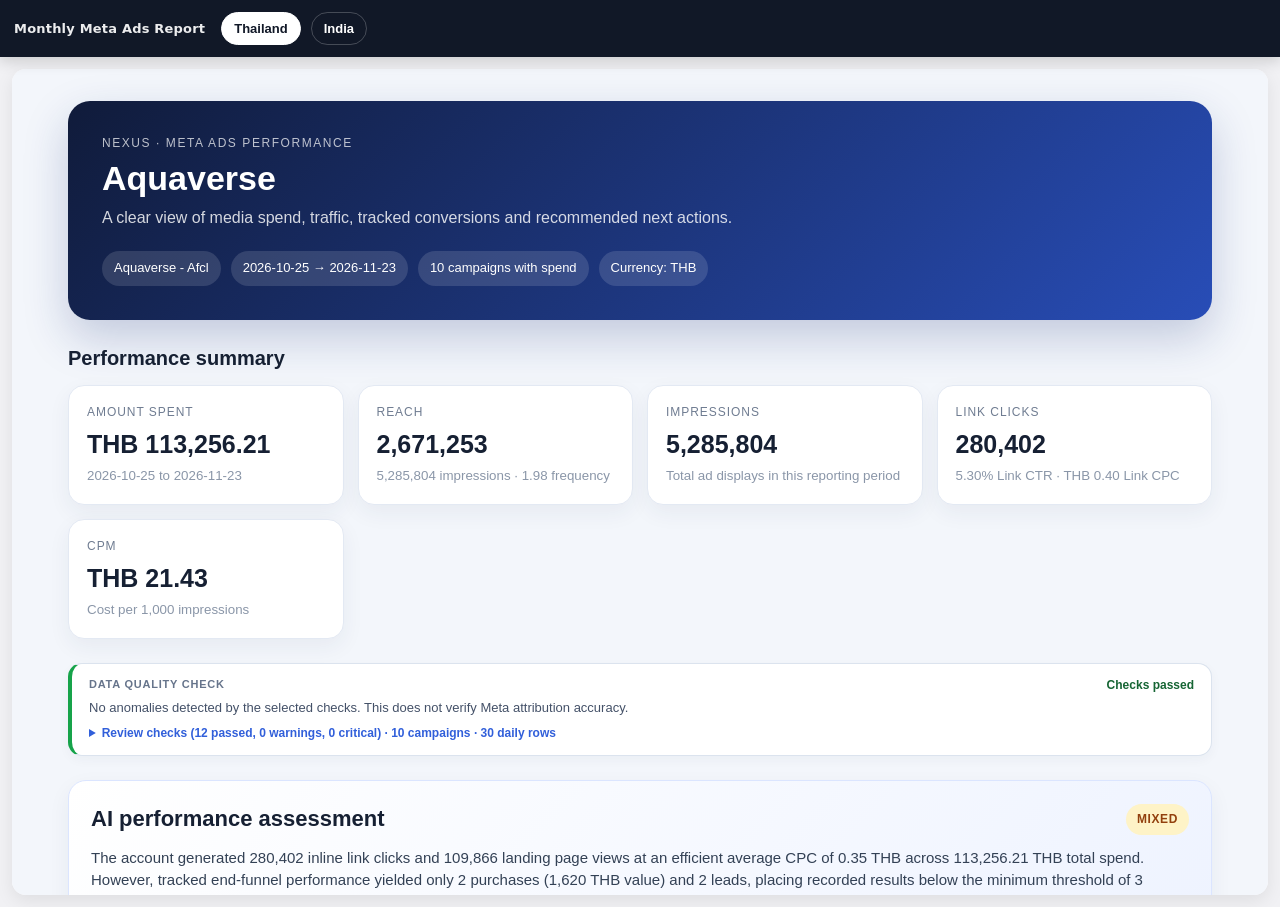
==== commit 5eb28317: "Update ads.html" ====
--- a/ads.html
+++ b/ads.html
@@ -1 +1 @@
-<!DOCTYPE html><html lang="en"><head>  <meta charset="UTF-8">  <meta    name="viewport"    content="width=device-width, initial-scale=1.0"  >  <title>Monthly Meta Ads Report</title>  <style>    * {      box-sizing: border-box;    }    html,    body {      margin: 0;      padding: 0;      min-height: 100%;      background: #f1f1f4;      font-family:        system-ui,        -apple-system,        BlinkMacSystemFont,        "Segoe UI",        Roboto,        Arial,        sans-serif;      color: #111827;    }    .topbar {      position: sticky;      top: 0;      z-index: 9999;      display: flex;      align-items: center;      gap: 10px;      padding: 12px 14px;      background: #111827;      box-shadow: 0 4px 14px rgba(0, 0, 0, 0.16);    }    .title {      margin-right: 6px;      color: rgba(255, 255, 255, 0.92);      font-size: 13px;      font-weight: 700;      letter-spacing: 0.2px;    }    .btn {      border: 1px solid rgba(255, 255, 255, 0.22);      background: transparent;      color: #ffffff;      padding: 8px 12px;      border-radius: 999px;      cursor: pointer;      font-size: 13px;      font-weight: 600;      transition:        background 0.2s ease,        color 0.2s ease,        border-color 0.2s ease;    }    .btn:hover {      background: rgba(255, 255, 255, 0.1);    }    .btn.active {      background: #ffffff;      color: #111827;      border-color: #ffffff;    }    .wrap {      padding: 12px;    }    .panel {      display: none;    }    .panel.active {      display: block;    }    iframe {      display: block;      width: 100%;      height: calc(100vh - 74px);      min-height: 700px;      border: 0;      border-radius: 14px;      background: #ffffff;      box-shadow: 0 6px 18px rgba(0, 0, 0, 0.08);    }    .missing {      display: flex;      align-items: center;      justify-content: center;      min-height: 300px;      padding: 30px;      background: #ffffff;      border: 1px dashed #cbd5e1;      border-radius: 14px;      color: #64748b;      text-align: center;    }    @media (max-width: 600px) {      .topbar {        flex-wrap: wrap;      }      .title {        width: 100%;        margin-bottom: 2px;      }      iframe {        height: calc(100vh - 104px);        min-height: 600px;      }    }  </style></head><body>  <div class="topbar">    <div class="title">Monthly Meta Ads Report</div>    <button      class="btn active"      id="btnTH"      type="button"      onclick="showPanel('TH')"    >      Thailand    </button>    <button      class="btn"      id="btnIN"      type="button"      onclick="showPanel('IN')"    >      India    </button>  </div>  <div class="wrap">    <div class="panel active" id="panelTH">      <iframe               title="Thailand Meta Ads Report"               srcdoc="<!DOCTYPE html><html lang=&quot;en&quot;><head><meta charset=&quot;UTF-8&quot;><meta  name=&quot;viewport&quot;  content=&quot;width=device-width, initial-scale=1.0&quot;><title>  Aquaverse Meta Ads Report</title><style>  * {    box-sizing: border-box;  }  body {    margin: 0;    background: #f3f6fb;    color: #162033;    font-family: Inter, Arial, sans-serif;    line-height: 1.45;  }  .page {    max-width: 1180px;    margin: 0 auto;    padding: 32px 18px 60px;  }  .hero {    background: linear-gradient(135deg, #101b3a, #284db7);    color: white;    padding: 34px;    border-radius: 22px;    box-shadow: 0 18px 45px rgba(21, 47, 120, 0.22);  }  .eyebrow {    text-transform: uppercase;    letter-spacing: 0.13em;    font-size: 12px;    opacity: 0.72;  }  .hero h1 {    font-size: 34px;    line-height: 1.1;    margin: 8px 0;  }  .hero p {    margin: 0;    opacity: 0.82;  }  .meta {    display: flex;    flex-wrap: wrap;    gap: 10px;    margin-top: 22px;  }  .pill {    background: rgba(255, 255, 255, 0.13);    padding: 8px 12px;    border-radius: 999px;    font-size: 13px;  }  .section {    margin-top: 24px;  }  .section-title {    font-size: 20px;    margin: 0 0 12px;  }  .cards {    display: grid;    grid-template-columns: repeat(4, minmax(0, 1fr));    gap: 14px;  }  .card {    background: #fff;    border: 1px solid #e3e9f3;    border-radius: 16px;    padding: 18px;    box-shadow: 0 8px 22px rgba(26, 45, 86, 0.06);  }  .card span {    display: block;    color: #6f7c91;    font-size: 12px;    text-transform: uppercase;    letter-spacing: 0.08em;  }  .card strong {    display: block;    font-size: 25px;    margin-top: 5px;  }  .card small {    display: block;    color: #8a96a8;    margin-top: 4px;  }  .insights {    display: grid;    grid-template-columns: repeat(2, minmax(0, 1fr));    gap: 12px;  }  .insight {    background: #fff;    border-left: 4px solid #315fda;    border-radius: 12px;    padding: 15px 17px;    box-shadow: 0 6px 18px rgba(26, 45, 86, 0.05);  }  .insight span {    display: block;    color: #748199;    font-size: 12px;    text-transform: uppercase;    letter-spacing: 0.06em;  }  .insight strong {    display: block;    margin-top: 4px;  }  .panel {    background: #fff;    border: 1px solid #e3e9f3;    border-radius: 16px;    padding: 18px;    box-shadow: 0 8px 22px rgba(26, 45, 86, 0.05);  }  .trend-row {    display: grid;    grid-template-columns: 100px 1fr 100px;    gap: 12px;    align-items: center;    margin: 9px 0;  }  .trend-date,  .trend-value {    font-size: 12px;    color: #66748b;  }  .trend-value {    text-align: right;  }  .trend-track {    height: 10px;    background: #edf1f7;    border-radius: 999px;    overflow: hidden;  }  .trend-fill {    height: 100%;    background: linear-gradient(90deg, #315fda, #6c8cff);    border-radius: 999px;  }  /* Campaign table controls: lightweight client-side search, filtering and sorting. */  .campaign-toolbar {    padding: 16px;    margin-bottom: 12px;    background: #fff;    border: 1px solid #e3e9f3;    border-radius: 16px;    box-shadow: 0 6px 18px rgba(26, 45, 86, 0.04);  }  .campaign-controls {    display: grid;    grid-template-columns: minmax(220px, 2fr) minmax(148px, 1fr) minmax(136px, 0.85fr) minmax(160px, 1.1fr) auto;    gap: 10px;    align-items: end;  }  .campaign-control { display: block; min-width: 0; }  .campaign-control label {    display: block;    margin-bottom: 5px;    color: #64748b;    font-size: 11px;    font-weight: 700;    letter-spacing: 0.025em;  }  .campaign-control input, .campaign-control select {    display: block;    width: 100%;    height: 40px;    padding: 0 12px;    font: inherit;    font-size: 13px;    color: #18233d;    border: 1px solid #ccd7e7;    border-radius: 10px;    background: #fff;  }  .campaign-control input:focus-visible, .campaign-control select:focus-visible,  .campaign-reset:focus-visible {    outline: 3px solid rgba(49, 95, 218, 0.25);    outline-offset: 1px;    border-color: #315fda;  }  .campaign-reset {    height: 40px;    padding: 0 14px;    border: 1px solid #cbd5e1;    border-radius: 10px;    background: #f8fafc;    color: #334155;    font-size: 12px;    font-weight: 700;    cursor: pointer;    white-space: nowrap;  }  .campaign-reset:hover { background: #edf2f9; }  .campaign-toolbar-foot {    display: flex;    justify-content: space-between;    flex-wrap: wrap;    gap: 4px 16px;    margin-top: 10px;    color: #64748b;    font-size: 12px;  }  .campaign-match-count { font-weight: 700; color: #315fda; }  #noCampaignMatches td {    padding: 24px;    text-align: center;    color: #64748b;    background: #f9fbff;  }  #campaignRows tr[hidden] { display: none; }  .table-wrap {    overflow: auto;    background: #fff;    border: 1px solid #e3e9f3;    border-radius: 16px;    box-shadow: 0 8px 22px rgba(26, 45, 86, 0.05);  }  table {    width: 100%;    border-collapse: collapse;    min-width: 1160px;  }  th {    position: sticky;    top: 0;    background: #f7f9fc;    color: #66748b;    text-align: right;    font-size: 11px;    text-transform: uppercase;    letter-spacing: 0.06em;    padding: 13px 11px;    border-bottom: 1px solid #e3e9f3;  }  th:first-child,  td:first-child {    text-align: left;  }  td {    text-align: right;    padding: 13px 11px;    border-bottom: 1px solid #edf1f6;    font-size: 13px;  }  tr:last-child td {    border-bottom: 0;  }  .campaign-name {    font-weight: 700;    max-width: 260px;  }  .campaign-id {    color: #9aa5b5;    font-size: 10px;    margin-top: 3px;  }  .empty {    background: #fff;    border: 1px dashed #cfd8e7;    border-radius: 14px;    padding: 18px;    color: #7a879a;  }  /* Compact Data Quality Check, expanded only on demand. */  .dq-panel {    border: 1px solid #dbe3ee;    border-left: 4px solid #16a34a;    background: #fff;    padding: 13px 17px;    border-radius: 14px;    box-shadow: 0 4px 12px rgba(26, 45, 86, 0.04);  }  .dq-warning { border-left-color: #d97706; }  .dq-critical { border-left-color: #b91c1c; }  .dq-heading { display: flex; align-items: center; justify-content: space-between; flex-wrap: wrap; gap: 8px; }  .dq-label { color: #66748b; font-size: 11px; font-weight: 800; letter-spacing: 0.07em; }  .dq-status { font-size: 12px; font-weight: 700; color: #166534; }  .dq-warning .dq-status { color: #92400e; }  .dq-critical .dq-status { color: #991b1b; }  .dq-overview { margin: 5px 0 7px; color: #445168; font-size: 13px; }  .dq-details summary { cursor: pointer; color: #315fda; font-size: 12px; font-weight: 700; }  .dq-details summary:hover { text-decoration: underline; }  .dq-checks { list-style: none; padding: 7px 0 0; margin: 5px 0 0; }  .dq-check { display: flex; gap: 10px; padding: 10px 1px; border-top: 1px solid #eef2f7; }  .dq-icon { width: 20px; height: 20px; display: inline-flex; align-items: center; justify-content: center;    flex: 0 0 20px; border-radius: 50%; font-size: 12px; font-weight: 800;    background: #dcfce7; color: #166534; }  .dq-check-warning .dq-icon { background: #fef3c7; color: #92400e; }  .dq-check-critical .dq-icon { background: #fee2e2; color: #991b1b; }  .dq-check-info .dq-icon { background: #e8eef9; color: #315fda; }  .dq-check strong { display: block; font-size: 12px; }  .dq-check small { display: block; margin-top: 2px; font-size: 12px; color: #64748b; overflow-wrap: anywhere; }  .note {    font-size: 12px;    color: #7c889b;    margin-top: 14px;  }  /* Tiny hover hint, without introducing an extra dashboard panel. */  .metric-missing {    border-bottom: 1px dotted #9ba8b9;    color: #718096;    cursor: help;    white-space: nowrap;  }  .metric-missing:hover { color: #284db7; }  .footer {    text-align: center;    color: #929daf;    font-size: 12px;    margin-top: 28px;  }  .ai-hero {    background: linear-gradient(135deg, #ffffff, #eef3ff);    border: 1px solid #dbe5ff;    border-radius: 18px;    padding: 22px;    box-shadow: 0 8px 22px rgba(26, 45, 86, 0.06);  }  .ai-header {    display: flex;    align-items: center;    justify-content: space-between;    gap: 16px;    margin-bottom: 12px;  }  .ai-header h2 {    margin: 0;    font-size: 22px;  }  .health {    padding: 7px 11px;    border-radius: 999px;    font-size: 12px;    font-weight: 700;    text-transform: uppercase;    letter-spacing: 0.05em;  }  .health-good {    background: #dcfce7;    color: #166534;  }  .health-mixed {    background: #fef3c7;    color: #92400e;  }  .health-poor {    background: #fee2e2;    color: #991b1b;  }  .health-insufficient_data {    background: #e5e7eb;    color: #4b5563;  }  .ai-summary {    font-size: 15px;    color: #334155;    margin: 0;  }  .action-grid {    display: grid;    grid-template-columns: repeat(2, minmax(0, 1fr));    gap: 14px;  }  .action-card {    background: #fff;    border: 1px solid #e3e9f3;    border-radius: 16px;    padding: 18px;    box-shadow: 0 7px 20px rgba(26, 45, 86, 0.05);  }  .action-card h3 {    margin: 12px 0 8px;    font-size: 16px;  }  .action-card p {    margin: 7px 0;    color: #526077;    font-size: 13px;  }  .action-top {    display: flex;    justify-content: space-between;    align-items: center;  }  .action-number {    display: flex;    align-items: center;    justify-content: center;    width: 28px;    height: 28px;    border-radius: 50%;    background: #eef3ff;    color: #284db7;    font-weight: 800;    font-size: 12px;  }  .priority-badge {    padding: 5px 8px;    border-radius: 999px;    background: #edf1f7;    color: #5f6d84;    font-size: 10px;    font-weight: 700;    text-transform: uppercase;  }  .priority-high {    border-top: 4px solid #dc2626;  }  .priority-medium {    border-top: 4px solid #f59e0b;  }  .priority-low {    border-top: 4px solid #16a34a;  }  .finding-grid {    display: grid;    grid-template-columns: repeat(2, minmax(0, 1fr));    gap: 14px;  }  .finding {    background: #fff;    border: 1px solid #e3e9f3;    border-radius: 16px;    padding: 18px;  }  .finding.positive {    border-left: 5px solid #16a34a;  }  .finding.negative {    border-left: 5px solid #dc2626;  }  .finding h3 {    margin: 0 0 8px;    font-size: 16px;  }  .finding p {    margin: 0 0 10px;    color: #526077;  }  .evidence,  .recommendation {    font-size: 13px;    margin-top: 7px;    color: #445168;  }  .budget-row {    display: grid;    grid-template-columns: 1fr 40px 1fr;    gap: 12px;    align-items: center;    background: #fff;    border: 1px solid #e3e9f3;    border-radius: 16px;    padding: 17px;    margin-bottom: 12px;  }  .budget-row span {    display: block;    color: #8490a3;    font-size: 11px;    text-transform: uppercase;    letter-spacing: 0.06em;  }  .budget-row strong {    display: block;    margin-top: 4px;  }  .budget-row p {    grid-column: 1 / -1;    margin: 2px 0 0;    color: #59677d;    font-size: 13px;  }  .budget-arrow {    text-align: center;    font-size: 22px;    color: #315fda;  }  .test-grid {    display: grid;    grid-template-columns: repeat(3, minmax(0, 1fr));    gap: 14px;  }  .test-card {    background: #fff;    border: 1px solid #e3e9f3;    border-radius: 16px;    padding: 18px;  }  .test-index {    font-size: 10px;    text-transform: uppercase;    letter-spacing: 0.08em;    color: #315fda;    font-weight: 800;  }  .test-card h3 {    margin: 7px 0 10px;    font-size: 16px;  }  .test-card p {    font-size: 13px;    color: #526077;    margin: 7px 0;  }  .tracking-list {    margin: 0;    padding-left: 20px;  }  .tracking-list li {    margin: 8px 0;    color: #526077;  }  .final-recommendation {    background: #101b3a;    color: #fff;    border-radius: 18px;    padding: 22px;    font-size: 15px;  }  .warning {    margin-top: 12px;    padding: 11px 13px;    border-radius: 10px;    background: #fff4e5;    color: #8a5200;    font-size: 12px;  }  @media (max-width: 1100px) {    .campaign-controls {      grid-template-columns: repeat(2, minmax(0, 1fr));    }    .campaign-reset { grid-column: 1 / -1; justify-self: start; }  }  @media (max-width: 560px) {    .campaign-controls { grid-template-columns: 1fr; }    .campaign-reset { grid-column: auto; justify-self: stretch; }  }  @media (max-width: 850px) {    .cards {      grid-template-columns: repeat(2, minmax(0, 1fr));    }    .insights,    .action-grid,    .finding-grid {      grid-template-columns: 1fr;    }    .test-grid {      grid-template-columns: 1fr;    }    .hero h1 {      font-size: 27px;    }  }  @media (max-width: 520px) {    .cards {      grid-template-columns: 1fr;    }    .hero {      padding: 25px;    }    .trend-row {      grid-template-columns: 76px 1fr 82px;    }    .budget-row {      grid-template-columns: 1fr;    }    .budget-arrow {      transform: rotate(90deg);    }    .ai-header {      align-items: flex-start;      flex-direction: column;    }  }</style></head><body><div class=&quot;page&quot;>  <section class=&quot;hero&quot;>    <div class=&quot;eyebrow&quot;>      Nexus      · Meta Ads Performance    </div>    <h1>      Aquaverse    </h1>    <p>      A clear view of media spend, traffic, tracked      conversions and recommended next actions.    </p>    <div class=&quot;meta&quot;>      <span class=&quot;pill&quot;>        Aquaverse - Afcl      </span>      <span class=&quot;pill&quot;>        2026-10-24        →        2026-11-22      </span>      <span class=&quot;pill&quot;>        10 campaigns with spend      </span>      <span class=&quot;pill&quot;>        Currency: THB      </span>    </div>  </section>  <section class=&quot;section&quot;>    <h2 class=&quot;section-title&quot;>      Performance summary    </h2>    <div class=&quot;cards&quot;>      <div class=&quot;card&quot;>        <span>Amount spent</span>        <strong>THB 118,036.76</strong>        <small>          2026-10-24          to          2026-11-22        </small>      </div>      <div class=&quot;card&quot;>        <span>Reach</span>        <strong>2,767,577</strong>        <small>          5,484,879 impressions          ·          1.98 frequency        </small>      </div>      <div class=&quot;card&quot;>        <span>Impressions</span>        <strong>5,484,879</strong>        <small>Total ad displays in this reporting period</small>      </div>      <div class=&quot;card&quot;>        <span>Link clicks</span>        <strong>295,066</strong>        <small>          5.38% Link CTR          ·          THB 0.40 Link CPC        </small>      </div>      <div class=&quot;card&quot;>        <span>CPM</span>        <strong>THB 21.52</strong>        <small>Cost per 1,000 impressions</small>      </div>    </div>  </section>    <section class=&quot;section&quot; aria-label=&quot;Data quality check&quot;>    <div class=&quot;dq-panel dq-pass&quot;>      <div class=&quot;dq-heading&quot;>        <span class=&quot;dq-label&quot;>DATA QUALITY CHECK</span>        <span class=&quot;dq-status&quot;>Checks passed</span>      </div>      <p class=&quot;dq-overview&quot;>No anomalies detected by the selected checks. This does not verify Meta attribution accuracy.</p>      <details class=&quot;dq-details&quot;>        <summary>Review checks (12 passed, 0 warnings, 0 critical) · 10 campaigns · 30 daily rows</summary>        <ul class=&quot;dq-checks&quot;><li class=&quot;dq-check dq-check-pass&quot;>    <span class=&quot;dq-icon&quot; aria-hidden=&quot;true&quot;>✓</span>    <span><strong>Report date range</strong><small>2026-10-24 to 2026-11-22 (30 calendar days).</small></span>  </li><li class=&quot;dq-check dq-check-pass&quot;>    <span class=&quot;dq-icon&quot; aria-hidden=&quot;true&quot;>✓</span>    <span><strong>Account summary response</strong><small>Account spend and impressions are present and numeric.</small></span>  </li><li class=&quot;dq-check dq-check-pass&quot;>    <span class=&quot;dq-icon&quot; aria-hidden=&quot;true&quot;>✓</span>    <span><strong>Campaign response</strong><small>10 campaign rows received.</small></span>  </li><li class=&quot;dq-check dq-check-pass&quot;>    <span class=&quot;dq-icon&quot; aria-hidden=&quot;true&quot;>✓</span>    <span><strong>Campaign pagination</strong><small>No additional campaign page is indicated in this response.</small></span>  </li><li class=&quot;dq-check dq-check-pass&quot;>    <span class=&quot;dq-icon&quot; aria-hidden=&quot;true&quot;>✓</span>    <span><strong>Daily trend response</strong><small>30 daily rows received. Days without delivery may not have a row.</small></span>  </li><li class=&quot;dq-check dq-check-pass&quot;>    <span class=&quot;dq-icon&quot; aria-hidden=&quot;true&quot;>✓</span>    <span><strong>Daily pagination</strong><small>No additional daily page is indicated.</small></span>  </li><li class=&quot;dq-check dq-check-pass&quot;>    <span class=&quot;dq-icon&quot; aria-hidden=&quot;true&quot;>✓</span>    <span><strong>Duplicate campaign identifiers</strong><small>No duplicate non-empty campaign IDs in returned campaign rows.</small></span>  </li><li class=&quot;dq-check dq-check-pass&quot;>    <span class=&quot;dq-icon&quot; aria-hidden=&quot;true&quot;>✓</span>    <span><strong>Metric value integrity</strong><small>No invalid/negative core metrics or obvious reach/click inconsistencies found.</small></span>  </li><li class=&quot;dq-check dq-check-pass&quot;>    <span class=&quot;dq-icon&quot; aria-hidden=&quot;true&quot;>✓</span>    <span><strong>Daily date integrity</strong><small>30 unique reporting dates are inside the selected period. (Zero-delivery days may be omitted.)</small></span>  </li><li class=&quot;dq-check dq-check-pass&quot;>    <span class=&quot;dq-icon&quot; aria-hidden=&quot;true&quot;>✓</span>    <span><strong>Account vs. campaign spend</strong><small>Account: 118,036.76, rows: 118,036.76, difference: 0 (0.00%). Allowed tolerance: max(5 currency units, 2% of account spend).</small></span>  </li><li class=&quot;dq-check dq-check-pass&quot;>    <span class=&quot;dq-icon&quot; aria-hidden=&quot;true&quot;>✓</span>    <span><strong>Account vs. daily spend</strong><small>Account: 118,036.76, rows: 118,036.76, difference: 0 (0.00%). Allowed tolerance: max(5 currency units, 2% of account spend).</small></span>  </li><li class=&quot;dq-check dq-check-info&quot;>    <span class=&quot;dq-icon&quot; aria-hidden=&quot;true&quot;>i</span>    <span><strong>Conversion metric coverage</strong><small>Of 10 campaigns with spend: lead actions available for 1, purchase actions for 1, and purchase value for 1. Missing conversion actions are not proof of zero sales.</small></span>  </li><li class=&quot;dq-check dq-check-pass&quot;>    <span class=&quot;dq-icon&quot; aria-hidden=&quot;true&quot;>✓</span>    <span><strong>AI analysis structure</strong><small>AI recommendations were parsed, but must still be verified against Meta data.</small></span>  </li></ul>      </details>    </div>  </section>  <section class=&quot;section&quot;>    <div class=&quot;ai-hero&quot;>      <div class=&quot;ai-header&quot;>        <h2>AI performance assessment</h2>        <span          class=&quot;health health-mixed&quot;        >          Mixed        </span>      </div>      <p class=&quot;ai-summary&quot;>        The account generated strong upper/mid-funnel engagement and high traffic (295,066 link clicks at a 6.14% CTR and 0.35 THB CPC across 118,036.76 THB spend), but conversion performance suffers from severe attribution and tracking gaps. Only one campaign recorded conversions (3 leads, 2 purchases), while major conversion campaigns logged zero downstream conversions despite high spend and clicks.      </p>          </div>  </section>  <section class=&quot;section&quot;>    <h2 class=&quot;section-title&quot;>      Priority actions    </h2>    <div class=&quot;action-grid&quot;>                <div class=&quot;action-card priority-high&quot;>            <div class=&quot;action-top&quot;>              <span class=&quot;action-number&quot;>1</span>              <span class=&quot;priority-badge&quot;>                high              </span>            </div>            <h3>              Fix Conversion Pixel and External Attribution Tracking            </h3>            <p>              <strong>Why:</strong>              Campaigns like &amp;#039;Claude | TH | Conversions Lazada | 12Jun&amp;#039; and &amp;#039;Claude | TH | Conversions Shopee | 12Jun&amp;#039; spent 29,921.62 THB combined and generated 96,550 link clicks but logged 0 leads or purchases due to untracked external link destinations.            </p>            <p>              <strong>Do this:</strong>              Implement Meta Conversions API (CAPI) and standardized UTM tracking parameters across all Lazada, Shopee, and landing page URLs to accurately capture sales and lead actions.            </p>          </div>                  <div class=&quot;action-card priority-high&quot;>            <div class=&quot;action-top&quot;>              <span class=&quot;action-number&quot;>2</span>              <span class=&quot;priority-badge&quot;>                high              </span>            </div>            <h3>              Reallocate Budget from Underperforming Traffic Campaigns            </h3>            <p>              <strong>Why:</strong>              &amp;#039;Christmas Early bird&amp;#039; has the lowest CTR (2.42%) and highest CPC (1.00 THB), generating only 8,210 link clicks for 9,654.10 THB spend.            </p>            <p>              <strong>Do this:</strong>              Reduce daily budget on &amp;#039;Christmas Early bird&amp;#039; and move funds into top-performing traffic campaigns like &amp;#039;Claude | TH | Party Goers | Thai | 2026-06-19&amp;#039;.            </p>          </div>                  <div class=&quot;action-card priority-medium&quot;>            <div class=&quot;action-top&quot;>              <span class=&quot;action-number&quot;>3</span>              <span class=&quot;priority-badge&quot;>                medium              </span>            </div>            <h3>              Maintain and Monitor Converting Campaign            </h3>            <p>              <strong>Why:</strong>              &amp;#039;Lazada-shopee- Spooky season early bird&amp;#039; is the only campaign with confirmed conversion results (3 leads, 2 purchases yielding 1,620 THB value), meeting the minimum result threshold for leads (3).            </p>            <p>              <strong>Do this:</strong>              Keep the campaign active, maintain current budget, and evaluate performance once full attribution tracking is enabled.            </p>          </div>            </div>  </section>  <section class=&quot;section&quot;>    <h2 class=&quot;section-title&quot;>      What is working    </h2>    <div class=&quot;finding-grid&quot;>                <div class=&quot;finding positive&quot;>            <h3>              Claude | TH | Party Goers | Thai | 2026-06-19            </h3>            <p>              Highly efficient traffic driver delivering the lowest cost per click across the account.            </p>            <div class=&quot;evidence&quot;>              <strong>Evidence:</strong>              Spend: 15,148.85 THB, Inline Link Clicks: 76,533, CTR: 8.53%, CPC: 0.16 THB, Landing Page Views: 16,272.            </div>            <div class=&quot;recommendation&quot;>              <strong>Next step:</strong>              Carefully scale budget to maximize top-of-funnel visitor volume.            </div>          </div>                  <div class=&quot;finding positive&quot;>            <h3>              Claude | TH | Awareness | 12Jun            </h3>            <p>              Exceptional click-through rate and strong video engagement for brand awareness.            </p>            <div class=&quot;evidence&quot;>              <strong>Evidence:</strong>              Spend: 9,941.39 THB, CTR: 9.27%, CPC: 0.23 THB, Inline Link Clicks: 42,128, Video Views: 61,475.            </div>            <div class=&quot;recommendation&quot;>              <strong>Next step:</strong>              Maintain campaign to build audience pools for retargeting.            </div>          </div>                  <div class=&quot;finding positive&quot;>            <h3>              Lazada-shopee- Spooky season early bird            </h3>            <p>              Only campaign successfully reporting bottom-funnel conversion and messaging outcomes.            </p>            <div class=&quot;evidence&quot;>              <strong>Evidence:</strong>              Spend: 14,947.90 THB, Leads: 3, Purchases: 2 (1,620 THB value), Messaging Connections: 4, Landing Page Views: 9,492.            </div>            <div class=&quot;recommendation&quot;>              <strong>Next step:</strong>              Keep active and optimize creative while expanding pixel tracking to other campaigns.            </div>          </div>            </div>  </section>  <section class=&quot;section&quot;>    <h2 class=&quot;section-title&quot;>      What needs improvement    </h2>    <div class=&quot;finding-grid&quot;>                <div class=&quot;finding negative&quot;>            <h3>              Christmas Early bird            </h3>            <p>              Poor click-through efficiency and high cost per link click relative to account average.            </p>            <div class=&quot;evidence&quot;>              <strong>Evidence:</strong>              Spend: 9,654.10 THB, CTR: 2.42%, CPC: 1.00 THB, Inline Link Clicks: 8,210 (compared to account avg CTR 6.14% and CPC 0.35 THB).            </div>            <div class=&quot;recommendation&quot;>              <strong>Recommended change:</strong>              Reduce spend and refresh ad creatives to improve audience relevance and CTR.            </div>          </div>                  <div class=&quot;finding negative&quot;>            <h3>              Claude | TH | Conversions Lazada | 12Jun            </h3>            <p>              High spend with zero tracked conversions due to missing external attribution.            </p>            <div class=&quot;evidence&quot;>              <strong>Evidence:</strong>              Spend: 16,968.85 THB, Inline Link Clicks: 47,470, Landing Page Views: 15,103, Purchases: 0, Leads: 0.            </div>            <div class=&quot;recommendation&quot;>              <strong>Recommended change:</strong>              Pause budget scaling until marketplace destination conversion tracking is properly configured.            </div>          </div>                  <div class=&quot;finding negative&quot;>            <h3>              Claude | TH | Conversions Shopee | 12Jun            </h3>            <p>              Substantial traffic spend failing to report direct purchases or leads.            </p>            <div class=&quot;evidence&quot;>              <strong>Evidence:</strong>              Spend: 12,952.77 THB, Inline Link Clicks: 49,080, Landing Page Views: 15,572, Purchases: 0, Leads: 0.            </div>            <div class=&quot;recommendation&quot;>              <strong>Recommended change:</strong>              Audit landing page destinations and pixel setup before re-allocating budget.            </div>          </div>            </div>  </section>  <section class=&quot;section&quot;>    <h2 class=&quot;section-title&quot;>      Budget recommendations    </h2>    <div>                <div class=&quot;budget-row&quot;>            <div>              <span>Reduce or take from</span>              <strong>                Christmas Early bird              </strong>            </div>            <div class=&quot;budget-arrow&quot;>→</div>            <div>              <span>Move toward</span>              <strong>                Claude | TH | Party Goers | Thai | 2026-06-19              </strong>            </div>            <p>              Reallocate spend from a low CTR (2.42%), high CPC (1.00 THB) campaign to the account&amp;#039;s most efficient traffic campaign (CTR 8.53%, CPC 0.16 THB).            </p>          </div>                  <div class=&quot;budget-row&quot;>            <div>              <span>Reduce or take from</span>              <strong>                Wavepool Party              </strong>            </div>            <div class=&quot;budget-arrow&quot;>→</div>            <div>              <span>Move toward</span>              <strong>                Early bird              </strong>            </div>            <p>              Shift budget from lower efficiency traffic (CPC 0.70 THB, 5,805 LPVs) to higher volume traffic with stronger landing page views (CPC 0.54 THB, 21,607 LPVs).            </p>          </div>            </div>  </section>  <section class=&quot;section&quot;>    <h2 class=&quot;section-title&quot;>      Recommended tests    </h2>    <div class=&quot;test-grid&quot;>                <div class=&quot;test-card&quot;>            <span class=&quot;test-index&quot;>              Test 1            </span>            <h3>              Lazada and Shopee Direct-to-App vs Web Landing Page Destination Test            </h3>            <p>              <strong>Setup:</strong>              Split traffic between direct marketplace store links and dedicated web landing pages equipped with Meta Pixel purchase event tracking.            </p>            <p>              <strong>Success metric:</strong>              Increase in tracked purchase conversions and verified ROAS.            </p>          </div>                  <div class=&quot;test-card&quot;>            <span class=&quot;test-index&quot;>              Test 2            </span>            <h3>              Creative Variation Refresh for Early Bird Campaigns            </h3>            <p>              <strong>Setup:</strong>              Test short-form video creative against existing static visuals in &amp;#039;Christmas Early bird&amp;#039; to boost low engagement rates.            </p>            <p>              <strong>Success metric:</strong>              CTR improvement above 5.00% and CPC reduction below 0.50 THB.            </p>          </div>            </div>  </section>  <section class=&quot;section&quot;>    <h2 class=&quot;section-title&quot;>      Tracking and attribution checks    </h2>    <div class=&quot;panel&quot;>          <ul class=&quot;tracking-list&quot;>      <li>Marketplace conversion campaigns (&amp;#039;Claude | TH | Conversions Lazada | 12Jun&amp;#039; and &amp;#039;Claude | TH | Conversions Shopee | 12Jun&amp;#039;) spent 29,921.62 THB and drove 96,550 inline link clicks but recorded 0 leads or purchases, indicating missing conversion pixel events or broken offsite attribution.</li><li>9 out of 10 active campaigns recorded zero bottom-funnel purchase or lead actions despite driving 295,066 inline link clicks and 114,865 landing page views across the account.</li>    </ul>      </div>  </section>          <section class=&quot;section&quot;>          <h2 class=&quot;section-title&quot;>            Final recommendation          </h2>          <div class=&quot;final-recommendation&quot;>            Immediately resolve offsite attribution and pixel conversion tracking for Lazada and Shopee campaigns. Shift budget away from high-CPC campaigns like &amp;#039;Christmas Early bird&amp;#039; into high-efficiency traffic drivers like &amp;#039;Claude | TH | Party Goers | Thai | 2026-06-19&amp;#039;, while maintaining &amp;#039;Lazada-shopee- Spooky season early bird&amp;#039; as the core converting asset.          </div>        </section>        <section class=&quot;section&quot;>    <h2 class=&quot;section-title&quot;>      Standout campaigns    </h2>    <div class=&quot;insights&quot;>                <div class=&quot;insight&quot;>            <span>Highest link CTR</span>            <strong>8.94% · Claude | TH | Awareness | 12Jun</strong>          </div>                  <div class=&quot;insight&quot;>            <span>Lowest link CPC</span>            <strong>THB 0.20 · Claude | TH | Party Goers | Thai | 2026-06-19</strong>          </div>                  <div class=&quot;insight&quot;>            <span>Most leads</span>            <strong>3 · Lazada-shopee- Spooky season early bird</strong>          </div>                  <div class=&quot;insight&quot;>            <span>Best ROAS</span>            <strong>0.11× · Lazada-shopee- Spooky season early bird</strong>          </div>            </div>  </section>  <section class=&quot;section&quot;>    <h2 class=&quot;section-title&quot;>      Daily spend trend    </h2>    <div class=&quot;panel&quot;>            <div class=&quot;trend-row&quot;>        <div class=&quot;trend-date&quot;>          2026-10-24        </div>        <div class=&quot;trend-track&quot;>          <div            class=&quot;trend-fill&quot;            style=&quot;width:85%&quot;          ></div>        </div>        <div class=&quot;trend-value&quot;>          THB 6,093.07        </div>      </div>          <div class=&quot;trend-row&quot;>        <div class=&quot;trend-date&quot;>          2026-10-25        </div>        <div class=&quot;trend-track&quot;>          <div            class=&quot;trend-fill&quot;            style=&quot;width:100%&quot;          ></div>        </div>        <div class=&quot;trend-value&quot;>          THB 7,181.32        </div>      </div>          <div class=&quot;trend-row&quot;>        <div class=&quot;trend-date&quot;>          2026-10-26        </div>        <div class=&quot;trend-track&quot;>          <div            class=&quot;trend-fill&quot;            style=&quot;width:92%&quot;          ></div>        </div>        <div class=&quot;trend-value&quot;>          THB 6,612.27        </div>      </div>          <div class=&quot;trend-row&quot;>        <div class=&quot;trend-date&quot;>          2026-10-27        </div>        <div class=&quot;trend-track&quot;>          <div            class=&quot;trend-fill&quot;            style=&quot;width:92%&quot;          ></div>        </div>        <div class=&quot;trend-value&quot;>          THB 6,636.02        </div>      </div>          <div class=&quot;trend-row&quot;>        <div class=&quot;trend-date&quot;>          2026-10-28        </div>        <div class=&quot;trend-track&quot;>          <div            class=&quot;trend-fill&quot;            style=&quot;width:77%&quot;          ></div>        </div>        <div class=&quot;trend-value&quot;>          THB 5,530.81        </div>      </div>          <div class=&quot;trend-row&quot;>        <div class=&quot;trend-date&quot;>          2026-10-29        </div>        <div class=&quot;trend-track&quot;>          <div            class=&quot;trend-fill&quot;            style=&quot;width:63%&quot;          ></div>        </div>        <div class=&quot;trend-value&quot;>          THB 4,503.88        </div>      </div>          <div class=&quot;trend-row&quot;>        <div class=&quot;trend-date&quot;>          2026-10-30        </div>        <div class=&quot;trend-track&quot;>          <div            class=&quot;trend-fill&quot;            style=&quot;width:66%&quot;          ></div>        </div>        <div class=&quot;trend-value&quot;>          THB 4,706.43        </div>      </div>          <div class=&quot;trend-row&quot;>        <div class=&quot;trend-date&quot;>          2026-10-31        </div>        <div class=&quot;trend-track&quot;>          <div            class=&quot;trend-fill&quot;            style=&quot;width:50%&quot;          ></div>        </div>        <div class=&quot;trend-value&quot;>          THB 3,577.53        </div>      </div>          <div class=&quot;trend-row&quot;>        <div class=&quot;trend-date&quot;>          2026-11-01        </div>        <div class=&quot;trend-track&quot;>          <div            class=&quot;trend-fill&quot;            style=&quot;width:67%&quot;          ></div>        </div>        <div class=&quot;trend-value&quot;>          THB 4,846.88        </div>      </div>          <div class=&quot;trend-row&quot;>        <div class=&quot;trend-date&quot;>          2026-11-02        </div>        <div class=&quot;trend-track&quot;>          <div            class=&quot;trend-fill&quot;            style=&quot;width:58%&quot;          ></div>        </div>        <div class=&quot;trend-value&quot;>          THB 4,170.26        </div>      </div>          <div class=&quot;trend-row&quot;>        <div class=&quot;trend-date&quot;>          2026-11-03        </div>        <div class=&quot;trend-track&quot;>          <div            class=&quot;trend-fill&quot;            style=&quot;width:69%&quot;          ></div>        </div>        <div class=&quot;trend-value&quot;>          THB 4,960.03        </div>      </div>          <div class=&quot;trend-row&quot;>        <div class=&quot;trend-date&quot;>          2026-11-04        </div>        <div class=&quot;trend-track&quot;>          <div            class=&quot;trend-fill&quot;            style=&quot;width:64%&quot;          ></div>        </div>        <div class=&quot;trend-value&quot;>          THB 4,606.63        </div>      </div>          <div class=&quot;trend-row&quot;>        <div class=&quot;trend-date&quot;>          2026-11-05        </div>        <div class=&quot;trend-track&quot;>          <div            class=&quot;trend-fill&quot;            style=&quot;width:65%&quot;          ></div>        </div>        <div class=&quot;trend-value&quot;>          THB 4,640.94        </div>      </div>          <div class=&quot;trend-row&quot;>        <div class=&quot;trend-date&quot;>          2026-11-06        </div>        <div class=&quot;trend-track&quot;>          <div            class=&quot;trend-fill&quot;            style=&quot;width:59%&quot;          ></div>        </div>        <div class=&quot;trend-value&quot;>          THB 4,201.67        </div>      </div>          <div class=&quot;trend-row&quot;>        <div class=&quot;trend-date&quot;>          2026-11-07        </div>        <div class=&quot;trend-track&quot;>          <div            class=&quot;trend-fill&quot;            style=&quot;width:48%&quot;          ></div>        </div>        <div class=&quot;trend-value&quot;>          THB 3,469.69        </div>      </div>          <div class=&quot;trend-row&quot;>        <div class=&quot;trend-date&quot;>          2026-11-08        </div>        <div class=&quot;trend-track&quot;>          <div            class=&quot;trend-fill&quot;            style=&quot;width:60%&quot;          ></div>        </div>        <div class=&quot;trend-value&quot;>          THB 4,342.02        </div>      </div>          <div class=&quot;trend-row&quot;>        <div class=&quot;trend-date&quot;>          2026-11-09        </div>        <div class=&quot;trend-track&quot;>          <div            class=&quot;trend-fill&quot;            style=&quot;width:53%&quot;          ></div>        </div>        <div class=&quot;trend-value&quot;>          THB 3,800.94        </div>      </div>          <div class=&quot;trend-row&quot;>        <div class=&quot;trend-date&quot;>          2026-11-10        </div>        <div class=&quot;trend-track&quot;>          <div            class=&quot;trend-fill&quot;            style=&quot;width:48%&quot;          ></div>        </div>        <div class=&quot;trend-value&quot;>          THB 3,441.36        </div>      </div>          <div class=&quot;trend-row&quot;>        <div class=&quot;trend-date&quot;>          2026-11-11        </div>        <div class=&quot;trend-track&quot;>          <div            class=&quot;trend-fill&quot;            style=&quot;width:47%&quot;          ></div>        </div>        <div class=&quot;trend-value&quot;>          THB 3,389.28        </div>      </div>          <div class=&quot;trend-row&quot;>        <div class=&quot;trend-date&quot;>          2026-11-12        </div>        <div class=&quot;trend-track&quot;>          <div            class=&quot;trend-fill&quot;            style=&quot;width:51%&quot;          ></div>        </div>        <div class=&quot;trend-value&quot;>          THB 3,675.13        </div>      </div>          <div class=&quot;trend-row&quot;>        <div class=&quot;trend-date&quot;>          2026-11-13        </div>        <div class=&quot;trend-track&quot;>          <div            class=&quot;trend-fill&quot;            style=&quot;width:50%&quot;          ></div>        </div>        <div class=&quot;trend-value&quot;>          THB 3,565.76        </div>      </div>          <div class=&quot;trend-row&quot;>        <div class=&quot;trend-date&quot;>          2026-11-14        </div>        <div class=&quot;trend-track&quot;>          <div            class=&quot;trend-fill&quot;            style=&quot;width:39%&quot;          ></div>        </div>        <div class=&quot;trend-value&quot;>          THB 2,822.40        </div>      </div>          <div class=&quot;trend-row&quot;>        <div class=&quot;trend-date&quot;>          2026-11-15        </div>        <div class=&quot;trend-track&quot;>          <div            class=&quot;trend-fill&quot;            style=&quot;width:50%&quot;          ></div>        </div>        <div class=&quot;trend-value&quot;>          THB 3,622.00        </div>      </div>          <div class=&quot;trend-row&quot;>        <div class=&quot;trend-date&quot;>          2026-11-16        </div>        <div class=&quot;trend-track&quot;>          <div            class=&quot;trend-fill&quot;            style=&quot;width:45%&quot;          ></div>        </div>        <div class=&quot;trend-value&quot;>          THB 3,264.05        </div>      </div>          <div class=&quot;trend-row&quot;>        <div class=&quot;trend-date&quot;>          2026-11-17        </div>        <div class=&quot;trend-track&quot;>          <div            class=&quot;trend-fill&quot;            style=&quot;width:25%&quot;          ></div>        </div>        <div class=&quot;trend-value&quot;>          THB 1,801.09        </div>      </div>          <div class=&quot;trend-row&quot;>        <div class=&quot;trend-date&quot;>          2026-11-18        </div>        <div class=&quot;trend-track&quot;>          <div            class=&quot;trend-fill&quot;            style=&quot;width:20%&quot;          ></div>        </div>        <div class=&quot;trend-value&quot;>          THB 1,416.23        </div>      </div>          <div class=&quot;trend-row&quot;>        <div class=&quot;trend-date&quot;>          2026-11-19        </div>        <div class=&quot;trend-track&quot;>          <div            class=&quot;trend-fill&quot;            style=&quot;width:25%&quot;          ></div>        </div>        <div class=&quot;trend-value&quot;>          THB 1,787.97        </div>      </div>          <div class=&quot;trend-row&quot;>        <div class=&quot;trend-date&quot;>          2026-11-20        </div>        <div class=&quot;trend-track&quot;>          <div            class=&quot;trend-fill&quot;            style=&quot;width:22%&quot;          ></div>        </div>        <div class=&quot;trend-value&quot;>          THB 1,582.81        </div>      </div>          <div class=&quot;trend-row&quot;>        <div class=&quot;trend-date&quot;>          2026-11-21        </div>        <div class=&quot;trend-track&quot;>          <div            class=&quot;trend-fill&quot;            style=&quot;width:22%&quot;          ></div>        </div>        <div class=&quot;trend-value&quot;>          THB 1,566.23        </div>      </div>          <div class=&quot;trend-row&quot;>        <div class=&quot;trend-date&quot;>          2026-11-22        </div>        <div class=&quot;trend-track&quot;>          <div            class=&quot;trend-fill&quot;            style=&quot;width:31%&quot;          ></div>        </div>        <div class=&quot;trend-value&quot;>          THB 2,222.06        </div>      </div>        </div>  </section>  <section class=&quot;section&quot;>    <h2 class=&quot;section-title&quot;>      Campaign breakdown    </h2>    <div class=&quot;campaign-toolbar&quot; id=&quot;campaignToolbar&quot;>      <div class=&quot;campaign-controls&quot;>        <div class=&quot;campaign-control&quot;>          <label for=&quot;campaignSearch&quot;>Search campaign</label>          <input id=&quot;campaignSearch&quot; type=&quot;search&quot; placeholder=&quot;Name or campaign ID&quot; autocomplete=&quot;off&quot; />        </div>        <div class=&quot;campaign-control&quot;>          <label for=&quot;campaignResults&quot;>Tracked results</label>          <select id=&quot;campaignResults&quot;>            <option value=&quot;all&quot;>All campaigns</option>            <option value=&quot;any&quot;>Leads or purchases &amp;gt; 0</option>            <option value=&quot;leads&quot;>Leads &amp;gt; 0</option>            <option value=&quot;purchases&quot;>Purchases &amp;gt; 0</option>            <option value=&quot;missing&quot;>No lead/purchase metrics</option>          </select>        </div>        <div class=&quot;campaign-control&quot;>          <label for=&quot;campaignSpend&quot;>Spend</label>          <select id=&quot;campaignSpend&quot;>            <option value=&quot;all&quot;>All spend</option>            <option value=&quot;spending&quot;>Spent &amp;gt; 0</option>            <option value=&quot;no-spend&quot;>No spend</option>          </select>        </div>        <div class=&quot;campaign-control&quot;>          <label for=&quot;campaignSort&quot;>Sort by</label>          <select id=&quot;campaignSort&quot;>            <option value=&quot;spend-desc&quot;>Spend: highest</option>            <option value=&quot;spend-asc&quot;>Spend: lowest</option>            <option value=&quot;ctr-desc&quot;>Link CTR: highest</option>            <option value=&quot;cpc-asc&quot;>Link CPC: lowest</option>            <option value=&quot;leads-desc&quot;>Leads: highest</option>            <option value=&quot;purchases-desc&quot;>Purchases: highest</option>          </select>        </div>        <button type=&quot;button&quot; class=&quot;campaign-reset&quot; id=&quot;campaignReset&quot;>Clear filters</button>      </div>      <div class=&quot;campaign-toolbar-foot&quot;>        <span id=&quot;campaignMatchCount&quot; class=&quot;campaign-match-count&quot; role=&quot;status&quot; aria-live=&quot;polite&quot;>Showing 10 of 10 campaigns</span>        <span>Filters apply to this table only; account totals stay unchanged.</span>      </div>    </div>    <div class=&quot;table-wrap&quot;>      <table>        <thead>          <tr>            <th>Campaign</th>            <th>Spend</th>            <th>Reach</th>            <th>Impressions</th>            <th>Link clicks</th>            <th>Link CTR</th>            <th>Link CPC</th>            <th>Leads</th>            <th>CPL</th>            <th>Purchases</th>            <th>Revenue</th>            <th>ROAS</th>          </tr>        </thead>        <tbody id=&quot;campaignRows&quot;>                <tr        data-campaign-search=&quot;Claude | TH | Conversions Lazada | 12Jun 120248860520190203&quot;        data-spend=&quot;16968.85&quot;        data-ctr=&quot;4.529912980247595&quot;        data-cpc=&quot;0.35746471455656204&quot;        data-leads=&quot;&quot;        data-purchases=&quot;&quot;      >        <td>          <div class=&quot;campaign-name&quot;>            Claude | TH | Conversions Lazada | 12Jun          </div>          <div class=&quot;campaign-id&quot;>            120248860520190203          </div>        </td>        <td>THB 16,968.85</td>        <td>557,001</td>        <td>1,047,923</td>        <td>47,470</td>        <td>4.53%</td>        <td>THB 0.36</td>        <td><span class=&quot;metric-missing&quot; role=&quot;img&quot; aria-label=&quot;No lead action value returned by Meta API; this does not prove zero leads.&quot; title=&quot;No lead action value returned by Meta API; this does not prove zero leads.&quot;>—</span></td>        <td><span class=&quot;metric-missing&quot; role=&quot;img&quot; aria-label=&quot;Cost per lead cannot be calculated because positive tracked lead results are unavailable.&quot; title=&quot;Cost per lead cannot be calculated because positive tracked lead results are unavailable.&quot;>—</span></td>        <td><span class=&quot;metric-missing&quot; role=&quot;img&quot; aria-label=&quot;No purchase action value returned by Meta API; this does not prove zero sales.&quot; title=&quot;No purchase action value returned by Meta API; this does not prove zero sales.&quot;>—</span></td>        <td><span class=&quot;metric-missing&quot; role=&quot;img&quot; aria-label=&quot;No purchase value returned by Meta API.&quot; title=&quot;No purchase value returned by Meta API.&quot;>—</span></td>        <td><span class=&quot;metric-missing&quot; role=&quot;img&quot; aria-label=&quot;ROAS cannot be calculated because purchase value or a valid spend denominator is unavailable.&quot; title=&quot;ROAS cannot be calculated because purchase value or a valid spend denominator is unavailable.&quot;>—</span></td>      </tr>          <tr        data-campaign-search=&quot;Early bird 120252083337610203&quot;        data-spend=&quot;15544.65&quot;        data-ctr=&quot;6.537567534429189&quot;        data-cpc=&quot;0.6202972865123703&quot;        data-leads=&quot;&quot;        data-purchases=&quot;&quot;      >        <td>          <div class=&quot;campaign-name&quot;>            Early bird          </div>          <div class=&quot;campaign-id&quot;>            120252083337610203          </div>        </td>        <td>THB 15,544.65</td>        <td>247,745</td>        <td>383,323</td>        <td>25,060</td>        <td>6.54%</td>        <td>THB 0.62</td>        <td><span class=&quot;metric-missing&quot; role=&quot;img&quot; aria-label=&quot;No lead action value returned by Meta API; this does not prove zero leads.&quot; title=&quot;No lead action value returned by Meta API; this does not prove zero leads.&quot;>—</span></td>        <td><span class=&quot;metric-missing&quot; role=&quot;img&quot; aria-label=&quot;Cost per lead cannot be calculated because positive tracked lead results are unavailable.&quot; title=&quot;Cost per lead cannot be calculated because positive tracked lead results are unavailable.&quot;>—</span></td>        <td><span class=&quot;metric-missing&quot; role=&quot;img&quot; aria-label=&quot;No purchase action value returned by Meta API; this does not prove zero sales.&quot; title=&quot;No purchase action value returned by Meta API; this does not prove zero sales.&quot;>—</span></td>        <td><span class=&quot;metric-missing&quot; role=&quot;img&quot; aria-label=&quot;No purchase value returned by Meta API.&quot; title=&quot;No purchase value returned by Meta API.&quot;>—</span></td>        <td><span class=&quot;metric-missing&quot; role=&quot;img&quot; aria-label=&quot;ROAS cannot be calculated because purchase value or a valid spend denominator is unavailable.&quot; title=&quot;ROAS cannot be calculated because purchase value or a valid spend denominator is unavailable.&quot;>—</span></td>      </tr>          <tr        data-campaign-search=&quot;Claude | TH | Party Goers | Thai | 2026-06-19 120249416030280203&quot;        data-spend=&quot;15148.85&quot;        data-ctr=&quot;6.977297549608619&quot;        data-cpc=&quot;0.1979387976428469&quot;        data-leads=&quot;&quot;        data-purchases=&quot;&quot;      >        <td>          <div class=&quot;campaign-name&quot;>            Claude | TH | Party Goers | Thai | 2026-06-19          </div>          <div class=&quot;campaign-id&quot;>            120249416030280203          </div>        </td>        <td>THB 15,148.85</td>        <td>655,473</td>        <td>1,096,886</td>        <td>76,533</td>        <td>6.98%</td>        <td>THB 0.20</td>        <td><span class=&quot;metric-missing&quot; role=&quot;img&quot; aria-label=&quot;No lead action value returned by Meta API; this does not prove zero leads.&quot; title=&quot;No lead action value returned by Meta API; this does not prove zero leads.&quot;>—</span></td>        <td><span class=&quot;metric-missing&quot; role=&quot;img&quot; aria-label=&quot;Cost per lead cannot be calculated because positive tracked lead results are unavailable.&quot; title=&quot;Cost per lead cannot be calculated because positive tracked lead results are unavailable.&quot;>—</span></td>        <td><span class=&quot;metric-missing&quot; role=&quot;img&quot; aria-label=&quot;No purchase action value returned by Meta API; this does not prove zero sales.&quot; title=&quot;No purchase action value returned by Meta API; this does not prove zero sales.&quot;>—</span></td>        <td><span class=&quot;metric-missing&quot; role=&quot;img&quot; aria-label=&quot;No purchase value returned by Meta API.&quot; title=&quot;No purchase value returned by Meta API.&quot;>—</span></td>        <td><span class=&quot;metric-missing&quot; role=&quot;img&quot; aria-label=&quot;ROAS cannot be calculated because purchase value or a valid spend denominator is unavailable.&quot; title=&quot;ROAS cannot be calculated because purchase value or a valid spend denominator is unavailable.&quot;>—</span></td>      </tr>          <tr        data-campaign-search=&quot;Lazada-shopee- Spooky season early bird 120251908354640203&quot;        data-spend=&quot;14947.9&quot;        data-ctr=&quot;2.667392259873998&quot;        data-cpc=&quot;1.1729362837413684&quot;        data-leads=&quot;3&quot;        data-purchases=&quot;2&quot;      >        <td>          <div class=&quot;campaign-name&quot;>            Lazada-shopee- Spooky season early bird          </div>          <div class=&quot;campaign-id&quot;>            120251908354640203          </div>        </td>        <td>THB 14,947.90</td>        <td>230,156</td>        <td>477,770</td>        <td>12,744</td>        <td>2.67%</td>        <td>THB 1.17</td>        <td>3</td>        <td>THB 4,982.63</td>        <td>2</td>        <td>THB 1,620.00</td>        <td>0.11×</td>      </tr>          <tr        data-campaign-search=&quot;Claude | TH | Conversions Shopee | 12Jun 120248860545320203&quot;        data-spend=&quot;12952.77&quot;        data-ctr=&quot;5.67852469429336&quot;        data-cpc=&quot;0.26391136919315406&quot;        data-leads=&quot;&quot;        data-purchases=&quot;&quot;      >        <td>          <div class=&quot;campaign-name&quot;>            Claude | TH | Conversions Shopee | 12Jun          </div>          <div class=&quot;campaign-id&quot;>            120248860545320203          </div>        </td>        <td>THB 12,952.77</td>        <td>553,783</td>        <td>864,309</td>        <td>49,080</td>        <td>5.68%</td>        <td>THB 0.26</td>        <td><span class=&quot;metric-missing&quot; role=&quot;img&quot; aria-label=&quot;No lead action value returned by Meta API; this does not prove zero leads.&quot; title=&quot;No lead action value returned by Meta API; this does not prove zero leads.&quot;>—</span></td>        <td><span class=&quot;metric-missing&quot; role=&quot;img&quot; aria-label=&quot;Cost per lead cannot be calculated because positive tracked lead results are unavailable.&quot; title=&quot;Cost per lead cannot be calculated because positive tracked lead results are unavailable.&quot;>—</span></td>        <td><span class=&quot;metric-missing&quot; role=&quot;img&quot; aria-label=&quot;No purchase action value returned by Meta API; this does not prove zero sales.&quot; title=&quot;No purchase action value returned by Meta API; this does not prove zero sales.&quot;>—</span></td>        <td><span class=&quot;metric-missing&quot; role=&quot;img&quot; aria-label=&quot;No purchase value returned by Meta API.&quot; title=&quot;No purchase value returned by Meta API.&quot;>—</span></td>        <td><span class=&quot;metric-missing&quot; role=&quot;img&quot; aria-label=&quot;ROAS cannot be calculated because purchase value or a valid spend denominator is unavailable.&quot; title=&quot;ROAS cannot be calculated because purchase value or a valid spend denominator is unavailable.&quot;>—</span></td>      </tr>          <tr        data-campaign-search=&quot;Party 120252591401480203&quot;        data-spend=&quot;10440.92&quot;        data-ctr=&quot;6.350445259298062&quot;        data-cpc=&quot;0.4306244328961478&quot;        data-leads=&quot;&quot;        data-purchases=&quot;&quot;      >        <td>          <div class=&quot;campaign-name&quot;>            Party          </div>          <div class=&quot;campaign-id&quot;>            120252591401480203          </div>        </td>        <td>THB 10,440.92</td>        <td>249,082</td>        <td>381,800</td>        <td>24,246</td>        <td>6.35%</td>        <td>THB 0.43</td>        <td><span class=&quot;metric-missing&quot; role=&quot;img&quot; aria-label=&quot;No lead action value returned by Meta API; this does not prove zero leads.&quot; title=&quot;No lead action value returned by Meta API; this does not prove zero leads.&quot;>—</span></td>        <td><span class=&quot;metric-missing&quot; role=&quot;img&quot; aria-label=&quot;Cost per lead cannot be calculated because positive tracked lead results are unavailable.&quot; title=&quot;Cost per lead cannot be calculated because positive tracked lead results are unavailable.&quot;>—</span></td>        <td><span class=&quot;metric-missing&quot; role=&quot;img&quot; aria-label=&quot;No purchase action value returned by Meta API; this does not prove zero sales.&quot; title=&quot;No purchase action value returned by Meta API; this does not prove zero sales.&quot;>—</span></td>        <td><span class=&quot;metric-missing&quot; role=&quot;img&quot; aria-label=&quot;No purchase value returned by Meta API.&quot; title=&quot;No purchase value returned by Meta API.&quot;>—</span></td>        <td><span class=&quot;metric-missing&quot; role=&quot;img&quot; aria-label=&quot;ROAS cannot be calculated because purchase value or a valid spend denominator is unavailable.&quot; title=&quot;ROAS cannot be calculated because purchase value or a valid spend denominator is unavailable.&quot;>—</span></td>      </tr>          <tr        data-campaign-search=&quot;Claude | TH | Awareness | 12Jun 120248860625900203&quot;        data-spend=&quot;9941.39&quot;        data-ctr=&quot;8.9412034374224&quot;        data-cpc=&quot;0.23598058298518798&quot;        data-leads=&quot;&quot;        data-purchases=&quot;&quot;      >        <td>          <div class=&quot;campaign-name&quot;>            Claude | TH | Awareness | 12Jun          </div>          <div class=&quot;campaign-id&quot;>            120248860625900203          </div>        </td>        <td>THB 9,941.39</td>        <td>308,461</td>        <td>471,167</td>        <td>42,128</td>        <td>8.94%</td>        <td>THB 0.24</td>        <td><span class=&quot;metric-missing&quot; role=&quot;img&quot; aria-label=&quot;No lead action value returned by Meta API; this does not prove zero leads.&quot; title=&quot;No lead action value returned by Meta API; this does not prove zero leads.&quot;>—</span></td>        <td><span class=&quot;metric-missing&quot; role=&quot;img&quot; aria-label=&quot;Cost per lead cannot be calculated because positive tracked lead results are unavailable.&quot; title=&quot;Cost per lead cannot be calculated because positive tracked lead results are unavailable.&quot;>—</span></td>        <td><span class=&quot;metric-missing&quot; role=&quot;img&quot; aria-label=&quot;No purchase action value returned by Meta API; this does not prove zero sales.&quot; title=&quot;No purchase action value returned by Meta API; this does not prove zero sales.&quot;>—</span></td>        <td><span class=&quot;metric-missing&quot; role=&quot;img&quot; aria-label=&quot;No purchase value returned by Meta API.&quot; title=&quot;No purchase value returned by Meta API.&quot;>—</span></td>        <td><span class=&quot;metric-missing&quot; role=&quot;img&quot; aria-label=&quot;ROAS cannot be calculated because purchase value or a valid spend denominator is unavailable.&quot; title=&quot;ROAS cannot be calculated because purchase value or a valid spend denominator is unavailable.&quot;>—</span></td>      </tr>          <tr        data-campaign-search=&quot;Christmas Early bird 120252316930800203&quot;        data-spend=&quot;9654.1&quot;        data-ctr=&quot;2.054040530397798&quot;        data-cpc=&quot;1.1758952496954933&quot;        data-leads=&quot;&quot;        data-purchases=&quot;&quot;      >        <td>          <div class=&quot;campaign-name&quot;>            Christmas Early bird          </div>          <div class=&quot;campaign-id&quot;>            120252316930800203          </div>        </td>        <td>THB 9,654.10</td>        <td>201,059</td>        <td>399,700</td>        <td>8,210</td>        <td>2.05%</td>        <td>THB 1.18</td>        <td><span class=&quot;metric-missing&quot; role=&quot;img&quot; aria-label=&quot;No lead action value returned by Meta API; this does not prove zero leads.&quot; title=&quot;No lead action value returned by Meta API; this does not prove zero leads.&quot;>—</span></td>        <td><span class=&quot;metric-missing&quot; role=&quot;img&quot; aria-label=&quot;Cost per lead cannot be calculated because positive tracked lead results are unavailable.&quot; title=&quot;Cost per lead cannot be calculated because positive tracked lead results are unavailable.&quot;>—</span></td>        <td><span class=&quot;metric-missing&quot; role=&quot;img&quot; aria-label=&quot;No purchase action value returned by Meta API; this does not prove zero sales.&quot; title=&quot;No purchase action value returned by Meta API; this does not prove zero sales.&quot;>—</span></td>        <td><span class=&quot;metric-missing&quot; role=&quot;img&quot; aria-label=&quot;No purchase value returned by Meta API.&quot; title=&quot;No purchase value returned by Meta API.&quot;>—</span></td>        <td><span class=&quot;metric-missing&quot; role=&quot;img&quot; aria-label=&quot;ROAS cannot be calculated because purchase value or a valid spend denominator is unavailable.&quot; title=&quot;ROAS cannot be calculated because purchase value or a valid spend denominator is unavailable.&quot;>—</span></td>      </tr>          <tr        data-campaign-search=&quot;Wavepool Party 120252810239600203&quot;        data-spend=&quot;6499.18&quot;        data-ctr=&quot;4.579586838119178&quot;        data-cpc=&quot;0.7622777386816796&quot;        data-leads=&quot;&quot;        data-purchases=&quot;&quot;      >        <td>          <div class=&quot;campaign-name&quot;>            Wavepool Party          </div>          <div class=&quot;campaign-id&quot;>            120252810239600203          </div>        </td>        <td>THB 6,499.18</td>        <td>114,444</td>        <td>186,174</td>        <td>8,526</td>        <td>4.58%</td>        <td>THB 0.76</td>        <td><span class=&quot;metric-missing&quot; role=&quot;img&quot; aria-label=&quot;No lead action value returned by Meta API; this does not prove zero leads.&quot; title=&quot;No lead action value returned by Meta API; this does not prove zero leads.&quot;>—</span></td>        <td><span class=&quot;metric-missing&quot; role=&quot;img&quot; aria-label=&quot;Cost per lead cannot be calculated because positive tracked lead results are unavailable.&quot; title=&quot;Cost per lead cannot be calculated because positive tracked lead results are unavailable.&quot;>—</span></td>        <td><span class=&quot;metric-missing&quot; role=&quot;img&quot; aria-label=&quot;No purchase action value returned by Meta API; this does not prove zero sales.&quot; title=&quot;No purchase action value returned by Meta API; this does not prove zero sales.&quot;>—</span></td>        <td><span class=&quot;metric-missing&quot; role=&quot;img&quot; aria-label=&quot;No purchase value returned by Meta API.&quot; title=&quot;No purchase value returned by Meta API.&quot;>—</span></td>        <td><span class=&quot;metric-missing&quot; role=&quot;img&quot; aria-label=&quot;ROAS cannot be calculated because purchase value or a valid spend denominator is unavailable.&quot; title=&quot;ROAS cannot be calculated because purchase value or a valid spend denominator is unavailable.&quot;>—</span></td>      </tr>          <tr        data-campaign-search=&quot;FB Follow | Thailand | Aquaverse Lifestyle 120246334260560203&quot;        data-spend=&quot;5938.15&quot;        data-ctr=&quot;0.6079839842572529&quot;        data-cpc=&quot;5.554864359214219&quot;        data-leads=&quot;&quot;        data-purchases=&quot;&quot;      >        <td>          <div class=&quot;campaign-name&quot;>            FB Follow | Thailand | Aquaverse Lifestyle          </div>          <div class=&quot;campaign-id&quot;>            120246334260560203          </div>        </td>        <td>THB 5,938.15</td>        <td>149,466</td>        <td>175,827</td>        <td>1,069</td>        <td>0.61%</td>        <td>THB 5.55</td>        <td><span class=&quot;metric-missing&quot; role=&quot;img&quot; aria-label=&quot;No lead action value returned by Meta API; this does not prove zero leads.&quot; title=&quot;No lead action value returned by Meta API; this does not prove zero leads.&quot;>—</span></td>        <td><span class=&quot;metric-missing&quot; role=&quot;img&quot; aria-label=&quot;Cost per lead cannot be calculated because positive tracked lead results are unavailable.&quot; title=&quot;Cost per lead cannot be calculated because positive tracked lead results are unavailable.&quot;>—</span></td>        <td><span class=&quot;metric-missing&quot; role=&quot;img&quot; aria-label=&quot;No purchase action value returned by Meta API; this does not prove zero sales.&quot; title=&quot;No purchase action value returned by Meta API; this does not prove zero sales.&quot;>—</span></td>        <td><span class=&quot;metric-missing&quot; role=&quot;img&quot; aria-label=&quot;No purchase value returned by Meta API.&quot; title=&quot;No purchase value returned by Meta API.&quot;>—</span></td>        <td><span class=&quot;metric-missing&quot; role=&quot;img&quot; aria-label=&quot;ROAS cannot be calculated because purchase value or a valid spend denominator is unavailable.&quot; title=&quot;ROAS cannot be calculated because purchase value or a valid spend denominator is unavailable.&quot;>—</span></td>      </tr>              <tr id=&quot;noCampaignMatches&quot; hidden><td colspan=&quot;12&quot;>No campaigns match your filters. Try clearing the search or changing the selection.</td></tr>        </tbody>      </table>    </div>    <p class=&quot;note&quot;>      Meta action types may overlap: each lead, purchase, and      message metric uses one preferred action type, never their sum.      A dash means an API metric was not returned; an explicit 0 means      Meta reported zero. Link CTR = inline link clicks / impressions;      Link CPC = spend / inline link clicks (not Meta's all-click CPC).      Marketplace purchases may be under-attributed, and account reach      cannot be calculated by adding campaign reach.    </p>  </section>  <div class=&quot;footer&quot;>    Generated    2026-11-23T05:01:12.972Z    ·    Nexus  </div></div>  <script>    (function () {      var tbody = document.getElementById('campaignRows');      var input = document.getElementById('campaignSearch');      var results = document.getElementById('campaignResults');      var spend = document.getElementById('campaignSpend');      var sort = document.getElementById('campaignSort');      var reset = document.getElementById('campaignReset');      var count = document.getElementById('campaignMatchCount');      var empty = document.getElementById('noCampaignMatches');      if (!tbody || !input || !results || !spend || !sort || !reset || !count || !empty) return;      var rows = Array.from(tbody.querySelectorAll('tr[data-campaign-search]'));      var order = new Map(rows.map(function (row, i) { return [row, i]; }));      function metric(row, name) {        var raw = row.getAttribute('data-' + name);        if (raw === null || raw === '') return null;        var value = Number(raw);        return Number.isFinite(value) ? value : null;      }      function meetsResult(row) {        var lead = metric(row, 'leads');        var purchase = metric(row, 'purchases');        if (results.value === 'any') return (lead !== null &amp;&amp; lead > 0) || (purchase !== null &amp;&amp; purchase > 0);        if (results.value === 'leads') return lead !== null &amp;&amp; lead > 0;        if (results.value === 'purchases') return purchase !== null &amp;&amp; purchase > 0;        if (results.value === 'missing') return lead === null &amp;&amp; purchase === null;        return true;      }      function applyFilters() {        var search = input.value.trim().toLocaleLowerCase();        var visible = [];        var hidden = [];        rows.forEach(function (row) {          var text = (row.getAttribute('data-campaign-search') || '').toLocaleLowerCase();          var cost = metric(row, 'spend');          var validSpend = spend.value === 'all' || (spend.value === 'spending' &amp;&amp; cost !== null &amp;&amp; cost > 0) || (spend.value === 'no-spend' &amp;&amp; cost !== null &amp;&amp; cost === 0);          var match = text.includes(search) &amp;&amp; validSpend &amp;&amp; meetsResult(row);          row.hidden = !match;          (match ? visible : hidden).push(row);        });        var spec = sort.value.split('-');        var key = spec[0];        var desc = spec[1] === 'desc';        visible.sort(function (a, b) {          var aVal = metric(a, key);          var bVal = metric(b, key);          if (aVal === null &amp;&amp; bVal === null) return order.get(a) - order.get(b);          if (aVal === null) return 1;          if (bVal === null) return -1;          if (aVal !== bVal) return (aVal - bVal) * (desc ? -1 : 1);          return order.get(a) - order.get(b);        });        var batch = document.createDocumentFragment();        visible.concat(hidden).forEach(function (row) { batch.appendChild(row); });        tbody.insertBefore(batch, empty);        empty.hidden = visible.length !== 0 || rows.length === 0;        count.textContent = 'Showing ' + visible.length + ' of ' + rows.length + ' campaigns';      }      input.addEventListener('input', applyFilters);      results.addEventListener('change', applyFilters);      spend.addEventListener('change', applyFilters);      sort.addEventListener('change', applyFilters);      reset.addEventListener('click', function () {        input.value = '';        results.value = 'all';        spend.value = 'all';        sort.value = 'spend-desc';        applyFilters();        input.focus();      });      applyFilters();    })();  </script></body></html>"             ></iframe>    </div>    <div class="panel" id="panelIN">      <iframe               title="India Meta Ads Report"               srcdoc="<!DOCTYPE html><html lang=&quot;en&quot;><head><meta charset=&quot;UTF-8&quot;><meta  name=&quot;viewport&quot;  content=&quot;width=device-width, initial-scale=1.0&quot;><title>  Aquaverse Meta Ads Report</title><style>  * {    box-sizing: border-box;  }  body {    margin: 0;    background: #f3f6fb;    color: #162033;    font-family: Inter, Arial, sans-serif;    line-height: 1.45;  }  .page {    max-width: 1180px;    margin: 0 auto;    padding: 32px 18px 60px;  }  .hero {    background: linear-gradient(135deg, #101b3a, #284db7);    color: white;    padding: 34px;    border-radius: 22px;    box-shadow: 0 18px 45px rgba(21, 47, 120, 0.22);  }  .eyebrow {    text-transform: uppercase;    letter-spacing: 0.13em;    font-size: 12px;    opacity: 0.72;  }  .hero h1 {    font-size: 34px;    line-height: 1.1;    margin: 8px 0;  }  .hero p {    margin: 0;    opacity: 0.82;  }  .meta {    display: flex;    flex-wrap: wrap;    gap: 10px;    margin-top: 22px;  }  .pill {    background: rgba(255, 255, 255, 0.13);    padding: 8px 12px;    border-radius: 999px;    font-size: 13px;  }  .section {    margin-top: 24px;  }  .section-title {    font-size: 20px;    margin: 0 0 12px;  }  .cards {    display: grid;    grid-template-columns: repeat(3, minmax(0, 1fr));    gap: 14px;  }  .card {    background: #fff;    border: 1px solid #e3e9f3;    border-radius: 16px;    padding: 18px;    box-shadow: 0 8px 22px rgba(26, 45, 86, 0.06);  }  .card span {    display: block;    color: #6f7c91;    font-size: 12px;    text-transform: uppercase;    letter-spacing: 0.08em;  }  .card strong {    display: block;    font-size: 25px;    margin-top: 5px;  }  .card small {    display: block;    color: #8a96a8;    margin-top: 4px;  }  .insights {    display: grid;    grid-template-columns: repeat(2, minmax(0, 1fr));    gap: 12px;  }  .insight {    background: #fff;    border-left: 4px solid #315fda;    border-radius: 12px;    padding: 15px 17px;    box-shadow: 0 6px 18px rgba(26, 45, 86, 0.05);  }  .insight span {    display: block;    color: #748199;    font-size: 12px;    text-transform: uppercase;    letter-spacing: 0.06em;  }  .insight strong {    display: block;    margin-top: 4px;  }  .panel {    background: #fff;    border: 1px solid #e3e9f3;    border-radius: 16px;    padding: 18px;    box-shadow: 0 8px 22px rgba(26, 45, 86, 0.05);  }  .trend-row {    display: grid;    grid-template-columns: 100px 1fr 100px;    gap: 12px;    align-items: center;    margin: 9px 0;  }  .trend-date,  .trend-value {    font-size: 12px;    color: #66748b;  }  .trend-value {    text-align: right;  }  .trend-track {    height: 10px;    background: #edf1f7;    border-radius: 999px;    overflow: hidden;  }  .trend-fill {    height: 100%;    background: linear-gradient(90deg, #315fda, #6c8cff);    border-radius: 999px;  }  /* Campaign table controls: lightweight client-side search, filtering and sorting. */  .campaign-toolbar {    padding: 16px;    margin-bottom: 12px;    background: #fff;    border: 1px solid #e3e9f3;    border-radius: 16px;    box-shadow: 0 6px 18px rgba(26, 45, 86, 0.04);  }  .campaign-controls {    display: grid;    grid-template-columns: minmax(220px, 2fr) minmax(148px, 1fr) minmax(136px, 0.85fr) minmax(160px, 1.1fr) auto;    gap: 10px;    align-items: end;  }  .campaign-control { display: block; min-width: 0; }  .campaign-control label {    display: block;    margin-bottom: 5px;    color: #64748b;    font-size: 11px;    font-weight: 700;    letter-spacing: 0.025em;  }  .campaign-control input, .campaign-control select {    display: block;    width: 100%;    height: 40px;    padding: 0 12px;    font: inherit;    font-size: 13px;    color: #18233d;    border: 1px solid #ccd7e7;    border-radius: 10px;    background: #fff;  }  .campaign-control input:focus-visible, .campaign-control select:focus-visible,  .campaign-reset:focus-visible {    outline: 3px solid rgba(49, 95, 218, 0.25);    outline-offset: 1px;    border-color: #315fda;  }  .campaign-reset {    height: 40px;    padding: 0 14px;    border: 1px solid #cbd5e1;    border-radius: 10px;    background: #f8fafc;    color: #334155;    font-size: 12px;    font-weight: 700;    cursor: pointer;    white-space: nowrap;  }  .campaign-reset:hover { background: #edf2f9; }  .campaign-toolbar-foot {    display: flex;    justify-content: space-between;    flex-wrap: wrap;    gap: 4px 16px;    margin-top: 10px;    color: #64748b;    font-size: 12px;  }  .campaign-match-count { font-weight: 700; color: #315fda; }  #noCampaignMatches td {    padding: 24px;    text-align: center;    color: #64748b;    background: #f9fbff;  }  #campaignRows tr[hidden] { display: none; }  .table-wrap {    overflow: auto;    background: #fff;    border: 1px solid #e3e9f3;    border-radius: 16px;    box-shadow: 0 8px 22px rgba(26, 45, 86, 0.05);  }  table {    width: 100%;    border-collapse: collapse;    min-width: 1160px;  }  th {    position: sticky;    top: 0;    background: #f7f9fc;    color: #66748b;    text-align: right;    font-size: 11px;    text-transform: uppercase;    letter-spacing: 0.06em;    padding: 13px 11px;    border-bottom: 1px solid #e3e9f3;  }  th:first-child,  td:first-child {    text-align: left;  }  td {    text-align: right;    padding: 13px 11px;    border-bottom: 1px solid #edf1f6;    font-size: 13px;  }  tr:last-child td {    border-bottom: 0;  }  .campaign-name {    font-weight: 700;    max-width: 260px;  }  .campaign-id {    color: #9aa5b5;    font-size: 10px;    margin-top: 3px;  }  .empty {    background: #fff;    border: 1px dashed #cfd8e7;    border-radius: 14px;    padding: 18px;    color: #7a879a;  }  /* Compact Data Quality Check, expanded only on demand. */  .dq-panel {    border: 1px solid #dbe3ee;    border-left: 4px solid #16a34a;    background: #fff;    padding: 13px 17px;    border-radius: 14px;    box-shadow: 0 4px 12px rgba(26, 45, 86, 0.04);  }  .dq-warning { border-left-color: #d97706; }  .dq-critical { border-left-color: #b91c1c; }  .dq-heading { display: flex; align-items: center; justify-content: space-between; flex-wrap: wrap; gap: 8px; }  .dq-label { color: #66748b; font-size: 11px; font-weight: 800; letter-spacing: 0.07em; }  .dq-status { font-size: 12px; font-weight: 700; color: #166534; }  .dq-warning .dq-status { color: #92400e; }  .dq-critical .dq-status { color: #991b1b; }  .dq-overview { margin: 5px 0 7px; color: #445168; font-size: 13px; }  .dq-details summary { cursor: pointer; color: #315fda; font-size: 12px; font-weight: 700; }  .dq-details summary:hover { text-decoration: underline; }  .dq-checks { list-style: none; padding: 7px 0 0; margin: 5px 0 0; }  .dq-check { display: flex; gap: 10px; padding: 10px 1px; border-top: 1px solid #eef2f7; }  .dq-icon { width: 20px; height: 20px; display: inline-flex; align-items: center; justify-content: center;    flex: 0 0 20px; border-radius: 50%; font-size: 12px; font-weight: 800;    background: #dcfce7; color: #166534; }  .dq-check-warning .dq-icon { background: #fef3c7; color: #92400e; }  .dq-check-critical .dq-icon { background: #fee2e2; color: #991b1b; }  .dq-check-info .dq-icon { background: #e8eef9; color: #315fda; }  .dq-check strong { display: block; font-size: 12px; }  .dq-check small { display: block; margin-top: 2px; font-size: 12px; color: #64748b; overflow-wrap: anywhere; }  .note {    font-size: 12px;    color: #7c889b;    margin-top: 14px;  }  /* Tiny hover hint, without introducing an extra dashboard panel. */  .metric-missing {    border-bottom: 1px dotted #9ba8b9;    color: #718096;    cursor: help;    white-space: nowrap;  }  .metric-missing:hover { color: #284db7; }  .footer {    text-align: center;    color: #929daf;    font-size: 12px;    margin-top: 28px;  }  .ai-hero {    background: linear-gradient(135deg, #ffffff, #eef3ff);    border: 1px solid #dbe5ff;    border-radius: 18px;    padding: 22px;    box-shadow: 0 8px 22px rgba(26, 45, 86, 0.06);  }  .ai-header {    display: flex;    align-items: center;    justify-content: space-between;    gap: 16px;    margin-bottom: 12px;  }  .ai-header h2 {    margin: 0;    font-size: 22px;  }  .health {    padding: 7px 11px;    border-radius: 999px;    font-size: 12px;    font-weight: 700;    text-transform: uppercase;    letter-spacing: 0.05em;  }  .health-good {    background: #dcfce7;    color: #166534;  }  .health-mixed {    background: #fef3c7;    color: #92400e;  }  .health-poor {    background: #fee2e2;    color: #991b1b;  }  .health-insufficient_data {    background: #e5e7eb;    color: #4b5563;  }  .ai-summary {    font-size: 15px;    color: #334155;    margin: 0;  }  .action-grid {    display: grid;    grid-template-columns: repeat(2, minmax(0, 1fr));    gap: 14px;  }  .action-card {    background: #fff;    border: 1px solid #e3e9f3;    border-radius: 16px;    padding: 18px;    box-shadow: 0 7px 20px rgba(26, 45, 86, 0.05);  }  .action-card h3 {    margin: 12px 0 8px;    font-size: 16px;  }  .action-card p {    margin: 7px 0;    color: #526077;    font-size: 13px;  }  .action-top {    display: flex;    justify-content: space-between;    align-items: center;  }  .action-number {    display: flex;    align-items: center;    justify-content: center;    width: 28px;    height: 28px;    border-radius: 50%;    background: #eef3ff;    color: #284db7;    font-weight: 800;    font-size: 12px;  }  .priority-badge {    padding: 5px 8px;    border-radius: 999px;    background: #edf1f7;    color: #5f6d84;    font-size: 10px;    font-weight: 700;    text-transform: uppercase;  }  .priority-high {    border-top: 4px solid #dc2626;  }  .priority-medium {    border-top: 4px solid #f59e0b;  }  .priority-low {    border-top: 4px solid #16a34a;  }  .finding-grid {    display: grid;    grid-template-columns: repeat(2, minmax(0, 1fr));    gap: 14px;  }  .finding {    background: #fff;    border: 1px solid #e3e9f3;    border-radius: 16px;    padding: 18px;  }  .finding.positive {    border-left: 5px solid #16a34a;  }  .finding.negative {    border-left: 5px solid #dc2626;  }  .finding h3 {    margin: 0 0 8px;    font-size: 16px;  }  .finding p {    margin: 0 0 10px;    color: #526077;  }  .evidence,  .recommendation {    font-size: 13px;    margin-top: 7px;    color: #445168;  }  .budget-row {    display: grid;    grid-template-columns: 1fr 40px 1fr;    gap: 12px;    align-items: center;    background: #fff;    border: 1px solid #e3e9f3;    border-radius: 16px;    padding: 17px;    margin-bottom: 12px;  }  .budget-row span {    display: block;    color: #8490a3;    font-size: 11px;    text-transform: uppercase;    letter-spacing: 0.06em;  }  .budget-row strong {    display: block;    margin-top: 4px;  }  .budget-row p {    grid-column: 1 / -1;    margin: 2px 0 0;    color: #59677d;    font-size: 13px;  }  .budget-arrow {    text-align: center;    font-size: 22px;    color: #315fda;  }  .test-grid {    display: grid;    grid-template-columns: repeat(3, minmax(0, 1fr));    gap: 14px;  }  .test-card {    background: #fff;    border: 1px solid #e3e9f3;    border-radius: 16px;    padding: 18px;  }  .test-index {    font-size: 10px;    text-transform: uppercase;    letter-spacing: 0.08em;    color: #315fda;    font-weight: 800;  }  .test-card h3 {    margin: 7px 0 10px;    font-size: 16px;  }  .test-card p {    font-size: 13px;    color: #526077;    margin: 7px 0;  }  .tracking-list {    margin: 0;    padding-left: 20px;  }  .tracking-list li {    margin: 8px 0;    color: #526077;  }  .final-recommendation {    background: #101b3a;    color: #fff;    border-radius: 18px;    padding: 22px;    font-size: 15px;  }  .warning {    margin-top: 12px;    padding: 11px 13px;    border-radius: 10px;    background: #fff4e5;    color: #8a5200;    font-size: 12px;  }  @media (max-width: 1100px) {    .campaign-controls {      grid-template-columns: repeat(2, minmax(0, 1fr));    }    .campaign-reset { grid-column: 1 / -1; justify-self: start; }  }  @media (max-width: 560px) {    .campaign-controls { grid-template-columns: 1fr; }    .campaign-reset { grid-column: auto; justify-self: stretch; }  }  @media (max-width: 850px) {    .cards {      grid-template-columns: repeat(2, minmax(0, 1fr));    }    .insights,    .action-grid,    .finding-grid {      grid-template-columns: 1fr;    }    .test-grid {      grid-template-columns: 1fr;    }    .hero h1 {      font-size: 27px;    }  }  @media (max-width: 520px) {    .cards {      grid-template-columns: 1fr;    }    .hero {      padding: 25px;    }    .trend-row {      grid-template-columns: 76px 1fr 82px;    }    .budget-row {      grid-template-columns: 1fr;    }    .budget-arrow {      transform: rotate(90deg);    }    .ai-header {      align-items: flex-start;      flex-direction: column;    }  }</style></head><body><div class=&quot;page&quot;>  <section class=&quot;hero&quot;>    <div class=&quot;eyebrow&quot;>      Nexus      · Meta Ads Performance    </div>    <h1>      Aquaverse    </h1>    <p>      A clear view of media spend, traffic, tracked      conversions and recommended next actions.    </p>    <div class=&quot;meta&quot;>      <span class=&quot;pill&quot;>        India Ad Account      </span>      <span class=&quot;pill&quot;>        2026-10-24        →        2026-11-22      </span>      <span class=&quot;pill&quot;>        6 campaigns with spend      </span>      <span class=&quot;pill&quot;>        Currency: THB      </span>    </div>  </section>  <section class=&quot;section&quot;>    <h2 class=&quot;section-title&quot;>      Performance summary    </h2>    <div class=&quot;cards&quot;>      <div class=&quot;card&quot;>        <span>Amount spent</span>        <strong>THB 39,394.06</strong>        <small>          2026-10-24          to          2026-11-22        </small>      </div>      <div class=&quot;card&quot;>        <span>Reach</span>        <strong>3,747,207</strong>        <small>Estimated unique reach &amp;middot; 2.22 average frequency</small>      </div>      <div class=&quot;card&quot;>        <span>Impressions</span>        <strong>8,301,007</strong>        <small>Total ad displays in this reporting period</small>      </div>      <div class=&quot;card&quot;>        <span>Link clicks</span>        <strong>71,812</strong>        <small>          0.87% Link CTR          ·          THB 0.55 Link CPC        </small>      </div>      <div class=&quot;card&quot;>        <span>CPM</span>        <strong>THB 4.75</strong>        <small>Cost per 1,000 impressions</small>      </div>    </div>  </section>    <section class=&quot;section&quot; aria-label=&quot;Data quality check&quot;>    <div class=&quot;dq-panel dq-pass&quot;>      <div class=&quot;dq-heading&quot;>        <span class=&quot;dq-label&quot;>DATA QUALITY CHECK</span>        <span class=&quot;dq-status&quot;>Checks passed</span>      </div>      <p class=&quot;dq-overview&quot;>No anomalies detected by the selected checks. This does not verify Meta attribution accuracy.</p>      <details class=&quot;dq-details&quot;>        <summary>Review checks (12 passed, 0 warnings, 0 critical) · 6 campaigns · 30 daily rows</summary>        <ul class=&quot;dq-checks&quot;><li class=&quot;dq-check dq-check-pass&quot;>    <span class=&quot;dq-icon&quot; aria-hidden=&quot;true&quot;>✓</span>    <span><strong>Report date range</strong><small>2026-10-24 to 2026-11-22 (30 calendar days).</small></span>  </li><li class=&quot;dq-check dq-check-pass&quot;>    <span class=&quot;dq-icon&quot; aria-hidden=&quot;true&quot;>✓</span>    <span><strong>Account summary response</strong><small>Account spend and impressions are present and numeric.</small></span>  </li><li class=&quot;dq-check dq-check-pass&quot;>    <span class=&quot;dq-icon&quot; aria-hidden=&quot;true&quot;>✓</span>    <span><strong>Campaign response</strong><small>6 campaign rows received.</small></span>  </li><li class=&quot;dq-check dq-check-pass&quot;>    <span class=&quot;dq-icon&quot; aria-hidden=&quot;true&quot;>✓</span>    <span><strong>Campaign pagination</strong><small>No additional campaign page is indicated in this response.</small></span>  </li><li class=&quot;dq-check dq-check-pass&quot;>    <span class=&quot;dq-icon&quot; aria-hidden=&quot;true&quot;>✓</span>    <span><strong>Daily trend response</strong><small>30 daily rows received. Days without delivery may not have a row.</small></span>  </li><li class=&quot;dq-check dq-check-pass&quot;>    <span class=&quot;dq-icon&quot; aria-hidden=&quot;true&quot;>✓</span>    <span><strong>Daily pagination</strong><small>No additional daily page is indicated.</small></span>  </li><li class=&quot;dq-check dq-check-pass&quot;>    <span class=&quot;dq-icon&quot; aria-hidden=&quot;true&quot;>✓</span>    <span><strong>Duplicate campaign identifiers</strong><small>No duplicate non-empty campaign IDs in returned campaign rows.</small></span>  </li><li class=&quot;dq-check dq-check-pass&quot;>    <span class=&quot;dq-icon&quot; aria-hidden=&quot;true&quot;>✓</span>    <span><strong>Metric value integrity</strong><small>No invalid/negative core metrics or obvious reach/click inconsistencies found.</small></span>  </li><li class=&quot;dq-check dq-check-pass&quot;>    <span class=&quot;dq-icon&quot; aria-hidden=&quot;true&quot;>✓</span>    <span><strong>Daily date integrity</strong><small>30 unique reporting dates are inside the selected period. (Zero-delivery days may be omitted.)</small></span>  </li><li class=&quot;dq-check dq-check-pass&quot;>    <span class=&quot;dq-icon&quot; aria-hidden=&quot;true&quot;>✓</span>    <span><strong>Account vs. campaign spend</strong><small>Account: 39,394.06, rows: 39,394.06, difference: 0 (0.00%). Allowed tolerance: max(5 currency units, 2% of account spend).</small></span>  </li><li class=&quot;dq-check dq-check-pass&quot;>    <span class=&quot;dq-icon&quot; aria-hidden=&quot;true&quot;>✓</span>    <span><strong>Account vs. daily spend</strong><small>Account: 39,394.06, rows: 39,394.06, difference: 0 (0.00%). Allowed tolerance: max(5 currency units, 2% of account spend).</small></span>  </li><li class=&quot;dq-check dq-check-info&quot;>    <span class=&quot;dq-icon&quot; aria-hidden=&quot;true&quot;>i</span>    <span><strong>Conversion metric coverage</strong><small>Of 6 campaigns with spend: lead actions available for 0, purchase actions for 0, and purchase value for 0. Missing conversion actions are not proof of zero sales.</small></span>  </li><li class=&quot;dq-check dq-check-pass&quot;>    <span class=&quot;dq-icon&quot; aria-hidden=&quot;true&quot;>✓</span>    <span><strong>AI analysis structure</strong><small>AI recommendations were parsed, but must still be verified against Meta data.</small></span>  </li></ul>      </details>    </div>  </section>  <section class=&quot;section&quot;>    <div class=&quot;ai-hero&quot;>      <div class=&quot;ai-header&quot;>        <h2>AI performance assessment</h2>        <span          class=&quot;health health-mixed&quot;        >          Mixed        </span>      </div>      <p class=&quot;ai-summary&quot;>        Between Oct 24 and Nov 22, 2026, the India Ad Account spent 39,394.06 THB across 6 campaigns, reaching 3,747,207 users and generating 71,812 link clicks and 18,422 landing page views. Overall performance shows strong engagement and traffic generation, but the account suffers from tracking gaps (0 purchase/lead conversion events recorded despite ticket sales goals) and budget inefficiencies where high-cost/high-frequency follower campaigns outspend top-performing traffic drivers.      </p>          </div>  </section>  <section class=&quot;section&quot;>    <h2 class=&quot;section-title&quot;>      Priority actions    </h2>    <div class=&quot;action-grid&quot;>                <div class=&quot;action-card priority-high&quot;>            <div class=&quot;action-top&quot;>              <span class=&quot;action-number&quot;>1</span>              <span class=&quot;priority-badge&quot;>                high              </span>            </div>            <h3>              Fix Meta Pixel &amp;amp; Event Tracking for Ticket Sales            </h3>            <p>              <strong>Why:</strong>              The account spent 39,394.06 THB with the goal of driving ticket sales and qualified leads, but zero purchase or lead events are being tracked in Meta Ads Manager.            </p>            <p>              <strong>Do this:</strong>              Implement and verify Meta Pixel standard purchase and lead event tracking on the website checkout flow.            </p>          </div>                  <div class=&quot;action-card priority-high&quot;>            <div class=&quot;action-top&quot;>              <span class=&quot;action-number&quot;>2</span>              <span class=&quot;priority-badge&quot;>                high              </span>            </div>            <h3>              Resolve Tracking Discrepancy on Campaign &amp;#039;party&amp;#039;            </h3>            <p>              <strong>Why:</strong>              &amp;#039;party&amp;#039; generated 33,185 inline link clicks for 5,550.24 THB spend but recorded 0 landing page views.            </p>            <p>              <strong>Do this:</strong>              Audit destination URL, URL parameters, and landing page pixel implementation for campaign &amp;#039;party&amp;#039; to resolve drop-off tracking.            </p>          </div>                  <div class=&quot;action-card priority-high&quot;>            <div class=&quot;action-top&quot;>              <span class=&quot;action-number&quot;>3</span>              <span class=&quot;priority-badge&quot;>                high              </span>            </div>            <h3>              Reallocate Budget to High-Performing Traffic Campaign            </h3>            <p>              <strong>Why:</strong>              &amp;#039;India | World&amp;#039;s Beauties | Miss Universe [Claude rebuild] - Copy&amp;#039; delivered 17,984 landing page views (97.6% of account total) at 0.123 THB CPC, but received only 3,598.58 THB (9.1% of budget).            </p>            <p>              <strong>Do this:</strong>              Scale daily budget on &amp;#039;India | World&amp;#039;s Beauties | Miss Universe [Claude rebuild] - Copy&amp;#039; by reducing budget from inefficient follower campaigns.            </p>          </div>                  <div class=&quot;action-card priority-medium&quot;>            <div class=&quot;action-top&quot;>              <span class=&quot;action-number&quot;>4</span>              <span class=&quot;priority-badge&quot;>                medium              </span>            </div>            <h3>              Reduce Budget on Saturation-Prone Follower Campaign            </h3>            <p>              <strong>Why:</strong>              &amp;#039;AQ_MU2025_Followers_IN&amp;#039; consumed 15,877.20 THB (40.3% of spend) with a frequency of 4.06 and CPM of 19.37 THB, indicating ad fatigue.            </p>            <p>              <strong>Do this:</strong>              Cap budget on &amp;#039;AQ_MU2025_Followers_IN&amp;#039; and expand audience targeting to lower frequency.            </p>          </div>            </div>  </section>  <section class=&quot;section&quot;>    <h2 class=&quot;section-title&quot;>      What is working    </h2>    <div class=&quot;finding-grid&quot;>                <div class=&quot;finding positive&quot;>            <h3>              India | World&amp;#039;s Beauties | Miss Universe [Claude rebuild] - Copy            </h3>            <p>              Exceptional traffic generation efficiency and high click-through rate.            </p>            <div class=&quot;evidence&quot;>              <strong>Evidence:</strong>              Generated 27,787 inline link clicks and 17,984 landing page views from 298,562 impressions. Achieved a 9.78% CTR, 0.123 THB CPC, and ~0.20 THB Cost per Landing Page View on a 3,598.58 THB spend.            </div>            <div class=&quot;recommendation&quot;>              <strong>Next step:</strong>              Carefully scale budget by 20-30% increments while maintaining audience targeting and creative set.            </div>          </div>                  <div class=&quot;finding positive&quot;>            <h3>              AQ Operator CBO | IN | Instagram Followers            </h3>            <p>              Broad brand reach and video engagement at very low CPM.            </p>            <div class=&quot;evidence&quot;>              <strong>Evidence:</strong>              Delivered 2,712,217 impressions and 419,897 video views with a CPM of 3.74 THB and 435,232 post engagements on 10,140.11 THB spend.            </div>            <div class=&quot;recommendation&quot;>              <strong>Next step:</strong>              Keep campaign active for brand awareness and retargeting audience building.            </div>          </div>            </div>  </section>  <section class=&quot;section&quot;>    <h2 class=&quot;section-title&quot;>      What needs improvement    </h2>    <div class=&quot;finding-grid&quot;>                <div class=&quot;finding negative&quot;>            <h3>              Aquaverse India Daily Follows Likes 2026-09-26 | 1. Broad Destination - Copy            </h3>            <p>              Extremely high CPM and poor link click output.            </p>            <div class=&quot;evidence&quot;>              <strong>Evidence:</strong>              Spent 1,241.62 THB yielding a CPM of 83.92 THB and CPC of 0.960 THB, producing only 1 inline link click across 14,795 impressions.            </div>            <div class=&quot;recommendation&quot;>              <strong>Recommended change:</strong>              Pause or rebuild this campaign due to prohibitive delivery costs relative to traffic output.            </div>          </div>                  <div class=&quot;finding negative&quot;>            <h3>              AQ_MU2025_Followers_IN            </h3>            <p>              High audience frequency and elevated delivery cost.            </p>            <div class=&quot;evidence&quot;>              <strong>Evidence:</strong>              Frequency reached 4.06 across 201,945 reach, generating a CPM of 19.37 THB (highest among active follower campaigns) and spending 15,877.20 THB with only 60 inline link clicks.            </div>            <div class=&quot;recommendation&quot;>              <strong>Recommended change:</strong>              Reduce spend and refresh ad creatives to alleviate audience saturation.            </div>          </div>                  <div class=&quot;finding negative&quot;>            <h3>              party            </h3>            <p>              Zero landing page conversion tracking despite mass link clicks.            </p>            <div class=&quot;evidence&quot;>              <strong>Evidence:</strong>              Spent 5,550.24 THB and generated 33,185 inline link clicks, but recorded 0 landing page views.            </div>            <div class=&quot;recommendation&quot;>              <strong>Recommended change:</strong>              Pause additional spend scaling until landing page tracking is audited and fixed.            </div>          </div>            </div>  </section>  <section class=&quot;section&quot;>    <h2 class=&quot;section-title&quot;>      Budget recommendations    </h2>    <div>                <div class=&quot;budget-row&quot;>            <div>              <span>Reduce or take from</span>              <strong>                AQ_MU2025_Followers_IN              </strong>            </div>            <div class=&quot;budget-arrow&quot;>→</div>            <div>              <span>Move toward</span>              <strong>                India | World&amp;#039;s Beauties | Miss Universe [Claude rebuild] - Copy              </strong>            </div>            <p>              Shift budget from high-frequency follower campaign (CPM 19.37 THB, 60 link clicks) to the top-performing landing page view driver (CTR 9.78%, 17,984 LPVs).            </p>          </div>                  <div class=&quot;budget-row&quot;>            <div>              <span>Reduce or take from</span>              <strong>                Aquaverse India Daily Follows Likes 2026-09-26 | 1. Broad Destination - Copy              </strong>            </div>            <div class=&quot;budget-arrow&quot;>→</div>            <div>              <span>Move toward</span>              <strong>                AQ Operator CBO | IN | Instagram Followers              </strong>            </div>            <p>              Reallocate spend from an expensive campaign (CPM 83.92 THB, 1 link click) to a cost-effective reach driver (CPM 3.74 THB, 419,897 video views).            </p>          </div>            </div>  </section>  <section class=&quot;section&quot;>    <h2 class=&quot;section-title&quot;>      Recommended tests    </h2>    <div class=&quot;test-grid&quot;>                <div class=&quot;test-card&quot;>            <span class=&quot;test-index&quot;>              Test 1            </span>            <h3>              Landing Page Conversion Optimization Test            </h3>            <p>              <strong>Setup:</strong>              Create a new campaign optimizing directly for Landing Page Views or Conversions using top creative assets from &amp;#039;India | World&amp;#039;s Beauties | Miss Universe&amp;#039;.            </p>            <p>              <strong>Success metric:</strong>              Cost per Landing Page View below 0.25 THB and verified pixel pageview events.            </p>          </div>                  <div class=&quot;test-card&quot;>            <span class=&quot;test-index&quot;>              Test 2            </span>            <h3>              Retargeting Video Viewers for Ticket Sales            </h3>            <p>              <strong>Setup:</strong>              Build a Custom Audience of 50%+ video viewers from &amp;#039;AQ Operator CBO | IN | Instagram Followers&amp;#039; (419,897 video views) and serve direct call-to-action ticket offers.            </p>            <p>              <strong>Success metric:</strong>              Link click-through rate above 3.0% and cost per link click below 0.30 THB.            </p>          </div>            </div>  </section>  <section class=&quot;section&quot;>    <h2 class=&quot;section-title&quot;>      Tracking and attribution checks    </h2>    <div class=&quot;panel&quot;>          <ul class=&quot;tracking-list&quot;>      <li>Missing Purchase and Lead Pixel tracking: 0 conversions recorded for ticket sales or qualified leads across 39,394.06 THB account spend.</li><li>Tracking breakdown on campaign &amp;#039;party&amp;#039;: 33,185 inline link clicks registered with 0 landing page views tracked, indicating missing pixel or broken destination URL.</li>    </ul>      </div>  </section>          <section class=&quot;section&quot;>          <h2 class=&quot;section-title&quot;>            Final recommendation          </h2>          <div class=&quot;final-recommendation&quot;>            Immediately install and verify Meta Pixel conversion tracking for ticket purchases and lead forms. Scale budget into &amp;#039;India | World&amp;#039;s Beauties | Miss Universe [Claude rebuild] - Copy&amp;#039; (17,984 LPVs at 0.123 THB CPC), reduce spend on high-frequency campaign &amp;#039;AQ_MU2025_Followers_IN&amp;#039;, pause &amp;#039;Aquaverse India Daily Follows Likes 2026-09-26 | 1. Broad Destination - Copy&amp;#039;, and resolve tracking on &amp;#039;party&amp;#039; before increasing spend.          </div>        </section>        <section class=&quot;section&quot;>    <h2 class=&quot;section-title&quot;>      Standout campaigns    </h2>    <div class=&quot;insights&quot;>                <div class=&quot;insight&quot;>            <span>Highest link CTR</span>            <strong>9.31% · India | World&amp;#039;s Beauties | Miss Universe [Claude rebuild] - Copy</strong>          </div>                  <div class=&quot;insight&quot;>            <span>Lowest link CPC</span>            <strong>THB 0.13 · India | World&amp;#039;s Beauties | Miss Universe [Claude rebuild] - Copy</strong>          </div>            </div>  </section>  <section class=&quot;section&quot;>    <h2 class=&quot;section-title&quot;>      Daily spend trend    </h2>    <div class=&quot;panel&quot;>            <div class=&quot;trend-row&quot;>        <div class=&quot;trend-date&quot;>          2026-10-24        </div>        <div class=&quot;trend-track&quot;>          <div            class=&quot;trend-fill&quot;            style=&quot;width:24%&quot;          ></div>        </div>        <div class=&quot;trend-value&quot;>          THB 444.57        </div>      </div>          <div class=&quot;trend-row&quot;>        <div class=&quot;trend-date&quot;>          2026-10-25        </div>        <div class=&quot;trend-track&quot;>          <div            class=&quot;trend-fill&quot;            style=&quot;width:49%&quot;          ></div>        </div>        <div class=&quot;trend-value&quot;>          THB 912.94        </div>      </div>          <div class=&quot;trend-row&quot;>        <div class=&quot;trend-date&quot;>          2026-10-26        </div>        <div class=&quot;trend-track&quot;>          <div            class=&quot;trend-fill&quot;            style=&quot;width:43%&quot;          ></div>        </div>        <div class=&quot;trend-value&quot;>          THB 810.25        </div>      </div>          <div class=&quot;trend-row&quot;>        <div class=&quot;trend-date&quot;>          2026-10-27        </div>        <div class=&quot;trend-track&quot;>          <div            class=&quot;trend-fill&quot;            style=&quot;width:42%&quot;          ></div>        </div>        <div class=&quot;trend-value&quot;>          THB 785.07        </div>      </div>          <div class=&quot;trend-row&quot;>        <div class=&quot;trend-date&quot;>          2026-10-28        </div>        <div class=&quot;trend-track&quot;>          <div            class=&quot;trend-fill&quot;            style=&quot;width:47%&quot;          ></div>        </div>        <div class=&quot;trend-value&quot;>          THB 884.98        </div>      </div>          <div class=&quot;trend-row&quot;>        <div class=&quot;trend-date&quot;>          2026-10-29        </div>        <div class=&quot;trend-track&quot;>          <div            class=&quot;trend-fill&quot;            style=&quot;width:44%&quot;          ></div>        </div>        <div class=&quot;trend-value&quot;>          THB 828.92        </div>      </div>          <div class=&quot;trend-row&quot;>        <div class=&quot;trend-date&quot;>          2026-10-30        </div>        <div class=&quot;trend-track&quot;>          <div            class=&quot;trend-fill&quot;            style=&quot;width:41%&quot;          ></div>        </div>        <div class=&quot;trend-value&quot;>          THB 771.61        </div>      </div>          <div class=&quot;trend-row&quot;>        <div class=&quot;trend-date&quot;>          2026-10-31        </div>        <div class=&quot;trend-track&quot;>          <div            class=&quot;trend-fill&quot;            style=&quot;width:44%&quot;          ></div>        </div>        <div class=&quot;trend-value&quot;>          THB 813.60        </div>      </div>          <div class=&quot;trend-row&quot;>        <div class=&quot;trend-date&quot;>          2026-11-01        </div>        <div class=&quot;trend-track&quot;>          <div            class=&quot;trend-fill&quot;            style=&quot;width:47%&quot;          ></div>        </div>        <div class=&quot;trend-value&quot;>          THB 872.46        </div>      </div>          <div class=&quot;trend-row&quot;>        <div class=&quot;trend-date&quot;>          2026-11-02        </div>        <div class=&quot;trend-track&quot;>          <div            class=&quot;trend-fill&quot;            style=&quot;width:56%&quot;          ></div>        </div>        <div class=&quot;trend-value&quot;>          THB 1,052.40        </div>      </div>          <div class=&quot;trend-row&quot;>        <div class=&quot;trend-date&quot;>          2026-11-03        </div>        <div class=&quot;trend-track&quot;>          <div            class=&quot;trend-fill&quot;            style=&quot;width:74%&quot;          ></div>        </div>        <div class=&quot;trend-value&quot;>          THB 1,381.49        </div>      </div>          <div class=&quot;trend-row&quot;>        <div class=&quot;trend-date&quot;>          2026-11-04        </div>        <div class=&quot;trend-track&quot;>          <div            class=&quot;trend-fill&quot;            style=&quot;width:67%&quot;          ></div>        </div>        <div class=&quot;trend-value&quot;>          THB 1,257.17        </div>      </div>          <div class=&quot;trend-row&quot;>        <div class=&quot;trend-date&quot;>          2026-11-05        </div>        <div class=&quot;trend-track&quot;>          <div            class=&quot;trend-fill&quot;            style=&quot;width:85%&quot;          ></div>        </div>        <div class=&quot;trend-value&quot;>          THB 1,585.40        </div>      </div>          <div class=&quot;trend-row&quot;>        <div class=&quot;trend-date&quot;>          2026-11-06        </div>        <div class=&quot;trend-track&quot;>          <div            class=&quot;trend-fill&quot;            style=&quot;width:83%&quot;          ></div>        </div>        <div class=&quot;trend-value&quot;>          THB 1,554.66        </div>      </div>          <div class=&quot;trend-row&quot;>        <div class=&quot;trend-date&quot;>          2026-11-07        </div>        <div class=&quot;trend-track&quot;>          <div            class=&quot;trend-fill&quot;            style=&quot;width:70%&quot;          ></div>        </div>        <div class=&quot;trend-value&quot;>          THB 1,302.36        </div>      </div>          <div class=&quot;trend-row&quot;>        <div class=&quot;trend-date&quot;>          2026-11-08        </div>        <div class=&quot;trend-track&quot;>          <div            class=&quot;trend-fill&quot;            style=&quot;width:93%&quot;          ></div>        </div>        <div class=&quot;trend-value&quot;>          THB 1,745.04        </div>      </div>          <div class=&quot;trend-row&quot;>        <div class=&quot;trend-date&quot;>          2026-11-09        </div>        <div class=&quot;trend-track&quot;>          <div            class=&quot;trend-fill&quot;            style=&quot;width:86%&quot;          ></div>        </div>        <div class=&quot;trend-value&quot;>          THB 1,598.83        </div>      </div>          <div class=&quot;trend-row&quot;>        <div class=&quot;trend-date&quot;>          2026-11-10        </div>        <div class=&quot;trend-track&quot;>          <div            class=&quot;trend-fill&quot;            style=&quot;width:79%&quot;          ></div>        </div>        <div class=&quot;trend-value&quot;>          THB 1,477.95        </div>      </div>          <div class=&quot;trend-row&quot;>        <div class=&quot;trend-date&quot;>          2026-11-11        </div>        <div class=&quot;trend-track&quot;>          <div            class=&quot;trend-fill&quot;            style=&quot;width:75%&quot;          ></div>        </div>        <div class=&quot;trend-value&quot;>          THB 1,395.33        </div>      </div>          <div class=&quot;trend-row&quot;>        <div class=&quot;trend-date&quot;>          2026-11-12        </div>        <div class=&quot;trend-track&quot;>          <div            class=&quot;trend-fill&quot;            style=&quot;width:78%&quot;          ></div>        </div>        <div class=&quot;trend-value&quot;>          THB 1,458.51        </div>      </div>          <div class=&quot;trend-row&quot;>        <div class=&quot;trend-date&quot;>          2026-11-13        </div>        <div class=&quot;trend-track&quot;>          <div            class=&quot;trend-fill&quot;            style=&quot;width:84%&quot;          ></div>        </div>        <div class=&quot;trend-value&quot;>          THB 1,567.76        </div>      </div>          <div class=&quot;trend-row&quot;>        <div class=&quot;trend-date&quot;>          2026-11-14        </div>        <div class=&quot;trend-track&quot;>          <div            class=&quot;trend-fill&quot;            style=&quot;width:86%&quot;          ></div>        </div>        <div class=&quot;trend-value&quot;>          THB 1,602.53        </div>      </div>          <div class=&quot;trend-row&quot;>        <div class=&quot;trend-date&quot;>          2026-11-15        </div>        <div class=&quot;trend-track&quot;>          <div            class=&quot;trend-fill&quot;            style=&quot;width:100%&quot;          ></div>        </div>        <div class=&quot;trend-value&quot;>          THB 1,868.10        </div>      </div>          <div class=&quot;trend-row&quot;>        <div class=&quot;trend-date&quot;>          2026-11-16        </div>        <div class=&quot;trend-track&quot;>          <div            class=&quot;trend-fill&quot;            style=&quot;width:87%&quot;          ></div>        </div>        <div class=&quot;trend-value&quot;>          THB 1,622.71        </div>      </div>          <div class=&quot;trend-row&quot;>        <div class=&quot;trend-date&quot;>          2026-11-17        </div>        <div class=&quot;trend-track&quot;>          <div            class=&quot;trend-fill&quot;            style=&quot;width:92%&quot;          ></div>        </div>        <div class=&quot;trend-value&quot;>          THB 1,727.36        </div>      </div>          <div class=&quot;trend-row&quot;>        <div class=&quot;trend-date&quot;>          2026-11-18        </div>        <div class=&quot;trend-track&quot;>          <div            class=&quot;trend-fill&quot;            style=&quot;width:85%&quot;          ></div>        </div>        <div class=&quot;trend-value&quot;>          THB 1,579.75        </div>      </div>          <div class=&quot;trend-row&quot;>        <div class=&quot;trend-date&quot;>          2026-11-19        </div>        <div class=&quot;trend-track&quot;>          <div            class=&quot;trend-fill&quot;            style=&quot;width:80%&quot;          ></div>        </div>        <div class=&quot;trend-value&quot;>          THB 1,491.84        </div>      </div>          <div class=&quot;trend-row&quot;>        <div class=&quot;trend-date&quot;>          2026-11-20        </div>        <div class=&quot;trend-track&quot;>          <div            class=&quot;trend-fill&quot;            style=&quot;width:93%&quot;          ></div>        </div>        <div class=&quot;trend-value&quot;>          THB 1,731.18        </div>      </div>          <div class=&quot;trend-row&quot;>        <div class=&quot;trend-date&quot;>          2026-11-21        </div>        <div class=&quot;trend-track&quot;>          <div            class=&quot;trend-fill&quot;            style=&quot;width:77%&quot;          ></div>        </div>        <div class=&quot;trend-value&quot;>          THB 1,441.01        </div>      </div>          <div class=&quot;trend-row&quot;>        <div class=&quot;trend-date&quot;>          2026-11-22        </div>        <div class=&quot;trend-track&quot;>          <div            class=&quot;trend-fill&quot;            style=&quot;width:98%&quot;          ></div>        </div>        <div class=&quot;trend-value&quot;>          THB 1,828.28        </div>      </div>        </div>  </section>  <section class=&quot;section&quot;>    <h2 class=&quot;section-title&quot;>      Campaign breakdown    </h2>    <div class=&quot;campaign-toolbar&quot; id=&quot;campaignToolbar&quot;>      <div class=&quot;campaign-controls&quot;>        <div class=&quot;campaign-control&quot;>          <label for=&quot;campaignSearch&quot;>Search campaign</label>          <input id=&quot;campaignSearch&quot; type=&quot;search&quot; placeholder=&quot;Name or campaign ID&quot; autocomplete=&quot;off&quot; />        </div>        <div class=&quot;campaign-control&quot;>          <label for=&quot;campaignResults&quot;>Tracked results</label>          <select id=&quot;campaignResults&quot;>            <option value=&quot;all&quot;>All campaigns</option>            <option value=&quot;any&quot;>Leads or purchases &amp;gt; 0</option>            <option value=&quot;leads&quot;>Leads &amp;gt; 0</option>            <option value=&quot;purchases&quot;>Purchases &amp;gt; 0</option>            <option value=&quot;missing&quot;>No lead/purchase metrics</option>          </select>        </div>        <div class=&quot;campaign-control&quot;>          <label for=&quot;campaignSpend&quot;>Spend</label>          <select id=&quot;campaignSpend&quot;>            <option value=&quot;all&quot;>All spend</option>            <option value=&quot;spending&quot;>Spent &amp;gt; 0</option>            <option value=&quot;no-spend&quot;>No spend</option>          </select>        </div>        <div class=&quot;campaign-control&quot;>          <label for=&quot;campaignSort&quot;>Sort by</label>          <select id=&quot;campaignSort&quot;>            <option value=&quot;spend-desc&quot;>Spend: highest</option>            <option value=&quot;spend-asc&quot;>Spend: lowest</option>            <option value=&quot;ctr-desc&quot;>Link CTR: highest</option>            <option value=&quot;cpc-asc&quot;>Link CPC: lowest</option>            <option value=&quot;leads-desc&quot;>Leads: highest</option>            <option value=&quot;purchases-desc&quot;>Purchases: highest</option>          </select>        </div>        <button type=&quot;button&quot; class=&quot;campaign-reset&quot; id=&quot;campaignReset&quot;>Clear filters</button>      </div>      <div class=&quot;campaign-toolbar-foot&quot;>        <span id=&quot;campaignMatchCount&quot; class=&quot;campaign-match-count&quot; role=&quot;status&quot; aria-live=&quot;polite&quot;>Showing 6 of 6 campaigns</span>        <span>Filters apply to this table only; account totals stay unchanged.</span>      </div>    </div>    <div class=&quot;table-wrap&quot;>      <table>        <thead>          <tr>            <th>Campaign</th>            <th>Spend</th>            <th>Reach</th>            <th>Impressions</th>            <th>Link clicks</th>            <th>Link CTR</th>            <th>Link CPC</th>            <th>Leads</th>            <th>CPL</th>            <th>Purchases</th>            <th>Revenue</th>            <th>ROAS</th>          </tr>        </thead>        <tbody id=&quot;campaignRows&quot;>                <tr        data-campaign-search=&quot;AQ_MU2025_Followers_IN 120247989365740402&quot;        data-spend=&quot;15877.2&quot;        data-ctr=&quot;0.0073186707830123895&quot;        data-cpc=&quot;264.62&quot;        data-leads=&quot;&quot;        data-purchases=&quot;&quot;      >        <td>          <div class=&quot;campaign-name&quot;>            AQ_MU2025_Followers_IN          </div>          <div class=&quot;campaign-id&quot;>            120247989365740402          </div>        </td>        <td>THB 15,877.20</td>        <td>201,945</td>        <td>819,821</td>        <td>60</td>        <td>0.01%</td>        <td>THB 264.62</td>        <td><span class=&quot;metric-missing&quot; role=&quot;img&quot; aria-label=&quot;No lead action value returned by Meta API; this does not prove zero leads.&quot; title=&quot;No lead action value returned by Meta API; this does not prove zero leads.&quot;>—</span></td>        <td><span class=&quot;metric-missing&quot; role=&quot;img&quot; aria-label=&quot;Cost per lead cannot be calculated because positive tracked lead results are unavailable.&quot; title=&quot;Cost per lead cannot be calculated because positive tracked lead results are unavailable.&quot;>—</span></td>        <td><span class=&quot;metric-missing&quot; role=&quot;img&quot; aria-label=&quot;No purchase action value returned by Meta API; this does not prove zero sales.&quot; title=&quot;No purchase action value returned by Meta API; this does not prove zero sales.&quot;>—</span></td>        <td><span class=&quot;metric-missing&quot; role=&quot;img&quot; aria-label=&quot;No purchase value returned by Meta API.&quot; title=&quot;No purchase value returned by Meta API.&quot;>—</span></td>        <td><span class=&quot;metric-missing&quot; role=&quot;img&quot; aria-label=&quot;ROAS cannot be calculated because purchase value or a valid spend denominator is unavailable.&quot; title=&quot;ROAS cannot be calculated because purchase value or a valid spend denominator is unavailable.&quot;>—</span></td>      </tr>          <tr        data-campaign-search=&quot;AQ Operator CBO | IN | Instagram Followers 120252240514540402&quot;        data-spend=&quot;10140.11&quot;        data-ctr=&quot;0.3240153719263614&quot;        data-cpc=&quot;1.153858670914884&quot;        data-leads=&quot;&quot;        data-purchases=&quot;&quot;      >        <td>          <div class=&quot;campaign-name&quot;>            AQ Operator CBO | IN | Instagram Followers          </div>          <div class=&quot;campaign-id&quot;>            120252240514540402          </div>        </td>        <td>THB 10,140.11</td>        <td>973,461</td>        <td>2,712,217</td>        <td>8,788</td>        <td>0.32%</td>        <td>THB 1.15</td>        <td><span class=&quot;metric-missing&quot; role=&quot;img&quot; aria-label=&quot;No lead action value returned by Meta API; this does not prove zero leads.&quot; title=&quot;No lead action value returned by Meta API; this does not prove zero leads.&quot;>—</span></td>        <td><span class=&quot;metric-missing&quot; role=&quot;img&quot; aria-label=&quot;Cost per lead cannot be calculated because positive tracked lead results are unavailable.&quot; title=&quot;Cost per lead cannot be calculated because positive tracked lead results are unavailable.&quot;>—</span></td>        <td><span class=&quot;metric-missing&quot; role=&quot;img&quot; aria-label=&quot;No purchase action value returned by Meta API; this does not prove zero sales.&quot; title=&quot;No purchase action value returned by Meta API; this does not prove zero sales.&quot;>—</span></td>        <td><span class=&quot;metric-missing&quot; role=&quot;img&quot; aria-label=&quot;No purchase value returned by Meta API.&quot; title=&quot;No purchase value returned by Meta API.&quot;>—</span></td>        <td><span class=&quot;metric-missing&quot; role=&quot;img&quot; aria-label=&quot;ROAS cannot be calculated because purchase value or a valid spend denominator is unavailable.&quot; title=&quot;ROAS cannot be calculated because purchase value or a valid spend denominator is unavailable.&quot;>—</span></td>      </tr>          <tr        data-campaign-search=&quot;party 120252694570040402&quot;        data-spend=&quot;5550.24&quot;        data-ctr=&quot;0.841704084896326&quot;        data-cpc=&quot;0.1672514690372156&quot;        data-leads=&quot;&quot;        data-purchases=&quot;&quot;      >        <td>          <div class=&quot;campaign-name&quot;>            party          </div>          <div class=&quot;campaign-id&quot;>            120252694570040402          </div>        </td>        <td>THB 5,550.24</td>        <td>2,178,264</td>        <td>3,942,597</td>        <td>33,185</td>        <td>0.84%</td>        <td>THB 0.17</td>        <td><span class=&quot;metric-missing&quot; role=&quot;img&quot; aria-label=&quot;No lead action value returned by Meta API; this does not prove zero leads.&quot; title=&quot;No lead action value returned by Meta API; this does not prove zero leads.&quot;>—</span></td>        <td><span class=&quot;metric-missing&quot; role=&quot;img&quot; aria-label=&quot;Cost per lead cannot be calculated because positive tracked lead results are unavailable.&quot; title=&quot;Cost per lead cannot be calculated because positive tracked lead results are unavailable.&quot;>—</span></td>        <td><span class=&quot;metric-missing&quot; role=&quot;img&quot; aria-label=&quot;No purchase action value returned by Meta API; this does not prove zero sales.&quot; title=&quot;No purchase action value returned by Meta API; this does not prove zero sales.&quot;>—</span></td>        <td><span class=&quot;metric-missing&quot; role=&quot;img&quot; aria-label=&quot;No purchase value returned by Meta API.&quot; title=&quot;No purchase value returned by Meta API.&quot;>—</span></td>        <td><span class=&quot;metric-missing&quot; role=&quot;img&quot; aria-label=&quot;ROAS cannot be calculated because purchase value or a valid spend denominator is unavailable.&quot; title=&quot;ROAS cannot be calculated because purchase value or a valid spend denominator is unavailable.&quot;>—</span></td>      </tr>          <tr        data-campaign-search=&quot;India | World&amp;#039;s Beauties | Miss Universe [Claude rebuild] - Copy 120252479959880402&quot;        data-spend=&quot;3598.58&quot;        data-ctr=&quot;9.306944621217703&quot;        data-cpc=&quot;0.12950588404649657&quot;        data-leads=&quot;&quot;        data-purchases=&quot;&quot;      >        <td>          <div class=&quot;campaign-name&quot;>            India | World&amp;#039;s Beauties | Miss Universe [Claude rebuild] - Copy          </div>          <div class=&quot;campaign-id&quot;>            120252479959880402          </div>        </td>        <td>THB 3,598.58</td>        <td>194,726</td>        <td>298,562</td>        <td>27,787</td>        <td>9.31%</td>        <td>THB 0.13</td>        <td><span class=&quot;metric-missing&quot; role=&quot;img&quot; aria-label=&quot;No lead action value returned by Meta API; this does not prove zero leads.&quot; title=&quot;No lead action value returned by Meta API; this does not prove zero leads.&quot;>—</span></td>        <td><span class=&quot;metric-missing&quot; role=&quot;img&quot; aria-label=&quot;Cost per lead cannot be calculated because positive tracked lead results are unavailable.&quot; title=&quot;Cost per lead cannot be calculated because positive tracked lead results are unavailable.&quot;>—</span></td>        <td><span class=&quot;metric-missing&quot; role=&quot;img&quot; aria-label=&quot;No purchase action value returned by Meta API; this does not prove zero sales.&quot; title=&quot;No purchase action value returned by Meta API; this does not prove zero sales.&quot;>—</span></td>        <td><span class=&quot;metric-missing&quot; role=&quot;img&quot; aria-label=&quot;No purchase value returned by Meta API.&quot; title=&quot;No purchase value returned by Meta API.&quot;>—</span></td>        <td><span class=&quot;metric-missing&quot; role=&quot;img&quot; aria-label=&quot;ROAS cannot be calculated because purchase value or a valid spend denominator is unavailable.&quot; title=&quot;ROAS cannot be calculated because purchase value or a valid spend denominator is unavailable.&quot;>—</span></td>      </tr>          <tr        data-campaign-search=&quot;Aquaverse India | Instagram Followers | 2026-09-27 120252033657810402&quot;        data-spend=&quot;2986.31&quot;        data-ctr=&quot;0.3880978139040769&quot;        data-cpc=&quot;1.499904570567554&quot;        data-leads=&quot;&quot;        data-purchases=&quot;&quot;      >        <td>          <div class=&quot;campaign-name&quot;>            Aquaverse India | Instagram Followers | 2026-09-27          </div>          <div class=&quot;campaign-id&quot;>            120252033657810402          </div>        </td>        <td>THB 2,986.31</td>        <td>301,091</td>        <td>513,015</td>        <td>1,991</td>        <td>0.39%</td>        <td>THB 1.50</td>        <td><span class=&quot;metric-missing&quot; role=&quot;img&quot; aria-label=&quot;No lead action value returned by Meta API; this does not prove zero leads.&quot; title=&quot;No lead action value returned by Meta API; this does not prove zero leads.&quot;>—</span></td>        <td><span class=&quot;metric-missing&quot; role=&quot;img&quot; aria-label=&quot;Cost per lead cannot be calculated because positive tracked lead results are unavailable.&quot; title=&quot;Cost per lead cannot be calculated because positive tracked lead results are unavailable.&quot;>—</span></td>        <td><span class=&quot;metric-missing&quot; role=&quot;img&quot; aria-label=&quot;No purchase action value returned by Meta API; this does not prove zero sales.&quot; title=&quot;No purchase action value returned by Meta API; this does not prove zero sales.&quot;>—</span></td>        <td><span class=&quot;metric-missing&quot; role=&quot;img&quot; aria-label=&quot;No purchase value returned by Meta API.&quot; title=&quot;No purchase value returned by Meta API.&quot;>—</span></td>        <td><span class=&quot;metric-missing&quot; role=&quot;img&quot; aria-label=&quot;ROAS cannot be calculated because purchase value or a valid spend denominator is unavailable.&quot; title=&quot;ROAS cannot be calculated because purchase value or a valid spend denominator is unavailable.&quot;>—</span></td>      </tr>          <tr        data-campaign-search=&quot;Aquaverse India Daily Follows Likes 2026-09-26 | 1. Broad Destination - Copy 120252479965590402&quot;        data-spend=&quot;1241.62&quot;        data-ctr=&quot;0.006759040216289287&quot;        data-cpc=&quot;1241.62&quot;        data-leads=&quot;&quot;        data-purchases=&quot;&quot;      >        <td>          <div class=&quot;campaign-name&quot;>            Aquaverse India Daily Follows Likes 2026-09-26 | 1. Broad Destination - Copy          </div>          <div class=&quot;campaign-id&quot;>            120252479965590402          </div>        </td>        <td>THB 1,241.62</td>        <td>10,661</td>        <td>14,795</td>        <td>1</td>        <td>0.01%</td>        <td>THB 1,241.62</td>        <td><span class=&quot;metric-missing&quot; role=&quot;img&quot; aria-label=&quot;No lead action value returned by Meta API; this does not prove zero leads.&quot; title=&quot;No lead action value returned by Meta API; this does not prove zero leads.&quot;>—</span></td>        <td><span class=&quot;metric-missing&quot; role=&quot;img&quot; aria-label=&quot;Cost per lead cannot be calculated because positive tracked lead results are unavailable.&quot; title=&quot;Cost per lead cannot be calculated because positive tracked lead results are unavailable.&quot;>—</span></td>        <td><span class=&quot;metric-missing&quot; role=&quot;img&quot; aria-label=&quot;No purchase action value returned by Meta API; this does not prove zero sales.&quot; title=&quot;No purchase action value returned by Meta API; this does not prove zero sales.&quot;>—</span></td>        <td><span class=&quot;metric-missing&quot; role=&quot;img&quot; aria-label=&quot;No purchase value returned by Meta API.&quot; title=&quot;No purchase value returned by Meta API.&quot;>—</span></td>        <td><span class=&quot;metric-missing&quot; role=&quot;img&quot; aria-label=&quot;ROAS cannot be calculated because purchase value or a valid spend denominator is unavailable.&quot; title=&quot;ROAS cannot be calculated because purchase value or a valid spend denominator is unavailable.&quot;>—</span></td>      </tr>              <tr id=&quot;noCampaignMatches&quot; hidden><td colspan=&quot;12&quot;>No campaigns match your filters. Try clearing the search or changing the selection.</td></tr>        </tbody>      </table>    </div>    <p class=&quot;note&quot;>      Meta action types may overlap: each lead, purchase, and      message metric uses one preferred action type, never their sum.      A dash means an API metric was not returned; an explicit 0 means      Meta reported zero. Link CTR = inline link clicks / impressions;      Link CPC = spend / inline link clicks (not Meta's all-click CPC).      Marketplace purchases may be under-attributed, and account reach      cannot be calculated by adding campaign reach.    </p>  </section>  <div class=&quot;footer&quot;>    Generated    2026-11-23T05:00:36.159Z    ·    Nexus  </div></div>  <script>    (function () {      var tbody = document.getElementById('campaignRows');      var input = document.getElementById('campaignSearch');      var results = document.getElementById('campaignResults');      var spend = document.getElementById('campaignSpend');      var sort = document.getElementById('campaignSort');      var reset = document.getElementById('campaignReset');      var count = document.getElementById('campaignMatchCount');      var empty = document.getElementById('noCampaignMatches');      if (!tbody || !input || !results || !spend || !sort || !reset || !count || !empty) return;      var rows = Array.from(tbody.querySelectorAll('tr[data-campaign-search]'));      var order = new Map(rows.map(function (row, i) { return [row, i]; }));      function metric(row, name) {        var raw = row.getAttribute('data-' + name);        if (raw === null || raw === '') return null;        var value = Number(raw);        return Number.isFinite(value) ? value : null;      }      function meetsResult(row) {        var lead = metric(row, 'leads');        var purchase = metric(row, 'purchases');        if (results.value === 'any') return (lead !== null &amp;&amp; lead > 0) || (purchase !== null &amp;&amp; purchase > 0);        if (results.value === 'leads') return lead !== null &amp;&amp; lead > 0;        if (results.value === 'purchases') return purchase !== null &amp;&amp; purchase > 0;        if (results.value === 'missing') return lead === null &amp;&amp; purchase === null;        return true;      }      function applyFilters() {        var search = input.value.trim().toLocaleLowerCase();        var visible = [];        var hidden = [];        rows.forEach(function (row) {          var text = (row.getAttribute('data-campaign-search') || '').toLocaleLowerCase();          var cost = metric(row, 'spend');          var validSpend = spend.value === 'all' || (spend.value === 'spending' &amp;&amp; cost !== null &amp;&amp; cost > 0) || (spend.value === 'no-spend' &amp;&amp; cost !== null &amp;&amp; cost === 0);          var match = text.includes(search) &amp;&amp; validSpend &amp;&amp; meetsResult(row);          row.hidden = !match;          (match ? visible : hidden).push(row);        });        var spec = sort.value.split('-');        var key = spec[0];        var desc = spec[1] === 'desc';        visible.sort(function (a, b) {          var aVal = metric(a, key);          var bVal = metric(b, key);          if (aVal === null &amp;&amp; bVal === null) return order.get(a) - order.get(b);          if (aVal === null) return 1;          if (bVal === null) return -1;          if (aVal !== bVal) return (aVal - bVal) * (desc ? -1 : 1);          return order.get(a) - order.get(b);        });        var batch = document.createDocumentFragment();        visible.concat(hidden).forEach(function (row) { batch.appendChild(row); });        tbody.insertBefore(batch, empty);        empty.hidden = visible.length !== 0 || rows.length === 0;        count.textContent = 'Showing ' + visible.length + ' of ' + rows.length + ' campaigns';      }      input.addEventListener('input', applyFilters);      results.addEventListener('change', applyFilters);      spend.addEventListener('change', applyFilters);      sort.addEventListener('change', applyFilters);      reset.addEventListener('click', function () {        input.value = '';        results.value = 'all';        spend.value = 'all';        sort.value = 'spend-desc';        applyFilters();        input.focus();      });      applyFilters();    })();  </script></body></html>"             ></iframe>    </div>  </div>  <script>    function showPanel(which) {      const showThailand = which === 'TH';      document        .getElementById('panelTH')        .classList.toggle('active', showThailand);      document        .getElementById('panelIN')        .classList.toggle('active', !showThailand);      document        .getElementById('btnTH')        .classList.toggle('active', showThailand);      document        .getElementById('btnIN')        .classList.toggle('active', !showThailand);    }  </script></body></html>+<!DOCTYPE html><html lang="en"><head>  <meta charset="UTF-8">  <meta    name="viewport"    content="width=device-width, initial-scale=1.0"  >  <title>Monthly Meta Ads Report</title>  <style>    * {      box-sizing: border-box;    }    html,    body {      margin: 0;      padding: 0;      min-height: 100%;      background: #f1f1f4;      font-family:        system-ui,        -apple-system,        BlinkMacSystemFont,        "Segoe UI",        Roboto,        Arial,        sans-serif;      color: #111827;    }    .topbar {      position: sticky;      top: 0;      z-index: 9999;      display: flex;      align-items: center;      gap: 10px;      padding: 12px 14px;      background: #111827;      box-shadow: 0 4px 14px rgba(0, 0, 0, 0.16);    }    .title {      margin-right: 6px;      color: rgba(255, 255, 255, 0.92);      font-size: 13px;      font-weight: 700;      letter-spacing: 0.2px;    }    .btn {      border: 1px solid rgba(255, 255, 255, 0.22);      background: transparent;      color: #ffffff;      padding: 8px 12px;      border-radius: 999px;      cursor: pointer;      font-size: 13px;      font-weight: 600;      transition:        background 0.2s ease,        color 0.2s ease,        border-color 0.2s ease;    }    .btn:hover {      background: rgba(255, 255, 255, 0.1);    }    .btn.active {      background: #ffffff;      color: #111827;      border-color: #ffffff;    }    .wrap {      padding: 12px;    }    .panel {      display: none;    }    .panel.active {      display: block;    }    iframe {      display: block;      width: 100%;      height: calc(100vh - 74px);      min-height: 700px;      border: 0;      border-radius: 14px;      background: #ffffff;      box-shadow: 0 6px 18px rgba(0, 0, 0, 0.08);    }    .missing {      display: flex;      align-items: center;      justify-content: center;      min-height: 300px;      padding: 30px;      background: #ffffff;      border: 1px dashed #cbd5e1;      border-radius: 14px;      color: #64748b;      text-align: center;    }    @media (max-width: 600px) {      .topbar {        flex-wrap: wrap;      }      .title {        width: 100%;        margin-bottom: 2px;      }      iframe {        height: calc(100vh - 104px);        min-height: 600px;      }    }  </style></head><body>  <div class="topbar">    <div class="title">Monthly Meta Ads Report</div>    <button      class="btn active"      id="btnTH"      type="button"      onclick="showPanel('TH')"    >      Thailand    </button>    <button      class="btn"      id="btnIN"      type="button"      onclick="showPanel('IN')"    >      India    </button>  </div>  <div class="wrap">    <div class="panel active" id="panelTH">      <iframe               title="Thailand Meta Ads Report"               srcdoc="<!DOCTYPE html><html lang=&quot;en&quot;><head><meta charset=&quot;UTF-8&quot;><meta  name=&quot;viewport&quot;  content=&quot;width=device-width, initial-scale=1.0&quot;><title>  Aquaverse Meta Ads Report</title><style>  * {    box-sizing: border-box;  }  body {    margin: 0;    background: #f3f6fb;    color: #162033;    font-family: Inter, Arial, sans-serif;    line-height: 1.45;  }  .page {    max-width: 1180px;    margin: 0 auto;    padding: 32px 18px 60px;  }  .hero {    background: linear-gradient(135deg, #101b3a, #284db7);    color: white;    padding: 34px;    border-radius: 22px;    box-shadow: 0 18px 45px rgba(21, 47, 120, 0.22);  }  .eyebrow {    text-transform: uppercase;    letter-spacing: 0.13em;    font-size: 12px;    opacity: 0.72;  }  .hero h1 {    font-size: 34px;    line-height: 1.1;    margin: 8px 0;  }  .hero p {    margin: 0;    opacity: 0.82;  }  .meta {    display: flex;    flex-wrap: wrap;    gap: 10px;    margin-top: 22px;  }  .pill {    background: rgba(255, 255, 255, 0.13);    padding: 8px 12px;    border-radius: 999px;    font-size: 13px;  }  .section {    margin-top: 24px;  }  .section-title {    font-size: 20px;    margin: 0 0 12px;  }  .cards {    display: grid;    grid-template-columns: repeat(4, minmax(0, 1fr));    gap: 14px;  }  .card {    background: #fff;    border: 1px solid #e3e9f3;    border-radius: 16px;    padding: 18px;    box-shadow: 0 8px 22px rgba(26, 45, 86, 0.06);  }  .card span {    display: block;    color: #6f7c91;    font-size: 12px;    text-transform: uppercase;    letter-spacing: 0.08em;  }  .card strong {    display: block;    font-size: 25px;    margin-top: 5px;  }  .card small {    display: block;    color: #8a96a8;    margin-top: 4px;  }  .insights {    display: grid;    grid-template-columns: repeat(2, minmax(0, 1fr));    gap: 12px;  }  .insight {    background: #fff;    border-left: 4px solid #315fda;    border-radius: 12px;    padding: 15px 17px;    box-shadow: 0 6px 18px rgba(26, 45, 86, 0.05);  }  .insight span {    display: block;    color: #748199;    font-size: 12px;    text-transform: uppercase;    letter-spacing: 0.06em;  }  .insight strong {    display: block;    margin-top: 4px;  }  .panel {    background: #fff;    border: 1px solid #e3e9f3;    border-radius: 16px;    padding: 18px;    box-shadow: 0 8px 22px rgba(26, 45, 86, 0.05);  }  .trend-row {    display: grid;    grid-template-columns: 100px 1fr 100px;    gap: 12px;    align-items: center;    margin: 9px 0;  }  .trend-date,  .trend-value {    font-size: 12px;    color: #66748b;  }  .trend-value {    text-align: right;  }  .trend-track {    height: 10px;    background: #edf1f7;    border-radius: 999px;    overflow: hidden;  }  .trend-fill {    height: 100%;    background: linear-gradient(90deg, #315fda, #6c8cff);    border-radius: 999px;  }  /* Campaign table controls: lightweight client-side search, filtering and sorting. */  .campaign-toolbar {    padding: 16px;    margin-bottom: 12px;    background: #fff;    border: 1px solid #e3e9f3;    border-radius: 16px;    box-shadow: 0 6px 18px rgba(26, 45, 86, 0.04);  }  .campaign-controls {    display: grid;    grid-template-columns: minmax(220px, 2fr) minmax(148px, 1fr) minmax(136px, 0.85fr) minmax(160px, 1.1fr) auto;    gap: 10px;    align-items: end;  }  .campaign-control { display: block; min-width: 0; }  .campaign-control label {    display: block;    margin-bottom: 5px;    color: #64748b;    font-size: 11px;    font-weight: 700;    letter-spacing: 0.025em;  }  .campaign-control input, .campaign-control select {    display: block;    width: 100%;    height: 40px;    padding: 0 12px;    font: inherit;    font-size: 13px;    color: #18233d;    border: 1px solid #ccd7e7;    border-radius: 10px;    background: #fff;  }  .campaign-control input:focus-visible, .campaign-control select:focus-visible,  .campaign-reset:focus-visible {    outline: 3px solid rgba(49, 95, 218, 0.25);    outline-offset: 1px;    border-color: #315fda;  }  .campaign-reset {    height: 40px;    padding: 0 14px;    border: 1px solid #cbd5e1;    border-radius: 10px;    background: #f8fafc;    color: #334155;    font-size: 12px;    font-weight: 700;    cursor: pointer;    white-space: nowrap;  }  .campaign-reset:hover { background: #edf2f9; }  .campaign-toolbar-foot {    display: flex;    justify-content: space-between;    flex-wrap: wrap;    gap: 4px 16px;    margin-top: 10px;    color: #64748b;    font-size: 12px;  }  .campaign-match-count { font-weight: 700; color: #315fda; }  #noCampaignMatches td {    padding: 24px;    text-align: center;    color: #64748b;    background: #f9fbff;  }  #campaignRows tr[hidden] { display: none; }  .table-wrap {    overflow: auto;    background: #fff;    border: 1px solid #e3e9f3;    border-radius: 16px;    box-shadow: 0 8px 22px rgba(26, 45, 86, 0.05);  }  table {    width: 100%;    border-collapse: collapse;    min-width: 1160px;  }  th {    position: sticky;    top: 0;    background: #f7f9fc;    color: #66748b;    text-align: right;    font-size: 11px;    text-transform: uppercase;    letter-spacing: 0.06em;    padding: 13px 11px;    border-bottom: 1px solid #e3e9f3;  }  th:first-child,  td:first-child {    text-align: left;  }  td {    text-align: right;    padding: 13px 11px;    border-bottom: 1px solid #edf1f6;    font-size: 13px;  }  tr:last-child td {    border-bottom: 0;  }  .campaign-name {    font-weight: 700;    max-width: 260px;  }  .campaign-id {    color: #9aa5b5;    font-size: 10px;    margin-top: 3px;  }  .empty {    background: #fff;    border: 1px dashed #cfd8e7;    border-radius: 14px;    padding: 18px;    color: #7a879a;  }  /* Compact Data Quality Check, expanded only on demand. */  .dq-panel {    border: 1px solid #dbe3ee;    border-left: 4px solid #16a34a;    background: #fff;    padding: 13px 17px;    border-radius: 14px;    box-shadow: 0 4px 12px rgba(26, 45, 86, 0.04);  }  .dq-warning { border-left-color: #d97706; }  .dq-critical { border-left-color: #b91c1c; }  .dq-heading { display: flex; align-items: center; justify-content: space-between; flex-wrap: wrap; gap: 8px; }  .dq-label { color: #66748b; font-size: 11px; font-weight: 800; letter-spacing: 0.07em; }  .dq-status { font-size: 12px; font-weight: 700; color: #166534; }  .dq-warning .dq-status { color: #92400e; }  .dq-critical .dq-status { color: #991b1b; }  .dq-overview { margin: 5px 0 7px; color: #445168; font-size: 13px; }  .dq-details summary { cursor: pointer; color: #315fda; font-size: 12px; font-weight: 700; }  .dq-details summary:hover { text-decoration: underline; }  .dq-checks { list-style: none; padding: 7px 0 0; margin: 5px 0 0; }  .dq-check { display: flex; gap: 10px; padding: 10px 1px; border-top: 1px solid #eef2f7; }  .dq-icon { width: 20px; height: 20px; display: inline-flex; align-items: center; justify-content: center;    flex: 0 0 20px; border-radius: 50%; font-size: 12px; font-weight: 800;    background: #dcfce7; color: #166534; }  .dq-check-warning .dq-icon { background: #fef3c7; color: #92400e; }  .dq-check-critical .dq-icon { background: #fee2e2; color: #991b1b; }  .dq-check-info .dq-icon { background: #e8eef9; color: #315fda; }  .dq-check strong { display: block; font-size: 12px; }  .dq-check small { display: block; margin-top: 2px; font-size: 12px; color: #64748b; overflow-wrap: anywhere; }  .note {    font-size: 12px;    color: #7c889b;    margin-top: 14px;  }  /* Tiny hover hint, without introducing an extra dashboard panel. */  .metric-missing {    border-bottom: 1px dotted #9ba8b9;    color: #718096;    cursor: help;    white-space: nowrap;  }  .metric-missing:hover { color: #284db7; }  .footer {    text-align: center;    color: #929daf;    font-size: 12px;    margin-top: 28px;  }  .ai-hero {    background: linear-gradient(135deg, #ffffff, #eef3ff);    border: 1px solid #dbe5ff;    border-radius: 18px;    padding: 22px;    box-shadow: 0 8px 22px rgba(26, 45, 86, 0.06);  }  .ai-header {    display: flex;    align-items: center;    justify-content: space-between;    gap: 16px;    margin-bottom: 12px;  }  .ai-header h2 {    margin: 0;    font-size: 22px;  }  .health {    padding: 7px 11px;    border-radius: 999px;    font-size: 12px;    font-weight: 700;    text-transform: uppercase;    letter-spacing: 0.05em;  }  .health-good {    background: #dcfce7;    color: #166534;  }  .health-mixed {    background: #fef3c7;    color: #92400e;  }  .health-poor {    background: #fee2e2;    color: #991b1b;  }  .health-insufficient_data {    background: #e5e7eb;    color: #4b5563;  }  .ai-summary {    font-size: 15px;    color: #334155;    margin: 0;  }  .action-grid {    display: grid;    grid-template-columns: repeat(2, minmax(0, 1fr));    gap: 14px;  }  .action-card {    background: #fff;    border: 1px solid #e3e9f3;    border-radius: 16px;    padding: 18px;    box-shadow: 0 7px 20px rgba(26, 45, 86, 0.05);  }  .action-card h3 {    margin: 12px 0 8px;    font-size: 16px;  }  .action-card p {    margin: 7px 0;    color: #526077;    font-size: 13px;  }  .action-top {    display: flex;    justify-content: space-between;    align-items: center;  }  .action-number {    display: flex;    align-items: center;    justify-content: center;    width: 28px;    height: 28px;    border-radius: 50%;    background: #eef3ff;    color: #284db7;    font-weight: 800;    font-size: 12px;  }  .priority-badge {    padding: 5px 8px;    border-radius: 999px;    background: #edf1f7;    color: #5f6d84;    font-size: 10px;    font-weight: 700;    text-transform: uppercase;  }  .priority-high {    border-top: 4px solid #dc2626;  }  .priority-medium {    border-top: 4px solid #f59e0b;  }  .priority-low {    border-top: 4px solid #16a34a;  }  .finding-grid {    display: grid;    grid-template-columns: repeat(2, minmax(0, 1fr));    gap: 14px;  }  .finding {    background: #fff;    border: 1px solid #e3e9f3;    border-radius: 16px;    padding: 18px;  }  .finding.positive {    border-left: 5px solid #16a34a;  }  .finding.negative {    border-left: 5px solid #dc2626;  }  .finding h3 {    margin: 0 0 8px;    font-size: 16px;  }  .finding p {    margin: 0 0 10px;    color: #526077;  }  .evidence,  .recommendation {    font-size: 13px;    margin-top: 7px;    color: #445168;  }  .budget-row {    display: grid;    grid-template-columns: 1fr 40px 1fr;    gap: 12px;    align-items: center;    background: #fff;    border: 1px solid #e3e9f3;    border-radius: 16px;    padding: 17px;    margin-bottom: 12px;  }  .budget-row span {    display: block;    color: #8490a3;    font-size: 11px;    text-transform: uppercase;    letter-spacing: 0.06em;  }  .budget-row strong {    display: block;    margin-top: 4px;  }  .budget-row p {    grid-column: 1 / -1;    margin: 2px 0 0;    color: #59677d;    font-size: 13px;  }  .budget-arrow {    text-align: center;    font-size: 22px;    color: #315fda;  }  .test-grid {    display: grid;    grid-template-columns: repeat(3, minmax(0, 1fr));    gap: 14px;  }  .test-card {    background: #fff;    border: 1px solid #e3e9f3;    border-radius: 16px;    padding: 18px;  }  .test-index {    font-size: 10px;    text-transform: uppercase;    letter-spacing: 0.08em;    color: #315fda;    font-weight: 800;  }  .test-card h3 {    margin: 7px 0 10px;    font-size: 16px;  }  .test-card p {    font-size: 13px;    color: #526077;    margin: 7px 0;  }  .tracking-list {    margin: 0;    padding-left: 20px;  }  .tracking-list li {    margin: 8px 0;    color: #526077;  }  .final-recommendation {    background: #101b3a;    color: #fff;    border-radius: 18px;    padding: 22px;    font-size: 15px;  }  .warning {    margin-top: 12px;    padding: 11px 13px;    border-radius: 10px;    background: #fff4e5;    color: #8a5200;    font-size: 12px;  }  @media (max-width: 1100px) {    .campaign-controls {      grid-template-columns: repeat(2, minmax(0, 1fr));    }    .campaign-reset { grid-column: 1 / -1; justify-self: start; }  }  @media (max-width: 560px) {    .campaign-controls { grid-template-columns: 1fr; }    .campaign-reset { grid-column: auto; justify-self: stretch; }  }  @media (max-width: 850px) {    .cards {      grid-template-columns: repeat(2, minmax(0, 1fr));    }    .insights,    .action-grid,    .finding-grid {      grid-template-columns: 1fr;    }    .test-grid {      grid-template-columns: 1fr;    }    .hero h1 {      font-size: 27px;    }  }  @media (max-width: 520px) {    .cards {      grid-template-columns: 1fr;    }    .hero {      padding: 25px;    }    .trend-row {      grid-template-columns: 76px 1fr 82px;    }    .budget-row {      grid-template-columns: 1fr;    }    .budget-arrow {      transform: rotate(90deg);    }    .ai-header {      align-items: flex-start;      flex-direction: column;    }  }</style></head><body><div class=&quot;page&quot;>  <section class=&quot;hero&quot;>    <div class=&quot;eyebrow&quot;>      Nexus      · Meta Ads Performance    </div>    <h1>      Aquaverse    </h1>    <p>      A clear view of media spend, traffic, tracked      conversions and recommended next actions.    </p>    <div class=&quot;meta&quot;>      <span class=&quot;pill&quot;>        Aquaverse - Afcl      </span>      <span class=&quot;pill&quot;>        2026-10-25        →        2026-11-23      </span>      <span class=&quot;pill&quot;>        10 campaigns with spend      </span>      <span class=&quot;pill&quot;>        Currency: THB      </span>    </div>  </section>  <section class=&quot;section&quot;>    <h2 class=&quot;section-title&quot;>      Performance summary    </h2>    <div class=&quot;cards&quot;>      <div class=&quot;card&quot;>        <span>Amount spent</span>        <strong>THB 113,256.21</strong>        <small>          2026-10-25          to          2026-11-23        </small>      </div>      <div class=&quot;card&quot;>        <span>Reach</span>        <strong>2,671,253</strong>        <small>          5,285,804 impressions          ·          1.98 frequency        </small>      </div>      <div class=&quot;card&quot;>        <span>Impressions</span>        <strong>5,285,804</strong>        <small>Total ad displays in this reporting period</small>      </div>      <div class=&quot;card&quot;>        <span>Link clicks</span>        <strong>280,402</strong>        <small>          5.30% Link CTR          ·          THB 0.40 Link CPC        </small>      </div>      <div class=&quot;card&quot;>        <span>CPM</span>        <strong>THB 21.43</strong>        <small>Cost per 1,000 impressions</small>      </div>    </div>  </section>    <section class=&quot;section&quot; aria-label=&quot;Data quality check&quot;>    <div class=&quot;dq-panel dq-pass&quot;>      <div class=&quot;dq-heading&quot;>        <span class=&quot;dq-label&quot;>DATA QUALITY CHECK</span>        <span class=&quot;dq-status&quot;>Checks passed</span>      </div>      <p class=&quot;dq-overview&quot;>No anomalies detected by the selected checks. This does not verify Meta attribution accuracy.</p>      <details class=&quot;dq-details&quot;>        <summary>Review checks (12 passed, 0 warnings, 0 critical) · 10 campaigns · 30 daily rows</summary>        <ul class=&quot;dq-checks&quot;><li class=&quot;dq-check dq-check-pass&quot;>    <span class=&quot;dq-icon&quot; aria-hidden=&quot;true&quot;>✓</span>    <span><strong>Report date range</strong><small>2026-10-25 to 2026-11-23 (30 calendar days).</small></span>  </li><li class=&quot;dq-check dq-check-pass&quot;>    <span class=&quot;dq-icon&quot; aria-hidden=&quot;true&quot;>✓</span>    <span><strong>Account summary response</strong><small>Account spend and impressions are present and numeric.</small></span>  </li><li class=&quot;dq-check dq-check-pass&quot;>    <span class=&quot;dq-icon&quot; aria-hidden=&quot;true&quot;>✓</span>    <span><strong>Campaign response</strong><small>10 campaign rows received.</small></span>  </li><li class=&quot;dq-check dq-check-pass&quot;>    <span class=&quot;dq-icon&quot; aria-hidden=&quot;true&quot;>✓</span>    <span><strong>Campaign pagination</strong><small>No additional campaign page is indicated in this response.</small></span>  </li><li class=&quot;dq-check dq-check-pass&quot;>    <span class=&quot;dq-icon&quot; aria-hidden=&quot;true&quot;>✓</span>    <span><strong>Daily trend response</strong><small>30 daily rows received. Days without delivery may not have a row.</small></span>  </li><li class=&quot;dq-check dq-check-pass&quot;>    <span class=&quot;dq-icon&quot; aria-hidden=&quot;true&quot;>✓</span>    <span><strong>Daily pagination</strong><small>No additional daily page is indicated.</small></span>  </li><li class=&quot;dq-check dq-check-pass&quot;>    <span class=&quot;dq-icon&quot; aria-hidden=&quot;true&quot;>✓</span>    <span><strong>Duplicate campaign identifiers</strong><small>No duplicate non-empty campaign IDs in returned campaign rows.</small></span>  </li><li class=&quot;dq-check dq-check-pass&quot;>    <span class=&quot;dq-icon&quot; aria-hidden=&quot;true&quot;>✓</span>    <span><strong>Metric value integrity</strong><small>No invalid/negative core metrics or obvious reach/click inconsistencies found.</small></span>  </li><li class=&quot;dq-check dq-check-pass&quot;>    <span class=&quot;dq-icon&quot; aria-hidden=&quot;true&quot;>✓</span>    <span><strong>Daily date integrity</strong><small>30 unique reporting dates are inside the selected period. (Zero-delivery days may be omitted.)</small></span>  </li><li class=&quot;dq-check dq-check-pass&quot;>    <span class=&quot;dq-icon&quot; aria-hidden=&quot;true&quot;>✓</span>    <span><strong>Account vs. campaign spend</strong><small>Account: 113,256.21, rows: 113,256.21, difference: 0 (0.00%). Allowed tolerance: max(5 currency units, 2% of account spend).</small></span>  </li><li class=&quot;dq-check dq-check-pass&quot;>    <span class=&quot;dq-icon&quot; aria-hidden=&quot;true&quot;>✓</span>    <span><strong>Account vs. daily spend</strong><small>Account: 113,256.21, rows: 113,256.21, difference: 0 (0.00%). Allowed tolerance: max(5 currency units, 2% of account spend).</small></span>  </li><li class=&quot;dq-check dq-check-info&quot;>    <span class=&quot;dq-icon&quot; aria-hidden=&quot;true&quot;>i</span>    <span><strong>Conversion metric coverage</strong><small>Of 10 campaigns with spend: lead actions available for 1, purchase actions for 1, and purchase value for 1. Missing conversion actions are not proof of zero sales.</small></span>  </li><li class=&quot;dq-check dq-check-pass&quot;>    <span class=&quot;dq-icon&quot; aria-hidden=&quot;true&quot;>✓</span>    <span><strong>AI analysis structure</strong><small>AI recommendations were parsed, but must still be verified against Meta data.</small></span>  </li></ul>      </details>    </div>  </section>  <section class=&quot;section&quot;>    <div class=&quot;ai-hero&quot;>      <div class=&quot;ai-header&quot;>        <h2>AI performance assessment</h2>        <span          class=&quot;health health-mixed&quot;        >          Mixed        </span>      </div>      <p class=&quot;ai-summary&quot;>        The account generated 280,402 inline link clicks and 109,866 landing page views at an efficient average CPC of 0.35 THB across 113,256.21 THB total spend. However, tracked end-funnel performance yielded only 2 purchases (1,620 THB value) and 2 leads, placing recorded results below the minimum threshold of 3 conversions per campaign required for statistical decision-making, primarily due to tracking gaps on external marketplace traffic.      </p>          </div>  </section>  <section class=&quot;section&quot;>    <h2 class=&quot;section-title&quot;>      Priority actions    </h2>    <div class=&quot;action-grid&quot;>                <div class=&quot;action-card priority-high&quot;>            <div class=&quot;action-top&quot;>              <span class=&quot;action-number&quot;>1</span>              <span class=&quot;priority-badge&quot;>                high              </span>            </div>            <h3>              Fix Offsite &amp;amp; Pixel Conversion Tracking            </h3>            <p>              <strong>Why:</strong>              Over 94,171 link clicks were sent to Lazada and Shopee campaigns without recorded purchases or leads due to missing cross-platform Meta Pixel/CAPI attribution.            </p>            <p>              <strong>Do this:</strong>              Implement Meta Conversions API and deep-linking/affiliate tracking for marketplace traffic, while auditing website Pixel events for ticket checkout flows.            </p>          </div>                  <div class=&quot;action-card priority-high&quot;>            <div class=&quot;action-top&quot;>              <span class=&quot;action-number&quot;>2</span>              <span class=&quot;priority-badge&quot;>                high              </span>            </div>            <h3>              Reallocate Budget Away from High-CPC Campaigns            </h3>            <p>              <strong>Why:</strong>              Campaigns like Christmas Early bird (0.99 THB CPC, 2.36% CTR) are significantly less click-efficient than top performers like Party Goers (0.16 THB CPC, 8.58% CTR).            </p>            <p>              <strong>Do this:</strong>              Shift spend from Christmas Early bird into high-CTR traffic producers.            </p>          </div>                  <div class=&quot;action-card priority-medium&quot;>            <div class=&quot;action-top&quot;>              <span class=&quot;action-number&quot;>3</span>              <span class=&quot;priority-badge&quot;>                medium              </span>            </div>            <h3>              Test Native Instant Lead Forms            </h3>            <p>              <strong>Why:</strong>              Offsite web traffic yields low recorded conversions; native lead generation avoids offsite drop-off.            </p>            <p>              <strong>Do this:</strong>              Launch Instant Form campaigns targeting high-intent event audiences to capture direct leads on Meta.            </p>          </div>            </div>  </section>  <section class=&quot;section&quot;>    <h2 class=&quot;section-title&quot;>      What is working    </h2>    <div class=&quot;finding-grid&quot;>                <div class=&quot;finding positive&quot;>            <h3>              Claude | TH | Party Goers | Thai | 2026-06-19            </h3>            <p>              Delivers exceptional traffic scale at the lowest cost per click in the account.            </p>            <div class=&quot;evidence&quot;>              <strong>Evidence:</strong>              Generated 73,056 link clicks and 15,230 landing page views at an 8.58% CTR and 0.16 THB CPC on 14,569.75 THB spend.            </div>            <div class=&quot;recommendation&quot;>              <strong>Next step:</strong>              Maintain core budget allocation and use this audience to test instant lead capture.            </div>          </div>                  <div class=&quot;finding positive&quot;>            <h3>              Claude | TH | Awareness | 12Jun            </h3>            <p>              Highly effective at driving broad interest and video engagement.            </p>            <div class=&quot;evidence&quot;>              <strong>Evidence:</strong>              Achieved a 9.30% CTR, 34,935 link clicks, 49,712 video views, and a low CPM of 21.13 THB on 8,238.26 THB spend.            </div>            <div class=&quot;recommendation&quot;>              <strong>Next step:</strong>              Keep running at current spend levels to fuel top-of-funnel retargeting pools.            </div>          </div>                  <div class=&quot;finding positive&quot;>            <h3>              Lazada-shopee- Spooky season early bird            </h3>            <p>              The only campaign producing tracked conversions and lead activity.            </p>            <div class=&quot;evidence&quot;>              <strong>Evidence:</strong>              Recorded 2 purchases (1,620 THB value), 2 leads, and 3 messaging conversations on 13,581.37 THB spend.            </div>            <div class=&quot;recommendation&quot;>              <strong>Next step:</strong>              Maintain spend without scaling until conversion volume reaches at least 3 results.            </div>          </div>            </div>  </section>  <section class=&quot;section&quot;>    <h2 class=&quot;section-title&quot;>      What needs improvement    </h2>    <div class=&quot;finding-grid&quot;>                <div class=&quot;finding negative&quot;>            <h3>              Christmas Early bird            </h3>            <p>              Underperforming traffic efficiency with high CPC and low engagement.            </p>            <div class=&quot;evidence&quot;>              <strong>Evidence:</strong>              Lowest CTR in the account at 2.36% and highest CPC at 0.99 THB, returning only 4,954 landing page views for 10,478.43 THB spend.            </div>            <div class=&quot;recommendation&quot;>              <strong>Recommended change:</strong>              Reduce daily budget and refresh ad creative/copy to improve CTR above 5%.            </div>          </div>                  <div class=&quot;finding negative&quot;>            <h3>              Claude | TH | Conversions Lazada | 12Jun            </h3>            <p>              High spend driving traffic offsite without trackable conversion signals.            </p>            <div class=&quot;evidence&quot;>              <strong>Evidence:</strong>              Spent 16,404.79 THB generating 45,942 link clicks and 14,566 landing page views, but 0 tracked purchases or leads.            </div>            <div class=&quot;recommendation&quot;>              <strong>Recommended change:</strong>              Pause budget scaling until offsite Lazada conversion attribution is established.            </div>          </div>            </div>  </section>  <section class=&quot;section&quot;>    <h2 class=&quot;section-title&quot;>      Budget recommendations    </h2>    <div>                <div class=&quot;budget-row&quot;>            <div>              <span>Reduce or take from</span>              <strong>                Christmas Early bird              </strong>            </div>            <div class=&quot;budget-arrow&quot;>→</div>            <div>              <span>Move toward</span>              <strong>                Claude | TH | Party Goers | Thai | 2026-06-19              </strong>            </div>            <p>              Reallocate budget from low-CTR (2.36%) traffic to high-efficiency traffic (8.58% CTR, 0.16 THB CPC).            </p>          </div>                  <div class=&quot;budget-row&quot;>            <div>              <span>Reduce or take from</span>              <strong>                Claude | TH | Conversions Lazada | 12Jun              </strong>            </div>            <div class=&quot;budget-arrow&quot;>→</div>            <div>              <span>Move toward</span>              <strong>                Lazada-shopee- Spooky season early bird              </strong>            </div>            <p>              Shift budget from unassigned marketplace traffic to the campaign demonstrating verified lead and purchase activity.            </p>          </div>            </div>  </section>  <section class=&quot;section&quot;>    <h2 class=&quot;section-title&quot;>      Recommended tests    </h2>    <div class=&quot;test-grid&quot;>                <div class=&quot;test-card&quot;>            <span class=&quot;test-index&quot;>              Test 1            </span>            <h3>              Native Lead Generation Ads            </h3>            <p>              <strong>Setup:</strong>              Run On-Facebook Instant Forms targeting Party and Early Bird interest audiences with ticket promotional offers.            </p>            <p>              <strong>Success metric:</strong>              Cost per Lead (CPL) with a minimum sample size of 3 leads.            </p>          </div>                  <div class=&quot;test-card&quot;>            <span class=&quot;test-index&quot;>              Test 2            </span>            <h3>              Click-to-Messenger Campaign            </h3>            <p>              <strong>Setup:</strong>              Set up Messaging objective targeting &amp;#039;Early bird&amp;#039; and &amp;#039;Party&amp;#039; audiences to capture inquiry-to-sale conversations directly.            </p>            <p>              <strong>Success metric:</strong>              Cost per Messaging Conversation Started.            </p>          </div>            </div>  </section>  <section class=&quot;section&quot;>    <h2 class=&quot;section-title&quot;>      Tracking and attribution checks    </h2>    <div class=&quot;panel&quot;>          <ul class=&quot;tracking-list&quot;>      <li>Marketplace Attribution Gap: 94,171 combined link clicks to Lazada and Shopee generated 0 tracked conversions due to lack of offsite CAPI/Pixel integration.</li><li>Low Conversion Signal Volume: Account-wide tracked purchases (2) and leads (2) are below the decision threshold of 3 results, indicating missing web/app Pixel events.</li>    </ul>      </div>  </section>          <section class=&quot;section&quot;>          <h2 class=&quot;section-title&quot;>            Final recommendation          </h2>          <div class=&quot;final-recommendation&quot;>            Fix Meta Pixel and Conversions API tracking on all checkout and lead endpoints immediately. In the interim, trim budget from high-CPC campaigns like Christmas Early bird (0.99 THB CPC) and reallocate into top traffic drivers like Party Goers (0.16 THB CPC) while testing native Meta Lead Forms.          </div>        </section>        <section class=&quot;section&quot;>    <h2 class=&quot;section-title&quot;>      Standout campaigns    </h2>    <div class=&quot;insights&quot;>                <div class=&quot;insight&quot;>            <span>Highest link CTR</span>            <strong>8.96% · Claude | TH | Awareness | 12Jun</strong>          </div>                  <div class=&quot;insight&quot;>            <span>Lowest link CPC</span>            <strong>THB 0.20 · Claude | TH | Party Goers | Thai | 2026-06-19</strong>          </div>                  <div class=&quot;insight&quot;>            <span>Most leads</span>            <strong>2 · Lazada-shopee- Spooky season early bird</strong>          </div>                  <div class=&quot;insight&quot;>            <span>Best ROAS</span>            <strong>0.12× · Lazada-shopee- Spooky season early bird</strong>          </div>            </div>  </section>  <section class=&quot;section&quot;>    <h2 class=&quot;section-title&quot;>      Daily spend trend    </h2>    <div class=&quot;panel&quot;>            <div class=&quot;trend-row&quot;>        <div class=&quot;trend-date&quot;>          2026-10-25        </div>        <div class=&quot;trend-track&quot;>          <div            class=&quot;trend-fill&quot;            style=&quot;width:100%&quot;          ></div>        </div>        <div class=&quot;trend-value&quot;>          THB 7,181.32        </div>      </div>          <div class=&quot;trend-row&quot;>        <div class=&quot;trend-date&quot;>          2026-10-26        </div>        <div class=&quot;trend-track&quot;>          <div            class=&quot;trend-fill&quot;            style=&quot;width:92%&quot;          ></div>        </div>        <div class=&quot;trend-value&quot;>          THB 6,612.27        </div>      </div>          <div class=&quot;trend-row&quot;>        <div class=&quot;trend-date&quot;>          2026-10-27        </div>        <div class=&quot;trend-track&quot;>          <div            class=&quot;trend-fill&quot;            style=&quot;width:92%&quot;          ></div>        </div>        <div class=&quot;trend-value&quot;>          THB 6,636.02        </div>      </div>          <div class=&quot;trend-row&quot;>        <div class=&quot;trend-date&quot;>          2026-10-28        </div>        <div class=&quot;trend-track&quot;>          <div            class=&quot;trend-fill&quot;            style=&quot;width:77%&quot;          ></div>        </div>        <div class=&quot;trend-value&quot;>          THB 5,530.81        </div>      </div>          <div class=&quot;trend-row&quot;>        <div class=&quot;trend-date&quot;>          2026-10-29        </div>        <div class=&quot;trend-track&quot;>          <div            class=&quot;trend-fill&quot;            style=&quot;width:63%&quot;          ></div>        </div>        <div class=&quot;trend-value&quot;>          THB 4,503.88        </div>      </div>          <div class=&quot;trend-row&quot;>        <div class=&quot;trend-date&quot;>          2026-10-30        </div>        <div class=&quot;trend-track&quot;>          <div            class=&quot;trend-fill&quot;            style=&quot;width:66%&quot;          ></div>        </div>        <div class=&quot;trend-value&quot;>          THB 4,706.43        </div>      </div>          <div class=&quot;trend-row&quot;>        <div class=&quot;trend-date&quot;>          2026-10-31        </div>        <div class=&quot;trend-track&quot;>          <div            class=&quot;trend-fill&quot;            style=&quot;width:50%&quot;          ></div>        </div>        <div class=&quot;trend-value&quot;>          THB 3,577.53        </div>      </div>          <div class=&quot;trend-row&quot;>        <div class=&quot;trend-date&quot;>          2026-11-01        </div>        <div class=&quot;trend-track&quot;>          <div            class=&quot;trend-fill&quot;            style=&quot;width:67%&quot;          ></div>        </div>        <div class=&quot;trend-value&quot;>          THB 4,846.88        </div>      </div>          <div class=&quot;trend-row&quot;>        <div class=&quot;trend-date&quot;>          2026-11-02        </div>        <div class=&quot;trend-track&quot;>          <div            class=&quot;trend-fill&quot;            style=&quot;width:58%&quot;          ></div>        </div>        <div class=&quot;trend-value&quot;>          THB 4,170.26        </div>      </div>          <div class=&quot;trend-row&quot;>        <div class=&quot;trend-date&quot;>          2026-11-03        </div>        <div class=&quot;trend-track&quot;>          <div            class=&quot;trend-fill&quot;            style=&quot;width:69%&quot;          ></div>        </div>        <div class=&quot;trend-value&quot;>          THB 4,960.03        </div>      </div>          <div class=&quot;trend-row&quot;>        <div class=&quot;trend-date&quot;>          2026-11-04        </div>        <div class=&quot;trend-track&quot;>          <div            class=&quot;trend-fill&quot;            style=&quot;width:64%&quot;          ></div>        </div>        <div class=&quot;trend-value&quot;>          THB 4,606.63        </div>      </div>          <div class=&quot;trend-row&quot;>        <div class=&quot;trend-date&quot;>          2026-11-05        </div>        <div class=&quot;trend-track&quot;>          <div            class=&quot;trend-fill&quot;            style=&quot;width:65%&quot;          ></div>        </div>        <div class=&quot;trend-value&quot;>          THB 4,640.94        </div>      </div>          <div class=&quot;trend-row&quot;>        <div class=&quot;trend-date&quot;>          2026-11-06        </div>        <div class=&quot;trend-track&quot;>          <div            class=&quot;trend-fill&quot;            style=&quot;width:59%&quot;          ></div>        </div>        <div class=&quot;trend-value&quot;>          THB 4,201.67        </div>      </div>          <div class=&quot;trend-row&quot;>        <div class=&quot;trend-date&quot;>          2026-11-07        </div>        <div class=&quot;trend-track&quot;>          <div            class=&quot;trend-fill&quot;            style=&quot;width:48%&quot;          ></div>        </div>        <div class=&quot;trend-value&quot;>          THB 3,469.69        </div>      </div>          <div class=&quot;trend-row&quot;>        <div class=&quot;trend-date&quot;>          2026-11-08        </div>        <div class=&quot;trend-track&quot;>          <div            class=&quot;trend-fill&quot;            style=&quot;width:60%&quot;          ></div>        </div>        <div class=&quot;trend-value&quot;>          THB 4,342.02        </div>      </div>          <div class=&quot;trend-row&quot;>        <div class=&quot;trend-date&quot;>          2026-11-09        </div>        <div class=&quot;trend-track&quot;>          <div            class=&quot;trend-fill&quot;            style=&quot;width:53%&quot;          ></div>        </div>        <div class=&quot;trend-value&quot;>          THB 3,800.94        </div>      </div>          <div class=&quot;trend-row&quot;>        <div class=&quot;trend-date&quot;>          2026-11-10        </div>        <div class=&quot;trend-track&quot;>          <div            class=&quot;trend-fill&quot;            style=&quot;width:48%&quot;          ></div>        </div>        <div class=&quot;trend-value&quot;>          THB 3,441.36        </div>      </div>          <div class=&quot;trend-row&quot;>        <div class=&quot;trend-date&quot;>          2026-11-11        </div>        <div class=&quot;trend-track&quot;>          <div            class=&quot;trend-fill&quot;            style=&quot;width:47%&quot;          ></div>        </div>        <div class=&quot;trend-value&quot;>          THB 3,389.28        </div>      </div>          <div class=&quot;trend-row&quot;>        <div class=&quot;trend-date&quot;>          2026-11-12        </div>        <div class=&quot;trend-track&quot;>          <div            class=&quot;trend-fill&quot;            style=&quot;width:51%&quot;          ></div>        </div>        <div class=&quot;trend-value&quot;>          THB 3,675.13        </div>      </div>          <div class=&quot;trend-row&quot;>        <div class=&quot;trend-date&quot;>          2026-11-13        </div>        <div class=&quot;trend-track&quot;>          <div            class=&quot;trend-fill&quot;            style=&quot;width:50%&quot;          ></div>        </div>        <div class=&quot;trend-value&quot;>          THB 3,565.76        </div>      </div>          <div class=&quot;trend-row&quot;>        <div class=&quot;trend-date&quot;>          2026-11-14        </div>        <div class=&quot;trend-track&quot;>          <div            class=&quot;trend-fill&quot;            style=&quot;width:39%&quot;          ></div>        </div>        <div class=&quot;trend-value&quot;>          THB 2,822.40        </div>      </div>          <div class=&quot;trend-row&quot;>        <div class=&quot;trend-date&quot;>          2026-11-15        </div>        <div class=&quot;trend-track&quot;>          <div            class=&quot;trend-fill&quot;            style=&quot;width:50%&quot;          ></div>        </div>        <div class=&quot;trend-value&quot;>          THB 3,622.00        </div>      </div>          <div class=&quot;trend-row&quot;>        <div class=&quot;trend-date&quot;>          2026-11-16        </div>        <div class=&quot;trend-track&quot;>          <div            class=&quot;trend-fill&quot;            style=&quot;width:45%&quot;          ></div>        </div>        <div class=&quot;trend-value&quot;>          THB 3,264.05        </div>      </div>          <div class=&quot;trend-row&quot;>        <div class=&quot;trend-date&quot;>          2026-11-17        </div>        <div class=&quot;trend-track&quot;>          <div            class=&quot;trend-fill&quot;            style=&quot;width:25%&quot;          ></div>        </div>        <div class=&quot;trend-value&quot;>          THB 1,801.09        </div>      </div>          <div class=&quot;trend-row&quot;>        <div class=&quot;trend-date&quot;>          2026-11-18        </div>        <div class=&quot;trend-track&quot;>          <div            class=&quot;trend-fill&quot;            style=&quot;width:20%&quot;          ></div>        </div>        <div class=&quot;trend-value&quot;>          THB 1,416.23        </div>      </div>          <div class=&quot;trend-row&quot;>        <div class=&quot;trend-date&quot;>          2026-11-19        </div>        <div class=&quot;trend-track&quot;>          <div            class=&quot;trend-fill&quot;            style=&quot;width:25%&quot;          ></div>        </div>        <div class=&quot;trend-value&quot;>          THB 1,787.97        </div>      </div>          <div class=&quot;trend-row&quot;>        <div class=&quot;trend-date&quot;>          2026-11-20        </div>        <div class=&quot;trend-track&quot;>          <div            class=&quot;trend-fill&quot;            style=&quot;width:22%&quot;          ></div>        </div>        <div class=&quot;trend-value&quot;>          THB 1,582.81        </div>      </div>          <div class=&quot;trend-row&quot;>        <div class=&quot;trend-date&quot;>          2026-11-21        </div>        <div class=&quot;trend-track&quot;>          <div            class=&quot;trend-fill&quot;            style=&quot;width:22%&quot;          ></div>        </div>        <div class=&quot;trend-value&quot;>          THB 1,566.23        </div>      </div>          <div class=&quot;trend-row&quot;>        <div class=&quot;trend-date&quot;>          2026-11-22        </div>        <div class=&quot;trend-track&quot;>          <div            class=&quot;trend-fill&quot;            style=&quot;width:31%&quot;          ></div>        </div>        <div class=&quot;trend-value&quot;>          THB 2,228.47        </div>      </div>          <div class=&quot;trend-row&quot;>        <div class=&quot;trend-date&quot;>          2026-11-23        </div>        <div class=&quot;trend-track&quot;>          <div            class=&quot;trend-fill&quot;            style=&quot;width:18%&quot;          ></div>        </div>        <div class=&quot;trend-value&quot;>          THB 1,306.11        </div>      </div>        </div>  </section>  <section class=&quot;section&quot;>    <h2 class=&quot;section-title&quot;>      Campaign breakdown    </h2>    <div class=&quot;campaign-toolbar&quot; id=&quot;campaignToolbar&quot;>      <div class=&quot;campaign-controls&quot;>        <div class=&quot;campaign-control&quot;>          <label for=&quot;campaignSearch&quot;>Search campaign</label>          <input id=&quot;campaignSearch&quot; type=&quot;search&quot; placeholder=&quot;Name or campaign ID&quot; autocomplete=&quot;off&quot; />        </div>        <div class=&quot;campaign-control&quot;>          <label for=&quot;campaignResults&quot;>Tracked results</label>          <select id=&quot;campaignResults&quot;>            <option value=&quot;all&quot;>All campaigns</option>            <option value=&quot;any&quot;>Leads or purchases &amp;gt; 0</option>            <option value=&quot;leads&quot;>Leads &amp;gt; 0</option>            <option value=&quot;purchases&quot;>Purchases &amp;gt; 0</option>            <option value=&quot;missing&quot;>No lead/purchase metrics</option>          </select>        </div>        <div class=&quot;campaign-control&quot;>          <label for=&quot;campaignSpend&quot;>Spend</label>          <select id=&quot;campaignSpend&quot;>            <option value=&quot;all&quot;>All spend</option>            <option value=&quot;spending&quot;>Spent &amp;gt; 0</option>            <option value=&quot;no-spend&quot;>No spend</option>          </select>        </div>        <div class=&quot;campaign-control&quot;>          <label for=&quot;campaignSort&quot;>Sort by</label>          <select id=&quot;campaignSort&quot;>            <option value=&quot;spend-desc&quot;>Spend: highest</option>            <option value=&quot;spend-asc&quot;>Spend: lowest</option>            <option value=&quot;ctr-desc&quot;>Link CTR: highest</option>            <option value=&quot;cpc-asc&quot;>Link CPC: lowest</option>            <option value=&quot;leads-desc&quot;>Leads: highest</option>            <option value=&quot;purchases-desc&quot;>Purchases: highest</option>          </select>        </div>        <button type=&quot;button&quot; class=&quot;campaign-reset&quot; id=&quot;campaignReset&quot;>Clear filters</button>      </div>      <div class=&quot;campaign-toolbar-foot&quot;>        <span id=&quot;campaignMatchCount&quot; class=&quot;campaign-match-count&quot; role=&quot;status&quot; aria-live=&quot;polite&quot;>Showing 10 of 10 campaigns</span>        <span>Filters apply to this table only; account totals stay unchanged.</span>      </div>    </div>    <div class=&quot;table-wrap&quot;>      <table>        <thead>          <tr>            <th>Campaign</th>            <th>Spend</th>            <th>Reach</th>            <th>Impressions</th>            <th>Link clicks</th>            <th>Link CTR</th>            <th>Link CPC</th>            <th>Leads</th>            <th>CPL</th>            <th>Purchases</th>            <th>Revenue</th>            <th>ROAS</th>          </tr>        </thead>        <tbody id=&quot;campaignRows&quot;>                <tr        data-campaign-search=&quot;Claude | TH | Conversions Lazada | 12Jun 120248860520190203&quot;        data-spend=&quot;16404.79&quot;        data-ctr=&quot;4.518341563490557&quot;        data-cpc=&quot;0.3570760959470637&quot;        data-leads=&quot;&quot;        data-purchases=&quot;&quot;      >        <td>          <div class=&quot;campaign-name&quot;>            Claude | TH | Conversions Lazada | 12Jun          </div>          <div class=&quot;campaign-id&quot;>            120248860520190203          </div>        </td>        <td>THB 16,404.79</td>        <td>546,278</td>        <td>1,016,789</td>        <td>45,942</td>        <td>4.52%</td>        <td>THB 0.36</td>        <td><span class=&quot;metric-missing&quot; role=&quot;img&quot; aria-label=&quot;No lead action value returned by Meta API; this does not prove zero leads.&quot; title=&quot;No lead action value returned by Meta API; this does not prove zero leads.&quot;>—</span></td>        <td><span class=&quot;metric-missing&quot; role=&quot;img&quot; aria-label=&quot;Cost per lead cannot be calculated because positive tracked lead results are unavailable.&quot; title=&quot;Cost per lead cannot be calculated because positive tracked lead results are unavailable.&quot;>—</span></td>        <td><span class=&quot;metric-missing&quot; role=&quot;img&quot; aria-label=&quot;No purchase action value returned by Meta API; this does not prove zero sales.&quot; title=&quot;No purchase action value returned by Meta API; this does not prove zero sales.&quot;>—</span></td>        <td><span class=&quot;metric-missing&quot; role=&quot;img&quot; aria-label=&quot;No purchase value returned by Meta API.&quot; title=&quot;No purchase value returned by Meta API.&quot;>—</span></td>        <td><span class=&quot;metric-missing&quot; role=&quot;img&quot; aria-label=&quot;ROAS cannot be calculated because purchase value or a valid spend denominator is unavailable.&quot; title=&quot;ROAS cannot be calculated because purchase value or a valid spend denominator is unavailable.&quot;>—</span></td>      </tr>          <tr        data-campaign-search=&quot;Claude | TH | Party Goers | Thai | 2026-06-19 120249416030280203&quot;        data-spend=&quot;14569.75&quot;        data-ctr=&quot;7.027487194286127&quot;        data-cpc=&quot;0.1994326270258432&quot;        data-leads=&quot;&quot;        data-purchases=&quot;&quot;      >        <td>          <div class=&quot;campaign-name&quot;>            Claude | TH | Party Goers | Thai | 2026-06-19          </div>          <div class=&quot;campaign-id&quot;>            120249416030280203          </div>        </td>        <td>THB 14,569.75</td>        <td>629,207</td>        <td>1,039,575</td>        <td>73,056</td>        <td>7.03%</td>        <td>THB 0.20</td>        <td><span class=&quot;metric-missing&quot; role=&quot;img&quot; aria-label=&quot;No lead action value returned by Meta API; this does not prove zero leads.&quot; title=&quot;No lead action value returned by Meta API; this does not prove zero leads.&quot;>—</span></td>        <td><span class=&quot;metric-missing&quot; role=&quot;img&quot; aria-label=&quot;Cost per lead cannot be calculated because positive tracked lead results are unavailable.&quot; title=&quot;Cost per lead cannot be calculated because positive tracked lead results are unavailable.&quot;>—</span></td>        <td><span class=&quot;metric-missing&quot; role=&quot;img&quot; aria-label=&quot;No purchase action value returned by Meta API; this does not prove zero sales.&quot; title=&quot;No purchase action value returned by Meta API; this does not prove zero sales.&quot;>—</span></td>        <td><span class=&quot;metric-missing&quot; role=&quot;img&quot; aria-label=&quot;No purchase value returned by Meta API.&quot; title=&quot;No purchase value returned by Meta API.&quot;>—</span></td>        <td><span class=&quot;metric-missing&quot; role=&quot;img&quot; aria-label=&quot;ROAS cannot be calculated because purchase value or a valid spend denominator is unavailable.&quot; title=&quot;ROAS cannot be calculated because purchase value or a valid spend denominator is unavailable.&quot;>—</span></td>      </tr>          <tr        data-campaign-search=&quot;Early bird 120252083337610203&quot;        data-spend=&quot;14349.66&quot;        data-ctr=&quot;6.4751744632541985&quot;        data-cpc=&quot;0.616632718834601&quot;        data-leads=&quot;&quot;        data-purchases=&quot;&quot;      >        <td>          <div class=&quot;campaign-name&quot;>            Early bird          </div>          <div class=&quot;campaign-id&quot;>            120252083337610203          </div>        </td>        <td>THB 14,349.66</td>        <td>235,442</td>        <td>359,388</td>        <td>23,271</td>        <td>6.48%</td>        <td>THB 0.62</td>        <td><span class=&quot;metric-missing&quot; role=&quot;img&quot; aria-label=&quot;No lead action value returned by Meta API; this does not prove zero leads.&quot; title=&quot;No lead action value returned by Meta API; this does not prove zero leads.&quot;>—</span></td>        <td><span class=&quot;metric-missing&quot; role=&quot;img&quot; aria-label=&quot;Cost per lead cannot be calculated because positive tracked lead results are unavailable.&quot; title=&quot;Cost per lead cannot be calculated because positive tracked lead results are unavailable.&quot;>—</span></td>        <td><span class=&quot;metric-missing&quot; role=&quot;img&quot; aria-label=&quot;No purchase action value returned by Meta API; this does not prove zero sales.&quot; title=&quot;No purchase action value returned by Meta API; this does not prove zero sales.&quot;>—</span></td>        <td><span class=&quot;metric-missing&quot; role=&quot;img&quot; aria-label=&quot;No purchase value returned by Meta API.&quot; title=&quot;No purchase value returned by Meta API.&quot;>—</span></td>        <td><span class=&quot;metric-missing&quot; role=&quot;img&quot; aria-label=&quot;ROAS cannot be calculated because purchase value or a valid spend denominator is unavailable.&quot; title=&quot;ROAS cannot be calculated because purchase value or a valid spend denominator is unavailable.&quot;>—</span></td>      </tr>          <tr        data-campaign-search=&quot;Lazada-shopee- Spooky season early bird 120251908354640203&quot;        data-spend=&quot;13581.37&quot;        data-ctr=&quot;2.6535428933076526&quot;        data-cpc=&quot;1.169396418116067&quot;        data-leads=&quot;2&quot;        data-purchases=&quot;2&quot;      >        <td>          <div class=&quot;campaign-name&quot;>            Lazada-shopee- Spooky season early bird          </div>          <div class=&quot;campaign-id&quot;>            120251908354640203          </div>        </td>        <td>THB 13,581.37</td>        <td>215,689</td>        <td>437,679</td>        <td>11,614</td>        <td>2.65%</td>        <td>THB 1.17</td>        <td>2</td>        <td>THB 6,790.69</td>        <td>2</td>        <td>THB 1,620.00</td>        <td>0.12×</td>      </tr>          <tr        data-campaign-search=&quot;Claude | TH | Conversions Shopee | 12Jun 120248860545320203&quot;        data-spend=&quot;12766.52&quot;        data-ctr=&quot;5.649289343787996&quot;        data-cpc=&quot;0.2647062970411993&quot;        data-leads=&quot;&quot;        data-purchases=&quot;&quot;      >        <td>          <div class=&quot;campaign-name&quot;>            Claude | TH | Conversions Shopee | 12Jun          </div>          <div class=&quot;campaign-id&quot;>            120248860545320203          </div>        </td>        <td>THB 12,766.52</td>        <td>548,195</td>        <td>853,718</td>        <td>48,229</td>        <td>5.65%</td>        <td>THB 0.26</td>        <td><span class=&quot;metric-missing&quot; role=&quot;img&quot; aria-label=&quot;No lead action value returned by Meta API; this does not prove zero leads.&quot; title=&quot;No lead action value returned by Meta API; this does not prove zero leads.&quot;>—</span></td>        <td><span class=&quot;metric-missing&quot; role=&quot;img&quot; aria-label=&quot;Cost per lead cannot be calculated because positive tracked lead results are unavailable.&quot; title=&quot;Cost per lead cannot be calculated because positive tracked lead results are unavailable.&quot;>—</span></td>        <td><span class=&quot;metric-missing&quot; role=&quot;img&quot; aria-label=&quot;No purchase action value returned by Meta API; this does not prove zero sales.&quot; title=&quot;No purchase action value returned by Meta API; this does not prove zero sales.&quot;>—</span></td>        <td><span class=&quot;metric-missing&quot; role=&quot;img&quot; aria-label=&quot;No purchase value returned by Meta API.&quot; title=&quot;No purchase value returned by Meta API.&quot;>—</span></td>        <td><span class=&quot;metric-missing&quot; role=&quot;img&quot; aria-label=&quot;ROAS cannot be calculated because purchase value or a valid spend denominator is unavailable.&quot; title=&quot;ROAS cannot be calculated because purchase value or a valid spend denominator is unavailable.&quot;>—</span></td>      </tr>          <tr        data-campaign-search=&quot;Christmas Early bird 120252316930800203&quot;        data-spend=&quot;10478.43&quot;        data-ctr=&quot;1.9960762996418562&quot;        data-cpc=&quot;1.1743169337666703&quot;        data-leads=&quot;&quot;        data-purchases=&quot;&quot;      >        <td>          <div class=&quot;campaign-name&quot;>            Christmas Early bird          </div>          <div class=&quot;campaign-id&quot;>            120252316930800203          </div>        </td>        <td>THB 10,478.43</td>        <td>218,585</td>        <td>447,027</td>        <td>8,923</td>        <td>2.00%</td>        <td>THB 1.17</td>        <td><span class=&quot;metric-missing&quot; role=&quot;img&quot; aria-label=&quot;No lead action value returned by Meta API; this does not prove zero leads.&quot; title=&quot;No lead action value returned by Meta API; this does not prove zero leads.&quot;>—</span></td>        <td><span class=&quot;metric-missing&quot; role=&quot;img&quot; aria-label=&quot;Cost per lead cannot be calculated because positive tracked lead results are unavailable.&quot; title=&quot;Cost per lead cannot be calculated because positive tracked lead results are unavailable.&quot;>—</span></td>        <td><span class=&quot;metric-missing&quot; role=&quot;img&quot; aria-label=&quot;No purchase action value returned by Meta API; this does not prove zero sales.&quot; title=&quot;No purchase action value returned by Meta API; this does not prove zero sales.&quot;>—</span></td>        <td><span class=&quot;metric-missing&quot; role=&quot;img&quot; aria-label=&quot;No purchase value returned by Meta API.&quot; title=&quot;No purchase value returned by Meta API.&quot;>—</span></td>        <td><span class=&quot;metric-missing&quot; role=&quot;img&quot; aria-label=&quot;ROAS cannot be calculated because purchase value or a valid spend denominator is unavailable.&quot; title=&quot;ROAS cannot be calculated because purchase value or a valid spend denominator is unavailable.&quot;>—</span></td>      </tr>          <tr        data-campaign-search=&quot;Party 120252591401480203&quot;        data-spend=&quot;10440.92&quot;        data-ctr=&quot;6.350445259298062&quot;        data-cpc=&quot;0.4306244328961478&quot;        data-leads=&quot;&quot;        data-purchases=&quot;&quot;      >        <td>          <div class=&quot;campaign-name&quot;>            Party          </div>          <div class=&quot;campaign-id&quot;>            120252591401480203          </div>        </td>        <td>THB 10,440.92</td>        <td>249,082</td>        <td>381,800</td>        <td>24,246</td>        <td>6.35%</td>        <td>THB 0.43</td>        <td><span class=&quot;metric-missing&quot; role=&quot;img&quot; aria-label=&quot;No lead action value returned by Meta API; this does not prove zero leads.&quot; title=&quot;No lead action value returned by Meta API; this does not prove zero leads.&quot;>—</span></td>        <td><span class=&quot;metric-missing&quot; role=&quot;img&quot; aria-label=&quot;Cost per lead cannot be calculated because positive tracked lead results are unavailable.&quot; title=&quot;Cost per lead cannot be calculated because positive tracked lead results are unavailable.&quot;>—</span></td>        <td><span class=&quot;metric-missing&quot; role=&quot;img&quot; aria-label=&quot;No purchase action value returned by Meta API; this does not prove zero sales.&quot; title=&quot;No purchase action value returned by Meta API; this does not prove zero sales.&quot;>—</span></td>        <td><span class=&quot;metric-missing&quot; role=&quot;img&quot; aria-label=&quot;No purchase value returned by Meta API.&quot; title=&quot;No purchase value returned by Meta API.&quot;>—</span></td>        <td><span class=&quot;metric-missing&quot; role=&quot;img&quot; aria-label=&quot;ROAS cannot be calculated because purchase value or a valid spend denominator is unavailable.&quot; title=&quot;ROAS cannot be calculated because purchase value or a valid spend denominator is unavailable.&quot;>—</span></td>      </tr>          <tr        data-campaign-search=&quot;Claude | TH | Awareness | 12Jun 120248860625900203&quot;        data-spend=&quot;8238.26&quot;        data-ctr=&quot;8.960449369036626&quot;        data-cpc=&quot;0.23581680263346216&quot;        data-leads=&quot;&quot;        data-purchases=&quot;&quot;      >        <td>          <div class=&quot;campaign-name&quot;>            Claude | TH | Awareness | 12Jun          </div>          <div class=&quot;campaign-id&quot;>            120248860625900203          </div>        </td>        <td>THB 8,238.26</td>        <td>274,465</td>        <td>389,880</td>        <td>34,935</td>        <td>8.96%</td>        <td>THB 0.24</td>        <td><span class=&quot;metric-missing&quot; role=&quot;img&quot; aria-label=&quot;No lead action value returned by Meta API; this does not prove zero leads.&quot; title=&quot;No lead action value returned by Meta API; this does not prove zero leads.&quot;>—</span></td>        <td><span class=&quot;metric-missing&quot; role=&quot;img&quot; aria-label=&quot;Cost per lead cannot be calculated because positive tracked lead results are unavailable.&quot; title=&quot;Cost per lead cannot be calculated because positive tracked lead results are unavailable.&quot;>—</span></td>        <td><span class=&quot;metric-missing&quot; role=&quot;img&quot; aria-label=&quot;No purchase action value returned by Meta API; this does not prove zero sales.&quot; title=&quot;No purchase action value returned by Meta API; this does not prove zero sales.&quot;>—</span></td>        <td><span class=&quot;metric-missing&quot; role=&quot;img&quot; aria-label=&quot;No purchase value returned by Meta API.&quot; title=&quot;No purchase value returned by Meta API.&quot;>—</span></td>        <td><span class=&quot;metric-missing&quot; role=&quot;img&quot; aria-label=&quot;ROAS cannot be calculated because purchase value or a valid spend denominator is unavailable.&quot; title=&quot;ROAS cannot be calculated because purchase value or a valid spend denominator is unavailable.&quot;>—</span></td>      </tr>          <tr        data-campaign-search=&quot;Wavepool Party 120252810239600203&quot;        data-spend=&quot;6987.37&quot;        data-ctr=&quot;4.619952195244685&quot;        data-cpc=&quot;0.7610685110554406&quot;        data-leads=&quot;&quot;        data-purchases=&quot;&quot;      >        <td>          <div class=&quot;campaign-name&quot;>            Wavepool Party          </div>          <div class=&quot;campaign-id&quot;>            120252810239600203          </div>        </td>        <td>THB 6,987.37</td>        <td>122,044</td>        <td>198,725</td>        <td>9,181</td>        <td>4.62%</td>        <td>THB 0.76</td>        <td><span class=&quot;metric-missing&quot; role=&quot;img&quot; aria-label=&quot;No lead action value returned by Meta API; this does not prove zero leads.&quot; title=&quot;No lead action value returned by Meta API; this does not prove zero leads.&quot;>—</span></td>        <td><span class=&quot;metric-missing&quot; role=&quot;img&quot; aria-label=&quot;Cost per lead cannot be calculated because positive tracked lead results are unavailable.&quot; title=&quot;Cost per lead cannot be calculated because positive tracked lead results are unavailable.&quot;>—</span></td>        <td><span class=&quot;metric-missing&quot; role=&quot;img&quot; aria-label=&quot;No purchase action value returned by Meta API; this does not prove zero sales.&quot; title=&quot;No purchase action value returned by Meta API; this does not prove zero sales.&quot;>—</span></td>        <td><span class=&quot;metric-missing&quot; role=&quot;img&quot; aria-label=&quot;No purchase value returned by Meta API.&quot; title=&quot;No purchase value returned by Meta API.&quot;>—</span></td>        <td><span class=&quot;metric-missing&quot; role=&quot;img&quot; aria-label=&quot;ROAS cannot be calculated because purchase value or a valid spend denominator is unavailable.&quot; title=&quot;ROAS cannot be calculated because purchase value or a valid spend denominator is unavailable.&quot;>—</span></td>      </tr>          <tr        data-campaign-search=&quot;FB Follow | Thailand | Aquaverse Lifestyle 120246334260560203&quot;        data-spend=&quot;5439.14&quot;        data-ctr=&quot;0.6233601905435329&quot;        data-cpc=&quot;5.41207960199005&quot;        data-leads=&quot;&quot;        data-purchases=&quot;&quot;      >        <td>          <div class=&quot;campaign-name&quot;>            FB Follow | Thailand | Aquaverse Lifestyle          </div>          <div class=&quot;campaign-id&quot;>            120246334260560203          </div>        </td>        <td>THB 5,439.14</td>        <td>138,824</td>        <td>161,223</td>        <td>1,005</td>        <td>0.62%</td>        <td>THB 5.41</td>        <td><span class=&quot;metric-missing&quot; role=&quot;img&quot; aria-label=&quot;No lead action value returned by Meta API; this does not prove zero leads.&quot; title=&quot;No lead action value returned by Meta API; this does not prove zero leads.&quot;>—</span></td>        <td><span class=&quot;metric-missing&quot; role=&quot;img&quot; aria-label=&quot;Cost per lead cannot be calculated because positive tracked lead results are unavailable.&quot; title=&quot;Cost per lead cannot be calculated because positive tracked lead results are unavailable.&quot;>—</span></td>        <td><span class=&quot;metric-missing&quot; role=&quot;img&quot; aria-label=&quot;No purchase action value returned by Meta API; this does not prove zero sales.&quot; title=&quot;No purchase action value returned by Meta API; this does not prove zero sales.&quot;>—</span></td>        <td><span class=&quot;metric-missing&quot; role=&quot;img&quot; aria-label=&quot;No purchase value returned by Meta API.&quot; title=&quot;No purchase value returned by Meta API.&quot;>—</span></td>        <td><span class=&quot;metric-missing&quot; role=&quot;img&quot; aria-label=&quot;ROAS cannot be calculated because purchase value or a valid spend denominator is unavailable.&quot; title=&quot;ROAS cannot be calculated because purchase value or a valid spend denominator is unavailable.&quot;>—</span></td>      </tr>              <tr id=&quot;noCampaignMatches&quot; hidden><td colspan=&quot;12&quot;>No campaigns match your filters. Try clearing the search or changing the selection.</td></tr>        </tbody>      </table>    </div>    <p class=&quot;note&quot;>      Meta action types may overlap: each lead, purchase, and      message metric uses one preferred action type, never their sum.      A dash means an API metric was not returned; an explicit 0 means      Meta reported zero. Link CTR = inline link clicks / impressions;      Link CPC = spend / inline link clicks (not Meta's all-click CPC).      Marketplace purchases may be under-attributed, and account reach      cannot be calculated by adding campaign reach.    </p>  </section>  <div class=&quot;footer&quot;>    Generated    2026-11-24T05:01:13.943Z    ·    Nexus  </div></div>  <script>    (function () {      var tbody = document.getElementById('campaignRows');      var input = document.getElementById('campaignSearch');      var results = document.getElementById('campaignResults');      var spend = document.getElementById('campaignSpend');      var sort = document.getElementById('campaignSort');      var reset = document.getElementById('campaignReset');      var count = document.getElementById('campaignMatchCount');      var empty = document.getElementById('noCampaignMatches');      if (!tbody || !input || !results || !spend || !sort || !reset || !count || !empty) return;      var rows = Array.from(tbody.querySelectorAll('tr[data-campaign-search]'));      var order = new Map(rows.map(function (row, i) { return [row, i]; }));      function metric(row, name) {        var raw = row.getAttribute('data-' + name);        if (raw === null || raw === '') return null;        var value = Number(raw);        return Number.isFinite(value) ? value : null;      }      function meetsResult(row) {        var lead = metric(row, 'leads');        var purchase = metric(row, 'purchases');        if (results.value === 'any') return (lead !== null &amp;&amp; lead > 0) || (purchase !== null &amp;&amp; purchase > 0);        if (results.value === 'leads') return lead !== null &amp;&amp; lead > 0;        if (results.value === 'purchases') return purchase !== null &amp;&amp; purchase > 0;        if (results.value === 'missing') return lead === null &amp;&amp; purchase === null;        return true;      }      function applyFilters() {        var search = input.value.trim().toLocaleLowerCase();        var visible = [];        var hidden = [];        rows.forEach(function (row) {          var text = (row.getAttribute('data-campaign-search') || '').toLocaleLowerCase();          var cost = metric(row, 'spend');          var validSpend = spend.value === 'all' || (spend.value === 'spending' &amp;&amp; cost !== null &amp;&amp; cost > 0) || (spend.value === 'no-spend' &amp;&amp; cost !== null &amp;&amp; cost === 0);          var match = text.includes(search) &amp;&amp; validSpend &amp;&amp; meetsResult(row);          row.hidden = !match;          (match ? visible : hidden).push(row);        });        var spec = sort.value.split('-');        var key = spec[0];        var desc = spec[1] === 'desc';        visible.sort(function (a, b) {          var aVal = metric(a, key);          var bVal = metric(b, key);          if (aVal === null &amp;&amp; bVal === null) return order.get(a) - order.get(b);          if (aVal === null) return 1;          if (bVal === null) return -1;          if (aVal !== bVal) return (aVal - bVal) * (desc ? -1 : 1);          return order.get(a) - order.get(b);        });        var batch = document.createDocumentFragment();        visible.concat(hidden).forEach(function (row) { batch.appendChild(row); });        tbody.insertBefore(batch, empty);        empty.hidden = visible.length !== 0 || rows.length === 0;        count.textContent = 'Showing ' + visible.length + ' of ' + rows.length + ' campaigns';      }      input.addEventListener('input', applyFilters);      results.addEventListener('change', applyFilters);      spend.addEventListener('change', applyFilters);      sort.addEventListener('change', applyFilters);      reset.addEventListener('click', function () {        input.value = '';        results.value = 'all';        spend.value = 'all';        sort.value = 'spend-desc';        applyFilters();        input.focus();      });      applyFilters();    })();  </script></body></html>"             ></iframe>    </div>    <div class="panel" id="panelIN">      <iframe               title="India Meta Ads Report"               srcdoc="<!DOCTYPE html><html lang=&quot;en&quot;><head><meta charset=&quot;UTF-8&quot;><meta  name=&quot;viewport&quot;  content=&quot;width=device-width, initial-scale=1.0&quot;><title>  Aquaverse Meta Ads Report</title><style>  * {    box-sizing: border-box;  }  body {    margin: 0;    background: #f3f6fb;    color: #162033;    font-family: Inter, Arial, sans-serif;    line-height: 1.45;  }  .page {    max-width: 1180px;    margin: 0 auto;    padding: 32px 18px 60px;  }  .hero {    background: linear-gradient(135deg, #101b3a, #284db7);    color: white;    padding: 34px;    border-radius: 22px;    box-shadow: 0 18px 45px rgba(21, 47, 120, 0.22);  }  .eyebrow {    text-transform: uppercase;    letter-spacing: 0.13em;    font-size: 12px;    opacity: 0.72;  }  .hero h1 {    font-size: 34px;    line-height: 1.1;    margin: 8px 0;  }  .hero p {    margin: 0;    opacity: 0.82;  }  .meta {    display: flex;    flex-wrap: wrap;    gap: 10px;    margin-top: 22px;  }  .pill {    background: rgba(255, 255, 255, 0.13);    padding: 8px 12px;    border-radius: 999px;    font-size: 13px;  }  .section {    margin-top: 24px;  }  .section-title {    font-size: 20px;    margin: 0 0 12px;  }  .cards {    display: grid;    grid-template-columns: repeat(3, minmax(0, 1fr));    gap: 14px;  }  .card {    background: #fff;    border: 1px solid #e3e9f3;    border-radius: 16px;    padding: 18px;    box-shadow: 0 8px 22px rgba(26, 45, 86, 0.06);  }  .card span {    display: block;    color: #6f7c91;    font-size: 12px;    text-transform: uppercase;    letter-spacing: 0.08em;  }  .card strong {    display: block;    font-size: 25px;    margin-top: 5px;  }  .card small {    display: block;    color: #8a96a8;    margin-top: 4px;  }  .insights {    display: grid;    grid-template-columns: repeat(2, minmax(0, 1fr));    gap: 12px;  }  .insight {    background: #fff;    border-left: 4px solid #315fda;    border-radius: 12px;    padding: 15px 17px;    box-shadow: 0 6px 18px rgba(26, 45, 86, 0.05);  }  .insight span {    display: block;    color: #748199;    font-size: 12px;    text-transform: uppercase;    letter-spacing: 0.06em;  }  .insight strong {    display: block;    margin-top: 4px;  }  .panel {    background: #fff;    border: 1px solid #e3e9f3;    border-radius: 16px;    padding: 18px;    box-shadow: 0 8px 22px rgba(26, 45, 86, 0.05);  }  .trend-row {    display: grid;    grid-template-columns: 100px 1fr 100px;    gap: 12px;    align-items: center;    margin: 9px 0;  }  .trend-date,  .trend-value {    font-size: 12px;    color: #66748b;  }  .trend-value {    text-align: right;  }  .trend-track {    height: 10px;    background: #edf1f7;    border-radius: 999px;    overflow: hidden;  }  .trend-fill {    height: 100%;    background: linear-gradient(90deg, #315fda, #6c8cff);    border-radius: 999px;  }  /* Campaign table controls: lightweight client-side search, filtering and sorting. */  .campaign-toolbar {    padding: 16px;    margin-bottom: 12px;    background: #fff;    border: 1px solid #e3e9f3;    border-radius: 16px;    box-shadow: 0 6px 18px rgba(26, 45, 86, 0.04);  }  .campaign-controls {    display: grid;    grid-template-columns: minmax(220px, 2fr) minmax(148px, 1fr) minmax(136px, 0.85fr) minmax(160px, 1.1fr) auto;    gap: 10px;    align-items: end;  }  .campaign-control { display: block; min-width: 0; }  .campaign-control label {    display: block;    margin-bottom: 5px;    color: #64748b;    font-size: 11px;    font-weight: 700;    letter-spacing: 0.025em;  }  .campaign-control input, .campaign-control select {    display: block;    width: 100%;    height: 40px;    padding: 0 12px;    font: inherit;    font-size: 13px;    color: #18233d;    border: 1px solid #ccd7e7;    border-radius: 10px;    background: #fff;  }  .campaign-control input:focus-visible, .campaign-control select:focus-visible,  .campaign-reset:focus-visible {    outline: 3px solid rgba(49, 95, 218, 0.25);    outline-offset: 1px;    border-color: #315fda;  }  .campaign-reset {    height: 40px;    padding: 0 14px;    border: 1px solid #cbd5e1;    border-radius: 10px;    background: #f8fafc;    color: #334155;    font-size: 12px;    font-weight: 700;    cursor: pointer;    white-space: nowrap;  }  .campaign-reset:hover { background: #edf2f9; }  .campaign-toolbar-foot {    display: flex;    justify-content: space-between;    flex-wrap: wrap;    gap: 4px 16px;    margin-top: 10px;    color: #64748b;    font-size: 12px;  }  .campaign-match-count { font-weight: 700; color: #315fda; }  #noCampaignMatches td {    padding: 24px;    text-align: center;    color: #64748b;    background: #f9fbff;  }  #campaignRows tr[hidden] { display: none; }  .table-wrap {    overflow: auto;    background: #fff;    border: 1px solid #e3e9f3;    border-radius: 16px;    box-shadow: 0 8px 22px rgba(26, 45, 86, 0.05);  }  table {    width: 100%;    border-collapse: collapse;    min-width: 1160px;  }  th {    position: sticky;    top: 0;    background: #f7f9fc;    color: #66748b;    text-align: right;    font-size: 11px;    text-transform: uppercase;    letter-spacing: 0.06em;    padding: 13px 11px;    border-bottom: 1px solid #e3e9f3;  }  th:first-child,  td:first-child {    text-align: left;  }  td {    text-align: right;    padding: 13px 11px;    border-bottom: 1px solid #edf1f6;    font-size: 13px;  }  tr:last-child td {    border-bottom: 0;  }  .campaign-name {    font-weight: 700;    max-width: 260px;  }  .campaign-id {    color: #9aa5b5;    font-size: 10px;    margin-top: 3px;  }  .empty {    background: #fff;    border: 1px dashed #cfd8e7;    border-radius: 14px;    padding: 18px;    color: #7a879a;  }  /* Compact Data Quality Check, expanded only on demand. */  .dq-panel {    border: 1px solid #dbe3ee;    border-left: 4px solid #16a34a;    background: #fff;    padding: 13px 17px;    border-radius: 14px;    box-shadow: 0 4px 12px rgba(26, 45, 86, 0.04);  }  .dq-warning { border-left-color: #d97706; }  .dq-critical { border-left-color: #b91c1c; }  .dq-heading { display: flex; align-items: center; justify-content: space-between; flex-wrap: wrap; gap: 8px; }  .dq-label { color: #66748b; font-size: 11px; font-weight: 800; letter-spacing: 0.07em; }  .dq-status { font-size: 12px; font-weight: 700; color: #166534; }  .dq-warning .dq-status { color: #92400e; }  .dq-critical .dq-status { color: #991b1b; }  .dq-overview { margin: 5px 0 7px; color: #445168; font-size: 13px; }  .dq-details summary { cursor: pointer; color: #315fda; font-size: 12px; font-weight: 700; }  .dq-details summary:hover { text-decoration: underline; }  .dq-checks { list-style: none; padding: 7px 0 0; margin: 5px 0 0; }  .dq-check { display: flex; gap: 10px; padding: 10px 1px; border-top: 1px solid #eef2f7; }  .dq-icon { width: 20px; height: 20px; display: inline-flex; align-items: center; justify-content: center;    flex: 0 0 20px; border-radius: 50%; font-size: 12px; font-weight: 800;    background: #dcfce7; color: #166534; }  .dq-check-warning .dq-icon { background: #fef3c7; color: #92400e; }  .dq-check-critical .dq-icon { background: #fee2e2; color: #991b1b; }  .dq-check-info .dq-icon { background: #e8eef9; color: #315fda; }  .dq-check strong { display: block; font-size: 12px; }  .dq-check small { display: block; margin-top: 2px; font-size: 12px; color: #64748b; overflow-wrap: anywhere; }  .note {    font-size: 12px;    color: #7c889b;    margin-top: 14px;  }  /* Tiny hover hint, without introducing an extra dashboard panel. */  .metric-missing {    border-bottom: 1px dotted #9ba8b9;    color: #718096;    cursor: help;    white-space: nowrap;  }  .metric-missing:hover { color: #284db7; }  .footer {    text-align: center;    color: #929daf;    font-size: 12px;    margin-top: 28px;  }  .ai-hero {    background: linear-gradient(135deg, #ffffff, #eef3ff);    border: 1px solid #dbe5ff;    border-radius: 18px;    padding: 22px;    box-shadow: 0 8px 22px rgba(26, 45, 86, 0.06);  }  .ai-header {    display: flex;    align-items: center;    justify-content: space-between;    gap: 16px;    margin-bottom: 12px;  }  .ai-header h2 {    margin: 0;    font-size: 22px;  }  .health {    padding: 7px 11px;    border-radius: 999px;    font-size: 12px;    font-weight: 700;    text-transform: uppercase;    letter-spacing: 0.05em;  }  .health-good {    background: #dcfce7;    color: #166534;  }  .health-mixed {    background: #fef3c7;    color: #92400e;  }  .health-poor {    background: #fee2e2;    color: #991b1b;  }  .health-insufficient_data {    background: #e5e7eb;    color: #4b5563;  }  .ai-summary {    font-size: 15px;    color: #334155;    margin: 0;  }  .action-grid {    display: grid;    grid-template-columns: repeat(2, minmax(0, 1fr));    gap: 14px;  }  .action-card {    background: #fff;    border: 1px solid #e3e9f3;    border-radius: 16px;    padding: 18px;    box-shadow: 0 7px 20px rgba(26, 45, 86, 0.05);  }  .action-card h3 {    margin: 12px 0 8px;    font-size: 16px;  }  .action-card p {    margin: 7px 0;    color: #526077;    font-size: 13px;  }  .action-top {    display: flex;    justify-content: space-between;    align-items: center;  }  .action-number {    display: flex;    align-items: center;    justify-content: center;    width: 28px;    height: 28px;    border-radius: 50%;    background: #eef3ff;    color: #284db7;    font-weight: 800;    font-size: 12px;  }  .priority-badge {    padding: 5px 8px;    border-radius: 999px;    background: #edf1f7;    color: #5f6d84;    font-size: 10px;    font-weight: 700;    text-transform: uppercase;  }  .priority-high {    border-top: 4px solid #dc2626;  }  .priority-medium {    border-top: 4px solid #f59e0b;  }  .priority-low {    border-top: 4px solid #16a34a;  }  .finding-grid {    display: grid;    grid-template-columns: repeat(2, minmax(0, 1fr));    gap: 14px;  }  .finding {    background: #fff;    border: 1px solid #e3e9f3;    border-radius: 16px;    padding: 18px;  }  .finding.positive {    border-left: 5px solid #16a34a;  }  .finding.negative {    border-left: 5px solid #dc2626;  }  .finding h3 {    margin: 0 0 8px;    font-size: 16px;  }  .finding p {    margin: 0 0 10px;    color: #526077;  }  .evidence,  .recommendation {    font-size: 13px;    margin-top: 7px;    color: #445168;  }  .budget-row {    display: grid;    grid-template-columns: 1fr 40px 1fr;    gap: 12px;    align-items: center;    background: #fff;    border: 1px solid #e3e9f3;    border-radius: 16px;    padding: 17px;    margin-bottom: 12px;  }  .budget-row span {    display: block;    color: #8490a3;    font-size: 11px;    text-transform: uppercase;    letter-spacing: 0.06em;  }  .budget-row strong {    display: block;    margin-top: 4px;  }  .budget-row p {    grid-column: 1 / -1;    margin: 2px 0 0;    color: #59677d;    font-size: 13px;  }  .budget-arrow {    text-align: center;    font-size: 22px;    color: #315fda;  }  .test-grid {    display: grid;    grid-template-columns: repeat(3, minmax(0, 1fr));    gap: 14px;  }  .test-card {    background: #fff;    border: 1px solid #e3e9f3;    border-radius: 16px;    padding: 18px;  }  .test-index {    font-size: 10px;    text-transform: uppercase;    letter-spacing: 0.08em;    color: #315fda;    font-weight: 800;  }  .test-card h3 {    margin: 7px 0 10px;    font-size: 16px;  }  .test-card p {    font-size: 13px;    color: #526077;    margin: 7px 0;  }  .tracking-list {    margin: 0;    padding-left: 20px;  }  .tracking-list li {    margin: 8px 0;    color: #526077;  }  .final-recommendation {    background: #101b3a;    color: #fff;    border-radius: 18px;    padding: 22px;    font-size: 15px;  }  .warning {    margin-top: 12px;    padding: 11px 13px;    border-radius: 10px;    background: #fff4e5;    color: #8a5200;    font-size: 12px;  }  @media (max-width: 1100px) {    .campaign-controls {      grid-template-columns: repeat(2, minmax(0, 1fr));    }    .campaign-reset { grid-column: 1 / -1; justify-self: start; }  }  @media (max-width: 560px) {    .campaign-controls { grid-template-columns: 1fr; }    .campaign-reset { grid-column: auto; justify-self: stretch; }  }  @media (max-width: 850px) {    .cards {      grid-template-columns: repeat(2, minmax(0, 1fr));    }    .insights,    .action-grid,    .finding-grid {      grid-template-columns: 1fr;    }    .test-grid {      grid-template-columns: 1fr;    }    .hero h1 {      font-size: 27px;    }  }  @media (max-width: 520px) {    .cards {      grid-template-columns: 1fr;    }    .hero {      padding: 25px;    }    .trend-row {      grid-template-columns: 76px 1fr 82px;    }    .budget-row {      grid-template-columns: 1fr;    }    .budget-arrow {      transform: rotate(90deg);    }    .ai-header {      align-items: flex-start;      flex-direction: column;    }  }</style></head><body><div class=&quot;page&quot;>  <section class=&quot;hero&quot;>    <div class=&quot;eyebrow&quot;>      Nexus      · Meta Ads Performance    </div>    <h1>      Aquaverse    </h1>    <p>      A clear view of media spend, traffic, tracked      conversions and recommended next actions.    </p>    <div class=&quot;meta&quot;>      <span class=&quot;pill&quot;>        India Ad Account      </span>      <span class=&quot;pill&quot;>        2026-10-25        →        2026-11-23      </span>      <span class=&quot;pill&quot;>        6 campaigns with spend      </span>      <span class=&quot;pill&quot;>        Currency: THB      </span>    </div>  </section>  <section class=&quot;section&quot;>    <h2 class=&quot;section-title&quot;>      Performance summary    </h2>    <div class=&quot;cards&quot;>      <div class=&quot;card&quot;>        <span>Amount spent</span>        <strong>THB 40,667.20</strong>        <small>          2026-10-25          to          2026-11-23        </small>      </div>      <div class=&quot;card&quot;>        <span>Reach</span>        <strong>3,901,524</strong>        <small>Estimated unique reach &amp;middot; 2.21 average frequency</small>      </div>      <div class=&quot;card&quot;>        <span>Impressions</span>        <strong>8,632,029</strong>        <small>Total ad displays in this reporting period</small>      </div>      <div class=&quot;card&quot;>        <span>Link clicks</span>        <strong>75,574</strong>        <small>          0.88% Link CTR          ·          THB 0.54 Link CPC        </small>      </div>      <div class=&quot;card&quot;>        <span>CPM</span>        <strong>THB 4.71</strong>        <small>Cost per 1,000 impressions</small>      </div>    </div>  </section>    <section class=&quot;section&quot; aria-label=&quot;Data quality check&quot;>    <div class=&quot;dq-panel dq-pass&quot;>      <div class=&quot;dq-heading&quot;>        <span class=&quot;dq-label&quot;>DATA QUALITY CHECK</span>        <span class=&quot;dq-status&quot;>Checks passed</span>      </div>      <p class=&quot;dq-overview&quot;>No anomalies detected by the selected checks. This does not verify Meta attribution accuracy.</p>      <details class=&quot;dq-details&quot;>        <summary>Review checks (12 passed, 0 warnings, 0 critical) · 6 campaigns · 30 daily rows</summary>        <ul class=&quot;dq-checks&quot;><li class=&quot;dq-check dq-check-pass&quot;>    <span class=&quot;dq-icon&quot; aria-hidden=&quot;true&quot;>✓</span>    <span><strong>Report date range</strong><small>2026-10-25 to 2026-11-23 (30 calendar days).</small></span>  </li><li class=&quot;dq-check dq-check-pass&quot;>    <span class=&quot;dq-icon&quot; aria-hidden=&quot;true&quot;>✓</span>    <span><strong>Account summary response</strong><small>Account spend and impressions are present and numeric.</small></span>  </li><li class=&quot;dq-check dq-check-pass&quot;>    <span class=&quot;dq-icon&quot; aria-hidden=&quot;true&quot;>✓</span>    <span><strong>Campaign response</strong><small>6 campaign rows received.</small></span>  </li><li class=&quot;dq-check dq-check-pass&quot;>    <span class=&quot;dq-icon&quot; aria-hidden=&quot;true&quot;>✓</span>    <span><strong>Campaign pagination</strong><small>No additional campaign page is indicated in this response.</small></span>  </li><li class=&quot;dq-check dq-check-pass&quot;>    <span class=&quot;dq-icon&quot; aria-hidden=&quot;true&quot;>✓</span>    <span><strong>Daily trend response</strong><small>30 daily rows received. Days without delivery may not have a row.</small></span>  </li><li class=&quot;dq-check dq-check-pass&quot;>    <span class=&quot;dq-icon&quot; aria-hidden=&quot;true&quot;>✓</span>    <span><strong>Daily pagination</strong><small>No additional daily page is indicated.</small></span>  </li><li class=&quot;dq-check dq-check-pass&quot;>    <span class=&quot;dq-icon&quot; aria-hidden=&quot;true&quot;>✓</span>    <span><strong>Duplicate campaign identifiers</strong><small>No duplicate non-empty campaign IDs in returned campaign rows.</small></span>  </li><li class=&quot;dq-check dq-check-pass&quot;>    <span class=&quot;dq-icon&quot; aria-hidden=&quot;true&quot;>✓</span>    <span><strong>Metric value integrity</strong><small>No invalid/negative core metrics or obvious reach/click inconsistencies found.</small></span>  </li><li class=&quot;dq-check dq-check-pass&quot;>    <span class=&quot;dq-icon&quot; aria-hidden=&quot;true&quot;>✓</span>    <span><strong>Daily date integrity</strong><small>30 unique reporting dates are inside the selected period. (Zero-delivery days may be omitted.)</small></span>  </li><li class=&quot;dq-check dq-check-pass&quot;>    <span class=&quot;dq-icon&quot; aria-hidden=&quot;true&quot;>✓</span>    <span><strong>Account vs. campaign spend</strong><small>Account: 40,667.2, rows: 40,667.2, difference: 0 (0.00%). Allowed tolerance: max(5 currency units, 2% of account spend).</small></span>  </li><li class=&quot;dq-check dq-check-pass&quot;>    <span class=&quot;dq-icon&quot; aria-hidden=&quot;true&quot;>✓</span>    <span><strong>Account vs. daily spend</strong><small>Account: 40,667.2, rows: 40,667.2, difference: 0 (0.00%). Allowed tolerance: max(5 currency units, 2% of account spend).</small></span>  </li><li class=&quot;dq-check dq-check-info&quot;>    <span class=&quot;dq-icon&quot; aria-hidden=&quot;true&quot;>i</span>    <span><strong>Conversion metric coverage</strong><small>Of 6 campaigns with spend: lead actions available for 0, purchase actions for 0, and purchase value for 0. Missing conversion actions are not proof of zero sales.</small></span>  </li><li class=&quot;dq-check dq-check-pass&quot;>    <span class=&quot;dq-icon&quot; aria-hidden=&quot;true&quot;>✓</span>    <span><strong>AI analysis structure</strong><small>AI recommendations were parsed, but must still be verified against Meta data.</small></span>  </li></ul>      </details>    </div>  </section>  <section class=&quot;section&quot;>    <div class=&quot;ai-hero&quot;>      <div class=&quot;ai-header&quot;>        <h2>AI performance assessment</h2>        <span          class=&quot;health health-mixed&quot;        >          Mixed        </span>      </div>      <p class=&quot;ai-summary&quot;>        The account spent 40,667.20 THB driving 8,632,029 impressions and 19,438 landing page views. Performance is heavily split between high-performing traffic campaigns and fatigued/inefficient engagement campaigns. Conversion tracking for ticket sales and leads is currently missing.      </p>          </div>  </section>  <section class=&quot;section&quot;>    <h2 class=&quot;section-title&quot;>      Priority actions    </h2>    <div class=&quot;action-grid&quot;>                <div class=&quot;action-card priority-high&quot;>            <div class=&quot;action-top&quot;>              <span class=&quot;action-number&quot;>1</span>              <span class=&quot;priority-badge&quot;>                high              </span>            </div>            <h3>              Scale High-Performing Traffic Campaign            </h3>            <p>              <strong>Why:</strong>              India | World&amp;#039;s Beauties | Miss Universe [Claude rebuild] - Copy delivers outstanding traffic efficiency, driving 19,025 of the account&amp;#039;s 19,438 landing page views at a 9.84% CTR and 0.12 THB CPC.            </p>            <p>              <strong>Do this:</strong>              Carefully scale daily budget on India | World&amp;#039;s Beauties | Miss Universe [Claude rebuild] - Copy by 20% increments.            </p>          </div>                  <div class=&quot;action-card priority-high&quot;>            <div class=&quot;action-top&quot;>              <span class=&quot;action-number&quot;>2</span>              <span class=&quot;priority-badge&quot;>                high              </span>            </div>            <h3>              Pause High-CPM Engagement Campaign            </h3>            <p>              <strong>Why:</strong>              Aquaverse India Daily Follows Likes 2026-09-26 | 1. Broad Destination - Copy has an unsustainable CPM of 83.92 THB and produced only 1 inline link click across 14,795 impressions.            </p>            <p>              <strong>Do this:</strong>              Pause campaign Aquaverse India Daily Follows Likes 2026-09-26 | 1. Broad Destination - Copy immediately.            </p>          </div>                  <div class=&quot;action-card priority-high&quot;>            <div class=&quot;action-top&quot;>              <span class=&quot;action-number&quot;>3</span>              <span class=&quot;priority-badge&quot;>                high              </span>            </div>            <h3>              Fix Landing Page View Tracking on Party Campaign            </h3>            <p>              <strong>Why:</strong>              The &amp;#039;party&amp;#039; campaign generated 35,131 inline link clicks for 5,878.16 THB spent, but recorded 0 landing page views.            </p>            <p>              <strong>Do this:</strong>              Audit Pixel and URL parameters on party campaign to resolve LPV tracking discrepancy.            </p>          </div>                  <div class=&quot;action-card priority-medium&quot;>            <div class=&quot;action-top&quot;>              <span class=&quot;action-number&quot;>4</span>              <span class=&quot;priority-badge&quot;>                medium              </span>            </div>            <h3>              Refresh Creative for MU2025 Followers Campaign            </h3>            <p>              <strong>Why:</strong>              AQ_MU2025_Followers_IN accounts for 16,510.52 THB (40.6% of account spend) but displays severe frequency saturation (4.08) and an elevated CPM of 18.92 THB.            </p>            <p>              <strong>Do this:</strong>              Reduce daily budget and refresh ad creatives to reset audience fatigue.            </p>          </div>            </div>  </section>  <section class=&quot;section&quot;>    <h2 class=&quot;section-title&quot;>      What is working    </h2>    <div class=&quot;finding-grid&quot;>                <div class=&quot;finding positive&quot;>            <h3>              India | World&amp;#039;s Beauties | Miss Universe [Claude rebuild] - Copy            </h3>            <p>              Exceptionally strong traffic driver with high relevance and link engagement.            </p>            <div class=&quot;evidence&quot;>              <strong>Evidence:</strong>              3,778.56 THB spend, 9.84% CTR, 0.12 THB CPC, 29,247 inline link clicks, and 19,025 landing page views.            </div>            <div class=&quot;recommendation&quot;>              <strong>Next step:</strong>              Maintain active delivery and carefully scale budget.            </div>          </div>                  <div class=&quot;finding positive&quot;>            <h3>              party            </h3>            <p>              Cost-effective top-of-funnel reach and low-cost click generator.            </p>            <div class=&quot;evidence&quot;>              <strong>Evidence:</strong>              5,878.16 THB spend, 1.41 THB CPM, 0.17 THB CPC, 2,290,643 reach, and 35,131 inline link clicks.            </div>            <div class=&quot;recommendation&quot;>              <strong>Next step:</strong>              Keep active after fixing landing page view tracking.            </div>          </div>            </div>  </section>  <section class=&quot;section&quot;>    <h2 class=&quot;section-title&quot;>      What needs improvement    </h2>    <div class=&quot;finding-grid&quot;>                <div class=&quot;finding negative&quot;>            <h3>              Aquaverse India Daily Follows Likes 2026-09-26 | 1. Broad Destination - Copy            </h3>            <p>              Extremely inefficient CPM and poor link engagement.            </p>            <div class=&quot;evidence&quot;>              <strong>Evidence:</strong>              1,241.62 THB spend, 83.92 THB CPM (vs 4.71 THB account average), only 1 inline link click, and 0 LPVs.            </div>            <div class=&quot;recommendation&quot;>              <strong>Recommended change:</strong>              Pause campaign and reallocate remaining budget.            </div>          </div>                  <div class=&quot;finding negative&quot;>            <h3>              AQ_MU2025_Followers_IN            </h3>            <p>              Audience saturation leading to elevated costs despite strong engagement totals.            </p>            <div class=&quot;evidence&quot;>              <strong>Evidence:</strong>              16,510.52 THB spend, frequency of 4.08, CPM of 18.92 THB, and only 4 landing page views.            </div>            <div class=&quot;recommendation&quot;>              <strong>Recommended change:</strong>              Reduce spend allocation and introduce fresh creative assets.            </div>          </div>            </div>  </section>  <section class=&quot;section&quot;>    <h2 class=&quot;section-title&quot;>      Budget recommendations    </h2>    <div>                <div class=&quot;budget-row&quot;>            <div>              <span>Reduce or take from</span>              <strong>                AQ_MU2025_Followers_IN              </strong>            </div>            <div class=&quot;budget-arrow&quot;>→</div>            <div>              <span>Move toward</span>              <strong>                India | World&amp;#039;s Beauties | Miss Universe [Claude rebuild] - Copy              </strong>            </div>            <p>              Reallocate budget from a high-frequency (4.08) engagement campaign to the top traffic generator delivering 0.12 THB CPC.            </p>          </div>                  <div class=&quot;budget-row&quot;>            <div>              <span>Reduce or take from</span>              <strong>                Aquaverse India Daily Follows Likes 2026-09-26 | 1. Broad Destination - Copy              </strong>            </div>            <div class=&quot;budget-arrow&quot;>→</div>            <div>              <span>Move toward</span>              <strong>                India | World&amp;#039;s Beauties | Miss Universe [Claude rebuild] - Copy              </strong>            </div>            <p>              Shift budget away from an inefficient 83.92 THB CPM campaign to high-performing traffic ads.            </p>          </div>            </div>  </section>  <section class=&quot;section&quot;>    <h2 class=&quot;section-title&quot;>      Recommended tests    </h2>    <div class=&quot;test-grid&quot;>                <div class=&quot;test-card&quot;>            <span class=&quot;test-index&quot;>              Test 1            </span>            <h3>              Sales / Lead Generation Objective Test            </h3>            <p>              <strong>Setup:</strong>              Create a campaign optimized for direct Purchases or Leads using custom creative from top traffic ads.            </p>            <p>              <strong>Success metric:</strong>              Cost per Purchase / Cost per Lead (once event tracking is verified).            </p>          </div>                  <div class=&quot;test-card&quot;>            <span class=&quot;test-index&quot;>              Test 2            </span>            <h3>              Creative Refresh for Follower Campaigns            </h3>            <p>              <strong>Setup:</strong>              Test new short-form video variations against broad Indian audiences in AQ Operator CBO | IN | Instagram Followers.            </p>            <p>              <strong>Success metric:</strong>              Lower CPM below 3.75 THB and increased Instagram interaction rate.            </p>          </div>            </div>  </section>  <section class=&quot;section&quot;>    <h2 class=&quot;section-title&quot;>      Tracking and attribution checks    </h2>    <div class=&quot;panel&quot;>          <ul class=&quot;tracking-list&quot;>      <li>No purchase or lead conversion events are being reported, making it impossible to evaluate ticket sales ROAS or CPL against business goals.</li><li>The party campaign produced 35,131 inline link clicks but 0 landing page views, indicating missing Pixel events or broken landing page redirection.</li>    </ul>      </div>  </section>          <section class=&quot;section&quot;>          <h2 class=&quot;section-title&quot;>            Final recommendation          </h2>          <div class=&quot;final-recommendation&quot;>            Pause &amp;#039;Aquaverse India Daily Follows Likes 2026-09-26 | 1. Broad Destination - Copy&amp;#039;, fix Pixel LPV tracking on &amp;#039;party&amp;#039;, reduce spend on fatigued &amp;#039;AQ_MU2025_Followers_IN&amp;#039;, and scale &amp;#039;India | World&amp;#039;s Beauties | Miss Universe [Claude rebuild] - Copy&amp;#039; while implementing Purchase and Lead tracking.          </div>        </section>        <section class=&quot;section&quot;>    <h2 class=&quot;section-title&quot;>      Standout campaigns    </h2>    <div class=&quot;insights&quot;>                <div class=&quot;insight&quot;>            <span>Highest link CTR</span>            <strong>9.34% · India | World&amp;#039;s Beauties | Miss Universe [Claude rebuild] - Copy</strong>          </div>                  <div class=&quot;insight&quot;>            <span>Lowest link CPC</span>            <strong>THB 0.13 · India | World&amp;#039;s Beauties | Miss Universe [Claude rebuild] - Copy</strong>          </div>            </div>  </section>  <section class=&quot;section&quot;>    <h2 class=&quot;section-title&quot;>      Daily spend trend    </h2>    <div class=&quot;panel&quot;>            <div class=&quot;trend-row&quot;>        <div class=&quot;trend-date&quot;>          2026-10-25        </div>        <div class=&quot;trend-track&quot;>          <div            class=&quot;trend-fill&quot;            style=&quot;width:49%&quot;          ></div>        </div>        <div class=&quot;trend-value&quot;>          THB 912.94        </div>      </div>          <div class=&quot;trend-row&quot;>        <div class=&quot;trend-date&quot;>          2026-10-26        </div>        <div class=&quot;trend-track&quot;>          <div            class=&quot;trend-fill&quot;            style=&quot;width:43%&quot;          ></div>        </div>        <div class=&quot;trend-value&quot;>          THB 810.25        </div>      </div>          <div class=&quot;trend-row&quot;>        <div class=&quot;trend-date&quot;>          2026-10-27        </div>        <div class=&quot;trend-track&quot;>          <div            class=&quot;trend-fill&quot;            style=&quot;width:42%&quot;          ></div>        </div>        <div class=&quot;trend-value&quot;>          THB 785.07        </div>      </div>          <div class=&quot;trend-row&quot;>        <div class=&quot;trend-date&quot;>          2026-10-28        </div>        <div class=&quot;trend-track&quot;>          <div            class=&quot;trend-fill&quot;            style=&quot;width:47%&quot;          ></div>        </div>        <div class=&quot;trend-value&quot;>          THB 884.98        </div>      </div>          <div class=&quot;trend-row&quot;>        <div class=&quot;trend-date&quot;>          2026-10-29        </div>        <div class=&quot;trend-track&quot;>          <div            class=&quot;trend-fill&quot;            style=&quot;width:44%&quot;          ></div>        </div>        <div class=&quot;trend-value&quot;>          THB 828.92        </div>      </div>          <div class=&quot;trend-row&quot;>        <div class=&quot;trend-date&quot;>          2026-10-30        </div>        <div class=&quot;trend-track&quot;>          <div            class=&quot;trend-fill&quot;            style=&quot;width:41%&quot;          ></div>        </div>        <div class=&quot;trend-value&quot;>          THB 771.61        </div>      </div>          <div class=&quot;trend-row&quot;>        <div class=&quot;trend-date&quot;>          2026-10-31        </div>        <div class=&quot;trend-track&quot;>          <div            class=&quot;trend-fill&quot;            style=&quot;width:44%&quot;          ></div>        </div>        <div class=&quot;trend-value&quot;>          THB 813.60        </div>      </div>          <div class=&quot;trend-row&quot;>        <div class=&quot;trend-date&quot;>          2026-11-01        </div>        <div class=&quot;trend-track&quot;>          <div            class=&quot;trend-fill&quot;            style=&quot;width:47%&quot;          ></div>        </div>        <div class=&quot;trend-value&quot;>          THB 872.46        </div>      </div>          <div class=&quot;trend-row&quot;>        <div class=&quot;trend-date&quot;>          2026-11-02        </div>        <div class=&quot;trend-track&quot;>          <div            class=&quot;trend-fill&quot;            style=&quot;width:56%&quot;          ></div>        </div>        <div class=&quot;trend-value&quot;>          THB 1,052.40        </div>      </div>          <div class=&quot;trend-row&quot;>        <div class=&quot;trend-date&quot;>          2026-11-03        </div>        <div class=&quot;trend-track&quot;>          <div            class=&quot;trend-fill&quot;            style=&quot;width:74%&quot;          ></div>        </div>        <div class=&quot;trend-value&quot;>          THB 1,381.49        </div>      </div>          <div class=&quot;trend-row&quot;>        <div class=&quot;trend-date&quot;>          2026-11-04        </div>        <div class=&quot;trend-track&quot;>          <div            class=&quot;trend-fill&quot;            style=&quot;width:67%&quot;          ></div>        </div>        <div class=&quot;trend-value&quot;>          THB 1,257.17        </div>      </div>          <div class=&quot;trend-row&quot;>        <div class=&quot;trend-date&quot;>          2026-11-05        </div>        <div class=&quot;trend-track&quot;>          <div            class=&quot;trend-fill&quot;            style=&quot;width:85%&quot;          ></div>        </div>        <div class=&quot;trend-value&quot;>          THB 1,585.40        </div>      </div>          <div class=&quot;trend-row&quot;>        <div class=&quot;trend-date&quot;>          2026-11-06        </div>        <div class=&quot;trend-track&quot;>          <div            class=&quot;trend-fill&quot;            style=&quot;width:83%&quot;          ></div>        </div>        <div class=&quot;trend-value&quot;>          THB 1,554.66        </div>      </div>          <div class=&quot;trend-row&quot;>        <div class=&quot;trend-date&quot;>          2026-11-07        </div>        <div class=&quot;trend-track&quot;>          <div            class=&quot;trend-fill&quot;            style=&quot;width:70%&quot;          ></div>        </div>        <div class=&quot;trend-value&quot;>          THB 1,302.36        </div>      </div>          <div class=&quot;trend-row&quot;>        <div class=&quot;trend-date&quot;>          2026-11-08        </div>        <div class=&quot;trend-track&quot;>          <div            class=&quot;trend-fill&quot;            style=&quot;width:93%&quot;          ></div>        </div>        <div class=&quot;trend-value&quot;>          THB 1,745.04        </div>      </div>          <div class=&quot;trend-row&quot;>        <div class=&quot;trend-date&quot;>          2026-11-09        </div>        <div class=&quot;trend-track&quot;>          <div            class=&quot;trend-fill&quot;            style=&quot;width:86%&quot;          ></div>        </div>        <div class=&quot;trend-value&quot;>          THB 1,598.83        </div>      </div>          <div class=&quot;trend-row&quot;>        <div class=&quot;trend-date&quot;>          2026-11-10        </div>        <div class=&quot;trend-track&quot;>          <div            class=&quot;trend-fill&quot;            style=&quot;width:79%&quot;          ></div>        </div>        <div class=&quot;trend-value&quot;>          THB 1,477.95        </div>      </div>          <div class=&quot;trend-row&quot;>        <div class=&quot;trend-date&quot;>          2026-11-11        </div>        <div class=&quot;trend-track&quot;>          <div            class=&quot;trend-fill&quot;            style=&quot;width:75%&quot;          ></div>        </div>        <div class=&quot;trend-value&quot;>          THB 1,395.33        </div>      </div>          <div class=&quot;trend-row&quot;>        <div class=&quot;trend-date&quot;>          2026-11-12        </div>        <div class=&quot;trend-track&quot;>          <div            class=&quot;trend-fill&quot;            style=&quot;width:78%&quot;          ></div>        </div>        <div class=&quot;trend-value&quot;>          THB 1,458.51        </div>      </div>          <div class=&quot;trend-row&quot;>        <div class=&quot;trend-date&quot;>          2026-11-13        </div>        <div class=&quot;trend-track&quot;>          <div            class=&quot;trend-fill&quot;            style=&quot;width:84%&quot;          ></div>        </div>        <div class=&quot;trend-value&quot;>          THB 1,567.76        </div>      </div>          <div class=&quot;trend-row&quot;>        <div class=&quot;trend-date&quot;>          2026-11-14        </div>        <div class=&quot;trend-track&quot;>          <div            class=&quot;trend-fill&quot;            style=&quot;width:86%&quot;          ></div>        </div>        <div class=&quot;trend-value&quot;>          THB 1,602.53        </div>      </div>          <div class=&quot;trend-row&quot;>        <div class=&quot;trend-date&quot;>          2026-11-15        </div>        <div class=&quot;trend-track&quot;>          <div            class=&quot;trend-fill&quot;            style=&quot;width:100%&quot;          ></div>        </div>        <div class=&quot;trend-value&quot;>          THB 1,868.10        </div>      </div>          <div class=&quot;trend-row&quot;>        <div class=&quot;trend-date&quot;>          2026-11-16        </div>        <div class=&quot;trend-track&quot;>          <div            class=&quot;trend-fill&quot;            style=&quot;width:87%&quot;          ></div>        </div>        <div class=&quot;trend-value&quot;>          THB 1,622.71        </div>      </div>          <div class=&quot;trend-row&quot;>        <div class=&quot;trend-date&quot;>          2026-11-17        </div>        <div class=&quot;trend-track&quot;>          <div            class=&quot;trend-fill&quot;            style=&quot;width:92%&quot;          ></div>        </div>        <div class=&quot;trend-value&quot;>          THB 1,727.36        </div>      </div>          <div class=&quot;trend-row&quot;>        <div class=&quot;trend-date&quot;>          2026-11-18        </div>        <div class=&quot;trend-track&quot;>          <div            class=&quot;trend-fill&quot;            style=&quot;width:85%&quot;          ></div>        </div>        <div class=&quot;trend-value&quot;>          THB 1,579.75        </div>      </div>          <div class=&quot;trend-row&quot;>        <div class=&quot;trend-date&quot;>          2026-11-19        </div>        <div class=&quot;trend-track&quot;>          <div            class=&quot;trend-fill&quot;            style=&quot;width:80%&quot;          ></div>        </div>        <div class=&quot;trend-value&quot;>          THB 1,491.84        </div>      </div>          <div class=&quot;trend-row&quot;>        <div class=&quot;trend-date&quot;>          2026-11-20        </div>        <div class=&quot;trend-track&quot;>          <div            class=&quot;trend-fill&quot;            style=&quot;width:93%&quot;          ></div>        </div>        <div class=&quot;trend-value&quot;>          THB 1,731.18        </div>      </div>          <div class=&quot;trend-row&quot;>        <div class=&quot;trend-date&quot;>          2026-11-21        </div>        <div class=&quot;trend-track&quot;>          <div            class=&quot;trend-fill&quot;            style=&quot;width:77%&quot;          ></div>        </div>        <div class=&quot;trend-value&quot;>          THB 1,441.01        </div>      </div>          <div class=&quot;trend-row&quot;>        <div class=&quot;trend-date&quot;>          2026-11-22        </div>        <div class=&quot;trend-track&quot;>          <div            class=&quot;trend-fill&quot;            style=&quot;width:98%&quot;          ></div>        </div>        <div class=&quot;trend-value&quot;>          THB 1,832.36        </div>      </div>          <div class=&quot;trend-row&quot;>        <div class=&quot;trend-date&quot;>          2026-11-23        </div>        <div class=&quot;trend-track&quot;>          <div            class=&quot;trend-fill&quot;            style=&quot;width:92%&quot;          ></div>        </div>        <div class=&quot;trend-value&quot;>          THB 1,713.63        </div>      </div>        </div>  </section>  <section class=&quot;section&quot;>    <h2 class=&quot;section-title&quot;>      Campaign breakdown    </h2>    <div class=&quot;campaign-toolbar&quot; id=&quot;campaignToolbar&quot;>      <div class=&quot;campaign-controls&quot;>        <div class=&quot;campaign-control&quot;>          <label for=&quot;campaignSearch&quot;>Search campaign</label>          <input id=&quot;campaignSearch&quot; type=&quot;search&quot; placeholder=&quot;Name or campaign ID&quot; autocomplete=&quot;off&quot; />        </div>        <div class=&quot;campaign-control&quot;>          <label for=&quot;campaignResults&quot;>Tracked results</label>          <select id=&quot;campaignResults&quot;>            <option value=&quot;all&quot;>All campaigns</option>            <option value=&quot;any&quot;>Leads or purchases &amp;gt; 0</option>            <option value=&quot;leads&quot;>Leads &amp;gt; 0</option>            <option value=&quot;purchases&quot;>Purchases &amp;gt; 0</option>            <option value=&quot;missing&quot;>No lead/purchase metrics</option>          </select>        </div>        <div class=&quot;campaign-control&quot;>          <label for=&quot;campaignSpend&quot;>Spend</label>          <select id=&quot;campaignSpend&quot;>            <option value=&quot;all&quot;>All spend</option>            <option value=&quot;spending&quot;>Spent &amp;gt; 0</option>            <option value=&quot;no-spend&quot;>No spend</option>          </select>        </div>        <div class=&quot;campaign-control&quot;>          <label for=&quot;campaignSort&quot;>Sort by</label>          <select id=&quot;campaignSort&quot;>            <option value=&quot;spend-desc&quot;>Spend: highest</option>            <option value=&quot;spend-asc&quot;>Spend: lowest</option>            <option value=&quot;ctr-desc&quot;>Link CTR: highest</option>            <option value=&quot;cpc-asc&quot;>Link CPC: lowest</option>            <option value=&quot;leads-desc&quot;>Leads: highest</option>            <option value=&quot;purchases-desc&quot;>Purchases: highest</option>          </select>        </div>        <button type=&quot;button&quot; class=&quot;campaign-reset&quot; id=&quot;campaignReset&quot;>Clear filters</button>      </div>      <div class=&quot;campaign-toolbar-foot&quot;>        <span id=&quot;campaignMatchCount&quot; class=&quot;campaign-match-count&quot; role=&quot;status&quot; aria-live=&quot;polite&quot;>Showing 6 of 6 campaigns</span>        <span>Filters apply to this table only; account totals stay unchanged.</span>      </div>    </div>    <div class=&quot;table-wrap&quot;>      <table>        <thead>          <tr>            <th>Campaign</th>            <th>Spend</th>            <th>Reach</th>            <th>Impressions</th>            <th>Link clicks</th>            <th>Link CTR</th>            <th>Link CPC</th>            <th>Leads</th>            <th>CPL</th>            <th>Purchases</th>            <th>Revenue</th>            <th>ROAS</th>          </tr>        </thead>        <tbody id=&quot;campaignRows&quot;>                <tr        data-campaign-search=&quot;AQ_MU2025_Followers_IN 120247989365740402&quot;        data-spend=&quot;16510.52&quot;        data-ctr=&quot;0.0072190417696048545&quot;        data-cpc=&quot;262.07174603174604&quot;        data-leads=&quot;&quot;        data-purchases=&quot;&quot;      >        <td>          <div class=&quot;campaign-name&quot;>            AQ_MU2025_Followers_IN          </div>          <div class=&quot;campaign-id&quot;>            120247989365740402          </div>        </td>        <td>THB 16,510.52</td>        <td>213,914</td>        <td>872,692</td>        <td>63</td>        <td>0.01%</td>        <td>THB 262.07</td>        <td><span class=&quot;metric-missing&quot; role=&quot;img&quot; aria-label=&quot;No lead action value returned by Meta API; this does not prove zero leads.&quot; title=&quot;No lead action value returned by Meta API; this does not prove zero leads.&quot;>—</span></td>        <td><span class=&quot;metric-missing&quot; role=&quot;img&quot; aria-label=&quot;Cost per lead cannot be calculated because positive tracked lead results are unavailable.&quot; title=&quot;Cost per lead cannot be calculated because positive tracked lead results are unavailable.&quot;>—</span></td>        <td><span class=&quot;metric-missing&quot; role=&quot;img&quot; aria-label=&quot;No purchase action value returned by Meta API; this does not prove zero sales.&quot; title=&quot;No purchase action value returned by Meta API; this does not prove zero sales.&quot;>—</span></td>        <td><span class=&quot;metric-missing&quot; role=&quot;img&quot; aria-label=&quot;No purchase value returned by Meta API.&quot; title=&quot;No purchase value returned by Meta API.&quot;>—</span></td>        <td><span class=&quot;metric-missing&quot; role=&quot;img&quot; aria-label=&quot;ROAS cannot be calculated because purchase value or a valid spend denominator is unavailable.&quot; title=&quot;ROAS cannot be calculated because purchase value or a valid spend denominator is unavailable.&quot;>—</span></td>      </tr>          <tr        data-campaign-search=&quot;AQ Operator CBO | IN | Instagram Followers 120252240514540402&quot;        data-spend=&quot;10247.18&quot;        data-ctr=&quot;0.33203606989501855&quot;        data-cpc=&quot;1.1282955296190267&quot;        data-leads=&quot;&quot;        data-purchases=&quot;&quot;      >        <td>          <div class=&quot;campaign-name&quot;>            AQ Operator CBO | IN | Instagram Followers          </div>          <div class=&quot;campaign-id&quot;>            120252240514540402          </div>        </td>        <td>THB 10,247.18</td>        <td>981,747</td>        <td>2,735,245</td>        <td>9,082</td>        <td>0.33%</td>        <td>THB 1.13</td>        <td><span class=&quot;metric-missing&quot; role=&quot;img&quot; aria-label=&quot;No lead action value returned by Meta API; this does not prove zero leads.&quot; title=&quot;No lead action value returned by Meta API; this does not prove zero leads.&quot;>—</span></td>        <td><span class=&quot;metric-missing&quot; role=&quot;img&quot; aria-label=&quot;Cost per lead cannot be calculated because positive tracked lead results are unavailable.&quot; title=&quot;Cost per lead cannot be calculated because positive tracked lead results are unavailable.&quot;>—</span></td>        <td><span class=&quot;metric-missing&quot; role=&quot;img&quot; aria-label=&quot;No purchase action value returned by Meta API; this does not prove zero sales.&quot; title=&quot;No purchase action value returned by Meta API; this does not prove zero sales.&quot;>—</span></td>        <td><span class=&quot;metric-missing&quot; role=&quot;img&quot; aria-label=&quot;No purchase value returned by Meta API.&quot; title=&quot;No purchase value returned by Meta API.&quot;>—</span></td>        <td><span class=&quot;metric-missing&quot; role=&quot;img&quot; aria-label=&quot;ROAS cannot be calculated because purchase value or a valid spend denominator is unavailable.&quot; title=&quot;ROAS cannot be calculated because purchase value or a valid spend denominator is unavailable.&quot;>—</span></td>      </tr>          <tr        data-campaign-search=&quot;party 120252694570040402&quot;        data-spend=&quot;5878.16&quot;        data-ctr=&quot;0.8406429862387813&quot;        data-cpc=&quot;0.16732116933762203&quot;        data-leads=&quot;&quot;        data-purchases=&quot;&quot;      >        <td>          <div class=&quot;campaign-name&quot;>            party          </div>          <div class=&quot;campaign-id&quot;>            120252694570040402          </div>        </td>        <td>THB 5,878.16</td>        <td>2,290,643</td>        <td>4,179,063</td>        <td>35,131</td>        <td>0.84%</td>        <td>THB 0.17</td>        <td><span class=&quot;metric-missing&quot; role=&quot;img&quot; aria-label=&quot;No lead action value returned by Meta API; this does not prove zero leads.&quot; title=&quot;No lead action value returned by Meta API; this does not prove zero leads.&quot;>—</span></td>        <td><span class=&quot;metric-missing&quot; role=&quot;img&quot; aria-label=&quot;Cost per lead cannot be calculated because positive tracked lead results are unavailable.&quot; title=&quot;Cost per lead cannot be calculated because positive tracked lead results are unavailable.&quot;>—</span></td>        <td><span class=&quot;metric-missing&quot; role=&quot;img&quot; aria-label=&quot;No purchase action value returned by Meta API; this does not prove zero sales.&quot; title=&quot;No purchase action value returned by Meta API; this does not prove zero sales.&quot;>—</span></td>        <td><span class=&quot;metric-missing&quot; role=&quot;img&quot; aria-label=&quot;No purchase value returned by Meta API.&quot; title=&quot;No purchase value returned by Meta API.&quot;>—</span></td>        <td><span class=&quot;metric-missing&quot; role=&quot;img&quot; aria-label=&quot;ROAS cannot be calculated because purchase value or a valid spend denominator is unavailable.&quot; title=&quot;ROAS cannot be calculated because purchase value or a valid spend denominator is unavailable.&quot;>—</span></td>      </tr>          <tr        data-campaign-search=&quot;India | World&amp;#039;s Beauties | Miss Universe [Claude rebuild] - Copy 120252479959880402&quot;        data-spend=&quot;3778.56&quot;        data-ctr=&quot;9.33666188878496&quot;        data-cpc=&quot;0.12919478920914965&quot;        data-leads=&quot;&quot;        data-purchases=&quot;&quot;      >        <td>          <div class=&quot;campaign-name&quot;>            India | World&amp;#039;s Beauties | Miss Universe [Claude rebuild] - Copy          </div>          <div class=&quot;campaign-id&quot;>            120252479959880402          </div>        </td>        <td>THB 3,778.56</td>        <td>207,503</td>        <td>313,249</td>        <td>29,247</td>        <td>9.34%</td>        <td>THB 0.13</td>        <td><span class=&quot;metric-missing&quot; role=&quot;img&quot; aria-label=&quot;No lead action value returned by Meta API; this does not prove zero leads.&quot; title=&quot;No lead action value returned by Meta API; this does not prove zero leads.&quot;>—</span></td>        <td><span class=&quot;metric-missing&quot; role=&quot;img&quot; aria-label=&quot;Cost per lead cannot be calculated because positive tracked lead results are unavailable.&quot; title=&quot;Cost per lead cannot be calculated because positive tracked lead results are unavailable.&quot;>—</span></td>        <td><span class=&quot;metric-missing&quot; role=&quot;img&quot; aria-label=&quot;No purchase action value returned by Meta API; this does not prove zero sales.&quot; title=&quot;No purchase action value returned by Meta API; this does not prove zero sales.&quot;>—</span></td>        <td><span class=&quot;metric-missing&quot; role=&quot;img&quot; aria-label=&quot;No purchase value returned by Meta API.&quot; title=&quot;No purchase value returned by Meta API.&quot;>—</span></td>        <td><span class=&quot;metric-missing&quot; role=&quot;img&quot; aria-label=&quot;ROAS cannot be calculated because purchase value or a valid spend denominator is unavailable.&quot; title=&quot;ROAS cannot be calculated because purchase value or a valid spend denominator is unavailable.&quot;>—</span></td>      </tr>          <tr        data-campaign-search=&quot;Aquaverse India | Instagram Followers | 2026-09-27 120252033657810402&quot;        data-spend=&quot;3011.16&quot;        data-ctr=&quot;0.39652987997717537&quot;        data-cpc=&quot;1.4688585365853657&quot;        data-leads=&quot;&quot;        data-purchases=&quot;&quot;      >        <td>          <div class=&quot;campaign-name&quot;>            Aquaverse India | Instagram Followers | 2026-09-27          </div>          <div class=&quot;campaign-id&quot;>            120252033657810402          </div>        </td>        <td>THB 3,011.16</td>        <td>300,033</td>        <td>516,985</td>        <td>2,050</td>        <td>0.40%</td>        <td>THB 1.47</td>        <td><span class=&quot;metric-missing&quot; role=&quot;img&quot; aria-label=&quot;No lead action value returned by Meta API; this does not prove zero leads.&quot; title=&quot;No lead action value returned by Meta API; this does not prove zero leads.&quot;>—</span></td>        <td><span class=&quot;metric-missing&quot; role=&quot;img&quot; aria-label=&quot;Cost per lead cannot be calculated because positive tracked lead results are unavailable.&quot; title=&quot;Cost per lead cannot be calculated because positive tracked lead results are unavailable.&quot;>—</span></td>        <td><span class=&quot;metric-missing&quot; role=&quot;img&quot; aria-label=&quot;No purchase action value returned by Meta API; this does not prove zero sales.&quot; title=&quot;No purchase action value returned by Meta API; this does not prove zero sales.&quot;>—</span></td>        <td><span class=&quot;metric-missing&quot; role=&quot;img&quot; aria-label=&quot;No purchase value returned by Meta API.&quot; title=&quot;No purchase value returned by Meta API.&quot;>—</span></td>        <td><span class=&quot;metric-missing&quot; role=&quot;img&quot; aria-label=&quot;ROAS cannot be calculated because purchase value or a valid spend denominator is unavailable.&quot; title=&quot;ROAS cannot be calculated because purchase value or a valid spend denominator is unavailable.&quot;>—</span></td>      </tr>          <tr        data-campaign-search=&quot;Aquaverse India Daily Follows Likes 2026-09-26 | 1. Broad Destination - Copy 120252479965590402&quot;        data-spend=&quot;1241.62&quot;        data-ctr=&quot;0.006759040216289287&quot;        data-cpc=&quot;1241.62&quot;        data-leads=&quot;&quot;        data-purchases=&quot;&quot;      >        <td>          <div class=&quot;campaign-name&quot;>            Aquaverse India Daily Follows Likes 2026-09-26 | 1. Broad Destination - Copy          </div>          <div class=&quot;campaign-id&quot;>            120252479965590402          </div>        </td>        <td>THB 1,241.62</td>        <td>10,661</td>        <td>14,795</td>        <td>1</td>        <td>0.01%</td>        <td>THB 1,241.62</td>        <td><span class=&quot;metric-missing&quot; role=&quot;img&quot; aria-label=&quot;No lead action value returned by Meta API; this does not prove zero leads.&quot; title=&quot;No lead action value returned by Meta API; this does not prove zero leads.&quot;>—</span></td>        <td><span class=&quot;metric-missing&quot; role=&quot;img&quot; aria-label=&quot;Cost per lead cannot be calculated because positive tracked lead results are unavailable.&quot; title=&quot;Cost per lead cannot be calculated because positive tracked lead results are unavailable.&quot;>—</span></td>        <td><span class=&quot;metric-missing&quot; role=&quot;img&quot; aria-label=&quot;No purchase action value returned by Meta API; this does not prove zero sales.&quot; title=&quot;No purchase action value returned by Meta API; this does not prove zero sales.&quot;>—</span></td>        <td><span class=&quot;metric-missing&quot; role=&quot;img&quot; aria-label=&quot;No purchase value returned by Meta API.&quot; title=&quot;No purchase value returned by Meta API.&quot;>—</span></td>        <td><span class=&quot;metric-missing&quot; role=&quot;img&quot; aria-label=&quot;ROAS cannot be calculated because purchase value or a valid spend denominator is unavailable.&quot; title=&quot;ROAS cannot be calculated because purchase value or a valid spend denominator is unavailable.&quot;>—</span></td>      </tr>              <tr id=&quot;noCampaignMatches&quot; hidden><td colspan=&quot;12&quot;>No campaigns match your filters. Try clearing the search or changing the selection.</td></tr>        </tbody>      </table>    </div>    <p class=&quot;note&quot;>      Meta action types may overlap: each lead, purchase, and      message metric uses one preferred action type, never their sum.      A dash means an API metric was not returned; an explicit 0 means      Meta reported zero. Link CTR = inline link clicks / impressions;      Link CPC = spend / inline link clicks (not Meta's all-click CPC).      Marketplace purchases may be under-attributed, and account reach      cannot be calculated by adding campaign reach.    </p>  </section>  <div class=&quot;footer&quot;>    Generated    2026-11-24T05:00:34.682Z    ·    Nexus  </div></div>  <script>    (function () {      var tbody = document.getElementById('campaignRows');      var input = document.getElementById('campaignSearch');      var results = document.getElementById('campaignResults');      var spend = document.getElementById('campaignSpend');      var sort = document.getElementById('campaignSort');      var reset = document.getElementById('campaignReset');      var count = document.getElementById('campaignMatchCount');      var empty = document.getElementById('noCampaignMatches');      if (!tbody || !input || !results || !spend || !sort || !reset || !count || !empty) return;      var rows = Array.from(tbody.querySelectorAll('tr[data-campaign-search]'));      var order = new Map(rows.map(function (row, i) { return [row, i]; }));      function metric(row, name) {        var raw = row.getAttribute('data-' + name);        if (raw === null || raw === '') return null;        var value = Number(raw);        return Number.isFinite(value) ? value : null;      }      function meetsResult(row) {        var lead = metric(row, 'leads');        var purchase = metric(row, 'purchases');        if (results.value === 'any') return (lead !== null &amp;&amp; lead > 0) || (purchase !== null &amp;&amp; purchase > 0);        if (results.value === 'leads') return lead !== null &amp;&amp; lead > 0;        if (results.value === 'purchases') return purchase !== null &amp;&amp; purchase > 0;        if (results.value === 'missing') return lead === null &amp;&amp; purchase === null;        return true;      }      function applyFilters() {        var search = input.value.trim().toLocaleLowerCase();        var visible = [];        var hidden = [];        rows.forEach(function (row) {          var text = (row.getAttribute('data-campaign-search') || '').toLocaleLowerCase();          var cost = metric(row, 'spend');          var validSpend = spend.value === 'all' || (spend.value === 'spending' &amp;&amp; cost !== null &amp;&amp; cost > 0) || (spend.value === 'no-spend' &amp;&amp; cost !== null &amp;&amp; cost === 0);          var match = text.includes(search) &amp;&amp; validSpend &amp;&amp; meetsResult(row);          row.hidden = !match;          (match ? visible : hidden).push(row);        });        var spec = sort.value.split('-');        var key = spec[0];        var desc = spec[1] === 'desc';        visible.sort(function (a, b) {          var aVal = metric(a, key);          var bVal = metric(b, key);          if (aVal === null &amp;&amp; bVal === null) return order.get(a) - order.get(b);          if (aVal === null) return 1;          if (bVal === null) return -1;          if (aVal !== bVal) return (aVal - bVal) * (desc ? -1 : 1);          return order.get(a) - order.get(b);        });        var batch = document.createDocumentFragment();        visible.concat(hidden).forEach(function (row) { batch.appendChild(row); });        tbody.insertBefore(batch, empty);        empty.hidden = visible.length !== 0 || rows.length === 0;        count.textContent = 'Showing ' + visible.length + ' of ' + rows.length + ' campaigns';      }      input.addEventListener('input', applyFilters);      results.addEventListener('change', applyFilters);      spend.addEventListener('change', applyFilters);      sort.addEventListener('change', applyFilters);      reset.addEventListener('click', function () {        input.value = '';        results.value = 'all';        spend.value = 'all';        sort.value = 'spend-desc';        applyFilters();        input.focus();      });      applyFilters();    })();  </script></body></html>"             ></iframe>    </div>  </div>  <script>    function showPanel(which) {      const showThailand = which === 'TH';      document        .getElementById('panelTH')        .classList.toggle('active', showThailand);      document        .getElementById('panelIN')        .classList.toggle('active', !showThailand);      document        .getElementById('btnTH')        .classList.toggle('active', showThailand);      document        .getElementById('btnIN')        .classList.toggle('active', !showThailand);    }  </script></body></html>
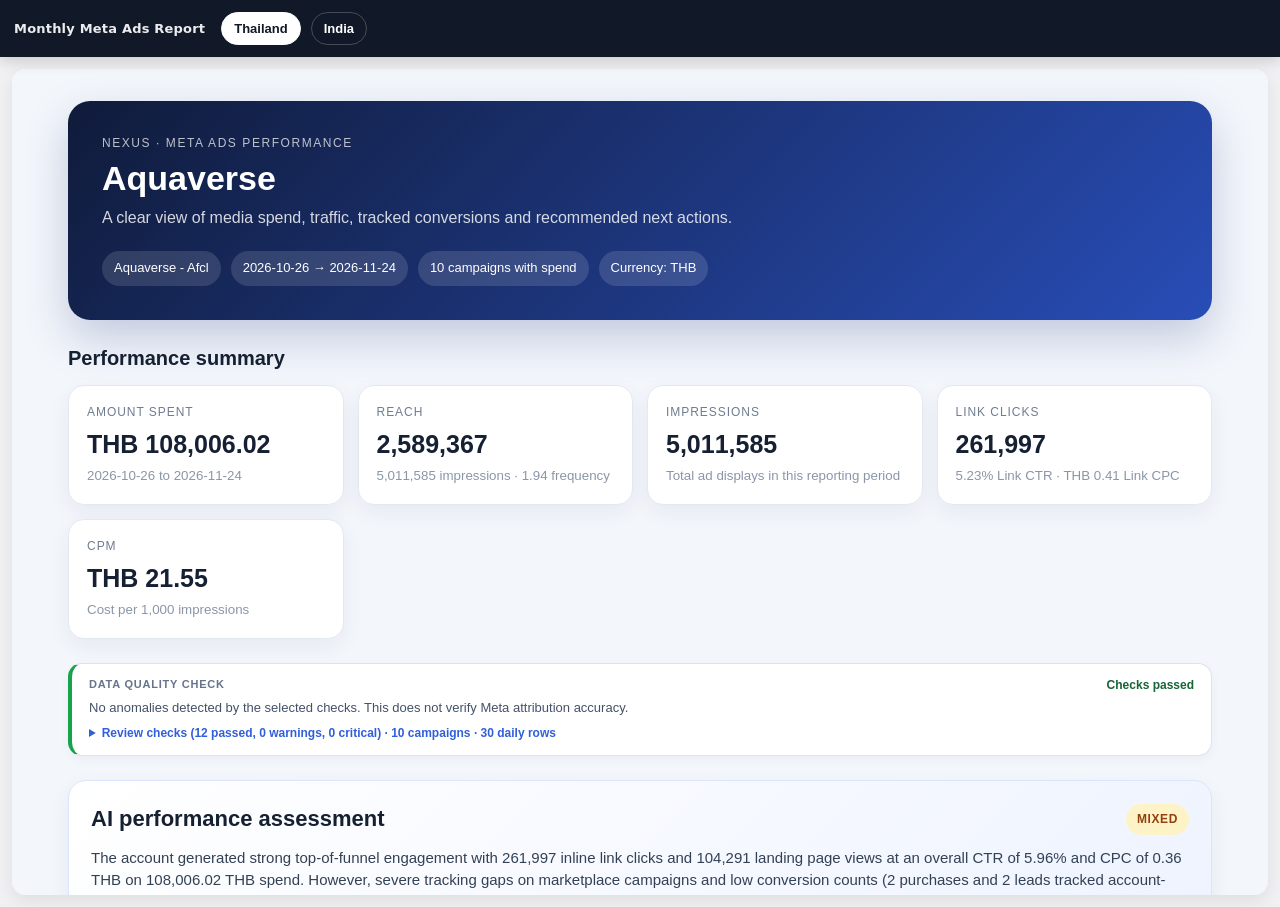
==== commit e2573d5e: "Update ads.html" ====
--- a/ads.html
+++ b/ads.html
@@ -1 +1 @@
-<!DOCTYPE html><html lang="en"><head>  <meta charset="UTF-8">  <meta    name="viewport"    content="width=device-width, initial-scale=1.0"  >  <title>Monthly Meta Ads Report</title>  <style>    * {      box-sizing: border-box;    }    html,    body {      margin: 0;      padding: 0;      min-height: 100%;      background: #f1f1f4;      font-family:        system-ui,        -apple-system,        BlinkMacSystemFont,        "Segoe UI",        Roboto,        Arial,        sans-serif;      color: #111827;    }    .topbar {      position: sticky;      top: 0;      z-index: 9999;      display: flex;      align-items: center;      gap: 10px;      padding: 12px 14px;      background: #111827;      box-shadow: 0 4px 14px rgba(0, 0, 0, 0.16);    }    .title {      margin-right: 6px;      color: rgba(255, 255, 255, 0.92);      font-size: 13px;      font-weight: 700;      letter-spacing: 0.2px;    }    .btn {      border: 1px solid rgba(255, 255, 255, 0.22);      background: transparent;      color: #ffffff;      padding: 8px 12px;      border-radius: 999px;      cursor: pointer;      font-size: 13px;      font-weight: 600;      transition:        background 0.2s ease,        color 0.2s ease,        border-color 0.2s ease;    }    .btn:hover {      background: rgba(255, 255, 255, 0.1);    }    .btn.active {      background: #ffffff;      color: #111827;      border-color: #ffffff;    }    .wrap {      padding: 12px;    }    .panel {      display: none;    }    .panel.active {      display: block;    }    iframe {      display: block;      width: 100%;      height: calc(100vh - 74px);      min-height: 700px;      border: 0;      border-radius: 14px;      background: #ffffff;      box-shadow: 0 6px 18px rgba(0, 0, 0, 0.08);    }    .missing {      display: flex;      align-items: center;      justify-content: center;      min-height: 300px;      padding: 30px;      background: #ffffff;      border: 1px dashed #cbd5e1;      border-radius: 14px;      color: #64748b;      text-align: center;    }    @media (max-width: 600px) {      .topbar {        flex-wrap: wrap;      }      .title {        width: 100%;        margin-bottom: 2px;      }      iframe {        height: calc(100vh - 104px);        min-height: 600px;      }    }  </style></head><body>  <div class="topbar">    <div class="title">Monthly Meta Ads Report</div>    <button      class="btn active"      id="btnTH"      type="button"      onclick="showPanel('TH')"    >      Thailand    </button>    <button      class="btn"      id="btnIN"      type="button"      onclick="showPanel('IN')"    >      India    </button>  </div>  <div class="wrap">    <div class="panel active" id="panelTH">      <iframe               title="Thailand Meta Ads Report"               srcdoc="<!DOCTYPE html><html lang=&quot;en&quot;><head><meta charset=&quot;UTF-8&quot;><meta  name=&quot;viewport&quot;  content=&quot;width=device-width, initial-scale=1.0&quot;><title>  Aquaverse Meta Ads Report</title><style>  * {    box-sizing: border-box;  }  body {    margin: 0;    background: #f3f6fb;    color: #162033;    font-family: Inter, Arial, sans-serif;    line-height: 1.45;  }  .page {    max-width: 1180px;    margin: 0 auto;    padding: 32px 18px 60px;  }  .hero {    background: linear-gradient(135deg, #101b3a, #284db7);    color: white;    padding: 34px;    border-radius: 22px;    box-shadow: 0 18px 45px rgba(21, 47, 120, 0.22);  }  .eyebrow {    text-transform: uppercase;    letter-spacing: 0.13em;    font-size: 12px;    opacity: 0.72;  }  .hero h1 {    font-size: 34px;    line-height: 1.1;    margin: 8px 0;  }  .hero p {    margin: 0;    opacity: 0.82;  }  .meta {    display: flex;    flex-wrap: wrap;    gap: 10px;    margin-top: 22px;  }  .pill {    background: rgba(255, 255, 255, 0.13);    padding: 8px 12px;    border-radius: 999px;    font-size: 13px;  }  .section {    margin-top: 24px;  }  .section-title {    font-size: 20px;    margin: 0 0 12px;  }  .cards {    display: grid;    grid-template-columns: repeat(4, minmax(0, 1fr));    gap: 14px;  }  .card {    background: #fff;    border: 1px solid #e3e9f3;    border-radius: 16px;    padding: 18px;    box-shadow: 0 8px 22px rgba(26, 45, 86, 0.06);  }  .card span {    display: block;    color: #6f7c91;    font-size: 12px;    text-transform: uppercase;    letter-spacing: 0.08em;  }  .card strong {    display: block;    font-size: 25px;    margin-top: 5px;  }  .card small {    display: block;    color: #8a96a8;    margin-top: 4px;  }  .insights {    display: grid;    grid-template-columns: repeat(2, minmax(0, 1fr));    gap: 12px;  }  .insight {    background: #fff;    border-left: 4px solid #315fda;    border-radius: 12px;    padding: 15px 17px;    box-shadow: 0 6px 18px rgba(26, 45, 86, 0.05);  }  .insight span {    display: block;    color: #748199;    font-size: 12px;    text-transform: uppercase;    letter-spacing: 0.06em;  }  .insight strong {    display: block;    margin-top: 4px;  }  .panel {    background: #fff;    border: 1px solid #e3e9f3;    border-radius: 16px;    padding: 18px;    box-shadow: 0 8px 22px rgba(26, 45, 86, 0.05);  }  .trend-row {    display: grid;    grid-template-columns: 100px 1fr 100px;    gap: 12px;    align-items: center;    margin: 9px 0;  }  .trend-date,  .trend-value {    font-size: 12px;    color: #66748b;  }  .trend-value {    text-align: right;  }  .trend-track {    height: 10px;    background: #edf1f7;    border-radius: 999px;    overflow: hidden;  }  .trend-fill {    height: 100%;    background: linear-gradient(90deg, #315fda, #6c8cff);    border-radius: 999px;  }  /* Campaign table controls: lightweight client-side search, filtering and sorting. */  .campaign-toolbar {    padding: 16px;    margin-bottom: 12px;    background: #fff;    border: 1px solid #e3e9f3;    border-radius: 16px;    box-shadow: 0 6px 18px rgba(26, 45, 86, 0.04);  }  .campaign-controls {    display: grid;    grid-template-columns: minmax(220px, 2fr) minmax(148px, 1fr) minmax(136px, 0.85fr) minmax(160px, 1.1fr) auto;    gap: 10px;    align-items: end;  }  .campaign-control { display: block; min-width: 0; }  .campaign-control label {    display: block;    margin-bottom: 5px;    color: #64748b;    font-size: 11px;    font-weight: 700;    letter-spacing: 0.025em;  }  .campaign-control input, .campaign-control select {    display: block;    width: 100%;    height: 40px;    padding: 0 12px;    font: inherit;    font-size: 13px;    color: #18233d;    border: 1px solid #ccd7e7;    border-radius: 10px;    background: #fff;  }  .campaign-control input:focus-visible, .campaign-control select:focus-visible,  .campaign-reset:focus-visible {    outline: 3px solid rgba(49, 95, 218, 0.25);    outline-offset: 1px;    border-color: #315fda;  }  .campaign-reset {    height: 40px;    padding: 0 14px;    border: 1px solid #cbd5e1;    border-radius: 10px;    background: #f8fafc;    color: #334155;    font-size: 12px;    font-weight: 700;    cursor: pointer;    white-space: nowrap;  }  .campaign-reset:hover { background: #edf2f9; }  .campaign-toolbar-foot {    display: flex;    justify-content: space-between;    flex-wrap: wrap;    gap: 4px 16px;    margin-top: 10px;    color: #64748b;    font-size: 12px;  }  .campaign-match-count { font-weight: 700; color: #315fda; }  #noCampaignMatches td {    padding: 24px;    text-align: center;    color: #64748b;    background: #f9fbff;  }  #campaignRows tr[hidden] { display: none; }  .table-wrap {    overflow: auto;    background: #fff;    border: 1px solid #e3e9f3;    border-radius: 16px;    box-shadow: 0 8px 22px rgba(26, 45, 86, 0.05);  }  table {    width: 100%;    border-collapse: collapse;    min-width: 1160px;  }  th {    position: sticky;    top: 0;    background: #f7f9fc;    color: #66748b;    text-align: right;    font-size: 11px;    text-transform: uppercase;    letter-spacing: 0.06em;    padding: 13px 11px;    border-bottom: 1px solid #e3e9f3;  }  th:first-child,  td:first-child {    text-align: left;  }  td {    text-align: right;    padding: 13px 11px;    border-bottom: 1px solid #edf1f6;    font-size: 13px;  }  tr:last-child td {    border-bottom: 0;  }  .campaign-name {    font-weight: 700;    max-width: 260px;  }  .campaign-id {    color: #9aa5b5;    font-size: 10px;    margin-top: 3px;  }  .empty {    background: #fff;    border: 1px dashed #cfd8e7;    border-radius: 14px;    padding: 18px;    color: #7a879a;  }  /* Compact Data Quality Check, expanded only on demand. */  .dq-panel {    border: 1px solid #dbe3ee;    border-left: 4px solid #16a34a;    background: #fff;    padding: 13px 17px;    border-radius: 14px;    box-shadow: 0 4px 12px rgba(26, 45, 86, 0.04);  }  .dq-warning { border-left-color: #d97706; }  .dq-critical { border-left-color: #b91c1c; }  .dq-heading { display: flex; align-items: center; justify-content: space-between; flex-wrap: wrap; gap: 8px; }  .dq-label { color: #66748b; font-size: 11px; font-weight: 800; letter-spacing: 0.07em; }  .dq-status { font-size: 12px; font-weight: 700; color: #166534; }  .dq-warning .dq-status { color: #92400e; }  .dq-critical .dq-status { color: #991b1b; }  .dq-overview { margin: 5px 0 7px; color: #445168; font-size: 13px; }  .dq-details summary { cursor: pointer; color: #315fda; font-size: 12px; font-weight: 700; }  .dq-details summary:hover { text-decoration: underline; }  .dq-checks { list-style: none; padding: 7px 0 0; margin: 5px 0 0; }  .dq-check { display: flex; gap: 10px; padding: 10px 1px; border-top: 1px solid #eef2f7; }  .dq-icon { width: 20px; height: 20px; display: inline-flex; align-items: center; justify-content: center;    flex: 0 0 20px; border-radius: 50%; font-size: 12px; font-weight: 800;    background: #dcfce7; color: #166534; }  .dq-check-warning .dq-icon { background: #fef3c7; color: #92400e; }  .dq-check-critical .dq-icon { background: #fee2e2; color: #991b1b; }  .dq-check-info .dq-icon { background: #e8eef9; color: #315fda; }  .dq-check strong { display: block; font-size: 12px; }  .dq-check small { display: block; margin-top: 2px; font-size: 12px; color: #64748b; overflow-wrap: anywhere; }  .note {    font-size: 12px;    color: #7c889b;    margin-top: 14px;  }  /* Tiny hover hint, without introducing an extra dashboard panel. */  .metric-missing {    border-bottom: 1px dotted #9ba8b9;    color: #718096;    cursor: help;    white-space: nowrap;  }  .metric-missing:hover { color: #284db7; }  .footer {    text-align: center;    color: #929daf;    font-size: 12px;    margin-top: 28px;  }  .ai-hero {    background: linear-gradient(135deg, #ffffff, #eef3ff);    border: 1px solid #dbe5ff;    border-radius: 18px;    padding: 22px;    box-shadow: 0 8px 22px rgba(26, 45, 86, 0.06);  }  .ai-header {    display: flex;    align-items: center;    justify-content: space-between;    gap: 16px;    margin-bottom: 12px;  }  .ai-header h2 {    margin: 0;    font-size: 22px;  }  .health {    padding: 7px 11px;    border-radius: 999px;    font-size: 12px;    font-weight: 700;    text-transform: uppercase;    letter-spacing: 0.05em;  }  .health-good {    background: #dcfce7;    color: #166534;  }  .health-mixed {    background: #fef3c7;    color: #92400e;  }  .health-poor {    background: #fee2e2;    color: #991b1b;  }  .health-insufficient_data {    background: #e5e7eb;    color: #4b5563;  }  .ai-summary {    font-size: 15px;    color: #334155;    margin: 0;  }  .action-grid {    display: grid;    grid-template-columns: repeat(2, minmax(0, 1fr));    gap: 14px;  }  .action-card {    background: #fff;    border: 1px solid #e3e9f3;    border-radius: 16px;    padding: 18px;    box-shadow: 0 7px 20px rgba(26, 45, 86, 0.05);  }  .action-card h3 {    margin: 12px 0 8px;    font-size: 16px;  }  .action-card p {    margin: 7px 0;    color: #526077;    font-size: 13px;  }  .action-top {    display: flex;    justify-content: space-between;    align-items: center;  }  .action-number {    display: flex;    align-items: center;    justify-content: center;    width: 28px;    height: 28px;    border-radius: 50%;    background: #eef3ff;    color: #284db7;    font-weight: 800;    font-size: 12px;  }  .priority-badge {    padding: 5px 8px;    border-radius: 999px;    background: #edf1f7;    color: #5f6d84;    font-size: 10px;    font-weight: 700;    text-transform: uppercase;  }  .priority-high {    border-top: 4px solid #dc2626;  }  .priority-medium {    border-top: 4px solid #f59e0b;  }  .priority-low {    border-top: 4px solid #16a34a;  }  .finding-grid {    display: grid;    grid-template-columns: repeat(2, minmax(0, 1fr));    gap: 14px;  }  .finding {    background: #fff;    border: 1px solid #e3e9f3;    border-radius: 16px;    padding: 18px;  }  .finding.positive {    border-left: 5px solid #16a34a;  }  .finding.negative {    border-left: 5px solid #dc2626;  }  .finding h3 {    margin: 0 0 8px;    font-size: 16px;  }  .finding p {    margin: 0 0 10px;    color: #526077;  }  .evidence,  .recommendation {    font-size: 13px;    margin-top: 7px;    color: #445168;  }  .budget-row {    display: grid;    grid-template-columns: 1fr 40px 1fr;    gap: 12px;    align-items: center;    background: #fff;    border: 1px solid #e3e9f3;    border-radius: 16px;    padding: 17px;    margin-bottom: 12px;  }  .budget-row span {    display: block;    color: #8490a3;    font-size: 11px;    text-transform: uppercase;    letter-spacing: 0.06em;  }  .budget-row strong {    display: block;    margin-top: 4px;  }  .budget-row p {    grid-column: 1 / -1;    margin: 2px 0 0;    color: #59677d;    font-size: 13px;  }  .budget-arrow {    text-align: center;    font-size: 22px;    color: #315fda;  }  .test-grid {    display: grid;    grid-template-columns: repeat(3, minmax(0, 1fr));    gap: 14px;  }  .test-card {    background: #fff;    border: 1px solid #e3e9f3;    border-radius: 16px;    padding: 18px;  }  .test-index {    font-size: 10px;    text-transform: uppercase;    letter-spacing: 0.08em;    color: #315fda;    font-weight: 800;  }  .test-card h3 {    margin: 7px 0 10px;    font-size: 16px;  }  .test-card p {    font-size: 13px;    color: #526077;    margin: 7px 0;  }  .tracking-list {    margin: 0;    padding-left: 20px;  }  .tracking-list li {    margin: 8px 0;    color: #526077;  }  .final-recommendation {    background: #101b3a;    color: #fff;    border-radius: 18px;    padding: 22px;    font-size: 15px;  }  .warning {    margin-top: 12px;    padding: 11px 13px;    border-radius: 10px;    background: #fff4e5;    color: #8a5200;    font-size: 12px;  }  @media (max-width: 1100px) {    .campaign-controls {      grid-template-columns: repeat(2, minmax(0, 1fr));    }    .campaign-reset { grid-column: 1 / -1; justify-self: start; }  }  @media (max-width: 560px) {    .campaign-controls { grid-template-columns: 1fr; }    .campaign-reset { grid-column: auto; justify-self: stretch; }  }  @media (max-width: 850px) {    .cards {      grid-template-columns: repeat(2, minmax(0, 1fr));    }    .insights,    .action-grid,    .finding-grid {      grid-template-columns: 1fr;    }    .test-grid {      grid-template-columns: 1fr;    }    .hero h1 {      font-size: 27px;    }  }  @media (max-width: 520px) {    .cards {      grid-template-columns: 1fr;    }    .hero {      padding: 25px;    }    .trend-row {      grid-template-columns: 76px 1fr 82px;    }    .budget-row {      grid-template-columns: 1fr;    }    .budget-arrow {      transform: rotate(90deg);    }    .ai-header {      align-items: flex-start;      flex-direction: column;    }  }</style></head><body><div class=&quot;page&quot;>  <section class=&quot;hero&quot;>    <div class=&quot;eyebrow&quot;>      Nexus      · Meta Ads Performance    </div>    <h1>      Aquaverse    </h1>    <p>      A clear view of media spend, traffic, tracked      conversions and recommended next actions.    </p>    <div class=&quot;meta&quot;>      <span class=&quot;pill&quot;>        Aquaverse - Afcl      </span>      <span class=&quot;pill&quot;>        2026-10-25        →        2026-11-23      </span>      <span class=&quot;pill&quot;>        10 campaigns with spend      </span>      <span class=&quot;pill&quot;>        Currency: THB      </span>    </div>  </section>  <section class=&quot;section&quot;>    <h2 class=&quot;section-title&quot;>      Performance summary    </h2>    <div class=&quot;cards&quot;>      <div class=&quot;card&quot;>        <span>Amount spent</span>        <strong>THB 113,256.21</strong>        <small>          2026-10-25          to          2026-11-23        </small>      </div>      <div class=&quot;card&quot;>        <span>Reach</span>        <strong>2,671,253</strong>        <small>          5,285,804 impressions          ·          1.98 frequency        </small>      </div>      <div class=&quot;card&quot;>        <span>Impressions</span>        <strong>5,285,804</strong>        <small>Total ad displays in this reporting period</small>      </div>      <div class=&quot;card&quot;>        <span>Link clicks</span>        <strong>280,402</strong>        <small>          5.30% Link CTR          ·          THB 0.40 Link CPC        </small>      </div>      <div class=&quot;card&quot;>        <span>CPM</span>        <strong>THB 21.43</strong>        <small>Cost per 1,000 impressions</small>      </div>    </div>  </section>    <section class=&quot;section&quot; aria-label=&quot;Data quality check&quot;>    <div class=&quot;dq-panel dq-pass&quot;>      <div class=&quot;dq-heading&quot;>        <span class=&quot;dq-label&quot;>DATA QUALITY CHECK</span>        <span class=&quot;dq-status&quot;>Checks passed</span>      </div>      <p class=&quot;dq-overview&quot;>No anomalies detected by the selected checks. This does not verify Meta attribution accuracy.</p>      <details class=&quot;dq-details&quot;>        <summary>Review checks (12 passed, 0 warnings, 0 critical) · 10 campaigns · 30 daily rows</summary>        <ul class=&quot;dq-checks&quot;><li class=&quot;dq-check dq-check-pass&quot;>    <span class=&quot;dq-icon&quot; aria-hidden=&quot;true&quot;>✓</span>    <span><strong>Report date range</strong><small>2026-10-25 to 2026-11-23 (30 calendar days).</small></span>  </li><li class=&quot;dq-check dq-check-pass&quot;>    <span class=&quot;dq-icon&quot; aria-hidden=&quot;true&quot;>✓</span>    <span><strong>Account summary response</strong><small>Account spend and impressions are present and numeric.</small></span>  </li><li class=&quot;dq-check dq-check-pass&quot;>    <span class=&quot;dq-icon&quot; aria-hidden=&quot;true&quot;>✓</span>    <span><strong>Campaign response</strong><small>10 campaign rows received.</small></span>  </li><li class=&quot;dq-check dq-check-pass&quot;>    <span class=&quot;dq-icon&quot; aria-hidden=&quot;true&quot;>✓</span>    <span><strong>Campaign pagination</strong><small>No additional campaign page is indicated in this response.</small></span>  </li><li class=&quot;dq-check dq-check-pass&quot;>    <span class=&quot;dq-icon&quot; aria-hidden=&quot;true&quot;>✓</span>    <span><strong>Daily trend response</strong><small>30 daily rows received. Days without delivery may not have a row.</small></span>  </li><li class=&quot;dq-check dq-check-pass&quot;>    <span class=&quot;dq-icon&quot; aria-hidden=&quot;true&quot;>✓</span>    <span><strong>Daily pagination</strong><small>No additional daily page is indicated.</small></span>  </li><li class=&quot;dq-check dq-check-pass&quot;>    <span class=&quot;dq-icon&quot; aria-hidden=&quot;true&quot;>✓</span>    <span><strong>Duplicate campaign identifiers</strong><small>No duplicate non-empty campaign IDs in returned campaign rows.</small></span>  </li><li class=&quot;dq-check dq-check-pass&quot;>    <span class=&quot;dq-icon&quot; aria-hidden=&quot;true&quot;>✓</span>    <span><strong>Metric value integrity</strong><small>No invalid/negative core metrics or obvious reach/click inconsistencies found.</small></span>  </li><li class=&quot;dq-check dq-check-pass&quot;>    <span class=&quot;dq-icon&quot; aria-hidden=&quot;true&quot;>✓</span>    <span><strong>Daily date integrity</strong><small>30 unique reporting dates are inside the selected period. (Zero-delivery days may be omitted.)</small></span>  </li><li class=&quot;dq-check dq-check-pass&quot;>    <span class=&quot;dq-icon&quot; aria-hidden=&quot;true&quot;>✓</span>    <span><strong>Account vs. campaign spend</strong><small>Account: 113,256.21, rows: 113,256.21, difference: 0 (0.00%). Allowed tolerance: max(5 currency units, 2% of account spend).</small></span>  </li><li class=&quot;dq-check dq-check-pass&quot;>    <span class=&quot;dq-icon&quot; aria-hidden=&quot;true&quot;>✓</span>    <span><strong>Account vs. daily spend</strong><small>Account: 113,256.21, rows: 113,256.21, difference: 0 (0.00%). Allowed tolerance: max(5 currency units, 2% of account spend).</small></span>  </li><li class=&quot;dq-check dq-check-info&quot;>    <span class=&quot;dq-icon&quot; aria-hidden=&quot;true&quot;>i</span>    <span><strong>Conversion metric coverage</strong><small>Of 10 campaigns with spend: lead actions available for 1, purchase actions for 1, and purchase value for 1. Missing conversion actions are not proof of zero sales.</small></span>  </li><li class=&quot;dq-check dq-check-pass&quot;>    <span class=&quot;dq-icon&quot; aria-hidden=&quot;true&quot;>✓</span>    <span><strong>AI analysis structure</strong><small>AI recommendations were parsed, but must still be verified against Meta data.</small></span>  </li></ul>      </details>    </div>  </section>  <section class=&quot;section&quot;>    <div class=&quot;ai-hero&quot;>      <div class=&quot;ai-header&quot;>        <h2>AI performance assessment</h2>        <span          class=&quot;health health-mixed&quot;        >          Mixed        </span>      </div>      <p class=&quot;ai-summary&quot;>        The account generated 280,402 inline link clicks and 109,866 landing page views at an efficient average CPC of 0.35 THB across 113,256.21 THB total spend. However, tracked end-funnel performance yielded only 2 purchases (1,620 THB value) and 2 leads, placing recorded results below the minimum threshold of 3 conversions per campaign required for statistical decision-making, primarily due to tracking gaps on external marketplace traffic.      </p>          </div>  </section>  <section class=&quot;section&quot;>    <h2 class=&quot;section-title&quot;>      Priority actions    </h2>    <div class=&quot;action-grid&quot;>                <div class=&quot;action-card priority-high&quot;>            <div class=&quot;action-top&quot;>              <span class=&quot;action-number&quot;>1</span>              <span class=&quot;priority-badge&quot;>                high              </span>            </div>            <h3>              Fix Offsite &amp;amp; Pixel Conversion Tracking            </h3>            <p>              <strong>Why:</strong>              Over 94,171 link clicks were sent to Lazada and Shopee campaigns without recorded purchases or leads due to missing cross-platform Meta Pixel/CAPI attribution.            </p>            <p>              <strong>Do this:</strong>              Implement Meta Conversions API and deep-linking/affiliate tracking for marketplace traffic, while auditing website Pixel events for ticket checkout flows.            </p>          </div>                  <div class=&quot;action-card priority-high&quot;>            <div class=&quot;action-top&quot;>              <span class=&quot;action-number&quot;>2</span>              <span class=&quot;priority-badge&quot;>                high              </span>            </div>            <h3>              Reallocate Budget Away from High-CPC Campaigns            </h3>            <p>              <strong>Why:</strong>              Campaigns like Christmas Early bird (0.99 THB CPC, 2.36% CTR) are significantly less click-efficient than top performers like Party Goers (0.16 THB CPC, 8.58% CTR).            </p>            <p>              <strong>Do this:</strong>              Shift spend from Christmas Early bird into high-CTR traffic producers.            </p>          </div>                  <div class=&quot;action-card priority-medium&quot;>            <div class=&quot;action-top&quot;>              <span class=&quot;action-number&quot;>3</span>              <span class=&quot;priority-badge&quot;>                medium              </span>            </div>            <h3>              Test Native Instant Lead Forms            </h3>            <p>              <strong>Why:</strong>              Offsite web traffic yields low recorded conversions; native lead generation avoids offsite drop-off.            </p>            <p>              <strong>Do this:</strong>              Launch Instant Form campaigns targeting high-intent event audiences to capture direct leads on Meta.            </p>          </div>            </div>  </section>  <section class=&quot;section&quot;>    <h2 class=&quot;section-title&quot;>      What is working    </h2>    <div class=&quot;finding-grid&quot;>                <div class=&quot;finding positive&quot;>            <h3>              Claude | TH | Party Goers | Thai | 2026-06-19            </h3>            <p>              Delivers exceptional traffic scale at the lowest cost per click in the account.            </p>            <div class=&quot;evidence&quot;>              <strong>Evidence:</strong>              Generated 73,056 link clicks and 15,230 landing page views at an 8.58% CTR and 0.16 THB CPC on 14,569.75 THB spend.            </div>            <div class=&quot;recommendation&quot;>              <strong>Next step:</strong>              Maintain core budget allocation and use this audience to test instant lead capture.            </div>          </div>                  <div class=&quot;finding positive&quot;>            <h3>              Claude | TH | Awareness | 12Jun            </h3>            <p>              Highly effective at driving broad interest and video engagement.            </p>            <div class=&quot;evidence&quot;>              <strong>Evidence:</strong>              Achieved a 9.30% CTR, 34,935 link clicks, 49,712 video views, and a low CPM of 21.13 THB on 8,238.26 THB spend.            </div>            <div class=&quot;recommendation&quot;>              <strong>Next step:</strong>              Keep running at current spend levels to fuel top-of-funnel retargeting pools.            </div>          </div>                  <div class=&quot;finding positive&quot;>            <h3>              Lazada-shopee- Spooky season early bird            </h3>            <p>              The only campaign producing tracked conversions and lead activity.            </p>            <div class=&quot;evidence&quot;>              <strong>Evidence:</strong>              Recorded 2 purchases (1,620 THB value), 2 leads, and 3 messaging conversations on 13,581.37 THB spend.            </div>            <div class=&quot;recommendation&quot;>              <strong>Next step:</strong>              Maintain spend without scaling until conversion volume reaches at least 3 results.            </div>          </div>            </div>  </section>  <section class=&quot;section&quot;>    <h2 class=&quot;section-title&quot;>      What needs improvement    </h2>    <div class=&quot;finding-grid&quot;>                <div class=&quot;finding negative&quot;>            <h3>              Christmas Early bird            </h3>            <p>              Underperforming traffic efficiency with high CPC and low engagement.            </p>            <div class=&quot;evidence&quot;>              <strong>Evidence:</strong>              Lowest CTR in the account at 2.36% and highest CPC at 0.99 THB, returning only 4,954 landing page views for 10,478.43 THB spend.            </div>            <div class=&quot;recommendation&quot;>              <strong>Recommended change:</strong>              Reduce daily budget and refresh ad creative/copy to improve CTR above 5%.            </div>          </div>                  <div class=&quot;finding negative&quot;>            <h3>              Claude | TH | Conversions Lazada | 12Jun            </h3>            <p>              High spend driving traffic offsite without trackable conversion signals.            </p>            <div class=&quot;evidence&quot;>              <strong>Evidence:</strong>              Spent 16,404.79 THB generating 45,942 link clicks and 14,566 landing page views, but 0 tracked purchases or leads.            </div>            <div class=&quot;recommendation&quot;>              <strong>Recommended change:</strong>              Pause budget scaling until offsite Lazada conversion attribution is established.            </div>          </div>            </div>  </section>  <section class=&quot;section&quot;>    <h2 class=&quot;section-title&quot;>      Budget recommendations    </h2>    <div>                <div class=&quot;budget-row&quot;>            <div>              <span>Reduce or take from</span>              <strong>                Christmas Early bird              </strong>            </div>            <div class=&quot;budget-arrow&quot;>→</div>            <div>              <span>Move toward</span>              <strong>                Claude | TH | Party Goers | Thai | 2026-06-19              </strong>            </div>            <p>              Reallocate budget from low-CTR (2.36%) traffic to high-efficiency traffic (8.58% CTR, 0.16 THB CPC).            </p>          </div>                  <div class=&quot;budget-row&quot;>            <div>              <span>Reduce or take from</span>              <strong>                Claude | TH | Conversions Lazada | 12Jun              </strong>            </div>            <div class=&quot;budget-arrow&quot;>→</div>            <div>              <span>Move toward</span>              <strong>                Lazada-shopee- Spooky season early bird              </strong>            </div>            <p>              Shift budget from unassigned marketplace traffic to the campaign demonstrating verified lead and purchase activity.            </p>          </div>            </div>  </section>  <section class=&quot;section&quot;>    <h2 class=&quot;section-title&quot;>      Recommended tests    </h2>    <div class=&quot;test-grid&quot;>                <div class=&quot;test-card&quot;>            <span class=&quot;test-index&quot;>              Test 1            </span>            <h3>              Native Lead Generation Ads            </h3>            <p>              <strong>Setup:</strong>              Run On-Facebook Instant Forms targeting Party and Early Bird interest audiences with ticket promotional offers.            </p>            <p>              <strong>Success metric:</strong>              Cost per Lead (CPL) with a minimum sample size of 3 leads.            </p>          </div>                  <div class=&quot;test-card&quot;>            <span class=&quot;test-index&quot;>              Test 2            </span>            <h3>              Click-to-Messenger Campaign            </h3>            <p>              <strong>Setup:</strong>              Set up Messaging objective targeting &amp;#039;Early bird&amp;#039; and &amp;#039;Party&amp;#039; audiences to capture inquiry-to-sale conversations directly.            </p>            <p>              <strong>Success metric:</strong>              Cost per Messaging Conversation Started.            </p>          </div>            </div>  </section>  <section class=&quot;section&quot;>    <h2 class=&quot;section-title&quot;>      Tracking and attribution checks    </h2>    <div class=&quot;panel&quot;>          <ul class=&quot;tracking-list&quot;>      <li>Marketplace Attribution Gap: 94,171 combined link clicks to Lazada and Shopee generated 0 tracked conversions due to lack of offsite CAPI/Pixel integration.</li><li>Low Conversion Signal Volume: Account-wide tracked purchases (2) and leads (2) are below the decision threshold of 3 results, indicating missing web/app Pixel events.</li>    </ul>      </div>  </section>          <section class=&quot;section&quot;>          <h2 class=&quot;section-title&quot;>            Final recommendation          </h2>          <div class=&quot;final-recommendation&quot;>            Fix Meta Pixel and Conversions API tracking on all checkout and lead endpoints immediately. In the interim, trim budget from high-CPC campaigns like Christmas Early bird (0.99 THB CPC) and reallocate into top traffic drivers like Party Goers (0.16 THB CPC) while testing native Meta Lead Forms.          </div>        </section>        <section class=&quot;section&quot;>    <h2 class=&quot;section-title&quot;>      Standout campaigns    </h2>    <div class=&quot;insights&quot;>                <div class=&quot;insight&quot;>            <span>Highest link CTR</span>            <strong>8.96% · Claude | TH | Awareness | 12Jun</strong>          </div>                  <div class=&quot;insight&quot;>            <span>Lowest link CPC</span>            <strong>THB 0.20 · Claude | TH | Party Goers | Thai | 2026-06-19</strong>          </div>                  <div class=&quot;insight&quot;>            <span>Most leads</span>            <strong>2 · Lazada-shopee- Spooky season early bird</strong>          </div>                  <div class=&quot;insight&quot;>            <span>Best ROAS</span>            <strong>0.12× · Lazada-shopee- Spooky season early bird</strong>          </div>            </div>  </section>  <section class=&quot;section&quot;>    <h2 class=&quot;section-title&quot;>      Daily spend trend    </h2>    <div class=&quot;panel&quot;>            <div class=&quot;trend-row&quot;>        <div class=&quot;trend-date&quot;>          2026-10-25        </div>        <div class=&quot;trend-track&quot;>          <div            class=&quot;trend-fill&quot;            style=&quot;width:100%&quot;          ></div>        </div>        <div class=&quot;trend-value&quot;>          THB 7,181.32        </div>      </div>          <div class=&quot;trend-row&quot;>        <div class=&quot;trend-date&quot;>          2026-10-26        </div>        <div class=&quot;trend-track&quot;>          <div            class=&quot;trend-fill&quot;            style=&quot;width:92%&quot;          ></div>        </div>        <div class=&quot;trend-value&quot;>          THB 6,612.27        </div>      </div>          <div class=&quot;trend-row&quot;>        <div class=&quot;trend-date&quot;>          2026-10-27        </div>        <div class=&quot;trend-track&quot;>          <div            class=&quot;trend-fill&quot;            style=&quot;width:92%&quot;          ></div>        </div>        <div class=&quot;trend-value&quot;>          THB 6,636.02        </div>      </div>          <div class=&quot;trend-row&quot;>        <div class=&quot;trend-date&quot;>          2026-10-28        </div>        <div class=&quot;trend-track&quot;>          <div            class=&quot;trend-fill&quot;            style=&quot;width:77%&quot;          ></div>        </div>        <div class=&quot;trend-value&quot;>          THB 5,530.81        </div>      </div>          <div class=&quot;trend-row&quot;>        <div class=&quot;trend-date&quot;>          2026-10-29        </div>        <div class=&quot;trend-track&quot;>          <div            class=&quot;trend-fill&quot;            style=&quot;width:63%&quot;          ></div>        </div>        <div class=&quot;trend-value&quot;>          THB 4,503.88        </div>      </div>          <div class=&quot;trend-row&quot;>        <div class=&quot;trend-date&quot;>          2026-10-30        </div>        <div class=&quot;trend-track&quot;>          <div            class=&quot;trend-fill&quot;            style=&quot;width:66%&quot;          ></div>        </div>        <div class=&quot;trend-value&quot;>          THB 4,706.43        </div>      </div>          <div class=&quot;trend-row&quot;>        <div class=&quot;trend-date&quot;>          2026-10-31        </div>        <div class=&quot;trend-track&quot;>          <div            class=&quot;trend-fill&quot;            style=&quot;width:50%&quot;          ></div>        </div>        <div class=&quot;trend-value&quot;>          THB 3,577.53        </div>      </div>          <div class=&quot;trend-row&quot;>        <div class=&quot;trend-date&quot;>          2026-11-01        </div>        <div class=&quot;trend-track&quot;>          <div            class=&quot;trend-fill&quot;            style=&quot;width:67%&quot;          ></div>        </div>        <div class=&quot;trend-value&quot;>          THB 4,846.88        </div>      </div>          <div class=&quot;trend-row&quot;>        <div class=&quot;trend-date&quot;>          2026-11-02        </div>        <div class=&quot;trend-track&quot;>          <div            class=&quot;trend-fill&quot;            style=&quot;width:58%&quot;          ></div>        </div>        <div class=&quot;trend-value&quot;>          THB 4,170.26        </div>      </div>          <div class=&quot;trend-row&quot;>        <div class=&quot;trend-date&quot;>          2026-11-03        </div>        <div class=&quot;trend-track&quot;>          <div            class=&quot;trend-fill&quot;            style=&quot;width:69%&quot;          ></div>        </div>        <div class=&quot;trend-value&quot;>          THB 4,960.03        </div>      </div>          <div class=&quot;trend-row&quot;>        <div class=&quot;trend-date&quot;>          2026-11-04        </div>        <div class=&quot;trend-track&quot;>          <div            class=&quot;trend-fill&quot;            style=&quot;width:64%&quot;          ></div>        </div>        <div class=&quot;trend-value&quot;>          THB 4,606.63        </div>      </div>          <div class=&quot;trend-row&quot;>        <div class=&quot;trend-date&quot;>          2026-11-05        </div>        <div class=&quot;trend-track&quot;>          <div            class=&quot;trend-fill&quot;            style=&quot;width:65%&quot;          ></div>        </div>        <div class=&quot;trend-value&quot;>          THB 4,640.94        </div>      </div>          <div class=&quot;trend-row&quot;>        <div class=&quot;trend-date&quot;>          2026-11-06        </div>        <div class=&quot;trend-track&quot;>          <div            class=&quot;trend-fill&quot;            style=&quot;width:59%&quot;          ></div>        </div>        <div class=&quot;trend-value&quot;>          THB 4,201.67        </div>      </div>          <div class=&quot;trend-row&quot;>        <div class=&quot;trend-date&quot;>          2026-11-07        </div>        <div class=&quot;trend-track&quot;>          <div            class=&quot;trend-fill&quot;            style=&quot;width:48%&quot;          ></div>        </div>        <div class=&quot;trend-value&quot;>          THB 3,469.69        </div>      </div>          <div class=&quot;trend-row&quot;>        <div class=&quot;trend-date&quot;>          2026-11-08        </div>        <div class=&quot;trend-track&quot;>          <div            class=&quot;trend-fill&quot;            style=&quot;width:60%&quot;          ></div>        </div>        <div class=&quot;trend-value&quot;>          THB 4,342.02        </div>      </div>          <div class=&quot;trend-row&quot;>        <div class=&quot;trend-date&quot;>          2026-11-09        </div>        <div class=&quot;trend-track&quot;>          <div            class=&quot;trend-fill&quot;            style=&quot;width:53%&quot;          ></div>        </div>        <div class=&quot;trend-value&quot;>          THB 3,800.94        </div>      </div>          <div class=&quot;trend-row&quot;>        <div class=&quot;trend-date&quot;>          2026-11-10        </div>        <div class=&quot;trend-track&quot;>          <div            class=&quot;trend-fill&quot;            style=&quot;width:48%&quot;          ></div>        </div>        <div class=&quot;trend-value&quot;>          THB 3,441.36        </div>      </div>          <div class=&quot;trend-row&quot;>        <div class=&quot;trend-date&quot;>          2026-11-11        </div>        <div class=&quot;trend-track&quot;>          <div            class=&quot;trend-fill&quot;            style=&quot;width:47%&quot;          ></div>        </div>        <div class=&quot;trend-value&quot;>          THB 3,389.28        </div>      </div>          <div class=&quot;trend-row&quot;>        <div class=&quot;trend-date&quot;>          2026-11-12        </div>        <div class=&quot;trend-track&quot;>          <div            class=&quot;trend-fill&quot;            style=&quot;width:51%&quot;          ></div>        </div>        <div class=&quot;trend-value&quot;>          THB 3,675.13        </div>      </div>          <div class=&quot;trend-row&quot;>        <div class=&quot;trend-date&quot;>          2026-11-13        </div>        <div class=&quot;trend-track&quot;>          <div            class=&quot;trend-fill&quot;            style=&quot;width:50%&quot;          ></div>        </div>        <div class=&quot;trend-value&quot;>          THB 3,565.76        </div>      </div>          <div class=&quot;trend-row&quot;>        <div class=&quot;trend-date&quot;>          2026-11-14        </div>        <div class=&quot;trend-track&quot;>          <div            class=&quot;trend-fill&quot;            style=&quot;width:39%&quot;          ></div>        </div>        <div class=&quot;trend-value&quot;>          THB 2,822.40        </div>      </div>          <div class=&quot;trend-row&quot;>        <div class=&quot;trend-date&quot;>          2026-11-15        </div>        <div class=&quot;trend-track&quot;>          <div            class=&quot;trend-fill&quot;            style=&quot;width:50%&quot;          ></div>        </div>        <div class=&quot;trend-value&quot;>          THB 3,622.00        </div>      </div>          <div class=&quot;trend-row&quot;>        <div class=&quot;trend-date&quot;>          2026-11-16        </div>        <div class=&quot;trend-track&quot;>          <div            class=&quot;trend-fill&quot;            style=&quot;width:45%&quot;          ></div>        </div>        <div class=&quot;trend-value&quot;>          THB 3,264.05        </div>      </div>          <div class=&quot;trend-row&quot;>        <div class=&quot;trend-date&quot;>          2026-11-17        </div>        <div class=&quot;trend-track&quot;>          <div            class=&quot;trend-fill&quot;            style=&quot;width:25%&quot;          ></div>        </div>        <div class=&quot;trend-value&quot;>          THB 1,801.09        </div>      </div>          <div class=&quot;trend-row&quot;>        <div class=&quot;trend-date&quot;>          2026-11-18        </div>        <div class=&quot;trend-track&quot;>          <div            class=&quot;trend-fill&quot;            style=&quot;width:20%&quot;          ></div>        </div>        <div class=&quot;trend-value&quot;>          THB 1,416.23        </div>      </div>          <div class=&quot;trend-row&quot;>        <div class=&quot;trend-date&quot;>          2026-11-19        </div>        <div class=&quot;trend-track&quot;>          <div            class=&quot;trend-fill&quot;            style=&quot;width:25%&quot;          ></div>        </div>        <div class=&quot;trend-value&quot;>          THB 1,787.97        </div>      </div>          <div class=&quot;trend-row&quot;>        <div class=&quot;trend-date&quot;>          2026-11-20        </div>        <div class=&quot;trend-track&quot;>          <div            class=&quot;trend-fill&quot;            style=&quot;width:22%&quot;          ></div>        </div>        <div class=&quot;trend-value&quot;>          THB 1,582.81        </div>      </div>          <div class=&quot;trend-row&quot;>        <div class=&quot;trend-date&quot;>          2026-11-21        </div>        <div class=&quot;trend-track&quot;>          <div            class=&quot;trend-fill&quot;            style=&quot;width:22%&quot;          ></div>        </div>        <div class=&quot;trend-value&quot;>          THB 1,566.23        </div>      </div>          <div class=&quot;trend-row&quot;>        <div class=&quot;trend-date&quot;>          2026-11-22        </div>        <div class=&quot;trend-track&quot;>          <div            class=&quot;trend-fill&quot;            style=&quot;width:31%&quot;          ></div>        </div>        <div class=&quot;trend-value&quot;>          THB 2,228.47        </div>      </div>          <div class=&quot;trend-row&quot;>        <div class=&quot;trend-date&quot;>          2026-11-23        </div>        <div class=&quot;trend-track&quot;>          <div            class=&quot;trend-fill&quot;            style=&quot;width:18%&quot;          ></div>        </div>        <div class=&quot;trend-value&quot;>          THB 1,306.11        </div>      </div>        </div>  </section>  <section class=&quot;section&quot;>    <h2 class=&quot;section-title&quot;>      Campaign breakdown    </h2>    <div class=&quot;campaign-toolbar&quot; id=&quot;campaignToolbar&quot;>      <div class=&quot;campaign-controls&quot;>        <div class=&quot;campaign-control&quot;>          <label for=&quot;campaignSearch&quot;>Search campaign</label>          <input id=&quot;campaignSearch&quot; type=&quot;search&quot; placeholder=&quot;Name or campaign ID&quot; autocomplete=&quot;off&quot; />        </div>        <div class=&quot;campaign-control&quot;>          <label for=&quot;campaignResults&quot;>Tracked results</label>          <select id=&quot;campaignResults&quot;>            <option value=&quot;all&quot;>All campaigns</option>            <option value=&quot;any&quot;>Leads or purchases &amp;gt; 0</option>            <option value=&quot;leads&quot;>Leads &amp;gt; 0</option>            <option value=&quot;purchases&quot;>Purchases &amp;gt; 0</option>            <option value=&quot;missing&quot;>No lead/purchase metrics</option>          </select>        </div>        <div class=&quot;campaign-control&quot;>          <label for=&quot;campaignSpend&quot;>Spend</label>          <select id=&quot;campaignSpend&quot;>            <option value=&quot;all&quot;>All spend</option>            <option value=&quot;spending&quot;>Spent &amp;gt; 0</option>            <option value=&quot;no-spend&quot;>No spend</option>          </select>        </div>        <div class=&quot;campaign-control&quot;>          <label for=&quot;campaignSort&quot;>Sort by</label>          <select id=&quot;campaignSort&quot;>            <option value=&quot;spend-desc&quot;>Spend: highest</option>            <option value=&quot;spend-asc&quot;>Spend: lowest</option>            <option value=&quot;ctr-desc&quot;>Link CTR: highest</option>            <option value=&quot;cpc-asc&quot;>Link CPC: lowest</option>            <option value=&quot;leads-desc&quot;>Leads: highest</option>            <option value=&quot;purchases-desc&quot;>Purchases: highest</option>          </select>        </div>        <button type=&quot;button&quot; class=&quot;campaign-reset&quot; id=&quot;campaignReset&quot;>Clear filters</button>      </div>      <div class=&quot;campaign-toolbar-foot&quot;>        <span id=&quot;campaignMatchCount&quot; class=&quot;campaign-match-count&quot; role=&quot;status&quot; aria-live=&quot;polite&quot;>Showing 10 of 10 campaigns</span>        <span>Filters apply to this table only; account totals stay unchanged.</span>      </div>    </div>    <div class=&quot;table-wrap&quot;>      <table>        <thead>          <tr>            <th>Campaign</th>            <th>Spend</th>            <th>Reach</th>            <th>Impressions</th>            <th>Link clicks</th>            <th>Link CTR</th>            <th>Link CPC</th>            <th>Leads</th>            <th>CPL</th>            <th>Purchases</th>            <th>Revenue</th>            <th>ROAS</th>          </tr>        </thead>        <tbody id=&quot;campaignRows&quot;>                <tr        data-campaign-search=&quot;Claude | TH | Conversions Lazada | 12Jun 120248860520190203&quot;        data-spend=&quot;16404.79&quot;        data-ctr=&quot;4.518341563490557&quot;        data-cpc=&quot;0.3570760959470637&quot;        data-leads=&quot;&quot;        data-purchases=&quot;&quot;      >        <td>          <div class=&quot;campaign-name&quot;>            Claude | TH | Conversions Lazada | 12Jun          </div>          <div class=&quot;campaign-id&quot;>            120248860520190203          </div>        </td>        <td>THB 16,404.79</td>        <td>546,278</td>        <td>1,016,789</td>        <td>45,942</td>        <td>4.52%</td>        <td>THB 0.36</td>        <td><span class=&quot;metric-missing&quot; role=&quot;img&quot; aria-label=&quot;No lead action value returned by Meta API; this does not prove zero leads.&quot; title=&quot;No lead action value returned by Meta API; this does not prove zero leads.&quot;>—</span></td>        <td><span class=&quot;metric-missing&quot; role=&quot;img&quot; aria-label=&quot;Cost per lead cannot be calculated because positive tracked lead results are unavailable.&quot; title=&quot;Cost per lead cannot be calculated because positive tracked lead results are unavailable.&quot;>—</span></td>        <td><span class=&quot;metric-missing&quot; role=&quot;img&quot; aria-label=&quot;No purchase action value returned by Meta API; this does not prove zero sales.&quot; title=&quot;No purchase action value returned by Meta API; this does not prove zero sales.&quot;>—</span></td>        <td><span class=&quot;metric-missing&quot; role=&quot;img&quot; aria-label=&quot;No purchase value returned by Meta API.&quot; title=&quot;No purchase value returned by Meta API.&quot;>—</span></td>        <td><span class=&quot;metric-missing&quot; role=&quot;img&quot; aria-label=&quot;ROAS cannot be calculated because purchase value or a valid spend denominator is unavailable.&quot; title=&quot;ROAS cannot be calculated because purchase value or a valid spend denominator is unavailable.&quot;>—</span></td>      </tr>          <tr        data-campaign-search=&quot;Claude | TH | Party Goers | Thai | 2026-06-19 120249416030280203&quot;        data-spend=&quot;14569.75&quot;        data-ctr=&quot;7.027487194286127&quot;        data-cpc=&quot;0.1994326270258432&quot;        data-leads=&quot;&quot;        data-purchases=&quot;&quot;      >        <td>          <div class=&quot;campaign-name&quot;>            Claude | TH | Party Goers | Thai | 2026-06-19          </div>          <div class=&quot;campaign-id&quot;>            120249416030280203          </div>        </td>        <td>THB 14,569.75</td>        <td>629,207</td>        <td>1,039,575</td>        <td>73,056</td>        <td>7.03%</td>        <td>THB 0.20</td>        <td><span class=&quot;metric-missing&quot; role=&quot;img&quot; aria-label=&quot;No lead action value returned by Meta API; this does not prove zero leads.&quot; title=&quot;No lead action value returned by Meta API; this does not prove zero leads.&quot;>—</span></td>        <td><span class=&quot;metric-missing&quot; role=&quot;img&quot; aria-label=&quot;Cost per lead cannot be calculated because positive tracked lead results are unavailable.&quot; title=&quot;Cost per lead cannot be calculated because positive tracked lead results are unavailable.&quot;>—</span></td>        <td><span class=&quot;metric-missing&quot; role=&quot;img&quot; aria-label=&quot;No purchase action value returned by Meta API; this does not prove zero sales.&quot; title=&quot;No purchase action value returned by Meta API; this does not prove zero sales.&quot;>—</span></td>        <td><span class=&quot;metric-missing&quot; role=&quot;img&quot; aria-label=&quot;No purchase value returned by Meta API.&quot; title=&quot;No purchase value returned by Meta API.&quot;>—</span></td>        <td><span class=&quot;metric-missing&quot; role=&quot;img&quot; aria-label=&quot;ROAS cannot be calculated because purchase value or a valid spend denominator is unavailable.&quot; title=&quot;ROAS cannot be calculated because purchase value or a valid spend denominator is unavailable.&quot;>—</span></td>      </tr>          <tr        data-campaign-search=&quot;Early bird 120252083337610203&quot;        data-spend=&quot;14349.66&quot;        data-ctr=&quot;6.4751744632541985&quot;        data-cpc=&quot;0.616632718834601&quot;        data-leads=&quot;&quot;        data-purchases=&quot;&quot;      >        <td>          <div class=&quot;campaign-name&quot;>            Early bird          </div>          <div class=&quot;campaign-id&quot;>            120252083337610203          </div>        </td>        <td>THB 14,349.66</td>        <td>235,442</td>        <td>359,388</td>        <td>23,271</td>        <td>6.48%</td>        <td>THB 0.62</td>        <td><span class=&quot;metric-missing&quot; role=&quot;img&quot; aria-label=&quot;No lead action value returned by Meta API; this does not prove zero leads.&quot; title=&quot;No lead action value returned by Meta API; this does not prove zero leads.&quot;>—</span></td>        <td><span class=&quot;metric-missing&quot; role=&quot;img&quot; aria-label=&quot;Cost per lead cannot be calculated because positive tracked lead results are unavailable.&quot; title=&quot;Cost per lead cannot be calculated because positive tracked lead results are unavailable.&quot;>—</span></td>        <td><span class=&quot;metric-missing&quot; role=&quot;img&quot; aria-label=&quot;No purchase action value returned by Meta API; this does not prove zero sales.&quot; title=&quot;No purchase action value returned by Meta API; this does not prove zero sales.&quot;>—</span></td>        <td><span class=&quot;metric-missing&quot; role=&quot;img&quot; aria-label=&quot;No purchase value returned by Meta API.&quot; title=&quot;No purchase value returned by Meta API.&quot;>—</span></td>        <td><span class=&quot;metric-missing&quot; role=&quot;img&quot; aria-label=&quot;ROAS cannot be calculated because purchase value or a valid spend denominator is unavailable.&quot; title=&quot;ROAS cannot be calculated because purchase value or a valid spend denominator is unavailable.&quot;>—</span></td>      </tr>          <tr        data-campaign-search=&quot;Lazada-shopee- Spooky season early bird 120251908354640203&quot;        data-spend=&quot;13581.37&quot;        data-ctr=&quot;2.6535428933076526&quot;        data-cpc=&quot;1.169396418116067&quot;        data-leads=&quot;2&quot;        data-purchases=&quot;2&quot;      >        <td>          <div class=&quot;campaign-name&quot;>            Lazada-shopee- Spooky season early bird          </div>          <div class=&quot;campaign-id&quot;>            120251908354640203          </div>        </td>        <td>THB 13,581.37</td>        <td>215,689</td>        <td>437,679</td>        <td>11,614</td>        <td>2.65%</td>        <td>THB 1.17</td>        <td>2</td>        <td>THB 6,790.69</td>        <td>2</td>        <td>THB 1,620.00</td>        <td>0.12×</td>      </tr>          <tr        data-campaign-search=&quot;Claude | TH | Conversions Shopee | 12Jun 120248860545320203&quot;        data-spend=&quot;12766.52&quot;        data-ctr=&quot;5.649289343787996&quot;        data-cpc=&quot;0.2647062970411993&quot;        data-leads=&quot;&quot;        data-purchases=&quot;&quot;      >        <td>          <div class=&quot;campaign-name&quot;>            Claude | TH | Conversions Shopee | 12Jun          </div>          <div class=&quot;campaign-id&quot;>            120248860545320203          </div>        </td>        <td>THB 12,766.52</td>        <td>548,195</td>        <td>853,718</td>        <td>48,229</td>        <td>5.65%</td>        <td>THB 0.26</td>        <td><span class=&quot;metric-missing&quot; role=&quot;img&quot; aria-label=&quot;No lead action value returned by Meta API; this does not prove zero leads.&quot; title=&quot;No lead action value returned by Meta API; this does not prove zero leads.&quot;>—</span></td>        <td><span class=&quot;metric-missing&quot; role=&quot;img&quot; aria-label=&quot;Cost per lead cannot be calculated because positive tracked lead results are unavailable.&quot; title=&quot;Cost per lead cannot be calculated because positive tracked lead results are unavailable.&quot;>—</span></td>        <td><span class=&quot;metric-missing&quot; role=&quot;img&quot; aria-label=&quot;No purchase action value returned by Meta API; this does not prove zero sales.&quot; title=&quot;No purchase action value returned by Meta API; this does not prove zero sales.&quot;>—</span></td>        <td><span class=&quot;metric-missing&quot; role=&quot;img&quot; aria-label=&quot;No purchase value returned by Meta API.&quot; title=&quot;No purchase value returned by Meta API.&quot;>—</span></td>        <td><span class=&quot;metric-missing&quot; role=&quot;img&quot; aria-label=&quot;ROAS cannot be calculated because purchase value or a valid spend denominator is unavailable.&quot; title=&quot;ROAS cannot be calculated because purchase value or a valid spend denominator is unavailable.&quot;>—</span></td>      </tr>          <tr        data-campaign-search=&quot;Christmas Early bird 120252316930800203&quot;        data-spend=&quot;10478.43&quot;        data-ctr=&quot;1.9960762996418562&quot;        data-cpc=&quot;1.1743169337666703&quot;        data-leads=&quot;&quot;        data-purchases=&quot;&quot;      >        <td>          <div class=&quot;campaign-name&quot;>            Christmas Early bird          </div>          <div class=&quot;campaign-id&quot;>            120252316930800203          </div>        </td>        <td>THB 10,478.43</td>        <td>218,585</td>        <td>447,027</td>        <td>8,923</td>        <td>2.00%</td>        <td>THB 1.17</td>        <td><span class=&quot;metric-missing&quot; role=&quot;img&quot; aria-label=&quot;No lead action value returned by Meta API; this does not prove zero leads.&quot; title=&quot;No lead action value returned by Meta API; this does not prove zero leads.&quot;>—</span></td>        <td><span class=&quot;metric-missing&quot; role=&quot;img&quot; aria-label=&quot;Cost per lead cannot be calculated because positive tracked lead results are unavailable.&quot; title=&quot;Cost per lead cannot be calculated because positive tracked lead results are unavailable.&quot;>—</span></td>        <td><span class=&quot;metric-missing&quot; role=&quot;img&quot; aria-label=&quot;No purchase action value returned by Meta API; this does not prove zero sales.&quot; title=&quot;No purchase action value returned by Meta API; this does not prove zero sales.&quot;>—</span></td>        <td><span class=&quot;metric-missing&quot; role=&quot;img&quot; aria-label=&quot;No purchase value returned by Meta API.&quot; title=&quot;No purchase value returned by Meta API.&quot;>—</span></td>        <td><span class=&quot;metric-missing&quot; role=&quot;img&quot; aria-label=&quot;ROAS cannot be calculated because purchase value or a valid spend denominator is unavailable.&quot; title=&quot;ROAS cannot be calculated because purchase value or a valid spend denominator is unavailable.&quot;>—</span></td>      </tr>          <tr        data-campaign-search=&quot;Party 120252591401480203&quot;        data-spend=&quot;10440.92&quot;        data-ctr=&quot;6.350445259298062&quot;        data-cpc=&quot;0.4306244328961478&quot;        data-leads=&quot;&quot;        data-purchases=&quot;&quot;      >        <td>          <div class=&quot;campaign-name&quot;>            Party          </div>          <div class=&quot;campaign-id&quot;>            120252591401480203          </div>        </td>        <td>THB 10,440.92</td>        <td>249,082</td>        <td>381,800</td>        <td>24,246</td>        <td>6.35%</td>        <td>THB 0.43</td>        <td><span class=&quot;metric-missing&quot; role=&quot;img&quot; aria-label=&quot;No lead action value returned by Meta API; this does not prove zero leads.&quot; title=&quot;No lead action value returned by Meta API; this does not prove zero leads.&quot;>—</span></td>        <td><span class=&quot;metric-missing&quot; role=&quot;img&quot; aria-label=&quot;Cost per lead cannot be calculated because positive tracked lead results are unavailable.&quot; title=&quot;Cost per lead cannot be calculated because positive tracked lead results are unavailable.&quot;>—</span></td>        <td><span class=&quot;metric-missing&quot; role=&quot;img&quot; aria-label=&quot;No purchase action value returned by Meta API; this does not prove zero sales.&quot; title=&quot;No purchase action value returned by Meta API; this does not prove zero sales.&quot;>—</span></td>        <td><span class=&quot;metric-missing&quot; role=&quot;img&quot; aria-label=&quot;No purchase value returned by Meta API.&quot; title=&quot;No purchase value returned by Meta API.&quot;>—</span></td>        <td><span class=&quot;metric-missing&quot; role=&quot;img&quot; aria-label=&quot;ROAS cannot be calculated because purchase value or a valid spend denominator is unavailable.&quot; title=&quot;ROAS cannot be calculated because purchase value or a valid spend denominator is unavailable.&quot;>—</span></td>      </tr>          <tr        data-campaign-search=&quot;Claude | TH | Awareness | 12Jun 120248860625900203&quot;        data-spend=&quot;8238.26&quot;        data-ctr=&quot;8.960449369036626&quot;        data-cpc=&quot;0.23581680263346216&quot;        data-leads=&quot;&quot;        data-purchases=&quot;&quot;      >        <td>          <div class=&quot;campaign-name&quot;>            Claude | TH | Awareness | 12Jun          </div>          <div class=&quot;campaign-id&quot;>            120248860625900203          </div>        </td>        <td>THB 8,238.26</td>        <td>274,465</td>        <td>389,880</td>        <td>34,935</td>        <td>8.96%</td>        <td>THB 0.24</td>        <td><span class=&quot;metric-missing&quot; role=&quot;img&quot; aria-label=&quot;No lead action value returned by Meta API; this does not prove zero leads.&quot; title=&quot;No lead action value returned by Meta API; this does not prove zero leads.&quot;>—</span></td>        <td><span class=&quot;metric-missing&quot; role=&quot;img&quot; aria-label=&quot;Cost per lead cannot be calculated because positive tracked lead results are unavailable.&quot; title=&quot;Cost per lead cannot be calculated because positive tracked lead results are unavailable.&quot;>—</span></td>        <td><span class=&quot;metric-missing&quot; role=&quot;img&quot; aria-label=&quot;No purchase action value returned by Meta API; this does not prove zero sales.&quot; title=&quot;No purchase action value returned by Meta API; this does not prove zero sales.&quot;>—</span></td>        <td><span class=&quot;metric-missing&quot; role=&quot;img&quot; aria-label=&quot;No purchase value returned by Meta API.&quot; title=&quot;No purchase value returned by Meta API.&quot;>—</span></td>        <td><span class=&quot;metric-missing&quot; role=&quot;img&quot; aria-label=&quot;ROAS cannot be calculated because purchase value or a valid spend denominator is unavailable.&quot; title=&quot;ROAS cannot be calculated because purchase value or a valid spend denominator is unavailable.&quot;>—</span></td>      </tr>          <tr        data-campaign-search=&quot;Wavepool Party 120252810239600203&quot;        data-spend=&quot;6987.37&quot;        data-ctr=&quot;4.619952195244685&quot;        data-cpc=&quot;0.7610685110554406&quot;        data-leads=&quot;&quot;        data-purchases=&quot;&quot;      >        <td>          <div class=&quot;campaign-name&quot;>            Wavepool Party          </div>          <div class=&quot;campaign-id&quot;>            120252810239600203          </div>        </td>        <td>THB 6,987.37</td>        <td>122,044</td>        <td>198,725</td>        <td>9,181</td>        <td>4.62%</td>        <td>THB 0.76</td>        <td><span class=&quot;metric-missing&quot; role=&quot;img&quot; aria-label=&quot;No lead action value returned by Meta API; this does not prove zero leads.&quot; title=&quot;No lead action value returned by Meta API; this does not prove zero leads.&quot;>—</span></td>        <td><span class=&quot;metric-missing&quot; role=&quot;img&quot; aria-label=&quot;Cost per lead cannot be calculated because positive tracked lead results are unavailable.&quot; title=&quot;Cost per lead cannot be calculated because positive tracked lead results are unavailable.&quot;>—</span></td>        <td><span class=&quot;metric-missing&quot; role=&quot;img&quot; aria-label=&quot;No purchase action value returned by Meta API; this does not prove zero sales.&quot; title=&quot;No purchase action value returned by Meta API; this does not prove zero sales.&quot;>—</span></td>        <td><span class=&quot;metric-missing&quot; role=&quot;img&quot; aria-label=&quot;No purchase value returned by Meta API.&quot; title=&quot;No purchase value returned by Meta API.&quot;>—</span></td>        <td><span class=&quot;metric-missing&quot; role=&quot;img&quot; aria-label=&quot;ROAS cannot be calculated because purchase value or a valid spend denominator is unavailable.&quot; title=&quot;ROAS cannot be calculated because purchase value or a valid spend denominator is unavailable.&quot;>—</span></td>      </tr>          <tr        data-campaign-search=&quot;FB Follow | Thailand | Aquaverse Lifestyle 120246334260560203&quot;        data-spend=&quot;5439.14&quot;        data-ctr=&quot;0.6233601905435329&quot;        data-cpc=&quot;5.41207960199005&quot;        data-leads=&quot;&quot;        data-purchases=&quot;&quot;      >        <td>          <div class=&quot;campaign-name&quot;>            FB Follow | Thailand | Aquaverse Lifestyle          </div>          <div class=&quot;campaign-id&quot;>            120246334260560203          </div>        </td>        <td>THB 5,439.14</td>        <td>138,824</td>        <td>161,223</td>        <td>1,005</td>        <td>0.62%</td>        <td>THB 5.41</td>        <td><span class=&quot;metric-missing&quot; role=&quot;img&quot; aria-label=&quot;No lead action value returned by Meta API; this does not prove zero leads.&quot; title=&quot;No lead action value returned by Meta API; this does not prove zero leads.&quot;>—</span></td>        <td><span class=&quot;metric-missing&quot; role=&quot;img&quot; aria-label=&quot;Cost per lead cannot be calculated because positive tracked lead results are unavailable.&quot; title=&quot;Cost per lead cannot be calculated because positive tracked lead results are unavailable.&quot;>—</span></td>        <td><span class=&quot;metric-missing&quot; role=&quot;img&quot; aria-label=&quot;No purchase action value returned by Meta API; this does not prove zero sales.&quot; title=&quot;No purchase action value returned by Meta API; this does not prove zero sales.&quot;>—</span></td>        <td><span class=&quot;metric-missing&quot; role=&quot;img&quot; aria-label=&quot;No purchase value returned by Meta API.&quot; title=&quot;No purchase value returned by Meta API.&quot;>—</span></td>        <td><span class=&quot;metric-missing&quot; role=&quot;img&quot; aria-label=&quot;ROAS cannot be calculated because purchase value or a valid spend denominator is unavailable.&quot; title=&quot;ROAS cannot be calculated because purchase value or a valid spend denominator is unavailable.&quot;>—</span></td>      </tr>              <tr id=&quot;noCampaignMatches&quot; hidden><td colspan=&quot;12&quot;>No campaigns match your filters. Try clearing the search or changing the selection.</td></tr>        </tbody>      </table>    </div>    <p class=&quot;note&quot;>      Meta action types may overlap: each lead, purchase, and      message metric uses one preferred action type, never their sum.      A dash means an API metric was not returned; an explicit 0 means      Meta reported zero. Link CTR = inline link clicks / impressions;      Link CPC = spend / inline link clicks (not Meta's all-click CPC).      Marketplace purchases may be under-attributed, and account reach      cannot be calculated by adding campaign reach.    </p>  </section>  <div class=&quot;footer&quot;>    Generated    2026-11-24T05:01:13.943Z    ·    Nexus  </div></div>  <script>    (function () {      var tbody = document.getElementById('campaignRows');      var input = document.getElementById('campaignSearch');      var results = document.getElementById('campaignResults');      var spend = document.getElementById('campaignSpend');      var sort = document.getElementById('campaignSort');      var reset = document.getElementById('campaignReset');      var count = document.getElementById('campaignMatchCount');      var empty = document.getElementById('noCampaignMatches');      if (!tbody || !input || !results || !spend || !sort || !reset || !count || !empty) return;      var rows = Array.from(tbody.querySelectorAll('tr[data-campaign-search]'));      var order = new Map(rows.map(function (row, i) { return [row, i]; }));      function metric(row, name) {        var raw = row.getAttribute('data-' + name);        if (raw === null || raw === '') return null;        var value = Number(raw);        return Number.isFinite(value) ? value : null;      }      function meetsResult(row) {        var lead = metric(row, 'leads');        var purchase = metric(row, 'purchases');        if (results.value === 'any') return (lead !== null &amp;&amp; lead > 0) || (purchase !== null &amp;&amp; purchase > 0);        if (results.value === 'leads') return lead !== null &amp;&amp; lead > 0;        if (results.value === 'purchases') return purchase !== null &amp;&amp; purchase > 0;        if (results.value === 'missing') return lead === null &amp;&amp; purchase === null;        return true;      }      function applyFilters() {        var search = input.value.trim().toLocaleLowerCase();        var visible = [];        var hidden = [];        rows.forEach(function (row) {          var text = (row.getAttribute('data-campaign-search') || '').toLocaleLowerCase();          var cost = metric(row, 'spend');          var validSpend = spend.value === 'all' || (spend.value === 'spending' &amp;&amp; cost !== null &amp;&amp; cost > 0) || (spend.value === 'no-spend' &amp;&amp; cost !== null &amp;&amp; cost === 0);          var match = text.includes(search) &amp;&amp; validSpend &amp;&amp; meetsResult(row);          row.hidden = !match;          (match ? visible : hidden).push(row);        });        var spec = sort.value.split('-');        var key = spec[0];        var desc = spec[1] === 'desc';        visible.sort(function (a, b) {          var aVal = metric(a, key);          var bVal = metric(b, key);          if (aVal === null &amp;&amp; bVal === null) return order.get(a) - order.get(b);          if (aVal === null) return 1;          if (bVal === null) return -1;          if (aVal !== bVal) return (aVal - bVal) * (desc ? -1 : 1);          return order.get(a) - order.get(b);        });        var batch = document.createDocumentFragment();        visible.concat(hidden).forEach(function (row) { batch.appendChild(row); });        tbody.insertBefore(batch, empty);        empty.hidden = visible.length !== 0 || rows.length === 0;        count.textContent = 'Showing ' + visible.length + ' of ' + rows.length + ' campaigns';      }      input.addEventListener('input', applyFilters);      results.addEventListener('change', applyFilters);      spend.addEventListener('change', applyFilters);      sort.addEventListener('change', applyFilters);      reset.addEventListener('click', function () {        input.value = '';        results.value = 'all';        spend.value = 'all';        sort.value = 'spend-desc';        applyFilters();        input.focus();      });      applyFilters();    })();  </script></body></html>"             ></iframe>    </div>    <div class="panel" id="panelIN">      <iframe               title="India Meta Ads Report"               srcdoc="<!DOCTYPE html><html lang=&quot;en&quot;><head><meta charset=&quot;UTF-8&quot;><meta  name=&quot;viewport&quot;  content=&quot;width=device-width, initial-scale=1.0&quot;><title>  Aquaverse Meta Ads Report</title><style>  * {    box-sizing: border-box;  }  body {    margin: 0;    background: #f3f6fb;    color: #162033;    font-family: Inter, Arial, sans-serif;    line-height: 1.45;  }  .page {    max-width: 1180px;    margin: 0 auto;    padding: 32px 18px 60px;  }  .hero {    background: linear-gradient(135deg, #101b3a, #284db7);    color: white;    padding: 34px;    border-radius: 22px;    box-shadow: 0 18px 45px rgba(21, 47, 120, 0.22);  }  .eyebrow {    text-transform: uppercase;    letter-spacing: 0.13em;    font-size: 12px;    opacity: 0.72;  }  .hero h1 {    font-size: 34px;    line-height: 1.1;    margin: 8px 0;  }  .hero p {    margin: 0;    opacity: 0.82;  }  .meta {    display: flex;    flex-wrap: wrap;    gap: 10px;    margin-top: 22px;  }  .pill {    background: rgba(255, 255, 255, 0.13);    padding: 8px 12px;    border-radius: 999px;    font-size: 13px;  }  .section {    margin-top: 24px;  }  .section-title {    font-size: 20px;    margin: 0 0 12px;  }  .cards {    display: grid;    grid-template-columns: repeat(3, minmax(0, 1fr));    gap: 14px;  }  .card {    background: #fff;    border: 1px solid #e3e9f3;    border-radius: 16px;    padding: 18px;    box-shadow: 0 8px 22px rgba(26, 45, 86, 0.06);  }  .card span {    display: block;    color: #6f7c91;    font-size: 12px;    text-transform: uppercase;    letter-spacing: 0.08em;  }  .card strong {    display: block;    font-size: 25px;    margin-top: 5px;  }  .card small {    display: block;    color: #8a96a8;    margin-top: 4px;  }  .insights {    display: grid;    grid-template-columns: repeat(2, minmax(0, 1fr));    gap: 12px;  }  .insight {    background: #fff;    border-left: 4px solid #315fda;    border-radius: 12px;    padding: 15px 17px;    box-shadow: 0 6px 18px rgba(26, 45, 86, 0.05);  }  .insight span {    display: block;    color: #748199;    font-size: 12px;    text-transform: uppercase;    letter-spacing: 0.06em;  }  .insight strong {    display: block;    margin-top: 4px;  }  .panel {    background: #fff;    border: 1px solid #e3e9f3;    border-radius: 16px;    padding: 18px;    box-shadow: 0 8px 22px rgba(26, 45, 86, 0.05);  }  .trend-row {    display: grid;    grid-template-columns: 100px 1fr 100px;    gap: 12px;    align-items: center;    margin: 9px 0;  }  .trend-date,  .trend-value {    font-size: 12px;    color: #66748b;  }  .trend-value {    text-align: right;  }  .trend-track {    height: 10px;    background: #edf1f7;    border-radius: 999px;    overflow: hidden;  }  .trend-fill {    height: 100%;    background: linear-gradient(90deg, #315fda, #6c8cff);    border-radius: 999px;  }  /* Campaign table controls: lightweight client-side search, filtering and sorting. */  .campaign-toolbar {    padding: 16px;    margin-bottom: 12px;    background: #fff;    border: 1px solid #e3e9f3;    border-radius: 16px;    box-shadow: 0 6px 18px rgba(26, 45, 86, 0.04);  }  .campaign-controls {    display: grid;    grid-template-columns: minmax(220px, 2fr) minmax(148px, 1fr) minmax(136px, 0.85fr) minmax(160px, 1.1fr) auto;    gap: 10px;    align-items: end;  }  .campaign-control { display: block; min-width: 0; }  .campaign-control label {    display: block;    margin-bottom: 5px;    color: #64748b;    font-size: 11px;    font-weight: 700;    letter-spacing: 0.025em;  }  .campaign-control input, .campaign-control select {    display: block;    width: 100%;    height: 40px;    padding: 0 12px;    font: inherit;    font-size: 13px;    color: #18233d;    border: 1px solid #ccd7e7;    border-radius: 10px;    background: #fff;  }  .campaign-control input:focus-visible, .campaign-control select:focus-visible,  .campaign-reset:focus-visible {    outline: 3px solid rgba(49, 95, 218, 0.25);    outline-offset: 1px;    border-color: #315fda;  }  .campaign-reset {    height: 40px;    padding: 0 14px;    border: 1px solid #cbd5e1;    border-radius: 10px;    background: #f8fafc;    color: #334155;    font-size: 12px;    font-weight: 700;    cursor: pointer;    white-space: nowrap;  }  .campaign-reset:hover { background: #edf2f9; }  .campaign-toolbar-foot {    display: flex;    justify-content: space-between;    flex-wrap: wrap;    gap: 4px 16px;    margin-top: 10px;    color: #64748b;    font-size: 12px;  }  .campaign-match-count { font-weight: 700; color: #315fda; }  #noCampaignMatches td {    padding: 24px;    text-align: center;    color: #64748b;    background: #f9fbff;  }  #campaignRows tr[hidden] { display: none; }  .table-wrap {    overflow: auto;    background: #fff;    border: 1px solid #e3e9f3;    border-radius: 16px;    box-shadow: 0 8px 22px rgba(26, 45, 86, 0.05);  }  table {    width: 100%;    border-collapse: collapse;    min-width: 1160px;  }  th {    position: sticky;    top: 0;    background: #f7f9fc;    color: #66748b;    text-align: right;    font-size: 11px;    text-transform: uppercase;    letter-spacing: 0.06em;    padding: 13px 11px;    border-bottom: 1px solid #e3e9f3;  }  th:first-child,  td:first-child {    text-align: left;  }  td {    text-align: right;    padding: 13px 11px;    border-bottom: 1px solid #edf1f6;    font-size: 13px;  }  tr:last-child td {    border-bottom: 0;  }  .campaign-name {    font-weight: 700;    max-width: 260px;  }  .campaign-id {    color: #9aa5b5;    font-size: 10px;    margin-top: 3px;  }  .empty {    background: #fff;    border: 1px dashed #cfd8e7;    border-radius: 14px;    padding: 18px;    color: #7a879a;  }  /* Compact Data Quality Check, expanded only on demand. */  .dq-panel {    border: 1px solid #dbe3ee;    border-left: 4px solid #16a34a;    background: #fff;    padding: 13px 17px;    border-radius: 14px;    box-shadow: 0 4px 12px rgba(26, 45, 86, 0.04);  }  .dq-warning { border-left-color: #d97706; }  .dq-critical { border-left-color: #b91c1c; }  .dq-heading { display: flex; align-items: center; justify-content: space-between; flex-wrap: wrap; gap: 8px; }  .dq-label { color: #66748b; font-size: 11px; font-weight: 800; letter-spacing: 0.07em; }  .dq-status { font-size: 12px; font-weight: 700; color: #166534; }  .dq-warning .dq-status { color: #92400e; }  .dq-critical .dq-status { color: #991b1b; }  .dq-overview { margin: 5px 0 7px; color: #445168; font-size: 13px; }  .dq-details summary { cursor: pointer; color: #315fda; font-size: 12px; font-weight: 700; }  .dq-details summary:hover { text-decoration: underline; }  .dq-checks { list-style: none; padding: 7px 0 0; margin: 5px 0 0; }  .dq-check { display: flex; gap: 10px; padding: 10px 1px; border-top: 1px solid #eef2f7; }  .dq-icon { width: 20px; height: 20px; display: inline-flex; align-items: center; justify-content: center;    flex: 0 0 20px; border-radius: 50%; font-size: 12px; font-weight: 800;    background: #dcfce7; color: #166534; }  .dq-check-warning .dq-icon { background: #fef3c7; color: #92400e; }  .dq-check-critical .dq-icon { background: #fee2e2; color: #991b1b; }  .dq-check-info .dq-icon { background: #e8eef9; color: #315fda; }  .dq-check strong { display: block; font-size: 12px; }  .dq-check small { display: block; margin-top: 2px; font-size: 12px; color: #64748b; overflow-wrap: anywhere; }  .note {    font-size: 12px;    color: #7c889b;    margin-top: 14px;  }  /* Tiny hover hint, without introducing an extra dashboard panel. */  .metric-missing {    border-bottom: 1px dotted #9ba8b9;    color: #718096;    cursor: help;    white-space: nowrap;  }  .metric-missing:hover { color: #284db7; }  .footer {    text-align: center;    color: #929daf;    font-size: 12px;    margin-top: 28px;  }  .ai-hero {    background: linear-gradient(135deg, #ffffff, #eef3ff);    border: 1px solid #dbe5ff;    border-radius: 18px;    padding: 22px;    box-shadow: 0 8px 22px rgba(26, 45, 86, 0.06);  }  .ai-header {    display: flex;    align-items: center;    justify-content: space-between;    gap: 16px;    margin-bottom: 12px;  }  .ai-header h2 {    margin: 0;    font-size: 22px;  }  .health {    padding: 7px 11px;    border-radius: 999px;    font-size: 12px;    font-weight: 700;    text-transform: uppercase;    letter-spacing: 0.05em;  }  .health-good {    background: #dcfce7;    color: #166534;  }  .health-mixed {    background: #fef3c7;    color: #92400e;  }  .health-poor {    background: #fee2e2;    color: #991b1b;  }  .health-insufficient_data {    background: #e5e7eb;    color: #4b5563;  }  .ai-summary {    font-size: 15px;    color: #334155;    margin: 0;  }  .action-grid {    display: grid;    grid-template-columns: repeat(2, minmax(0, 1fr));    gap: 14px;  }  .action-card {    background: #fff;    border: 1px solid #e3e9f3;    border-radius: 16px;    padding: 18px;    box-shadow: 0 7px 20px rgba(26, 45, 86, 0.05);  }  .action-card h3 {    margin: 12px 0 8px;    font-size: 16px;  }  .action-card p {    margin: 7px 0;    color: #526077;    font-size: 13px;  }  .action-top {    display: flex;    justify-content: space-between;    align-items: center;  }  .action-number {    display: flex;    align-items: center;    justify-content: center;    width: 28px;    height: 28px;    border-radius: 50%;    background: #eef3ff;    color: #284db7;    font-weight: 800;    font-size: 12px;  }  .priority-badge {    padding: 5px 8px;    border-radius: 999px;    background: #edf1f7;    color: #5f6d84;    font-size: 10px;    font-weight: 700;    text-transform: uppercase;  }  .priority-high {    border-top: 4px solid #dc2626;  }  .priority-medium {    border-top: 4px solid #f59e0b;  }  .priority-low {    border-top: 4px solid #16a34a;  }  .finding-grid {    display: grid;    grid-template-columns: repeat(2, minmax(0, 1fr));    gap: 14px;  }  .finding {    background: #fff;    border: 1px solid #e3e9f3;    border-radius: 16px;    padding: 18px;  }  .finding.positive {    border-left: 5px solid #16a34a;  }  .finding.negative {    border-left: 5px solid #dc2626;  }  .finding h3 {    margin: 0 0 8px;    font-size: 16px;  }  .finding p {    margin: 0 0 10px;    color: #526077;  }  .evidence,  .recommendation {    font-size: 13px;    margin-top: 7px;    color: #445168;  }  .budget-row {    display: grid;    grid-template-columns: 1fr 40px 1fr;    gap: 12px;    align-items: center;    background: #fff;    border: 1px solid #e3e9f3;    border-radius: 16px;    padding: 17px;    margin-bottom: 12px;  }  .budget-row span {    display: block;    color: #8490a3;    font-size: 11px;    text-transform: uppercase;    letter-spacing: 0.06em;  }  .budget-row strong {    display: block;    margin-top: 4px;  }  .budget-row p {    grid-column: 1 / -1;    margin: 2px 0 0;    color: #59677d;    font-size: 13px;  }  .budget-arrow {    text-align: center;    font-size: 22px;    color: #315fda;  }  .test-grid {    display: grid;    grid-template-columns: repeat(3, minmax(0, 1fr));    gap: 14px;  }  .test-card {    background: #fff;    border: 1px solid #e3e9f3;    border-radius: 16px;    padding: 18px;  }  .test-index {    font-size: 10px;    text-transform: uppercase;    letter-spacing: 0.08em;    color: #315fda;    font-weight: 800;  }  .test-card h3 {    margin: 7px 0 10px;    font-size: 16px;  }  .test-card p {    font-size: 13px;    color: #526077;    margin: 7px 0;  }  .tracking-list {    margin: 0;    padding-left: 20px;  }  .tracking-list li {    margin: 8px 0;    color: #526077;  }  .final-recommendation {    background: #101b3a;    color: #fff;    border-radius: 18px;    padding: 22px;    font-size: 15px;  }  .warning {    margin-top: 12px;    padding: 11px 13px;    border-radius: 10px;    background: #fff4e5;    color: #8a5200;    font-size: 12px;  }  @media (max-width: 1100px) {    .campaign-controls {      grid-template-columns: repeat(2, minmax(0, 1fr));    }    .campaign-reset { grid-column: 1 / -1; justify-self: start; }  }  @media (max-width: 560px) {    .campaign-controls { grid-template-columns: 1fr; }    .campaign-reset { grid-column: auto; justify-self: stretch; }  }  @media (max-width: 850px) {    .cards {      grid-template-columns: repeat(2, minmax(0, 1fr));    }    .insights,    .action-grid,    .finding-grid {      grid-template-columns: 1fr;    }    .test-grid {      grid-template-columns: 1fr;    }    .hero h1 {      font-size: 27px;    }  }  @media (max-width: 520px) {    .cards {      grid-template-columns: 1fr;    }    .hero {      padding: 25px;    }    .trend-row {      grid-template-columns: 76px 1fr 82px;    }    .budget-row {      grid-template-columns: 1fr;    }    .budget-arrow {      transform: rotate(90deg);    }    .ai-header {      align-items: flex-start;      flex-direction: column;    }  }</style></head><body><div class=&quot;page&quot;>  <section class=&quot;hero&quot;>    <div class=&quot;eyebrow&quot;>      Nexus      · Meta Ads Performance    </div>    <h1>      Aquaverse    </h1>    <p>      A clear view of media spend, traffic, tracked      conversions and recommended next actions.    </p>    <div class=&quot;meta&quot;>      <span class=&quot;pill&quot;>        India Ad Account      </span>      <span class=&quot;pill&quot;>        2026-10-25        →        2026-11-23      </span>      <span class=&quot;pill&quot;>        6 campaigns with spend      </span>      <span class=&quot;pill&quot;>        Currency: THB      </span>    </div>  </section>  <section class=&quot;section&quot;>    <h2 class=&quot;section-title&quot;>      Performance summary    </h2>    <div class=&quot;cards&quot;>      <div class=&quot;card&quot;>        <span>Amount spent</span>        <strong>THB 40,667.20</strong>        <small>          2026-10-25          to          2026-11-23        </small>      </div>      <div class=&quot;card&quot;>        <span>Reach</span>        <strong>3,901,524</strong>        <small>Estimated unique reach &amp;middot; 2.21 average frequency</small>      </div>      <div class=&quot;card&quot;>        <span>Impressions</span>        <strong>8,632,029</strong>        <small>Total ad displays in this reporting period</small>      </div>      <div class=&quot;card&quot;>        <span>Link clicks</span>        <strong>75,574</strong>        <small>          0.88% Link CTR          ·          THB 0.54 Link CPC        </small>      </div>      <div class=&quot;card&quot;>        <span>CPM</span>        <strong>THB 4.71</strong>        <small>Cost per 1,000 impressions</small>      </div>    </div>  </section>    <section class=&quot;section&quot; aria-label=&quot;Data quality check&quot;>    <div class=&quot;dq-panel dq-pass&quot;>      <div class=&quot;dq-heading&quot;>        <span class=&quot;dq-label&quot;>DATA QUALITY CHECK</span>        <span class=&quot;dq-status&quot;>Checks passed</span>      </div>      <p class=&quot;dq-overview&quot;>No anomalies detected by the selected checks. This does not verify Meta attribution accuracy.</p>      <details class=&quot;dq-details&quot;>        <summary>Review checks (12 passed, 0 warnings, 0 critical) · 6 campaigns · 30 daily rows</summary>        <ul class=&quot;dq-checks&quot;><li class=&quot;dq-check dq-check-pass&quot;>    <span class=&quot;dq-icon&quot; aria-hidden=&quot;true&quot;>✓</span>    <span><strong>Report date range</strong><small>2026-10-25 to 2026-11-23 (30 calendar days).</small></span>  </li><li class=&quot;dq-check dq-check-pass&quot;>    <span class=&quot;dq-icon&quot; aria-hidden=&quot;true&quot;>✓</span>    <span><strong>Account summary response</strong><small>Account spend and impressions are present and numeric.</small></span>  </li><li class=&quot;dq-check dq-check-pass&quot;>    <span class=&quot;dq-icon&quot; aria-hidden=&quot;true&quot;>✓</span>    <span><strong>Campaign response</strong><small>6 campaign rows received.</small></span>  </li><li class=&quot;dq-check dq-check-pass&quot;>    <span class=&quot;dq-icon&quot; aria-hidden=&quot;true&quot;>✓</span>    <span><strong>Campaign pagination</strong><small>No additional campaign page is indicated in this response.</small></span>  </li><li class=&quot;dq-check dq-check-pass&quot;>    <span class=&quot;dq-icon&quot; aria-hidden=&quot;true&quot;>✓</span>    <span><strong>Daily trend response</strong><small>30 daily rows received. Days without delivery may not have a row.</small></span>  </li><li class=&quot;dq-check dq-check-pass&quot;>    <span class=&quot;dq-icon&quot; aria-hidden=&quot;true&quot;>✓</span>    <span><strong>Daily pagination</strong><small>No additional daily page is indicated.</small></span>  </li><li class=&quot;dq-check dq-check-pass&quot;>    <span class=&quot;dq-icon&quot; aria-hidden=&quot;true&quot;>✓</span>    <span><strong>Duplicate campaign identifiers</strong><small>No duplicate non-empty campaign IDs in returned campaign rows.</small></span>  </li><li class=&quot;dq-check dq-check-pass&quot;>    <span class=&quot;dq-icon&quot; aria-hidden=&quot;true&quot;>✓</span>    <span><strong>Metric value integrity</strong><small>No invalid/negative core metrics or obvious reach/click inconsistencies found.</small></span>  </li><li class=&quot;dq-check dq-check-pass&quot;>    <span class=&quot;dq-icon&quot; aria-hidden=&quot;true&quot;>✓</span>    <span><strong>Daily date integrity</strong><small>30 unique reporting dates are inside the selected period. (Zero-delivery days may be omitted.)</small></span>  </li><li class=&quot;dq-check dq-check-pass&quot;>    <span class=&quot;dq-icon&quot; aria-hidden=&quot;true&quot;>✓</span>    <span><strong>Account vs. campaign spend</strong><small>Account: 40,667.2, rows: 40,667.2, difference: 0 (0.00%). Allowed tolerance: max(5 currency units, 2% of account spend).</small></span>  </li><li class=&quot;dq-check dq-check-pass&quot;>    <span class=&quot;dq-icon&quot; aria-hidden=&quot;true&quot;>✓</span>    <span><strong>Account vs. daily spend</strong><small>Account: 40,667.2, rows: 40,667.2, difference: 0 (0.00%). Allowed tolerance: max(5 currency units, 2% of account spend).</small></span>  </li><li class=&quot;dq-check dq-check-info&quot;>    <span class=&quot;dq-icon&quot; aria-hidden=&quot;true&quot;>i</span>    <span><strong>Conversion metric coverage</strong><small>Of 6 campaigns with spend: lead actions available for 0, purchase actions for 0, and purchase value for 0. Missing conversion actions are not proof of zero sales.</small></span>  </li><li class=&quot;dq-check dq-check-pass&quot;>    <span class=&quot;dq-icon&quot; aria-hidden=&quot;true&quot;>✓</span>    <span><strong>AI analysis structure</strong><small>AI recommendations were parsed, but must still be verified against Meta data.</small></span>  </li></ul>      </details>    </div>  </section>  <section class=&quot;section&quot;>    <div class=&quot;ai-hero&quot;>      <div class=&quot;ai-header&quot;>        <h2>AI performance assessment</h2>        <span          class=&quot;health health-mixed&quot;        >          Mixed        </span>      </div>      <p class=&quot;ai-summary&quot;>        The account spent 40,667.20 THB driving 8,632,029 impressions and 19,438 landing page views. Performance is heavily split between high-performing traffic campaigns and fatigued/inefficient engagement campaigns. Conversion tracking for ticket sales and leads is currently missing.      </p>          </div>  </section>  <section class=&quot;section&quot;>    <h2 class=&quot;section-title&quot;>      Priority actions    </h2>    <div class=&quot;action-grid&quot;>                <div class=&quot;action-card priority-high&quot;>            <div class=&quot;action-top&quot;>              <span class=&quot;action-number&quot;>1</span>              <span class=&quot;priority-badge&quot;>                high              </span>            </div>            <h3>              Scale High-Performing Traffic Campaign            </h3>            <p>              <strong>Why:</strong>              India | World&amp;#039;s Beauties | Miss Universe [Claude rebuild] - Copy delivers outstanding traffic efficiency, driving 19,025 of the account&amp;#039;s 19,438 landing page views at a 9.84% CTR and 0.12 THB CPC.            </p>            <p>              <strong>Do this:</strong>              Carefully scale daily budget on India | World&amp;#039;s Beauties | Miss Universe [Claude rebuild] - Copy by 20% increments.            </p>          </div>                  <div class=&quot;action-card priority-high&quot;>            <div class=&quot;action-top&quot;>              <span class=&quot;action-number&quot;>2</span>              <span class=&quot;priority-badge&quot;>                high              </span>            </div>            <h3>              Pause High-CPM Engagement Campaign            </h3>            <p>              <strong>Why:</strong>              Aquaverse India Daily Follows Likes 2026-09-26 | 1. Broad Destination - Copy has an unsustainable CPM of 83.92 THB and produced only 1 inline link click across 14,795 impressions.            </p>            <p>              <strong>Do this:</strong>              Pause campaign Aquaverse India Daily Follows Likes 2026-09-26 | 1. Broad Destination - Copy immediately.            </p>          </div>                  <div class=&quot;action-card priority-high&quot;>            <div class=&quot;action-top&quot;>              <span class=&quot;action-number&quot;>3</span>              <span class=&quot;priority-badge&quot;>                high              </span>            </div>            <h3>              Fix Landing Page View Tracking on Party Campaign            </h3>            <p>              <strong>Why:</strong>              The &amp;#039;party&amp;#039; campaign generated 35,131 inline link clicks for 5,878.16 THB spent, but recorded 0 landing page views.            </p>            <p>              <strong>Do this:</strong>              Audit Pixel and URL parameters on party campaign to resolve LPV tracking discrepancy.            </p>          </div>                  <div class=&quot;action-card priority-medium&quot;>            <div class=&quot;action-top&quot;>              <span class=&quot;action-number&quot;>4</span>              <span class=&quot;priority-badge&quot;>                medium              </span>            </div>            <h3>              Refresh Creative for MU2025 Followers Campaign            </h3>            <p>              <strong>Why:</strong>              AQ_MU2025_Followers_IN accounts for 16,510.52 THB (40.6% of account spend) but displays severe frequency saturation (4.08) and an elevated CPM of 18.92 THB.            </p>            <p>              <strong>Do this:</strong>              Reduce daily budget and refresh ad creatives to reset audience fatigue.            </p>          </div>            </div>  </section>  <section class=&quot;section&quot;>    <h2 class=&quot;section-title&quot;>      What is working    </h2>    <div class=&quot;finding-grid&quot;>                <div class=&quot;finding positive&quot;>            <h3>              India | World&amp;#039;s Beauties | Miss Universe [Claude rebuild] - Copy            </h3>            <p>              Exceptionally strong traffic driver with high relevance and link engagement.            </p>            <div class=&quot;evidence&quot;>              <strong>Evidence:</strong>              3,778.56 THB spend, 9.84% CTR, 0.12 THB CPC, 29,247 inline link clicks, and 19,025 landing page views.            </div>            <div class=&quot;recommendation&quot;>              <strong>Next step:</strong>              Maintain active delivery and carefully scale budget.            </div>          </div>                  <div class=&quot;finding positive&quot;>            <h3>              party            </h3>            <p>              Cost-effective top-of-funnel reach and low-cost click generator.            </p>            <div class=&quot;evidence&quot;>              <strong>Evidence:</strong>              5,878.16 THB spend, 1.41 THB CPM, 0.17 THB CPC, 2,290,643 reach, and 35,131 inline link clicks.            </div>            <div class=&quot;recommendation&quot;>              <strong>Next step:</strong>              Keep active after fixing landing page view tracking.            </div>          </div>            </div>  </section>  <section class=&quot;section&quot;>    <h2 class=&quot;section-title&quot;>      What needs improvement    </h2>    <div class=&quot;finding-grid&quot;>                <div class=&quot;finding negative&quot;>            <h3>              Aquaverse India Daily Follows Likes 2026-09-26 | 1. Broad Destination - Copy            </h3>            <p>              Extremely inefficient CPM and poor link engagement.            </p>            <div class=&quot;evidence&quot;>              <strong>Evidence:</strong>              1,241.62 THB spend, 83.92 THB CPM (vs 4.71 THB account average), only 1 inline link click, and 0 LPVs.            </div>            <div class=&quot;recommendation&quot;>              <strong>Recommended change:</strong>              Pause campaign and reallocate remaining budget.            </div>          </div>                  <div class=&quot;finding negative&quot;>            <h3>              AQ_MU2025_Followers_IN            </h3>            <p>              Audience saturation leading to elevated costs despite strong engagement totals.            </p>            <div class=&quot;evidence&quot;>              <strong>Evidence:</strong>              16,510.52 THB spend, frequency of 4.08, CPM of 18.92 THB, and only 4 landing page views.            </div>            <div class=&quot;recommendation&quot;>              <strong>Recommended change:</strong>              Reduce spend allocation and introduce fresh creative assets.            </div>          </div>            </div>  </section>  <section class=&quot;section&quot;>    <h2 class=&quot;section-title&quot;>      Budget recommendations    </h2>    <div>                <div class=&quot;budget-row&quot;>            <div>              <span>Reduce or take from</span>              <strong>                AQ_MU2025_Followers_IN              </strong>            </div>            <div class=&quot;budget-arrow&quot;>→</div>            <div>              <span>Move toward</span>              <strong>                India | World&amp;#039;s Beauties | Miss Universe [Claude rebuild] - Copy              </strong>            </div>            <p>              Reallocate budget from a high-frequency (4.08) engagement campaign to the top traffic generator delivering 0.12 THB CPC.            </p>          </div>                  <div class=&quot;budget-row&quot;>            <div>              <span>Reduce or take from</span>              <strong>                Aquaverse India Daily Follows Likes 2026-09-26 | 1. Broad Destination - Copy              </strong>            </div>            <div class=&quot;budget-arrow&quot;>→</div>            <div>              <span>Move toward</span>              <strong>                India | World&amp;#039;s Beauties | Miss Universe [Claude rebuild] - Copy              </strong>            </div>            <p>              Shift budget away from an inefficient 83.92 THB CPM campaign to high-performing traffic ads.            </p>          </div>            </div>  </section>  <section class=&quot;section&quot;>    <h2 class=&quot;section-title&quot;>      Recommended tests    </h2>    <div class=&quot;test-grid&quot;>                <div class=&quot;test-card&quot;>            <span class=&quot;test-index&quot;>              Test 1            </span>            <h3>              Sales / Lead Generation Objective Test            </h3>            <p>              <strong>Setup:</strong>              Create a campaign optimized for direct Purchases or Leads using custom creative from top traffic ads.            </p>            <p>              <strong>Success metric:</strong>              Cost per Purchase / Cost per Lead (once event tracking is verified).            </p>          </div>                  <div class=&quot;test-card&quot;>            <span class=&quot;test-index&quot;>              Test 2            </span>            <h3>              Creative Refresh for Follower Campaigns            </h3>            <p>              <strong>Setup:</strong>              Test new short-form video variations against broad Indian audiences in AQ Operator CBO | IN | Instagram Followers.            </p>            <p>              <strong>Success metric:</strong>              Lower CPM below 3.75 THB and increased Instagram interaction rate.            </p>          </div>            </div>  </section>  <section class=&quot;section&quot;>    <h2 class=&quot;section-title&quot;>      Tracking and attribution checks    </h2>    <div class=&quot;panel&quot;>          <ul class=&quot;tracking-list&quot;>      <li>No purchase or lead conversion events are being reported, making it impossible to evaluate ticket sales ROAS or CPL against business goals.</li><li>The party campaign produced 35,131 inline link clicks but 0 landing page views, indicating missing Pixel events or broken landing page redirection.</li>    </ul>      </div>  </section>          <section class=&quot;section&quot;>          <h2 class=&quot;section-title&quot;>            Final recommendation          </h2>          <div class=&quot;final-recommendation&quot;>            Pause &amp;#039;Aquaverse India Daily Follows Likes 2026-09-26 | 1. Broad Destination - Copy&amp;#039;, fix Pixel LPV tracking on &amp;#039;party&amp;#039;, reduce spend on fatigued &amp;#039;AQ_MU2025_Followers_IN&amp;#039;, and scale &amp;#039;India | World&amp;#039;s Beauties | Miss Universe [Claude rebuild] - Copy&amp;#039; while implementing Purchase and Lead tracking.          </div>        </section>        <section class=&quot;section&quot;>    <h2 class=&quot;section-title&quot;>      Standout campaigns    </h2>    <div class=&quot;insights&quot;>                <div class=&quot;insight&quot;>            <span>Highest link CTR</span>            <strong>9.34% · India | World&amp;#039;s Beauties | Miss Universe [Claude rebuild] - Copy</strong>          </div>                  <div class=&quot;insight&quot;>            <span>Lowest link CPC</span>            <strong>THB 0.13 · India | World&amp;#039;s Beauties | Miss Universe [Claude rebuild] - Copy</strong>          </div>            </div>  </section>  <section class=&quot;section&quot;>    <h2 class=&quot;section-title&quot;>      Daily spend trend    </h2>    <div class=&quot;panel&quot;>            <div class=&quot;trend-row&quot;>        <div class=&quot;trend-date&quot;>          2026-10-25        </div>        <div class=&quot;trend-track&quot;>          <div            class=&quot;trend-fill&quot;            style=&quot;width:49%&quot;          ></div>        </div>        <div class=&quot;trend-value&quot;>          THB 912.94        </div>      </div>          <div class=&quot;trend-row&quot;>        <div class=&quot;trend-date&quot;>          2026-10-26        </div>        <div class=&quot;trend-track&quot;>          <div            class=&quot;trend-fill&quot;            style=&quot;width:43%&quot;          ></div>        </div>        <div class=&quot;trend-value&quot;>          THB 810.25        </div>      </div>          <div class=&quot;trend-row&quot;>        <div class=&quot;trend-date&quot;>          2026-10-27        </div>        <div class=&quot;trend-track&quot;>          <div            class=&quot;trend-fill&quot;            style=&quot;width:42%&quot;          ></div>        </div>        <div class=&quot;trend-value&quot;>          THB 785.07        </div>      </div>          <div class=&quot;trend-row&quot;>        <div class=&quot;trend-date&quot;>          2026-10-28        </div>        <div class=&quot;trend-track&quot;>          <div            class=&quot;trend-fill&quot;            style=&quot;width:47%&quot;          ></div>        </div>        <div class=&quot;trend-value&quot;>          THB 884.98        </div>      </div>          <div class=&quot;trend-row&quot;>        <div class=&quot;trend-date&quot;>          2026-10-29        </div>        <div class=&quot;trend-track&quot;>          <div            class=&quot;trend-fill&quot;            style=&quot;width:44%&quot;          ></div>        </div>        <div class=&quot;trend-value&quot;>          THB 828.92        </div>      </div>          <div class=&quot;trend-row&quot;>        <div class=&quot;trend-date&quot;>          2026-10-30        </div>        <div class=&quot;trend-track&quot;>          <div            class=&quot;trend-fill&quot;            style=&quot;width:41%&quot;          ></div>        </div>        <div class=&quot;trend-value&quot;>          THB 771.61        </div>      </div>          <div class=&quot;trend-row&quot;>        <div class=&quot;trend-date&quot;>          2026-10-31        </div>        <div class=&quot;trend-track&quot;>          <div            class=&quot;trend-fill&quot;            style=&quot;width:44%&quot;          ></div>        </div>        <div class=&quot;trend-value&quot;>          THB 813.60        </div>      </div>          <div class=&quot;trend-row&quot;>        <div class=&quot;trend-date&quot;>          2026-11-01        </div>        <div class=&quot;trend-track&quot;>          <div            class=&quot;trend-fill&quot;            style=&quot;width:47%&quot;          ></div>        </div>        <div class=&quot;trend-value&quot;>          THB 872.46        </div>      </div>          <div class=&quot;trend-row&quot;>        <div class=&quot;trend-date&quot;>          2026-11-02        </div>        <div class=&quot;trend-track&quot;>          <div            class=&quot;trend-fill&quot;            style=&quot;width:56%&quot;          ></div>        </div>        <div class=&quot;trend-value&quot;>          THB 1,052.40        </div>      </div>          <div class=&quot;trend-row&quot;>        <div class=&quot;trend-date&quot;>          2026-11-03        </div>        <div class=&quot;trend-track&quot;>          <div            class=&quot;trend-fill&quot;            style=&quot;width:74%&quot;          ></div>        </div>        <div class=&quot;trend-value&quot;>          THB 1,381.49        </div>      </div>          <div class=&quot;trend-row&quot;>        <div class=&quot;trend-date&quot;>          2026-11-04        </div>        <div class=&quot;trend-track&quot;>          <div            class=&quot;trend-fill&quot;            style=&quot;width:67%&quot;          ></div>        </div>        <div class=&quot;trend-value&quot;>          THB 1,257.17        </div>      </div>          <div class=&quot;trend-row&quot;>        <div class=&quot;trend-date&quot;>          2026-11-05        </div>        <div class=&quot;trend-track&quot;>          <div            class=&quot;trend-fill&quot;            style=&quot;width:85%&quot;          ></div>        </div>        <div class=&quot;trend-value&quot;>          THB 1,585.40        </div>      </div>          <div class=&quot;trend-row&quot;>        <div class=&quot;trend-date&quot;>          2026-11-06        </div>        <div class=&quot;trend-track&quot;>          <div            class=&quot;trend-fill&quot;            style=&quot;width:83%&quot;          ></div>        </div>        <div class=&quot;trend-value&quot;>          THB 1,554.66        </div>      </div>          <div class=&quot;trend-row&quot;>        <div class=&quot;trend-date&quot;>          2026-11-07        </div>        <div class=&quot;trend-track&quot;>          <div            class=&quot;trend-fill&quot;            style=&quot;width:70%&quot;          ></div>        </div>        <div class=&quot;trend-value&quot;>          THB 1,302.36        </div>      </div>          <div class=&quot;trend-row&quot;>        <div class=&quot;trend-date&quot;>          2026-11-08        </div>        <div class=&quot;trend-track&quot;>          <div            class=&quot;trend-fill&quot;            style=&quot;width:93%&quot;          ></div>        </div>        <div class=&quot;trend-value&quot;>          THB 1,745.04        </div>      </div>          <div class=&quot;trend-row&quot;>        <div class=&quot;trend-date&quot;>          2026-11-09        </div>        <div class=&quot;trend-track&quot;>          <div            class=&quot;trend-fill&quot;            style=&quot;width:86%&quot;          ></div>        </div>        <div class=&quot;trend-value&quot;>          THB 1,598.83        </div>      </div>          <div class=&quot;trend-row&quot;>        <div class=&quot;trend-date&quot;>          2026-11-10        </div>        <div class=&quot;trend-track&quot;>          <div            class=&quot;trend-fill&quot;            style=&quot;width:79%&quot;          ></div>        </div>        <div class=&quot;trend-value&quot;>          THB 1,477.95        </div>      </div>          <div class=&quot;trend-row&quot;>        <div class=&quot;trend-date&quot;>          2026-11-11        </div>        <div class=&quot;trend-track&quot;>          <div            class=&quot;trend-fill&quot;            style=&quot;width:75%&quot;          ></div>        </div>        <div class=&quot;trend-value&quot;>          THB 1,395.33        </div>      </div>          <div class=&quot;trend-row&quot;>        <div class=&quot;trend-date&quot;>          2026-11-12        </div>        <div class=&quot;trend-track&quot;>          <div            class=&quot;trend-fill&quot;            style=&quot;width:78%&quot;          ></div>        </div>        <div class=&quot;trend-value&quot;>          THB 1,458.51        </div>      </div>          <div class=&quot;trend-row&quot;>        <div class=&quot;trend-date&quot;>          2026-11-13        </div>        <div class=&quot;trend-track&quot;>          <div            class=&quot;trend-fill&quot;            style=&quot;width:84%&quot;          ></div>        </div>        <div class=&quot;trend-value&quot;>          THB 1,567.76        </div>      </div>          <div class=&quot;trend-row&quot;>        <div class=&quot;trend-date&quot;>          2026-11-14        </div>        <div class=&quot;trend-track&quot;>          <div            class=&quot;trend-fill&quot;            style=&quot;width:86%&quot;          ></div>        </div>        <div class=&quot;trend-value&quot;>          THB 1,602.53        </div>      </div>          <div class=&quot;trend-row&quot;>        <div class=&quot;trend-date&quot;>          2026-11-15        </div>        <div class=&quot;trend-track&quot;>          <div            class=&quot;trend-fill&quot;            style=&quot;width:100%&quot;          ></div>        </div>        <div class=&quot;trend-value&quot;>          THB 1,868.10        </div>      </div>          <div class=&quot;trend-row&quot;>        <div class=&quot;trend-date&quot;>          2026-11-16        </div>        <div class=&quot;trend-track&quot;>          <div            class=&quot;trend-fill&quot;            style=&quot;width:87%&quot;          ></div>        </div>        <div class=&quot;trend-value&quot;>          THB 1,622.71        </div>      </div>          <div class=&quot;trend-row&quot;>        <div class=&quot;trend-date&quot;>          2026-11-17        </div>        <div class=&quot;trend-track&quot;>          <div            class=&quot;trend-fill&quot;            style=&quot;width:92%&quot;          ></div>        </div>        <div class=&quot;trend-value&quot;>          THB 1,727.36        </div>      </div>          <div class=&quot;trend-row&quot;>        <div class=&quot;trend-date&quot;>          2026-11-18        </div>        <div class=&quot;trend-track&quot;>          <div            class=&quot;trend-fill&quot;            style=&quot;width:85%&quot;          ></div>        </div>        <div class=&quot;trend-value&quot;>          THB 1,579.75        </div>      </div>          <div class=&quot;trend-row&quot;>        <div class=&quot;trend-date&quot;>          2026-11-19        </div>        <div class=&quot;trend-track&quot;>          <div            class=&quot;trend-fill&quot;            style=&quot;width:80%&quot;          ></div>        </div>        <div class=&quot;trend-value&quot;>          THB 1,491.84        </div>      </div>          <div class=&quot;trend-row&quot;>        <div class=&quot;trend-date&quot;>          2026-11-20        </div>        <div class=&quot;trend-track&quot;>          <div            class=&quot;trend-fill&quot;            style=&quot;width:93%&quot;          ></div>        </div>        <div class=&quot;trend-value&quot;>          THB 1,731.18        </div>      </div>          <div class=&quot;trend-row&quot;>        <div class=&quot;trend-date&quot;>          2026-11-21        </div>        <div class=&quot;trend-track&quot;>          <div            class=&quot;trend-fill&quot;            style=&quot;width:77%&quot;          ></div>        </div>        <div class=&quot;trend-value&quot;>          THB 1,441.01        </div>      </div>          <div class=&quot;trend-row&quot;>        <div class=&quot;trend-date&quot;>          2026-11-22        </div>        <div class=&quot;trend-track&quot;>          <div            class=&quot;trend-fill&quot;            style=&quot;width:98%&quot;          ></div>        </div>        <div class=&quot;trend-value&quot;>          THB 1,832.36        </div>      </div>          <div class=&quot;trend-row&quot;>        <div class=&quot;trend-date&quot;>          2026-11-23        </div>        <div class=&quot;trend-track&quot;>          <div            class=&quot;trend-fill&quot;            style=&quot;width:92%&quot;          ></div>        </div>        <div class=&quot;trend-value&quot;>          THB 1,713.63        </div>      </div>        </div>  </section>  <section class=&quot;section&quot;>    <h2 class=&quot;section-title&quot;>      Campaign breakdown    </h2>    <div class=&quot;campaign-toolbar&quot; id=&quot;campaignToolbar&quot;>      <div class=&quot;campaign-controls&quot;>        <div class=&quot;campaign-control&quot;>          <label for=&quot;campaignSearch&quot;>Search campaign</label>          <input id=&quot;campaignSearch&quot; type=&quot;search&quot; placeholder=&quot;Name or campaign ID&quot; autocomplete=&quot;off&quot; />        </div>        <div class=&quot;campaign-control&quot;>          <label for=&quot;campaignResults&quot;>Tracked results</label>          <select id=&quot;campaignResults&quot;>            <option value=&quot;all&quot;>All campaigns</option>            <option value=&quot;any&quot;>Leads or purchases &amp;gt; 0</option>            <option value=&quot;leads&quot;>Leads &amp;gt; 0</option>            <option value=&quot;purchases&quot;>Purchases &amp;gt; 0</option>            <option value=&quot;missing&quot;>No lead/purchase metrics</option>          </select>        </div>        <div class=&quot;campaign-control&quot;>          <label for=&quot;campaignSpend&quot;>Spend</label>          <select id=&quot;campaignSpend&quot;>            <option value=&quot;all&quot;>All spend</option>            <option value=&quot;spending&quot;>Spent &amp;gt; 0</option>            <option value=&quot;no-spend&quot;>No spend</option>          </select>        </div>        <div class=&quot;campaign-control&quot;>          <label for=&quot;campaignSort&quot;>Sort by</label>          <select id=&quot;campaignSort&quot;>            <option value=&quot;spend-desc&quot;>Spend: highest</option>            <option value=&quot;spend-asc&quot;>Spend: lowest</option>            <option value=&quot;ctr-desc&quot;>Link CTR: highest</option>            <option value=&quot;cpc-asc&quot;>Link CPC: lowest</option>            <option value=&quot;leads-desc&quot;>Leads: highest</option>            <option value=&quot;purchases-desc&quot;>Purchases: highest</option>          </select>        </div>        <button type=&quot;button&quot; class=&quot;campaign-reset&quot; id=&quot;campaignReset&quot;>Clear filters</button>      </div>      <div class=&quot;campaign-toolbar-foot&quot;>        <span id=&quot;campaignMatchCount&quot; class=&quot;campaign-match-count&quot; role=&quot;status&quot; aria-live=&quot;polite&quot;>Showing 6 of 6 campaigns</span>        <span>Filters apply to this table only; account totals stay unchanged.</span>      </div>    </div>    <div class=&quot;table-wrap&quot;>      <table>        <thead>          <tr>            <th>Campaign</th>            <th>Spend</th>            <th>Reach</th>            <th>Impressions</th>            <th>Link clicks</th>            <th>Link CTR</th>            <th>Link CPC</th>            <th>Leads</th>            <th>CPL</th>            <th>Purchases</th>            <th>Revenue</th>            <th>ROAS</th>          </tr>        </thead>        <tbody id=&quot;campaignRows&quot;>                <tr        data-campaign-search=&quot;AQ_MU2025_Followers_IN 120247989365740402&quot;        data-spend=&quot;16510.52&quot;        data-ctr=&quot;0.0072190417696048545&quot;        data-cpc=&quot;262.07174603174604&quot;        data-leads=&quot;&quot;        data-purchases=&quot;&quot;      >        <td>          <div class=&quot;campaign-name&quot;>            AQ_MU2025_Followers_IN          </div>          <div class=&quot;campaign-id&quot;>            120247989365740402          </div>        </td>        <td>THB 16,510.52</td>        <td>213,914</td>        <td>872,692</td>        <td>63</td>        <td>0.01%</td>        <td>THB 262.07</td>        <td><span class=&quot;metric-missing&quot; role=&quot;img&quot; aria-label=&quot;No lead action value returned by Meta API; this does not prove zero leads.&quot; title=&quot;No lead action value returned by Meta API; this does not prove zero leads.&quot;>—</span></td>        <td><span class=&quot;metric-missing&quot; role=&quot;img&quot; aria-label=&quot;Cost per lead cannot be calculated because positive tracked lead results are unavailable.&quot; title=&quot;Cost per lead cannot be calculated because positive tracked lead results are unavailable.&quot;>—</span></td>        <td><span class=&quot;metric-missing&quot; role=&quot;img&quot; aria-label=&quot;No purchase action value returned by Meta API; this does not prove zero sales.&quot; title=&quot;No purchase action value returned by Meta API; this does not prove zero sales.&quot;>—</span></td>        <td><span class=&quot;metric-missing&quot; role=&quot;img&quot; aria-label=&quot;No purchase value returned by Meta API.&quot; title=&quot;No purchase value returned by Meta API.&quot;>—</span></td>        <td><span class=&quot;metric-missing&quot; role=&quot;img&quot; aria-label=&quot;ROAS cannot be calculated because purchase value or a valid spend denominator is unavailable.&quot; title=&quot;ROAS cannot be calculated because purchase value or a valid spend denominator is unavailable.&quot;>—</span></td>      </tr>          <tr        data-campaign-search=&quot;AQ Operator CBO | IN | Instagram Followers 120252240514540402&quot;        data-spend=&quot;10247.18&quot;        data-ctr=&quot;0.33203606989501855&quot;        data-cpc=&quot;1.1282955296190267&quot;        data-leads=&quot;&quot;        data-purchases=&quot;&quot;      >        <td>          <div class=&quot;campaign-name&quot;>            AQ Operator CBO | IN | Instagram Followers          </div>          <div class=&quot;campaign-id&quot;>            120252240514540402          </div>        </td>        <td>THB 10,247.18</td>        <td>981,747</td>        <td>2,735,245</td>        <td>9,082</td>        <td>0.33%</td>        <td>THB 1.13</td>        <td><span class=&quot;metric-missing&quot; role=&quot;img&quot; aria-label=&quot;No lead action value returned by Meta API; this does not prove zero leads.&quot; title=&quot;No lead action value returned by Meta API; this does not prove zero leads.&quot;>—</span></td>        <td><span class=&quot;metric-missing&quot; role=&quot;img&quot; aria-label=&quot;Cost per lead cannot be calculated because positive tracked lead results are unavailable.&quot; title=&quot;Cost per lead cannot be calculated because positive tracked lead results are unavailable.&quot;>—</span></td>        <td><span class=&quot;metric-missing&quot; role=&quot;img&quot; aria-label=&quot;No purchase action value returned by Meta API; this does not prove zero sales.&quot; title=&quot;No purchase action value returned by Meta API; this does not prove zero sales.&quot;>—</span></td>        <td><span class=&quot;metric-missing&quot; role=&quot;img&quot; aria-label=&quot;No purchase value returned by Meta API.&quot; title=&quot;No purchase value returned by Meta API.&quot;>—</span></td>        <td><span class=&quot;metric-missing&quot; role=&quot;img&quot; aria-label=&quot;ROAS cannot be calculated because purchase value or a valid spend denominator is unavailable.&quot; title=&quot;ROAS cannot be calculated because purchase value or a valid spend denominator is unavailable.&quot;>—</span></td>      </tr>          <tr        data-campaign-search=&quot;party 120252694570040402&quot;        data-spend=&quot;5878.16&quot;        data-ctr=&quot;0.8406429862387813&quot;        data-cpc=&quot;0.16732116933762203&quot;        data-leads=&quot;&quot;        data-purchases=&quot;&quot;      >        <td>          <div class=&quot;campaign-name&quot;>            party          </div>          <div class=&quot;campaign-id&quot;>            120252694570040402          </div>        </td>        <td>THB 5,878.16</td>        <td>2,290,643</td>        <td>4,179,063</td>        <td>35,131</td>        <td>0.84%</td>        <td>THB 0.17</td>        <td><span class=&quot;metric-missing&quot; role=&quot;img&quot; aria-label=&quot;No lead action value returned by Meta API; this does not prove zero leads.&quot; title=&quot;No lead action value returned by Meta API; this does not prove zero leads.&quot;>—</span></td>        <td><span class=&quot;metric-missing&quot; role=&quot;img&quot; aria-label=&quot;Cost per lead cannot be calculated because positive tracked lead results are unavailable.&quot; title=&quot;Cost per lead cannot be calculated because positive tracked lead results are unavailable.&quot;>—</span></td>        <td><span class=&quot;metric-missing&quot; role=&quot;img&quot; aria-label=&quot;No purchase action value returned by Meta API; this does not prove zero sales.&quot; title=&quot;No purchase action value returned by Meta API; this does not prove zero sales.&quot;>—</span></td>        <td><span class=&quot;metric-missing&quot; role=&quot;img&quot; aria-label=&quot;No purchase value returned by Meta API.&quot; title=&quot;No purchase value returned by Meta API.&quot;>—</span></td>        <td><span class=&quot;metric-missing&quot; role=&quot;img&quot; aria-label=&quot;ROAS cannot be calculated because purchase value or a valid spend denominator is unavailable.&quot; title=&quot;ROAS cannot be calculated because purchase value or a valid spend denominator is unavailable.&quot;>—</span></td>      </tr>          <tr        data-campaign-search=&quot;India | World&amp;#039;s Beauties | Miss Universe [Claude rebuild] - Copy 120252479959880402&quot;        data-spend=&quot;3778.56&quot;        data-ctr=&quot;9.33666188878496&quot;        data-cpc=&quot;0.12919478920914965&quot;        data-leads=&quot;&quot;        data-purchases=&quot;&quot;      >        <td>          <div class=&quot;campaign-name&quot;>            India | World&amp;#039;s Beauties | Miss Universe [Claude rebuild] - Copy          </div>          <div class=&quot;campaign-id&quot;>            120252479959880402          </div>        </td>        <td>THB 3,778.56</td>        <td>207,503</td>        <td>313,249</td>        <td>29,247</td>        <td>9.34%</td>        <td>THB 0.13</td>        <td><span class=&quot;metric-missing&quot; role=&quot;img&quot; aria-label=&quot;No lead action value returned by Meta API; this does not prove zero leads.&quot; title=&quot;No lead action value returned by Meta API; this does not prove zero leads.&quot;>—</span></td>        <td><span class=&quot;metric-missing&quot; role=&quot;img&quot; aria-label=&quot;Cost per lead cannot be calculated because positive tracked lead results are unavailable.&quot; title=&quot;Cost per lead cannot be calculated because positive tracked lead results are unavailable.&quot;>—</span></td>        <td><span class=&quot;metric-missing&quot; role=&quot;img&quot; aria-label=&quot;No purchase action value returned by Meta API; this does not prove zero sales.&quot; title=&quot;No purchase action value returned by Meta API; this does not prove zero sales.&quot;>—</span></td>        <td><span class=&quot;metric-missing&quot; role=&quot;img&quot; aria-label=&quot;No purchase value returned by Meta API.&quot; title=&quot;No purchase value returned by Meta API.&quot;>—</span></td>        <td><span class=&quot;metric-missing&quot; role=&quot;img&quot; aria-label=&quot;ROAS cannot be calculated because purchase value or a valid spend denominator is unavailable.&quot; title=&quot;ROAS cannot be calculated because purchase value or a valid spend denominator is unavailable.&quot;>—</span></td>      </tr>          <tr        data-campaign-search=&quot;Aquaverse India | Instagram Followers | 2026-09-27 120252033657810402&quot;        data-spend=&quot;3011.16&quot;        data-ctr=&quot;0.39652987997717537&quot;        data-cpc=&quot;1.4688585365853657&quot;        data-leads=&quot;&quot;        data-purchases=&quot;&quot;      >        <td>          <div class=&quot;campaign-name&quot;>            Aquaverse India | Instagram Followers | 2026-09-27          </div>          <div class=&quot;campaign-id&quot;>            120252033657810402          </div>        </td>        <td>THB 3,011.16</td>        <td>300,033</td>        <td>516,985</td>        <td>2,050</td>        <td>0.40%</td>        <td>THB 1.47</td>        <td><span class=&quot;metric-missing&quot; role=&quot;img&quot; aria-label=&quot;No lead action value returned by Meta API; this does not prove zero leads.&quot; title=&quot;No lead action value returned by Meta API; this does not prove zero leads.&quot;>—</span></td>        <td><span class=&quot;metric-missing&quot; role=&quot;img&quot; aria-label=&quot;Cost per lead cannot be calculated because positive tracked lead results are unavailable.&quot; title=&quot;Cost per lead cannot be calculated because positive tracked lead results are unavailable.&quot;>—</span></td>        <td><span class=&quot;metric-missing&quot; role=&quot;img&quot; aria-label=&quot;No purchase action value returned by Meta API; this does not prove zero sales.&quot; title=&quot;No purchase action value returned by Meta API; this does not prove zero sales.&quot;>—</span></td>        <td><span class=&quot;metric-missing&quot; role=&quot;img&quot; aria-label=&quot;No purchase value returned by Meta API.&quot; title=&quot;No purchase value returned by Meta API.&quot;>—</span></td>        <td><span class=&quot;metric-missing&quot; role=&quot;img&quot; aria-label=&quot;ROAS cannot be calculated because purchase value or a valid spend denominator is unavailable.&quot; title=&quot;ROAS cannot be calculated because purchase value or a valid spend denominator is unavailable.&quot;>—</span></td>      </tr>          <tr        data-campaign-search=&quot;Aquaverse India Daily Follows Likes 2026-09-26 | 1. Broad Destination - Copy 120252479965590402&quot;        data-spend=&quot;1241.62&quot;        data-ctr=&quot;0.006759040216289287&quot;        data-cpc=&quot;1241.62&quot;        data-leads=&quot;&quot;        data-purchases=&quot;&quot;      >        <td>          <div class=&quot;campaign-name&quot;>            Aquaverse India Daily Follows Likes 2026-09-26 | 1. Broad Destination - Copy          </div>          <div class=&quot;campaign-id&quot;>            120252479965590402          </div>        </td>        <td>THB 1,241.62</td>        <td>10,661</td>        <td>14,795</td>        <td>1</td>        <td>0.01%</td>        <td>THB 1,241.62</td>        <td><span class=&quot;metric-missing&quot; role=&quot;img&quot; aria-label=&quot;No lead action value returned by Meta API; this does not prove zero leads.&quot; title=&quot;No lead action value returned by Meta API; this does not prove zero leads.&quot;>—</span></td>        <td><span class=&quot;metric-missing&quot; role=&quot;img&quot; aria-label=&quot;Cost per lead cannot be calculated because positive tracked lead results are unavailable.&quot; title=&quot;Cost per lead cannot be calculated because positive tracked lead results are unavailable.&quot;>—</span></td>        <td><span class=&quot;metric-missing&quot; role=&quot;img&quot; aria-label=&quot;No purchase action value returned by Meta API; this does not prove zero sales.&quot; title=&quot;No purchase action value returned by Meta API; this does not prove zero sales.&quot;>—</span></td>        <td><span class=&quot;metric-missing&quot; role=&quot;img&quot; aria-label=&quot;No purchase value returned by Meta API.&quot; title=&quot;No purchase value returned by Meta API.&quot;>—</span></td>        <td><span class=&quot;metric-missing&quot; role=&quot;img&quot; aria-label=&quot;ROAS cannot be calculated because purchase value or a valid spend denominator is unavailable.&quot; title=&quot;ROAS cannot be calculated because purchase value or a valid spend denominator is unavailable.&quot;>—</span></td>      </tr>              <tr id=&quot;noCampaignMatches&quot; hidden><td colspan=&quot;12&quot;>No campaigns match your filters. Try clearing the search or changing the selection.</td></tr>        </tbody>      </table>    </div>    <p class=&quot;note&quot;>      Meta action types may overlap: each lead, purchase, and      message metric uses one preferred action type, never their sum.      A dash means an API metric was not returned; an explicit 0 means      Meta reported zero. Link CTR = inline link clicks / impressions;      Link CPC = spend / inline link clicks (not Meta's all-click CPC).      Marketplace purchases may be under-attributed, and account reach      cannot be calculated by adding campaign reach.    </p>  </section>  <div class=&quot;footer&quot;>    Generated    2026-11-24T05:00:34.682Z    ·    Nexus  </div></div>  <script>    (function () {      var tbody = document.getElementById('campaignRows');      var input = document.getElementById('campaignSearch');      var results = document.getElementById('campaignResults');      var spend = document.getElementById('campaignSpend');      var sort = document.getElementById('campaignSort');      var reset = document.getElementById('campaignReset');      var count = document.getElementById('campaignMatchCount');      var empty = document.getElementById('noCampaignMatches');      if (!tbody || !input || !results || !spend || !sort || !reset || !count || !empty) return;      var rows = Array.from(tbody.querySelectorAll('tr[data-campaign-search]'));      var order = new Map(rows.map(function (row, i) { return [row, i]; }));      function metric(row, name) {        var raw = row.getAttribute('data-' + name);        if (raw === null || raw === '') return null;        var value = Number(raw);        return Number.isFinite(value) ? value : null;      }      function meetsResult(row) {        var lead = metric(row, 'leads');        var purchase = metric(row, 'purchases');        if (results.value === 'any') return (lead !== null &amp;&amp; lead > 0) || (purchase !== null &amp;&amp; purchase > 0);        if (results.value === 'leads') return lead !== null &amp;&amp; lead > 0;        if (results.value === 'purchases') return purchase !== null &amp;&amp; purchase > 0;        if (results.value === 'missing') return lead === null &amp;&amp; purchase === null;        return true;      }      function applyFilters() {        var search = input.value.trim().toLocaleLowerCase();        var visible = [];        var hidden = [];        rows.forEach(function (row) {          var text = (row.getAttribute('data-campaign-search') || '').toLocaleLowerCase();          var cost = metric(row, 'spend');          var validSpend = spend.value === 'all' || (spend.value === 'spending' &amp;&amp; cost !== null &amp;&amp; cost > 0) || (spend.value === 'no-spend' &amp;&amp; cost !== null &amp;&amp; cost === 0);          var match = text.includes(search) &amp;&amp; validSpend &amp;&amp; meetsResult(row);          row.hidden = !match;          (match ? visible : hidden).push(row);        });        var spec = sort.value.split('-');        var key = spec[0];        var desc = spec[1] === 'desc';        visible.sort(function (a, b) {          var aVal = metric(a, key);          var bVal = metric(b, key);          if (aVal === null &amp;&amp; bVal === null) return order.get(a) - order.get(b);          if (aVal === null) return 1;          if (bVal === null) return -1;          if (aVal !== bVal) return (aVal - bVal) * (desc ? -1 : 1);          return order.get(a) - order.get(b);        });        var batch = document.createDocumentFragment();        visible.concat(hidden).forEach(function (row) { batch.appendChild(row); });        tbody.insertBefore(batch, empty);        empty.hidden = visible.length !== 0 || rows.length === 0;        count.textContent = 'Showing ' + visible.length + ' of ' + rows.length + ' campaigns';      }      input.addEventListener('input', applyFilters);      results.addEventListener('change', applyFilters);      spend.addEventListener('change', applyFilters);      sort.addEventListener('change', applyFilters);      reset.addEventListener('click', function () {        input.value = '';        results.value = 'all';        spend.value = 'all';        sort.value = 'spend-desc';        applyFilters();        input.focus();      });      applyFilters();    })();  </script></body></html>"             ></iframe>    </div>  </div>  <script>    function showPanel(which) {      const showThailand = which === 'TH';      document        .getElementById('panelTH')        .classList.toggle('active', showThailand);      document        .getElementById('panelIN')        .classList.toggle('active', !showThailand);      document        .getElementById('btnTH')        .classList.toggle('active', showThailand);      document        .getElementById('btnIN')        .classList.toggle('active', !showThailand);    }  </script></body></html>+<!DOCTYPE html><html lang="en"><head>  <meta charset="UTF-8">  <meta    name="viewport"    content="width=device-width, initial-scale=1.0"  >  <title>Monthly Meta Ads Report</title>  <style>    * {      box-sizing: border-box;    }    html,    body {      margin: 0;      padding: 0;      min-height: 100%;      background: #f1f1f4;      font-family:        system-ui,        -apple-system,        BlinkMacSystemFont,        "Segoe UI",        Roboto,        Arial,        sans-serif;      color: #111827;    }    .topbar {      position: sticky;      top: 0;      z-index: 9999;      display: flex;      align-items: center;      gap: 10px;      padding: 12px 14px;      background: #111827;      box-shadow: 0 4px 14px rgba(0, 0, 0, 0.16);    }    .title {      margin-right: 6px;      color: rgba(255, 255, 255, 0.92);      font-size: 13px;      font-weight: 700;      letter-spacing: 0.2px;    }    .btn {      border: 1px solid rgba(255, 255, 255, 0.22);      background: transparent;      color: #ffffff;      padding: 8px 12px;      border-radius: 999px;      cursor: pointer;      font-size: 13px;      font-weight: 600;      transition:        background 0.2s ease,        color 0.2s ease,        border-color 0.2s ease;    }    .btn:hover {      background: rgba(255, 255, 255, 0.1);    }    .btn.active {      background: #ffffff;      color: #111827;      border-color: #ffffff;    }    .wrap {      padding: 12px;    }    .panel {      display: none;    }    .panel.active {      display: block;    }    iframe {      display: block;      width: 100%;      height: calc(100vh - 74px);      min-height: 700px;      border: 0;      border-radius: 14px;      background: #ffffff;      box-shadow: 0 6px 18px rgba(0, 0, 0, 0.08);    }    .missing {      display: flex;      align-items: center;      justify-content: center;      min-height: 300px;      padding: 30px;      background: #ffffff;      border: 1px dashed #cbd5e1;      border-radius: 14px;      color: #64748b;      text-align: center;    }    @media (max-width: 600px) {      .topbar {        flex-wrap: wrap;      }      .title {        width: 100%;        margin-bottom: 2px;      }      iframe {        height: calc(100vh - 104px);        min-height: 600px;      }    }  </style></head><body>  <div class="topbar">    <div class="title">Monthly Meta Ads Report</div>    <button      class="btn active"      id="btnTH"      type="button"      onclick="showPanel('TH')"    >      Thailand    </button>    <button      class="btn"      id="btnIN"      type="button"      onclick="showPanel('IN')"    >      India    </button>  </div>  <div class="wrap">    <div class="panel active" id="panelTH">      <iframe               title="Thailand Meta Ads Report"               srcdoc="<!DOCTYPE html><html lang=&quot;en&quot;><head><meta charset=&quot;UTF-8&quot;><meta  name=&quot;viewport&quot;  content=&quot;width=device-width, initial-scale=1.0&quot;><title>  Aquaverse Meta Ads Report</title><style>  * {    box-sizing: border-box;  }  body {    margin: 0;    background: #f3f6fb;    color: #162033;    font-family: Inter, Arial, sans-serif;    line-height: 1.45;  }  .page {    max-width: 1180px;    margin: 0 auto;    padding: 32px 18px 60px;  }  .hero {    background: linear-gradient(135deg, #101b3a, #284db7);    color: white;    padding: 34px;    border-radius: 22px;    box-shadow: 0 18px 45px rgba(21, 47, 120, 0.22);  }  .eyebrow {    text-transform: uppercase;    letter-spacing: 0.13em;    font-size: 12px;    opacity: 0.72;  }  .hero h1 {    font-size: 34px;    line-height: 1.1;    margin: 8px 0;  }  .hero p {    margin: 0;    opacity: 0.82;  }  .meta {    display: flex;    flex-wrap: wrap;    gap: 10px;    margin-top: 22px;  }  .pill {    background: rgba(255, 255, 255, 0.13);    padding: 8px 12px;    border-radius: 999px;    font-size: 13px;  }  .section {    margin-top: 24px;  }  .section-title {    font-size: 20px;    margin: 0 0 12px;  }  .cards {    display: grid;    grid-template-columns: repeat(4, minmax(0, 1fr));    gap: 14px;  }  .card {    background: #fff;    border: 1px solid #e3e9f3;    border-radius: 16px;    padding: 18px;    box-shadow: 0 8px 22px rgba(26, 45, 86, 0.06);  }  .card span {    display: block;    color: #6f7c91;    font-size: 12px;    text-transform: uppercase;    letter-spacing: 0.08em;  }  .card strong {    display: block;    font-size: 25px;    margin-top: 5px;  }  .card small {    display: block;    color: #8a96a8;    margin-top: 4px;  }  .insights {    display: grid;    grid-template-columns: repeat(2, minmax(0, 1fr));    gap: 12px;  }  .insight {    background: #fff;    border-left: 4px solid #315fda;    border-radius: 12px;    padding: 15px 17px;    box-shadow: 0 6px 18px rgba(26, 45, 86, 0.05);  }  .insight span {    display: block;    color: #748199;    font-size: 12px;    text-transform: uppercase;    letter-spacing: 0.06em;  }  .insight strong {    display: block;    margin-top: 4px;  }  .panel {    background: #fff;    border: 1px solid #e3e9f3;    border-radius: 16px;    padding: 18px;    box-shadow: 0 8px 22px rgba(26, 45, 86, 0.05);  }  .trend-row {    display: grid;    grid-template-columns: 100px 1fr 100px;    gap: 12px;    align-items: center;    margin: 9px 0;  }  .trend-date,  .trend-value {    font-size: 12px;    color: #66748b;  }  .trend-value {    text-align: right;  }  .trend-track {    height: 10px;    background: #edf1f7;    border-radius: 999px;    overflow: hidden;  }  .trend-fill {    height: 100%;    background: linear-gradient(90deg, #315fda, #6c8cff);    border-radius: 999px;  }  /* Campaign table controls: lightweight client-side search, filtering and sorting. */  .campaign-toolbar {    padding: 16px;    margin-bottom: 12px;    background: #fff;    border: 1px solid #e3e9f3;    border-radius: 16px;    box-shadow: 0 6px 18px rgba(26, 45, 86, 0.04);  }  .campaign-controls {    display: grid;    grid-template-columns: minmax(220px, 2fr) minmax(148px, 1fr) minmax(136px, 0.85fr) minmax(160px, 1.1fr) auto;    gap: 10px;    align-items: end;  }  .campaign-control { display: block; min-width: 0; }  .campaign-control label {    display: block;    margin-bottom: 5px;    color: #64748b;    font-size: 11px;    font-weight: 700;    letter-spacing: 0.025em;  }  .campaign-control input, .campaign-control select {    display: block;    width: 100%;    height: 40px;    padding: 0 12px;    font: inherit;    font-size: 13px;    color: #18233d;    border: 1px solid #ccd7e7;    border-radius: 10px;    background: #fff;  }  .campaign-control input:focus-visible, .campaign-control select:focus-visible,  .campaign-reset:focus-visible {    outline: 3px solid rgba(49, 95, 218, 0.25);    outline-offset: 1px;    border-color: #315fda;  }  .campaign-reset {    height: 40px;    padding: 0 14px;    border: 1px solid #cbd5e1;    border-radius: 10px;    background: #f8fafc;    color: #334155;    font-size: 12px;    font-weight: 700;    cursor: pointer;    white-space: nowrap;  }  .campaign-reset:hover { background: #edf2f9; }  .campaign-toolbar-foot {    display: flex;    justify-content: space-between;    flex-wrap: wrap;    gap: 4px 16px;    margin-top: 10px;    color: #64748b;    font-size: 12px;  }  .campaign-match-count { font-weight: 700; color: #315fda; }  #noCampaignMatches td {    padding: 24px;    text-align: center;    color: #64748b;    background: #f9fbff;  }  #campaignRows tr[hidden] { display: none; }  .table-wrap {    overflow: auto;    background: #fff;    border: 1px solid #e3e9f3;    border-radius: 16px;    box-shadow: 0 8px 22px rgba(26, 45, 86, 0.05);  }  table {    width: 100%;    border-collapse: collapse;    min-width: 1160px;  }  th {    position: sticky;    top: 0;    background: #f7f9fc;    color: #66748b;    text-align: right;    font-size: 11px;    text-transform: uppercase;    letter-spacing: 0.06em;    padding: 13px 11px;    border-bottom: 1px solid #e3e9f3;  }  th:first-child,  td:first-child {    text-align: left;  }  td {    text-align: right;    padding: 13px 11px;    border-bottom: 1px solid #edf1f6;    font-size: 13px;  }  tr:last-child td {    border-bottom: 0;  }  .campaign-name {    font-weight: 700;    max-width: 260px;  }  .campaign-id {    color: #9aa5b5;    font-size: 10px;    margin-top: 3px;  }  .empty {    background: #fff;    border: 1px dashed #cfd8e7;    border-radius: 14px;    padding: 18px;    color: #7a879a;  }  /* Compact Data Quality Check, expanded only on demand. */  .dq-panel {    border: 1px solid #dbe3ee;    border-left: 4px solid #16a34a;    background: #fff;    padding: 13px 17px;    border-radius: 14px;    box-shadow: 0 4px 12px rgba(26, 45, 86, 0.04);  }  .dq-warning { border-left-color: #d97706; }  .dq-critical { border-left-color: #b91c1c; }  .dq-heading { display: flex; align-items: center; justify-content: space-between; flex-wrap: wrap; gap: 8px; }  .dq-label { color: #66748b; font-size: 11px; font-weight: 800; letter-spacing: 0.07em; }  .dq-status { font-size: 12px; font-weight: 700; color: #166534; }  .dq-warning .dq-status { color: #92400e; }  .dq-critical .dq-status { color: #991b1b; }  .dq-overview { margin: 5px 0 7px; color: #445168; font-size: 13px; }  .dq-details summary { cursor: pointer; color: #315fda; font-size: 12px; font-weight: 700; }  .dq-details summary:hover { text-decoration: underline; }  .dq-checks { list-style: none; padding: 7px 0 0; margin: 5px 0 0; }  .dq-check { display: flex; gap: 10px; padding: 10px 1px; border-top: 1px solid #eef2f7; }  .dq-icon { width: 20px; height: 20px; display: inline-flex; align-items: center; justify-content: center;    flex: 0 0 20px; border-radius: 50%; font-size: 12px; font-weight: 800;    background: #dcfce7; color: #166534; }  .dq-check-warning .dq-icon { background: #fef3c7; color: #92400e; }  .dq-check-critical .dq-icon { background: #fee2e2; color: #991b1b; }  .dq-check-info .dq-icon { background: #e8eef9; color: #315fda; }  .dq-check strong { display: block; font-size: 12px; }  .dq-check small { display: block; margin-top: 2px; font-size: 12px; color: #64748b; overflow-wrap: anywhere; }  .note {    font-size: 12px;    color: #7c889b;    margin-top: 14px;  }  /* Tiny hover hint, without introducing an extra dashboard panel. */  .metric-missing {    border-bottom: 1px dotted #9ba8b9;    color: #718096;    cursor: help;    white-space: nowrap;  }  .metric-missing:hover { color: #284db7; }  .footer {    text-align: center;    color: #929daf;    font-size: 12px;    margin-top: 28px;  }  .ai-hero {    background: linear-gradient(135deg, #ffffff, #eef3ff);    border: 1px solid #dbe5ff;    border-radius: 18px;    padding: 22px;    box-shadow: 0 8px 22px rgba(26, 45, 86, 0.06);  }  .ai-header {    display: flex;    align-items: center;    justify-content: space-between;    gap: 16px;    margin-bottom: 12px;  }  .ai-header h2 {    margin: 0;    font-size: 22px;  }  .health {    padding: 7px 11px;    border-radius: 999px;    font-size: 12px;    font-weight: 700;    text-transform: uppercase;    letter-spacing: 0.05em;  }  .health-good {    background: #dcfce7;    color: #166534;  }  .health-mixed {    background: #fef3c7;    color: #92400e;  }  .health-poor {    background: #fee2e2;    color: #991b1b;  }  .health-insufficient_data {    background: #e5e7eb;    color: #4b5563;  }  .ai-summary {    font-size: 15px;    color: #334155;    margin: 0;  }  .action-grid {    display: grid;    grid-template-columns: repeat(2, minmax(0, 1fr));    gap: 14px;  }  .action-card {    background: #fff;    border: 1px solid #e3e9f3;    border-radius: 16px;    padding: 18px;    box-shadow: 0 7px 20px rgba(26, 45, 86, 0.05);  }  .action-card h3 {    margin: 12px 0 8px;    font-size: 16px;  }  .action-card p {    margin: 7px 0;    color: #526077;    font-size: 13px;  }  .action-top {    display: flex;    justify-content: space-between;    align-items: center;  }  .action-number {    display: flex;    align-items: center;    justify-content: center;    width: 28px;    height: 28px;    border-radius: 50%;    background: #eef3ff;    color: #284db7;    font-weight: 800;    font-size: 12px;  }  .priority-badge {    padding: 5px 8px;    border-radius: 999px;    background: #edf1f7;    color: #5f6d84;    font-size: 10px;    font-weight: 700;    text-transform: uppercase;  }  .priority-high {    border-top: 4px solid #dc2626;  }  .priority-medium {    border-top: 4px solid #f59e0b;  }  .priority-low {    border-top: 4px solid #16a34a;  }  .finding-grid {    display: grid;    grid-template-columns: repeat(2, minmax(0, 1fr));    gap: 14px;  }  .finding {    background: #fff;    border: 1px solid #e3e9f3;    border-radius: 16px;    padding: 18px;  }  .finding.positive {    border-left: 5px solid #16a34a;  }  .finding.negative {    border-left: 5px solid #dc2626;  }  .finding h3 {    margin: 0 0 8px;    font-size: 16px;  }  .finding p {    margin: 0 0 10px;    color: #526077;  }  .evidence,  .recommendation {    font-size: 13px;    margin-top: 7px;    color: #445168;  }  .budget-row {    display: grid;    grid-template-columns: 1fr 40px 1fr;    gap: 12px;    align-items: center;    background: #fff;    border: 1px solid #e3e9f3;    border-radius: 16px;    padding: 17px;    margin-bottom: 12px;  }  .budget-row span {    display: block;    color: #8490a3;    font-size: 11px;    text-transform: uppercase;    letter-spacing: 0.06em;  }  .budget-row strong {    display: block;    margin-top: 4px;  }  .budget-row p {    grid-column: 1 / -1;    margin: 2px 0 0;    color: #59677d;    font-size: 13px;  }  .budget-arrow {    text-align: center;    font-size: 22px;    color: #315fda;  }  .test-grid {    display: grid;    grid-template-columns: repeat(3, minmax(0, 1fr));    gap: 14px;  }  .test-card {    background: #fff;    border: 1px solid #e3e9f3;    border-radius: 16px;    padding: 18px;  }  .test-index {    font-size: 10px;    text-transform: uppercase;    letter-spacing: 0.08em;    color: #315fda;    font-weight: 800;  }  .test-card h3 {    margin: 7px 0 10px;    font-size: 16px;  }  .test-card p {    font-size: 13px;    color: #526077;    margin: 7px 0;  }  .tracking-list {    margin: 0;    padding-left: 20px;  }  .tracking-list li {    margin: 8px 0;    color: #526077;  }  .final-recommendation {    background: #101b3a;    color: #fff;    border-radius: 18px;    padding: 22px;    font-size: 15px;  }  .warning {    margin-top: 12px;    padding: 11px 13px;    border-radius: 10px;    background: #fff4e5;    color: #8a5200;    font-size: 12px;  }  @media (max-width: 1100px) {    .campaign-controls {      grid-template-columns: repeat(2, minmax(0, 1fr));    }    .campaign-reset { grid-column: 1 / -1; justify-self: start; }  }  @media (max-width: 560px) {    .campaign-controls { grid-template-columns: 1fr; }    .campaign-reset { grid-column: auto; justify-self: stretch; }  }  @media (max-width: 850px) {    .cards {      grid-template-columns: repeat(2, minmax(0, 1fr));    }    .insights,    .action-grid,    .finding-grid {      grid-template-columns: 1fr;    }    .test-grid {      grid-template-columns: 1fr;    }    .hero h1 {      font-size: 27px;    }  }  @media (max-width: 520px) {    .cards {      grid-template-columns: 1fr;    }    .hero {      padding: 25px;    }    .trend-row {      grid-template-columns: 76px 1fr 82px;    }    .budget-row {      grid-template-columns: 1fr;    }    .budget-arrow {      transform: rotate(90deg);    }    .ai-header {      align-items: flex-start;      flex-direction: column;    }  }</style></head><body><div class=&quot;page&quot;>  <section class=&quot;hero&quot;>    <div class=&quot;eyebrow&quot;>      Nexus      · Meta Ads Performance    </div>    <h1>      Aquaverse    </h1>    <p>      A clear view of media spend, traffic, tracked      conversions and recommended next actions.    </p>    <div class=&quot;meta&quot;>      <span class=&quot;pill&quot;>        Aquaverse - Afcl      </span>      <span class=&quot;pill&quot;>        2026-10-26        →        2026-11-24      </span>      <span class=&quot;pill&quot;>        10 campaigns with spend      </span>      <span class=&quot;pill&quot;>        Currency: THB      </span>    </div>  </section>  <section class=&quot;section&quot;>    <h2 class=&quot;section-title&quot;>      Performance summary    </h2>    <div class=&quot;cards&quot;>      <div class=&quot;card&quot;>        <span>Amount spent</span>        <strong>THB 108,006.02</strong>        <small>          2026-10-26          to          2026-11-24        </small>      </div>      <div class=&quot;card&quot;>        <span>Reach</span>        <strong>2,589,367</strong>        <small>          5,011,585 impressions          ·          1.94 frequency        </small>      </div>      <div class=&quot;card&quot;>        <span>Impressions</span>        <strong>5,011,585</strong>        <small>Total ad displays in this reporting period</small>      </div>      <div class=&quot;card&quot;>        <span>Link clicks</span>        <strong>261,997</strong>        <small>          5.23% Link CTR          ·          THB 0.41 Link CPC        </small>      </div>      <div class=&quot;card&quot;>        <span>CPM</span>        <strong>THB 21.55</strong>        <small>Cost per 1,000 impressions</small>      </div>    </div>  </section>    <section class=&quot;section&quot; aria-label=&quot;Data quality check&quot;>    <div class=&quot;dq-panel dq-pass&quot;>      <div class=&quot;dq-heading&quot;>        <span class=&quot;dq-label&quot;>DATA QUALITY CHECK</span>        <span class=&quot;dq-status&quot;>Checks passed</span>      </div>      <p class=&quot;dq-overview&quot;>No anomalies detected by the selected checks. This does not verify Meta attribution accuracy.</p>      <details class=&quot;dq-details&quot;>        <summary>Review checks (12 passed, 0 warnings, 0 critical) · 10 campaigns · 30 daily rows</summary>        <ul class=&quot;dq-checks&quot;><li class=&quot;dq-check dq-check-pass&quot;>    <span class=&quot;dq-icon&quot; aria-hidden=&quot;true&quot;>✓</span>    <span><strong>Report date range</strong><small>2026-10-26 to 2026-11-24 (30 calendar days).</small></span>  </li><li class=&quot;dq-check dq-check-pass&quot;>    <span class=&quot;dq-icon&quot; aria-hidden=&quot;true&quot;>✓</span>    <span><strong>Account summary response</strong><small>Account spend and impressions are present and numeric.</small></span>  </li><li class=&quot;dq-check dq-check-pass&quot;>    <span class=&quot;dq-icon&quot; aria-hidden=&quot;true&quot;>✓</span>    <span><strong>Campaign response</strong><small>10 campaign rows received.</small></span>  </li><li class=&quot;dq-check dq-check-pass&quot;>    <span class=&quot;dq-icon&quot; aria-hidden=&quot;true&quot;>✓</span>    <span><strong>Campaign pagination</strong><small>No additional campaign page is indicated in this response.</small></span>  </li><li class=&quot;dq-check dq-check-pass&quot;>    <span class=&quot;dq-icon&quot; aria-hidden=&quot;true&quot;>✓</span>    <span><strong>Daily trend response</strong><small>30 daily rows received. Days without delivery may not have a row.</small></span>  </li><li class=&quot;dq-check dq-check-pass&quot;>    <span class=&quot;dq-icon&quot; aria-hidden=&quot;true&quot;>✓</span>    <span><strong>Daily pagination</strong><small>No additional daily page is indicated.</small></span>  </li><li class=&quot;dq-check dq-check-pass&quot;>    <span class=&quot;dq-icon&quot; aria-hidden=&quot;true&quot;>✓</span>    <span><strong>Duplicate campaign identifiers</strong><small>No duplicate non-empty campaign IDs in returned campaign rows.</small></span>  </li><li class=&quot;dq-check dq-check-pass&quot;>    <span class=&quot;dq-icon&quot; aria-hidden=&quot;true&quot;>✓</span>    <span><strong>Metric value integrity</strong><small>No invalid/negative core metrics or obvious reach/click inconsistencies found.</small></span>  </li><li class=&quot;dq-check dq-check-pass&quot;>    <span class=&quot;dq-icon&quot; aria-hidden=&quot;true&quot;>✓</span>    <span><strong>Daily date integrity</strong><small>30 unique reporting dates are inside the selected period. (Zero-delivery days may be omitted.)</small></span>  </li><li class=&quot;dq-check dq-check-pass&quot;>    <span class=&quot;dq-icon&quot; aria-hidden=&quot;true&quot;>✓</span>    <span><strong>Account vs. campaign spend</strong><small>Account: 108,006.02, rows: 108,006.02, difference: 0 (0.00%). Allowed tolerance: max(5 currency units, 2% of account spend).</small></span>  </li><li class=&quot;dq-check dq-check-pass&quot;>    <span class=&quot;dq-icon&quot; aria-hidden=&quot;true&quot;>✓</span>    <span><strong>Account vs. daily spend</strong><small>Account: 108,006.02, rows: 108,006.02, difference: 0 (0.00%). Allowed tolerance: max(5 currency units, 2% of account spend).</small></span>  </li><li class=&quot;dq-check dq-check-info&quot;>    <span class=&quot;dq-icon&quot; aria-hidden=&quot;true&quot;>i</span>    <span><strong>Conversion metric coverage</strong><small>Of 10 campaigns with spend: lead actions available for 1, purchase actions for 1, and purchase value for 1. Missing conversion actions are not proof of zero sales.</small></span>  </li><li class=&quot;dq-check dq-check-pass&quot;>    <span class=&quot;dq-icon&quot; aria-hidden=&quot;true&quot;>✓</span>    <span><strong>AI analysis structure</strong><small>AI recommendations were parsed, but must still be verified against Meta data.</small></span>  </li></ul>      </details>    </div>  </section>  <section class=&quot;section&quot;>    <div class=&quot;ai-hero&quot;>      <div class=&quot;ai-header&quot;>        <h2>AI performance assessment</h2>        <span          class=&quot;health health-mixed&quot;        >          Mixed        </span>      </div>      <p class=&quot;ai-summary&quot;>        The account generated strong top-of-funnel engagement with 261,997 inline link clicks and 104,291 landing page views at an overall CTR of 5.96% and CPC of 0.36 THB on 108,006.02 THB spend. However, severe tracking gaps on marketplace campaigns and low conversion counts (2 purchases and 2 leads tracked account-wide) prevent complete purchase performance evaluation.      </p>          </div>  </section>  <section class=&quot;section&quot;>    <h2 class=&quot;section-title&quot;>      Priority actions    </h2>    <div class=&quot;action-grid&quot;>                <div class=&quot;action-card priority-high&quot;>            <div class=&quot;action-top&quot;>              <span class=&quot;action-number&quot;>1</span>              <span class=&quot;priority-badge&quot;>                high              </span>            </div>            <h3>              Fix Meta Pixel and Marketplace Attribution            </h3>            <p>              <strong>Why:</strong>              Out of 261,997 inline link clicks and 108,006.02 THB spend, only 2 purchases (1,620 THB value) and 2 leads were tracked due to missing offsite conversion tracking on Lazada and Shopee.            </p>            <p>              <strong>Do this:</strong>              Implement Collaborative Ads (CPAS) or deep-linked UTM tracking with Conversions API to attribute marketplace ticket sales.            </p>          </div>                  <div class=&quot;action-card priority-high&quot;>            <div class=&quot;action-top&quot;>              <span class=&quot;action-number&quot;>2</span>              <span class=&quot;priority-badge&quot;>                high              </span>            </div>            <h3>              Reallocate Budget to High-Efficiency Traffic Campaigns            </h3>            <p>              <strong>Why:</strong>              &amp;#039;Christmas Early bird&amp;#039; has a high CPC of 1.01 THB and CTR of 2.43%, whereas &amp;#039;Claude | TH | Party Goers | Thai | 2026-06-19&amp;#039; achieves a 0.16 THB CPC and 8.67% CTR.            </p>            <p>              <strong>Do this:</strong>              Reduce spend on &amp;#039;Christmas Early bird&amp;#039; and reallocate funds to &amp;#039;Claude | TH | Party Goers | Thai | 2026-06-19&amp;#039; and &amp;#039;Claude | TH | Conversions Shopee | 12Jun&amp;#039;.            </p>          </div>                  <div class=&quot;action-card priority-medium&quot;>            <div class=&quot;action-top&quot;>              <span class=&quot;action-number&quot;>3</span>              <span class=&quot;priority-badge&quot;>                medium              </span>            </div>            <h3>              Transition Traffic Campaigns to Lead and Messaging Objectives            </h3>            <p>              <strong>Why:</strong>              High click volumes are not converting into tracked web sales due to loose traffic optimization.            </p>            <p>              <strong>Do this:</strong>              Test Meta Instant Forms and Messaging Conversations on high-traffic audiences to capture direct leads.            </p>          </div>            </div>  </section>  <section class=&quot;section&quot;>    <h2 class=&quot;section-title&quot;>      What is working    </h2>    <div class=&quot;finding-grid&quot;>                <div class=&quot;finding positive&quot;>            <h3>              Claude | TH | Party Goers | Thai | 2026-06-19            </h3>            <p>              Exceptional traffic volume and low acquisition cost.            </p>            <div class=&quot;evidence&quot;>              <strong>Evidence:</strong>              Generated 68,900 inline link clicks and 14,053 landing page views at 0.16 THB CPC, 8.67% CTR, and 14.23 THB CPM on 13,796.48 THB spend.            </div>            <div class=&quot;recommendation&quot;>              <strong>Next step:</strong>              Maintain daily budget and test lead generation creatives on this audience.            </div>          </div>                  <div class=&quot;finding positive&quot;>            <h3>              Claude | TH | Awareness | 12Jun            </h3>            <p>              High engagement rate and low cost per click for top-of-funnel reach.            </p>            <div class=&quot;evidence&quot;>              <strong>Evidence:</strong>              Achieved a 9.37% CTR and 0.23 THB CPC, delivering 24,342 inline link clicks and 33,262 video views on 5,695.17 THB spend.            </div>            <div class=&quot;recommendation&quot;>              <strong>Next step:</strong>              Use engaged audience interactions to seed retargeting pools.            </div>          </div>                  <div class=&quot;finding positive&quot;>            <h3>              Claude | TH | Conversions Shopee | 12Jun            </h3>            <p>              Efficient click delivery to Shopee marketplace.            </p>            <div class=&quot;evidence&quot;>              <strong>Evidence:</strong>              Delivered 47,028 inline link clicks and 14,948 landing page views at 0.25 THB CPC and 5.91% CTR on 12,502.11 THB spend.            </div>            <div class=&quot;recommendation&quot;>              <strong>Next step:</strong>              Keep active and implement Shopee CPAS to measure bottom-funnel sales.            </div>          </div>            </div>  </section>  <section class=&quot;section&quot;>    <h2 class=&quot;section-title&quot;>      What needs improvement    </h2>    <div class=&quot;finding-grid&quot;>                <div class=&quot;finding negative&quot;>            <h3>              Christmas Early bird            </h3>            <p>              Below-average CTR and elevated traffic costs.            </p>            <div class=&quot;evidence&quot;>              <strong>Evidence:</strong>              Recorded a CTR of 2.43% and CPC of 1.01 THB across 11,839.28 THB spend with 0 purchases recorded.            </div>            <div class=&quot;recommendation&quot;>              <strong>Recommended change:</strong>              Refresh creative assets and offer messaging, or reallocate budget to higher-performing campaigns.            </div>          </div>                  <div class=&quot;finding negative&quot;>            <h3>              Lazada-shopee- Spooky season early bird            </h3>            <p>              Higher traffic costs relative to account benchmarks.            </p>            <div class=&quot;evidence&quot;>              <strong>Evidence:</strong>              Generated 10,226 inline link clicks at 0.99 THB CPC and 3.11% CTR on 11,834.04 THB spend; yielded 2 purchases and 2 leads.            </div>            <div class=&quot;recommendation&quot;>              <strong>Recommended change:</strong>              Do not pause based on conversion count as 2 is below the minimum threshold of 3, but optimize ad copy to improve CTR and lower CPC.            </div>          </div>            </div>  </section>  <section class=&quot;section&quot;>    <h2 class=&quot;section-title&quot;>      Budget recommendations    </h2>    <div>                <div class=&quot;budget-row&quot;>            <div>              <span>Reduce or take from</span>              <strong>                Christmas Early bird              </strong>            </div>            <div class=&quot;budget-arrow&quot;>→</div>            <div>              <span>Move toward</span>              <strong>                Claude | TH | Party Goers | Thai | 2026-06-19              </strong>            </div>            <p>              Shift budget from a campaign with 1.01 THB CPC and 2.43% CTR to one delivering 0.16 THB CPC and 8.67% CTR.            </p>          </div>                  <div class=&quot;budget-row&quot;>            <div>              <span>Reduce or take from</span>              <strong>                Lazada-shopee- Spooky season early bird              </strong>            </div>            <div class=&quot;budget-arrow&quot;>→</div>            <div>              <span>Move toward</span>              <strong>                Claude | TH | Conversions Shopee | 12Jun              </strong>            </div>            <p>              Reallocate funds to drive higher traffic efficiency (0.25 THB CPC vs 0.99 THB CPC).            </p>          </div>            </div>  </section>  <section class=&quot;section&quot;>    <h2 class=&quot;section-title&quot;>      Recommended tests    </h2>    <div class=&quot;test-grid&quot;>                <div class=&quot;test-card&quot;>            <span class=&quot;test-index&quot;>              Test 1            </span>            <h3>              Collaborative Ads (CPAS) Setup            </h3>            <p>              <strong>Setup:</strong>              Run Meta CPAS campaigns connected to Shopee and Lazada merchant catalogs.            </p>            <p>              <strong>Success metric:</strong>              Tracked Cost Per Purchase and ROAS in Meta Ads Manager.            </p>          </div>                  <div class=&quot;test-card&quot;>            <span class=&quot;test-index&quot;>              Test 2            </span>            <h3>              Meta Instant Lead Forms vs Website Landing Page            </h3>            <p>              <strong>Setup:</strong>              A/B test direct Meta Lead Generation forms against website destination URLs for early bird ticket inquiries.            </p>            <p>              <strong>Success metric:</strong>              Cost per Lead and Lead Form Completion Rate.            </p>          </div>            </div>  </section>  <section class=&quot;section&quot;>    <h2 class=&quot;section-title&quot;>      Tracking and attribution checks    </h2>    <div class=&quot;panel&quot;>          <ul class=&quot;tracking-list&quot;>      <li>Out of 261,997 inline link clicks, only 2 purchases (1,620 THB total value) and 2 leads were recorded across the account due to un-tracked marketplace conversions on Lazada and Shopee.</li><li>Direct website traffic campaigns like &amp;#039;Party&amp;#039; (17,728 LPVs) and &amp;#039;Early bird&amp;#039; (19,130 LPVs) recorded 0 pixel purchase events.</li>    </ul>      </div>  </section>          <section class=&quot;section&quot;>          <h2 class=&quot;section-title&quot;>            Final recommendation          </h2>          <div class=&quot;final-recommendation&quot;>            Set up Meta CPAS and fix website Pixel tracking to accurately measure sales. Shift budget away from high-CPC campaigns like &amp;#039;Christmas Early bird&amp;#039; (1.01 THB CPC) into high-CTR drivers like &amp;#039;Claude | TH | Party Goers | Thai | 2026-06-19&amp;#039; (0.16 THB CPC), and test Meta Instant Forms to capture lead intent.          </div>        </section>        <section class=&quot;section&quot;>    <h2 class=&quot;section-title&quot;>      Standout campaigns    </h2>    <div class=&quot;insights&quot;>                <div class=&quot;insight&quot;>            <span>Highest link CTR</span>            <strong>9.03% · Claude | TH | Awareness | 12Jun</strong>          </div>                  <div class=&quot;insight&quot;>            <span>Lowest link CPC</span>            <strong>THB 0.20 · Claude | TH | Party Goers | Thai | 2026-06-19</strong>          </div>                  <div class=&quot;insight&quot;>            <span>Most leads</span>            <strong>2 · Lazada-shopee- Spooky season early bird</strong>          </div>                  <div class=&quot;insight&quot;>            <span>Best ROAS</span>            <strong>0.14× · Lazada-shopee- Spooky season early bird</strong>          </div>            </div>  </section>  <section class=&quot;section&quot;>    <h2 class=&quot;section-title&quot;>      Daily spend trend    </h2>    <div class=&quot;panel&quot;>            <div class=&quot;trend-row&quot;>        <div class=&quot;trend-date&quot;>          2026-10-26        </div>        <div class=&quot;trend-track&quot;>          <div            class=&quot;trend-fill&quot;            style=&quot;width:100%&quot;          ></div>        </div>        <div class=&quot;trend-value&quot;>          THB 6,612.27        </div>      </div>          <div class=&quot;trend-row&quot;>        <div class=&quot;trend-date&quot;>          2026-10-27        </div>        <div class=&quot;trend-track&quot;>          <div            class=&quot;trend-fill&quot;            style=&quot;width:100%&quot;          ></div>        </div>        <div class=&quot;trend-value&quot;>          THB 6,636.02        </div>      </div>          <div class=&quot;trend-row&quot;>        <div class=&quot;trend-date&quot;>          2026-10-28        </div>        <div class=&quot;trend-track&quot;>          <div            class=&quot;trend-fill&quot;            style=&quot;width:83%&quot;          ></div>        </div>        <div class=&quot;trend-value&quot;>          THB 5,530.81        </div>      </div>          <div class=&quot;trend-row&quot;>        <div class=&quot;trend-date&quot;>          2026-10-29        </div>        <div class=&quot;trend-track&quot;>          <div            class=&quot;trend-fill&quot;            style=&quot;width:68%&quot;          ></div>        </div>        <div class=&quot;trend-value&quot;>          THB 4,503.88        </div>      </div>          <div class=&quot;trend-row&quot;>        <div class=&quot;trend-date&quot;>          2026-10-30        </div>        <div class=&quot;trend-track&quot;>          <div            class=&quot;trend-fill&quot;            style=&quot;width:71%&quot;          ></div>        </div>        <div class=&quot;trend-value&quot;>          THB 4,706.43        </div>      </div>          <div class=&quot;trend-row&quot;>        <div class=&quot;trend-date&quot;>          2026-10-31        </div>        <div class=&quot;trend-track&quot;>          <div            class=&quot;trend-fill&quot;            style=&quot;width:54%&quot;          ></div>        </div>        <div class=&quot;trend-value&quot;>          THB 3,577.53        </div>      </div>          <div class=&quot;trend-row&quot;>        <div class=&quot;trend-date&quot;>          2026-11-01        </div>        <div class=&quot;trend-track&quot;>          <div            class=&quot;trend-fill&quot;            style=&quot;width:73%&quot;          ></div>        </div>        <div class=&quot;trend-value&quot;>          THB 4,846.88        </div>      </div>          <div class=&quot;trend-row&quot;>        <div class=&quot;trend-date&quot;>          2026-11-02        </div>        <div class=&quot;trend-track&quot;>          <div            class=&quot;trend-fill&quot;            style=&quot;width:63%&quot;          ></div>        </div>        <div class=&quot;trend-value&quot;>          THB 4,170.26        </div>      </div>          <div class=&quot;trend-row&quot;>        <div class=&quot;trend-date&quot;>          2026-11-03        </div>        <div class=&quot;trend-track&quot;>          <div            class=&quot;trend-fill&quot;            style=&quot;width:75%&quot;          ></div>        </div>        <div class=&quot;trend-value&quot;>          THB 4,960.03        </div>      </div>          <div class=&quot;trend-row&quot;>        <div class=&quot;trend-date&quot;>          2026-11-04        </div>        <div class=&quot;trend-track&quot;>          <div            class=&quot;trend-fill&quot;            style=&quot;width:69%&quot;          ></div>        </div>        <div class=&quot;trend-value&quot;>          THB 4,606.63        </div>      </div>          <div class=&quot;trend-row&quot;>        <div class=&quot;trend-date&quot;>          2026-11-05        </div>        <div class=&quot;trend-track&quot;>          <div            class=&quot;trend-fill&quot;            style=&quot;width:70%&quot;          ></div>        </div>        <div class=&quot;trend-value&quot;>          THB 4,640.94        </div>      </div>          <div class=&quot;trend-row&quot;>        <div class=&quot;trend-date&quot;>          2026-11-06        </div>        <div class=&quot;trend-track&quot;>          <div            class=&quot;trend-fill&quot;            style=&quot;width:63%&quot;          ></div>        </div>        <div class=&quot;trend-value&quot;>          THB 4,201.67        </div>      </div>          <div class=&quot;trend-row&quot;>        <div class=&quot;trend-date&quot;>          2026-11-07        </div>        <div class=&quot;trend-track&quot;>          <div            class=&quot;trend-fill&quot;            style=&quot;width:52%&quot;          ></div>        </div>        <div class=&quot;trend-value&quot;>          THB 3,469.69        </div>      </div>          <div class=&quot;trend-row&quot;>        <div class=&quot;trend-date&quot;>          2026-11-08        </div>        <div class=&quot;trend-track&quot;>          <div            class=&quot;trend-fill&quot;            style=&quot;width:65%&quot;          ></div>        </div>        <div class=&quot;trend-value&quot;>          THB 4,342.02        </div>      </div>          <div class=&quot;trend-row&quot;>        <div class=&quot;trend-date&quot;>          2026-11-09        </div>        <div class=&quot;trend-track&quot;>          <div            class=&quot;trend-fill&quot;            style=&quot;width:57%&quot;          ></div>        </div>        <div class=&quot;trend-value&quot;>          THB 3,800.94        </div>      </div>          <div class=&quot;trend-row&quot;>        <div class=&quot;trend-date&quot;>          2026-11-10        </div>        <div class=&quot;trend-track&quot;>          <div            class=&quot;trend-fill&quot;            style=&quot;width:52%&quot;          ></div>        </div>        <div class=&quot;trend-value&quot;>          THB 3,441.36        </div>      </div>          <div class=&quot;trend-row&quot;>        <div class=&quot;trend-date&quot;>          2026-11-11        </div>        <div class=&quot;trend-track&quot;>          <div            class=&quot;trend-fill&quot;            style=&quot;width:51%&quot;          ></div>        </div>        <div class=&quot;trend-value&quot;>          THB 3,389.28        </div>      </div>          <div class=&quot;trend-row&quot;>        <div class=&quot;trend-date&quot;>          2026-11-12        </div>        <div class=&quot;trend-track&quot;>          <div            class=&quot;trend-fill&quot;            style=&quot;width:55%&quot;          ></div>        </div>        <div class=&quot;trend-value&quot;>          THB 3,675.13        </div>      </div>          <div class=&quot;trend-row&quot;>        <div class=&quot;trend-date&quot;>          2026-11-13        </div>        <div class=&quot;trend-track&quot;>          <div            class=&quot;trend-fill&quot;            style=&quot;width:54%&quot;          ></div>        </div>        <div class=&quot;trend-value&quot;>          THB 3,565.76        </div>      </div>          <div class=&quot;trend-row&quot;>        <div class=&quot;trend-date&quot;>          2026-11-14        </div>        <div class=&quot;trend-track&quot;>          <div            class=&quot;trend-fill&quot;            style=&quot;width:43%&quot;          ></div>        </div>        <div class=&quot;trend-value&quot;>          THB 2,822.40        </div>      </div>          <div class=&quot;trend-row&quot;>        <div class=&quot;trend-date&quot;>          2026-11-15        </div>        <div class=&quot;trend-track&quot;>          <div            class=&quot;trend-fill&quot;            style=&quot;width:55%&quot;          ></div>        </div>        <div class=&quot;trend-value&quot;>          THB 3,622.00        </div>      </div>          <div class=&quot;trend-row&quot;>        <div class=&quot;trend-date&quot;>          2026-11-16        </div>        <div class=&quot;trend-track&quot;>          <div            class=&quot;trend-fill&quot;            style=&quot;width:49%&quot;          ></div>        </div>        <div class=&quot;trend-value&quot;>          THB 3,264.05        </div>      </div>          <div class=&quot;trend-row&quot;>        <div class=&quot;trend-date&quot;>          2026-11-17        </div>        <div class=&quot;trend-track&quot;>          <div            class=&quot;trend-fill&quot;            style=&quot;width:27%&quot;          ></div>        </div>        <div class=&quot;trend-value&quot;>          THB 1,801.09        </div>      </div>          <div class=&quot;trend-row&quot;>        <div class=&quot;trend-date&quot;>          2026-11-18        </div>        <div class=&quot;trend-track&quot;>          <div            class=&quot;trend-fill&quot;            style=&quot;width:21%&quot;          ></div>        </div>        <div class=&quot;trend-value&quot;>          THB 1,416.23        </div>      </div>          <div class=&quot;trend-row&quot;>        <div class=&quot;trend-date&quot;>          2026-11-19        </div>        <div class=&quot;trend-track&quot;>          <div            class=&quot;trend-fill&quot;            style=&quot;width:27%&quot;          ></div>        </div>        <div class=&quot;trend-value&quot;>          THB 1,787.97        </div>      </div>          <div class=&quot;trend-row&quot;>        <div class=&quot;trend-date&quot;>          2026-11-20        </div>        <div class=&quot;trend-track&quot;>          <div            class=&quot;trend-fill&quot;            style=&quot;width:24%&quot;          ></div>        </div>        <div class=&quot;trend-value&quot;>          THB 1,582.81        </div>      </div>          <div class=&quot;trend-row&quot;>        <div class=&quot;trend-date&quot;>          2026-11-21        </div>        <div class=&quot;trend-track&quot;>          <div            class=&quot;trend-fill&quot;            style=&quot;width:24%&quot;          ></div>        </div>        <div class=&quot;trend-value&quot;>          THB 1,566.23        </div>      </div>          <div class=&quot;trend-row&quot;>        <div class=&quot;trend-date&quot;>          2026-11-22        </div>        <div class=&quot;trend-track&quot;>          <div            class=&quot;trend-fill&quot;            style=&quot;width:34%&quot;          ></div>        </div>        <div class=&quot;trend-value&quot;>          THB 2,228.47        </div>      </div>          <div class=&quot;trend-row&quot;>        <div class=&quot;trend-date&quot;>          2026-11-23        </div>        <div class=&quot;trend-track&quot;>          <div            class=&quot;trend-fill&quot;            style=&quot;width:20%&quot;          ></div>        </div>        <div class=&quot;trend-value&quot;>          THB 1,310.86        </div>      </div>          <div class=&quot;trend-row&quot;>        <div class=&quot;trend-date&quot;>          2026-11-24        </div>        <div class=&quot;trend-track&quot;>          <div            class=&quot;trend-fill&quot;            style=&quot;width:29%&quot;          ></div>        </div>        <div class=&quot;trend-value&quot;>          THB 1,926.38        </div>      </div>        </div>  </section>  <section class=&quot;section&quot;>    <h2 class=&quot;section-title&quot;>      Campaign breakdown    </h2>    <div class=&quot;campaign-toolbar&quot; id=&quot;campaignToolbar&quot;>      <div class=&quot;campaign-controls&quot;>        <div class=&quot;campaign-control&quot;>          <label for=&quot;campaignSearch&quot;>Search campaign</label>          <input id=&quot;campaignSearch&quot; type=&quot;search&quot; placeholder=&quot;Name or campaign ID&quot; autocomplete=&quot;off&quot; />        </div>        <div class=&quot;campaign-control&quot;>          <label for=&quot;campaignResults&quot;>Tracked results</label>          <select id=&quot;campaignResults&quot;>            <option value=&quot;all&quot;>All campaigns</option>            <option value=&quot;any&quot;>Leads or purchases &amp;gt; 0</option>            <option value=&quot;leads&quot;>Leads &amp;gt; 0</option>            <option value=&quot;purchases&quot;>Purchases &amp;gt; 0</option>            <option value=&quot;missing&quot;>No lead/purchase metrics</option>          </select>        </div>        <div class=&quot;campaign-control&quot;>          <label for=&quot;campaignSpend&quot;>Spend</label>          <select id=&quot;campaignSpend&quot;>            <option value=&quot;all&quot;>All spend</option>            <option value=&quot;spending&quot;>Spent &amp;gt; 0</option>            <option value=&quot;no-spend&quot;>No spend</option>          </select>        </div>        <div class=&quot;campaign-control&quot;>          <label for=&quot;campaignSort&quot;>Sort by</label>          <select id=&quot;campaignSort&quot;>            <option value=&quot;spend-desc&quot;>Spend: highest</option>            <option value=&quot;spend-asc&quot;>Spend: lowest</option>            <option value=&quot;ctr-desc&quot;>Link CTR: highest</option>            <option value=&quot;cpc-asc&quot;>Link CPC: lowest</option>            <option value=&quot;leads-desc&quot;>Leads: highest</option>            <option value=&quot;purchases-desc&quot;>Purchases: highest</option>          </select>        </div>        <button type=&quot;button&quot; class=&quot;campaign-reset&quot; id=&quot;campaignReset&quot;>Clear filters</button>      </div>      <div class=&quot;campaign-toolbar-foot&quot;>        <span id=&quot;campaignMatchCount&quot; class=&quot;campaign-match-count&quot; role=&quot;status&quot; aria-live=&quot;polite&quot;>Showing 10 of 10 campaigns</span>        <span>Filters apply to this table only; account totals stay unchanged.</span>      </div>    </div>    <div class=&quot;table-wrap&quot;>      <table>        <thead>          <tr>            <th>Campaign</th>            <th>Spend</th>            <th>Reach</th>            <th>Impressions</th>            <th>Link clicks</th>            <th>Link CTR</th>            <th>Link CPC</th>            <th>Leads</th>            <th>CPL</th>            <th>Purchases</th>            <th>Revenue</th>            <th>ROAS</th>          </tr>        </thead>        <tbody id=&quot;campaignRows&quot;>                <tr        data-campaign-search=&quot;Claude | TH | Conversions Lazada | 12Jun 120248860520190203&quot;        data-spend=&quot;15794.91&quot;        data-ctr=&quot;4.514842292056724&quot;        data-cpc=&quot;0.356174401298877&quot;        data-leads=&quot;&quot;        data-purchases=&quot;&quot;      >        <td>          <div class=&quot;campaign-name&quot;>            Claude | TH | Conversions Lazada | 12Jun          </div>          <div class=&quot;campaign-id&quot;>            120248860520190203          </div>        </td>        <td>THB 15,794.91</td>        <td>534,912</td>        <td>982,227</td>        <td>44,346</td>        <td>4.51%</td>        <td>THB 0.36</td>        <td><span class=&quot;metric-missing&quot; role=&quot;img&quot; aria-label=&quot;No lead action value returned by Meta API; this does not prove zero leads.&quot; title=&quot;No lead action value returned by Meta API; this does not prove zero leads.&quot;>—</span></td>        <td><span class=&quot;metric-missing&quot; role=&quot;img&quot; aria-label=&quot;Cost per lead cannot be calculated because positive tracked lead results are unavailable.&quot; title=&quot;Cost per lead cannot be calculated because positive tracked lead results are unavailable.&quot;>—</span></td>        <td><span class=&quot;metric-missing&quot; role=&quot;img&quot; aria-label=&quot;No purchase action value returned by Meta API; this does not prove zero sales.&quot; title=&quot;No purchase action value returned by Meta API; this does not prove zero sales.&quot;>—</span></td>        <td><span class=&quot;metric-missing&quot; role=&quot;img&quot; aria-label=&quot;No purchase value returned by Meta API.&quot; title=&quot;No purchase value returned by Meta API.&quot;>—</span></td>        <td><span class=&quot;metric-missing&quot; role=&quot;img&quot; aria-label=&quot;ROAS cannot be calculated because purchase value or a valid spend denominator is unavailable.&quot; title=&quot;ROAS cannot be calculated because purchase value or a valid spend denominator is unavailable.&quot;>—</span></td>      </tr>          <tr        data-campaign-search=&quot;Claude | TH | Party Goers | Thai | 2026-06-19 120249416030280203&quot;        data-spend=&quot;13796.48&quot;        data-ctr=&quot;7.104865337537818&quot;        data-cpc=&quot;0.20023918722786646&quot;        data-leads=&quot;&quot;        data-purchases=&quot;&quot;      >        <td>          <div class=&quot;campaign-name&quot;>            Claude | TH | Party Goers | Thai | 2026-06-19          </div>          <div class=&quot;campaign-id&quot;>            120249416030280203          </div>        </td>        <td>THB 13,796.48</td>        <td>596,926</td>        <td>969,758</td>        <td>68,900</td>        <td>7.10%</td>        <td>THB 0.20</td>        <td><span class=&quot;metric-missing&quot; role=&quot;img&quot; aria-label=&quot;No lead action value returned by Meta API; this does not prove zero leads.&quot; title=&quot;No lead action value returned by Meta API; this does not prove zero leads.&quot;>—</span></td>        <td><span class=&quot;metric-missing&quot; role=&quot;img&quot; aria-label=&quot;Cost per lead cannot be calculated because positive tracked lead results are unavailable.&quot; title=&quot;Cost per lead cannot be calculated because positive tracked lead results are unavailable.&quot;>—</span></td>        <td><span class=&quot;metric-missing&quot; role=&quot;img&quot; aria-label=&quot;No purchase action value returned by Meta API; this does not prove zero sales.&quot; title=&quot;No purchase action value returned by Meta API; this does not prove zero sales.&quot;>—</span></td>        <td><span class=&quot;metric-missing&quot; role=&quot;img&quot; aria-label=&quot;No purchase value returned by Meta API.&quot; title=&quot;No purchase value returned by Meta API.&quot;>—</span></td>        <td><span class=&quot;metric-missing&quot; role=&quot;img&quot; aria-label=&quot;ROAS cannot be calculated because purchase value or a valid spend denominator is unavailable.&quot; title=&quot;ROAS cannot be calculated because purchase value or a valid spend denominator is unavailable.&quot;>—</span></td>      </tr>          <tr        data-campaign-search=&quot;Early bird 120252083337610203&quot;        data-spend=&quot;13573.78&quot;        data-ctr=&quot;6.491500131667496&quot;        data-cpc=&quot;0.61181736230055&quot;        data-leads=&quot;&quot;        data-purchases=&quot;&quot;      >        <td>          <div class=&quot;campaign-name&quot;>            Early bird          </div>          <div class=&quot;campaign-id&quot;>            120252083337610203          </div>        </td>        <td>THB 13,573.78</td>        <td>224,775</td>        <td>341,770</td>        <td>22,186</td>        <td>6.49%</td>        <td>THB 0.61</td>        <td><span class=&quot;metric-missing&quot; role=&quot;img&quot; aria-label=&quot;No lead action value returned by Meta API; this does not prove zero leads.&quot; title=&quot;No lead action value returned by Meta API; this does not prove zero leads.&quot;>—</span></td>        <td><span class=&quot;metric-missing&quot; role=&quot;img&quot; aria-label=&quot;Cost per lead cannot be calculated because positive tracked lead results are unavailable.&quot; title=&quot;Cost per lead cannot be calculated because positive tracked lead results are unavailable.&quot;>—</span></td>        <td><span class=&quot;metric-missing&quot; role=&quot;img&quot; aria-label=&quot;No purchase action value returned by Meta API; this does not prove zero sales.&quot; title=&quot;No purchase action value returned by Meta API; this does not prove zero sales.&quot;>—</span></td>        <td><span class=&quot;metric-missing&quot; role=&quot;img&quot; aria-label=&quot;No purchase value returned by Meta API.&quot; title=&quot;No purchase value returned by Meta API.&quot;>—</span></td>        <td><span class=&quot;metric-missing&quot; role=&quot;img&quot; aria-label=&quot;ROAS cannot be calculated because purchase value or a valid spend denominator is unavailable.&quot; title=&quot;ROAS cannot be calculated because purchase value or a valid spend denominator is unavailable.&quot;>—</span></td>      </tr>          <tr        data-campaign-search=&quot;Claude | TH | Conversions Shopee | 12Jun 120248860545320203&quot;        data-spend=&quot;12502.11&quot;        data-ctr=&quot;5.6215931911638135&quot;        data-cpc=&quot;0.2658439652972697&quot;        data-leads=&quot;&quot;        data-purchases=&quot;&quot;      >        <td>          <div class=&quot;campaign-name&quot;>            Claude | TH | Conversions Shopee | 12Jun          </div>          <div class=&quot;campaign-id&quot;>            120248860545320203          </div>        </td>        <td>THB 12,502.11</td>        <td>539,944</td>        <td>836,560</td>        <td>47,028</td>        <td>5.62%</td>        <td>THB 0.27</td>        <td><span class=&quot;metric-missing&quot; role=&quot;img&quot; aria-label=&quot;No lead action value returned by Meta API; this does not prove zero leads.&quot; title=&quot;No lead action value returned by Meta API; this does not prove zero leads.&quot;>—</span></td>        <td><span class=&quot;metric-missing&quot; role=&quot;img&quot; aria-label=&quot;Cost per lead cannot be calculated because positive tracked lead results are unavailable.&quot; title=&quot;Cost per lead cannot be calculated because positive tracked lead results are unavailable.&quot;>—</span></td>        <td><span class=&quot;metric-missing&quot; role=&quot;img&quot; aria-label=&quot;No purchase action value returned by Meta API; this does not prove zero sales.&quot; title=&quot;No purchase action value returned by Meta API; this does not prove zero sales.&quot;>—</span></td>        <td><span class=&quot;metric-missing&quot; role=&quot;img&quot; aria-label=&quot;No purchase value returned by Meta API.&quot; title=&quot;No purchase value returned by Meta API.&quot;>—</span></td>        <td><span class=&quot;metric-missing&quot; role=&quot;img&quot; aria-label=&quot;ROAS cannot be calculated because purchase value or a valid spend denominator is unavailable.&quot; title=&quot;ROAS cannot be calculated because purchase value or a valid spend denominator is unavailable.&quot;>—</span></td>      </tr>          <tr        data-campaign-search=&quot;Christmas Early bird 120252316930800203&quot;        data-spend=&quot;11839.28&quot;        data-ctr=&quot;2.0721274048155247&quot;        data-cpc=&quot;1.1815648702594812&quot;        data-leads=&quot;&quot;        data-purchases=&quot;&quot;      >        <td>          <div class=&quot;campaign-name&quot;>            Christmas Early bird          </div>          <div class=&quot;campaign-id&quot;>            120252316930800203          </div>        </td>        <td>THB 11,839.28</td>        <td>235,875</td>        <td>483,561</td>        <td>10,020</td>        <td>2.07%</td>        <td>THB 1.18</td>        <td><span class=&quot;metric-missing&quot; role=&quot;img&quot; aria-label=&quot;No lead action value returned by Meta API; this does not prove zero leads.&quot; title=&quot;No lead action value returned by Meta API; this does not prove zero leads.&quot;>—</span></td>        <td><span class=&quot;metric-missing&quot; role=&quot;img&quot; aria-label=&quot;Cost per lead cannot be calculated because positive tracked lead results are unavailable.&quot; title=&quot;Cost per lead cannot be calculated because positive tracked lead results are unavailable.&quot;>—</span></td>        <td><span class=&quot;metric-missing&quot; role=&quot;img&quot; aria-label=&quot;No purchase action value returned by Meta API; this does not prove zero sales.&quot; title=&quot;No purchase action value returned by Meta API; this does not prove zero sales.&quot;>—</span></td>        <td><span class=&quot;metric-missing&quot; role=&quot;img&quot; aria-label=&quot;No purchase value returned by Meta API.&quot; title=&quot;No purchase value returned by Meta API.&quot;>—</span></td>        <td><span class=&quot;metric-missing&quot; role=&quot;img&quot; aria-label=&quot;ROAS cannot be calculated because purchase value or a valid spend denominator is unavailable.&quot; title=&quot;ROAS cannot be calculated because purchase value or a valid spend denominator is unavailable.&quot;>—</span></td>      </tr>          <tr        data-campaign-search=&quot;Lazada-shopee- Spooky season early bird 120251908354640203&quot;        data-spend=&quot;11834.04&quot;        data-ctr=&quot;2.649559140927216&quot;        data-cpc=&quot;1.1572501466849208&quot;        data-leads=&quot;2&quot;        data-purchases=&quot;2&quot;      >        <td>          <div class=&quot;campaign-name&quot;>            Lazada-shopee- Spooky season early bird          </div>          <div class=&quot;campaign-id&quot;>            120251908354640203          </div>        </td>        <td>THB 11,834.04</td>        <td>197,550</td>        <td>385,951</td>        <td>10,226</td>        <td>2.65%</td>        <td>THB 1.16</td>        <td>2</td>        <td>THB 5,917.02</td>        <td>2</td>        <td>THB 1,620.00</td>        <td>0.14×</td>      </tr>          <tr        data-campaign-search=&quot;Party 120252591401480203&quot;        data-spend=&quot;10440.92&quot;        data-ctr=&quot;6.350445259298062&quot;        data-cpc=&quot;0.4306244328961478&quot;        data-leads=&quot;&quot;        data-purchases=&quot;&quot;      >        <td>          <div class=&quot;campaign-name&quot;>            Party          </div>          <div class=&quot;campaign-id&quot;>            120252591401480203          </div>        </td>        <td>THB 10,440.92</td>        <td>249,082</td>        <td>381,800</td>        <td>24,246</td>        <td>6.35%</td>        <td>THB 0.43</td>        <td><span class=&quot;metric-missing&quot; role=&quot;img&quot; aria-label=&quot;No lead action value returned by Meta API; this does not prove zero leads.&quot; title=&quot;No lead action value returned by Meta API; this does not prove zero leads.&quot;>—</span></td>        <td><span class=&quot;metric-missing&quot; role=&quot;img&quot; aria-label=&quot;Cost per lead cannot be calculated because positive tracked lead results are unavailable.&quot; title=&quot;Cost per lead cannot be calculated because positive tracked lead results are unavailable.&quot;>—</span></td>        <td><span class=&quot;metric-missing&quot; role=&quot;img&quot; aria-label=&quot;No purchase action value returned by Meta API; this does not prove zero sales.&quot; title=&quot;No purchase action value returned by Meta API; this does not prove zero sales.&quot;>—</span></td>        <td><span class=&quot;metric-missing&quot; role=&quot;img&quot; aria-label=&quot;No purchase value returned by Meta API.&quot; title=&quot;No purchase value returned by Meta API.&quot;>—</span></td>        <td><span class=&quot;metric-missing&quot; role=&quot;img&quot; aria-label=&quot;ROAS cannot be calculated because purchase value or a valid spend denominator is unavailable.&quot; title=&quot;ROAS cannot be calculated because purchase value or a valid spend denominator is unavailable.&quot;>—</span></td>      </tr>          <tr        data-campaign-search=&quot;Wavepool Party 120252810239600203&quot;        data-spend=&quot;7557.65&quot;        data-ctr=&quot;4.578881707923346&quot;        data-cpc=&quot;0.7741114411553826&quot;        data-leads=&quot;&quot;        data-purchases=&quot;&quot;      >        <td>          <div class=&quot;campaign-name&quot;>            Wavepool Party          </div>          <div class=&quot;campaign-id&quot;>            120252810239600203          </div>        </td>        <td>THB 7,557.65</td>        <td>131,747</td>        <td>213,218</td>        <td>9,763</td>        <td>4.58%</td>        <td>THB 0.77</td>        <td><span class=&quot;metric-missing&quot; role=&quot;img&quot; aria-label=&quot;No lead action value returned by Meta API; this does not prove zero leads.&quot; title=&quot;No lead action value returned by Meta API; this does not prove zero leads.&quot;>—</span></td>        <td><span class=&quot;metric-missing&quot; role=&quot;img&quot; aria-label=&quot;Cost per lead cannot be calculated because positive tracked lead results are unavailable.&quot; title=&quot;Cost per lead cannot be calculated because positive tracked lead results are unavailable.&quot;>—</span></td>        <td><span class=&quot;metric-missing&quot; role=&quot;img&quot; aria-label=&quot;No purchase action value returned by Meta API; this does not prove zero sales.&quot; title=&quot;No purchase action value returned by Meta API; this does not prove zero sales.&quot;>—</span></td>        <td><span class=&quot;metric-missing&quot; role=&quot;img&quot; aria-label=&quot;No purchase value returned by Meta API.&quot; title=&quot;No purchase value returned by Meta API.&quot;>—</span></td>        <td><span class=&quot;metric-missing&quot; role=&quot;img&quot; aria-label=&quot;ROAS cannot be calculated because purchase value or a valid spend denominator is unavailable.&quot; title=&quot;ROAS cannot be calculated because purchase value or a valid spend denominator is unavailable.&quot;>—</span></td>      </tr>          <tr        data-campaign-search=&quot;Claude | TH | Awareness | 12Jun 120248860625900203&quot;        data-spend=&quot;5695.17&quot;        data-ctr=&quot;9.031176145407056&quot;        data-cpc=&quot;0.23396475228000987&quot;        data-leads=&quot;&quot;        data-purchases=&quot;&quot;      >        <td>          <div class=&quot;campaign-name&quot;>            Claude | TH | Awareness | 12Jun          </div>          <div class=&quot;campaign-id&quot;>            120248860625900203          </div>        </td>        <td>THB 5,695.17</td>        <td>207,460</td>        <td>269,533</td>        <td>24,342</td>        <td>9.03%</td>        <td>THB 0.23</td>        <td><span class=&quot;metric-missing&quot; role=&quot;img&quot; aria-label=&quot;No lead action value returned by Meta API; this does not prove zero leads.&quot; title=&quot;No lead action value returned by Meta API; this does not prove zero leads.&quot;>—</span></td>        <td><span class=&quot;metric-missing&quot; role=&quot;img&quot; aria-label=&quot;Cost per lead cannot be calculated because positive tracked lead results are unavailable.&quot; title=&quot;Cost per lead cannot be calculated because positive tracked lead results are unavailable.&quot;>—</span></td>        <td><span class=&quot;metric-missing&quot; role=&quot;img&quot; aria-label=&quot;No purchase action value returned by Meta API; this does not prove zero sales.&quot; title=&quot;No purchase action value returned by Meta API; this does not prove zero sales.&quot;>—</span></td>        <td><span class=&quot;metric-missing&quot; role=&quot;img&quot; aria-label=&quot;No purchase value returned by Meta API.&quot; title=&quot;No purchase value returned by Meta API.&quot;>—</span></td>        <td><span class=&quot;metric-missing&quot; role=&quot;img&quot; aria-label=&quot;ROAS cannot be calculated because purchase value or a valid spend denominator is unavailable.&quot; title=&quot;ROAS cannot be calculated because purchase value or a valid spend denominator is unavailable.&quot;>—</span></td>      </tr>          <tr        data-campaign-search=&quot;FB Follow | Thailand | Aquaverse Lifestyle 120246334260560203&quot;        data-spend=&quot;4971.68&quot;        data-ctr=&quot;0.6385565903795336&quot;        data-cpc=&quot;5.289021276595745&quot;        data-leads=&quot;&quot;        data-purchases=&quot;&quot;      >        <td>          <div class=&quot;campaign-name&quot;>            FB Follow | Thailand | Aquaverse Lifestyle          </div>          <div class=&quot;campaign-id&quot;>            120246334260560203          </div>        </td>        <td>THB 4,971.68</td>        <td>127,067</td>        <td>147,207</td>        <td>940</td>        <td>0.64%</td>        <td>THB 5.29</td>        <td><span class=&quot;metric-missing&quot; role=&quot;img&quot; aria-label=&quot;No lead action value returned by Meta API; this does not prove zero leads.&quot; title=&quot;No lead action value returned by Meta API; this does not prove zero leads.&quot;>—</span></td>        <td><span class=&quot;metric-missing&quot; role=&quot;img&quot; aria-label=&quot;Cost per lead cannot be calculated because positive tracked lead results are unavailable.&quot; title=&quot;Cost per lead cannot be calculated because positive tracked lead results are unavailable.&quot;>—</span></td>        <td><span class=&quot;metric-missing&quot; role=&quot;img&quot; aria-label=&quot;No purchase action value returned by Meta API; this does not prove zero sales.&quot; title=&quot;No purchase action value returned by Meta API; this does not prove zero sales.&quot;>—</span></td>        <td><span class=&quot;metric-missing&quot; role=&quot;img&quot; aria-label=&quot;No purchase value returned by Meta API.&quot; title=&quot;No purchase value returned by Meta API.&quot;>—</span></td>        <td><span class=&quot;metric-missing&quot; role=&quot;img&quot; aria-label=&quot;ROAS cannot be calculated because purchase value or a valid spend denominator is unavailable.&quot; title=&quot;ROAS cannot be calculated because purchase value or a valid spend denominator is unavailable.&quot;>—</span></td>      </tr>              <tr id=&quot;noCampaignMatches&quot; hidden><td colspan=&quot;12&quot;>No campaigns match your filters. Try clearing the search or changing the selection.</td></tr>        </tbody>      </table>    </div>    <p class=&quot;note&quot;>      Meta action types may overlap: each lead, purchase, and      message metric uses one preferred action type, never their sum.      A dash means an API metric was not returned; an explicit 0 means      Meta reported zero. Link CTR = inline link clicks / impressions;      Link CPC = spend / inline link clicks (not Meta's all-click CPC).      Marketplace purchases may be under-attributed, and account reach      cannot be calculated by adding campaign reach.    </p>  </section>  <div class=&quot;footer&quot;>    Generated    2026-11-25T05:01:30.372Z    ·    Nexus  </div></div>  <script>    (function () {      var tbody = document.getElementById('campaignRows');      var input = document.getElementById('campaignSearch');      var results = document.getElementById('campaignResults');      var spend = document.getElementById('campaignSpend');      var sort = document.getElementById('campaignSort');      var reset = document.getElementById('campaignReset');      var count = document.getElementById('campaignMatchCount');      var empty = document.getElementById('noCampaignMatches');      if (!tbody || !input || !results || !spend || !sort || !reset || !count || !empty) return;      var rows = Array.from(tbody.querySelectorAll('tr[data-campaign-search]'));      var order = new Map(rows.map(function (row, i) { return [row, i]; }));      function metric(row, name) {        var raw = row.getAttribute('data-' + name);        if (raw === null || raw === '') return null;        var value = Number(raw);        return Number.isFinite(value) ? value : null;      }      function meetsResult(row) {        var lead = metric(row, 'leads');        var purchase = metric(row, 'purchases');        if (results.value === 'any') return (lead !== null &amp;&amp; lead > 0) || (purchase !== null &amp;&amp; purchase > 0);        if (results.value === 'leads') return lead !== null &amp;&amp; lead > 0;        if (results.value === 'purchases') return purchase !== null &amp;&amp; purchase > 0;        if (results.value === 'missing') return lead === null &amp;&amp; purchase === null;        return true;      }      function applyFilters() {        var search = input.value.trim().toLocaleLowerCase();        var visible = [];        var hidden = [];        rows.forEach(function (row) {          var text = (row.getAttribute('data-campaign-search') || '').toLocaleLowerCase();          var cost = metric(row, 'spend');          var validSpend = spend.value === 'all' || (spend.value === 'spending' &amp;&amp; cost !== null &amp;&amp; cost > 0) || (spend.value === 'no-spend' &amp;&amp; cost !== null &amp;&amp; cost === 0);          var match = text.includes(search) &amp;&amp; validSpend &amp;&amp; meetsResult(row);          row.hidden = !match;          (match ? visible : hidden).push(row);        });        var spec = sort.value.split('-');        var key = spec[0];        var desc = spec[1] === 'desc';        visible.sort(function (a, b) {          var aVal = metric(a, key);          var bVal = metric(b, key);          if (aVal === null &amp;&amp; bVal === null) return order.get(a) - order.get(b);          if (aVal === null) return 1;          if (bVal === null) return -1;          if (aVal !== bVal) return (aVal - bVal) * (desc ? -1 : 1);          return order.get(a) - order.get(b);        });        var batch = document.createDocumentFragment();        visible.concat(hidden).forEach(function (row) { batch.appendChild(row); });        tbody.insertBefore(batch, empty);        empty.hidden = visible.length !== 0 || rows.length === 0;        count.textContent = 'Showing ' + visible.length + ' of ' + rows.length + ' campaigns';      }      input.addEventListener('input', applyFilters);      results.addEventListener('change', applyFilters);      spend.addEventListener('change', applyFilters);      sort.addEventListener('change', applyFilters);      reset.addEventListener('click', function () {        input.value = '';        results.value = 'all';        spend.value = 'all';        sort.value = 'spend-desc';        applyFilters();        input.focus();      });      applyFilters();    })();  </script></body></html>"             ></iframe>    </div>    <div class="panel" id="panelIN">      <iframe               title="India Meta Ads Report"               srcdoc="<!DOCTYPE html><html lang=&quot;en&quot;><head><meta charset=&quot;UTF-8&quot;><meta  name=&quot;viewport&quot;  content=&quot;width=device-width, initial-scale=1.0&quot;><title>  Aquaverse Meta Ads Report</title><style>  * {    box-sizing: border-box;  }  body {    margin: 0;    background: #f3f6fb;    color: #162033;    font-family: Inter, Arial, sans-serif;    line-height: 1.45;  }  .page {    max-width: 1180px;    margin: 0 auto;    padding: 32px 18px 60px;  }  .hero {    background: linear-gradient(135deg, #101b3a, #284db7);    color: white;    padding: 34px;    border-radius: 22px;    box-shadow: 0 18px 45px rgba(21, 47, 120, 0.22);  }  .eyebrow {    text-transform: uppercase;    letter-spacing: 0.13em;    font-size: 12px;    opacity: 0.72;  }  .hero h1 {    font-size: 34px;    line-height: 1.1;    margin: 8px 0;  }  .hero p {    margin: 0;    opacity: 0.82;  }  .meta {    display: flex;    flex-wrap: wrap;    gap: 10px;    margin-top: 22px;  }  .pill {    background: rgba(255, 255, 255, 0.13);    padding: 8px 12px;    border-radius: 999px;    font-size: 13px;  }  .section {    margin-top: 24px;  }  .section-title {    font-size: 20px;    margin: 0 0 12px;  }  .cards {    display: grid;    grid-template-columns: repeat(3, minmax(0, 1fr));    gap: 14px;  }  .card {    background: #fff;    border: 1px solid #e3e9f3;    border-radius: 16px;    padding: 18px;    box-shadow: 0 8px 22px rgba(26, 45, 86, 0.06);  }  .card span {    display: block;    color: #6f7c91;    font-size: 12px;    text-transform: uppercase;    letter-spacing: 0.08em;  }  .card strong {    display: block;    font-size: 25px;    margin-top: 5px;  }  .card small {    display: block;    color: #8a96a8;    margin-top: 4px;  }  .insights {    display: grid;    grid-template-columns: repeat(2, minmax(0, 1fr));    gap: 12px;  }  .insight {    background: #fff;    border-left: 4px solid #315fda;    border-radius: 12px;    padding: 15px 17px;    box-shadow: 0 6px 18px rgba(26, 45, 86, 0.05);  }  .insight span {    display: block;    color: #748199;    font-size: 12px;    text-transform: uppercase;    letter-spacing: 0.06em;  }  .insight strong {    display: block;    margin-top: 4px;  }  .panel {    background: #fff;    border: 1px solid #e3e9f3;    border-radius: 16px;    padding: 18px;    box-shadow: 0 8px 22px rgba(26, 45, 86, 0.05);  }  .trend-row {    display: grid;    grid-template-columns: 100px 1fr 100px;    gap: 12px;    align-items: center;    margin: 9px 0;  }  .trend-date,  .trend-value {    font-size: 12px;    color: #66748b;  }  .trend-value {    text-align: right;  }  .trend-track {    height: 10px;    background: #edf1f7;    border-radius: 999px;    overflow: hidden;  }  .trend-fill {    height: 100%;    background: linear-gradient(90deg, #315fda, #6c8cff);    border-radius: 999px;  }  /* Campaign table controls: lightweight client-side search, filtering and sorting. */  .campaign-toolbar {    padding: 16px;    margin-bottom: 12px;    background: #fff;    border: 1px solid #e3e9f3;    border-radius: 16px;    box-shadow: 0 6px 18px rgba(26, 45, 86, 0.04);  }  .campaign-controls {    display: grid;    grid-template-columns: minmax(220px, 2fr) minmax(148px, 1fr) minmax(136px, 0.85fr) minmax(160px, 1.1fr) auto;    gap: 10px;    align-items: end;  }  .campaign-control { display: block; min-width: 0; }  .campaign-control label {    display: block;    margin-bottom: 5px;    color: #64748b;    font-size: 11px;    font-weight: 700;    letter-spacing: 0.025em;  }  .campaign-control input, .campaign-control select {    display: block;    width: 100%;    height: 40px;    padding: 0 12px;    font: inherit;    font-size: 13px;    color: #18233d;    border: 1px solid #ccd7e7;    border-radius: 10px;    background: #fff;  }  .campaign-control input:focus-visible, .campaign-control select:focus-visible,  .campaign-reset:focus-visible {    outline: 3px solid rgba(49, 95, 218, 0.25);    outline-offset: 1px;    border-color: #315fda;  }  .campaign-reset {    height: 40px;    padding: 0 14px;    border: 1px solid #cbd5e1;    border-radius: 10px;    background: #f8fafc;    color: #334155;    font-size: 12px;    font-weight: 700;    cursor: pointer;    white-space: nowrap;  }  .campaign-reset:hover { background: #edf2f9; }  .campaign-toolbar-foot {    display: flex;    justify-content: space-between;    flex-wrap: wrap;    gap: 4px 16px;    margin-top: 10px;    color: #64748b;    font-size: 12px;  }  .campaign-match-count { font-weight: 700; color: #315fda; }  #noCampaignMatches td {    padding: 24px;    text-align: center;    color: #64748b;    background: #f9fbff;  }  #campaignRows tr[hidden] { display: none; }  .table-wrap {    overflow: auto;    background: #fff;    border: 1px solid #e3e9f3;    border-radius: 16px;    box-shadow: 0 8px 22px rgba(26, 45, 86, 0.05);  }  table {    width: 100%;    border-collapse: collapse;    min-width: 1160px;  }  th {    position: sticky;    top: 0;    background: #f7f9fc;    color: #66748b;    text-align: right;    font-size: 11px;    text-transform: uppercase;    letter-spacing: 0.06em;    padding: 13px 11px;    border-bottom: 1px solid #e3e9f3;  }  th:first-child,  td:first-child {    text-align: left;  }  td {    text-align: right;    padding: 13px 11px;    border-bottom: 1px solid #edf1f6;    font-size: 13px;  }  tr:last-child td {    border-bottom: 0;  }  .campaign-name {    font-weight: 700;    max-width: 260px;  }  .campaign-id {    color: #9aa5b5;    font-size: 10px;    margin-top: 3px;  }  .empty {    background: #fff;    border: 1px dashed #cfd8e7;    border-radius: 14px;    padding: 18px;    color: #7a879a;  }  /* Compact Data Quality Check, expanded only on demand. */  .dq-panel {    border: 1px solid #dbe3ee;    border-left: 4px solid #16a34a;    background: #fff;    padding: 13px 17px;    border-radius: 14px;    box-shadow: 0 4px 12px rgba(26, 45, 86, 0.04);  }  .dq-warning { border-left-color: #d97706; }  .dq-critical { border-left-color: #b91c1c; }  .dq-heading { display: flex; align-items: center; justify-content: space-between; flex-wrap: wrap; gap: 8px; }  .dq-label { color: #66748b; font-size: 11px; font-weight: 800; letter-spacing: 0.07em; }  .dq-status { font-size: 12px; font-weight: 700; color: #166534; }  .dq-warning .dq-status { color: #92400e; }  .dq-critical .dq-status { color: #991b1b; }  .dq-overview { margin: 5px 0 7px; color: #445168; font-size: 13px; }  .dq-details summary { cursor: pointer; color: #315fda; font-size: 12px; font-weight: 700; }  .dq-details summary:hover { text-decoration: underline; }  .dq-checks { list-style: none; padding: 7px 0 0; margin: 5px 0 0; }  .dq-check { display: flex; gap: 10px; padding: 10px 1px; border-top: 1px solid #eef2f7; }  .dq-icon { width: 20px; height: 20px; display: inline-flex; align-items: center; justify-content: center;    flex: 0 0 20px; border-radius: 50%; font-size: 12px; font-weight: 800;    background: #dcfce7; color: #166534; }  .dq-check-warning .dq-icon { background: #fef3c7; color: #92400e; }  .dq-check-critical .dq-icon { background: #fee2e2; color: #991b1b; }  .dq-check-info .dq-icon { background: #e8eef9; color: #315fda; }  .dq-check strong { display: block; font-size: 12px; }  .dq-check small { display: block; margin-top: 2px; font-size: 12px; color: #64748b; overflow-wrap: anywhere; }  .note {    font-size: 12px;    color: #7c889b;    margin-top: 14px;  }  /* Tiny hover hint, without introducing an extra dashboard panel. */  .metric-missing {    border-bottom: 1px dotted #9ba8b9;    color: #718096;    cursor: help;    white-space: nowrap;  }  .metric-missing:hover { color: #284db7; }  .footer {    text-align: center;    color: #929daf;    font-size: 12px;    margin-top: 28px;  }  .ai-hero {    background: linear-gradient(135deg, #ffffff, #eef3ff);    border: 1px solid #dbe5ff;    border-radius: 18px;    padding: 22px;    box-shadow: 0 8px 22px rgba(26, 45, 86, 0.06);  }  .ai-header {    display: flex;    align-items: center;    justify-content: space-between;    gap: 16px;    margin-bottom: 12px;  }  .ai-header h2 {    margin: 0;    font-size: 22px;  }  .health {    padding: 7px 11px;    border-radius: 999px;    font-size: 12px;    font-weight: 700;    text-transform: uppercase;    letter-spacing: 0.05em;  }  .health-good {    background: #dcfce7;    color: #166534;  }  .health-mixed {    background: #fef3c7;    color: #92400e;  }  .health-poor {    background: #fee2e2;    color: #991b1b;  }  .health-insufficient_data {    background: #e5e7eb;    color: #4b5563;  }  .ai-summary {    font-size: 15px;    color: #334155;    margin: 0;  }  .action-grid {    display: grid;    grid-template-columns: repeat(2, minmax(0, 1fr));    gap: 14px;  }  .action-card {    background: #fff;    border: 1px solid #e3e9f3;    border-radius: 16px;    padding: 18px;    box-shadow: 0 7px 20px rgba(26, 45, 86, 0.05);  }  .action-card h3 {    margin: 12px 0 8px;    font-size: 16px;  }  .action-card p {    margin: 7px 0;    color: #526077;    font-size: 13px;  }  .action-top {    display: flex;    justify-content: space-between;    align-items: center;  }  .action-number {    display: flex;    align-items: center;    justify-content: center;    width: 28px;    height: 28px;    border-radius: 50%;    background: #eef3ff;    color: #284db7;    font-weight: 800;    font-size: 12px;  }  .priority-badge {    padding: 5px 8px;    border-radius: 999px;    background: #edf1f7;    color: #5f6d84;    font-size: 10px;    font-weight: 700;    text-transform: uppercase;  }  .priority-high {    border-top: 4px solid #dc2626;  }  .priority-medium {    border-top: 4px solid #f59e0b;  }  .priority-low {    border-top: 4px solid #16a34a;  }  .finding-grid {    display: grid;    grid-template-columns: repeat(2, minmax(0, 1fr));    gap: 14px;  }  .finding {    background: #fff;    border: 1px solid #e3e9f3;    border-radius: 16px;    padding: 18px;  }  .finding.positive {    border-left: 5px solid #16a34a;  }  .finding.negative {    border-left: 5px solid #dc2626;  }  .finding h3 {    margin: 0 0 8px;    font-size: 16px;  }  .finding p {    margin: 0 0 10px;    color: #526077;  }  .evidence,  .recommendation {    font-size: 13px;    margin-top: 7px;    color: #445168;  }  .budget-row {    display: grid;    grid-template-columns: 1fr 40px 1fr;    gap: 12px;    align-items: center;    background: #fff;    border: 1px solid #e3e9f3;    border-radius: 16px;    padding: 17px;    margin-bottom: 12px;  }  .budget-row span {    display: block;    color: #8490a3;    font-size: 11px;    text-transform: uppercase;    letter-spacing: 0.06em;  }  .budget-row strong {    display: block;    margin-top: 4px;  }  .budget-row p {    grid-column: 1 / -1;    margin: 2px 0 0;    color: #59677d;    font-size: 13px;  }  .budget-arrow {    text-align: center;    font-size: 22px;    color: #315fda;  }  .test-grid {    display: grid;    grid-template-columns: repeat(3, minmax(0, 1fr));    gap: 14px;  }  .test-card {    background: #fff;    border: 1px solid #e3e9f3;    border-radius: 16px;    padding: 18px;  }  .test-index {    font-size: 10px;    text-transform: uppercase;    letter-spacing: 0.08em;    color: #315fda;    font-weight: 800;  }  .test-card h3 {    margin: 7px 0 10px;    font-size: 16px;  }  .test-card p {    font-size: 13px;    color: #526077;    margin: 7px 0;  }  .tracking-list {    margin: 0;    padding-left: 20px;  }  .tracking-list li {    margin: 8px 0;    color: #526077;  }  .final-recommendation {    background: #101b3a;    color: #fff;    border-radius: 18px;    padding: 22px;    font-size: 15px;  }  .warning {    margin-top: 12px;    padding: 11px 13px;    border-radius: 10px;    background: #fff4e5;    color: #8a5200;    font-size: 12px;  }  @media (max-width: 1100px) {    .campaign-controls {      grid-template-columns: repeat(2, minmax(0, 1fr));    }    .campaign-reset { grid-column: 1 / -1; justify-self: start; }  }  @media (max-width: 560px) {    .campaign-controls { grid-template-columns: 1fr; }    .campaign-reset { grid-column: auto; justify-self: stretch; }  }  @media (max-width: 850px) {    .cards {      grid-template-columns: repeat(2, minmax(0, 1fr));    }    .insights,    .action-grid,    .finding-grid {      grid-template-columns: 1fr;    }    .test-grid {      grid-template-columns: 1fr;    }    .hero h1 {      font-size: 27px;    }  }  @media (max-width: 520px) {    .cards {      grid-template-columns: 1fr;    }    .hero {      padding: 25px;    }    .trend-row {      grid-template-columns: 76px 1fr 82px;    }    .budget-row {      grid-template-columns: 1fr;    }    .budget-arrow {      transform: rotate(90deg);    }    .ai-header {      align-items: flex-start;      flex-direction: column;    }  }</style></head><body><div class=&quot;page&quot;>  <section class=&quot;hero&quot;>    <div class=&quot;eyebrow&quot;>      Nexus      · Meta Ads Performance    </div>    <h1>      Aquaverse    </h1>    <p>      A clear view of media spend, traffic, tracked      conversions and recommended next actions.    </p>    <div class=&quot;meta&quot;>      <span class=&quot;pill&quot;>        India Ad Account      </span>      <span class=&quot;pill&quot;>        2026-10-26        →        2026-11-24      </span>      <span class=&quot;pill&quot;>        6 campaigns with spend      </span>      <span class=&quot;pill&quot;>        Currency: THB      </span>    </div>  </section>  <section class=&quot;section&quot;>    <h2 class=&quot;section-title&quot;>      Performance summary    </h2>    <div class=&quot;cards&quot;>      <div class=&quot;card&quot;>        <span>Amount spent</span>        <strong>THB 41,353.34</strong>        <small>          2026-10-26          to          2026-11-24        </small>      </div>      <div class=&quot;card&quot;>        <span>Reach</span>        <strong>3,965,902</strong>        <small>Estimated unique reach &amp;middot; 2.25 average frequency</small>      </div>      <div class=&quot;card&quot;>        <span>Impressions</span>        <strong>8,914,983</strong>        <small>Total ad displays in this reporting period</small>      </div>      <div class=&quot;card&quot;>        <span>Link clicks</span>        <strong>77,373</strong>        <small>          0.87% Link CTR          ·          THB 0.53 Link CPC        </small>      </div>      <div class=&quot;card&quot;>        <span>CPM</span>        <strong>THB 4.64</strong>        <small>Cost per 1,000 impressions</small>      </div>    </div>  </section>    <section class=&quot;section&quot; aria-label=&quot;Data quality check&quot;>    <div class=&quot;dq-panel dq-pass&quot;>      <div class=&quot;dq-heading&quot;>        <span class=&quot;dq-label&quot;>DATA QUALITY CHECK</span>        <span class=&quot;dq-status&quot;>Checks passed</span>      </div>      <p class=&quot;dq-overview&quot;>No anomalies detected by the selected checks. This does not verify Meta attribution accuracy.</p>      <details class=&quot;dq-details&quot;>        <summary>Review checks (12 passed, 0 warnings, 0 critical) · 6 campaigns · 30 daily rows</summary>        <ul class=&quot;dq-checks&quot;><li class=&quot;dq-check dq-check-pass&quot;>    <span class=&quot;dq-icon&quot; aria-hidden=&quot;true&quot;>✓</span>    <span><strong>Report date range</strong><small>2026-10-26 to 2026-11-24 (30 calendar days).</small></span>  </li><li class=&quot;dq-check dq-check-pass&quot;>    <span class=&quot;dq-icon&quot; aria-hidden=&quot;true&quot;>✓</span>    <span><strong>Account summary response</strong><small>Account spend and impressions are present and numeric.</small></span>  </li><li class=&quot;dq-check dq-check-pass&quot;>    <span class=&quot;dq-icon&quot; aria-hidden=&quot;true&quot;>✓</span>    <span><strong>Campaign response</strong><small>6 campaign rows received.</small></span>  </li><li class=&quot;dq-check dq-check-pass&quot;>    <span class=&quot;dq-icon&quot; aria-hidden=&quot;true&quot;>✓</span>    <span><strong>Campaign pagination</strong><small>No additional campaign page is indicated in this response.</small></span>  </li><li class=&quot;dq-check dq-check-pass&quot;>    <span class=&quot;dq-icon&quot; aria-hidden=&quot;true&quot;>✓</span>    <span><strong>Daily trend response</strong><small>30 daily rows received. Days without delivery may not have a row.</small></span>  </li><li class=&quot;dq-check dq-check-pass&quot;>    <span class=&quot;dq-icon&quot; aria-hidden=&quot;true&quot;>✓</span>    <span><strong>Daily pagination</strong><small>No additional daily page is indicated.</small></span>  </li><li class=&quot;dq-check dq-check-pass&quot;>    <span class=&quot;dq-icon&quot; aria-hidden=&quot;true&quot;>✓</span>    <span><strong>Duplicate campaign identifiers</strong><small>No duplicate non-empty campaign IDs in returned campaign rows.</small></span>  </li><li class=&quot;dq-check dq-check-pass&quot;>    <span class=&quot;dq-icon&quot; aria-hidden=&quot;true&quot;>✓</span>    <span><strong>Metric value integrity</strong><small>No invalid/negative core metrics or obvious reach/click inconsistencies found.</small></span>  </li><li class=&quot;dq-check dq-check-pass&quot;>    <span class=&quot;dq-icon&quot; aria-hidden=&quot;true&quot;>✓</span>    <span><strong>Daily date integrity</strong><small>30 unique reporting dates are inside the selected period. (Zero-delivery days may be omitted.)</small></span>  </li><li class=&quot;dq-check dq-check-pass&quot;>    <span class=&quot;dq-icon&quot; aria-hidden=&quot;true&quot;>✓</span>    <span><strong>Account vs. campaign spend</strong><small>Account: 41,353.34, rows: 41,353.34, difference: 0 (0.00%). Allowed tolerance: max(5 currency units, 2% of account spend).</small></span>  </li><li class=&quot;dq-check dq-check-pass&quot;>    <span class=&quot;dq-icon&quot; aria-hidden=&quot;true&quot;>✓</span>    <span><strong>Account vs. daily spend</strong><small>Account: 41,353.34, rows: 41,353.34, difference: 0 (0.00%). Allowed tolerance: max(5 currency units, 2% of account spend).</small></span>  </li><li class=&quot;dq-check dq-check-info&quot;>    <span class=&quot;dq-icon&quot; aria-hidden=&quot;true&quot;>i</span>    <span><strong>Conversion metric coverage</strong><small>Of 6 campaigns with spend: lead actions available for 0, purchase actions for 0, and purchase value for 0. Missing conversion actions are not proof of zero sales.</small></span>  </li><li class=&quot;dq-check dq-check-pass&quot;>    <span class=&quot;dq-icon&quot; aria-hidden=&quot;true&quot;>✓</span>    <span><strong>AI analysis structure</strong><small>AI recommendations were parsed, but must still be verified against Meta data.</small></span>  </li></ul>      </details>    </div>  </section>  <section class=&quot;section&quot;>    <div class=&quot;ai-hero&quot;>      <div class=&quot;ai-header&quot;>        <h2>AI performance assessment</h2>        <span          class=&quot;health health-mixed&quot;        >          Mixed        </span>      </div>      <p class=&quot;ai-summary&quot;>        Aquaverse&amp;#039;s account spent 41,353.34 THB generating 19,466 landing page views and 804,972 video views across 8,914,983 impressions. Account strategy is heavily skewed toward top-of-funnel follower and engagement campaigns with zero lower-funnel conversion tracking (purchases or leads). A single campaign, &amp;#039;India | World&amp;#039;s Beauties | Miss Universe [Claude rebuild] - Copy&amp;#039;, generated 98% of all site traffic (19,083 LPVs at 0.12 THB CPC), whereas &amp;#039;AQ_MU2025_Followers_IN&amp;#039; suffered from heavy frequency saturation (4.19 frequency, 18.58 THB CPM). Additionally, campaign &amp;#039;party&amp;#039; yielded 37,062 inline link clicks with 0 landing page views, indicating a tracking or destination issue.      </p>          </div>  </section>  <section class=&quot;section&quot;>    <h2 class=&quot;section-title&quot;>      Priority actions    </h2>    <div class=&quot;action-grid&quot;>                <div class=&quot;action-card priority-high&quot;>            <div class=&quot;action-top&quot;>              <span class=&quot;action-number&quot;>1</span>              <span class=&quot;priority-badge&quot;>                high              </span>            </div>            <h3>              Implement Conversion Event Tracking            </h3>            <p>              <strong>Why:</strong>              The account currently tracks no standard conversion events (Purchase, AddToCart, Lead) despite business goals focused on ticket sales and qualified leads.            </p>            <p>              <strong>Do this:</strong>              Set up Meta Pixel and Conversion API standard events for Purchases and Leads on ticket booking checkout confirmation pages.            </p>          </div>                  <div class=&quot;action-card priority-high&quot;>            <div class=&quot;action-top&quot;>              <span class=&quot;action-number&quot;>2</span>              <span class=&quot;priority-badge&quot;>                high              </span>            </div>            <h3>              Audit Destination &amp;amp; Pixel for &amp;#039;party&amp;#039; Campaign            </h3>            <p>              <strong>Why:</strong>              The &amp;#039;party&amp;#039; campaign produced 37,062 inline link clicks but recorded 0 landing page views, signaling broken pixel triggers or URL redirects.            </p>            <p>              <strong>Do this:</strong>              Verify landing page URL, site loading performance, and Meta Pixel installation on the campaign destination URL.            </p>          </div>                  <div class=&quot;action-card priority-high&quot;>            <div class=&quot;action-top&quot;>              <span class=&quot;action-number&quot;>3</span>              <span class=&quot;priority-badge&quot;>                high              </span>            </div>            <h3>              Reallocate Budget to High-Performing Traffic Campaign            </h3>            <p>              <strong>Why:</strong>              &amp;#039;India | World&amp;#039;s Beauties | Miss Universe [Claude rebuild] - Copy&amp;#039; delivers landing page views at an ultra-low cost (~0.20 THB/LPV), but receives only 9% of total spend.            </p>            <p>              <strong>Do this:</strong>              Shift daily spend away from follower/engagement campaigns into the Miss Universe traffic campaign.            </p>          </div>                  <div class=&quot;action-card priority-medium&quot;>            <div class=&quot;action-top&quot;>              <span class=&quot;action-number&quot;>4</span>              <span class=&quot;priority-badge&quot;>                medium              </span>            </div>            <h3>              Reduce Ad Saturation on &amp;#039;AQ_MU2025_Followers_IN&amp;#039;            </h3>            <p>              <strong>Why:</strong>              Campaign frequency reached 4.19 with a high CPM of 18.58 THB and generated only 64 inline link clicks across 17,116.87 THB spend.            </p>            <p>              <strong>Do this:</strong>              Cap campaign budget, refresh creative assets, or expand targeting to lower frequency.            </p>          </div>            </div>  </section>  <section class=&quot;section&quot;>    <h2 class=&quot;section-title&quot;>      What is working    </h2>    <div class=&quot;finding-grid&quot;>                <div class=&quot;finding positive&quot;>            <h3>              India | World&amp;#039;s Beauties | Miss Universe [Claude rebuild] - Copy            </h3>            <p>              Highly efficient website traffic generator.            </p>            <div class=&quot;evidence&quot;>              <strong>Evidence:</strong>              Generated 19,083 landing page views (98% of total account LPVs) from 28,983 inline link clicks, with a 9.85% CTR, 0.12 THB CPC, and 11.99 THB CPM on a 3,736.14 THB spend.            </div>            <div class=&quot;recommendation&quot;>              <strong>Next step:</strong>              Maintain active delivery and carefully scale budget while monitoring landing page engagement.            </div>          </div>            </div>  </section>  <section class=&quot;section&quot;>    <h2 class=&quot;section-title&quot;>      What needs improvement    </h2>    <div class=&quot;finding-grid&quot;>                <div class=&quot;finding negative&quot;>            <h3>              AQ_MU2025_Followers_IN            </h3>            <p>              High budget consumption with severe audience fatigue and low traffic yield.            </p>            <div class=&quot;evidence&quot;>              <strong>Evidence:</strong>              Spent 17,116.87 THB (41.4% of account spend) with a 4.19 frequency and 18.58 THB CPM, delivering only 64 inline link clicks and 4 landing page views.            </div>            <div class=&quot;recommendation&quot;>              <strong>Recommended change:</strong>              Reduce budget, refresh creatives, and shift objective from follower retention to traffic/conversions.            </div>          </div>                  <div class=&quot;finding negative&quot;>            <h3>              Aquaverse India Daily Follows Likes 2026-09-26 | 1. Broad Destination - Copy            </h3>            <p>              Excessively high CPM and minimal traffic output.            </p>            <div class=&quot;evidence&quot;>              <strong>Evidence:</strong>              CPM reached 81.99 THB on 1,052.17 THB spend, yielding only 1 inline link click and 0 landing page views.            </div>            <div class=&quot;recommendation&quot;>              <strong>Recommended change:</strong>              Pause campaign and reallocate funds to conversion or traffic objectives.            </div>          </div>                  <div class=&quot;finding negative&quot;>            <h3>              party            </h3>            <p>              Severe conversion loss between link clicks and landing page views.            </p>            <div class=&quot;evidence&quot;>              <strong>Evidence:</strong>              Generated 37,062 inline link clicks on 6,195.30 THB spend (CPM 1.40 THB), but recorded 0 landing page views.            </div>            <div class=&quot;recommendation&quot;>              <strong>Recommended change:</strong>              Pause spending until landing page tracking and URL redirect issues are resolved.            </div>          </div>                  <div class=&quot;finding negative&quot;>            <h3>              AQ Operator CBO | IN | Instagram Followers            </h3>            <p>              High incidence of user messaging blocks relative to connections.            </p>            <div class=&quot;evidence&quot;>              <strong>Evidence:</strong>              Recorded 1,168 messaging blocks against only 9 messaging connections on 10,277.04 THB spend.            </div>            <div class=&quot;recommendation&quot;>              <strong>Recommended change:</strong>              Review messaging prompt creative and audience targeting to prevent negative user actions.            </div>          </div>            </div>  </section>  <section class=&quot;section&quot;>    <h2 class=&quot;section-title&quot;>      Budget recommendations    </h2>    <div>                <div class=&quot;budget-row&quot;>            <div>              <span>Reduce or take from</span>              <strong>                AQ_MU2025_Followers_IN              </strong>            </div>            <div class=&quot;budget-arrow&quot;>→</div>            <div>              <span>Move toward</span>              <strong>                India | World&amp;#039;s Beauties | Miss Universe [Claude rebuild] - Copy              </strong>            </div>            <p>              Shift funds from an over-saturated campaign (frequency 4.19, CPM 18.58 THB) to the top traffic driver (CPC 0.12 THB, 19,083 LPVs).            </p>          </div>                  <div class=&quot;budget-row&quot;>            <div>              <span>Reduce or take from</span>              <strong>                Aquaverse India Daily Follows Likes 2026-09-26 | 1. Broad Destination - Copy              </strong>            </div>            <div class=&quot;budget-arrow&quot;>→</div>            <div>              <span>Move toward</span>              <strong>                New Sales/Conversion Campaigns              </strong>            </div>            <p>              Eliminate spend on an inefficient follower campaign with 81.99 THB CPM and redirect to direct-response campaigns once pixel tracking is live.            </p>          </div>                  <div class=&quot;budget-row&quot;>            <div>              <span>Reduce or take from</span>              <strong>                party              </strong>            </div>            <div class=&quot;budget-arrow&quot;>→</div>            <div>              <span>Move toward</span>              <strong>                India | World&amp;#039;s Beauties | Miss Universe [Claude rebuild] - Copy              </strong>            </div>            <p>              Reallocate spend from an unverified traffic destination (0 LPVs recorded) to proven landing page traffic assets.            </p>          </div>            </div>  </section>  <section class=&quot;section&quot;>    <h2 class=&quot;section-title&quot;>      Recommended tests    </h2>    <div class=&quot;test-grid&quot;>                <div class=&quot;test-card&quot;>            <span class=&quot;test-index&quot;>              Test 1            </span>            <h3>              Standard Conversion Campaign Test            </h3>            <p>              <strong>Setup:</strong>              Launch a dedicated Sales campaign optimized for &amp;#039;Purchase&amp;#039; targeting broad travel/waterpark interest audiences using top-performing Miss Universe creative assets.            </p>            <p>              <strong>Success metric:</strong>              Cost per Purchase and ROAS tracking once Meta Pixel events are active.            </p>          </div>                  <div class=&quot;test-card&quot;>            <span class=&quot;test-index&quot;>              Test 2            </span>            <h3>              Meta Instant Lead Forms vs Website Form Test            </h3>            <p>              <strong>Setup:</strong>              Run an A/B test comparing On-Facebook Instant Lead Forms against landing page lead capture forms for group ticket inquiries.            </p>            <p>              <strong>Success metric:</strong>              Cost per Qualified Lead and Form Completion Rate.            </p>          </div>            </div>  </section>  <section class=&quot;section&quot;>    <h2 class=&quot;section-title&quot;>      Tracking and attribution checks    </h2>    <div class=&quot;panel&quot;>          <ul class=&quot;tracking-list&quot;>      <li>Zero lower-funnel conversion tracking: No Purchase, AddToCart, or Lead events are tracked in Meta Ads Manager.</li><li>Click-to-landing-page drop-off in &amp;#039;party&amp;#039;: 37,062 inline link clicks resulted in 0 recorded landing page views.</li><li>Abnormally high messaging blocks: 1,496 account-wide messaging blocks vs 23 total messaging connections suggest improper ad placement or misleading engagement hooks.</li>    </ul>      </div>  </section>          <section class=&quot;section&quot;>          <h2 class=&quot;section-title&quot;>            Final recommendation          </h2>          <div class=&quot;final-recommendation&quot;>            Immediately establish Meta Pixel standard event tracking for Purchases and Leads, and fix the destination tracking issue on campaign &amp;#039;party&amp;#039;. Reallocate daily budget from saturated, high-CPM engagement campaigns (&amp;#039;AQ_MU2025_Followers_IN&amp;#039;, &amp;#039;Aquaverse India Daily Follows Likes&amp;#039;) into &amp;#039;India | World&amp;#039;s Beauties | Miss Universe [Claude rebuild] - Copy&amp;#039;, then scale new bottom-of-funnel Sales campaigns targeting direct ticket purchases.          </div>        </section>        <section class=&quot;section&quot;>    <h2 class=&quot;section-title&quot;>      Standout campaigns    </h2>    <div class=&quot;insights&quot;>                <div class=&quot;insight&quot;>            <span>Highest link CTR</span>            <strong>9.30% · India | World&amp;#039;s Beauties | Miss Universe [Claude rebuild] - Copy</strong>          </div>                  <div class=&quot;insight&quot;>            <span>Lowest link CPC</span>            <strong>THB 0.13 · India | World&amp;#039;s Beauties | Miss Universe [Claude rebuild] - Copy</strong>          </div>            </div>  </section>  <section class=&quot;section&quot;>    <h2 class=&quot;section-title&quot;>      Daily spend trend    </h2>    <div class=&quot;panel&quot;>            <div class=&quot;trend-row&quot;>        <div class=&quot;trend-date&quot;>          2026-10-26        </div>        <div class=&quot;trend-track&quot;>          <div            class=&quot;trend-fill&quot;            style=&quot;width:43%&quot;          ></div>        </div>        <div class=&quot;trend-value&quot;>          THB 810.25        </div>      </div>          <div class=&quot;trend-row&quot;>        <div class=&quot;trend-date&quot;>          2026-10-27        </div>        <div class=&quot;trend-track&quot;>          <div            class=&quot;trend-fill&quot;            style=&quot;width:42%&quot;          ></div>        </div>        <div class=&quot;trend-value&quot;>          THB 785.07        </div>      </div>          <div class=&quot;trend-row&quot;>        <div class=&quot;trend-date&quot;>          2026-10-28        </div>        <div class=&quot;trend-track&quot;>          <div            class=&quot;trend-fill&quot;            style=&quot;width:47%&quot;          ></div>        </div>        <div class=&quot;trend-value&quot;>          THB 884.98        </div>      </div>          <div class=&quot;trend-row&quot;>        <div class=&quot;trend-date&quot;>          2026-10-29        </div>        <div class=&quot;trend-track&quot;>          <div            class=&quot;trend-fill&quot;            style=&quot;width:44%&quot;          ></div>        </div>        <div class=&quot;trend-value&quot;>          THB 828.92        </div>      </div>          <div class=&quot;trend-row&quot;>        <div class=&quot;trend-date&quot;>          2026-10-30        </div>        <div class=&quot;trend-track&quot;>          <div            class=&quot;trend-fill&quot;            style=&quot;width:41%&quot;          ></div>        </div>        <div class=&quot;trend-value&quot;>          THB 771.61        </div>      </div>          <div class=&quot;trend-row&quot;>        <div class=&quot;trend-date&quot;>          2026-10-31        </div>        <div class=&quot;trend-track&quot;>          <div            class=&quot;trend-fill&quot;            style=&quot;width:44%&quot;          ></div>        </div>        <div class=&quot;trend-value&quot;>          THB 813.60        </div>      </div>          <div class=&quot;trend-row&quot;>        <div class=&quot;trend-date&quot;>          2026-11-01        </div>        <div class=&quot;trend-track&quot;>          <div            class=&quot;trend-fill&quot;            style=&quot;width:47%&quot;          ></div>        </div>        <div class=&quot;trend-value&quot;>          THB 872.46        </div>      </div>          <div class=&quot;trend-row&quot;>        <div class=&quot;trend-date&quot;>          2026-11-02        </div>        <div class=&quot;trend-track&quot;>          <div            class=&quot;trend-fill&quot;            style=&quot;width:56%&quot;          ></div>        </div>        <div class=&quot;trend-value&quot;>          THB 1,052.40        </div>      </div>          <div class=&quot;trend-row&quot;>        <div class=&quot;trend-date&quot;>          2026-11-03        </div>        <div class=&quot;trend-track&quot;>          <div            class=&quot;trend-fill&quot;            style=&quot;width:74%&quot;          ></div>        </div>        <div class=&quot;trend-value&quot;>          THB 1,381.49        </div>      </div>          <div class=&quot;trend-row&quot;>        <div class=&quot;trend-date&quot;>          2026-11-04        </div>        <div class=&quot;trend-track&quot;>          <div            class=&quot;trend-fill&quot;            style=&quot;width:67%&quot;          ></div>        </div>        <div class=&quot;trend-value&quot;>          THB 1,257.17        </div>      </div>          <div class=&quot;trend-row&quot;>        <div class=&quot;trend-date&quot;>          2026-11-05        </div>        <div class=&quot;trend-track&quot;>          <div            class=&quot;trend-fill&quot;            style=&quot;width:85%&quot;          ></div>        </div>        <div class=&quot;trend-value&quot;>          THB 1,585.40        </div>      </div>          <div class=&quot;trend-row&quot;>        <div class=&quot;trend-date&quot;>          2026-11-06        </div>        <div class=&quot;trend-track&quot;>          <div            class=&quot;trend-fill&quot;            style=&quot;width:83%&quot;          ></div>        </div>        <div class=&quot;trend-value&quot;>          THB 1,554.66        </div>      </div>          <div class=&quot;trend-row&quot;>        <div class=&quot;trend-date&quot;>          2026-11-07        </div>        <div class=&quot;trend-track&quot;>          <div            class=&quot;trend-fill&quot;            style=&quot;width:70%&quot;          ></div>        </div>        <div class=&quot;trend-value&quot;>          THB 1,302.36        </div>      </div>          <div class=&quot;trend-row&quot;>        <div class=&quot;trend-date&quot;>          2026-11-08        </div>        <div class=&quot;trend-track&quot;>          <div            class=&quot;trend-fill&quot;            style=&quot;width:93%&quot;          ></div>        </div>        <div class=&quot;trend-value&quot;>          THB 1,745.04        </div>      </div>          <div class=&quot;trend-row&quot;>        <div class=&quot;trend-date&quot;>          2026-11-09        </div>        <div class=&quot;trend-track&quot;>          <div            class=&quot;trend-fill&quot;            style=&quot;width:86%&quot;          ></div>        </div>        <div class=&quot;trend-value&quot;>          THB 1,598.83        </div>      </div>          <div class=&quot;trend-row&quot;>        <div class=&quot;trend-date&quot;>          2026-11-10        </div>        <div class=&quot;trend-track&quot;>          <div            class=&quot;trend-fill&quot;            style=&quot;width:79%&quot;          ></div>        </div>        <div class=&quot;trend-value&quot;>          THB 1,477.95        </div>      </div>          <div class=&quot;trend-row&quot;>        <div class=&quot;trend-date&quot;>          2026-11-11        </div>        <div class=&quot;trend-track&quot;>          <div            class=&quot;trend-fill&quot;            style=&quot;width:75%&quot;          ></div>        </div>        <div class=&quot;trend-value&quot;>          THB 1,395.33        </div>      </div>          <div class=&quot;trend-row&quot;>        <div class=&quot;trend-date&quot;>          2026-11-12        </div>        <div class=&quot;trend-track&quot;>          <div            class=&quot;trend-fill&quot;            style=&quot;width:78%&quot;          ></div>        </div>        <div class=&quot;trend-value&quot;>          THB 1,458.51        </div>      </div>          <div class=&quot;trend-row&quot;>        <div class=&quot;trend-date&quot;>          2026-11-13        </div>        <div class=&quot;trend-track&quot;>          <div            class=&quot;trend-fill&quot;            style=&quot;width:84%&quot;          ></div>        </div>        <div class=&quot;trend-value&quot;>          THB 1,567.76        </div>      </div>          <div class=&quot;trend-row&quot;>        <div class=&quot;trend-date&quot;>          2026-11-14        </div>        <div class=&quot;trend-track&quot;>          <div            class=&quot;trend-fill&quot;            style=&quot;width:86%&quot;          ></div>        </div>        <div class=&quot;trend-value&quot;>          THB 1,602.53        </div>      </div>          <div class=&quot;trend-row&quot;>        <div class=&quot;trend-date&quot;>          2026-11-15        </div>        <div class=&quot;trend-track&quot;>          <div            class=&quot;trend-fill&quot;            style=&quot;width:100%&quot;          ></div>        </div>        <div class=&quot;trend-value&quot;>          THB 1,868.10        </div>      </div>          <div class=&quot;trend-row&quot;>        <div class=&quot;trend-date&quot;>          2026-11-16        </div>        <div class=&quot;trend-track&quot;>          <div            class=&quot;trend-fill&quot;            style=&quot;width:87%&quot;          ></div>        </div>        <div class=&quot;trend-value&quot;>          THB 1,622.71        </div>      </div>          <div class=&quot;trend-row&quot;>        <div class=&quot;trend-date&quot;>          2026-11-17        </div>        <div class=&quot;trend-track&quot;>          <div            class=&quot;trend-fill&quot;            style=&quot;width:92%&quot;          ></div>        </div>        <div class=&quot;trend-value&quot;>          THB 1,727.36        </div>      </div>          <div class=&quot;trend-row&quot;>        <div class=&quot;trend-date&quot;>          2026-11-18        </div>        <div class=&quot;trend-track&quot;>          <div            class=&quot;trend-fill&quot;            style=&quot;width:85%&quot;          ></div>        </div>        <div class=&quot;trend-value&quot;>          THB 1,579.75        </div>      </div>          <div class=&quot;trend-row&quot;>        <div class=&quot;trend-date&quot;>          2026-11-19        </div>        <div class=&quot;trend-track&quot;>          <div            class=&quot;trend-fill&quot;            style=&quot;width:80%&quot;          ></div>        </div>        <div class=&quot;trend-value&quot;>          THB 1,491.84        </div>      </div>          <div class=&quot;trend-row&quot;>        <div class=&quot;trend-date&quot;>          2026-11-20        </div>        <div class=&quot;trend-track&quot;>          <div            class=&quot;trend-fill&quot;            style=&quot;width:93%&quot;          ></div>        </div>        <div class=&quot;trend-value&quot;>          THB 1,731.18        </div>      </div>          <div class=&quot;trend-row&quot;>        <div class=&quot;trend-date&quot;>          2026-11-21        </div>        <div class=&quot;trend-track&quot;>          <div            class=&quot;trend-fill&quot;            style=&quot;width:77%&quot;          ></div>        </div>        <div class=&quot;trend-value&quot;>          THB 1,441.01        </div>      </div>          <div class=&quot;trend-row&quot;>        <div class=&quot;trend-date&quot;>          2026-11-22        </div>        <div class=&quot;trend-track&quot;>          <div            class=&quot;trend-fill&quot;            style=&quot;width:98%&quot;          ></div>        </div>        <div class=&quot;trend-value&quot;>          THB 1,832.36        </div>      </div>          <div class=&quot;trend-row&quot;>        <div class=&quot;trend-date&quot;>          2026-11-23        </div>        <div class=&quot;trend-track&quot;>          <div            class=&quot;trend-fill&quot;            style=&quot;width:92%&quot;          ></div>        </div>        <div class=&quot;trend-value&quot;>          THB 1,718.79        </div>      </div>          <div class=&quot;trend-row&quot;>        <div class=&quot;trend-date&quot;>          2026-11-24        </div>        <div class=&quot;trend-track&quot;>          <div            class=&quot;trend-fill&quot;            style=&quot;width:85%&quot;          ></div>        </div>        <div class=&quot;trend-value&quot;>          THB 1,593.92        </div>      </div>        </div>  </section>  <section class=&quot;section&quot;>    <h2 class=&quot;section-title&quot;>      Campaign breakdown    </h2>    <div class=&quot;campaign-toolbar&quot; id=&quot;campaignToolbar&quot;>      <div class=&quot;campaign-controls&quot;>        <div class=&quot;campaign-control&quot;>          <label for=&quot;campaignSearch&quot;>Search campaign</label>          <input id=&quot;campaignSearch&quot; type=&quot;search&quot; placeholder=&quot;Name or campaign ID&quot; autocomplete=&quot;off&quot; />        </div>        <div class=&quot;campaign-control&quot;>          <label for=&quot;campaignResults&quot;>Tracked results</label>          <select id=&quot;campaignResults&quot;>            <option value=&quot;all&quot;>All campaigns</option>            <option value=&quot;any&quot;>Leads or purchases &amp;gt; 0</option>            <option value=&quot;leads&quot;>Leads &amp;gt; 0</option>            <option value=&quot;purchases&quot;>Purchases &amp;gt; 0</option>            <option value=&quot;missing&quot;>No lead/purchase metrics</option>          </select>        </div>        <div class=&quot;campaign-control&quot;>          <label for=&quot;campaignSpend&quot;>Spend</label>          <select id=&quot;campaignSpend&quot;>            <option value=&quot;all&quot;>All spend</option>            <option value=&quot;spending&quot;>Spent &amp;gt; 0</option>            <option value=&quot;no-spend&quot;>No spend</option>          </select>        </div>        <div class=&quot;campaign-control&quot;>          <label for=&quot;campaignSort&quot;>Sort by</label>          <select id=&quot;campaignSort&quot;>            <option value=&quot;spend-desc&quot;>Spend: highest</option>            <option value=&quot;spend-asc&quot;>Spend: lowest</option>            <option value=&quot;ctr-desc&quot;>Link CTR: highest</option>            <option value=&quot;cpc-asc&quot;>Link CPC: lowest</option>            <option value=&quot;leads-desc&quot;>Leads: highest</option>            <option value=&quot;purchases-desc&quot;>Purchases: highest</option>          </select>        </div>        <button type=&quot;button&quot; class=&quot;campaign-reset&quot; id=&quot;campaignReset&quot;>Clear filters</button>      </div>      <div class=&quot;campaign-toolbar-foot&quot;>        <span id=&quot;campaignMatchCount&quot; class=&quot;campaign-match-count&quot; role=&quot;status&quot; aria-live=&quot;polite&quot;>Showing 6 of 6 campaigns</span>        <span>Filters apply to this table only; account totals stay unchanged.</span>      </div>    </div>    <div class=&quot;table-wrap&quot;>      <table>        <thead>          <tr>            <th>Campaign</th>            <th>Spend</th>            <th>Reach</th>            <th>Impressions</th>            <th>Link clicks</th>            <th>Link CTR</th>            <th>Link CPC</th>            <th>Leads</th>            <th>CPL</th>            <th>Purchases</th>            <th>Revenue</th>            <th>ROAS</th>          </tr>        </thead>        <tbody id=&quot;campaignRows&quot;>                <tr        data-campaign-search=&quot;AQ_MU2025_Followers_IN 120247989365740402&quot;        data-spend=&quot;17116.87&quot;        data-ctr=&quot;0.006948500752392347&quot;        data-cpc=&quot;267.45109375&quot;        data-leads=&quot;&quot;        data-purchases=&quot;&quot;      >        <td>          <div class=&quot;campaign-name&quot;>            AQ_MU2025_Followers_IN          </div>          <div class=&quot;campaign-id&quot;>            120247989365740402          </div>        </td>        <td>THB 17,116.87</td>        <td>219,877</td>        <td>921,062</td>        <td>64</td>        <td>0.01%</td>        <td>THB 267.45</td>        <td><span class=&quot;metric-missing&quot; role=&quot;img&quot; aria-label=&quot;No lead action value returned by Meta API; this does not prove zero leads.&quot; title=&quot;No lead action value returned by Meta API; this does not prove zero leads.&quot;>—</span></td>        <td><span class=&quot;metric-missing&quot; role=&quot;img&quot; aria-label=&quot;Cost per lead cannot be calculated because positive tracked lead results are unavailable.&quot; title=&quot;Cost per lead cannot be calculated because positive tracked lead results are unavailable.&quot;>—</span></td>        <td><span class=&quot;metric-missing&quot; role=&quot;img&quot; aria-label=&quot;No purchase action value returned by Meta API; this does not prove zero sales.&quot; title=&quot;No purchase action value returned by Meta API; this does not prove zero sales.&quot;>—</span></td>        <td><span class=&quot;metric-missing&quot; role=&quot;img&quot; aria-label=&quot;No purchase value returned by Meta API.&quot; title=&quot;No purchase value returned by Meta API.&quot;>—</span></td>        <td><span class=&quot;metric-missing&quot; role=&quot;img&quot; aria-label=&quot;ROAS cannot be calculated because purchase value or a valid spend denominator is unavailable.&quot; title=&quot;ROAS cannot be calculated because purchase value or a valid spend denominator is unavailable.&quot;>—</span></td>      </tr>          <tr        data-campaign-search=&quot;AQ Operator CBO | IN | Instagram Followers 120252240514540402&quot;        data-spend=&quot;10277.04&quot;        data-ctr=&quot;0.33515542578303853&quot;        data-cpc=&quot;1.1151302083333334&quot;        data-leads=&quot;&quot;        data-purchases=&quot;&quot;      >        <td>          <div class=&quot;campaign-name&quot;>            AQ Operator CBO | IN | Instagram Followers          </div>          <div class=&quot;campaign-id&quot;>            120252240514540402          </div>        </td>        <td>THB 10,277.04</td>        <td>980,384</td>        <td>2,749,769</td>        <td>9,216</td>        <td>0.34%</td>        <td>THB 1.12</td>        <td><span class=&quot;metric-missing&quot; role=&quot;img&quot; aria-label=&quot;No lead action value returned by Meta API; this does not prove zero leads.&quot; title=&quot;No lead action value returned by Meta API; this does not prove zero leads.&quot;>—</span></td>        <td><span class=&quot;metric-missing&quot; role=&quot;img&quot; aria-label=&quot;Cost per lead cannot be calculated because positive tracked lead results are unavailable.&quot; title=&quot;Cost per lead cannot be calculated because positive tracked lead results are unavailable.&quot;>—</span></td>        <td><span class=&quot;metric-missing&quot; role=&quot;img&quot; aria-label=&quot;No purchase action value returned by Meta API; this does not prove zero sales.&quot; title=&quot;No purchase action value returned by Meta API; this does not prove zero sales.&quot;>—</span></td>        <td><span class=&quot;metric-missing&quot; role=&quot;img&quot; aria-label=&quot;No purchase value returned by Meta API.&quot; title=&quot;No purchase value returned by Meta API.&quot;>—</span></td>        <td><span class=&quot;metric-missing&quot; role=&quot;img&quot; aria-label=&quot;ROAS cannot be calculated because purchase value or a valid spend denominator is unavailable.&quot; title=&quot;ROAS cannot be calculated because purchase value or a valid spend denominator is unavailable.&quot;>—</span></td>      </tr>          <tr        data-campaign-search=&quot;party 120252694570040402&quot;        data-spend=&quot;6195.3&quot;        data-ctr=&quot;0.8402315431654163&quot;        data-cpc=&quot;0.16716043386757326&quot;        data-leads=&quot;&quot;        data-purchases=&quot;&quot;      >        <td>          <div class=&quot;campaign-name&quot;>            party          </div>          <div class=&quot;campaign-id&quot;>            120252694570040402          </div>        </td>        <td>THB 6,195.30</td>        <td>2,366,944</td>        <td>4,410,927</td>        <td>37,062</td>        <td>0.84%</td>        <td>THB 0.17</td>        <td><span class=&quot;metric-missing&quot; role=&quot;img&quot; aria-label=&quot;No lead action value returned by Meta API; this does not prove zero leads.&quot; title=&quot;No lead action value returned by Meta API; this does not prove zero leads.&quot;>—</span></td>        <td><span class=&quot;metric-missing&quot; role=&quot;img&quot; aria-label=&quot;Cost per lead cannot be calculated because positive tracked lead results are unavailable.&quot; title=&quot;Cost per lead cannot be calculated because positive tracked lead results are unavailable.&quot;>—</span></td>        <td><span class=&quot;metric-missing&quot; role=&quot;img&quot; aria-label=&quot;No purchase action value returned by Meta API; this does not prove zero sales.&quot; title=&quot;No purchase action value returned by Meta API; this does not prove zero sales.&quot;>—</span></td>        <td><span class=&quot;metric-missing&quot; role=&quot;img&quot; aria-label=&quot;No purchase value returned by Meta API.&quot; title=&quot;No purchase value returned by Meta API.&quot;>—</span></td>        <td><span class=&quot;metric-missing&quot; role=&quot;img&quot; aria-label=&quot;ROAS cannot be calculated because purchase value or a valid spend denominator is unavailable.&quot; title=&quot;ROAS cannot be calculated because purchase value or a valid spend denominator is unavailable.&quot;>—</span></td>      </tr>          <tr        data-campaign-search=&quot;India | World&amp;#039;s Beauties | Miss Universe [Claude rebuild] - Copy 120252479959880402&quot;        data-spend=&quot;3736.14&quot;        data-ctr=&quot;9.29812516842686&quot;        data-cpc=&quot;0.12890798054031674&quot;        data-leads=&quot;&quot;        data-purchases=&quot;&quot;      >        <td>          <div class=&quot;campaign-name&quot;>            India | World&amp;#039;s Beauties | Miss Universe [Claude rebuild] - Copy          </div>          <div class=&quot;campaign-id&quot;>            120252479959880402          </div>        </td>        <td>THB 3,736.14</td>        <td>207,946</td>        <td>311,708</td>        <td>28,983</td>        <td>9.30%</td>        <td>THB 0.13</td>        <td><span class=&quot;metric-missing&quot; role=&quot;img&quot; aria-label=&quot;No lead action value returned by Meta API; this does not prove zero leads.&quot; title=&quot;No lead action value returned by Meta API; this does not prove zero leads.&quot;>—</span></td>        <td><span class=&quot;metric-missing&quot; role=&quot;img&quot; aria-label=&quot;Cost per lead cannot be calculated because positive tracked lead results are unavailable.&quot; title=&quot;Cost per lead cannot be calculated because positive tracked lead results are unavailable.&quot;>—</span></td>        <td><span class=&quot;metric-missing&quot; role=&quot;img&quot; aria-label=&quot;No purchase action value returned by Meta API; this does not prove zero sales.&quot; title=&quot;No purchase action value returned by Meta API; this does not prove zero sales.&quot;>—</span></td>        <td><span class=&quot;metric-missing&quot; role=&quot;img&quot; aria-label=&quot;No purchase value returned by Meta API.&quot; title=&quot;No purchase value returned by Meta API.&quot;>—</span></td>        <td><span class=&quot;metric-missing&quot; role=&quot;img&quot; aria-label=&quot;ROAS cannot be calculated because purchase value or a valid spend denominator is unavailable.&quot; title=&quot;ROAS cannot be calculated because purchase value or a valid spend denominator is unavailable.&quot;>—</span></td>      </tr>          <tr        data-campaign-search=&quot;Aquaverse India | Instagram Followers | 2026-09-27 120252033657810402&quot;        data-spend=&quot;2975.82&quot;        data-ctr=&quot;0.4024109270195249&quot;        data-cpc=&quot;1.4537469467513435&quot;        data-leads=&quot;&quot;        data-purchases=&quot;&quot;      >        <td>          <div class=&quot;campaign-name&quot;>            Aquaverse India | Instagram Followers | 2026-09-27          </div>          <div class=&quot;campaign-id&quot;>            120252033657810402          </div>        </td>        <td>THB 2,975.82</td>        <td>297,559</td>        <td>508,684</td>        <td>2,047</td>        <td>0.40%</td>        <td>THB 1.45</td>        <td><span class=&quot;metric-missing&quot; role=&quot;img&quot; aria-label=&quot;No lead action value returned by Meta API; this does not prove zero leads.&quot; title=&quot;No lead action value returned by Meta API; this does not prove zero leads.&quot;>—</span></td>        <td><span class=&quot;metric-missing&quot; role=&quot;img&quot; aria-label=&quot;Cost per lead cannot be calculated because positive tracked lead results are unavailable.&quot; title=&quot;Cost per lead cannot be calculated because positive tracked lead results are unavailable.&quot;>—</span></td>        <td><span class=&quot;metric-missing&quot; role=&quot;img&quot; aria-label=&quot;No purchase action value returned by Meta API; this does not prove zero sales.&quot; title=&quot;No purchase action value returned by Meta API; this does not prove zero sales.&quot;>—</span></td>        <td><span class=&quot;metric-missing&quot; role=&quot;img&quot; aria-label=&quot;No purchase value returned by Meta API.&quot; title=&quot;No purchase value returned by Meta API.&quot;>—</span></td>        <td><span class=&quot;metric-missing&quot; role=&quot;img&quot; aria-label=&quot;ROAS cannot be calculated because purchase value or a valid spend denominator is unavailable.&quot; title=&quot;ROAS cannot be calculated because purchase value or a valid spend denominator is unavailable.&quot;>—</span></td>      </tr>          <tr        data-campaign-search=&quot;Aquaverse India Daily Follows Likes 2026-09-26 | 1. Broad Destination - Copy 120252479965590402&quot;        data-spend=&quot;1052.17&quot;        data-ctr=&quot;0.0077924101924725315&quot;        data-cpc=&quot;1052.17&quot;        data-leads=&quot;&quot;        data-purchases=&quot;&quot;      >        <td>          <div class=&quot;campaign-name&quot;>            Aquaverse India Daily Follows Likes 2026-09-26 | 1. Broad Destination - Copy          </div>          <div class=&quot;campaign-id&quot;>            120252479965590402          </div>        </td>        <td>THB 1,052.17</td>        <td>9,457</td>        <td>12,833</td>        <td>1</td>        <td>0.01%</td>        <td>THB 1,052.17</td>        <td><span class=&quot;metric-missing&quot; role=&quot;img&quot; aria-label=&quot;No lead action value returned by Meta API; this does not prove zero leads.&quot; title=&quot;No lead action value returned by Meta API; this does not prove zero leads.&quot;>—</span></td>        <td><span class=&quot;metric-missing&quot; role=&quot;img&quot; aria-label=&quot;Cost per lead cannot be calculated because positive tracked lead results are unavailable.&quot; title=&quot;Cost per lead cannot be calculated because positive tracked lead results are unavailable.&quot;>—</span></td>        <td><span class=&quot;metric-missing&quot; role=&quot;img&quot; aria-label=&quot;No purchase action value returned by Meta API; this does not prove zero sales.&quot; title=&quot;No purchase action value returned by Meta API; this does not prove zero sales.&quot;>—</span></td>        <td><span class=&quot;metric-missing&quot; role=&quot;img&quot; aria-label=&quot;No purchase value returned by Meta API.&quot; title=&quot;No purchase value returned by Meta API.&quot;>—</span></td>        <td><span class=&quot;metric-missing&quot; role=&quot;img&quot; aria-label=&quot;ROAS cannot be calculated because purchase value or a valid spend denominator is unavailable.&quot; title=&quot;ROAS cannot be calculated because purchase value or a valid spend denominator is unavailable.&quot;>—</span></td>      </tr>              <tr id=&quot;noCampaignMatches&quot; hidden><td colspan=&quot;12&quot;>No campaigns match your filters. Try clearing the search or changing the selection.</td></tr>        </tbody>      </table>    </div>    <p class=&quot;note&quot;>      Meta action types may overlap: each lead, purchase, and      message metric uses one preferred action type, never their sum.      A dash means an API metric was not returned; an explicit 0 means      Meta reported zero. Link CTR = inline link clicks / impressions;      Link CPC = spend / inline link clicks (not Meta's all-click CPC).      Marketplace purchases may be under-attributed, and account reach      cannot be calculated by adding campaign reach.    </p>  </section>  <div class=&quot;footer&quot;>    Generated    2026-11-25T05:00:45.929Z    ·    Nexus  </div></div>  <script>    (function () {      var tbody = document.getElementById('campaignRows');      var input = document.getElementById('campaignSearch');      var results = document.getElementById('campaignResults');      var spend = document.getElementById('campaignSpend');      var sort = document.getElementById('campaignSort');      var reset = document.getElementById('campaignReset');      var count = document.getElementById('campaignMatchCount');      var empty = document.getElementById('noCampaignMatches');      if (!tbody || !input || !results || !spend || !sort || !reset || !count || !empty) return;      var rows = Array.from(tbody.querySelectorAll('tr[data-campaign-search]'));      var order = new Map(rows.map(function (row, i) { return [row, i]; }));      function metric(row, name) {        var raw = row.getAttribute('data-' + name);        if (raw === null || raw === '') return null;        var value = Number(raw);        return Number.isFinite(value) ? value : null;      }      function meetsResult(row) {        var lead = metric(row, 'leads');        var purchase = metric(row, 'purchases');        if (results.value === 'any') return (lead !== null &amp;&amp; lead > 0) || (purchase !== null &amp;&amp; purchase > 0);        if (results.value === 'leads') return lead !== null &amp;&amp; lead > 0;        if (results.value === 'purchases') return purchase !== null &amp;&amp; purchase > 0;        if (results.value === 'missing') return lead === null &amp;&amp; purchase === null;        return true;      }      function applyFilters() {        var search = input.value.trim().toLocaleLowerCase();        var visible = [];        var hidden = [];        rows.forEach(function (row) {          var text = (row.getAttribute('data-campaign-search') || '').toLocaleLowerCase();          var cost = metric(row, 'spend');          var validSpend = spend.value === 'all' || (spend.value === 'spending' &amp;&amp; cost !== null &amp;&amp; cost > 0) || (spend.value === 'no-spend' &amp;&amp; cost !== null &amp;&amp; cost === 0);          var match = text.includes(search) &amp;&amp; validSpend &amp;&amp; meetsResult(row);          row.hidden = !match;          (match ? visible : hidden).push(row);        });        var spec = sort.value.split('-');        var key = spec[0];        var desc = spec[1] === 'desc';        visible.sort(function (a, b) {          var aVal = metric(a, key);          var bVal = metric(b, key);          if (aVal === null &amp;&amp; bVal === null) return order.get(a) - order.get(b);          if (aVal === null) return 1;          if (bVal === null) return -1;          if (aVal !== bVal) return (aVal - bVal) * (desc ? -1 : 1);          return order.get(a) - order.get(b);        });        var batch = document.createDocumentFragment();        visible.concat(hidden).forEach(function (row) { batch.appendChild(row); });        tbody.insertBefore(batch, empty);        empty.hidden = visible.length !== 0 || rows.length === 0;        count.textContent = 'Showing ' + visible.length + ' of ' + rows.length + ' campaigns';      }      input.addEventListener('input', applyFilters);      results.addEventListener('change', applyFilters);      spend.addEventListener('change', applyFilters);      sort.addEventListener('change', applyFilters);      reset.addEventListener('click', function () {        input.value = '';        results.value = 'all';        spend.value = 'all';        sort.value = 'spend-desc';        applyFilters();        input.focus();      });      applyFilters();    })();  </script></body></html>"             ></iframe>    </div>  </div>  <script>    function showPanel(which) {      const showThailand = which === 'TH';      document        .getElementById('panelTH')        .classList.toggle('active', showThailand);      document        .getElementById('panelIN')        .classList.toggle('active', !showThailand);      document        .getElementById('btnTH')        .classList.toggle('active', showThailand);      document        .getElementById('btnIN')        .classList.toggle('active', !showThailand);    }  </script></body></html>
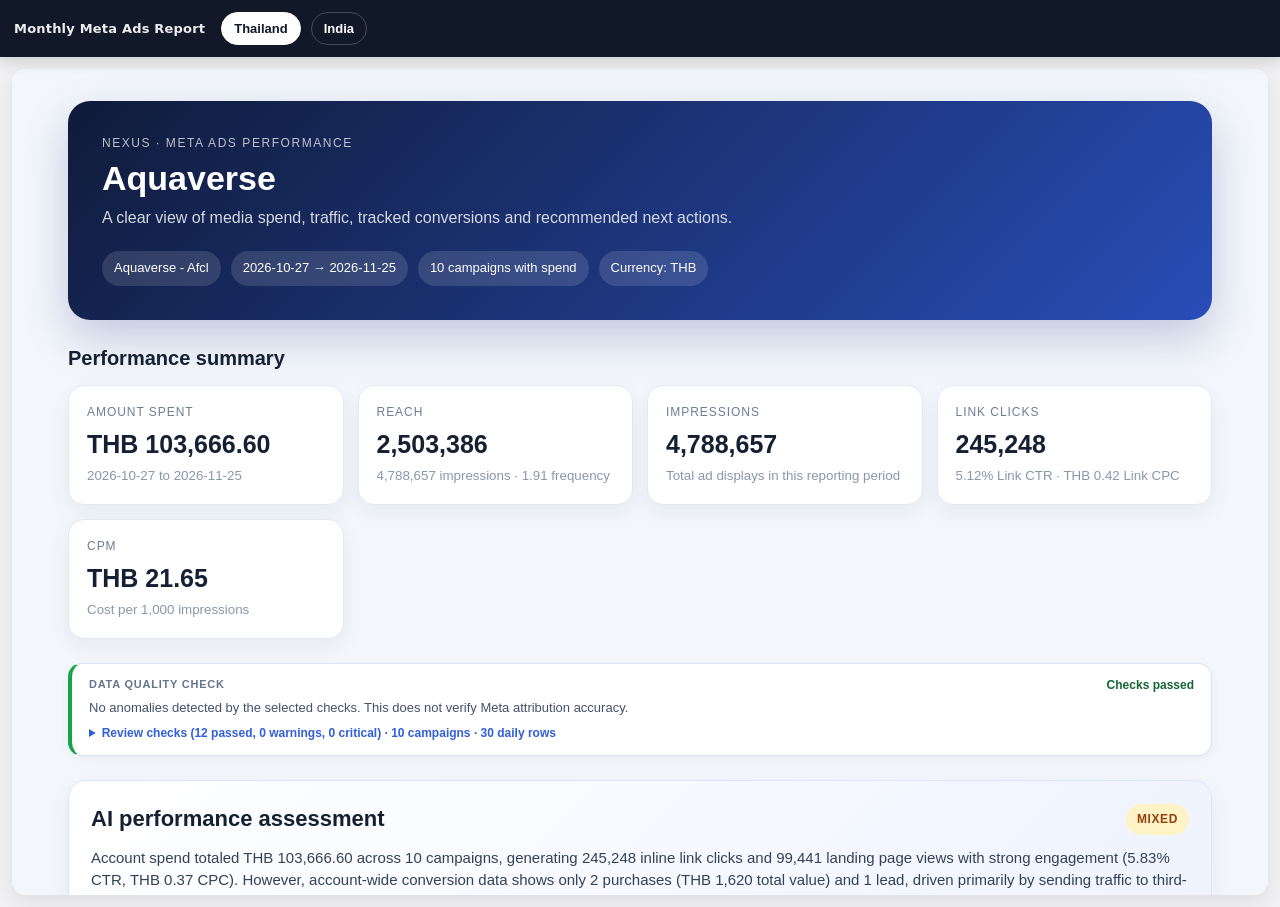
==== commit 92f50b6d: "Update ads.html" ====
--- a/ads.html
+++ b/ads.html
@@ -1 +1 @@
-<!DOCTYPE html><html lang="en"><head>  <meta charset="UTF-8">  <meta    name="viewport"    content="width=device-width, initial-scale=1.0"  >  <title>Monthly Meta Ads Report</title>  <style>    * {      box-sizing: border-box;    }    html,    body {      margin: 0;      padding: 0;      min-height: 100%;      background: #f1f1f4;      font-family:        system-ui,        -apple-system,        BlinkMacSystemFont,        "Segoe UI",        Roboto,        Arial,        sans-serif;      color: #111827;    }    .topbar {      position: sticky;      top: 0;      z-index: 9999;      display: flex;      align-items: center;      gap: 10px;      padding: 12px 14px;      background: #111827;      box-shadow: 0 4px 14px rgba(0, 0, 0, 0.16);    }    .title {      margin-right: 6px;      color: rgba(255, 255, 255, 0.92);      font-size: 13px;      font-weight: 700;      letter-spacing: 0.2px;    }    .btn {      border: 1px solid rgba(255, 255, 255, 0.22);      background: transparent;      color: #ffffff;      padding: 8px 12px;      border-radius: 999px;      cursor: pointer;      font-size: 13px;      font-weight: 600;      transition:        background 0.2s ease,        color 0.2s ease,        border-color 0.2s ease;    }    .btn:hover {      background: rgba(255, 255, 255, 0.1);    }    .btn.active {      background: #ffffff;      color: #111827;      border-color: #ffffff;    }    .wrap {      padding: 12px;    }    .panel {      display: none;    }    .panel.active {      display: block;    }    iframe {      display: block;      width: 100%;      height: calc(100vh - 74px);      min-height: 700px;      border: 0;      border-radius: 14px;      background: #ffffff;      box-shadow: 0 6px 18px rgba(0, 0, 0, 0.08);    }    .missing {      display: flex;      align-items: center;      justify-content: center;      min-height: 300px;      padding: 30px;      background: #ffffff;      border: 1px dashed #cbd5e1;      border-radius: 14px;      color: #64748b;      text-align: center;    }    @media (max-width: 600px) {      .topbar {        flex-wrap: wrap;      }      .title {        width: 100%;        margin-bottom: 2px;      }      iframe {        height: calc(100vh - 104px);        min-height: 600px;      }    }  </style></head><body>  <div class="topbar">    <div class="title">Monthly Meta Ads Report</div>    <button      class="btn active"      id="btnTH"      type="button"      onclick="showPanel('TH')"    >      Thailand    </button>    <button      class="btn"      id="btnIN"      type="button"      onclick="showPanel('IN')"    >      India    </button>  </div>  <div class="wrap">    <div class="panel active" id="panelTH">      <iframe               title="Thailand Meta Ads Report"               srcdoc="<!DOCTYPE html><html lang=&quot;en&quot;><head><meta charset=&quot;UTF-8&quot;><meta  name=&quot;viewport&quot;  content=&quot;width=device-width, initial-scale=1.0&quot;><title>  Aquaverse Meta Ads Report</title><style>  * {    box-sizing: border-box;  }  body {    margin: 0;    background: #f3f6fb;    color: #162033;    font-family: Inter, Arial, sans-serif;    line-height: 1.45;  }  .page {    max-width: 1180px;    margin: 0 auto;    padding: 32px 18px 60px;  }  .hero {    background: linear-gradient(135deg, #101b3a, #284db7);    color: white;    padding: 34px;    border-radius: 22px;    box-shadow: 0 18px 45px rgba(21, 47, 120, 0.22);  }  .eyebrow {    text-transform: uppercase;    letter-spacing: 0.13em;    font-size: 12px;    opacity: 0.72;  }  .hero h1 {    font-size: 34px;    line-height: 1.1;    margin: 8px 0;  }  .hero p {    margin: 0;    opacity: 0.82;  }  .meta {    display: flex;    flex-wrap: wrap;    gap: 10px;    margin-top: 22px;  }  .pill {    background: rgba(255, 255, 255, 0.13);    padding: 8px 12px;    border-radius: 999px;    font-size: 13px;  }  .section {    margin-top: 24px;  }  .section-title {    font-size: 20px;    margin: 0 0 12px;  }  .cards {    display: grid;    grid-template-columns: repeat(4, minmax(0, 1fr));    gap: 14px;  }  .card {    background: #fff;    border: 1px solid #e3e9f3;    border-radius: 16px;    padding: 18px;    box-shadow: 0 8px 22px rgba(26, 45, 86, 0.06);  }  .card span {    display: block;    color: #6f7c91;    font-size: 12px;    text-transform: uppercase;    letter-spacing: 0.08em;  }  .card strong {    display: block;    font-size: 25px;    margin-top: 5px;  }  .card small {    display: block;    color: #8a96a8;    margin-top: 4px;  }  .insights {    display: grid;    grid-template-columns: repeat(2, minmax(0, 1fr));    gap: 12px;  }  .insight {    background: #fff;    border-left: 4px solid #315fda;    border-radius: 12px;    padding: 15px 17px;    box-shadow: 0 6px 18px rgba(26, 45, 86, 0.05);  }  .insight span {    display: block;    color: #748199;    font-size: 12px;    text-transform: uppercase;    letter-spacing: 0.06em;  }  .insight strong {    display: block;    margin-top: 4px;  }  .panel {    background: #fff;    border: 1px solid #e3e9f3;    border-radius: 16px;    padding: 18px;    box-shadow: 0 8px 22px rgba(26, 45, 86, 0.05);  }  .trend-row {    display: grid;    grid-template-columns: 100px 1fr 100px;    gap: 12px;    align-items: center;    margin: 9px 0;  }  .trend-date,  .trend-value {    font-size: 12px;    color: #66748b;  }  .trend-value {    text-align: right;  }  .trend-track {    height: 10px;    background: #edf1f7;    border-radius: 999px;    overflow: hidden;  }  .trend-fill {    height: 100%;    background: linear-gradient(90deg, #315fda, #6c8cff);    border-radius: 999px;  }  /* Campaign table controls: lightweight client-side search, filtering and sorting. */  .campaign-toolbar {    padding: 16px;    margin-bottom: 12px;    background: #fff;    border: 1px solid #e3e9f3;    border-radius: 16px;    box-shadow: 0 6px 18px rgba(26, 45, 86, 0.04);  }  .campaign-controls {    display: grid;    grid-template-columns: minmax(220px, 2fr) minmax(148px, 1fr) minmax(136px, 0.85fr) minmax(160px, 1.1fr) auto;    gap: 10px;    align-items: end;  }  .campaign-control { display: block; min-width: 0; }  .campaign-control label {    display: block;    margin-bottom: 5px;    color: #64748b;    font-size: 11px;    font-weight: 700;    letter-spacing: 0.025em;  }  .campaign-control input, .campaign-control select {    display: block;    width: 100%;    height: 40px;    padding: 0 12px;    font: inherit;    font-size: 13px;    color: #18233d;    border: 1px solid #ccd7e7;    border-radius: 10px;    background: #fff;  }  .campaign-control input:focus-visible, .campaign-control select:focus-visible,  .campaign-reset:focus-visible {    outline: 3px solid rgba(49, 95, 218, 0.25);    outline-offset: 1px;    border-color: #315fda;  }  .campaign-reset {    height: 40px;    padding: 0 14px;    border: 1px solid #cbd5e1;    border-radius: 10px;    background: #f8fafc;    color: #334155;    font-size: 12px;    font-weight: 700;    cursor: pointer;    white-space: nowrap;  }  .campaign-reset:hover { background: #edf2f9; }  .campaign-toolbar-foot {    display: flex;    justify-content: space-between;    flex-wrap: wrap;    gap: 4px 16px;    margin-top: 10px;    color: #64748b;    font-size: 12px;  }  .campaign-match-count { font-weight: 700; color: #315fda; }  #noCampaignMatches td {    padding: 24px;    text-align: center;    color: #64748b;    background: #f9fbff;  }  #campaignRows tr[hidden] { display: none; }  .table-wrap {    overflow: auto;    background: #fff;    border: 1px solid #e3e9f3;    border-radius: 16px;    box-shadow: 0 8px 22px rgba(26, 45, 86, 0.05);  }  table {    width: 100%;    border-collapse: collapse;    min-width: 1160px;  }  th {    position: sticky;    top: 0;    background: #f7f9fc;    color: #66748b;    text-align: right;    font-size: 11px;    text-transform: uppercase;    letter-spacing: 0.06em;    padding: 13px 11px;    border-bottom: 1px solid #e3e9f3;  }  th:first-child,  td:first-child {    text-align: left;  }  td {    text-align: right;    padding: 13px 11px;    border-bottom: 1px solid #edf1f6;    font-size: 13px;  }  tr:last-child td {    border-bottom: 0;  }  .campaign-name {    font-weight: 700;    max-width: 260px;  }  .campaign-id {    color: #9aa5b5;    font-size: 10px;    margin-top: 3px;  }  .empty {    background: #fff;    border: 1px dashed #cfd8e7;    border-radius: 14px;    padding: 18px;    color: #7a879a;  }  /* Compact Data Quality Check, expanded only on demand. */  .dq-panel {    border: 1px solid #dbe3ee;    border-left: 4px solid #16a34a;    background: #fff;    padding: 13px 17px;    border-radius: 14px;    box-shadow: 0 4px 12px rgba(26, 45, 86, 0.04);  }  .dq-warning { border-left-color: #d97706; }  .dq-critical { border-left-color: #b91c1c; }  .dq-heading { display: flex; align-items: center; justify-content: space-between; flex-wrap: wrap; gap: 8px; }  .dq-label { color: #66748b; font-size: 11px; font-weight: 800; letter-spacing: 0.07em; }  .dq-status { font-size: 12px; font-weight: 700; color: #166534; }  .dq-warning .dq-status { color: #92400e; }  .dq-critical .dq-status { color: #991b1b; }  .dq-overview { margin: 5px 0 7px; color: #445168; font-size: 13px; }  .dq-details summary { cursor: pointer; color: #315fda; font-size: 12px; font-weight: 700; }  .dq-details summary:hover { text-decoration: underline; }  .dq-checks { list-style: none; padding: 7px 0 0; margin: 5px 0 0; }  .dq-check { display: flex; gap: 10px; padding: 10px 1px; border-top: 1px solid #eef2f7; }  .dq-icon { width: 20px; height: 20px; display: inline-flex; align-items: center; justify-content: center;    flex: 0 0 20px; border-radius: 50%; font-size: 12px; font-weight: 800;    background: #dcfce7; color: #166534; }  .dq-check-warning .dq-icon { background: #fef3c7; color: #92400e; }  .dq-check-critical .dq-icon { background: #fee2e2; color: #991b1b; }  .dq-check-info .dq-icon { background: #e8eef9; color: #315fda; }  .dq-check strong { display: block; font-size: 12px; }  .dq-check small { display: block; margin-top: 2px; font-size: 12px; color: #64748b; overflow-wrap: anywhere; }  .note {    font-size: 12px;    color: #7c889b;    margin-top: 14px;  }  /* Tiny hover hint, without introducing an extra dashboard panel. */  .metric-missing {    border-bottom: 1px dotted #9ba8b9;    color: #718096;    cursor: help;    white-space: nowrap;  }  .metric-missing:hover { color: #284db7; }  .footer {    text-align: center;    color: #929daf;    font-size: 12px;    margin-top: 28px;  }  .ai-hero {    background: linear-gradient(135deg, #ffffff, #eef3ff);    border: 1px solid #dbe5ff;    border-radius: 18px;    padding: 22px;    box-shadow: 0 8px 22px rgba(26, 45, 86, 0.06);  }  .ai-header {    display: flex;    align-items: center;    justify-content: space-between;    gap: 16px;    margin-bottom: 12px;  }  .ai-header h2 {    margin: 0;    font-size: 22px;  }  .health {    padding: 7px 11px;    border-radius: 999px;    font-size: 12px;    font-weight: 700;    text-transform: uppercase;    letter-spacing: 0.05em;  }  .health-good {    background: #dcfce7;    color: #166534;  }  .health-mixed {    background: #fef3c7;    color: #92400e;  }  .health-poor {    background: #fee2e2;    color: #991b1b;  }  .health-insufficient_data {    background: #e5e7eb;    color: #4b5563;  }  .ai-summary {    font-size: 15px;    color: #334155;    margin: 0;  }  .action-grid {    display: grid;    grid-template-columns: repeat(2, minmax(0, 1fr));    gap: 14px;  }  .action-card {    background: #fff;    border: 1px solid #e3e9f3;    border-radius: 16px;    padding: 18px;    box-shadow: 0 7px 20px rgba(26, 45, 86, 0.05);  }  .action-card h3 {    margin: 12px 0 8px;    font-size: 16px;  }  .action-card p {    margin: 7px 0;    color: #526077;    font-size: 13px;  }  .action-top {    display: flex;    justify-content: space-between;    align-items: center;  }  .action-number {    display: flex;    align-items: center;    justify-content: center;    width: 28px;    height: 28px;    border-radius: 50%;    background: #eef3ff;    color: #284db7;    font-weight: 800;    font-size: 12px;  }  .priority-badge {    padding: 5px 8px;    border-radius: 999px;    background: #edf1f7;    color: #5f6d84;    font-size: 10px;    font-weight: 700;    text-transform: uppercase;  }  .priority-high {    border-top: 4px solid #dc2626;  }  .priority-medium {    border-top: 4px solid #f59e0b;  }  .priority-low {    border-top: 4px solid #16a34a;  }  .finding-grid {    display: grid;    grid-template-columns: repeat(2, minmax(0, 1fr));    gap: 14px;  }  .finding {    background: #fff;    border: 1px solid #e3e9f3;    border-radius: 16px;    padding: 18px;  }  .finding.positive {    border-left: 5px solid #16a34a;  }  .finding.negative {    border-left: 5px solid #dc2626;  }  .finding h3 {    margin: 0 0 8px;    font-size: 16px;  }  .finding p {    margin: 0 0 10px;    color: #526077;  }  .evidence,  .recommendation {    font-size: 13px;    margin-top: 7px;    color: #445168;  }  .budget-row {    display: grid;    grid-template-columns: 1fr 40px 1fr;    gap: 12px;    align-items: center;    background: #fff;    border: 1px solid #e3e9f3;    border-radius: 16px;    padding: 17px;    margin-bottom: 12px;  }  .budget-row span {    display: block;    color: #8490a3;    font-size: 11px;    text-transform: uppercase;    letter-spacing: 0.06em;  }  .budget-row strong {    display: block;    margin-top: 4px;  }  .budget-row p {    grid-column: 1 / -1;    margin: 2px 0 0;    color: #59677d;    font-size: 13px;  }  .budget-arrow {    text-align: center;    font-size: 22px;    color: #315fda;  }  .test-grid {    display: grid;    grid-template-columns: repeat(3, minmax(0, 1fr));    gap: 14px;  }  .test-card {    background: #fff;    border: 1px solid #e3e9f3;    border-radius: 16px;    padding: 18px;  }  .test-index {    font-size: 10px;    text-transform: uppercase;    letter-spacing: 0.08em;    color: #315fda;    font-weight: 800;  }  .test-card h3 {    margin: 7px 0 10px;    font-size: 16px;  }  .test-card p {    font-size: 13px;    color: #526077;    margin: 7px 0;  }  .tracking-list {    margin: 0;    padding-left: 20px;  }  .tracking-list li {    margin: 8px 0;    color: #526077;  }  .final-recommendation {    background: #101b3a;    color: #fff;    border-radius: 18px;    padding: 22px;    font-size: 15px;  }  .warning {    margin-top: 12px;    padding: 11px 13px;    border-radius: 10px;    background: #fff4e5;    color: #8a5200;    font-size: 12px;  }  @media (max-width: 1100px) {    .campaign-controls {      grid-template-columns: repeat(2, minmax(0, 1fr));    }    .campaign-reset { grid-column: 1 / -1; justify-self: start; }  }  @media (max-width: 560px) {    .campaign-controls { grid-template-columns: 1fr; }    .campaign-reset { grid-column: auto; justify-self: stretch; }  }  @media (max-width: 850px) {    .cards {      grid-template-columns: repeat(2, minmax(0, 1fr));    }    .insights,    .action-grid,    .finding-grid {      grid-template-columns: 1fr;    }    .test-grid {      grid-template-columns: 1fr;    }    .hero h1 {      font-size: 27px;    }  }  @media (max-width: 520px) {    .cards {      grid-template-columns: 1fr;    }    .hero {      padding: 25px;    }    .trend-row {      grid-template-columns: 76px 1fr 82px;    }    .budget-row {      grid-template-columns: 1fr;    }    .budget-arrow {      transform: rotate(90deg);    }    .ai-header {      align-items: flex-start;      flex-direction: column;    }  }</style></head><body><div class=&quot;page&quot;>  <section class=&quot;hero&quot;>    <div class=&quot;eyebrow&quot;>      Nexus      · Meta Ads Performance    </div>    <h1>      Aquaverse    </h1>    <p>      A clear view of media spend, traffic, tracked      conversions and recommended next actions.    </p>    <div class=&quot;meta&quot;>      <span class=&quot;pill&quot;>        Aquaverse - Afcl      </span>      <span class=&quot;pill&quot;>        2026-10-26        →        2026-11-24      </span>      <span class=&quot;pill&quot;>        10 campaigns with spend      </span>      <span class=&quot;pill&quot;>        Currency: THB      </span>    </div>  </section>  <section class=&quot;section&quot;>    <h2 class=&quot;section-title&quot;>      Performance summary    </h2>    <div class=&quot;cards&quot;>      <div class=&quot;card&quot;>        <span>Amount spent</span>        <strong>THB 108,006.02</strong>        <small>          2026-10-26          to          2026-11-24        </small>      </div>      <div class=&quot;card&quot;>        <span>Reach</span>        <strong>2,589,367</strong>        <small>          5,011,585 impressions          ·          1.94 frequency        </small>      </div>      <div class=&quot;card&quot;>        <span>Impressions</span>        <strong>5,011,585</strong>        <small>Total ad displays in this reporting period</small>      </div>      <div class=&quot;card&quot;>        <span>Link clicks</span>        <strong>261,997</strong>        <small>          5.23% Link CTR          ·          THB 0.41 Link CPC        </small>      </div>      <div class=&quot;card&quot;>        <span>CPM</span>        <strong>THB 21.55</strong>        <small>Cost per 1,000 impressions</small>      </div>    </div>  </section>    <section class=&quot;section&quot; aria-label=&quot;Data quality check&quot;>    <div class=&quot;dq-panel dq-pass&quot;>      <div class=&quot;dq-heading&quot;>        <span class=&quot;dq-label&quot;>DATA QUALITY CHECK</span>        <span class=&quot;dq-status&quot;>Checks passed</span>      </div>      <p class=&quot;dq-overview&quot;>No anomalies detected by the selected checks. This does not verify Meta attribution accuracy.</p>      <details class=&quot;dq-details&quot;>        <summary>Review checks (12 passed, 0 warnings, 0 critical) · 10 campaigns · 30 daily rows</summary>        <ul class=&quot;dq-checks&quot;><li class=&quot;dq-check dq-check-pass&quot;>    <span class=&quot;dq-icon&quot; aria-hidden=&quot;true&quot;>✓</span>    <span><strong>Report date range</strong><small>2026-10-26 to 2026-11-24 (30 calendar days).</small></span>  </li><li class=&quot;dq-check dq-check-pass&quot;>    <span class=&quot;dq-icon&quot; aria-hidden=&quot;true&quot;>✓</span>    <span><strong>Account summary response</strong><small>Account spend and impressions are present and numeric.</small></span>  </li><li class=&quot;dq-check dq-check-pass&quot;>    <span class=&quot;dq-icon&quot; aria-hidden=&quot;true&quot;>✓</span>    <span><strong>Campaign response</strong><small>10 campaign rows received.</small></span>  </li><li class=&quot;dq-check dq-check-pass&quot;>    <span class=&quot;dq-icon&quot; aria-hidden=&quot;true&quot;>✓</span>    <span><strong>Campaign pagination</strong><small>No additional campaign page is indicated in this response.</small></span>  </li><li class=&quot;dq-check dq-check-pass&quot;>    <span class=&quot;dq-icon&quot; aria-hidden=&quot;true&quot;>✓</span>    <span><strong>Daily trend response</strong><small>30 daily rows received. Days without delivery may not have a row.</small></span>  </li><li class=&quot;dq-check dq-check-pass&quot;>    <span class=&quot;dq-icon&quot; aria-hidden=&quot;true&quot;>✓</span>    <span><strong>Daily pagination</strong><small>No additional daily page is indicated.</small></span>  </li><li class=&quot;dq-check dq-check-pass&quot;>    <span class=&quot;dq-icon&quot; aria-hidden=&quot;true&quot;>✓</span>    <span><strong>Duplicate campaign identifiers</strong><small>No duplicate non-empty campaign IDs in returned campaign rows.</small></span>  </li><li class=&quot;dq-check dq-check-pass&quot;>    <span class=&quot;dq-icon&quot; aria-hidden=&quot;true&quot;>✓</span>    <span><strong>Metric value integrity</strong><small>No invalid/negative core metrics or obvious reach/click inconsistencies found.</small></span>  </li><li class=&quot;dq-check dq-check-pass&quot;>    <span class=&quot;dq-icon&quot; aria-hidden=&quot;true&quot;>✓</span>    <span><strong>Daily date integrity</strong><small>30 unique reporting dates are inside the selected period. (Zero-delivery days may be omitted.)</small></span>  </li><li class=&quot;dq-check dq-check-pass&quot;>    <span class=&quot;dq-icon&quot; aria-hidden=&quot;true&quot;>✓</span>    <span><strong>Account vs. campaign spend</strong><small>Account: 108,006.02, rows: 108,006.02, difference: 0 (0.00%). Allowed tolerance: max(5 currency units, 2% of account spend).</small></span>  </li><li class=&quot;dq-check dq-check-pass&quot;>    <span class=&quot;dq-icon&quot; aria-hidden=&quot;true&quot;>✓</span>    <span><strong>Account vs. daily spend</strong><small>Account: 108,006.02, rows: 108,006.02, difference: 0 (0.00%). Allowed tolerance: max(5 currency units, 2% of account spend).</small></span>  </li><li class=&quot;dq-check dq-check-info&quot;>    <span class=&quot;dq-icon&quot; aria-hidden=&quot;true&quot;>i</span>    <span><strong>Conversion metric coverage</strong><small>Of 10 campaigns with spend: lead actions available for 1, purchase actions for 1, and purchase value for 1. Missing conversion actions are not proof of zero sales.</small></span>  </li><li class=&quot;dq-check dq-check-pass&quot;>    <span class=&quot;dq-icon&quot; aria-hidden=&quot;true&quot;>✓</span>    <span><strong>AI analysis structure</strong><small>AI recommendations were parsed, but must still be verified against Meta data.</small></span>  </li></ul>      </details>    </div>  </section>  <section class=&quot;section&quot;>    <div class=&quot;ai-hero&quot;>      <div class=&quot;ai-header&quot;>        <h2>AI performance assessment</h2>        <span          class=&quot;health health-mixed&quot;        >          Mixed        </span>      </div>      <p class=&quot;ai-summary&quot;>        The account generated strong top-of-funnel engagement with 261,997 inline link clicks and 104,291 landing page views at an overall CTR of 5.96% and CPC of 0.36 THB on 108,006.02 THB spend. However, severe tracking gaps on marketplace campaigns and low conversion counts (2 purchases and 2 leads tracked account-wide) prevent complete purchase performance evaluation.      </p>          </div>  </section>  <section class=&quot;section&quot;>    <h2 class=&quot;section-title&quot;>      Priority actions    </h2>    <div class=&quot;action-grid&quot;>                <div class=&quot;action-card priority-high&quot;>            <div class=&quot;action-top&quot;>              <span class=&quot;action-number&quot;>1</span>              <span class=&quot;priority-badge&quot;>                high              </span>            </div>            <h3>              Fix Meta Pixel and Marketplace Attribution            </h3>            <p>              <strong>Why:</strong>              Out of 261,997 inline link clicks and 108,006.02 THB spend, only 2 purchases (1,620 THB value) and 2 leads were tracked due to missing offsite conversion tracking on Lazada and Shopee.            </p>            <p>              <strong>Do this:</strong>              Implement Collaborative Ads (CPAS) or deep-linked UTM tracking with Conversions API to attribute marketplace ticket sales.            </p>          </div>                  <div class=&quot;action-card priority-high&quot;>            <div class=&quot;action-top&quot;>              <span class=&quot;action-number&quot;>2</span>              <span class=&quot;priority-badge&quot;>                high              </span>            </div>            <h3>              Reallocate Budget to High-Efficiency Traffic Campaigns            </h3>            <p>              <strong>Why:</strong>              &amp;#039;Christmas Early bird&amp;#039; has a high CPC of 1.01 THB and CTR of 2.43%, whereas &amp;#039;Claude | TH | Party Goers | Thai | 2026-06-19&amp;#039; achieves a 0.16 THB CPC and 8.67% CTR.            </p>            <p>              <strong>Do this:</strong>              Reduce spend on &amp;#039;Christmas Early bird&amp;#039; and reallocate funds to &amp;#039;Claude | TH | Party Goers | Thai | 2026-06-19&amp;#039; and &amp;#039;Claude | TH | Conversions Shopee | 12Jun&amp;#039;.            </p>          </div>                  <div class=&quot;action-card priority-medium&quot;>            <div class=&quot;action-top&quot;>              <span class=&quot;action-number&quot;>3</span>              <span class=&quot;priority-badge&quot;>                medium              </span>            </div>            <h3>              Transition Traffic Campaigns to Lead and Messaging Objectives            </h3>            <p>              <strong>Why:</strong>              High click volumes are not converting into tracked web sales due to loose traffic optimization.            </p>            <p>              <strong>Do this:</strong>              Test Meta Instant Forms and Messaging Conversations on high-traffic audiences to capture direct leads.            </p>          </div>            </div>  </section>  <section class=&quot;section&quot;>    <h2 class=&quot;section-title&quot;>      What is working    </h2>    <div class=&quot;finding-grid&quot;>                <div class=&quot;finding positive&quot;>            <h3>              Claude | TH | Party Goers | Thai | 2026-06-19            </h3>            <p>              Exceptional traffic volume and low acquisition cost.            </p>            <div class=&quot;evidence&quot;>              <strong>Evidence:</strong>              Generated 68,900 inline link clicks and 14,053 landing page views at 0.16 THB CPC, 8.67% CTR, and 14.23 THB CPM on 13,796.48 THB spend.            </div>            <div class=&quot;recommendation&quot;>              <strong>Next step:</strong>              Maintain daily budget and test lead generation creatives on this audience.            </div>          </div>                  <div class=&quot;finding positive&quot;>            <h3>              Claude | TH | Awareness | 12Jun            </h3>            <p>              High engagement rate and low cost per click for top-of-funnel reach.            </p>            <div class=&quot;evidence&quot;>              <strong>Evidence:</strong>              Achieved a 9.37% CTR and 0.23 THB CPC, delivering 24,342 inline link clicks and 33,262 video views on 5,695.17 THB spend.            </div>            <div class=&quot;recommendation&quot;>              <strong>Next step:</strong>              Use engaged audience interactions to seed retargeting pools.            </div>          </div>                  <div class=&quot;finding positive&quot;>            <h3>              Claude | TH | Conversions Shopee | 12Jun            </h3>            <p>              Efficient click delivery to Shopee marketplace.            </p>            <div class=&quot;evidence&quot;>              <strong>Evidence:</strong>              Delivered 47,028 inline link clicks and 14,948 landing page views at 0.25 THB CPC and 5.91% CTR on 12,502.11 THB spend.            </div>            <div class=&quot;recommendation&quot;>              <strong>Next step:</strong>              Keep active and implement Shopee CPAS to measure bottom-funnel sales.            </div>          </div>            </div>  </section>  <section class=&quot;section&quot;>    <h2 class=&quot;section-title&quot;>      What needs improvement    </h2>    <div class=&quot;finding-grid&quot;>                <div class=&quot;finding negative&quot;>            <h3>              Christmas Early bird            </h3>            <p>              Below-average CTR and elevated traffic costs.            </p>            <div class=&quot;evidence&quot;>              <strong>Evidence:</strong>              Recorded a CTR of 2.43% and CPC of 1.01 THB across 11,839.28 THB spend with 0 purchases recorded.            </div>            <div class=&quot;recommendation&quot;>              <strong>Recommended change:</strong>              Refresh creative assets and offer messaging, or reallocate budget to higher-performing campaigns.            </div>          </div>                  <div class=&quot;finding negative&quot;>            <h3>              Lazada-shopee- Spooky season early bird            </h3>            <p>              Higher traffic costs relative to account benchmarks.            </p>            <div class=&quot;evidence&quot;>              <strong>Evidence:</strong>              Generated 10,226 inline link clicks at 0.99 THB CPC and 3.11% CTR on 11,834.04 THB spend; yielded 2 purchases and 2 leads.            </div>            <div class=&quot;recommendation&quot;>              <strong>Recommended change:</strong>              Do not pause based on conversion count as 2 is below the minimum threshold of 3, but optimize ad copy to improve CTR and lower CPC.            </div>          </div>            </div>  </section>  <section class=&quot;section&quot;>    <h2 class=&quot;section-title&quot;>      Budget recommendations    </h2>    <div>                <div class=&quot;budget-row&quot;>            <div>              <span>Reduce or take from</span>              <strong>                Christmas Early bird              </strong>            </div>            <div class=&quot;budget-arrow&quot;>→</div>            <div>              <span>Move toward</span>              <strong>                Claude | TH | Party Goers | Thai | 2026-06-19              </strong>            </div>            <p>              Shift budget from a campaign with 1.01 THB CPC and 2.43% CTR to one delivering 0.16 THB CPC and 8.67% CTR.            </p>          </div>                  <div class=&quot;budget-row&quot;>            <div>              <span>Reduce or take from</span>              <strong>                Lazada-shopee- Spooky season early bird              </strong>            </div>            <div class=&quot;budget-arrow&quot;>→</div>            <div>              <span>Move toward</span>              <strong>                Claude | TH | Conversions Shopee | 12Jun              </strong>            </div>            <p>              Reallocate funds to drive higher traffic efficiency (0.25 THB CPC vs 0.99 THB CPC).            </p>          </div>            </div>  </section>  <section class=&quot;section&quot;>    <h2 class=&quot;section-title&quot;>      Recommended tests    </h2>    <div class=&quot;test-grid&quot;>                <div class=&quot;test-card&quot;>            <span class=&quot;test-index&quot;>              Test 1            </span>            <h3>              Collaborative Ads (CPAS) Setup            </h3>            <p>              <strong>Setup:</strong>              Run Meta CPAS campaigns connected to Shopee and Lazada merchant catalogs.            </p>            <p>              <strong>Success metric:</strong>              Tracked Cost Per Purchase and ROAS in Meta Ads Manager.            </p>          </div>                  <div class=&quot;test-card&quot;>            <span class=&quot;test-index&quot;>              Test 2            </span>            <h3>              Meta Instant Lead Forms vs Website Landing Page            </h3>            <p>              <strong>Setup:</strong>              A/B test direct Meta Lead Generation forms against website destination URLs for early bird ticket inquiries.            </p>            <p>              <strong>Success metric:</strong>              Cost per Lead and Lead Form Completion Rate.            </p>          </div>            </div>  </section>  <section class=&quot;section&quot;>    <h2 class=&quot;section-title&quot;>      Tracking and attribution checks    </h2>    <div class=&quot;panel&quot;>          <ul class=&quot;tracking-list&quot;>      <li>Out of 261,997 inline link clicks, only 2 purchases (1,620 THB total value) and 2 leads were recorded across the account due to un-tracked marketplace conversions on Lazada and Shopee.</li><li>Direct website traffic campaigns like &amp;#039;Party&amp;#039; (17,728 LPVs) and &amp;#039;Early bird&amp;#039; (19,130 LPVs) recorded 0 pixel purchase events.</li>    </ul>      </div>  </section>          <section class=&quot;section&quot;>          <h2 class=&quot;section-title&quot;>            Final recommendation          </h2>          <div class=&quot;final-recommendation&quot;>            Set up Meta CPAS and fix website Pixel tracking to accurately measure sales. Shift budget away from high-CPC campaigns like &amp;#039;Christmas Early bird&amp;#039; (1.01 THB CPC) into high-CTR drivers like &amp;#039;Claude | TH | Party Goers | Thai | 2026-06-19&amp;#039; (0.16 THB CPC), and test Meta Instant Forms to capture lead intent.          </div>        </section>        <section class=&quot;section&quot;>    <h2 class=&quot;section-title&quot;>      Standout campaigns    </h2>    <div class=&quot;insights&quot;>                <div class=&quot;insight&quot;>            <span>Highest link CTR</span>            <strong>9.03% · Claude | TH | Awareness | 12Jun</strong>          </div>                  <div class=&quot;insight&quot;>            <span>Lowest link CPC</span>            <strong>THB 0.20 · Claude | TH | Party Goers | Thai | 2026-06-19</strong>          </div>                  <div class=&quot;insight&quot;>            <span>Most leads</span>            <strong>2 · Lazada-shopee- Spooky season early bird</strong>          </div>                  <div class=&quot;insight&quot;>            <span>Best ROAS</span>            <strong>0.14× · Lazada-shopee- Spooky season early bird</strong>          </div>            </div>  </section>  <section class=&quot;section&quot;>    <h2 class=&quot;section-title&quot;>      Daily spend trend    </h2>    <div class=&quot;panel&quot;>            <div class=&quot;trend-row&quot;>        <div class=&quot;trend-date&quot;>          2026-10-26        </div>        <div class=&quot;trend-track&quot;>          <div            class=&quot;trend-fill&quot;            style=&quot;width:100%&quot;          ></div>        </div>        <div class=&quot;trend-value&quot;>          THB 6,612.27        </div>      </div>          <div class=&quot;trend-row&quot;>        <div class=&quot;trend-date&quot;>          2026-10-27        </div>        <div class=&quot;trend-track&quot;>          <div            class=&quot;trend-fill&quot;            style=&quot;width:100%&quot;          ></div>        </div>        <div class=&quot;trend-value&quot;>          THB 6,636.02        </div>      </div>          <div class=&quot;trend-row&quot;>        <div class=&quot;trend-date&quot;>          2026-10-28        </div>        <div class=&quot;trend-track&quot;>          <div            class=&quot;trend-fill&quot;            style=&quot;width:83%&quot;          ></div>        </div>        <div class=&quot;trend-value&quot;>          THB 5,530.81        </div>      </div>          <div class=&quot;trend-row&quot;>        <div class=&quot;trend-date&quot;>          2026-10-29        </div>        <div class=&quot;trend-track&quot;>          <div            class=&quot;trend-fill&quot;            style=&quot;width:68%&quot;          ></div>        </div>        <div class=&quot;trend-value&quot;>          THB 4,503.88        </div>      </div>          <div class=&quot;trend-row&quot;>        <div class=&quot;trend-date&quot;>          2026-10-30        </div>        <div class=&quot;trend-track&quot;>          <div            class=&quot;trend-fill&quot;            style=&quot;width:71%&quot;          ></div>        </div>        <div class=&quot;trend-value&quot;>          THB 4,706.43        </div>      </div>          <div class=&quot;trend-row&quot;>        <div class=&quot;trend-date&quot;>          2026-10-31        </div>        <div class=&quot;trend-track&quot;>          <div            class=&quot;trend-fill&quot;            style=&quot;width:54%&quot;          ></div>        </div>        <div class=&quot;trend-value&quot;>          THB 3,577.53        </div>      </div>          <div class=&quot;trend-row&quot;>        <div class=&quot;trend-date&quot;>          2026-11-01        </div>        <div class=&quot;trend-track&quot;>          <div            class=&quot;trend-fill&quot;            style=&quot;width:73%&quot;          ></div>        </div>        <div class=&quot;trend-value&quot;>          THB 4,846.88        </div>      </div>          <div class=&quot;trend-row&quot;>        <div class=&quot;trend-date&quot;>          2026-11-02        </div>        <div class=&quot;trend-track&quot;>          <div            class=&quot;trend-fill&quot;            style=&quot;width:63%&quot;          ></div>        </div>        <div class=&quot;trend-value&quot;>          THB 4,170.26        </div>      </div>          <div class=&quot;trend-row&quot;>        <div class=&quot;trend-date&quot;>          2026-11-03        </div>        <div class=&quot;trend-track&quot;>          <div            class=&quot;trend-fill&quot;            style=&quot;width:75%&quot;          ></div>        </div>        <div class=&quot;trend-value&quot;>          THB 4,960.03        </div>      </div>          <div class=&quot;trend-row&quot;>        <div class=&quot;trend-date&quot;>          2026-11-04        </div>        <div class=&quot;trend-track&quot;>          <div            class=&quot;trend-fill&quot;            style=&quot;width:69%&quot;          ></div>        </div>        <div class=&quot;trend-value&quot;>          THB 4,606.63        </div>      </div>          <div class=&quot;trend-row&quot;>        <div class=&quot;trend-date&quot;>          2026-11-05        </div>        <div class=&quot;trend-track&quot;>          <div            class=&quot;trend-fill&quot;            style=&quot;width:70%&quot;          ></div>        </div>        <div class=&quot;trend-value&quot;>          THB 4,640.94        </div>      </div>          <div class=&quot;trend-row&quot;>        <div class=&quot;trend-date&quot;>          2026-11-06        </div>        <div class=&quot;trend-track&quot;>          <div            class=&quot;trend-fill&quot;            style=&quot;width:63%&quot;          ></div>        </div>        <div class=&quot;trend-value&quot;>          THB 4,201.67        </div>      </div>          <div class=&quot;trend-row&quot;>        <div class=&quot;trend-date&quot;>          2026-11-07        </div>        <div class=&quot;trend-track&quot;>          <div            class=&quot;trend-fill&quot;            style=&quot;width:52%&quot;          ></div>        </div>        <div class=&quot;trend-value&quot;>          THB 3,469.69        </div>      </div>          <div class=&quot;trend-row&quot;>        <div class=&quot;trend-date&quot;>          2026-11-08        </div>        <div class=&quot;trend-track&quot;>          <div            class=&quot;trend-fill&quot;            style=&quot;width:65%&quot;          ></div>        </div>        <div class=&quot;trend-value&quot;>          THB 4,342.02        </div>      </div>          <div class=&quot;trend-row&quot;>        <div class=&quot;trend-date&quot;>          2026-11-09        </div>        <div class=&quot;trend-track&quot;>          <div            class=&quot;trend-fill&quot;            style=&quot;width:57%&quot;          ></div>        </div>        <div class=&quot;trend-value&quot;>          THB 3,800.94        </div>      </div>          <div class=&quot;trend-row&quot;>        <div class=&quot;trend-date&quot;>          2026-11-10        </div>        <div class=&quot;trend-track&quot;>          <div            class=&quot;trend-fill&quot;            style=&quot;width:52%&quot;          ></div>        </div>        <div class=&quot;trend-value&quot;>          THB 3,441.36        </div>      </div>          <div class=&quot;trend-row&quot;>        <div class=&quot;trend-date&quot;>          2026-11-11        </div>        <div class=&quot;trend-track&quot;>          <div            class=&quot;trend-fill&quot;            style=&quot;width:51%&quot;          ></div>        </div>        <div class=&quot;trend-value&quot;>          THB 3,389.28        </div>      </div>          <div class=&quot;trend-row&quot;>        <div class=&quot;trend-date&quot;>          2026-11-12        </div>        <div class=&quot;trend-track&quot;>          <div            class=&quot;trend-fill&quot;            style=&quot;width:55%&quot;          ></div>        </div>        <div class=&quot;trend-value&quot;>          THB 3,675.13        </div>      </div>          <div class=&quot;trend-row&quot;>        <div class=&quot;trend-date&quot;>          2026-11-13        </div>        <div class=&quot;trend-track&quot;>          <div            class=&quot;trend-fill&quot;            style=&quot;width:54%&quot;          ></div>        </div>        <div class=&quot;trend-value&quot;>          THB 3,565.76        </div>      </div>          <div class=&quot;trend-row&quot;>        <div class=&quot;trend-date&quot;>          2026-11-14        </div>        <div class=&quot;trend-track&quot;>          <div            class=&quot;trend-fill&quot;            style=&quot;width:43%&quot;          ></div>        </div>        <div class=&quot;trend-value&quot;>          THB 2,822.40        </div>      </div>          <div class=&quot;trend-row&quot;>        <div class=&quot;trend-date&quot;>          2026-11-15        </div>        <div class=&quot;trend-track&quot;>          <div            class=&quot;trend-fill&quot;            style=&quot;width:55%&quot;          ></div>        </div>        <div class=&quot;trend-value&quot;>          THB 3,622.00        </div>      </div>          <div class=&quot;trend-row&quot;>        <div class=&quot;trend-date&quot;>          2026-11-16        </div>        <div class=&quot;trend-track&quot;>          <div            class=&quot;trend-fill&quot;            style=&quot;width:49%&quot;          ></div>        </div>        <div class=&quot;trend-value&quot;>          THB 3,264.05        </div>      </div>          <div class=&quot;trend-row&quot;>        <div class=&quot;trend-date&quot;>          2026-11-17        </div>        <div class=&quot;trend-track&quot;>          <div            class=&quot;trend-fill&quot;            style=&quot;width:27%&quot;          ></div>        </div>        <div class=&quot;trend-value&quot;>          THB 1,801.09        </div>      </div>          <div class=&quot;trend-row&quot;>        <div class=&quot;trend-date&quot;>          2026-11-18        </div>        <div class=&quot;trend-track&quot;>          <div            class=&quot;trend-fill&quot;            style=&quot;width:21%&quot;          ></div>        </div>        <div class=&quot;trend-value&quot;>          THB 1,416.23        </div>      </div>          <div class=&quot;trend-row&quot;>        <div class=&quot;trend-date&quot;>          2026-11-19        </div>        <div class=&quot;trend-track&quot;>          <div            class=&quot;trend-fill&quot;            style=&quot;width:27%&quot;          ></div>        </div>        <div class=&quot;trend-value&quot;>          THB 1,787.97        </div>      </div>          <div class=&quot;trend-row&quot;>        <div class=&quot;trend-date&quot;>          2026-11-20        </div>        <div class=&quot;trend-track&quot;>          <div            class=&quot;trend-fill&quot;            style=&quot;width:24%&quot;          ></div>        </div>        <div class=&quot;trend-value&quot;>          THB 1,582.81        </div>      </div>          <div class=&quot;trend-row&quot;>        <div class=&quot;trend-date&quot;>          2026-11-21        </div>        <div class=&quot;trend-track&quot;>          <div            class=&quot;trend-fill&quot;            style=&quot;width:24%&quot;          ></div>        </div>        <div class=&quot;trend-value&quot;>          THB 1,566.23        </div>      </div>          <div class=&quot;trend-row&quot;>        <div class=&quot;trend-date&quot;>          2026-11-22        </div>        <div class=&quot;trend-track&quot;>          <div            class=&quot;trend-fill&quot;            style=&quot;width:34%&quot;          ></div>        </div>        <div class=&quot;trend-value&quot;>          THB 2,228.47        </div>      </div>          <div class=&quot;trend-row&quot;>        <div class=&quot;trend-date&quot;>          2026-11-23        </div>        <div class=&quot;trend-track&quot;>          <div            class=&quot;trend-fill&quot;            style=&quot;width:20%&quot;          ></div>        </div>        <div class=&quot;trend-value&quot;>          THB 1,310.86        </div>      </div>          <div class=&quot;trend-row&quot;>        <div class=&quot;trend-date&quot;>          2026-11-24        </div>        <div class=&quot;trend-track&quot;>          <div            class=&quot;trend-fill&quot;            style=&quot;width:29%&quot;          ></div>        </div>        <div class=&quot;trend-value&quot;>          THB 1,926.38        </div>      </div>        </div>  </section>  <section class=&quot;section&quot;>    <h2 class=&quot;section-title&quot;>      Campaign breakdown    </h2>    <div class=&quot;campaign-toolbar&quot; id=&quot;campaignToolbar&quot;>      <div class=&quot;campaign-controls&quot;>        <div class=&quot;campaign-control&quot;>          <label for=&quot;campaignSearch&quot;>Search campaign</label>          <input id=&quot;campaignSearch&quot; type=&quot;search&quot; placeholder=&quot;Name or campaign ID&quot; autocomplete=&quot;off&quot; />        </div>        <div class=&quot;campaign-control&quot;>          <label for=&quot;campaignResults&quot;>Tracked results</label>          <select id=&quot;campaignResults&quot;>            <option value=&quot;all&quot;>All campaigns</option>            <option value=&quot;any&quot;>Leads or purchases &amp;gt; 0</option>            <option value=&quot;leads&quot;>Leads &amp;gt; 0</option>            <option value=&quot;purchases&quot;>Purchases &amp;gt; 0</option>            <option value=&quot;missing&quot;>No lead/purchase metrics</option>          </select>        </div>        <div class=&quot;campaign-control&quot;>          <label for=&quot;campaignSpend&quot;>Spend</label>          <select id=&quot;campaignSpend&quot;>            <option value=&quot;all&quot;>All spend</option>            <option value=&quot;spending&quot;>Spent &amp;gt; 0</option>            <option value=&quot;no-spend&quot;>No spend</option>          </select>        </div>        <div class=&quot;campaign-control&quot;>          <label for=&quot;campaignSort&quot;>Sort by</label>          <select id=&quot;campaignSort&quot;>            <option value=&quot;spend-desc&quot;>Spend: highest</option>            <option value=&quot;spend-asc&quot;>Spend: lowest</option>            <option value=&quot;ctr-desc&quot;>Link CTR: highest</option>            <option value=&quot;cpc-asc&quot;>Link CPC: lowest</option>            <option value=&quot;leads-desc&quot;>Leads: highest</option>            <option value=&quot;purchases-desc&quot;>Purchases: highest</option>          </select>        </div>        <button type=&quot;button&quot; class=&quot;campaign-reset&quot; id=&quot;campaignReset&quot;>Clear filters</button>      </div>      <div class=&quot;campaign-toolbar-foot&quot;>        <span id=&quot;campaignMatchCount&quot; class=&quot;campaign-match-count&quot; role=&quot;status&quot; aria-live=&quot;polite&quot;>Showing 10 of 10 campaigns</span>        <span>Filters apply to this table only; account totals stay unchanged.</span>      </div>    </div>    <div class=&quot;table-wrap&quot;>      <table>        <thead>          <tr>            <th>Campaign</th>            <th>Spend</th>            <th>Reach</th>            <th>Impressions</th>            <th>Link clicks</th>            <th>Link CTR</th>            <th>Link CPC</th>            <th>Leads</th>            <th>CPL</th>            <th>Purchases</th>            <th>Revenue</th>            <th>ROAS</th>          </tr>        </thead>        <tbody id=&quot;campaignRows&quot;>                <tr        data-campaign-search=&quot;Claude | TH | Conversions Lazada | 12Jun 120248860520190203&quot;        data-spend=&quot;15794.91&quot;        data-ctr=&quot;4.514842292056724&quot;        data-cpc=&quot;0.356174401298877&quot;        data-leads=&quot;&quot;        data-purchases=&quot;&quot;      >        <td>          <div class=&quot;campaign-name&quot;>            Claude | TH | Conversions Lazada | 12Jun          </div>          <div class=&quot;campaign-id&quot;>            120248860520190203          </div>        </td>        <td>THB 15,794.91</td>        <td>534,912</td>        <td>982,227</td>        <td>44,346</td>        <td>4.51%</td>        <td>THB 0.36</td>        <td><span class=&quot;metric-missing&quot; role=&quot;img&quot; aria-label=&quot;No lead action value returned by Meta API; this does not prove zero leads.&quot; title=&quot;No lead action value returned by Meta API; this does not prove zero leads.&quot;>—</span></td>        <td><span class=&quot;metric-missing&quot; role=&quot;img&quot; aria-label=&quot;Cost per lead cannot be calculated because positive tracked lead results are unavailable.&quot; title=&quot;Cost per lead cannot be calculated because positive tracked lead results are unavailable.&quot;>—</span></td>        <td><span class=&quot;metric-missing&quot; role=&quot;img&quot; aria-label=&quot;No purchase action value returned by Meta API; this does not prove zero sales.&quot; title=&quot;No purchase action value returned by Meta API; this does not prove zero sales.&quot;>—</span></td>        <td><span class=&quot;metric-missing&quot; role=&quot;img&quot; aria-label=&quot;No purchase value returned by Meta API.&quot; title=&quot;No purchase value returned by Meta API.&quot;>—</span></td>        <td><span class=&quot;metric-missing&quot; role=&quot;img&quot; aria-label=&quot;ROAS cannot be calculated because purchase value or a valid spend denominator is unavailable.&quot; title=&quot;ROAS cannot be calculated because purchase value or a valid spend denominator is unavailable.&quot;>—</span></td>      </tr>          <tr        data-campaign-search=&quot;Claude | TH | Party Goers | Thai | 2026-06-19 120249416030280203&quot;        data-spend=&quot;13796.48&quot;        data-ctr=&quot;7.104865337537818&quot;        data-cpc=&quot;0.20023918722786646&quot;        data-leads=&quot;&quot;        data-purchases=&quot;&quot;      >        <td>          <div class=&quot;campaign-name&quot;>            Claude | TH | Party Goers | Thai | 2026-06-19          </div>          <div class=&quot;campaign-id&quot;>            120249416030280203          </div>        </td>        <td>THB 13,796.48</td>        <td>596,926</td>        <td>969,758</td>        <td>68,900</td>        <td>7.10%</td>        <td>THB 0.20</td>        <td><span class=&quot;metric-missing&quot; role=&quot;img&quot; aria-label=&quot;No lead action value returned by Meta API; this does not prove zero leads.&quot; title=&quot;No lead action value returned by Meta API; this does not prove zero leads.&quot;>—</span></td>        <td><span class=&quot;metric-missing&quot; role=&quot;img&quot; aria-label=&quot;Cost per lead cannot be calculated because positive tracked lead results are unavailable.&quot; title=&quot;Cost per lead cannot be calculated because positive tracked lead results are unavailable.&quot;>—</span></td>        <td><span class=&quot;metric-missing&quot; role=&quot;img&quot; aria-label=&quot;No purchase action value returned by Meta API; this does not prove zero sales.&quot; title=&quot;No purchase action value returned by Meta API; this does not prove zero sales.&quot;>—</span></td>        <td><span class=&quot;metric-missing&quot; role=&quot;img&quot; aria-label=&quot;No purchase value returned by Meta API.&quot; title=&quot;No purchase value returned by Meta API.&quot;>—</span></td>        <td><span class=&quot;metric-missing&quot; role=&quot;img&quot; aria-label=&quot;ROAS cannot be calculated because purchase value or a valid spend denominator is unavailable.&quot; title=&quot;ROAS cannot be calculated because purchase value or a valid spend denominator is unavailable.&quot;>—</span></td>      </tr>          <tr        data-campaign-search=&quot;Early bird 120252083337610203&quot;        data-spend=&quot;13573.78&quot;        data-ctr=&quot;6.491500131667496&quot;        data-cpc=&quot;0.61181736230055&quot;        data-leads=&quot;&quot;        data-purchases=&quot;&quot;      >        <td>          <div class=&quot;campaign-name&quot;>            Early bird          </div>          <div class=&quot;campaign-id&quot;>            120252083337610203          </div>        </td>        <td>THB 13,573.78</td>        <td>224,775</td>        <td>341,770</td>        <td>22,186</td>        <td>6.49%</td>        <td>THB 0.61</td>        <td><span class=&quot;metric-missing&quot; role=&quot;img&quot; aria-label=&quot;No lead action value returned by Meta API; this does not prove zero leads.&quot; title=&quot;No lead action value returned by Meta API; this does not prove zero leads.&quot;>—</span></td>        <td><span class=&quot;metric-missing&quot; role=&quot;img&quot; aria-label=&quot;Cost per lead cannot be calculated because positive tracked lead results are unavailable.&quot; title=&quot;Cost per lead cannot be calculated because positive tracked lead results are unavailable.&quot;>—</span></td>        <td><span class=&quot;metric-missing&quot; role=&quot;img&quot; aria-label=&quot;No purchase action value returned by Meta API; this does not prove zero sales.&quot; title=&quot;No purchase action value returned by Meta API; this does not prove zero sales.&quot;>—</span></td>        <td><span class=&quot;metric-missing&quot; role=&quot;img&quot; aria-label=&quot;No purchase value returned by Meta API.&quot; title=&quot;No purchase value returned by Meta API.&quot;>—</span></td>        <td><span class=&quot;metric-missing&quot; role=&quot;img&quot; aria-label=&quot;ROAS cannot be calculated because purchase value or a valid spend denominator is unavailable.&quot; title=&quot;ROAS cannot be calculated because purchase value or a valid spend denominator is unavailable.&quot;>—</span></td>      </tr>          <tr        data-campaign-search=&quot;Claude | TH | Conversions Shopee | 12Jun 120248860545320203&quot;        data-spend=&quot;12502.11&quot;        data-ctr=&quot;5.6215931911638135&quot;        data-cpc=&quot;0.2658439652972697&quot;        data-leads=&quot;&quot;        data-purchases=&quot;&quot;      >        <td>          <div class=&quot;campaign-name&quot;>            Claude | TH | Conversions Shopee | 12Jun          </div>          <div class=&quot;campaign-id&quot;>            120248860545320203          </div>        </td>        <td>THB 12,502.11</td>        <td>539,944</td>        <td>836,560</td>        <td>47,028</td>        <td>5.62%</td>        <td>THB 0.27</td>        <td><span class=&quot;metric-missing&quot; role=&quot;img&quot; aria-label=&quot;No lead action value returned by Meta API; this does not prove zero leads.&quot; title=&quot;No lead action value returned by Meta API; this does not prove zero leads.&quot;>—</span></td>        <td><span class=&quot;metric-missing&quot; role=&quot;img&quot; aria-label=&quot;Cost per lead cannot be calculated because positive tracked lead results are unavailable.&quot; title=&quot;Cost per lead cannot be calculated because positive tracked lead results are unavailable.&quot;>—</span></td>        <td><span class=&quot;metric-missing&quot; role=&quot;img&quot; aria-label=&quot;No purchase action value returned by Meta API; this does not prove zero sales.&quot; title=&quot;No purchase action value returned by Meta API; this does not prove zero sales.&quot;>—</span></td>        <td><span class=&quot;metric-missing&quot; role=&quot;img&quot; aria-label=&quot;No purchase value returned by Meta API.&quot; title=&quot;No purchase value returned by Meta API.&quot;>—</span></td>        <td><span class=&quot;metric-missing&quot; role=&quot;img&quot; aria-label=&quot;ROAS cannot be calculated because purchase value or a valid spend denominator is unavailable.&quot; title=&quot;ROAS cannot be calculated because purchase value or a valid spend denominator is unavailable.&quot;>—</span></td>      </tr>          <tr        data-campaign-search=&quot;Christmas Early bird 120252316930800203&quot;        data-spend=&quot;11839.28&quot;        data-ctr=&quot;2.0721274048155247&quot;        data-cpc=&quot;1.1815648702594812&quot;        data-leads=&quot;&quot;        data-purchases=&quot;&quot;      >        <td>          <div class=&quot;campaign-name&quot;>            Christmas Early bird          </div>          <div class=&quot;campaign-id&quot;>            120252316930800203          </div>        </td>        <td>THB 11,839.28</td>        <td>235,875</td>        <td>483,561</td>        <td>10,020</td>        <td>2.07%</td>        <td>THB 1.18</td>        <td><span class=&quot;metric-missing&quot; role=&quot;img&quot; aria-label=&quot;No lead action value returned by Meta API; this does not prove zero leads.&quot; title=&quot;No lead action value returned by Meta API; this does not prove zero leads.&quot;>—</span></td>        <td><span class=&quot;metric-missing&quot; role=&quot;img&quot; aria-label=&quot;Cost per lead cannot be calculated because positive tracked lead results are unavailable.&quot; title=&quot;Cost per lead cannot be calculated because positive tracked lead results are unavailable.&quot;>—</span></td>        <td><span class=&quot;metric-missing&quot; role=&quot;img&quot; aria-label=&quot;No purchase action value returned by Meta API; this does not prove zero sales.&quot; title=&quot;No purchase action value returned by Meta API; this does not prove zero sales.&quot;>—</span></td>        <td><span class=&quot;metric-missing&quot; role=&quot;img&quot; aria-label=&quot;No purchase value returned by Meta API.&quot; title=&quot;No purchase value returned by Meta API.&quot;>—</span></td>        <td><span class=&quot;metric-missing&quot; role=&quot;img&quot; aria-label=&quot;ROAS cannot be calculated because purchase value or a valid spend denominator is unavailable.&quot; title=&quot;ROAS cannot be calculated because purchase value or a valid spend denominator is unavailable.&quot;>—</span></td>      </tr>          <tr        data-campaign-search=&quot;Lazada-shopee- Spooky season early bird 120251908354640203&quot;        data-spend=&quot;11834.04&quot;        data-ctr=&quot;2.649559140927216&quot;        data-cpc=&quot;1.1572501466849208&quot;        data-leads=&quot;2&quot;        data-purchases=&quot;2&quot;      >        <td>          <div class=&quot;campaign-name&quot;>            Lazada-shopee- Spooky season early bird          </div>          <div class=&quot;campaign-id&quot;>            120251908354640203          </div>        </td>        <td>THB 11,834.04</td>        <td>197,550</td>        <td>385,951</td>        <td>10,226</td>        <td>2.65%</td>        <td>THB 1.16</td>        <td>2</td>        <td>THB 5,917.02</td>        <td>2</td>        <td>THB 1,620.00</td>        <td>0.14×</td>      </tr>          <tr        data-campaign-search=&quot;Party 120252591401480203&quot;        data-spend=&quot;10440.92&quot;        data-ctr=&quot;6.350445259298062&quot;        data-cpc=&quot;0.4306244328961478&quot;        data-leads=&quot;&quot;        data-purchases=&quot;&quot;      >        <td>          <div class=&quot;campaign-name&quot;>            Party          </div>          <div class=&quot;campaign-id&quot;>            120252591401480203          </div>        </td>        <td>THB 10,440.92</td>        <td>249,082</td>        <td>381,800</td>        <td>24,246</td>        <td>6.35%</td>        <td>THB 0.43</td>        <td><span class=&quot;metric-missing&quot; role=&quot;img&quot; aria-label=&quot;No lead action value returned by Meta API; this does not prove zero leads.&quot; title=&quot;No lead action value returned by Meta API; this does not prove zero leads.&quot;>—</span></td>        <td><span class=&quot;metric-missing&quot; role=&quot;img&quot; aria-label=&quot;Cost per lead cannot be calculated because positive tracked lead results are unavailable.&quot; title=&quot;Cost per lead cannot be calculated because positive tracked lead results are unavailable.&quot;>—</span></td>        <td><span class=&quot;metric-missing&quot; role=&quot;img&quot; aria-label=&quot;No purchase action value returned by Meta API; this does not prove zero sales.&quot; title=&quot;No purchase action value returned by Meta API; this does not prove zero sales.&quot;>—</span></td>        <td><span class=&quot;metric-missing&quot; role=&quot;img&quot; aria-label=&quot;No purchase value returned by Meta API.&quot; title=&quot;No purchase value returned by Meta API.&quot;>—</span></td>        <td><span class=&quot;metric-missing&quot; role=&quot;img&quot; aria-label=&quot;ROAS cannot be calculated because purchase value or a valid spend denominator is unavailable.&quot; title=&quot;ROAS cannot be calculated because purchase value or a valid spend denominator is unavailable.&quot;>—</span></td>      </tr>          <tr        data-campaign-search=&quot;Wavepool Party 120252810239600203&quot;        data-spend=&quot;7557.65&quot;        data-ctr=&quot;4.578881707923346&quot;        data-cpc=&quot;0.7741114411553826&quot;        data-leads=&quot;&quot;        data-purchases=&quot;&quot;      >        <td>          <div class=&quot;campaign-name&quot;>            Wavepool Party          </div>          <div class=&quot;campaign-id&quot;>            120252810239600203          </div>        </td>        <td>THB 7,557.65</td>        <td>131,747</td>        <td>213,218</td>        <td>9,763</td>        <td>4.58%</td>        <td>THB 0.77</td>        <td><span class=&quot;metric-missing&quot; role=&quot;img&quot; aria-label=&quot;No lead action value returned by Meta API; this does not prove zero leads.&quot; title=&quot;No lead action value returned by Meta API; this does not prove zero leads.&quot;>—</span></td>        <td><span class=&quot;metric-missing&quot; role=&quot;img&quot; aria-label=&quot;Cost per lead cannot be calculated because positive tracked lead results are unavailable.&quot; title=&quot;Cost per lead cannot be calculated because positive tracked lead results are unavailable.&quot;>—</span></td>        <td><span class=&quot;metric-missing&quot; role=&quot;img&quot; aria-label=&quot;No purchase action value returned by Meta API; this does not prove zero sales.&quot; title=&quot;No purchase action value returned by Meta API; this does not prove zero sales.&quot;>—</span></td>        <td><span class=&quot;metric-missing&quot; role=&quot;img&quot; aria-label=&quot;No purchase value returned by Meta API.&quot; title=&quot;No purchase value returned by Meta API.&quot;>—</span></td>        <td><span class=&quot;metric-missing&quot; role=&quot;img&quot; aria-label=&quot;ROAS cannot be calculated because purchase value or a valid spend denominator is unavailable.&quot; title=&quot;ROAS cannot be calculated because purchase value or a valid spend denominator is unavailable.&quot;>—</span></td>      </tr>          <tr        data-campaign-search=&quot;Claude | TH | Awareness | 12Jun 120248860625900203&quot;        data-spend=&quot;5695.17&quot;        data-ctr=&quot;9.031176145407056&quot;        data-cpc=&quot;0.23396475228000987&quot;        data-leads=&quot;&quot;        data-purchases=&quot;&quot;      >        <td>          <div class=&quot;campaign-name&quot;>            Claude | TH | Awareness | 12Jun          </div>          <div class=&quot;campaign-id&quot;>            120248860625900203          </div>        </td>        <td>THB 5,695.17</td>        <td>207,460</td>        <td>269,533</td>        <td>24,342</td>        <td>9.03%</td>        <td>THB 0.23</td>        <td><span class=&quot;metric-missing&quot; role=&quot;img&quot; aria-label=&quot;No lead action value returned by Meta API; this does not prove zero leads.&quot; title=&quot;No lead action value returned by Meta API; this does not prove zero leads.&quot;>—</span></td>        <td><span class=&quot;metric-missing&quot; role=&quot;img&quot; aria-label=&quot;Cost per lead cannot be calculated because positive tracked lead results are unavailable.&quot; title=&quot;Cost per lead cannot be calculated because positive tracked lead results are unavailable.&quot;>—</span></td>        <td><span class=&quot;metric-missing&quot; role=&quot;img&quot; aria-label=&quot;No purchase action value returned by Meta API; this does not prove zero sales.&quot; title=&quot;No purchase action value returned by Meta API; this does not prove zero sales.&quot;>—</span></td>        <td><span class=&quot;metric-missing&quot; role=&quot;img&quot; aria-label=&quot;No purchase value returned by Meta API.&quot; title=&quot;No purchase value returned by Meta API.&quot;>—</span></td>        <td><span class=&quot;metric-missing&quot; role=&quot;img&quot; aria-label=&quot;ROAS cannot be calculated because purchase value or a valid spend denominator is unavailable.&quot; title=&quot;ROAS cannot be calculated because purchase value or a valid spend denominator is unavailable.&quot;>—</span></td>      </tr>          <tr        data-campaign-search=&quot;FB Follow | Thailand | Aquaverse Lifestyle 120246334260560203&quot;        data-spend=&quot;4971.68&quot;        data-ctr=&quot;0.6385565903795336&quot;        data-cpc=&quot;5.289021276595745&quot;        data-leads=&quot;&quot;        data-purchases=&quot;&quot;      >        <td>          <div class=&quot;campaign-name&quot;>            FB Follow | Thailand | Aquaverse Lifestyle          </div>          <div class=&quot;campaign-id&quot;>            120246334260560203          </div>        </td>        <td>THB 4,971.68</td>        <td>127,067</td>        <td>147,207</td>        <td>940</td>        <td>0.64%</td>        <td>THB 5.29</td>        <td><span class=&quot;metric-missing&quot; role=&quot;img&quot; aria-label=&quot;No lead action value returned by Meta API; this does not prove zero leads.&quot; title=&quot;No lead action value returned by Meta API; this does not prove zero leads.&quot;>—</span></td>        <td><span class=&quot;metric-missing&quot; role=&quot;img&quot; aria-label=&quot;Cost per lead cannot be calculated because positive tracked lead results are unavailable.&quot; title=&quot;Cost per lead cannot be calculated because positive tracked lead results are unavailable.&quot;>—</span></td>        <td><span class=&quot;metric-missing&quot; role=&quot;img&quot; aria-label=&quot;No purchase action value returned by Meta API; this does not prove zero sales.&quot; title=&quot;No purchase action value returned by Meta API; this does not prove zero sales.&quot;>—</span></td>        <td><span class=&quot;metric-missing&quot; role=&quot;img&quot; aria-label=&quot;No purchase value returned by Meta API.&quot; title=&quot;No purchase value returned by Meta API.&quot;>—</span></td>        <td><span class=&quot;metric-missing&quot; role=&quot;img&quot; aria-label=&quot;ROAS cannot be calculated because purchase value or a valid spend denominator is unavailable.&quot; title=&quot;ROAS cannot be calculated because purchase value or a valid spend denominator is unavailable.&quot;>—</span></td>      </tr>              <tr id=&quot;noCampaignMatches&quot; hidden><td colspan=&quot;12&quot;>No campaigns match your filters. Try clearing the search or changing the selection.</td></tr>        </tbody>      </table>    </div>    <p class=&quot;note&quot;>      Meta action types may overlap: each lead, purchase, and      message metric uses one preferred action type, never their sum.      A dash means an API metric was not returned; an explicit 0 means      Meta reported zero. Link CTR = inline link clicks / impressions;      Link CPC = spend / inline link clicks (not Meta's all-click CPC).      Marketplace purchases may be under-attributed, and account reach      cannot be calculated by adding campaign reach.    </p>  </section>  <div class=&quot;footer&quot;>    Generated    2026-11-25T05:01:30.372Z    ·    Nexus  </div></div>  <script>    (function () {      var tbody = document.getElementById('campaignRows');      var input = document.getElementById('campaignSearch');      var results = document.getElementById('campaignResults');      var spend = document.getElementById('campaignSpend');      var sort = document.getElementById('campaignSort');      var reset = document.getElementById('campaignReset');      var count = document.getElementById('campaignMatchCount');      var empty = document.getElementById('noCampaignMatches');      if (!tbody || !input || !results || !spend || !sort || !reset || !count || !empty) return;      var rows = Array.from(tbody.querySelectorAll('tr[data-campaign-search]'));      var order = new Map(rows.map(function (row, i) { return [row, i]; }));      function metric(row, name) {        var raw = row.getAttribute('data-' + name);        if (raw === null || raw === '') return null;        var value = Number(raw);        return Number.isFinite(value) ? value : null;      }      function meetsResult(row) {        var lead = metric(row, 'leads');        var purchase = metric(row, 'purchases');        if (results.value === 'any') return (lead !== null &amp;&amp; lead > 0) || (purchase !== null &amp;&amp; purchase > 0);        if (results.value === 'leads') return lead !== null &amp;&amp; lead > 0;        if (results.value === 'purchases') return purchase !== null &amp;&amp; purchase > 0;        if (results.value === 'missing') return lead === null &amp;&amp; purchase === null;        return true;      }      function applyFilters() {        var search = input.value.trim().toLocaleLowerCase();        var visible = [];        var hidden = [];        rows.forEach(function (row) {          var text = (row.getAttribute('data-campaign-search') || '').toLocaleLowerCase();          var cost = metric(row, 'spend');          var validSpend = spend.value === 'all' || (spend.value === 'spending' &amp;&amp; cost !== null &amp;&amp; cost > 0) || (spend.value === 'no-spend' &amp;&amp; cost !== null &amp;&amp; cost === 0);          var match = text.includes(search) &amp;&amp; validSpend &amp;&amp; meetsResult(row);          row.hidden = !match;          (match ? visible : hidden).push(row);        });        var spec = sort.value.split('-');        var key = spec[0];        var desc = spec[1] === 'desc';        visible.sort(function (a, b) {          var aVal = metric(a, key);          var bVal = metric(b, key);          if (aVal === null &amp;&amp; bVal === null) return order.get(a) - order.get(b);          if (aVal === null) return 1;          if (bVal === null) return -1;          if (aVal !== bVal) return (aVal - bVal) * (desc ? -1 : 1);          return order.get(a) - order.get(b);        });        var batch = document.createDocumentFragment();        visible.concat(hidden).forEach(function (row) { batch.appendChild(row); });        tbody.insertBefore(batch, empty);        empty.hidden = visible.length !== 0 || rows.length === 0;        count.textContent = 'Showing ' + visible.length + ' of ' + rows.length + ' campaigns';      }      input.addEventListener('input', applyFilters);      results.addEventListener('change', applyFilters);      spend.addEventListener('change', applyFilters);      sort.addEventListener('change', applyFilters);      reset.addEventListener('click', function () {        input.value = '';        results.value = 'all';        spend.value = 'all';        sort.value = 'spend-desc';        applyFilters();        input.focus();      });      applyFilters();    })();  </script></body></html>"             ></iframe>    </div>    <div class="panel" id="panelIN">      <iframe               title="India Meta Ads Report"               srcdoc="<!DOCTYPE html><html lang=&quot;en&quot;><head><meta charset=&quot;UTF-8&quot;><meta  name=&quot;viewport&quot;  content=&quot;width=device-width, initial-scale=1.0&quot;><title>  Aquaverse Meta Ads Report</title><style>  * {    box-sizing: border-box;  }  body {    margin: 0;    background: #f3f6fb;    color: #162033;    font-family: Inter, Arial, sans-serif;    line-height: 1.45;  }  .page {    max-width: 1180px;    margin: 0 auto;    padding: 32px 18px 60px;  }  .hero {    background: linear-gradient(135deg, #101b3a, #284db7);    color: white;    padding: 34px;    border-radius: 22px;    box-shadow: 0 18px 45px rgba(21, 47, 120, 0.22);  }  .eyebrow {    text-transform: uppercase;    letter-spacing: 0.13em;    font-size: 12px;    opacity: 0.72;  }  .hero h1 {    font-size: 34px;    line-height: 1.1;    margin: 8px 0;  }  .hero p {    margin: 0;    opacity: 0.82;  }  .meta {    display: flex;    flex-wrap: wrap;    gap: 10px;    margin-top: 22px;  }  .pill {    background: rgba(255, 255, 255, 0.13);    padding: 8px 12px;    border-radius: 999px;    font-size: 13px;  }  .section {    margin-top: 24px;  }  .section-title {    font-size: 20px;    margin: 0 0 12px;  }  .cards {    display: grid;    grid-template-columns: repeat(3, minmax(0, 1fr));    gap: 14px;  }  .card {    background: #fff;    border: 1px solid #e3e9f3;    border-radius: 16px;    padding: 18px;    box-shadow: 0 8px 22px rgba(26, 45, 86, 0.06);  }  .card span {    display: block;    color: #6f7c91;    font-size: 12px;    text-transform: uppercase;    letter-spacing: 0.08em;  }  .card strong {    display: block;    font-size: 25px;    margin-top: 5px;  }  .card small {    display: block;    color: #8a96a8;    margin-top: 4px;  }  .insights {    display: grid;    grid-template-columns: repeat(2, minmax(0, 1fr));    gap: 12px;  }  .insight {    background: #fff;    border-left: 4px solid #315fda;    border-radius: 12px;    padding: 15px 17px;    box-shadow: 0 6px 18px rgba(26, 45, 86, 0.05);  }  .insight span {    display: block;    color: #748199;    font-size: 12px;    text-transform: uppercase;    letter-spacing: 0.06em;  }  .insight strong {    display: block;    margin-top: 4px;  }  .panel {    background: #fff;    border: 1px solid #e3e9f3;    border-radius: 16px;    padding: 18px;    box-shadow: 0 8px 22px rgba(26, 45, 86, 0.05);  }  .trend-row {    display: grid;    grid-template-columns: 100px 1fr 100px;    gap: 12px;    align-items: center;    margin: 9px 0;  }  .trend-date,  .trend-value {    font-size: 12px;    color: #66748b;  }  .trend-value {    text-align: right;  }  .trend-track {    height: 10px;    background: #edf1f7;    border-radius: 999px;    overflow: hidden;  }  .trend-fill {    height: 100%;    background: linear-gradient(90deg, #315fda, #6c8cff);    border-radius: 999px;  }  /* Campaign table controls: lightweight client-side search, filtering and sorting. */  .campaign-toolbar {    padding: 16px;    margin-bottom: 12px;    background: #fff;    border: 1px solid #e3e9f3;    border-radius: 16px;    box-shadow: 0 6px 18px rgba(26, 45, 86, 0.04);  }  .campaign-controls {    display: grid;    grid-template-columns: minmax(220px, 2fr) minmax(148px, 1fr) minmax(136px, 0.85fr) minmax(160px, 1.1fr) auto;    gap: 10px;    align-items: end;  }  .campaign-control { display: block; min-width: 0; }  .campaign-control label {    display: block;    margin-bottom: 5px;    color: #64748b;    font-size: 11px;    font-weight: 700;    letter-spacing: 0.025em;  }  .campaign-control input, .campaign-control select {    display: block;    width: 100%;    height: 40px;    padding: 0 12px;    font: inherit;    font-size: 13px;    color: #18233d;    border: 1px solid #ccd7e7;    border-radius: 10px;    background: #fff;  }  .campaign-control input:focus-visible, .campaign-control select:focus-visible,  .campaign-reset:focus-visible {    outline: 3px solid rgba(49, 95, 218, 0.25);    outline-offset: 1px;    border-color: #315fda;  }  .campaign-reset {    height: 40px;    padding: 0 14px;    border: 1px solid #cbd5e1;    border-radius: 10px;    background: #f8fafc;    color: #334155;    font-size: 12px;    font-weight: 700;    cursor: pointer;    white-space: nowrap;  }  .campaign-reset:hover { background: #edf2f9; }  .campaign-toolbar-foot {    display: flex;    justify-content: space-between;    flex-wrap: wrap;    gap: 4px 16px;    margin-top: 10px;    color: #64748b;    font-size: 12px;  }  .campaign-match-count { font-weight: 700; color: #315fda; }  #noCampaignMatches td {    padding: 24px;    text-align: center;    color: #64748b;    background: #f9fbff;  }  #campaignRows tr[hidden] { display: none; }  .table-wrap {    overflow: auto;    background: #fff;    border: 1px solid #e3e9f3;    border-radius: 16px;    box-shadow: 0 8px 22px rgba(26, 45, 86, 0.05);  }  table {    width: 100%;    border-collapse: collapse;    min-width: 1160px;  }  th {    position: sticky;    top: 0;    background: #f7f9fc;    color: #66748b;    text-align: right;    font-size: 11px;    text-transform: uppercase;    letter-spacing: 0.06em;    padding: 13px 11px;    border-bottom: 1px solid #e3e9f3;  }  th:first-child,  td:first-child {    text-align: left;  }  td {    text-align: right;    padding: 13px 11px;    border-bottom: 1px solid #edf1f6;    font-size: 13px;  }  tr:last-child td {    border-bottom: 0;  }  .campaign-name {    font-weight: 700;    max-width: 260px;  }  .campaign-id {    color: #9aa5b5;    font-size: 10px;    margin-top: 3px;  }  .empty {    background: #fff;    border: 1px dashed #cfd8e7;    border-radius: 14px;    padding: 18px;    color: #7a879a;  }  /* Compact Data Quality Check, expanded only on demand. */  .dq-panel {    border: 1px solid #dbe3ee;    border-left: 4px solid #16a34a;    background: #fff;    padding: 13px 17px;    border-radius: 14px;    box-shadow: 0 4px 12px rgba(26, 45, 86, 0.04);  }  .dq-warning { border-left-color: #d97706; }  .dq-critical { border-left-color: #b91c1c; }  .dq-heading { display: flex; align-items: center; justify-content: space-between; flex-wrap: wrap; gap: 8px; }  .dq-label { color: #66748b; font-size: 11px; font-weight: 800; letter-spacing: 0.07em; }  .dq-status { font-size: 12px; font-weight: 700; color: #166534; }  .dq-warning .dq-status { color: #92400e; }  .dq-critical .dq-status { color: #991b1b; }  .dq-overview { margin: 5px 0 7px; color: #445168; font-size: 13px; }  .dq-details summary { cursor: pointer; color: #315fda; font-size: 12px; font-weight: 700; }  .dq-details summary:hover { text-decoration: underline; }  .dq-checks { list-style: none; padding: 7px 0 0; margin: 5px 0 0; }  .dq-check { display: flex; gap: 10px; padding: 10px 1px; border-top: 1px solid #eef2f7; }  .dq-icon { width: 20px; height: 20px; display: inline-flex; align-items: center; justify-content: center;    flex: 0 0 20px; border-radius: 50%; font-size: 12px; font-weight: 800;    background: #dcfce7; color: #166534; }  .dq-check-warning .dq-icon { background: #fef3c7; color: #92400e; }  .dq-check-critical .dq-icon { background: #fee2e2; color: #991b1b; }  .dq-check-info .dq-icon { background: #e8eef9; color: #315fda; }  .dq-check strong { display: block; font-size: 12px; }  .dq-check small { display: block; margin-top: 2px; font-size: 12px; color: #64748b; overflow-wrap: anywhere; }  .note {    font-size: 12px;    color: #7c889b;    margin-top: 14px;  }  /* Tiny hover hint, without introducing an extra dashboard panel. */  .metric-missing {    border-bottom: 1px dotted #9ba8b9;    color: #718096;    cursor: help;    white-space: nowrap;  }  .metric-missing:hover { color: #284db7; }  .footer {    text-align: center;    color: #929daf;    font-size: 12px;    margin-top: 28px;  }  .ai-hero {    background: linear-gradient(135deg, #ffffff, #eef3ff);    border: 1px solid #dbe5ff;    border-radius: 18px;    padding: 22px;    box-shadow: 0 8px 22px rgba(26, 45, 86, 0.06);  }  .ai-header {    display: flex;    align-items: center;    justify-content: space-between;    gap: 16px;    margin-bottom: 12px;  }  .ai-header h2 {    margin: 0;    font-size: 22px;  }  .health {    padding: 7px 11px;    border-radius: 999px;    font-size: 12px;    font-weight: 700;    text-transform: uppercase;    letter-spacing: 0.05em;  }  .health-good {    background: #dcfce7;    color: #166534;  }  .health-mixed {    background: #fef3c7;    color: #92400e;  }  .health-poor {    background: #fee2e2;    color: #991b1b;  }  .health-insufficient_data {    background: #e5e7eb;    color: #4b5563;  }  .ai-summary {    font-size: 15px;    color: #334155;    margin: 0;  }  .action-grid {    display: grid;    grid-template-columns: repeat(2, minmax(0, 1fr));    gap: 14px;  }  .action-card {    background: #fff;    border: 1px solid #e3e9f3;    border-radius: 16px;    padding: 18px;    box-shadow: 0 7px 20px rgba(26, 45, 86, 0.05);  }  .action-card h3 {    margin: 12px 0 8px;    font-size: 16px;  }  .action-card p {    margin: 7px 0;    color: #526077;    font-size: 13px;  }  .action-top {    display: flex;    justify-content: space-between;    align-items: center;  }  .action-number {    display: flex;    align-items: center;    justify-content: center;    width: 28px;    height: 28px;    border-radius: 50%;    background: #eef3ff;    color: #284db7;    font-weight: 800;    font-size: 12px;  }  .priority-badge {    padding: 5px 8px;    border-radius: 999px;    background: #edf1f7;    color: #5f6d84;    font-size: 10px;    font-weight: 700;    text-transform: uppercase;  }  .priority-high {    border-top: 4px solid #dc2626;  }  .priority-medium {    border-top: 4px solid #f59e0b;  }  .priority-low {    border-top: 4px solid #16a34a;  }  .finding-grid {    display: grid;    grid-template-columns: repeat(2, minmax(0, 1fr));    gap: 14px;  }  .finding {    background: #fff;    border: 1px solid #e3e9f3;    border-radius: 16px;    padding: 18px;  }  .finding.positive {    border-left: 5px solid #16a34a;  }  .finding.negative {    border-left: 5px solid #dc2626;  }  .finding h3 {    margin: 0 0 8px;    font-size: 16px;  }  .finding p {    margin: 0 0 10px;    color: #526077;  }  .evidence,  .recommendation {    font-size: 13px;    margin-top: 7px;    color: #445168;  }  .budget-row {    display: grid;    grid-template-columns: 1fr 40px 1fr;    gap: 12px;    align-items: center;    background: #fff;    border: 1px solid #e3e9f3;    border-radius: 16px;    padding: 17px;    margin-bottom: 12px;  }  .budget-row span {    display: block;    color: #8490a3;    font-size: 11px;    text-transform: uppercase;    letter-spacing: 0.06em;  }  .budget-row strong {    display: block;    margin-top: 4px;  }  .budget-row p {    grid-column: 1 / -1;    margin: 2px 0 0;    color: #59677d;    font-size: 13px;  }  .budget-arrow {    text-align: center;    font-size: 22px;    color: #315fda;  }  .test-grid {    display: grid;    grid-template-columns: repeat(3, minmax(0, 1fr));    gap: 14px;  }  .test-card {    background: #fff;    border: 1px solid #e3e9f3;    border-radius: 16px;    padding: 18px;  }  .test-index {    font-size: 10px;    text-transform: uppercase;    letter-spacing: 0.08em;    color: #315fda;    font-weight: 800;  }  .test-card h3 {    margin: 7px 0 10px;    font-size: 16px;  }  .test-card p {    font-size: 13px;    color: #526077;    margin: 7px 0;  }  .tracking-list {    margin: 0;    padding-left: 20px;  }  .tracking-list li {    margin: 8px 0;    color: #526077;  }  .final-recommendation {    background: #101b3a;    color: #fff;    border-radius: 18px;    padding: 22px;    font-size: 15px;  }  .warning {    margin-top: 12px;    padding: 11px 13px;    border-radius: 10px;    background: #fff4e5;    color: #8a5200;    font-size: 12px;  }  @media (max-width: 1100px) {    .campaign-controls {      grid-template-columns: repeat(2, minmax(0, 1fr));    }    .campaign-reset { grid-column: 1 / -1; justify-self: start; }  }  @media (max-width: 560px) {    .campaign-controls { grid-template-columns: 1fr; }    .campaign-reset { grid-column: auto; justify-self: stretch; }  }  @media (max-width: 850px) {    .cards {      grid-template-columns: repeat(2, minmax(0, 1fr));    }    .insights,    .action-grid,    .finding-grid {      grid-template-columns: 1fr;    }    .test-grid {      grid-template-columns: 1fr;    }    .hero h1 {      font-size: 27px;    }  }  @media (max-width: 520px) {    .cards {      grid-template-columns: 1fr;    }    .hero {      padding: 25px;    }    .trend-row {      grid-template-columns: 76px 1fr 82px;    }    .budget-row {      grid-template-columns: 1fr;    }    .budget-arrow {      transform: rotate(90deg);    }    .ai-header {      align-items: flex-start;      flex-direction: column;    }  }</style></head><body><div class=&quot;page&quot;>  <section class=&quot;hero&quot;>    <div class=&quot;eyebrow&quot;>      Nexus      · Meta Ads Performance    </div>    <h1>      Aquaverse    </h1>    <p>      A clear view of media spend, traffic, tracked      conversions and recommended next actions.    </p>    <div class=&quot;meta&quot;>      <span class=&quot;pill&quot;>        India Ad Account      </span>      <span class=&quot;pill&quot;>        2026-10-26        →        2026-11-24      </span>      <span class=&quot;pill&quot;>        6 campaigns with spend      </span>      <span class=&quot;pill&quot;>        Currency: THB      </span>    </div>  </section>  <section class=&quot;section&quot;>    <h2 class=&quot;section-title&quot;>      Performance summary    </h2>    <div class=&quot;cards&quot;>      <div class=&quot;card&quot;>        <span>Amount spent</span>        <strong>THB 41,353.34</strong>        <small>          2026-10-26          to          2026-11-24        </small>      </div>      <div class=&quot;card&quot;>        <span>Reach</span>        <strong>3,965,902</strong>        <small>Estimated unique reach &amp;middot; 2.25 average frequency</small>      </div>      <div class=&quot;card&quot;>        <span>Impressions</span>        <strong>8,914,983</strong>        <small>Total ad displays in this reporting period</small>      </div>      <div class=&quot;card&quot;>        <span>Link clicks</span>        <strong>77,373</strong>        <small>          0.87% Link CTR          ·          THB 0.53 Link CPC        </small>      </div>      <div class=&quot;card&quot;>        <span>CPM</span>        <strong>THB 4.64</strong>        <small>Cost per 1,000 impressions</small>      </div>    </div>  </section>    <section class=&quot;section&quot; aria-label=&quot;Data quality check&quot;>    <div class=&quot;dq-panel dq-pass&quot;>      <div class=&quot;dq-heading&quot;>        <span class=&quot;dq-label&quot;>DATA QUALITY CHECK</span>        <span class=&quot;dq-status&quot;>Checks passed</span>      </div>      <p class=&quot;dq-overview&quot;>No anomalies detected by the selected checks. This does not verify Meta attribution accuracy.</p>      <details class=&quot;dq-details&quot;>        <summary>Review checks (12 passed, 0 warnings, 0 critical) · 6 campaigns · 30 daily rows</summary>        <ul class=&quot;dq-checks&quot;><li class=&quot;dq-check dq-check-pass&quot;>    <span class=&quot;dq-icon&quot; aria-hidden=&quot;true&quot;>✓</span>    <span><strong>Report date range</strong><small>2026-10-26 to 2026-11-24 (30 calendar days).</small></span>  </li><li class=&quot;dq-check dq-check-pass&quot;>    <span class=&quot;dq-icon&quot; aria-hidden=&quot;true&quot;>✓</span>    <span><strong>Account summary response</strong><small>Account spend and impressions are present and numeric.</small></span>  </li><li class=&quot;dq-check dq-check-pass&quot;>    <span class=&quot;dq-icon&quot; aria-hidden=&quot;true&quot;>✓</span>    <span><strong>Campaign response</strong><small>6 campaign rows received.</small></span>  </li><li class=&quot;dq-check dq-check-pass&quot;>    <span class=&quot;dq-icon&quot; aria-hidden=&quot;true&quot;>✓</span>    <span><strong>Campaign pagination</strong><small>No additional campaign page is indicated in this response.</small></span>  </li><li class=&quot;dq-check dq-check-pass&quot;>    <span class=&quot;dq-icon&quot; aria-hidden=&quot;true&quot;>✓</span>    <span><strong>Daily trend response</strong><small>30 daily rows received. Days without delivery may not have a row.</small></span>  </li><li class=&quot;dq-check dq-check-pass&quot;>    <span class=&quot;dq-icon&quot; aria-hidden=&quot;true&quot;>✓</span>    <span><strong>Daily pagination</strong><small>No additional daily page is indicated.</small></span>  </li><li class=&quot;dq-check dq-check-pass&quot;>    <span class=&quot;dq-icon&quot; aria-hidden=&quot;true&quot;>✓</span>    <span><strong>Duplicate campaign identifiers</strong><small>No duplicate non-empty campaign IDs in returned campaign rows.</small></span>  </li><li class=&quot;dq-check dq-check-pass&quot;>    <span class=&quot;dq-icon&quot; aria-hidden=&quot;true&quot;>✓</span>    <span><strong>Metric value integrity</strong><small>No invalid/negative core metrics or obvious reach/click inconsistencies found.</small></span>  </li><li class=&quot;dq-check dq-check-pass&quot;>    <span class=&quot;dq-icon&quot; aria-hidden=&quot;true&quot;>✓</span>    <span><strong>Daily date integrity</strong><small>30 unique reporting dates are inside the selected period. (Zero-delivery days may be omitted.)</small></span>  </li><li class=&quot;dq-check dq-check-pass&quot;>    <span class=&quot;dq-icon&quot; aria-hidden=&quot;true&quot;>✓</span>    <span><strong>Account vs. campaign spend</strong><small>Account: 41,353.34, rows: 41,353.34, difference: 0 (0.00%). Allowed tolerance: max(5 currency units, 2% of account spend).</small></span>  </li><li class=&quot;dq-check dq-check-pass&quot;>    <span class=&quot;dq-icon&quot; aria-hidden=&quot;true&quot;>✓</span>    <span><strong>Account vs. daily spend</strong><small>Account: 41,353.34, rows: 41,353.34, difference: 0 (0.00%). Allowed tolerance: max(5 currency units, 2% of account spend).</small></span>  </li><li class=&quot;dq-check dq-check-info&quot;>    <span class=&quot;dq-icon&quot; aria-hidden=&quot;true&quot;>i</span>    <span><strong>Conversion metric coverage</strong><small>Of 6 campaigns with spend: lead actions available for 0, purchase actions for 0, and purchase value for 0. Missing conversion actions are not proof of zero sales.</small></span>  </li><li class=&quot;dq-check dq-check-pass&quot;>    <span class=&quot;dq-icon&quot; aria-hidden=&quot;true&quot;>✓</span>    <span><strong>AI analysis structure</strong><small>AI recommendations were parsed, but must still be verified against Meta data.</small></span>  </li></ul>      </details>    </div>  </section>  <section class=&quot;section&quot;>    <div class=&quot;ai-hero&quot;>      <div class=&quot;ai-header&quot;>        <h2>AI performance assessment</h2>        <span          class=&quot;health health-mixed&quot;        >          Mixed        </span>      </div>      <p class=&quot;ai-summary&quot;>        Aquaverse&amp;#039;s account spent 41,353.34 THB generating 19,466 landing page views and 804,972 video views across 8,914,983 impressions. Account strategy is heavily skewed toward top-of-funnel follower and engagement campaigns with zero lower-funnel conversion tracking (purchases or leads). A single campaign, &amp;#039;India | World&amp;#039;s Beauties | Miss Universe [Claude rebuild] - Copy&amp;#039;, generated 98% of all site traffic (19,083 LPVs at 0.12 THB CPC), whereas &amp;#039;AQ_MU2025_Followers_IN&amp;#039; suffered from heavy frequency saturation (4.19 frequency, 18.58 THB CPM). Additionally, campaign &amp;#039;party&amp;#039; yielded 37,062 inline link clicks with 0 landing page views, indicating a tracking or destination issue.      </p>          </div>  </section>  <section class=&quot;section&quot;>    <h2 class=&quot;section-title&quot;>      Priority actions    </h2>    <div class=&quot;action-grid&quot;>                <div class=&quot;action-card priority-high&quot;>            <div class=&quot;action-top&quot;>              <span class=&quot;action-number&quot;>1</span>              <span class=&quot;priority-badge&quot;>                high              </span>            </div>            <h3>              Implement Conversion Event Tracking            </h3>            <p>              <strong>Why:</strong>              The account currently tracks no standard conversion events (Purchase, AddToCart, Lead) despite business goals focused on ticket sales and qualified leads.            </p>            <p>              <strong>Do this:</strong>              Set up Meta Pixel and Conversion API standard events for Purchases and Leads on ticket booking checkout confirmation pages.            </p>          </div>                  <div class=&quot;action-card priority-high&quot;>            <div class=&quot;action-top&quot;>              <span class=&quot;action-number&quot;>2</span>              <span class=&quot;priority-badge&quot;>                high              </span>            </div>            <h3>              Audit Destination &amp;amp; Pixel for &amp;#039;party&amp;#039; Campaign            </h3>            <p>              <strong>Why:</strong>              The &amp;#039;party&amp;#039; campaign produced 37,062 inline link clicks but recorded 0 landing page views, signaling broken pixel triggers or URL redirects.            </p>            <p>              <strong>Do this:</strong>              Verify landing page URL, site loading performance, and Meta Pixel installation on the campaign destination URL.            </p>          </div>                  <div class=&quot;action-card priority-high&quot;>            <div class=&quot;action-top&quot;>              <span class=&quot;action-number&quot;>3</span>              <span class=&quot;priority-badge&quot;>                high              </span>            </div>            <h3>              Reallocate Budget to High-Performing Traffic Campaign            </h3>            <p>              <strong>Why:</strong>              &amp;#039;India | World&amp;#039;s Beauties | Miss Universe [Claude rebuild] - Copy&amp;#039; delivers landing page views at an ultra-low cost (~0.20 THB/LPV), but receives only 9% of total spend.            </p>            <p>              <strong>Do this:</strong>              Shift daily spend away from follower/engagement campaigns into the Miss Universe traffic campaign.            </p>          </div>                  <div class=&quot;action-card priority-medium&quot;>            <div class=&quot;action-top&quot;>              <span class=&quot;action-number&quot;>4</span>              <span class=&quot;priority-badge&quot;>                medium              </span>            </div>            <h3>              Reduce Ad Saturation on &amp;#039;AQ_MU2025_Followers_IN&amp;#039;            </h3>            <p>              <strong>Why:</strong>              Campaign frequency reached 4.19 with a high CPM of 18.58 THB and generated only 64 inline link clicks across 17,116.87 THB spend.            </p>            <p>              <strong>Do this:</strong>              Cap campaign budget, refresh creative assets, or expand targeting to lower frequency.            </p>          </div>            </div>  </section>  <section class=&quot;section&quot;>    <h2 class=&quot;section-title&quot;>      What is working    </h2>    <div class=&quot;finding-grid&quot;>                <div class=&quot;finding positive&quot;>            <h3>              India | World&amp;#039;s Beauties | Miss Universe [Claude rebuild] - Copy            </h3>            <p>              Highly efficient website traffic generator.            </p>            <div class=&quot;evidence&quot;>              <strong>Evidence:</strong>              Generated 19,083 landing page views (98% of total account LPVs) from 28,983 inline link clicks, with a 9.85% CTR, 0.12 THB CPC, and 11.99 THB CPM on a 3,736.14 THB spend.            </div>            <div class=&quot;recommendation&quot;>              <strong>Next step:</strong>              Maintain active delivery and carefully scale budget while monitoring landing page engagement.            </div>          </div>            </div>  </section>  <section class=&quot;section&quot;>    <h2 class=&quot;section-title&quot;>      What needs improvement    </h2>    <div class=&quot;finding-grid&quot;>                <div class=&quot;finding negative&quot;>            <h3>              AQ_MU2025_Followers_IN            </h3>            <p>              High budget consumption with severe audience fatigue and low traffic yield.            </p>            <div class=&quot;evidence&quot;>              <strong>Evidence:</strong>              Spent 17,116.87 THB (41.4% of account spend) with a 4.19 frequency and 18.58 THB CPM, delivering only 64 inline link clicks and 4 landing page views.            </div>            <div class=&quot;recommendation&quot;>              <strong>Recommended change:</strong>              Reduce budget, refresh creatives, and shift objective from follower retention to traffic/conversions.            </div>          </div>                  <div class=&quot;finding negative&quot;>            <h3>              Aquaverse India Daily Follows Likes 2026-09-26 | 1. Broad Destination - Copy            </h3>            <p>              Excessively high CPM and minimal traffic output.            </p>            <div class=&quot;evidence&quot;>              <strong>Evidence:</strong>              CPM reached 81.99 THB on 1,052.17 THB spend, yielding only 1 inline link click and 0 landing page views.            </div>            <div class=&quot;recommendation&quot;>              <strong>Recommended change:</strong>              Pause campaign and reallocate funds to conversion or traffic objectives.            </div>          </div>                  <div class=&quot;finding negative&quot;>            <h3>              party            </h3>            <p>              Severe conversion loss between link clicks and landing page views.            </p>            <div class=&quot;evidence&quot;>              <strong>Evidence:</strong>              Generated 37,062 inline link clicks on 6,195.30 THB spend (CPM 1.40 THB), but recorded 0 landing page views.            </div>            <div class=&quot;recommendation&quot;>              <strong>Recommended change:</strong>              Pause spending until landing page tracking and URL redirect issues are resolved.            </div>          </div>                  <div class=&quot;finding negative&quot;>            <h3>              AQ Operator CBO | IN | Instagram Followers            </h3>            <p>              High incidence of user messaging blocks relative to connections.            </p>            <div class=&quot;evidence&quot;>              <strong>Evidence:</strong>              Recorded 1,168 messaging blocks against only 9 messaging connections on 10,277.04 THB spend.            </div>            <div class=&quot;recommendation&quot;>              <strong>Recommended change:</strong>              Review messaging prompt creative and audience targeting to prevent negative user actions.            </div>          </div>            </div>  </section>  <section class=&quot;section&quot;>    <h2 class=&quot;section-title&quot;>      Budget recommendations    </h2>    <div>                <div class=&quot;budget-row&quot;>            <div>              <span>Reduce or take from</span>              <strong>                AQ_MU2025_Followers_IN              </strong>            </div>            <div class=&quot;budget-arrow&quot;>→</div>            <div>              <span>Move toward</span>              <strong>                India | World&amp;#039;s Beauties | Miss Universe [Claude rebuild] - Copy              </strong>            </div>            <p>              Shift funds from an over-saturated campaign (frequency 4.19, CPM 18.58 THB) to the top traffic driver (CPC 0.12 THB, 19,083 LPVs).            </p>          </div>                  <div class=&quot;budget-row&quot;>            <div>              <span>Reduce or take from</span>              <strong>                Aquaverse India Daily Follows Likes 2026-09-26 | 1. Broad Destination - Copy              </strong>            </div>            <div class=&quot;budget-arrow&quot;>→</div>            <div>              <span>Move toward</span>              <strong>                New Sales/Conversion Campaigns              </strong>            </div>            <p>              Eliminate spend on an inefficient follower campaign with 81.99 THB CPM and redirect to direct-response campaigns once pixel tracking is live.            </p>          </div>                  <div class=&quot;budget-row&quot;>            <div>              <span>Reduce or take from</span>              <strong>                party              </strong>            </div>            <div class=&quot;budget-arrow&quot;>→</div>            <div>              <span>Move toward</span>              <strong>                India | World&amp;#039;s Beauties | Miss Universe [Claude rebuild] - Copy              </strong>            </div>            <p>              Reallocate spend from an unverified traffic destination (0 LPVs recorded) to proven landing page traffic assets.            </p>          </div>            </div>  </section>  <section class=&quot;section&quot;>    <h2 class=&quot;section-title&quot;>      Recommended tests    </h2>    <div class=&quot;test-grid&quot;>                <div class=&quot;test-card&quot;>            <span class=&quot;test-index&quot;>              Test 1            </span>            <h3>              Standard Conversion Campaign Test            </h3>            <p>              <strong>Setup:</strong>              Launch a dedicated Sales campaign optimized for &amp;#039;Purchase&amp;#039; targeting broad travel/waterpark interest audiences using top-performing Miss Universe creative assets.            </p>            <p>              <strong>Success metric:</strong>              Cost per Purchase and ROAS tracking once Meta Pixel events are active.            </p>          </div>                  <div class=&quot;test-card&quot;>            <span class=&quot;test-index&quot;>              Test 2            </span>            <h3>              Meta Instant Lead Forms vs Website Form Test            </h3>            <p>              <strong>Setup:</strong>              Run an A/B test comparing On-Facebook Instant Lead Forms against landing page lead capture forms for group ticket inquiries.            </p>            <p>              <strong>Success metric:</strong>              Cost per Qualified Lead and Form Completion Rate.            </p>          </div>            </div>  </section>  <section class=&quot;section&quot;>    <h2 class=&quot;section-title&quot;>      Tracking and attribution checks    </h2>    <div class=&quot;panel&quot;>          <ul class=&quot;tracking-list&quot;>      <li>Zero lower-funnel conversion tracking: No Purchase, AddToCart, or Lead events are tracked in Meta Ads Manager.</li><li>Click-to-landing-page drop-off in &amp;#039;party&amp;#039;: 37,062 inline link clicks resulted in 0 recorded landing page views.</li><li>Abnormally high messaging blocks: 1,496 account-wide messaging blocks vs 23 total messaging connections suggest improper ad placement or misleading engagement hooks.</li>    </ul>      </div>  </section>          <section class=&quot;section&quot;>          <h2 class=&quot;section-title&quot;>            Final recommendation          </h2>          <div class=&quot;final-recommendation&quot;>            Immediately establish Meta Pixel standard event tracking for Purchases and Leads, and fix the destination tracking issue on campaign &amp;#039;party&amp;#039;. Reallocate daily budget from saturated, high-CPM engagement campaigns (&amp;#039;AQ_MU2025_Followers_IN&amp;#039;, &amp;#039;Aquaverse India Daily Follows Likes&amp;#039;) into &amp;#039;India | World&amp;#039;s Beauties | Miss Universe [Claude rebuild] - Copy&amp;#039;, then scale new bottom-of-funnel Sales campaigns targeting direct ticket purchases.          </div>        </section>        <section class=&quot;section&quot;>    <h2 class=&quot;section-title&quot;>      Standout campaigns    </h2>    <div class=&quot;insights&quot;>                <div class=&quot;insight&quot;>            <span>Highest link CTR</span>            <strong>9.30% · India | World&amp;#039;s Beauties | Miss Universe [Claude rebuild] - Copy</strong>          </div>                  <div class=&quot;insight&quot;>            <span>Lowest link CPC</span>            <strong>THB 0.13 · India | World&amp;#039;s Beauties | Miss Universe [Claude rebuild] - Copy</strong>          </div>            </div>  </section>  <section class=&quot;section&quot;>    <h2 class=&quot;section-title&quot;>      Daily spend trend    </h2>    <div class=&quot;panel&quot;>            <div class=&quot;trend-row&quot;>        <div class=&quot;trend-date&quot;>          2026-10-26        </div>        <div class=&quot;trend-track&quot;>          <div            class=&quot;trend-fill&quot;            style=&quot;width:43%&quot;          ></div>        </div>        <div class=&quot;trend-value&quot;>          THB 810.25        </div>      </div>          <div class=&quot;trend-row&quot;>        <div class=&quot;trend-date&quot;>          2026-10-27        </div>        <div class=&quot;trend-track&quot;>          <div            class=&quot;trend-fill&quot;            style=&quot;width:42%&quot;          ></div>        </div>        <div class=&quot;trend-value&quot;>          THB 785.07        </div>      </div>          <div class=&quot;trend-row&quot;>        <div class=&quot;trend-date&quot;>          2026-10-28        </div>        <div class=&quot;trend-track&quot;>          <div            class=&quot;trend-fill&quot;            style=&quot;width:47%&quot;          ></div>        </div>        <div class=&quot;trend-value&quot;>          THB 884.98        </div>      </div>          <div class=&quot;trend-row&quot;>        <div class=&quot;trend-date&quot;>          2026-10-29        </div>        <div class=&quot;trend-track&quot;>          <div            class=&quot;trend-fill&quot;            style=&quot;width:44%&quot;          ></div>        </div>        <div class=&quot;trend-value&quot;>          THB 828.92        </div>      </div>          <div class=&quot;trend-row&quot;>        <div class=&quot;trend-date&quot;>          2026-10-30        </div>        <div class=&quot;trend-track&quot;>          <div            class=&quot;trend-fill&quot;            style=&quot;width:41%&quot;          ></div>        </div>        <div class=&quot;trend-value&quot;>          THB 771.61        </div>      </div>          <div class=&quot;trend-row&quot;>        <div class=&quot;trend-date&quot;>          2026-10-31        </div>        <div class=&quot;trend-track&quot;>          <div            class=&quot;trend-fill&quot;            style=&quot;width:44%&quot;          ></div>        </div>        <div class=&quot;trend-value&quot;>          THB 813.60        </div>      </div>          <div class=&quot;trend-row&quot;>        <div class=&quot;trend-date&quot;>          2026-11-01        </div>        <div class=&quot;trend-track&quot;>          <div            class=&quot;trend-fill&quot;            style=&quot;width:47%&quot;          ></div>        </div>        <div class=&quot;trend-value&quot;>          THB 872.46        </div>      </div>          <div class=&quot;trend-row&quot;>        <div class=&quot;trend-date&quot;>          2026-11-02        </div>        <div class=&quot;trend-track&quot;>          <div            class=&quot;trend-fill&quot;            style=&quot;width:56%&quot;          ></div>        </div>        <div class=&quot;trend-value&quot;>          THB 1,052.40        </div>      </div>          <div class=&quot;trend-row&quot;>        <div class=&quot;trend-date&quot;>          2026-11-03        </div>        <div class=&quot;trend-track&quot;>          <div            class=&quot;trend-fill&quot;            style=&quot;width:74%&quot;          ></div>        </div>        <div class=&quot;trend-value&quot;>          THB 1,381.49        </div>      </div>          <div class=&quot;trend-row&quot;>        <div class=&quot;trend-date&quot;>          2026-11-04        </div>        <div class=&quot;trend-track&quot;>          <div            class=&quot;trend-fill&quot;            style=&quot;width:67%&quot;          ></div>        </div>        <div class=&quot;trend-value&quot;>          THB 1,257.17        </div>      </div>          <div class=&quot;trend-row&quot;>        <div class=&quot;trend-date&quot;>          2026-11-05        </div>        <div class=&quot;trend-track&quot;>          <div            class=&quot;trend-fill&quot;            style=&quot;width:85%&quot;          ></div>        </div>        <div class=&quot;trend-value&quot;>          THB 1,585.40        </div>      </div>          <div class=&quot;trend-row&quot;>        <div class=&quot;trend-date&quot;>          2026-11-06        </div>        <div class=&quot;trend-track&quot;>          <div            class=&quot;trend-fill&quot;            style=&quot;width:83%&quot;          ></div>        </div>        <div class=&quot;trend-value&quot;>          THB 1,554.66        </div>      </div>          <div class=&quot;trend-row&quot;>        <div class=&quot;trend-date&quot;>          2026-11-07        </div>        <div class=&quot;trend-track&quot;>          <div            class=&quot;trend-fill&quot;            style=&quot;width:70%&quot;          ></div>        </div>        <div class=&quot;trend-value&quot;>          THB 1,302.36        </div>      </div>          <div class=&quot;trend-row&quot;>        <div class=&quot;trend-date&quot;>          2026-11-08        </div>        <div class=&quot;trend-track&quot;>          <div            class=&quot;trend-fill&quot;            style=&quot;width:93%&quot;          ></div>        </div>        <div class=&quot;trend-value&quot;>          THB 1,745.04        </div>      </div>          <div class=&quot;trend-row&quot;>        <div class=&quot;trend-date&quot;>          2026-11-09        </div>        <div class=&quot;trend-track&quot;>          <div            class=&quot;trend-fill&quot;            style=&quot;width:86%&quot;          ></div>        </div>        <div class=&quot;trend-value&quot;>          THB 1,598.83        </div>      </div>          <div class=&quot;trend-row&quot;>        <div class=&quot;trend-date&quot;>          2026-11-10        </div>        <div class=&quot;trend-track&quot;>          <div            class=&quot;trend-fill&quot;            style=&quot;width:79%&quot;          ></div>        </div>        <div class=&quot;trend-value&quot;>          THB 1,477.95        </div>      </div>          <div class=&quot;trend-row&quot;>        <div class=&quot;trend-date&quot;>          2026-11-11        </div>        <div class=&quot;trend-track&quot;>          <div            class=&quot;trend-fill&quot;            style=&quot;width:75%&quot;          ></div>        </div>        <div class=&quot;trend-value&quot;>          THB 1,395.33        </div>      </div>          <div class=&quot;trend-row&quot;>        <div class=&quot;trend-date&quot;>          2026-11-12        </div>        <div class=&quot;trend-track&quot;>          <div            class=&quot;trend-fill&quot;            style=&quot;width:78%&quot;          ></div>        </div>        <div class=&quot;trend-value&quot;>          THB 1,458.51        </div>      </div>          <div class=&quot;trend-row&quot;>        <div class=&quot;trend-date&quot;>          2026-11-13        </div>        <div class=&quot;trend-track&quot;>          <div            class=&quot;trend-fill&quot;            style=&quot;width:84%&quot;          ></div>        </div>        <div class=&quot;trend-value&quot;>          THB 1,567.76        </div>      </div>          <div class=&quot;trend-row&quot;>        <div class=&quot;trend-date&quot;>          2026-11-14        </div>        <div class=&quot;trend-track&quot;>          <div            class=&quot;trend-fill&quot;            style=&quot;width:86%&quot;          ></div>        </div>        <div class=&quot;trend-value&quot;>          THB 1,602.53        </div>      </div>          <div class=&quot;trend-row&quot;>        <div class=&quot;trend-date&quot;>          2026-11-15        </div>        <div class=&quot;trend-track&quot;>          <div            class=&quot;trend-fill&quot;            style=&quot;width:100%&quot;          ></div>        </div>        <div class=&quot;trend-value&quot;>          THB 1,868.10        </div>      </div>          <div class=&quot;trend-row&quot;>        <div class=&quot;trend-date&quot;>          2026-11-16        </div>        <div class=&quot;trend-track&quot;>          <div            class=&quot;trend-fill&quot;            style=&quot;width:87%&quot;          ></div>        </div>        <div class=&quot;trend-value&quot;>          THB 1,622.71        </div>      </div>          <div class=&quot;trend-row&quot;>        <div class=&quot;trend-date&quot;>          2026-11-17        </div>        <div class=&quot;trend-track&quot;>          <div            class=&quot;trend-fill&quot;            style=&quot;width:92%&quot;          ></div>        </div>        <div class=&quot;trend-value&quot;>          THB 1,727.36        </div>      </div>          <div class=&quot;trend-row&quot;>        <div class=&quot;trend-date&quot;>          2026-11-18        </div>        <div class=&quot;trend-track&quot;>          <div            class=&quot;trend-fill&quot;            style=&quot;width:85%&quot;          ></div>        </div>        <div class=&quot;trend-value&quot;>          THB 1,579.75        </div>      </div>          <div class=&quot;trend-row&quot;>        <div class=&quot;trend-date&quot;>          2026-11-19        </div>        <div class=&quot;trend-track&quot;>          <div            class=&quot;trend-fill&quot;            style=&quot;width:80%&quot;          ></div>        </div>        <div class=&quot;trend-value&quot;>          THB 1,491.84        </div>      </div>          <div class=&quot;trend-row&quot;>        <div class=&quot;trend-date&quot;>          2026-11-20        </div>        <div class=&quot;trend-track&quot;>          <div            class=&quot;trend-fill&quot;            style=&quot;width:93%&quot;          ></div>        </div>        <div class=&quot;trend-value&quot;>          THB 1,731.18        </div>      </div>          <div class=&quot;trend-row&quot;>        <div class=&quot;trend-date&quot;>          2026-11-21        </div>        <div class=&quot;trend-track&quot;>          <div            class=&quot;trend-fill&quot;            style=&quot;width:77%&quot;          ></div>        </div>        <div class=&quot;trend-value&quot;>          THB 1,441.01        </div>      </div>          <div class=&quot;trend-row&quot;>        <div class=&quot;trend-date&quot;>          2026-11-22        </div>        <div class=&quot;trend-track&quot;>          <div            class=&quot;trend-fill&quot;            style=&quot;width:98%&quot;          ></div>        </div>        <div class=&quot;trend-value&quot;>          THB 1,832.36        </div>      </div>          <div class=&quot;trend-row&quot;>        <div class=&quot;trend-date&quot;>          2026-11-23        </div>        <div class=&quot;trend-track&quot;>          <div            class=&quot;trend-fill&quot;            style=&quot;width:92%&quot;          ></div>        </div>        <div class=&quot;trend-value&quot;>          THB 1,718.79        </div>      </div>          <div class=&quot;trend-row&quot;>        <div class=&quot;trend-date&quot;>          2026-11-24        </div>        <div class=&quot;trend-track&quot;>          <div            class=&quot;trend-fill&quot;            style=&quot;width:85%&quot;          ></div>        </div>        <div class=&quot;trend-value&quot;>          THB 1,593.92        </div>      </div>        </div>  </section>  <section class=&quot;section&quot;>    <h2 class=&quot;section-title&quot;>      Campaign breakdown    </h2>    <div class=&quot;campaign-toolbar&quot; id=&quot;campaignToolbar&quot;>      <div class=&quot;campaign-controls&quot;>        <div class=&quot;campaign-control&quot;>          <label for=&quot;campaignSearch&quot;>Search campaign</label>          <input id=&quot;campaignSearch&quot; type=&quot;search&quot; placeholder=&quot;Name or campaign ID&quot; autocomplete=&quot;off&quot; />        </div>        <div class=&quot;campaign-control&quot;>          <label for=&quot;campaignResults&quot;>Tracked results</label>          <select id=&quot;campaignResults&quot;>            <option value=&quot;all&quot;>All campaigns</option>            <option value=&quot;any&quot;>Leads or purchases &amp;gt; 0</option>            <option value=&quot;leads&quot;>Leads &amp;gt; 0</option>            <option value=&quot;purchases&quot;>Purchases &amp;gt; 0</option>            <option value=&quot;missing&quot;>No lead/purchase metrics</option>          </select>        </div>        <div class=&quot;campaign-control&quot;>          <label for=&quot;campaignSpend&quot;>Spend</label>          <select id=&quot;campaignSpend&quot;>            <option value=&quot;all&quot;>All spend</option>            <option value=&quot;spending&quot;>Spent &amp;gt; 0</option>            <option value=&quot;no-spend&quot;>No spend</option>          </select>        </div>        <div class=&quot;campaign-control&quot;>          <label for=&quot;campaignSort&quot;>Sort by</label>          <select id=&quot;campaignSort&quot;>            <option value=&quot;spend-desc&quot;>Spend: highest</option>            <option value=&quot;spend-asc&quot;>Spend: lowest</option>            <option value=&quot;ctr-desc&quot;>Link CTR: highest</option>            <option value=&quot;cpc-asc&quot;>Link CPC: lowest</option>            <option value=&quot;leads-desc&quot;>Leads: highest</option>            <option value=&quot;purchases-desc&quot;>Purchases: highest</option>          </select>        </div>        <button type=&quot;button&quot; class=&quot;campaign-reset&quot; id=&quot;campaignReset&quot;>Clear filters</button>      </div>      <div class=&quot;campaign-toolbar-foot&quot;>        <span id=&quot;campaignMatchCount&quot; class=&quot;campaign-match-count&quot; role=&quot;status&quot; aria-live=&quot;polite&quot;>Showing 6 of 6 campaigns</span>        <span>Filters apply to this table only; account totals stay unchanged.</span>      </div>    </div>    <div class=&quot;table-wrap&quot;>      <table>        <thead>          <tr>            <th>Campaign</th>            <th>Spend</th>            <th>Reach</th>            <th>Impressions</th>            <th>Link clicks</th>            <th>Link CTR</th>            <th>Link CPC</th>            <th>Leads</th>            <th>CPL</th>            <th>Purchases</th>            <th>Revenue</th>            <th>ROAS</th>          </tr>        </thead>        <tbody id=&quot;campaignRows&quot;>                <tr        data-campaign-search=&quot;AQ_MU2025_Followers_IN 120247989365740402&quot;        data-spend=&quot;17116.87&quot;        data-ctr=&quot;0.006948500752392347&quot;        data-cpc=&quot;267.45109375&quot;        data-leads=&quot;&quot;        data-purchases=&quot;&quot;      >        <td>          <div class=&quot;campaign-name&quot;>            AQ_MU2025_Followers_IN          </div>          <div class=&quot;campaign-id&quot;>            120247989365740402          </div>        </td>        <td>THB 17,116.87</td>        <td>219,877</td>        <td>921,062</td>        <td>64</td>        <td>0.01%</td>        <td>THB 267.45</td>        <td><span class=&quot;metric-missing&quot; role=&quot;img&quot; aria-label=&quot;No lead action value returned by Meta API; this does not prove zero leads.&quot; title=&quot;No lead action value returned by Meta API; this does not prove zero leads.&quot;>—</span></td>        <td><span class=&quot;metric-missing&quot; role=&quot;img&quot; aria-label=&quot;Cost per lead cannot be calculated because positive tracked lead results are unavailable.&quot; title=&quot;Cost per lead cannot be calculated because positive tracked lead results are unavailable.&quot;>—</span></td>        <td><span class=&quot;metric-missing&quot; role=&quot;img&quot; aria-label=&quot;No purchase action value returned by Meta API; this does not prove zero sales.&quot; title=&quot;No purchase action value returned by Meta API; this does not prove zero sales.&quot;>—</span></td>        <td><span class=&quot;metric-missing&quot; role=&quot;img&quot; aria-label=&quot;No purchase value returned by Meta API.&quot; title=&quot;No purchase value returned by Meta API.&quot;>—</span></td>        <td><span class=&quot;metric-missing&quot; role=&quot;img&quot; aria-label=&quot;ROAS cannot be calculated because purchase value or a valid spend denominator is unavailable.&quot; title=&quot;ROAS cannot be calculated because purchase value or a valid spend denominator is unavailable.&quot;>—</span></td>      </tr>          <tr        data-campaign-search=&quot;AQ Operator CBO | IN | Instagram Followers 120252240514540402&quot;        data-spend=&quot;10277.04&quot;        data-ctr=&quot;0.33515542578303853&quot;        data-cpc=&quot;1.1151302083333334&quot;        data-leads=&quot;&quot;        data-purchases=&quot;&quot;      >        <td>          <div class=&quot;campaign-name&quot;>            AQ Operator CBO | IN | Instagram Followers          </div>          <div class=&quot;campaign-id&quot;>            120252240514540402          </div>        </td>        <td>THB 10,277.04</td>        <td>980,384</td>        <td>2,749,769</td>        <td>9,216</td>        <td>0.34%</td>        <td>THB 1.12</td>        <td><span class=&quot;metric-missing&quot; role=&quot;img&quot; aria-label=&quot;No lead action value returned by Meta API; this does not prove zero leads.&quot; title=&quot;No lead action value returned by Meta API; this does not prove zero leads.&quot;>—</span></td>        <td><span class=&quot;metric-missing&quot; role=&quot;img&quot; aria-label=&quot;Cost per lead cannot be calculated because positive tracked lead results are unavailable.&quot; title=&quot;Cost per lead cannot be calculated because positive tracked lead results are unavailable.&quot;>—</span></td>        <td><span class=&quot;metric-missing&quot; role=&quot;img&quot; aria-label=&quot;No purchase action value returned by Meta API; this does not prove zero sales.&quot; title=&quot;No purchase action value returned by Meta API; this does not prove zero sales.&quot;>—</span></td>        <td><span class=&quot;metric-missing&quot; role=&quot;img&quot; aria-label=&quot;No purchase value returned by Meta API.&quot; title=&quot;No purchase value returned by Meta API.&quot;>—</span></td>        <td><span class=&quot;metric-missing&quot; role=&quot;img&quot; aria-label=&quot;ROAS cannot be calculated because purchase value or a valid spend denominator is unavailable.&quot; title=&quot;ROAS cannot be calculated because purchase value or a valid spend denominator is unavailable.&quot;>—</span></td>      </tr>          <tr        data-campaign-search=&quot;party 120252694570040402&quot;        data-spend=&quot;6195.3&quot;        data-ctr=&quot;0.8402315431654163&quot;        data-cpc=&quot;0.16716043386757326&quot;        data-leads=&quot;&quot;        data-purchases=&quot;&quot;      >        <td>          <div class=&quot;campaign-name&quot;>            party          </div>          <div class=&quot;campaign-id&quot;>            120252694570040402          </div>        </td>        <td>THB 6,195.30</td>        <td>2,366,944</td>        <td>4,410,927</td>        <td>37,062</td>        <td>0.84%</td>        <td>THB 0.17</td>        <td><span class=&quot;metric-missing&quot; role=&quot;img&quot; aria-label=&quot;No lead action value returned by Meta API; this does not prove zero leads.&quot; title=&quot;No lead action value returned by Meta API; this does not prove zero leads.&quot;>—</span></td>        <td><span class=&quot;metric-missing&quot; role=&quot;img&quot; aria-label=&quot;Cost per lead cannot be calculated because positive tracked lead results are unavailable.&quot; title=&quot;Cost per lead cannot be calculated because positive tracked lead results are unavailable.&quot;>—</span></td>        <td><span class=&quot;metric-missing&quot; role=&quot;img&quot; aria-label=&quot;No purchase action value returned by Meta API; this does not prove zero sales.&quot; title=&quot;No purchase action value returned by Meta API; this does not prove zero sales.&quot;>—</span></td>        <td><span class=&quot;metric-missing&quot; role=&quot;img&quot; aria-label=&quot;No purchase value returned by Meta API.&quot; title=&quot;No purchase value returned by Meta API.&quot;>—</span></td>        <td><span class=&quot;metric-missing&quot; role=&quot;img&quot; aria-label=&quot;ROAS cannot be calculated because purchase value or a valid spend denominator is unavailable.&quot; title=&quot;ROAS cannot be calculated because purchase value or a valid spend denominator is unavailable.&quot;>—</span></td>      </tr>          <tr        data-campaign-search=&quot;India | World&amp;#039;s Beauties | Miss Universe [Claude rebuild] - Copy 120252479959880402&quot;        data-spend=&quot;3736.14&quot;        data-ctr=&quot;9.29812516842686&quot;        data-cpc=&quot;0.12890798054031674&quot;        data-leads=&quot;&quot;        data-purchases=&quot;&quot;      >        <td>          <div class=&quot;campaign-name&quot;>            India | World&amp;#039;s Beauties | Miss Universe [Claude rebuild] - Copy          </div>          <div class=&quot;campaign-id&quot;>            120252479959880402          </div>        </td>        <td>THB 3,736.14</td>        <td>207,946</td>        <td>311,708</td>        <td>28,983</td>        <td>9.30%</td>        <td>THB 0.13</td>        <td><span class=&quot;metric-missing&quot; role=&quot;img&quot; aria-label=&quot;No lead action value returned by Meta API; this does not prove zero leads.&quot; title=&quot;No lead action value returned by Meta API; this does not prove zero leads.&quot;>—</span></td>        <td><span class=&quot;metric-missing&quot; role=&quot;img&quot; aria-label=&quot;Cost per lead cannot be calculated because positive tracked lead results are unavailable.&quot; title=&quot;Cost per lead cannot be calculated because positive tracked lead results are unavailable.&quot;>—</span></td>        <td><span class=&quot;metric-missing&quot; role=&quot;img&quot; aria-label=&quot;No purchase action value returned by Meta API; this does not prove zero sales.&quot; title=&quot;No purchase action value returned by Meta API; this does not prove zero sales.&quot;>—</span></td>        <td><span class=&quot;metric-missing&quot; role=&quot;img&quot; aria-label=&quot;No purchase value returned by Meta API.&quot; title=&quot;No purchase value returned by Meta API.&quot;>—</span></td>        <td><span class=&quot;metric-missing&quot; role=&quot;img&quot; aria-label=&quot;ROAS cannot be calculated because purchase value or a valid spend denominator is unavailable.&quot; title=&quot;ROAS cannot be calculated because purchase value or a valid spend denominator is unavailable.&quot;>—</span></td>      </tr>          <tr        data-campaign-search=&quot;Aquaverse India | Instagram Followers | 2026-09-27 120252033657810402&quot;        data-spend=&quot;2975.82&quot;        data-ctr=&quot;0.4024109270195249&quot;        data-cpc=&quot;1.4537469467513435&quot;        data-leads=&quot;&quot;        data-purchases=&quot;&quot;      >        <td>          <div class=&quot;campaign-name&quot;>            Aquaverse India | Instagram Followers | 2026-09-27          </div>          <div class=&quot;campaign-id&quot;>            120252033657810402          </div>        </td>        <td>THB 2,975.82</td>        <td>297,559</td>        <td>508,684</td>        <td>2,047</td>        <td>0.40%</td>        <td>THB 1.45</td>        <td><span class=&quot;metric-missing&quot; role=&quot;img&quot; aria-label=&quot;No lead action value returned by Meta API; this does not prove zero leads.&quot; title=&quot;No lead action value returned by Meta API; this does not prove zero leads.&quot;>—</span></td>        <td><span class=&quot;metric-missing&quot; role=&quot;img&quot; aria-label=&quot;Cost per lead cannot be calculated because positive tracked lead results are unavailable.&quot; title=&quot;Cost per lead cannot be calculated because positive tracked lead results are unavailable.&quot;>—</span></td>        <td><span class=&quot;metric-missing&quot; role=&quot;img&quot; aria-label=&quot;No purchase action value returned by Meta API; this does not prove zero sales.&quot; title=&quot;No purchase action value returned by Meta API; this does not prove zero sales.&quot;>—</span></td>        <td><span class=&quot;metric-missing&quot; role=&quot;img&quot; aria-label=&quot;No purchase value returned by Meta API.&quot; title=&quot;No purchase value returned by Meta API.&quot;>—</span></td>        <td><span class=&quot;metric-missing&quot; role=&quot;img&quot; aria-label=&quot;ROAS cannot be calculated because purchase value or a valid spend denominator is unavailable.&quot; title=&quot;ROAS cannot be calculated because purchase value or a valid spend denominator is unavailable.&quot;>—</span></td>      </tr>          <tr        data-campaign-search=&quot;Aquaverse India Daily Follows Likes 2026-09-26 | 1. Broad Destination - Copy 120252479965590402&quot;        data-spend=&quot;1052.17&quot;        data-ctr=&quot;0.0077924101924725315&quot;        data-cpc=&quot;1052.17&quot;        data-leads=&quot;&quot;        data-purchases=&quot;&quot;      >        <td>          <div class=&quot;campaign-name&quot;>            Aquaverse India Daily Follows Likes 2026-09-26 | 1. Broad Destination - Copy          </div>          <div class=&quot;campaign-id&quot;>            120252479965590402          </div>        </td>        <td>THB 1,052.17</td>        <td>9,457</td>        <td>12,833</td>        <td>1</td>        <td>0.01%</td>        <td>THB 1,052.17</td>        <td><span class=&quot;metric-missing&quot; role=&quot;img&quot; aria-label=&quot;No lead action value returned by Meta API; this does not prove zero leads.&quot; title=&quot;No lead action value returned by Meta API; this does not prove zero leads.&quot;>—</span></td>        <td><span class=&quot;metric-missing&quot; role=&quot;img&quot; aria-label=&quot;Cost per lead cannot be calculated because positive tracked lead results are unavailable.&quot; title=&quot;Cost per lead cannot be calculated because positive tracked lead results are unavailable.&quot;>—</span></td>        <td><span class=&quot;metric-missing&quot; role=&quot;img&quot; aria-label=&quot;No purchase action value returned by Meta API; this does not prove zero sales.&quot; title=&quot;No purchase action value returned by Meta API; this does not prove zero sales.&quot;>—</span></td>        <td><span class=&quot;metric-missing&quot; role=&quot;img&quot; aria-label=&quot;No purchase value returned by Meta API.&quot; title=&quot;No purchase value returned by Meta API.&quot;>—</span></td>        <td><span class=&quot;metric-missing&quot; role=&quot;img&quot; aria-label=&quot;ROAS cannot be calculated because purchase value or a valid spend denominator is unavailable.&quot; title=&quot;ROAS cannot be calculated because purchase value or a valid spend denominator is unavailable.&quot;>—</span></td>      </tr>              <tr id=&quot;noCampaignMatches&quot; hidden><td colspan=&quot;12&quot;>No campaigns match your filters. Try clearing the search or changing the selection.</td></tr>        </tbody>      </table>    </div>    <p class=&quot;note&quot;>      Meta action types may overlap: each lead, purchase, and      message metric uses one preferred action type, never their sum.      A dash means an API metric was not returned; an explicit 0 means      Meta reported zero. Link CTR = inline link clicks / impressions;      Link CPC = spend / inline link clicks (not Meta's all-click CPC).      Marketplace purchases may be under-attributed, and account reach      cannot be calculated by adding campaign reach.    </p>  </section>  <div class=&quot;footer&quot;>    Generated    2026-11-25T05:00:45.929Z    ·    Nexus  </div></div>  <script>    (function () {      var tbody = document.getElementById('campaignRows');      var input = document.getElementById('campaignSearch');      var results = document.getElementById('campaignResults');      var spend = document.getElementById('campaignSpend');      var sort = document.getElementById('campaignSort');      var reset = document.getElementById('campaignReset');      var count = document.getElementById('campaignMatchCount');      var empty = document.getElementById('noCampaignMatches');      if (!tbody || !input || !results || !spend || !sort || !reset || !count || !empty) return;      var rows = Array.from(tbody.querySelectorAll('tr[data-campaign-search]'));      var order = new Map(rows.map(function (row, i) { return [row, i]; }));      function metric(row, name) {        var raw = row.getAttribute('data-' + name);        if (raw === null || raw === '') return null;        var value = Number(raw);        return Number.isFinite(value) ? value : null;      }      function meetsResult(row) {        var lead = metric(row, 'leads');        var purchase = metric(row, 'purchases');        if (results.value === 'any') return (lead !== null &amp;&amp; lead > 0) || (purchase !== null &amp;&amp; purchase > 0);        if (results.value === 'leads') return lead !== null &amp;&amp; lead > 0;        if (results.value === 'purchases') return purchase !== null &amp;&amp; purchase > 0;        if (results.value === 'missing') return lead === null &amp;&amp; purchase === null;        return true;      }      function applyFilters() {        var search = input.value.trim().toLocaleLowerCase();        var visible = [];        var hidden = [];        rows.forEach(function (row) {          var text = (row.getAttribute('data-campaign-search') || '').toLocaleLowerCase();          var cost = metric(row, 'spend');          var validSpend = spend.value === 'all' || (spend.value === 'spending' &amp;&amp; cost !== null &amp;&amp; cost > 0) || (spend.value === 'no-spend' &amp;&amp; cost !== null &amp;&amp; cost === 0);          var match = text.includes(search) &amp;&amp; validSpend &amp;&amp; meetsResult(row);          row.hidden = !match;          (match ? visible : hidden).push(row);        });        var spec = sort.value.split('-');        var key = spec[0];        var desc = spec[1] === 'desc';        visible.sort(function (a, b) {          var aVal = metric(a, key);          var bVal = metric(b, key);          if (aVal === null &amp;&amp; bVal === null) return order.get(a) - order.get(b);          if (aVal === null) return 1;          if (bVal === null) return -1;          if (aVal !== bVal) return (aVal - bVal) * (desc ? -1 : 1);          return order.get(a) - order.get(b);        });        var batch = document.createDocumentFragment();        visible.concat(hidden).forEach(function (row) { batch.appendChild(row); });        tbody.insertBefore(batch, empty);        empty.hidden = visible.length !== 0 || rows.length === 0;        count.textContent = 'Showing ' + visible.length + ' of ' + rows.length + ' campaigns';      }      input.addEventListener('input', applyFilters);      results.addEventListener('change', applyFilters);      spend.addEventListener('change', applyFilters);      sort.addEventListener('change', applyFilters);      reset.addEventListener('click', function () {        input.value = '';        results.value = 'all';        spend.value = 'all';        sort.value = 'spend-desc';        applyFilters();        input.focus();      });      applyFilters();    })();  </script></body></html>"             ></iframe>    </div>  </div>  <script>    function showPanel(which) {      const showThailand = which === 'TH';      document        .getElementById('panelTH')        .classList.toggle('active', showThailand);      document        .getElementById('panelIN')        .classList.toggle('active', !showThailand);      document        .getElementById('btnTH')        .classList.toggle('active', showThailand);      document        .getElementById('btnIN')        .classList.toggle('active', !showThailand);    }  </script></body></html>+<!DOCTYPE html><html lang="en"><head>  <meta charset="UTF-8">  <meta    name="viewport"    content="width=device-width, initial-scale=1.0"  >  <title>Monthly Meta Ads Report</title>  <style>    * {      box-sizing: border-box;    }    html,    body {      margin: 0;      padding: 0;      min-height: 100%;      background: #f1f1f4;      font-family:        system-ui,        -apple-system,        BlinkMacSystemFont,        "Segoe UI",        Roboto,        Arial,        sans-serif;      color: #111827;    }    .topbar {      position: sticky;      top: 0;      z-index: 9999;      display: flex;      align-items: center;      gap: 10px;      padding: 12px 14px;      background: #111827;      box-shadow: 0 4px 14px rgba(0, 0, 0, 0.16);    }    .title {      margin-right: 6px;      color: rgba(255, 255, 255, 0.92);      font-size: 13px;      font-weight: 700;      letter-spacing: 0.2px;    }    .btn {      border: 1px solid rgba(255, 255, 255, 0.22);      background: transparent;      color: #ffffff;      padding: 8px 12px;      border-radius: 999px;      cursor: pointer;      font-size: 13px;      font-weight: 600;      transition:        background 0.2s ease,        color 0.2s ease,        border-color 0.2s ease;    }    .btn:hover {      background: rgba(255, 255, 255, 0.1);    }    .btn.active {      background: #ffffff;      color: #111827;      border-color: #ffffff;    }    .wrap {      padding: 12px;    }    .panel {      display: none;    }    .panel.active {      display: block;    }    iframe {      display: block;      width: 100%;      height: calc(100vh - 74px);      min-height: 700px;      border: 0;      border-radius: 14px;      background: #ffffff;      box-shadow: 0 6px 18px rgba(0, 0, 0, 0.08);    }    .missing {      display: flex;      align-items: center;      justify-content: center;      min-height: 300px;      padding: 30px;      background: #ffffff;      border: 1px dashed #cbd5e1;      border-radius: 14px;      color: #64748b;      text-align: center;    }    @media (max-width: 600px) {      .topbar {        flex-wrap: wrap;      }      .title {        width: 100%;        margin-bottom: 2px;      }      iframe {        height: calc(100vh - 104px);        min-height: 600px;      }    }  </style></head><body>  <div class="topbar">    <div class="title">Monthly Meta Ads Report</div>    <button      class="btn active"      id="btnTH"      type="button"      onclick="showPanel('TH')"    >      Thailand    </button>    <button      class="btn"      id="btnIN"      type="button"      onclick="showPanel('IN')"    >      India    </button>  </div>  <div class="wrap">    <div class="panel active" id="panelTH">      <iframe               title="Thailand Meta Ads Report"               srcdoc="<!DOCTYPE html><html lang=&quot;en&quot;><head><meta charset=&quot;UTF-8&quot;><meta  name=&quot;viewport&quot;  content=&quot;width=device-width, initial-scale=1.0&quot;><title>  Aquaverse Meta Ads Report</title><style>  * {    box-sizing: border-box;  }  body {    margin: 0;    background: #f3f6fb;    color: #162033;    font-family: Inter, Arial, sans-serif;    line-height: 1.45;  }  .page {    max-width: 1180px;    margin: 0 auto;    padding: 32px 18px 60px;  }  .hero {    background: linear-gradient(135deg, #101b3a, #284db7);    color: white;    padding: 34px;    border-radius: 22px;    box-shadow: 0 18px 45px rgba(21, 47, 120, 0.22);  }  .eyebrow {    text-transform: uppercase;    letter-spacing: 0.13em;    font-size: 12px;    opacity: 0.72;  }  .hero h1 {    font-size: 34px;    line-height: 1.1;    margin: 8px 0;  }  .hero p {    margin: 0;    opacity: 0.82;  }  .meta {    display: flex;    flex-wrap: wrap;    gap: 10px;    margin-top: 22px;  }  .pill {    background: rgba(255, 255, 255, 0.13);    padding: 8px 12px;    border-radius: 999px;    font-size: 13px;  }  .section {    margin-top: 24px;  }  .section-title {    font-size: 20px;    margin: 0 0 12px;  }  .cards {    display: grid;    grid-template-columns: repeat(4, minmax(0, 1fr));    gap: 14px;  }  .card {    background: #fff;    border: 1px solid #e3e9f3;    border-radius: 16px;    padding: 18px;    box-shadow: 0 8px 22px rgba(26, 45, 86, 0.06);  }  .card span {    display: block;    color: #6f7c91;    font-size: 12px;    text-transform: uppercase;    letter-spacing: 0.08em;  }  .card strong {    display: block;    font-size: 25px;    margin-top: 5px;  }  .card small {    display: block;    color: #8a96a8;    margin-top: 4px;  }  .insights {    display: grid;    grid-template-columns: repeat(2, minmax(0, 1fr));    gap: 12px;  }  .insight {    background: #fff;    border-left: 4px solid #315fda;    border-radius: 12px;    padding: 15px 17px;    box-shadow: 0 6px 18px rgba(26, 45, 86, 0.05);  }  .insight span {    display: block;    color: #748199;    font-size: 12px;    text-transform: uppercase;    letter-spacing: 0.06em;  }  .insight strong {    display: block;    margin-top: 4px;  }  .panel {    background: #fff;    border: 1px solid #e3e9f3;    border-radius: 16px;    padding: 18px;    box-shadow: 0 8px 22px rgba(26, 45, 86, 0.05);  }  .trend-row {    display: grid;    grid-template-columns: 100px 1fr 100px;    gap: 12px;    align-items: center;    margin: 9px 0;  }  .trend-date,  .trend-value {    font-size: 12px;    color: #66748b;  }  .trend-value {    text-align: right;  }  .trend-track {    height: 10px;    background: #edf1f7;    border-radius: 999px;    overflow: hidden;  }  .trend-fill {    height: 100%;    background: linear-gradient(90deg, #315fda, #6c8cff);    border-radius: 999px;  }  /* Campaign table controls: lightweight client-side search, filtering and sorting. */  .campaign-toolbar {    padding: 16px;    margin-bottom: 12px;    background: #fff;    border: 1px solid #e3e9f3;    border-radius: 16px;    box-shadow: 0 6px 18px rgba(26, 45, 86, 0.04);  }  .campaign-controls {    display: grid;    grid-template-columns: minmax(220px, 2fr) minmax(148px, 1fr) minmax(136px, 0.85fr) minmax(160px, 1.1fr) auto;    gap: 10px;    align-items: end;  }  .campaign-control { display: block; min-width: 0; }  .campaign-control label {    display: block;    margin-bottom: 5px;    color: #64748b;    font-size: 11px;    font-weight: 700;    letter-spacing: 0.025em;  }  .campaign-control input, .campaign-control select {    display: block;    width: 100%;    height: 40px;    padding: 0 12px;    font: inherit;    font-size: 13px;    color: #18233d;    border: 1px solid #ccd7e7;    border-radius: 10px;    background: #fff;  }  .campaign-control input:focus-visible, .campaign-control select:focus-visible,  .campaign-reset:focus-visible {    outline: 3px solid rgba(49, 95, 218, 0.25);    outline-offset: 1px;    border-color: #315fda;  }  .campaign-reset {    height: 40px;    padding: 0 14px;    border: 1px solid #cbd5e1;    border-radius: 10px;    background: #f8fafc;    color: #334155;    font-size: 12px;    font-weight: 700;    cursor: pointer;    white-space: nowrap;  }  .campaign-reset:hover { background: #edf2f9; }  .campaign-toolbar-foot {    display: flex;    justify-content: space-between;    flex-wrap: wrap;    gap: 4px 16px;    margin-top: 10px;    color: #64748b;    font-size: 12px;  }  .campaign-match-count { font-weight: 700; color: #315fda; }  #noCampaignMatches td {    padding: 24px;    text-align: center;    color: #64748b;    background: #f9fbff;  }  #campaignRows tr[hidden] { display: none; }  .table-wrap {    overflow: auto;    background: #fff;    border: 1px solid #e3e9f3;    border-radius: 16px;    box-shadow: 0 8px 22px rgba(26, 45, 86, 0.05);  }  table {    width: 100%;    border-collapse: collapse;    min-width: 1160px;  }  th {    position: sticky;    top: 0;    background: #f7f9fc;    color: #66748b;    text-align: right;    font-size: 11px;    text-transform: uppercase;    letter-spacing: 0.06em;    padding: 13px 11px;    border-bottom: 1px solid #e3e9f3;  }  th:first-child,  td:first-child {    text-align: left;  }  td {    text-align: right;    padding: 13px 11px;    border-bottom: 1px solid #edf1f6;    font-size: 13px;  }  tr:last-child td {    border-bottom: 0;  }  .campaign-name {    font-weight: 700;    max-width: 260px;  }  .campaign-id {    color: #9aa5b5;    font-size: 10px;    margin-top: 3px;  }  .empty {    background: #fff;    border: 1px dashed #cfd8e7;    border-radius: 14px;    padding: 18px;    color: #7a879a;  }  /* Compact Data Quality Check, expanded only on demand. */  .dq-panel {    border: 1px solid #dbe3ee;    border-left: 4px solid #16a34a;    background: #fff;    padding: 13px 17px;    border-radius: 14px;    box-shadow: 0 4px 12px rgba(26, 45, 86, 0.04);  }  .dq-warning { border-left-color: #d97706; }  .dq-critical { border-left-color: #b91c1c; }  .dq-heading { display: flex; align-items: center; justify-content: space-between; flex-wrap: wrap; gap: 8px; }  .dq-label { color: #66748b; font-size: 11px; font-weight: 800; letter-spacing: 0.07em; }  .dq-status { font-size: 12px; font-weight: 700; color: #166534; }  .dq-warning .dq-status { color: #92400e; }  .dq-critical .dq-status { color: #991b1b; }  .dq-overview { margin: 5px 0 7px; color: #445168; font-size: 13px; }  .dq-details summary { cursor: pointer; color: #315fda; font-size: 12px; font-weight: 700; }  .dq-details summary:hover { text-decoration: underline; }  .dq-checks { list-style: none; padding: 7px 0 0; margin: 5px 0 0; }  .dq-check { display: flex; gap: 10px; padding: 10px 1px; border-top: 1px solid #eef2f7; }  .dq-icon { width: 20px; height: 20px; display: inline-flex; align-items: center; justify-content: center;    flex: 0 0 20px; border-radius: 50%; font-size: 12px; font-weight: 800;    background: #dcfce7; color: #166534; }  .dq-check-warning .dq-icon { background: #fef3c7; color: #92400e; }  .dq-check-critical .dq-icon { background: #fee2e2; color: #991b1b; }  .dq-check-info .dq-icon { background: #e8eef9; color: #315fda; }  .dq-check strong { display: block; font-size: 12px; }  .dq-check small { display: block; margin-top: 2px; font-size: 12px; color: #64748b; overflow-wrap: anywhere; }  .note {    font-size: 12px;    color: #7c889b;    margin-top: 14px;  }  /* Tiny hover hint, without introducing an extra dashboard panel. */  .metric-missing {    border-bottom: 1px dotted #9ba8b9;    color: #718096;    cursor: help;    white-space: nowrap;  }  .metric-missing:hover { color: #284db7; }  .footer {    text-align: center;    color: #929daf;    font-size: 12px;    margin-top: 28px;  }  .ai-hero {    background: linear-gradient(135deg, #ffffff, #eef3ff);    border: 1px solid #dbe5ff;    border-radius: 18px;    padding: 22px;    box-shadow: 0 8px 22px rgba(26, 45, 86, 0.06);  }  .ai-header {    display: flex;    align-items: center;    justify-content: space-between;    gap: 16px;    margin-bottom: 12px;  }  .ai-header h2 {    margin: 0;    font-size: 22px;  }  .health {    padding: 7px 11px;    border-radius: 999px;    font-size: 12px;    font-weight: 700;    text-transform: uppercase;    letter-spacing: 0.05em;  }  .health-good {    background: #dcfce7;    color: #166534;  }  .health-mixed {    background: #fef3c7;    color: #92400e;  }  .health-poor {    background: #fee2e2;    color: #991b1b;  }  .health-insufficient_data {    background: #e5e7eb;    color: #4b5563;  }  .ai-summary {    font-size: 15px;    color: #334155;    margin: 0;  }  .action-grid {    display: grid;    grid-template-columns: repeat(2, minmax(0, 1fr));    gap: 14px;  }  .action-card {    background: #fff;    border: 1px solid #e3e9f3;    border-radius: 16px;    padding: 18px;    box-shadow: 0 7px 20px rgba(26, 45, 86, 0.05);  }  .action-card h3 {    margin: 12px 0 8px;    font-size: 16px;  }  .action-card p {    margin: 7px 0;    color: #526077;    font-size: 13px;  }  .action-top {    display: flex;    justify-content: space-between;    align-items: center;  }  .action-number {    display: flex;    align-items: center;    justify-content: center;    width: 28px;    height: 28px;    border-radius: 50%;    background: #eef3ff;    color: #284db7;    font-weight: 800;    font-size: 12px;  }  .priority-badge {    padding: 5px 8px;    border-radius: 999px;    background: #edf1f7;    color: #5f6d84;    font-size: 10px;    font-weight: 700;    text-transform: uppercase;  }  .priority-high {    border-top: 4px solid #dc2626;  }  .priority-medium {    border-top: 4px solid #f59e0b;  }  .priority-low {    border-top: 4px solid #16a34a;  }  .finding-grid {    display: grid;    grid-template-columns: repeat(2, minmax(0, 1fr));    gap: 14px;  }  .finding {    background: #fff;    border: 1px solid #e3e9f3;    border-radius: 16px;    padding: 18px;  }  .finding.positive {    border-left: 5px solid #16a34a;  }  .finding.negative {    border-left: 5px solid #dc2626;  }  .finding h3 {    margin: 0 0 8px;    font-size: 16px;  }  .finding p {    margin: 0 0 10px;    color: #526077;  }  .evidence,  .recommendation {    font-size: 13px;    margin-top: 7px;    color: #445168;  }  .budget-row {    display: grid;    grid-template-columns: 1fr 40px 1fr;    gap: 12px;    align-items: center;    background: #fff;    border: 1px solid #e3e9f3;    border-radius: 16px;    padding: 17px;    margin-bottom: 12px;  }  .budget-row span {    display: block;    color: #8490a3;    font-size: 11px;    text-transform: uppercase;    letter-spacing: 0.06em;  }  .budget-row strong {    display: block;    margin-top: 4px;  }  .budget-row p {    grid-column: 1 / -1;    margin: 2px 0 0;    color: #59677d;    font-size: 13px;  }  .budget-arrow {    text-align: center;    font-size: 22px;    color: #315fda;  }  .test-grid {    display: grid;    grid-template-columns: repeat(3, minmax(0, 1fr));    gap: 14px;  }  .test-card {    background: #fff;    border: 1px solid #e3e9f3;    border-radius: 16px;    padding: 18px;  }  .test-index {    font-size: 10px;    text-transform: uppercase;    letter-spacing: 0.08em;    color: #315fda;    font-weight: 800;  }  .test-card h3 {    margin: 7px 0 10px;    font-size: 16px;  }  .test-card p {    font-size: 13px;    color: #526077;    margin: 7px 0;  }  .tracking-list {    margin: 0;    padding-left: 20px;  }  .tracking-list li {    margin: 8px 0;    color: #526077;  }  .final-recommendation {    background: #101b3a;    color: #fff;    border-radius: 18px;    padding: 22px;    font-size: 15px;  }  .warning {    margin-top: 12px;    padding: 11px 13px;    border-radius: 10px;    background: #fff4e5;    color: #8a5200;    font-size: 12px;  }  @media (max-width: 1100px) {    .campaign-controls {      grid-template-columns: repeat(2, minmax(0, 1fr));    }    .campaign-reset { grid-column: 1 / -1; justify-self: start; }  }  @media (max-width: 560px) {    .campaign-controls { grid-template-columns: 1fr; }    .campaign-reset { grid-column: auto; justify-self: stretch; }  }  @media (max-width: 850px) {    .cards {      grid-template-columns: repeat(2, minmax(0, 1fr));    }    .insights,    .action-grid,    .finding-grid {      grid-template-columns: 1fr;    }    .test-grid {      grid-template-columns: 1fr;    }    .hero h1 {      font-size: 27px;    }  }  @media (max-width: 520px) {    .cards {      grid-template-columns: 1fr;    }    .hero {      padding: 25px;    }    .trend-row {      grid-template-columns: 76px 1fr 82px;    }    .budget-row {      grid-template-columns: 1fr;    }    .budget-arrow {      transform: rotate(90deg);    }    .ai-header {      align-items: flex-start;      flex-direction: column;    }  }</style></head><body><div class=&quot;page&quot;>  <section class=&quot;hero&quot;>    <div class=&quot;eyebrow&quot;>      Nexus      · Meta Ads Performance    </div>    <h1>      Aquaverse    </h1>    <p>      A clear view of media spend, traffic, tracked      conversions and recommended next actions.    </p>    <div class=&quot;meta&quot;>      <span class=&quot;pill&quot;>        Aquaverse - Afcl      </span>      <span class=&quot;pill&quot;>        2026-10-27        →        2026-11-25      </span>      <span class=&quot;pill&quot;>        10 campaigns with spend      </span>      <span class=&quot;pill&quot;>        Currency: THB      </span>    </div>  </section>  <section class=&quot;section&quot;>    <h2 class=&quot;section-title&quot;>      Performance summary    </h2>    <div class=&quot;cards&quot;>      <div class=&quot;card&quot;>        <span>Amount spent</span>        <strong>THB 103,666.60</strong>        <small>          2026-10-27          to          2026-11-25        </small>      </div>      <div class=&quot;card&quot;>        <span>Reach</span>        <strong>2,503,386</strong>        <small>          4,788,657 impressions          ·          1.91 frequency        </small>      </div>      <div class=&quot;card&quot;>        <span>Impressions</span>        <strong>4,788,657</strong>        <small>Total ad displays in this reporting period</small>      </div>      <div class=&quot;card&quot;>        <span>Link clicks</span>        <strong>245,248</strong>        <small>          5.12% Link CTR          ·          THB 0.42 Link CPC        </small>      </div>      <div class=&quot;card&quot;>        <span>CPM</span>        <strong>THB 21.65</strong>        <small>Cost per 1,000 impressions</small>      </div>    </div>  </section>    <section class=&quot;section&quot; aria-label=&quot;Data quality check&quot;>    <div class=&quot;dq-panel dq-pass&quot;>      <div class=&quot;dq-heading&quot;>        <span class=&quot;dq-label&quot;>DATA QUALITY CHECK</span>        <span class=&quot;dq-status&quot;>Checks passed</span>      </div>      <p class=&quot;dq-overview&quot;>No anomalies detected by the selected checks. This does not verify Meta attribution accuracy.</p>      <details class=&quot;dq-details&quot;>        <summary>Review checks (12 passed, 0 warnings, 0 critical) · 10 campaigns · 30 daily rows</summary>        <ul class=&quot;dq-checks&quot;><li class=&quot;dq-check dq-check-pass&quot;>    <span class=&quot;dq-icon&quot; aria-hidden=&quot;true&quot;>✓</span>    <span><strong>Report date range</strong><small>2026-10-27 to 2026-11-25 (30 calendar days).</small></span>  </li><li class=&quot;dq-check dq-check-pass&quot;>    <span class=&quot;dq-icon&quot; aria-hidden=&quot;true&quot;>✓</span>    <span><strong>Account summary response</strong><small>Account spend and impressions are present and numeric.</small></span>  </li><li class=&quot;dq-check dq-check-pass&quot;>    <span class=&quot;dq-icon&quot; aria-hidden=&quot;true&quot;>✓</span>    <span><strong>Campaign response</strong><small>10 campaign rows received.</small></span>  </li><li class=&quot;dq-check dq-check-pass&quot;>    <span class=&quot;dq-icon&quot; aria-hidden=&quot;true&quot;>✓</span>    <span><strong>Campaign pagination</strong><small>No additional campaign page is indicated in this response.</small></span>  </li><li class=&quot;dq-check dq-check-pass&quot;>    <span class=&quot;dq-icon&quot; aria-hidden=&quot;true&quot;>✓</span>    <span><strong>Daily trend response</strong><small>30 daily rows received. Days without delivery may not have a row.</small></span>  </li><li class=&quot;dq-check dq-check-pass&quot;>    <span class=&quot;dq-icon&quot; aria-hidden=&quot;true&quot;>✓</span>    <span><strong>Daily pagination</strong><small>No additional daily page is indicated.</small></span>  </li><li class=&quot;dq-check dq-check-pass&quot;>    <span class=&quot;dq-icon&quot; aria-hidden=&quot;true&quot;>✓</span>    <span><strong>Duplicate campaign identifiers</strong><small>No duplicate non-empty campaign IDs in returned campaign rows.</small></span>  </li><li class=&quot;dq-check dq-check-pass&quot;>    <span class=&quot;dq-icon&quot; aria-hidden=&quot;true&quot;>✓</span>    <span><strong>Metric value integrity</strong><small>No invalid/negative core metrics or obvious reach/click inconsistencies found.</small></span>  </li><li class=&quot;dq-check dq-check-pass&quot;>    <span class=&quot;dq-icon&quot; aria-hidden=&quot;true&quot;>✓</span>    <span><strong>Daily date integrity</strong><small>30 unique reporting dates are inside the selected period. (Zero-delivery days may be omitted.)</small></span>  </li><li class=&quot;dq-check dq-check-pass&quot;>    <span class=&quot;dq-icon&quot; aria-hidden=&quot;true&quot;>✓</span>    <span><strong>Account vs. campaign spend</strong><small>Account: 103,666.6, rows: 103,666.6, difference: 0 (0.00%). Allowed tolerance: max(5 currency units, 2% of account spend).</small></span>  </li><li class=&quot;dq-check dq-check-pass&quot;>    <span class=&quot;dq-icon&quot; aria-hidden=&quot;true&quot;>✓</span>    <span><strong>Account vs. daily spend</strong><small>Account: 103,666.6, rows: 103,666.6, difference: 0 (0.00%). Allowed tolerance: max(5 currency units, 2% of account spend).</small></span>  </li><li class=&quot;dq-check dq-check-info&quot;>    <span class=&quot;dq-icon&quot; aria-hidden=&quot;true&quot;>i</span>    <span><strong>Conversion metric coverage</strong><small>Of 10 campaigns with spend: lead actions available for 1, purchase actions for 1, and purchase value for 1. Missing conversion actions are not proof of zero sales.</small></span>  </li><li class=&quot;dq-check dq-check-pass&quot;>    <span class=&quot;dq-icon&quot; aria-hidden=&quot;true&quot;>✓</span>    <span><strong>AI analysis structure</strong><small>AI recommendations were parsed, but must still be verified against Meta data.</small></span>  </li></ul>      </details>    </div>  </section>  <section class=&quot;section&quot;>    <div class=&quot;ai-hero&quot;>      <div class=&quot;ai-header&quot;>        <h2>AI performance assessment</h2>        <span          class=&quot;health health-mixed&quot;        >          Mixed        </span>      </div>      <p class=&quot;ai-summary&quot;>        Account spend totaled THB 103,666.60 across 10 campaigns, generating 245,248 inline link clicks and 99,441 landing page views with strong engagement (5.83% CTR, THB 0.37 CPC). However, account-wide conversion data shows only 2 purchases (THB 1,620 total value) and 1 lead, driven primarily by sending traffic to third-party marketplaces (Lazada/Shopee) without Collaborative Ads (CPAS) pixel tracking.      </p>          </div>  </section>  <section class=&quot;section&quot;>    <h2 class=&quot;section-title&quot;>      Priority actions    </h2>    <div class=&quot;action-grid&quot;>                <div class=&quot;action-card priority-high&quot;>            <div class=&quot;action-top&quot;>              <span class=&quot;action-number&quot;>1</span>              <span class=&quot;priority-badge&quot;>                high              </span>            </div>            <h3>              Implement Meta Collaborative Ads (CPAS) for Marketplace Campaigns            </h3>            <p>              <strong>Why:</strong>              Campaigns directed at Lazada and Shopee generated 89,122 inline link clicks but 0 tracked purchases due to missing marketplace attribution tools.            </p>            <p>              <strong>Do this:</strong>              Transition &amp;#039;Claude | TH | Conversions Lazada | 12Jun&amp;#039; and &amp;#039;Claude | TH | Conversions Shopee | 12Jun&amp;#039; to CPAS setup or direct web landing pages with Meta Pixel tracking.            </p>          </div>                  <div class=&quot;action-card priority-high&quot;>            <div class=&quot;action-top&quot;>              <span class=&quot;action-number&quot;>2</span>              <span class=&quot;priority-badge&quot;>                high              </span>            </div>            <h3>              Reduce Spend on High-CPC Traffic Campaign            </h3>            <p>              <strong>Why:</strong>              &amp;#039;Christmas Early bird&amp;#039; spent THB 13,011.07 but delivered the account&amp;#039;s lowest CTR (2.47%) and highest CPC (THB 1.02), resulting in only 5,102 landing page views.            </p>            <p>              <strong>Do this:</strong>              Reduce daily budget on &amp;#039;Christmas Early bird&amp;#039; and refresh ad creative to improve click-through rates.            </p>          </div>                  <div class=&quot;action-card priority-medium&quot;>            <div class=&quot;action-top&quot;>              <span class=&quot;action-number&quot;>3</span>              <span class=&quot;priority-badge&quot;>                medium              </span>            </div>            <h3>              Scale High-Efficiency Top-of-Funnel Traffic Drivers            </h3>            <p>              <strong>Why:</strong>              &amp;#039;Claude | TH | Party Goers | Thai | 2026-06-19&amp;#039; generated 64,722 link clicks at THB 0.17 CPC and 8.65% CTR.            </p>            <p>              <strong>Do this:</strong>              Increase budget on &amp;#039;Claude | TH | Party Goers | Thai | 2026-06-19&amp;#039; to capture low-cost top-of-funnel engagement.            </p>          </div>            </div>  </section>  <section class=&quot;section&quot;>    <h2 class=&quot;section-title&quot;>      What is working    </h2>    <div class=&quot;finding-grid&quot;>                <div class=&quot;finding positive&quot;>            <h3>              Claude | TH | Party Goers | Thai | 2026-06-19            </h3>            <p>              Delivered high volume traffic at the lowest cost per click in the account.            </p>            <div class=&quot;evidence&quot;>              <strong>Evidence:</strong>              Spent THB 13,045.11 for 64,722 inline link clicks, 12,855 landing page views, 8.65% CTR, and THB 0.17 CPC.            </div>            <div class=&quot;recommendation&quot;>              <strong>Next step:</strong>              Carefully scale budget while keeping audience targeting and creative set intact.            </div>          </div>                  <div class=&quot;finding positive&quot;>            <h3>              Claude | TH | Awareness | 12Jun            </h3>            <p>              Strong click-through performance for brand awareness.            </p>            <div class=&quot;evidence&quot;>              <strong>Evidence:</strong>              Spent THB 3,330.79 with 9.34% CTR, THB 0.23 CPC, 14,155 inline link clicks, and 18,898 video views.            </div>            <div class=&quot;recommendation&quot;>              <strong>Next step:</strong>              Maintain campaign budget as a reliable top-of-funnel traffic and awareness engine.            </div>          </div>                  <div class=&quot;finding positive&quot;>            <h3>              Lazada-shopee- Spooky season early bird            </h3>            <p>              Only campaign to record bottom-funnel conversion activity.            </p>            <div class=&quot;evidence&quot;>              <strong>Evidence:</strong>              Spent THB 10,283.64 and generated 2 purchases (THB 1,620 value), 1 lead, and 2 messaging replies (results under minimum threshold of 3 for hard optimization decisions).            </div>            <div class=&quot;recommendation&quot;>              <strong>Next step:</strong>              Keep campaign active to allow conversion data to build toward the 3-result minimum decision threshold.            </div>          </div>            </div>  </section>  <section class=&quot;section&quot;>    <h2 class=&quot;section-title&quot;>      What needs improvement    </h2>    <div class=&quot;finding-grid&quot;>                <div class=&quot;finding negative&quot;>            <h3>              Christmas Early bird            </h3>            <p>              Weak click-through efficiency and expensive cost per click.            </p>            <div class=&quot;evidence&quot;>              <strong>Evidence:</strong>              Spent THB 13,011.07 across 517,972 impressions, producing a 2.47% CTR, THB 1.02 CPC, and 5,102 landing page views.            </div>            <div class=&quot;recommendation&quot;>              <strong>Recommended change:</strong>              Reduce budget and update ad creative to align with higher-performing promotional messaging.            </div>          </div>                  <div class=&quot;finding negative&quot;>            <h3>              Claude | TH | Conversions Lazada | 12Jun            </h3>            <p>              High spend on traffic with zero post-click conversion tracking.            </p>            <div class=&quot;evidence&quot;>              <strong>Evidence:</strong>              Spent THB 15,263.37 across 42,932 link clicks and 13,586 landing page views with 0 tracked purchases or leads.            </div>            <div class=&quot;recommendation&quot;>              <strong>Recommended change:</strong>              Pause un-tracked outbound links and rebuild campaign using Meta CPAS catalog setup.            </div>          </div>                  <div class=&quot;finding negative&quot;>            <h3>              Claude | TH | Conversions Shopee | 12Jun            </h3>            <p>              High traffic volume with no attributed purchase conversions.            </p>            <div class=&quot;evidence&quot;>              <strong>Evidence:</strong>              Spent THB 12,308.86 across 46,190 link clicks and 14,690 landing page views with 0 recorded purchases or leads.            </div>            <div class=&quot;recommendation&quot;>              <strong>Recommended change:</strong>              Rebuild campaign with trackable landing page conversion events or CPAS integration.            </div>          </div>            </div>  </section>  <section class=&quot;section&quot;>    <h2 class=&quot;section-title&quot;>      Budget recommendations    </h2>    <div>                <div class=&quot;budget-row&quot;>            <div>              <span>Reduce or take from</span>              <strong>                Christmas Early bird              </strong>            </div>            <div class=&quot;budget-arrow&quot;>→</div>            <div>              <span>Move toward</span>              <strong>                Claude | TH | Party Goers | Thai | 2026-06-19              </strong>            </div>            <p>              Reallocating budget from an inefficient campaign (THB 1.02 CPC, 2.47% CTR) to a top-performing traffic campaign (THB 0.17 CPC, 8.65% CTR).            </p>          </div>                  <div class=&quot;budget-row&quot;>            <div>              <span>Reduce or take from</span>              <strong>                Claude | TH | Conversions Lazada | 12Jun              </strong>            </div>            <div class=&quot;budget-arrow&quot;>→</div>            <div>              <span>Move toward</span>              <strong>                Lazada-shopee- Spooky season early bird              </strong>            </div>            <p>              Shifting budget from a campaign with 0 tracked conversions to one with verified conversions (2 purchases, 1 lead) to build statistically significant conversion volume.            </p>          </div>            </div>  </section>  <section class=&quot;section&quot;>    <h2 class=&quot;section-title&quot;>      Recommended tests    </h2>    <div class=&quot;test-grid&quot;>                <div class=&quot;test-card&quot;>            <span class=&quot;test-index&quot;>              Test 1            </span>            <h3>              Meta Collaborative Ads (CPAS) Integration Test            </h3>            <p>              <strong>Setup:</strong>              Run a dedicated CPAS catalog campaign linked directly to official Shopee and Lazada brand outlets.            </p>            <p>              <strong>Success metric:</strong>              Tracked marketplace purchases, CPA, and CPAS ROAS.            </p>          </div>                  <div class=&quot;test-card&quot;>            <span class=&quot;test-index&quot;>              Test 2            </span>            <h3>              Direct Website Landing Page Conversion Test            </h3>            <p>              <strong>Setup:</strong>              Direct traffic to an on-site landing page with Meta Pixel Purchase and Lead events enabled.            </p>            <p>              <strong>Success metric:</strong>              Cost per Purchase and Cost per Lead achieving &amp;gt;= 3 conversion events.            </p>          </div>            </div>  </section>  <section class=&quot;section&quot;>    <h2 class=&quot;section-title&quot;>      Tracking and attribution checks    </h2>    <div class=&quot;panel&quot;>          <ul class=&quot;tracking-list&quot;>      <li>Lazada and Shopee destination campaigns lack Meta Collaborative Ads (CPAS) infrastructure, leaving 89,122 link clicks without purchase attribution.</li><li>Account-wide disparity between landing page views (99,441) and recorded conversions (2 purchases, 1 lead) indicates incomplete Meta Pixel event setup on ticket checkout pages.</li>    </ul>      </div>  </section>          <section class=&quot;section&quot;>          <h2 class=&quot;section-title&quot;>            Final recommendation          </h2>          <div class=&quot;final-recommendation&quot;>            Immediately address tracking gaps by setting up Meta CPAS for marketplace campaigns or directing traffic to Meta Pixel-enabled landing pages. Shift budget away from &amp;#039;Christmas Early bird&amp;#039; (THB 1.02 CPC) into &amp;#039;Claude | TH | Party Goers | Thai | 2026-06-19&amp;#039; (THB 0.17 CPC) to maximize traffic efficiency while conversion tracking is upgraded.          </div>        </section>        <section class=&quot;section&quot;>    <h2 class=&quot;section-title&quot;>      Standout campaigns    </h2>    <div class=&quot;insights&quot;>                <div class=&quot;insight&quot;>            <span>Highest link CTR</span>            <strong>9.01% · Claude | TH | Awareness | 12Jun</strong>          </div>                  <div class=&quot;insight&quot;>            <span>Lowest link CPC</span>            <strong>THB 0.20 · Claude | TH | Party Goers | Thai | 2026-06-19</strong>          </div>                  <div class=&quot;insight&quot;>            <span>Most leads</span>            <strong>1 · Lazada-shopee- Spooky season early bird</strong>          </div>                  <div class=&quot;insight&quot;>            <span>Best ROAS</span>            <strong>0.16× · Lazada-shopee- Spooky season early bird</strong>          </div>            </div>  </section>  <section class=&quot;section&quot;>    <h2 class=&quot;section-title&quot;>      Daily spend trend    </h2>    <div class=&quot;panel&quot;>            <div class=&quot;trend-row&quot;>        <div class=&quot;trend-date&quot;>          2026-10-27        </div>        <div class=&quot;trend-track&quot;>          <div            class=&quot;trend-fill&quot;            style=&quot;width:100%&quot;          ></div>        </div>        <div class=&quot;trend-value&quot;>          THB 6,636.02        </div>      </div>          <div class=&quot;trend-row&quot;>        <div class=&quot;trend-date&quot;>          2026-10-28        </div>        <div class=&quot;trend-track&quot;>          <div            class=&quot;trend-fill&quot;            style=&quot;width:83%&quot;          ></div>        </div>        <div class=&quot;trend-value&quot;>          THB 5,530.81        </div>      </div>          <div class=&quot;trend-row&quot;>        <div class=&quot;trend-date&quot;>          2026-10-29        </div>        <div class=&quot;trend-track&quot;>          <div            class=&quot;trend-fill&quot;            style=&quot;width:68%&quot;          ></div>        </div>        <div class=&quot;trend-value&quot;>          THB 4,503.88        </div>      </div>          <div class=&quot;trend-row&quot;>        <div class=&quot;trend-date&quot;>          2026-10-30        </div>        <div class=&quot;trend-track&quot;>          <div            class=&quot;trend-fill&quot;            style=&quot;width:71%&quot;          ></div>        </div>        <div class=&quot;trend-value&quot;>          THB 4,706.43        </div>      </div>          <div class=&quot;trend-row&quot;>        <div class=&quot;trend-date&quot;>          2026-10-31        </div>        <div class=&quot;trend-track&quot;>          <div            class=&quot;trend-fill&quot;            style=&quot;width:54%&quot;          ></div>        </div>        <div class=&quot;trend-value&quot;>          THB 3,577.53        </div>      </div>          <div class=&quot;trend-row&quot;>        <div class=&quot;trend-date&quot;>          2026-11-01        </div>        <div class=&quot;trend-track&quot;>          <div            class=&quot;trend-fill&quot;            style=&quot;width:73%&quot;          ></div>        </div>        <div class=&quot;trend-value&quot;>          THB 4,846.88        </div>      </div>          <div class=&quot;trend-row&quot;>        <div class=&quot;trend-date&quot;>          2026-11-02        </div>        <div class=&quot;trend-track&quot;>          <div            class=&quot;trend-fill&quot;            style=&quot;width:63%&quot;          ></div>        </div>        <div class=&quot;trend-value&quot;>          THB 4,170.26        </div>      </div>          <div class=&quot;trend-row&quot;>        <div class=&quot;trend-date&quot;>          2026-11-03        </div>        <div class=&quot;trend-track&quot;>          <div            class=&quot;trend-fill&quot;            style=&quot;width:75%&quot;          ></div>        </div>        <div class=&quot;trend-value&quot;>          THB 4,960.03        </div>      </div>          <div class=&quot;trend-row&quot;>        <div class=&quot;trend-date&quot;>          2026-11-04        </div>        <div class=&quot;trend-track&quot;>          <div            class=&quot;trend-fill&quot;            style=&quot;width:69%&quot;          ></div>        </div>        <div class=&quot;trend-value&quot;>          THB 4,606.63        </div>      </div>          <div class=&quot;trend-row&quot;>        <div class=&quot;trend-date&quot;>          2026-11-05        </div>        <div class=&quot;trend-track&quot;>          <div            class=&quot;trend-fill&quot;            style=&quot;width:70%&quot;          ></div>        </div>        <div class=&quot;trend-value&quot;>          THB 4,640.94        </div>      </div>          <div class=&quot;trend-row&quot;>        <div class=&quot;trend-date&quot;>          2026-11-06        </div>        <div class=&quot;trend-track&quot;>          <div            class=&quot;trend-fill&quot;            style=&quot;width:63%&quot;          ></div>        </div>        <div class=&quot;trend-value&quot;>          THB 4,201.67        </div>      </div>          <div class=&quot;trend-row&quot;>        <div class=&quot;trend-date&quot;>          2026-11-07        </div>        <div class=&quot;trend-track&quot;>          <div            class=&quot;trend-fill&quot;            style=&quot;width:52%&quot;          ></div>        </div>        <div class=&quot;trend-value&quot;>          THB 3,469.69        </div>      </div>          <div class=&quot;trend-row&quot;>        <div class=&quot;trend-date&quot;>          2026-11-08        </div>        <div class=&quot;trend-track&quot;>          <div            class=&quot;trend-fill&quot;            style=&quot;width:65%&quot;          ></div>        </div>        <div class=&quot;trend-value&quot;>          THB 4,342.02        </div>      </div>          <div class=&quot;trend-row&quot;>        <div class=&quot;trend-date&quot;>          2026-11-09        </div>        <div class=&quot;trend-track&quot;>          <div            class=&quot;trend-fill&quot;            style=&quot;width:57%&quot;          ></div>        </div>        <div class=&quot;trend-value&quot;>          THB 3,800.94        </div>      </div>          <div class=&quot;trend-row&quot;>        <div class=&quot;trend-date&quot;>          2026-11-10        </div>        <div class=&quot;trend-track&quot;>          <div            class=&quot;trend-fill&quot;            style=&quot;width:52%&quot;          ></div>        </div>        <div class=&quot;trend-value&quot;>          THB 3,441.36        </div>      </div>          <div class=&quot;trend-row&quot;>        <div class=&quot;trend-date&quot;>          2026-11-11        </div>        <div class=&quot;trend-track&quot;>          <div            class=&quot;trend-fill&quot;            style=&quot;width:51%&quot;          ></div>        </div>        <div class=&quot;trend-value&quot;>          THB 3,389.28        </div>      </div>          <div class=&quot;trend-row&quot;>        <div class=&quot;trend-date&quot;>          2026-11-12        </div>        <div class=&quot;trend-track&quot;>          <div            class=&quot;trend-fill&quot;            style=&quot;width:55%&quot;          ></div>        </div>        <div class=&quot;trend-value&quot;>          THB 3,675.13        </div>      </div>          <div class=&quot;trend-row&quot;>        <div class=&quot;trend-date&quot;>          2026-11-13        </div>        <div class=&quot;trend-track&quot;>          <div            class=&quot;trend-fill&quot;            style=&quot;width:54%&quot;          ></div>        </div>        <div class=&quot;trend-value&quot;>          THB 3,565.76        </div>      </div>          <div class=&quot;trend-row&quot;>        <div class=&quot;trend-date&quot;>          2026-11-14        </div>        <div class=&quot;trend-track&quot;>          <div            class=&quot;trend-fill&quot;            style=&quot;width:43%&quot;          ></div>        </div>        <div class=&quot;trend-value&quot;>          THB 2,822.40        </div>      </div>          <div class=&quot;trend-row&quot;>        <div class=&quot;trend-date&quot;>          2026-11-15        </div>        <div class=&quot;trend-track&quot;>          <div            class=&quot;trend-fill&quot;            style=&quot;width:55%&quot;          ></div>        </div>        <div class=&quot;trend-value&quot;>          THB 3,622.00        </div>      </div>          <div class=&quot;trend-row&quot;>        <div class=&quot;trend-date&quot;>          2026-11-16        </div>        <div class=&quot;trend-track&quot;>          <div            class=&quot;trend-fill&quot;            style=&quot;width:49%&quot;          ></div>        </div>        <div class=&quot;trend-value&quot;>          THB 3,264.05        </div>      </div>          <div class=&quot;trend-row&quot;>        <div class=&quot;trend-date&quot;>          2026-11-17        </div>        <div class=&quot;trend-track&quot;>          <div            class=&quot;trend-fill&quot;            style=&quot;width:27%&quot;          ></div>        </div>        <div class=&quot;trend-value&quot;>          THB 1,801.09        </div>      </div>          <div class=&quot;trend-row&quot;>        <div class=&quot;trend-date&quot;>          2026-11-18        </div>        <div class=&quot;trend-track&quot;>          <div            class=&quot;trend-fill&quot;            style=&quot;width:21%&quot;          ></div>        </div>        <div class=&quot;trend-value&quot;>          THB 1,416.23        </div>      </div>          <div class=&quot;trend-row&quot;>        <div class=&quot;trend-date&quot;>          2026-11-19        </div>        <div class=&quot;trend-track&quot;>          <div            class=&quot;trend-fill&quot;            style=&quot;width:27%&quot;          ></div>        </div>        <div class=&quot;trend-value&quot;>          THB 1,787.97        </div>      </div>          <div class=&quot;trend-row&quot;>        <div class=&quot;trend-date&quot;>          2026-11-20        </div>        <div class=&quot;trend-track&quot;>          <div            class=&quot;trend-fill&quot;            style=&quot;width:24%&quot;          ></div>        </div>        <div class=&quot;trend-value&quot;>          THB 1,582.81        </div>      </div>          <div class=&quot;trend-row&quot;>        <div class=&quot;trend-date&quot;>          2026-11-21        </div>        <div class=&quot;trend-track&quot;>          <div            class=&quot;trend-fill&quot;            style=&quot;width:24%&quot;          ></div>        </div>        <div class=&quot;trend-value&quot;>          THB 1,566.23        </div>      </div>          <div class=&quot;trend-row&quot;>        <div class=&quot;trend-date&quot;>          2026-11-22        </div>        <div class=&quot;trend-track&quot;>          <div            class=&quot;trend-fill&quot;            style=&quot;width:34%&quot;          ></div>        </div>        <div class=&quot;trend-value&quot;>          THB 2,228.47        </div>      </div>          <div class=&quot;trend-row&quot;>        <div class=&quot;trend-date&quot;>          2026-11-23        </div>        <div class=&quot;trend-track&quot;>          <div            class=&quot;trend-fill&quot;            style=&quot;width:20%&quot;          ></div>        </div>        <div class=&quot;trend-value&quot;>          THB 1,310.86        </div>      </div>          <div class=&quot;trend-row&quot;>        <div class=&quot;trend-date&quot;>          2026-11-24        </div>        <div class=&quot;trend-track&quot;>          <div            class=&quot;trend-fill&quot;            style=&quot;width:29%&quot;          ></div>        </div>        <div class=&quot;trend-value&quot;>          THB 1,929.42        </div>      </div>          <div class=&quot;trend-row&quot;>        <div class=&quot;trend-date&quot;>          2026-11-25        </div>        <div class=&quot;trend-track&quot;>          <div            class=&quot;trend-fill&quot;            style=&quot;width:34%&quot;          ></div>        </div>        <div class=&quot;trend-value&quot;>          THB 2,269.81        </div>      </div>        </div>  </section>  <section class=&quot;section&quot;>    <h2 class=&quot;section-title&quot;>      Campaign breakdown    </h2>    <div class=&quot;campaign-toolbar&quot; id=&quot;campaignToolbar&quot;>      <div class=&quot;campaign-controls&quot;>        <div class=&quot;campaign-control&quot;>          <label for=&quot;campaignSearch&quot;>Search campaign</label>          <input id=&quot;campaignSearch&quot; type=&quot;search&quot; placeholder=&quot;Name or campaign ID&quot; autocomplete=&quot;off&quot; />        </div>        <div class=&quot;campaign-control&quot;>          <label for=&quot;campaignResults&quot;>Tracked results</label>          <select id=&quot;campaignResults&quot;>            <option value=&quot;all&quot;>All campaigns</option>            <option value=&quot;any&quot;>Leads or purchases &amp;gt; 0</option>            <option value=&quot;leads&quot;>Leads &amp;gt; 0</option>            <option value=&quot;purchases&quot;>Purchases &amp;gt; 0</option>            <option value=&quot;missing&quot;>No lead/purchase metrics</option>          </select>        </div>        <div class=&quot;campaign-control&quot;>          <label for=&quot;campaignSpend&quot;>Spend</label>          <select id=&quot;campaignSpend&quot;>            <option value=&quot;all&quot;>All spend</option>            <option value=&quot;spending&quot;>Spent &amp;gt; 0</option>            <option value=&quot;no-spend&quot;>No spend</option>          </select>        </div>        <div class=&quot;campaign-control&quot;>          <label for=&quot;campaignSort&quot;>Sort by</label>          <select id=&quot;campaignSort&quot;>            <option value=&quot;spend-desc&quot;>Spend: highest</option>            <option value=&quot;spend-asc&quot;>Spend: lowest</option>            <option value=&quot;ctr-desc&quot;>Link CTR: highest</option>            <option value=&quot;cpc-asc&quot;>Link CPC: lowest</option>            <option value=&quot;leads-desc&quot;>Leads: highest</option>            <option value=&quot;purchases-desc&quot;>Purchases: highest</option>          </select>        </div>        <button type=&quot;button&quot; class=&quot;campaign-reset&quot; id=&quot;campaignReset&quot;>Clear filters</button>      </div>      <div class=&quot;campaign-toolbar-foot&quot;>        <span id=&quot;campaignMatchCount&quot; class=&quot;campaign-match-count&quot; role=&quot;status&quot; aria-live=&quot;polite&quot;>Showing 10 of 10 campaigns</span>        <span>Filters apply to this table only; account totals stay unchanged.</span>      </div>    </div>    <div class=&quot;table-wrap&quot;>      <table>        <thead>          <tr>            <th>Campaign</th>            <th>Spend</th>            <th>Reach</th>            <th>Impressions</th>            <th>Link clicks</th>            <th>Link CTR</th>            <th>Link CPC</th>            <th>Leads</th>            <th>CPL</th>            <th>Purchases</th>            <th>Revenue</th>            <th>ROAS</th>          </tr>        </thead>        <tbody id=&quot;campaignRows&quot;>                <tr        data-campaign-search=&quot;Claude | TH | Conversions Lazada | 12Jun 120248860520190203&quot;        data-spend=&quot;15263.37&quot;        data-ctr=&quot;4.49686763191716&quot;        data-cpc=&quot;0.355524317525389&quot;        data-leads=&quot;&quot;        data-purchases=&quot;&quot;      >        <td>          <div class=&quot;campaign-name&quot;>            Claude | TH | Conversions Lazada | 12Jun          </div>          <div class=&quot;campaign-id&quot;>            120248860520190203          </div>        </td>        <td>THB 15,263.37</td>        <td>525,226</td>        <td>954,709</td>        <td>42,932</td>        <td>4.50%</td>        <td>THB 0.36</td>        <td><span class=&quot;metric-missing&quot; role=&quot;img&quot; aria-label=&quot;No lead action value returned by Meta API; this does not prove zero leads.&quot; title=&quot;No lead action value returned by Meta API; this does not prove zero leads.&quot;>—</span></td>        <td><span class=&quot;metric-missing&quot; role=&quot;img&quot; aria-label=&quot;Cost per lead cannot be calculated because positive tracked lead results are unavailable.&quot; title=&quot;Cost per lead cannot be calculated because positive tracked lead results are unavailable.&quot;>—</span></td>        <td><span class=&quot;metric-missing&quot; role=&quot;img&quot; aria-label=&quot;No purchase action value returned by Meta API; this does not prove zero sales.&quot; title=&quot;No purchase action value returned by Meta API; this does not prove zero sales.&quot;>—</span></td>        <td><span class=&quot;metric-missing&quot; role=&quot;img&quot; aria-label=&quot;No purchase value returned by Meta API.&quot; title=&quot;No purchase value returned by Meta API.&quot;>—</span></td>        <td><span class=&quot;metric-missing&quot; role=&quot;img&quot; aria-label=&quot;ROAS cannot be calculated because purchase value or a valid spend denominator is unavailable.&quot; title=&quot;ROAS cannot be calculated because purchase value or a valid spend denominator is unavailable.&quot;>—</span></td>      </tr>          <tr        data-campaign-search=&quot;Claude | TH | Party Goers | Thai | 2026-06-19 120249416030280203&quot;        data-spend=&quot;13045.11&quot;        data-ctr=&quot;7.084483577685004&quot;        data-cpc=&quot;0.20155603967738947&quot;        data-leads=&quot;&quot;        data-purchases=&quot;&quot;      >        <td>          <div class=&quot;campaign-name&quot;>            Claude | TH | Party Goers | Thai | 2026-06-19          </div>          <div class=&quot;campaign-id&quot;>            120249416030280203          </div>        </td>        <td>THB 13,045.11</td>        <td>563,839</td>        <td>913,574</td>        <td>64,722</td>        <td>7.08%</td>        <td>THB 0.20</td>        <td><span class=&quot;metric-missing&quot; role=&quot;img&quot; aria-label=&quot;No lead action value returned by Meta API; this does not prove zero leads.&quot; title=&quot;No lead action value returned by Meta API; this does not prove zero leads.&quot;>—</span></td>        <td><span class=&quot;metric-missing&quot; role=&quot;img&quot; aria-label=&quot;Cost per lead cannot be calculated because positive tracked lead results are unavailable.&quot; title=&quot;Cost per lead cannot be calculated because positive tracked lead results are unavailable.&quot;>—</span></td>        <td><span class=&quot;metric-missing&quot; role=&quot;img&quot; aria-label=&quot;No purchase action value returned by Meta API; this does not prove zero sales.&quot; title=&quot;No purchase action value returned by Meta API; this does not prove zero sales.&quot;>—</span></td>        <td><span class=&quot;metric-missing&quot; role=&quot;img&quot; aria-label=&quot;No purchase value returned by Meta API.&quot; title=&quot;No purchase value returned by Meta API.&quot;>—</span></td>        <td><span class=&quot;metric-missing&quot; role=&quot;img&quot; aria-label=&quot;ROAS cannot be calculated because purchase value or a valid spend denominator is unavailable.&quot; title=&quot;ROAS cannot be calculated because purchase value or a valid spend denominator is unavailable.&quot;>—</span></td>      </tr>          <tr        data-campaign-search=&quot;Christmas Early bird 120252316930800203&quot;        data-spend=&quot;13011.07&quot;        data-ctr=&quot;2.105326156626227&quot;        data-cpc=&quot;1.1931288399816598&quot;        data-leads=&quot;&quot;        data-purchases=&quot;&quot;      >        <td>          <div class=&quot;campaign-name&quot;>            Christmas Early bird          </div>          <div class=&quot;campaign-id&quot;>            120252316930800203          </div>        </td>        <td>THB 13,011.07</td>        <td>250,607</td>        <td>517,972</td>        <td>10,905</td>        <td>2.11%</td>        <td>THB 1.19</td>        <td><span class=&quot;metric-missing&quot; role=&quot;img&quot; aria-label=&quot;No lead action value returned by Meta API; this does not prove zero leads.&quot; title=&quot;No lead action value returned by Meta API; this does not prove zero leads.&quot;>—</span></td>        <td><span class=&quot;metric-missing&quot; role=&quot;img&quot; aria-label=&quot;Cost per lead cannot be calculated because positive tracked lead results are unavailable.&quot; title=&quot;Cost per lead cannot be calculated because positive tracked lead results are unavailable.&quot;>—</span></td>        <td><span class=&quot;metric-missing&quot; role=&quot;img&quot; aria-label=&quot;No purchase action value returned by Meta API; this does not prove zero sales.&quot; title=&quot;No purchase action value returned by Meta API; this does not prove zero sales.&quot;>—</span></td>        <td><span class=&quot;metric-missing&quot; role=&quot;img&quot; aria-label=&quot;No purchase value returned by Meta API.&quot; title=&quot;No purchase value returned by Meta API.&quot;>—</span></td>        <td><span class=&quot;metric-missing&quot; role=&quot;img&quot; aria-label=&quot;ROAS cannot be calculated because purchase value or a valid spend denominator is unavailable.&quot; title=&quot;ROAS cannot be calculated because purchase value or a valid spend denominator is unavailable.&quot;>—</span></td>      </tr>          <tr        data-campaign-search=&quot;Early bird 120252083337610203&quot;        data-spend=&quot;12849.88&quot;        data-ctr=&quot;6.5954209896249&quot;        data-cpc=&quot;0.6073870296842503&quot;        data-leads=&quot;&quot;        data-purchases=&quot;&quot;      >        <td>          <div class=&quot;campaign-name&quot;>            Early bird          </div>          <div class=&quot;campaign-id&quot;>            120252083337610203          </div>        </td>        <td>THB 12,849.88</td>        <td>213,217</td>        <td>320,768</td>        <td>21,156</td>        <td>6.60%</td>        <td>THB 0.61</td>        <td><span class=&quot;metric-missing&quot; role=&quot;img&quot; aria-label=&quot;No lead action value returned by Meta API; this does not prove zero leads.&quot; title=&quot;No lead action value returned by Meta API; this does not prove zero leads.&quot;>—</span></td>        <td><span class=&quot;metric-missing&quot; role=&quot;img&quot; aria-label=&quot;Cost per lead cannot be calculated because positive tracked lead results are unavailable.&quot; title=&quot;Cost per lead cannot be calculated because positive tracked lead results are unavailable.&quot;>—</span></td>        <td><span class=&quot;metric-missing&quot; role=&quot;img&quot; aria-label=&quot;No purchase action value returned by Meta API; this does not prove zero sales.&quot; title=&quot;No purchase action value returned by Meta API; this does not prove zero sales.&quot;>—</span></td>        <td><span class=&quot;metric-missing&quot; role=&quot;img&quot; aria-label=&quot;No purchase value returned by Meta API.&quot; title=&quot;No purchase value returned by Meta API.&quot;>—</span></td>        <td><span class=&quot;metric-missing&quot; role=&quot;img&quot; aria-label=&quot;ROAS cannot be calculated because purchase value or a valid spend denominator is unavailable.&quot; title=&quot;ROAS cannot be calculated because purchase value or a valid spend denominator is unavailable.&quot;>—</span></td>      </tr>          <tr        data-campaign-search=&quot;Claude | TH | Conversions Shopee | 12Jun 120248860545320203&quot;        data-spend=&quot;12308.86&quot;        data-ctr=&quot;5.60110979339314&quot;        data-cpc=&quot;0.2664832214765101&quot;        data-leads=&quot;&quot;        data-purchases=&quot;&quot;      >        <td>          <div class=&quot;campaign-name&quot;>            Claude | TH | Conversions Shopee | 12Jun          </div>          <div class=&quot;campaign-id&quot;>            120248860545320203          </div>        </td>        <td>THB 12,308.86</td>        <td>535,861</td>        <td>824,658</td>        <td>46,190</td>        <td>5.60%</td>        <td>THB 0.27</td>        <td><span class=&quot;metric-missing&quot; role=&quot;img&quot; aria-label=&quot;No lead action value returned by Meta API; this does not prove zero leads.&quot; title=&quot;No lead action value returned by Meta API; this does not prove zero leads.&quot;>—</span></td>        <td><span class=&quot;metric-missing&quot; role=&quot;img&quot; aria-label=&quot;Cost per lead cannot be calculated because positive tracked lead results are unavailable.&quot; title=&quot;Cost per lead cannot be calculated because positive tracked lead results are unavailable.&quot;>—</span></td>        <td><span class=&quot;metric-missing&quot; role=&quot;img&quot; aria-label=&quot;No purchase action value returned by Meta API; this does not prove zero sales.&quot; title=&quot;No purchase action value returned by Meta API; this does not prove zero sales.&quot;>—</span></td>        <td><span class=&quot;metric-missing&quot; role=&quot;img&quot; aria-label=&quot;No purchase value returned by Meta API.&quot; title=&quot;No purchase value returned by Meta API.&quot;>—</span></td>        <td><span class=&quot;metric-missing&quot; role=&quot;img&quot; aria-label=&quot;ROAS cannot be calculated because purchase value or a valid spend denominator is unavailable.&quot; title=&quot;ROAS cannot be calculated because purchase value or a valid spend denominator is unavailable.&quot;>—</span></td>      </tr>          <tr        data-campaign-search=&quot;Party 120252591401480203&quot;        data-spend=&quot;10440.92&quot;        data-ctr=&quot;6.350445259298062&quot;        data-cpc=&quot;0.4306244328961478&quot;        data-leads=&quot;&quot;        data-purchases=&quot;&quot;      >        <td>          <div class=&quot;campaign-name&quot;>            Party          </div>          <div class=&quot;campaign-id&quot;>            120252591401480203          </div>        </td>        <td>THB 10,440.92</td>        <td>249,082</td>        <td>381,800</td>        <td>24,246</td>        <td>6.35%</td>        <td>THB 0.43</td>        <td><span class=&quot;metric-missing&quot; role=&quot;img&quot; aria-label=&quot;No lead action value returned by Meta API; this does not prove zero leads.&quot; title=&quot;No lead action value returned by Meta API; this does not prove zero leads.&quot;>—</span></td>        <td><span class=&quot;metric-missing&quot; role=&quot;img&quot; aria-label=&quot;Cost per lead cannot be calculated because positive tracked lead results are unavailable.&quot; title=&quot;Cost per lead cannot be calculated because positive tracked lead results are unavailable.&quot;>—</span></td>        <td><span class=&quot;metric-missing&quot; role=&quot;img&quot; aria-label=&quot;No purchase action value returned by Meta API; this does not prove zero sales.&quot; title=&quot;No purchase action value returned by Meta API; this does not prove zero sales.&quot;>—</span></td>        <td><span class=&quot;metric-missing&quot; role=&quot;img&quot; aria-label=&quot;No purchase value returned by Meta API.&quot; title=&quot;No purchase value returned by Meta API.&quot;>—</span></td>        <td><span class=&quot;metric-missing&quot; role=&quot;img&quot; aria-label=&quot;ROAS cannot be calculated because purchase value or a valid spend denominator is unavailable.&quot; title=&quot;ROAS cannot be calculated because purchase value or a valid spend denominator is unavailable.&quot;>—</span></td>      </tr>          <tr        data-campaign-search=&quot;Lazada-shopee- Spooky season early bird 120251908354640203&quot;        data-spend=&quot;10283.64&quot;        data-ctr=&quot;2.6566030167353896&quot;        data-cpc=&quot;1.1417386477184412&quot;        data-leads=&quot;1&quot;        data-purchases=&quot;2&quot;      >        <td>          <div class=&quot;campaign-name&quot;>            Lazada-shopee- Spooky season early bird          </div>          <div class=&quot;campaign-id&quot;>            120251908354640203          </div>        </td>        <td>THB 10,283.64</td>        <td>175,085</td>        <td>339,042</td>        <td>9,007</td>        <td>2.66%</td>        <td>THB 1.14</td>        <td>1</td>        <td>THB 10,283.64</td>        <td>2</td>        <td>THB 1,620.00</td>        <td>0.16×</td>      </tr>          <tr        data-campaign-search=&quot;Wavepool Party 120252810239600203&quot;        data-spend=&quot;8658.71&quot;        data-ctr=&quot;4.471932648060235&quot;        data-cpc=&quot;0.782955963468668&quot;        data-leads=&quot;&quot;        data-purchases=&quot;&quot;      >        <td>          <div class=&quot;campaign-name&quot;>            Wavepool Party          </div>          <div class=&quot;campaign-id&quot;>            120252810239600203          </div>        </td>        <td>THB 8,658.71</td>        <td>149,872</td>        <td>247,298</td>        <td>11,059</td>        <td>4.47%</td>        <td>THB 0.78</td>        <td><span class=&quot;metric-missing&quot; role=&quot;img&quot; aria-label=&quot;No lead action value returned by Meta API; this does not prove zero leads.&quot; title=&quot;No lead action value returned by Meta API; this does not prove zero leads.&quot;>—</span></td>        <td><span class=&quot;metric-missing&quot; role=&quot;img&quot; aria-label=&quot;Cost per lead cannot be calculated because positive tracked lead results are unavailable.&quot; title=&quot;Cost per lead cannot be calculated because positive tracked lead results are unavailable.&quot;>—</span></td>        <td><span class=&quot;metric-missing&quot; role=&quot;img&quot; aria-label=&quot;No purchase action value returned by Meta API; this does not prove zero sales.&quot; title=&quot;No purchase action value returned by Meta API; this does not prove zero sales.&quot;>—</span></td>        <td><span class=&quot;metric-missing&quot; role=&quot;img&quot; aria-label=&quot;No purchase value returned by Meta API.&quot; title=&quot;No purchase value returned by Meta API.&quot;>—</span></td>        <td><span class=&quot;metric-missing&quot; role=&quot;img&quot; aria-label=&quot;ROAS cannot be calculated because purchase value or a valid spend denominator is unavailable.&quot; title=&quot;ROAS cannot be calculated because purchase value or a valid spend denominator is unavailable.&quot;>—</span></td>      </tr>          <tr        data-campaign-search=&quot;FB Follow | Thailand | Aquaverse Lifestyle 120246334260560203&quot;        data-spend=&quot;4474.25&quot;        data-ctr=&quot;0.6646433990895296&quot;        data-cpc=&quot;5.107591324200913&quot;        data-leads=&quot;&quot;        data-purchases=&quot;&quot;      >        <td>          <div class=&quot;campaign-name&quot;>            FB Follow | Thailand | Aquaverse Lifestyle          </div>          <div class=&quot;campaign-id&quot;>            120246334260560203          </div>        </td>        <td>THB 4,474.25</td>        <td>115,892</td>        <td>131,800</td>        <td>876</td>        <td>0.66%</td>        <td>THB 5.11</td>        <td><span class=&quot;metric-missing&quot; role=&quot;img&quot; aria-label=&quot;No lead action value returned by Meta API; this does not prove zero leads.&quot; title=&quot;No lead action value returned by Meta API; this does not prove zero leads.&quot;>—</span></td>        <td><span class=&quot;metric-missing&quot; role=&quot;img&quot; aria-label=&quot;Cost per lead cannot be calculated because positive tracked lead results are unavailable.&quot; title=&quot;Cost per lead cannot be calculated because positive tracked lead results are unavailable.&quot;>—</span></td>        <td><span class=&quot;metric-missing&quot; role=&quot;img&quot; aria-label=&quot;No purchase action value returned by Meta API; this does not prove zero sales.&quot; title=&quot;No purchase action value returned by Meta API; this does not prove zero sales.&quot;>—</span></td>        <td><span class=&quot;metric-missing&quot; role=&quot;img&quot; aria-label=&quot;No purchase value returned by Meta API.&quot; title=&quot;No purchase value returned by Meta API.&quot;>—</span></td>        <td><span class=&quot;metric-missing&quot; role=&quot;img&quot; aria-label=&quot;ROAS cannot be calculated because purchase value or a valid spend denominator is unavailable.&quot; title=&quot;ROAS cannot be calculated because purchase value or a valid spend denominator is unavailable.&quot;>—</span></td>      </tr>          <tr        data-campaign-search=&quot;Claude | TH | Awareness | 12Jun 120248860625900203&quot;        data-spend=&quot;3330.79&quot;        data-ctr=&quot;9.013856695280063&quot;        data-cpc=&quot;0.2353083716001413&quot;        data-leads=&quot;&quot;        data-purchases=&quot;&quot;      >        <td>          <div class=&quot;campaign-name&quot;>            Claude | TH | Awareness | 12Jun          </div>          <div class=&quot;campaign-id&quot;>            120248860625900203          </div>        </td>        <td>THB 3,330.79</td>        <td>134,842</td>        <td>157,036</td>        <td>14,155</td>        <td>9.01%</td>        <td>THB 0.24</td>        <td><span class=&quot;metric-missing&quot; role=&quot;img&quot; aria-label=&quot;No lead action value returned by Meta API; this does not prove zero leads.&quot; title=&quot;No lead action value returned by Meta API; this does not prove zero leads.&quot;>—</span></td>        <td><span class=&quot;metric-missing&quot; role=&quot;img&quot; aria-label=&quot;Cost per lead cannot be calculated because positive tracked lead results are unavailable.&quot; title=&quot;Cost per lead cannot be calculated because positive tracked lead results are unavailable.&quot;>—</span></td>        <td><span class=&quot;metric-missing&quot; role=&quot;img&quot; aria-label=&quot;No purchase action value returned by Meta API; this does not prove zero sales.&quot; title=&quot;No purchase action value returned by Meta API; this does not prove zero sales.&quot;>—</span></td>        <td><span class=&quot;metric-missing&quot; role=&quot;img&quot; aria-label=&quot;No purchase value returned by Meta API.&quot; title=&quot;No purchase value returned by Meta API.&quot;>—</span></td>        <td><span class=&quot;metric-missing&quot; role=&quot;img&quot; aria-label=&quot;ROAS cannot be calculated because purchase value or a valid spend denominator is unavailable.&quot; title=&quot;ROAS cannot be calculated because purchase value or a valid spend denominator is unavailable.&quot;>—</span></td>      </tr>              <tr id=&quot;noCampaignMatches&quot; hidden><td colspan=&quot;12&quot;>No campaigns match your filters. Try clearing the search or changing the selection.</td></tr>        </tbody>      </table>    </div>    <p class=&quot;note&quot;>      Meta action types may overlap: each lead, purchase, and      message metric uses one preferred action type, never their sum.      A dash means an API metric was not returned; an explicit 0 means      Meta reported zero. Link CTR = inline link clicks / impressions;      Link CPC = spend / inline link clicks (not Meta's all-click CPC).      Marketplace purchases may be under-attributed, and account reach      cannot be calculated by adding campaign reach.    </p>  </section>  <div class=&quot;footer&quot;>    Generated    2026-11-26T05:04:02.867Z    ·    Nexus  </div></div>  <script>    (function () {      var tbody = document.getElementById('campaignRows');      var input = document.getElementById('campaignSearch');      var results = document.getElementById('campaignResults');      var spend = document.getElementById('campaignSpend');      var sort = document.getElementById('campaignSort');      var reset = document.getElementById('campaignReset');      var count = document.getElementById('campaignMatchCount');      var empty = document.getElementById('noCampaignMatches');      if (!tbody || !input || !results || !spend || !sort || !reset || !count || !empty) return;      var rows = Array.from(tbody.querySelectorAll('tr[data-campaign-search]'));      var order = new Map(rows.map(function (row, i) { return [row, i]; }));      function metric(row, name) {        var raw = row.getAttribute('data-' + name);        if (raw === null || raw === '') return null;        var value = Number(raw);        return Number.isFinite(value) ? value : null;      }      function meetsResult(row) {        var lead = metric(row, 'leads');        var purchase = metric(row, 'purchases');        if (results.value === 'any') return (lead !== null &amp;&amp; lead > 0) || (purchase !== null &amp;&amp; purchase > 0);        if (results.value === 'leads') return lead !== null &amp;&amp; lead > 0;        if (results.value === 'purchases') return purchase !== null &amp;&amp; purchase > 0;        if (results.value === 'missing') return lead === null &amp;&amp; purchase === null;        return true;      }      function applyFilters() {        var search = input.value.trim().toLocaleLowerCase();        var visible = [];        var hidden = [];        rows.forEach(function (row) {          var text = (row.getAttribute('data-campaign-search') || '').toLocaleLowerCase();          var cost = metric(row, 'spend');          var validSpend = spend.value === 'all' || (spend.value === 'spending' &amp;&amp; cost !== null &amp;&amp; cost > 0) || (spend.value === 'no-spend' &amp;&amp; cost !== null &amp;&amp; cost === 0);          var match = text.includes(search) &amp;&amp; validSpend &amp;&amp; meetsResult(row);          row.hidden = !match;          (match ? visible : hidden).push(row);        });        var spec = sort.value.split('-');        var key = spec[0];        var desc = spec[1] === 'desc';        visible.sort(function (a, b) {          var aVal = metric(a, key);          var bVal = metric(b, key);          if (aVal === null &amp;&amp; bVal === null) return order.get(a) - order.get(b);          if (aVal === null) return 1;          if (bVal === null) return -1;          if (aVal !== bVal) return (aVal - bVal) * (desc ? -1 : 1);          return order.get(a) - order.get(b);        });        var batch = document.createDocumentFragment();        visible.concat(hidden).forEach(function (row) { batch.appendChild(row); });        tbody.insertBefore(batch, empty);        empty.hidden = visible.length !== 0 || rows.length === 0;        count.textContent = 'Showing ' + visible.length + ' of ' + rows.length + ' campaigns';      }      input.addEventListener('input', applyFilters);      results.addEventListener('change', applyFilters);      spend.addEventListener('change', applyFilters);      sort.addEventListener('change', applyFilters);      reset.addEventListener('click', function () {        input.value = '';        results.value = 'all';        spend.value = 'all';        sort.value = 'spend-desc';        applyFilters();        input.focus();      });      applyFilters();    })();  </script></body></html>"             ></iframe>    </div>    <div class="panel" id="panelIN">      <iframe               title="India Meta Ads Report"               srcdoc="<!DOCTYPE html><html lang=&quot;en&quot;><head><meta charset=&quot;UTF-8&quot;><meta  name=&quot;viewport&quot;  content=&quot;width=device-width, initial-scale=1.0&quot;><title>  Aquaverse Meta Ads Report</title><style>  * {    box-sizing: border-box;  }  body {    margin: 0;    background: #f3f6fb;    color: #162033;    font-family: Inter, Arial, sans-serif;    line-height: 1.45;  }  .page {    max-width: 1180px;    margin: 0 auto;    padding: 32px 18px 60px;  }  .hero {    background: linear-gradient(135deg, #101b3a, #284db7);    color: white;    padding: 34px;    border-radius: 22px;    box-shadow: 0 18px 45px rgba(21, 47, 120, 0.22);  }  .eyebrow {    text-transform: uppercase;    letter-spacing: 0.13em;    font-size: 12px;    opacity: 0.72;  }  .hero h1 {    font-size: 34px;    line-height: 1.1;    margin: 8px 0;  }  .hero p {    margin: 0;    opacity: 0.82;  }  .meta {    display: flex;    flex-wrap: wrap;    gap: 10px;    margin-top: 22px;  }  .pill {    background: rgba(255, 255, 255, 0.13);    padding: 8px 12px;    border-radius: 999px;    font-size: 13px;  }  .section {    margin-top: 24px;  }  .section-title {    font-size: 20px;    margin: 0 0 12px;  }  .cards {    display: grid;    grid-template-columns: repeat(3, minmax(0, 1fr));    gap: 14px;  }  .card {    background: #fff;    border: 1px solid #e3e9f3;    border-radius: 16px;    padding: 18px;    box-shadow: 0 8px 22px rgba(26, 45, 86, 0.06);  }  .card span {    display: block;    color: #6f7c91;    font-size: 12px;    text-transform: uppercase;    letter-spacing: 0.08em;  }  .card strong {    display: block;    font-size: 25px;    margin-top: 5px;  }  .card small {    display: block;    color: #8a96a8;    margin-top: 4px;  }  .insights {    display: grid;    grid-template-columns: repeat(2, minmax(0, 1fr));    gap: 12px;  }  .insight {    background: #fff;    border-left: 4px solid #315fda;    border-radius: 12px;    padding: 15px 17px;    box-shadow: 0 6px 18px rgba(26, 45, 86, 0.05);  }  .insight span {    display: block;    color: #748199;    font-size: 12px;    text-transform: uppercase;    letter-spacing: 0.06em;  }  .insight strong {    display: block;    margin-top: 4px;  }  .panel {    background: #fff;    border: 1px solid #e3e9f3;    border-radius: 16px;    padding: 18px;    box-shadow: 0 8px 22px rgba(26, 45, 86, 0.05);  }  .trend-row {    display: grid;    grid-template-columns: 100px 1fr 100px;    gap: 12px;    align-items: center;    margin: 9px 0;  }  .trend-date,  .trend-value {    font-size: 12px;    color: #66748b;  }  .trend-value {    text-align: right;  }  .trend-track {    height: 10px;    background: #edf1f7;    border-radius: 999px;    overflow: hidden;  }  .trend-fill {    height: 100%;    background: linear-gradient(90deg, #315fda, #6c8cff);    border-radius: 999px;  }  /* Campaign table controls: lightweight client-side search, filtering and sorting. */  .campaign-toolbar {    padding: 16px;    margin-bottom: 12px;    background: #fff;    border: 1px solid #e3e9f3;    border-radius: 16px;    box-shadow: 0 6px 18px rgba(26, 45, 86, 0.04);  }  .campaign-controls {    display: grid;    grid-template-columns: minmax(220px, 2fr) minmax(148px, 1fr) minmax(136px, 0.85fr) minmax(160px, 1.1fr) auto;    gap: 10px;    align-items: end;  }  .campaign-control { display: block; min-width: 0; }  .campaign-control label {    display: block;    margin-bottom: 5px;    color: #64748b;    font-size: 11px;    font-weight: 700;    letter-spacing: 0.025em;  }  .campaign-control input, .campaign-control select {    display: block;    width: 100%;    height: 40px;    padding: 0 12px;    font: inherit;    font-size: 13px;    color: #18233d;    border: 1px solid #ccd7e7;    border-radius: 10px;    background: #fff;  }  .campaign-control input:focus-visible, .campaign-control select:focus-visible,  .campaign-reset:focus-visible {    outline: 3px solid rgba(49, 95, 218, 0.25);    outline-offset: 1px;    border-color: #315fda;  }  .campaign-reset {    height: 40px;    padding: 0 14px;    border: 1px solid #cbd5e1;    border-radius: 10px;    background: #f8fafc;    color: #334155;    font-size: 12px;    font-weight: 700;    cursor: pointer;    white-space: nowrap;  }  .campaign-reset:hover { background: #edf2f9; }  .campaign-toolbar-foot {    display: flex;    justify-content: space-between;    flex-wrap: wrap;    gap: 4px 16px;    margin-top: 10px;    color: #64748b;    font-size: 12px;  }  .campaign-match-count { font-weight: 700; color: #315fda; }  #noCampaignMatches td {    padding: 24px;    text-align: center;    color: #64748b;    background: #f9fbff;  }  #campaignRows tr[hidden] { display: none; }  .table-wrap {    overflow: auto;    background: #fff;    border: 1px solid #e3e9f3;    border-radius: 16px;    box-shadow: 0 8px 22px rgba(26, 45, 86, 0.05);  }  table {    width: 100%;    border-collapse: collapse;    min-width: 1160px;  }  th {    position: sticky;    top: 0;    background: #f7f9fc;    color: #66748b;    text-align: right;    font-size: 11px;    text-transform: uppercase;    letter-spacing: 0.06em;    padding: 13px 11px;    border-bottom: 1px solid #e3e9f3;  }  th:first-child,  td:first-child {    text-align: left;  }  td {    text-align: right;    padding: 13px 11px;    border-bottom: 1px solid #edf1f6;    font-size: 13px;  }  tr:last-child td {    border-bottom: 0;  }  .campaign-name {    font-weight: 700;    max-width: 260px;  }  .campaign-id {    color: #9aa5b5;    font-size: 10px;    margin-top: 3px;  }  .empty {    background: #fff;    border: 1px dashed #cfd8e7;    border-radius: 14px;    padding: 18px;    color: #7a879a;  }  /* Compact Data Quality Check, expanded only on demand. */  .dq-panel {    border: 1px solid #dbe3ee;    border-left: 4px solid #16a34a;    background: #fff;    padding: 13px 17px;    border-radius: 14px;    box-shadow: 0 4px 12px rgba(26, 45, 86, 0.04);  }  .dq-warning { border-left-color: #d97706; }  .dq-critical { border-left-color: #b91c1c; }  .dq-heading { display: flex; align-items: center; justify-content: space-between; flex-wrap: wrap; gap: 8px; }  .dq-label { color: #66748b; font-size: 11px; font-weight: 800; letter-spacing: 0.07em; }  .dq-status { font-size: 12px; font-weight: 700; color: #166534; }  .dq-warning .dq-status { color: #92400e; }  .dq-critical .dq-status { color: #991b1b; }  .dq-overview { margin: 5px 0 7px; color: #445168; font-size: 13px; }  .dq-details summary { cursor: pointer; color: #315fda; font-size: 12px; font-weight: 700; }  .dq-details summary:hover { text-decoration: underline; }  .dq-checks { list-style: none; padding: 7px 0 0; margin: 5px 0 0; }  .dq-check { display: flex; gap: 10px; padding: 10px 1px; border-top: 1px solid #eef2f7; }  .dq-icon { width: 20px; height: 20px; display: inline-flex; align-items: center; justify-content: center;    flex: 0 0 20px; border-radius: 50%; font-size: 12px; font-weight: 800;    background: #dcfce7; color: #166534; }  .dq-check-warning .dq-icon { background: #fef3c7; color: #92400e; }  .dq-check-critical .dq-icon { background: #fee2e2; color: #991b1b; }  .dq-check-info .dq-icon { background: #e8eef9; color: #315fda; }  .dq-check strong { display: block; font-size: 12px; }  .dq-check small { display: block; margin-top: 2px; font-size: 12px; color: #64748b; overflow-wrap: anywhere; }  .note {    font-size: 12px;    color: #7c889b;    margin-top: 14px;  }  /* Tiny hover hint, without introducing an extra dashboard panel. */  .metric-missing {    border-bottom: 1px dotted #9ba8b9;    color: #718096;    cursor: help;    white-space: nowrap;  }  .metric-missing:hover { color: #284db7; }  .footer {    text-align: center;    color: #929daf;    font-size: 12px;    margin-top: 28px;  }  .ai-hero {    background: linear-gradient(135deg, #ffffff, #eef3ff);    border: 1px solid #dbe5ff;    border-radius: 18px;    padding: 22px;    box-shadow: 0 8px 22px rgba(26, 45, 86, 0.06);  }  .ai-header {    display: flex;    align-items: center;    justify-content: space-between;    gap: 16px;    margin-bottom: 12px;  }  .ai-header h2 {    margin: 0;    font-size: 22px;  }  .health {    padding: 7px 11px;    border-radius: 999px;    font-size: 12px;    font-weight: 700;    text-transform: uppercase;    letter-spacing: 0.05em;  }  .health-good {    background: #dcfce7;    color: #166534;  }  .health-mixed {    background: #fef3c7;    color: #92400e;  }  .health-poor {    background: #fee2e2;    color: #991b1b;  }  .health-insufficient_data {    background: #e5e7eb;    color: #4b5563;  }  .ai-summary {    font-size: 15px;    color: #334155;    margin: 0;  }  .action-grid {    display: grid;    grid-template-columns: repeat(2, minmax(0, 1fr));    gap: 14px;  }  .action-card {    background: #fff;    border: 1px solid #e3e9f3;    border-radius: 16px;    padding: 18px;    box-shadow: 0 7px 20px rgba(26, 45, 86, 0.05);  }  .action-card h3 {    margin: 12px 0 8px;    font-size: 16px;  }  .action-card p {    margin: 7px 0;    color: #526077;    font-size: 13px;  }  .action-top {    display: flex;    justify-content: space-between;    align-items: center;  }  .action-number {    display: flex;    align-items: center;    justify-content: center;    width: 28px;    height: 28px;    border-radius: 50%;    background: #eef3ff;    color: #284db7;    font-weight: 800;    font-size: 12px;  }  .priority-badge {    padding: 5px 8px;    border-radius: 999px;    background: #edf1f7;    color: #5f6d84;    font-size: 10px;    font-weight: 700;    text-transform: uppercase;  }  .priority-high {    border-top: 4px solid #dc2626;  }  .priority-medium {    border-top: 4px solid #f59e0b;  }  .priority-low {    border-top: 4px solid #16a34a;  }  .finding-grid {    display: grid;    grid-template-columns: repeat(2, minmax(0, 1fr));    gap: 14px;  }  .finding {    background: #fff;    border: 1px solid #e3e9f3;    border-radius: 16px;    padding: 18px;  }  .finding.positive {    border-left: 5px solid #16a34a;  }  .finding.negative {    border-left: 5px solid #dc2626;  }  .finding h3 {    margin: 0 0 8px;    font-size: 16px;  }  .finding p {    margin: 0 0 10px;    color: #526077;  }  .evidence,  .recommendation {    font-size: 13px;    margin-top: 7px;    color: #445168;  }  .budget-row {    display: grid;    grid-template-columns: 1fr 40px 1fr;    gap: 12px;    align-items: center;    background: #fff;    border: 1px solid #e3e9f3;    border-radius: 16px;    padding: 17px;    margin-bottom: 12px;  }  .budget-row span {    display: block;    color: #8490a3;    font-size: 11px;    text-transform: uppercase;    letter-spacing: 0.06em;  }  .budget-row strong {    display: block;    margin-top: 4px;  }  .budget-row p {    grid-column: 1 / -1;    margin: 2px 0 0;    color: #59677d;    font-size: 13px;  }  .budget-arrow {    text-align: center;    font-size: 22px;    color: #315fda;  }  .test-grid {    display: grid;    grid-template-columns: repeat(3, minmax(0, 1fr));    gap: 14px;  }  .test-card {    background: #fff;    border: 1px solid #e3e9f3;    border-radius: 16px;    padding: 18px;  }  .test-index {    font-size: 10px;    text-transform: uppercase;    letter-spacing: 0.08em;    color: #315fda;    font-weight: 800;  }  .test-card h3 {    margin: 7px 0 10px;    font-size: 16px;  }  .test-card p {    font-size: 13px;    color: #526077;    margin: 7px 0;  }  .tracking-list {    margin: 0;    padding-left: 20px;  }  .tracking-list li {    margin: 8px 0;    color: #526077;  }  .final-recommendation {    background: #101b3a;    color: #fff;    border-radius: 18px;    padding: 22px;    font-size: 15px;  }  .warning {    margin-top: 12px;    padding: 11px 13px;    border-radius: 10px;    background: #fff4e5;    color: #8a5200;    font-size: 12px;  }  @media (max-width: 1100px) {    .campaign-controls {      grid-template-columns: repeat(2, minmax(0, 1fr));    }    .campaign-reset { grid-column: 1 / -1; justify-self: start; }  }  @media (max-width: 560px) {    .campaign-controls { grid-template-columns: 1fr; }    .campaign-reset { grid-column: auto; justify-self: stretch; }  }  @media (max-width: 850px) {    .cards {      grid-template-columns: repeat(2, minmax(0, 1fr));    }    .insights,    .action-grid,    .finding-grid {      grid-template-columns: 1fr;    }    .test-grid {      grid-template-columns: 1fr;    }    .hero h1 {      font-size: 27px;    }  }  @media (max-width: 520px) {    .cards {      grid-template-columns: 1fr;    }    .hero {      padding: 25px;    }    .trend-row {      grid-template-columns: 76px 1fr 82px;    }    .budget-row {      grid-template-columns: 1fr;    }    .budget-arrow {      transform: rotate(90deg);    }    .ai-header {      align-items: flex-start;      flex-direction: column;    }  }</style></head><body><div class=&quot;page&quot;>  <section class=&quot;hero&quot;>    <div class=&quot;eyebrow&quot;>      Nexus      · Meta Ads Performance    </div>    <h1>      Aquaverse    </h1>    <p>      A clear view of media spend, traffic, tracked      conversions and recommended next actions.    </p>    <div class=&quot;meta&quot;>      <span class=&quot;pill&quot;>        India Ad Account      </span>      <span class=&quot;pill&quot;>        2026-10-27        →        2026-11-25      </span>      <span class=&quot;pill&quot;>        6 campaigns with spend      </span>      <span class=&quot;pill&quot;>        Currency: THB      </span>    </div>  </section>  <section class=&quot;section&quot;>    <h2 class=&quot;section-title&quot;>      Performance summary    </h2>    <div class=&quot;cards&quot;>      <div class=&quot;card&quot;>        <span>Amount spent</span>        <strong>THB 42,088.23</strong>        <small>          2026-10-27          to          2026-11-25        </small>      </div>      <div class=&quot;card&quot;>        <span>Reach</span>        <strong>4,131,627</strong>        <small>Estimated unique reach &amp;middot; 2.22 average frequency</small>      </div>      <div class=&quot;card&quot;>        <span>Impressions</span>        <strong>9,178,655</strong>        <small>Total ad displays in this reporting period</small>      </div>      <div class=&quot;card&quot;>        <span>Link clicks</span>        <strong>79,000</strong>        <small>          0.86% Link CTR          ·          THB 0.53 Link CPC        </small>      </div>      <div class=&quot;card&quot;>        <span>CPM</span>        <strong>THB 4.59</strong>        <small>Cost per 1,000 impressions</small>      </div>    </div>  </section>    <section class=&quot;section&quot; aria-label=&quot;Data quality check&quot;>    <div class=&quot;dq-panel dq-pass&quot;>      <div class=&quot;dq-heading&quot;>        <span class=&quot;dq-label&quot;>DATA QUALITY CHECK</span>        <span class=&quot;dq-status&quot;>Checks passed</span>      </div>      <p class=&quot;dq-overview&quot;>No anomalies detected by the selected checks. This does not verify Meta attribution accuracy.</p>      <details class=&quot;dq-details&quot;>        <summary>Review checks (12 passed, 0 warnings, 0 critical) · 6 campaigns · 30 daily rows</summary>        <ul class=&quot;dq-checks&quot;><li class=&quot;dq-check dq-check-pass&quot;>    <span class=&quot;dq-icon&quot; aria-hidden=&quot;true&quot;>✓</span>    <span><strong>Report date range</strong><small>2026-10-27 to 2026-11-25 (30 calendar days).</small></span>  </li><li class=&quot;dq-check dq-check-pass&quot;>    <span class=&quot;dq-icon&quot; aria-hidden=&quot;true&quot;>✓</span>    <span><strong>Account summary response</strong><small>Account spend and impressions are present and numeric.</small></span>  </li><li class=&quot;dq-check dq-check-pass&quot;>    <span class=&quot;dq-icon&quot; aria-hidden=&quot;true&quot;>✓</span>    <span><strong>Campaign response</strong><small>6 campaign rows received.</small></span>  </li><li class=&quot;dq-check dq-check-pass&quot;>    <span class=&quot;dq-icon&quot; aria-hidden=&quot;true&quot;>✓</span>    <span><strong>Campaign pagination</strong><small>No additional campaign page is indicated in this response.</small></span>  </li><li class=&quot;dq-check dq-check-pass&quot;>    <span class=&quot;dq-icon&quot; aria-hidden=&quot;true&quot;>✓</span>    <span><strong>Daily trend response</strong><small>30 daily rows received. Days without delivery may not have a row.</small></span>  </li><li class=&quot;dq-check dq-check-pass&quot;>    <span class=&quot;dq-icon&quot; aria-hidden=&quot;true&quot;>✓</span>    <span><strong>Daily pagination</strong><small>No additional daily page is indicated.</small></span>  </li><li class=&quot;dq-check dq-check-pass&quot;>    <span class=&quot;dq-icon&quot; aria-hidden=&quot;true&quot;>✓</span>    <span><strong>Duplicate campaign identifiers</strong><small>No duplicate non-empty campaign IDs in returned campaign rows.</small></span>  </li><li class=&quot;dq-check dq-check-pass&quot;>    <span class=&quot;dq-icon&quot; aria-hidden=&quot;true&quot;>✓</span>    <span><strong>Metric value integrity</strong><small>No invalid/negative core metrics or obvious reach/click inconsistencies found.</small></span>  </li><li class=&quot;dq-check dq-check-pass&quot;>    <span class=&quot;dq-icon&quot; aria-hidden=&quot;true&quot;>✓</span>    <span><strong>Daily date integrity</strong><small>30 unique reporting dates are inside the selected period. (Zero-delivery days may be omitted.)</small></span>  </li><li class=&quot;dq-check dq-check-pass&quot;>    <span class=&quot;dq-icon&quot; aria-hidden=&quot;true&quot;>✓</span>    <span><strong>Account vs. campaign spend</strong><small>Account: 42,088.23, rows: 42,088.23, difference: 0 (0.00%). Allowed tolerance: max(5 currency units, 2% of account spend).</small></span>  </li><li class=&quot;dq-check dq-check-pass&quot;>    <span class=&quot;dq-icon&quot; aria-hidden=&quot;true&quot;>✓</span>    <span><strong>Account vs. daily spend</strong><small>Account: 42,088.23, rows: 42,088.23, difference: 0 (0.00%). Allowed tolerance: max(5 currency units, 2% of account spend).</small></span>  </li><li class=&quot;dq-check dq-check-info&quot;>    <span class=&quot;dq-icon&quot; aria-hidden=&quot;true&quot;>i</span>    <span><strong>Conversion metric coverage</strong><small>Of 6 campaigns with spend: lead actions available for 0, purchase actions for 0, and purchase value for 0. Missing conversion actions are not proof of zero sales.</small></span>  </li><li class=&quot;dq-check dq-check-pass&quot;>    <span class=&quot;dq-icon&quot; aria-hidden=&quot;true&quot;>✓</span>    <span><strong>AI analysis structure</strong><small>AI recommendations were parsed, but must still be verified against Meta data.</small></span>  </li></ul>      </details>    </div>  </section>  <section class=&quot;section&quot;>    <div class=&quot;ai-hero&quot;>      <div class=&quot;ai-header&quot;>        <h2>AI performance assessment</h2>        <span          class=&quot;health health-mixed&quot;        >          Mixed        </span>      </div>      <p class=&quot;ai-summary&quot;>        Account spend totaled 42,088.23 THB across 6 campaigns. Driving web traffic and landing page views is heavily reliant on a single campaign (&amp;#039;India | World&amp;#039;s Beauties | Miss Universe [Claude rebuild] - Copy&amp;#039;), which delivered 18,870 of the account&amp;#039;s 19,234 landing page views. Meanwhile, 42.1% of the total budget (17,716.05 THB) was allocated to &amp;#039;AQ_MU2025_Followers_IN&amp;#039;, which yielded high frequency (4.18) and only 5 landing page views. In addition, no purchase or lead conversion events are currently tracked.      </p>          </div>  </section>  <section class=&quot;section&quot;>    <h2 class=&quot;section-title&quot;>      Priority actions    </h2>    <div class=&quot;action-grid&quot;>                <div class=&quot;action-card priority-high&quot;>            <div class=&quot;action-top&quot;>              <span class=&quot;action-number&quot;>1</span>              <span class=&quot;priority-badge&quot;>                high              </span>            </div>            <h3>              Implement Purchase and Lead Conversion Tracking            </h3>            <p>              <strong>Why:</strong>              The primary business goal is driving ticket sales and qualified leads, but 0 purchase or lead conversion actions are logged in Meta Ads.            </p>            <p>              <strong>Do this:</strong>              Set up Pixel/CAPI events for Purchase, Add to Cart, and Lead conversion actions to optimize for bottom-funnel revenue.            </p>          </div>                  <div class=&quot;action-card priority-high&quot;>            <div class=&quot;action-top&quot;>              <span class=&quot;action-number&quot;>2</span>              <span class=&quot;priority-badge&quot;>                high              </span>            </div>            <h3>              Reallocate Budget from High-Frequency Follower Campaign            </h3>            <p>              <strong>Why:</strong>              &amp;#039;AQ_MU2025_Followers_IN&amp;#039; consumed 17,716.05 THB with a frequency of 4.18 and CPM of 18.24 THB, yielding only 69 inline link clicks and 5 landing page views.            </p>            <p>              <strong>Do this:</strong>              Reduce spend on &amp;#039;AQ_MU2025_Followers_IN&amp;#039; and move funds toward traffic/conversion-focused campaigns.            </p>          </div>                  <div class=&quot;action-card priority-high&quot;>            <div class=&quot;action-top&quot;>              <span class=&quot;action-number&quot;>3</span>              <span class=&quot;priority-badge&quot;>                high              </span>            </div>            <h3>              Audit Destination URL and Pixel for &amp;#039;party&amp;#039; Campaign            </h3>            <p>              <strong>Why:</strong>              &amp;#039;party&amp;#039; generated 38,749 inline link clicks on 6,474.18 THB spend, but recorded 0 landing page views.            </p>            <p>              <strong>Do this:</strong>              Verify URL parameters, page load speed, and Meta Pixel implementation on the &amp;#039;party&amp;#039; ad landing page.            </p>          </div>                  <div class=&quot;action-card priority-medium&quot;>            <div class=&quot;action-top&quot;>              <span class=&quot;action-number&quot;>4</span>              <span class=&quot;priority-badge&quot;>                medium              </span>            </div>            <h3>              Pause High CPM Engagement Campaign            </h3>            <p>              <strong>Why:</strong>              &amp;#039;Aquaverse India Daily Follows Likes 2026-09-26 | 1. Broad Destination - Copy&amp;#039; accumulated a CPM of 96.30 THB and CPC of 1.05 THB with 0 inline link clicks across 856.18 THB spend.            </p>            <p>              <strong>Do this:</strong>              Pause this campaign to stop inefficient spend.            </p>          </div>            </div>  </section>  <section class=&quot;section&quot;>    <h2 class=&quot;section-title&quot;>      What is working    </h2>    <div class=&quot;finding-grid&quot;>                <div class=&quot;finding positive&quot;>            <h3>              India | World&amp;#039;s Beauties | Miss Universe [Claude rebuild] - Copy            </h3>            <p>              Strong link click efficiency and landing page conversion rate.            </p>            <div class=&quot;evidence&quot;>              <strong>Evidence:</strong>              Spent 3,694.48 THB to generate 28,690 inline link clicks and 18,870 landing page views with a 9.80% CTR and 0.12 THB CPC.            </div>            <div class=&quot;recommendation&quot;>              <strong>Next step:</strong>              Carefully scale budget while monitoring landing page view efficiency and downstream site interactions.            </div>          </div>                  <div class=&quot;finding positive&quot;>            <h3>              party            </h3>            <p>              High-volume reach and link click generation at low CPM.            </p>            <div class=&quot;evidence&quot;>              <strong>Evidence:</strong>              Generated 2,468,919 reach, 4,612,972 impressions, and 38,749 inline link clicks at a CPM of 1.40 THB and CPC of 0.17 THB on 6,474.18 THB spend.            </div>            <div class=&quot;recommendation&quot;>              <strong>Next step:</strong>              Maintain top-of-funnel reach while resolving the landing page view tracking issue.            </div>          </div>            </div>  </section>  <section class=&quot;section&quot;>    <h2 class=&quot;section-title&quot;>      What needs improvement    </h2>    <div class=&quot;finding-grid&quot;>                <div class=&quot;finding negative&quot;>            <h3>              AQ_MU2025_Followers_IN            </h3>            <p>              High spend and ad fatigue with minimal web traffic output.            </p>            <div class=&quot;evidence&quot;>              <strong>Evidence:</strong>              Consumed 17,716.05 THB (42.1% of total spend), reaching frequency 4.18 and CPM 18.24 THB, but only produced 69 inline link clicks and 5 landing page views.            </div>            <div class=&quot;recommendation&quot;>              <strong>Recommended change:</strong>              Significantly scale back daily spend or rebuild with fresh creative and revised objective.            </div>          </div>                  <div class=&quot;finding negative&quot;>            <h3>              Aquaverse India Daily Follows Likes 2026-09-26 | 1. Broad Destination - Copy            </h3>            <p>              Extremely high CPM and zero outbound link traffic.            </p>            <div class=&quot;evidence&quot;>              <strong>Evidence:</strong>              Spent 856.18 THB for 8,891 impressions (96.30 THB CPM) and recorded 0 inline link clicks and 0 landing page views.            </div>            <div class=&quot;recommendation&quot;>              <strong>Recommended change:</strong>              Pause the campaign immediately.            </div>          </div>                  <div class=&quot;finding negative&quot;>            <h3>              AQ Operator CBO | IN | Instagram Followers            </h3>            <p>              High messaging block rate relative to spend.            </p>            <div class=&quot;evidence&quot;>              <strong>Evidence:</strong>              Spent 10,353.60 THB and resulted in 1,178 messaging blocks while driving only 343 landing page views and 9 messaging connections.            </div>            <div class=&quot;recommendation&quot;>              <strong>Recommended change:</strong>              Review ad messaging and targeting to reduce negative user actions and messaging blocks.            </div>          </div>            </div>  </section>  <section class=&quot;section&quot;>    <h2 class=&quot;section-title&quot;>      Budget recommendations    </h2>    <div>                <div class=&quot;budget-row&quot;>            <div>              <span>Reduce or take from</span>              <strong>                AQ_MU2025_Followers_IN              </strong>            </div>            <div class=&quot;budget-arrow&quot;>→</div>            <div>              <span>Move toward</span>              <strong>                India | World&amp;#039;s Beauties | Miss Universe [Claude rebuild] - Copy              </strong>            </div>            <p>              Reallocate spend from a campaign averaging 4.18 frequency and 5 LPVs to one generating 18,870 LPVs at 0.12 THB CPC.            </p>          </div>                  <div class=&quot;budget-row&quot;>            <div>              <span>Reduce or take from</span>              <strong>                Aquaverse India Daily Follows Likes 2026-09-26 | 1. Broad Destination - Copy              </strong>            </div>            <div class=&quot;budget-arrow&quot;>→</div>            <div>              <span>Move toward</span>              <strong>                New Sales/Lead Conversion Campaigns              </strong>            </div>            <p>              Redirect spend away from 96.30 THB CPM campaign with 0 link clicks toward direct response ticket sales campaigns once pixel tracking is active.            </p>          </div>            </div>  </section>  <section class=&quot;section&quot;>    <h2 class=&quot;section-title&quot;>      Recommended tests    </h2>    <div class=&quot;test-grid&quot;>                <div class=&quot;test-card&quot;>            <span class=&quot;test-index&quot;>              Test 1            </span>            <h3>              Purchase-Optimized Sales Campaign Setup            </h3>            <p>              <strong>Setup:</strong>              Build a Sales objective campaign optimizing for Purchase events using top-performing creative assets from the Miss Universe traffic campaign.            </p>            <p>              <strong>Success metric:</strong>              Cost per Purchase and return on ad spend (ROAS) once pixel tracking is installed.            </p>          </div>                  <div class=&quot;test-card&quot;>            <span class=&quot;test-index&quot;>              Test 2            </span>            <h3>              Landing Page Drop-off Resolution for &amp;#039;party&amp;#039;            </h3>            <p>              <strong>Setup:</strong>              Test destination URL parameters and page speed load times on the &amp;#039;party&amp;#039; campaign landing page.            </p>            <p>              <strong>Success metric:</strong>              Landing page views matching inline link click volume.            </p>          </div>            </div>  </section>  <section class=&quot;section&quot;>    <h2 class=&quot;section-title&quot;>      Tracking and attribution checks    </h2>    <div class=&quot;panel&quot;>          <ul class=&quot;tracking-list&quot;>      <li>No bottom-funnel purchase, ticket sales, or lead generation events are currently tracked in the Meta Ads manager reporting.</li><li>&amp;#039;party&amp;#039; logged 38,749 inline link clicks but 0 landing page views, indicating a pixel event firing error or broken landing page redirection.</li>    </ul>      </div>  </section>          <section class=&quot;section&quot;>          <h2 class=&quot;section-title&quot;>            Final recommendation          </h2>          <div class=&quot;final-recommendation&quot;>            Prioritize implementing Meta Pixel/CAPI event tracking for ticket purchases and lead forms immediately. Shift daily budget away from high-CPM, high-frequency follower campaigns (&amp;#039;AQ_MU2025_Followers_IN&amp;#039;) into high-performing traffic campaigns (&amp;#039;India | World&amp;#039;s Beauties | Miss Universe [Claude rebuild] - Copy&amp;#039;), while resolving the landing page tracking discrepancy on &amp;#039;party&amp;#039;.          </div>        </section>        <section class=&quot;section&quot;>    <h2 class=&quot;section-title&quot;>      Standout campaigns    </h2>    <div class=&quot;insights&quot;>                <div class=&quot;insight&quot;>            <span>Highest link CTR</span>            <strong>9.19% · India | World&amp;#039;s Beauties | Miss Universe [Claude rebuild] - Copy</strong>          </div>                  <div class=&quot;insight&quot;>            <span>Lowest link CPC</span>            <strong>THB 0.13 · India | World&amp;#039;s Beauties | Miss Universe [Claude rebuild] - Copy</strong>          </div>            </div>  </section>  <section class=&quot;section&quot;>    <h2 class=&quot;section-title&quot;>      Daily spend trend    </h2>    <div class=&quot;panel&quot;>            <div class=&quot;trend-row&quot;>        <div class=&quot;trend-date&quot;>          2026-10-27        </div>        <div class=&quot;trend-track&quot;>          <div            class=&quot;trend-fill&quot;            style=&quot;width:42%&quot;          ></div>        </div>        <div class=&quot;trend-value&quot;>          THB 785.07        </div>      </div>          <div class=&quot;trend-row&quot;>        <div class=&quot;trend-date&quot;>          2026-10-28        </div>        <div class=&quot;trend-track&quot;>          <div            class=&quot;trend-fill&quot;            style=&quot;width:47%&quot;          ></div>        </div>        <div class=&quot;trend-value&quot;>          THB 884.98        </div>      </div>          <div class=&quot;trend-row&quot;>        <div class=&quot;trend-date&quot;>          2026-10-29        </div>        <div class=&quot;trend-track&quot;>          <div            class=&quot;trend-fill&quot;            style=&quot;width:44%&quot;          ></div>        </div>        <div class=&quot;trend-value&quot;>          THB 828.92        </div>      </div>          <div class=&quot;trend-row&quot;>        <div class=&quot;trend-date&quot;>          2026-10-30        </div>        <div class=&quot;trend-track&quot;>          <div            class=&quot;trend-fill&quot;            style=&quot;width:41%&quot;          ></div>        </div>        <div class=&quot;trend-value&quot;>          THB 771.61        </div>      </div>          <div class=&quot;trend-row&quot;>        <div class=&quot;trend-date&quot;>          2026-10-31        </div>        <div class=&quot;trend-track&quot;>          <div            class=&quot;trend-fill&quot;            style=&quot;width:44%&quot;          ></div>        </div>        <div class=&quot;trend-value&quot;>          THB 813.60        </div>      </div>          <div class=&quot;trend-row&quot;>        <div class=&quot;trend-date&quot;>          2026-11-01        </div>        <div class=&quot;trend-track&quot;>          <div            class=&quot;trend-fill&quot;            style=&quot;width:47%&quot;          ></div>        </div>        <div class=&quot;trend-value&quot;>          THB 872.46        </div>      </div>          <div class=&quot;trend-row&quot;>        <div class=&quot;trend-date&quot;>          2026-11-02        </div>        <div class=&quot;trend-track&quot;>          <div            class=&quot;trend-fill&quot;            style=&quot;width:56%&quot;          ></div>        </div>        <div class=&quot;trend-value&quot;>          THB 1,052.40        </div>      </div>          <div class=&quot;trend-row&quot;>        <div class=&quot;trend-date&quot;>          2026-11-03        </div>        <div class=&quot;trend-track&quot;>          <div            class=&quot;trend-fill&quot;            style=&quot;width:74%&quot;          ></div>        </div>        <div class=&quot;trend-value&quot;>          THB 1,381.49        </div>      </div>          <div class=&quot;trend-row&quot;>        <div class=&quot;trend-date&quot;>          2026-11-04        </div>        <div class=&quot;trend-track&quot;>          <div            class=&quot;trend-fill&quot;            style=&quot;width:67%&quot;          ></div>        </div>        <div class=&quot;trend-value&quot;>          THB 1,257.17        </div>      </div>          <div class=&quot;trend-row&quot;>        <div class=&quot;trend-date&quot;>          2026-11-05        </div>        <div class=&quot;trend-track&quot;>          <div            class=&quot;trend-fill&quot;            style=&quot;width:85%&quot;          ></div>        </div>        <div class=&quot;trend-value&quot;>          THB 1,585.40        </div>      </div>          <div class=&quot;trend-row&quot;>        <div class=&quot;trend-date&quot;>          2026-11-06        </div>        <div class=&quot;trend-track&quot;>          <div            class=&quot;trend-fill&quot;            style=&quot;width:83%&quot;          ></div>        </div>        <div class=&quot;trend-value&quot;>          THB 1,554.66        </div>      </div>          <div class=&quot;trend-row&quot;>        <div class=&quot;trend-date&quot;>          2026-11-07        </div>        <div class=&quot;trend-track&quot;>          <div            class=&quot;trend-fill&quot;            style=&quot;width:70%&quot;          ></div>        </div>        <div class=&quot;trend-value&quot;>          THB 1,302.36        </div>      </div>          <div class=&quot;trend-row&quot;>        <div class=&quot;trend-date&quot;>          2026-11-08        </div>        <div class=&quot;trend-track&quot;>          <div            class=&quot;trend-fill&quot;            style=&quot;width:93%&quot;          ></div>        </div>        <div class=&quot;trend-value&quot;>          THB 1,745.04        </div>      </div>          <div class=&quot;trend-row&quot;>        <div class=&quot;trend-date&quot;>          2026-11-09        </div>        <div class=&quot;trend-track&quot;>          <div            class=&quot;trend-fill&quot;            style=&quot;width:86%&quot;          ></div>        </div>        <div class=&quot;trend-value&quot;>          THB 1,598.83        </div>      </div>          <div class=&quot;trend-row&quot;>        <div class=&quot;trend-date&quot;>          2026-11-10        </div>        <div class=&quot;trend-track&quot;>          <div            class=&quot;trend-fill&quot;            style=&quot;width:79%&quot;          ></div>        </div>        <div class=&quot;trend-value&quot;>          THB 1,477.95        </div>      </div>          <div class=&quot;trend-row&quot;>        <div class=&quot;trend-date&quot;>          2026-11-11        </div>        <div class=&quot;trend-track&quot;>          <div            class=&quot;trend-fill&quot;            style=&quot;width:75%&quot;          ></div>        </div>        <div class=&quot;trend-value&quot;>          THB 1,395.33        </div>      </div>          <div class=&quot;trend-row&quot;>        <div class=&quot;trend-date&quot;>          2026-11-12        </div>        <div class=&quot;trend-track&quot;>          <div            class=&quot;trend-fill&quot;            style=&quot;width:78%&quot;          ></div>        </div>        <div class=&quot;trend-value&quot;>          THB 1,458.51        </div>      </div>          <div class=&quot;trend-row&quot;>        <div class=&quot;trend-date&quot;>          2026-11-13        </div>        <div class=&quot;trend-track&quot;>          <div            class=&quot;trend-fill&quot;            style=&quot;width:84%&quot;          ></div>        </div>        <div class=&quot;trend-value&quot;>          THB 1,567.76        </div>      </div>          <div class=&quot;trend-row&quot;>        <div class=&quot;trend-date&quot;>          2026-11-14        </div>        <div class=&quot;trend-track&quot;>          <div            class=&quot;trend-fill&quot;            style=&quot;width:86%&quot;          ></div>        </div>        <div class=&quot;trend-value&quot;>          THB 1,602.53        </div>      </div>          <div class=&quot;trend-row&quot;>        <div class=&quot;trend-date&quot;>          2026-11-15        </div>        <div class=&quot;trend-track&quot;>          <div            class=&quot;trend-fill&quot;            style=&quot;width:100%&quot;          ></div>        </div>        <div class=&quot;trend-value&quot;>          THB 1,868.10        </div>      </div>          <div class=&quot;trend-row&quot;>        <div class=&quot;trend-date&quot;>          2026-11-16        </div>        <div class=&quot;trend-track&quot;>          <div            class=&quot;trend-fill&quot;            style=&quot;width:87%&quot;          ></div>        </div>        <div class=&quot;trend-value&quot;>          THB 1,622.71        </div>      </div>          <div class=&quot;trend-row&quot;>        <div class=&quot;trend-date&quot;>          2026-11-17        </div>        <div class=&quot;trend-track&quot;>          <div            class=&quot;trend-fill&quot;            style=&quot;width:92%&quot;          ></div>        </div>        <div class=&quot;trend-value&quot;>          THB 1,727.36        </div>      </div>          <div class=&quot;trend-row&quot;>        <div class=&quot;trend-date&quot;>          2026-11-18        </div>        <div class=&quot;trend-track&quot;>          <div            class=&quot;trend-fill&quot;            style=&quot;width:85%&quot;          ></div>        </div>        <div class=&quot;trend-value&quot;>          THB 1,579.75        </div>      </div>          <div class=&quot;trend-row&quot;>        <div class=&quot;trend-date&quot;>          2026-11-19        </div>        <div class=&quot;trend-track&quot;>          <div            class=&quot;trend-fill&quot;            style=&quot;width:80%&quot;          ></div>        </div>        <div class=&quot;trend-value&quot;>          THB 1,491.84        </div>      </div>          <div class=&quot;trend-row&quot;>        <div class=&quot;trend-date&quot;>          2026-11-20        </div>        <div class=&quot;trend-track&quot;>          <div            class=&quot;trend-fill&quot;            style=&quot;width:93%&quot;          ></div>        </div>        <div class=&quot;trend-value&quot;>          THB 1,731.18        </div>      </div>          <div class=&quot;trend-row&quot;>        <div class=&quot;trend-date&quot;>          2026-11-21        </div>        <div class=&quot;trend-track&quot;>          <div            class=&quot;trend-fill&quot;            style=&quot;width:77%&quot;          ></div>        </div>        <div class=&quot;trend-value&quot;>          THB 1,441.01        </div>      </div>          <div class=&quot;trend-row&quot;>        <div class=&quot;trend-date&quot;>          2026-11-22        </div>        <div class=&quot;trend-track&quot;>          <div            class=&quot;trend-fill&quot;            style=&quot;width:98%&quot;          ></div>        </div>        <div class=&quot;trend-value&quot;>          THB 1,832.36        </div>      </div>          <div class=&quot;trend-row&quot;>        <div class=&quot;trend-date&quot;>          2026-11-23        </div>        <div class=&quot;trend-track&quot;>          <div            class=&quot;trend-fill&quot;            style=&quot;width:92%&quot;          ></div>        </div>        <div class=&quot;trend-value&quot;>          THB 1,718.79        </div>      </div>          <div class=&quot;trend-row&quot;>        <div class=&quot;trend-date&quot;>          2026-11-24        </div>        <div class=&quot;trend-track&quot;>          <div            class=&quot;trend-fill&quot;            style=&quot;width:86%&quot;          ></div>        </div>        <div class=&quot;trend-value&quot;>          THB 1,597.64        </div>      </div>          <div class=&quot;trend-row&quot;>        <div class=&quot;trend-date&quot;>          2026-11-25        </div>        <div class=&quot;trend-track&quot;>          <div            class=&quot;trend-fill&quot;            style=&quot;width:83%&quot;          ></div>        </div>        <div class=&quot;trend-value&quot;>          THB 1,541.42        </div>      </div>        </div>  </section>  <section class=&quot;section&quot;>    <h2 class=&quot;section-title&quot;>      Campaign breakdown    </h2>    <div class=&quot;campaign-toolbar&quot; id=&quot;campaignToolbar&quot;>      <div class=&quot;campaign-controls&quot;>        <div class=&quot;campaign-control&quot;>          <label for=&quot;campaignSearch&quot;>Search campaign</label>          <input id=&quot;campaignSearch&quot; type=&quot;search&quot; placeholder=&quot;Name or campaign ID&quot; autocomplete=&quot;off&quot; />        </div>        <div class=&quot;campaign-control&quot;>          <label for=&quot;campaignResults&quot;>Tracked results</label>          <select id=&quot;campaignResults&quot;>            <option value=&quot;all&quot;>All campaigns</option>            <option value=&quot;any&quot;>Leads or purchases &amp;gt; 0</option>            <option value=&quot;leads&quot;>Leads &amp;gt; 0</option>            <option value=&quot;purchases&quot;>Purchases &amp;gt; 0</option>            <option value=&quot;missing&quot;>No lead/purchase metrics</option>          </select>        </div>        <div class=&quot;campaign-control&quot;>          <label for=&quot;campaignSpend&quot;>Spend</label>          <select id=&quot;campaignSpend&quot;>            <option value=&quot;all&quot;>All spend</option>            <option value=&quot;spending&quot;>Spent &amp;gt; 0</option>            <option value=&quot;no-spend&quot;>No spend</option>          </select>        </div>        <div class=&quot;campaign-control&quot;>          <label for=&quot;campaignSort&quot;>Sort by</label>          <select id=&quot;campaignSort&quot;>            <option value=&quot;spend-desc&quot;>Spend: highest</option>            <option value=&quot;spend-asc&quot;>Spend: lowest</option>            <option value=&quot;ctr-desc&quot;>Link CTR: highest</option>            <option value=&quot;cpc-asc&quot;>Link CPC: lowest</option>            <option value=&quot;leads-desc&quot;>Leads: highest</option>            <option value=&quot;purchases-desc&quot;>Purchases: highest</option>          </select>        </div>        <button type=&quot;button&quot; class=&quot;campaign-reset&quot; id=&quot;campaignReset&quot;>Clear filters</button>      </div>      <div class=&quot;campaign-toolbar-foot&quot;>        <span id=&quot;campaignMatchCount&quot; class=&quot;campaign-match-count&quot; role=&quot;status&quot; aria-live=&quot;polite&quot;>Showing 6 of 6 campaigns</span>        <span>Filters apply to this table only; account totals stay unchanged.</span>      </div>    </div>    <div class=&quot;table-wrap&quot;>      <table>        <thead>          <tr>            <th>Campaign</th>            <th>Spend</th>            <th>Reach</th>            <th>Impressions</th>            <th>Link clicks</th>            <th>Link CTR</th>            <th>Link CPC</th>            <th>Leads</th>            <th>CPL</th>            <th>Purchases</th>            <th>Revenue</th>            <th>ROAS</th>          </tr>        </thead>        <tbody id=&quot;campaignRows&quot;>                <tr        data-campaign-search=&quot;AQ_MU2025_Followers_IN 120247989365740402&quot;        data-spend=&quot;17716.05&quot;        data-ctr=&quot;0.007102323900966843&quot;        data-cpc=&quot;256.7543478260869&quot;        data-leads=&quot;&quot;        data-purchases=&quot;&quot;      >        <td>          <div class=&quot;campaign-name&quot;>            AQ_MU2025_Followers_IN          </div>          <div class=&quot;campaign-id&quot;>            120247989365740402          </div>        </td>        <td>THB 17,716.05</td>        <td>232,547</td>        <td>971,513</td>        <td>69</td>        <td>0.01%</td>        <td>THB 256.75</td>        <td><span class=&quot;metric-missing&quot; role=&quot;img&quot; aria-label=&quot;No lead action value returned by Meta API; this does not prove zero leads.&quot; title=&quot;No lead action value returned by Meta API; this does not prove zero leads.&quot;>—</span></td>        <td><span class=&quot;metric-missing&quot; role=&quot;img&quot; aria-label=&quot;Cost per lead cannot be calculated because positive tracked lead results are unavailable.&quot; title=&quot;Cost per lead cannot be calculated because positive tracked lead results are unavailable.&quot;>—</span></td>        <td><span class=&quot;metric-missing&quot; role=&quot;img&quot; aria-label=&quot;No purchase action value returned by Meta API; this does not prove zero sales.&quot; title=&quot;No purchase action value returned by Meta API; this does not prove zero sales.&quot;>—</span></td>        <td><span class=&quot;metric-missing&quot; role=&quot;img&quot; aria-label=&quot;No purchase value returned by Meta API.&quot; title=&quot;No purchase value returned by Meta API.&quot;>—</span></td>        <td><span class=&quot;metric-missing&quot; role=&quot;img&quot; aria-label=&quot;ROAS cannot be calculated because purchase value or a valid spend denominator is unavailable.&quot; title=&quot;ROAS cannot be calculated because purchase value or a valid spend denominator is unavailable.&quot;>—</span></td>      </tr>          <tr        data-campaign-search=&quot;AQ Operator CBO | IN | Instagram Followers 120252240514540402&quot;        data-spend=&quot;10353.6&quot;        data-ctr=&quot;0.34041030344257034&quot;        data-cpc=&quot;1.101681208767823&quot;        data-leads=&quot;&quot;        data-purchases=&quot;&quot;      >        <td>          <div class=&quot;campaign-name&quot;>            AQ Operator CBO | IN | Instagram Followers          </div>          <div class=&quot;campaign-id&quot;>            120252240514540402          </div>        </td>        <td>THB 10,353.60</td>        <td>1,006,028</td>        <td>2,760,786</td>        <td>9,398</td>        <td>0.34%</td>        <td>THB 1.10</td>        <td><span class=&quot;metric-missing&quot; role=&quot;img&quot; aria-label=&quot;No lead action value returned by Meta API; this does not prove zero leads.&quot; title=&quot;No lead action value returned by Meta API; this does not prove zero leads.&quot;>—</span></td>        <td><span class=&quot;metric-missing&quot; role=&quot;img&quot; aria-label=&quot;Cost per lead cannot be calculated because positive tracked lead results are unavailable.&quot; title=&quot;Cost per lead cannot be calculated because positive tracked lead results are unavailable.&quot;>—</span></td>        <td><span class=&quot;metric-missing&quot; role=&quot;img&quot; aria-label=&quot;No purchase action value returned by Meta API; this does not prove zero sales.&quot; title=&quot;No purchase action value returned by Meta API; this does not prove zero sales.&quot;>—</span></td>        <td><span class=&quot;metric-missing&quot; role=&quot;img&quot; aria-label=&quot;No purchase value returned by Meta API.&quot; title=&quot;No purchase value returned by Meta API.&quot;>—</span></td>        <td><span class=&quot;metric-missing&quot; role=&quot;img&quot; aria-label=&quot;ROAS cannot be calculated because purchase value or a valid spend denominator is unavailable.&quot; title=&quot;ROAS cannot be calculated because purchase value or a valid spend denominator is unavailable.&quot;>—</span></td>      </tr>          <tr        data-campaign-search=&quot;party 120252694570040402&quot;        data-spend=&quot;6474.18&quot;        data-ctr=&quot;0.8400007630655465&quot;        data-cpc=&quot;0.1670799246432166&quot;        data-leads=&quot;&quot;        data-purchases=&quot;&quot;      >        <td>          <div class=&quot;campaign-name&quot;>            party          </div>          <div class=&quot;campaign-id&quot;>            120252694570040402          </div>        </td>        <td>THB 6,474.18</td>        <td>2,468,919</td>        <td>4,612,972</td>        <td>38,749</td>        <td>0.84%</td>        <td>THB 0.17</td>        <td><span class=&quot;metric-missing&quot; role=&quot;img&quot; aria-label=&quot;No lead action value returned by Meta API; this does not prove zero leads.&quot; title=&quot;No lead action value returned by Meta API; this does not prove zero leads.&quot;>—</span></td>        <td><span class=&quot;metric-missing&quot; role=&quot;img&quot; aria-label=&quot;Cost per lead cannot be calculated because positive tracked lead results are unavailable.&quot; title=&quot;Cost per lead cannot be calculated because positive tracked lead results are unavailable.&quot;>—</span></td>        <td><span class=&quot;metric-missing&quot; role=&quot;img&quot; aria-label=&quot;No purchase action value returned by Meta API; this does not prove zero sales.&quot; title=&quot;No purchase action value returned by Meta API; this does not prove zero sales.&quot;>—</span></td>        <td><span class=&quot;metric-missing&quot; role=&quot;img&quot; aria-label=&quot;No purchase value returned by Meta API.&quot; title=&quot;No purchase value returned by Meta API.&quot;>—</span></td>        <td><span class=&quot;metric-missing&quot; role=&quot;img&quot; aria-label=&quot;ROAS cannot be calculated because purchase value or a valid spend denominator is unavailable.&quot; title=&quot;ROAS cannot be calculated because purchase value or a valid spend denominator is unavailable.&quot;>—</span></td>      </tr>          <tr        data-campaign-search=&quot;India | World&amp;#039;s Beauties | Miss Universe [Claude rebuild] - Copy 120252479959880402&quot;        data-spend=&quot;3694.48&quot;        data-ctr=&quot;9.187091320136028&quot;        data-cpc=&quot;0.12877239456256537&quot;        data-leads=&quot;&quot;        data-purchases=&quot;&quot;      >        <td>          <div class=&quot;campaign-name&quot;>            India | World&amp;#039;s Beauties | Miss Universe [Claude rebuild] - Copy          </div>          <div class=&quot;campaign-id&quot;>            120252479959880402          </div>        </td>        <td>THB 3,694.48</td>        <td>206,637</td>        <td>312,286</td>        <td>28,690</td>        <td>9.19%</td>        <td>THB 0.13</td>        <td><span class=&quot;metric-missing&quot; role=&quot;img&quot; aria-label=&quot;No lead action value returned by Meta API; this does not prove zero leads.&quot; title=&quot;No lead action value returned by Meta API; this does not prove zero leads.&quot;>—</span></td>        <td><span class=&quot;metric-missing&quot; role=&quot;img&quot; aria-label=&quot;Cost per lead cannot be calculated because positive tracked lead results are unavailable.&quot; title=&quot;Cost per lead cannot be calculated because positive tracked lead results are unavailable.&quot;>—</span></td>        <td><span class=&quot;metric-missing&quot; role=&quot;img&quot; aria-label=&quot;No purchase action value returned by Meta API; this does not prove zero sales.&quot; title=&quot;No purchase action value returned by Meta API; this does not prove zero sales.&quot;>—</span></td>        <td><span class=&quot;metric-missing&quot; role=&quot;img&quot; aria-label=&quot;No purchase value returned by Meta API.&quot; title=&quot;No purchase value returned by Meta API.&quot;>—</span></td>        <td><span class=&quot;metric-missing&quot; role=&quot;img&quot; aria-label=&quot;ROAS cannot be calculated because purchase value or a valid spend denominator is unavailable.&quot; title=&quot;ROAS cannot be calculated because purchase value or a valid spend denominator is unavailable.&quot;>—</span></td>      </tr>          <tr        data-campaign-search=&quot;Aquaverse India | Instagram Followers | 2026-09-27 120252033657810402&quot;        data-spend=&quot;2993.74&quot;        data-ctr=&quot;0.4088190907191819&quot;        data-cpc=&quot;1.4296752626552052&quot;        data-leads=&quot;&quot;        data-purchases=&quot;&quot;      >        <td>          <div class=&quot;campaign-name&quot;>            Aquaverse India | Instagram Followers | 2026-09-27          </div>          <div class=&quot;campaign-id&quot;>            120252033657810402          </div>        </td>        <td>THB 2,993.74</td>        <td>305,803</td>        <td>512,207</td>        <td>2,094</td>        <td>0.41%</td>        <td>THB 1.43</td>        <td><span class=&quot;metric-missing&quot; role=&quot;img&quot; aria-label=&quot;No lead action value returned by Meta API; this does not prove zero leads.&quot; title=&quot;No lead action value returned by Meta API; this does not prove zero leads.&quot;>—</span></td>        <td><span class=&quot;metric-missing&quot; role=&quot;img&quot; aria-label=&quot;Cost per lead cannot be calculated because positive tracked lead results are unavailable.&quot; title=&quot;Cost per lead cannot be calculated because positive tracked lead results are unavailable.&quot;>—</span></td>        <td><span class=&quot;metric-missing&quot; role=&quot;img&quot; aria-label=&quot;No purchase action value returned by Meta API; this does not prove zero sales.&quot; title=&quot;No purchase action value returned by Meta API; this does not prove zero sales.&quot;>—</span></td>        <td><span class=&quot;metric-missing&quot; role=&quot;img&quot; aria-label=&quot;No purchase value returned by Meta API.&quot; title=&quot;No purchase value returned by Meta API.&quot;>—</span></td>        <td><span class=&quot;metric-missing&quot; role=&quot;img&quot; aria-label=&quot;ROAS cannot be calculated because purchase value or a valid spend denominator is unavailable.&quot; title=&quot;ROAS cannot be calculated because purchase value or a valid spend denominator is unavailable.&quot;>—</span></td>      </tr>          <tr        data-campaign-search=&quot;Aquaverse India Daily Follows Likes 2026-09-26 | 1. Broad Destination - Copy 120252479965590402&quot;        data-spend=&quot;856.18&quot;        data-ctr=&quot;0&quot;        data-cpc=&quot;&quot;        data-leads=&quot;&quot;        data-purchases=&quot;&quot;      >        <td>          <div class=&quot;campaign-name&quot;>            Aquaverse India Daily Follows Likes 2026-09-26 | 1. Broad Destination - Copy          </div>          <div class=&quot;campaign-id&quot;>            120252479965590402          </div>        </td>        <td>THB 856.18</td>        <td>6,981</td>        <td>8,891</td>        <td>0</td>        <td>0.00%</td>        <td><span class=&quot;metric-missing&quot; role=&quot;img&quot; aria-label=&quot;Link CPC cannot be calculated when link clicks are missing or zero.&quot; title=&quot;Link CPC cannot be calculated when link clicks are missing or zero.&quot;>—</span></td>        <td><span class=&quot;metric-missing&quot; role=&quot;img&quot; aria-label=&quot;No lead action value returned by Meta API; this does not prove zero leads.&quot; title=&quot;No lead action value returned by Meta API; this does not prove zero leads.&quot;>—</span></td>        <td><span class=&quot;metric-missing&quot; role=&quot;img&quot; aria-label=&quot;Cost per lead cannot be calculated because positive tracked lead results are unavailable.&quot; title=&quot;Cost per lead cannot be calculated because positive tracked lead results are unavailable.&quot;>—</span></td>        <td><span class=&quot;metric-missing&quot; role=&quot;img&quot; aria-label=&quot;No purchase action value returned by Meta API; this does not prove zero sales.&quot; title=&quot;No purchase action value returned by Meta API; this does not prove zero sales.&quot;>—</span></td>        <td><span class=&quot;metric-missing&quot; role=&quot;img&quot; aria-label=&quot;No purchase value returned by Meta API.&quot; title=&quot;No purchase value returned by Meta API.&quot;>—</span></td>        <td><span class=&quot;metric-missing&quot; role=&quot;img&quot; aria-label=&quot;ROAS cannot be calculated because purchase value or a valid spend denominator is unavailable.&quot; title=&quot;ROAS cannot be calculated because purchase value or a valid spend denominator is unavailable.&quot;>—</span></td>      </tr>              <tr id=&quot;noCampaignMatches&quot; hidden><td colspan=&quot;12&quot;>No campaigns match your filters. Try clearing the search or changing the selection.</td></tr>        </tbody>      </table>    </div>    <p class=&quot;note&quot;>      Meta action types may overlap: each lead, purchase, and      message metric uses one preferred action type, never their sum.      A dash means an API metric was not returned; an explicit 0 means      Meta reported zero. Link CTR = inline link clicks / impressions;      Link CPC = spend / inline link clicks (not Meta's all-click CPC).      Marketplace purchases may be under-attributed, and account reach      cannot be calculated by adding campaign reach.    </p>  </section>  <div class=&quot;footer&quot;>    Generated    2026-11-26T05:00:40.325Z    ·    Nexus  </div></div>  <script>    (function () {      var tbody = document.getElementById('campaignRows');      var input = document.getElementById('campaignSearch');      var results = document.getElementById('campaignResults');      var spend = document.getElementById('campaignSpend');      var sort = document.ge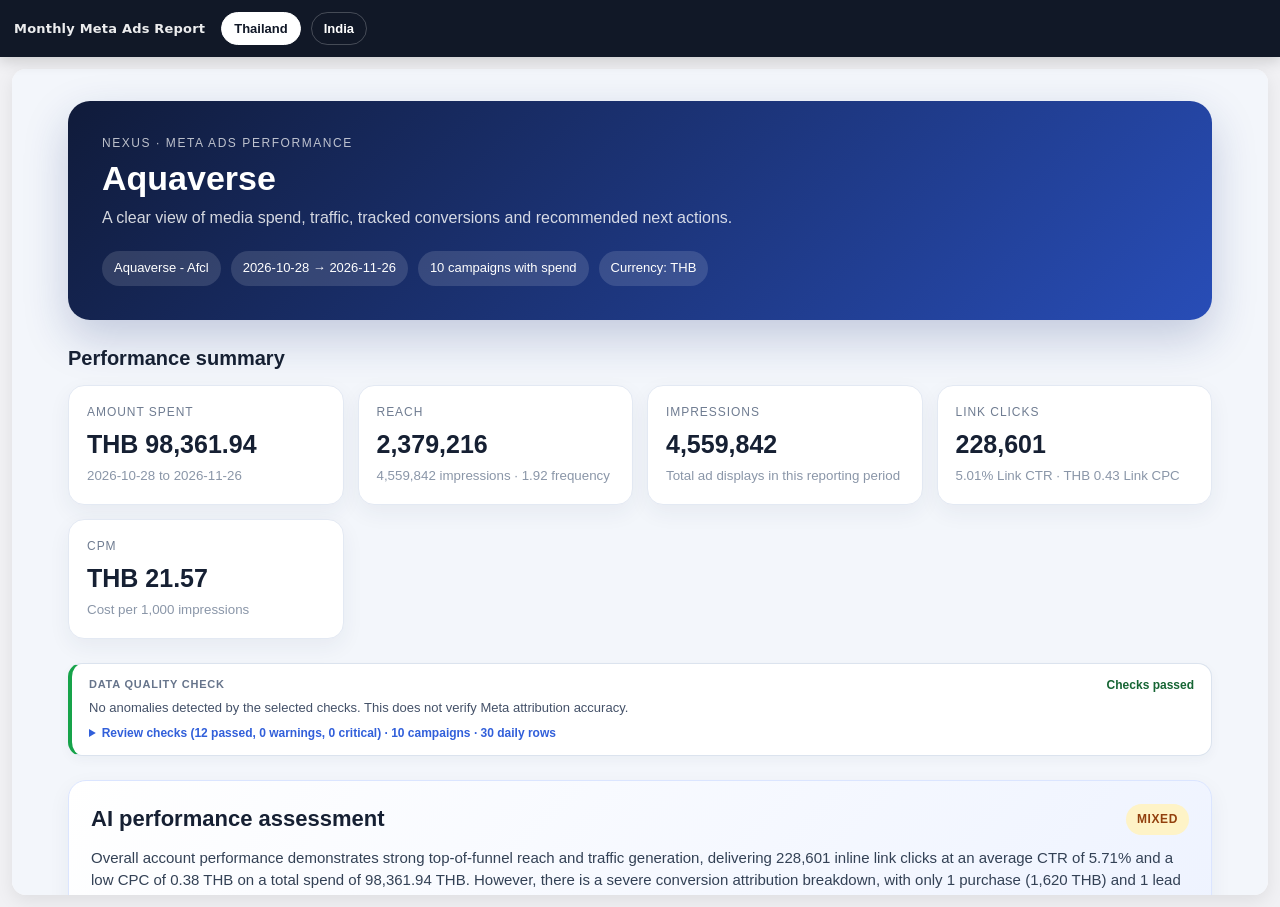
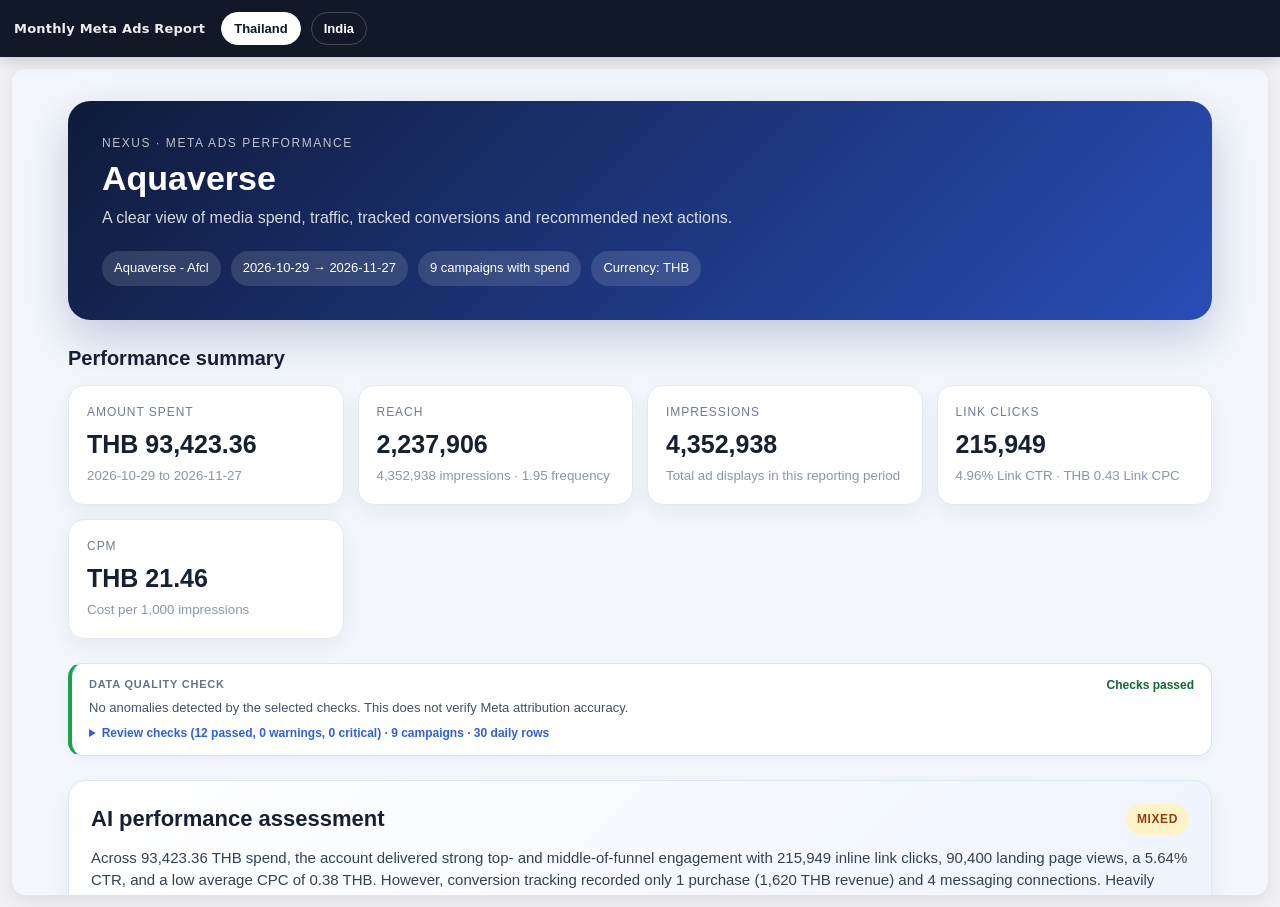
